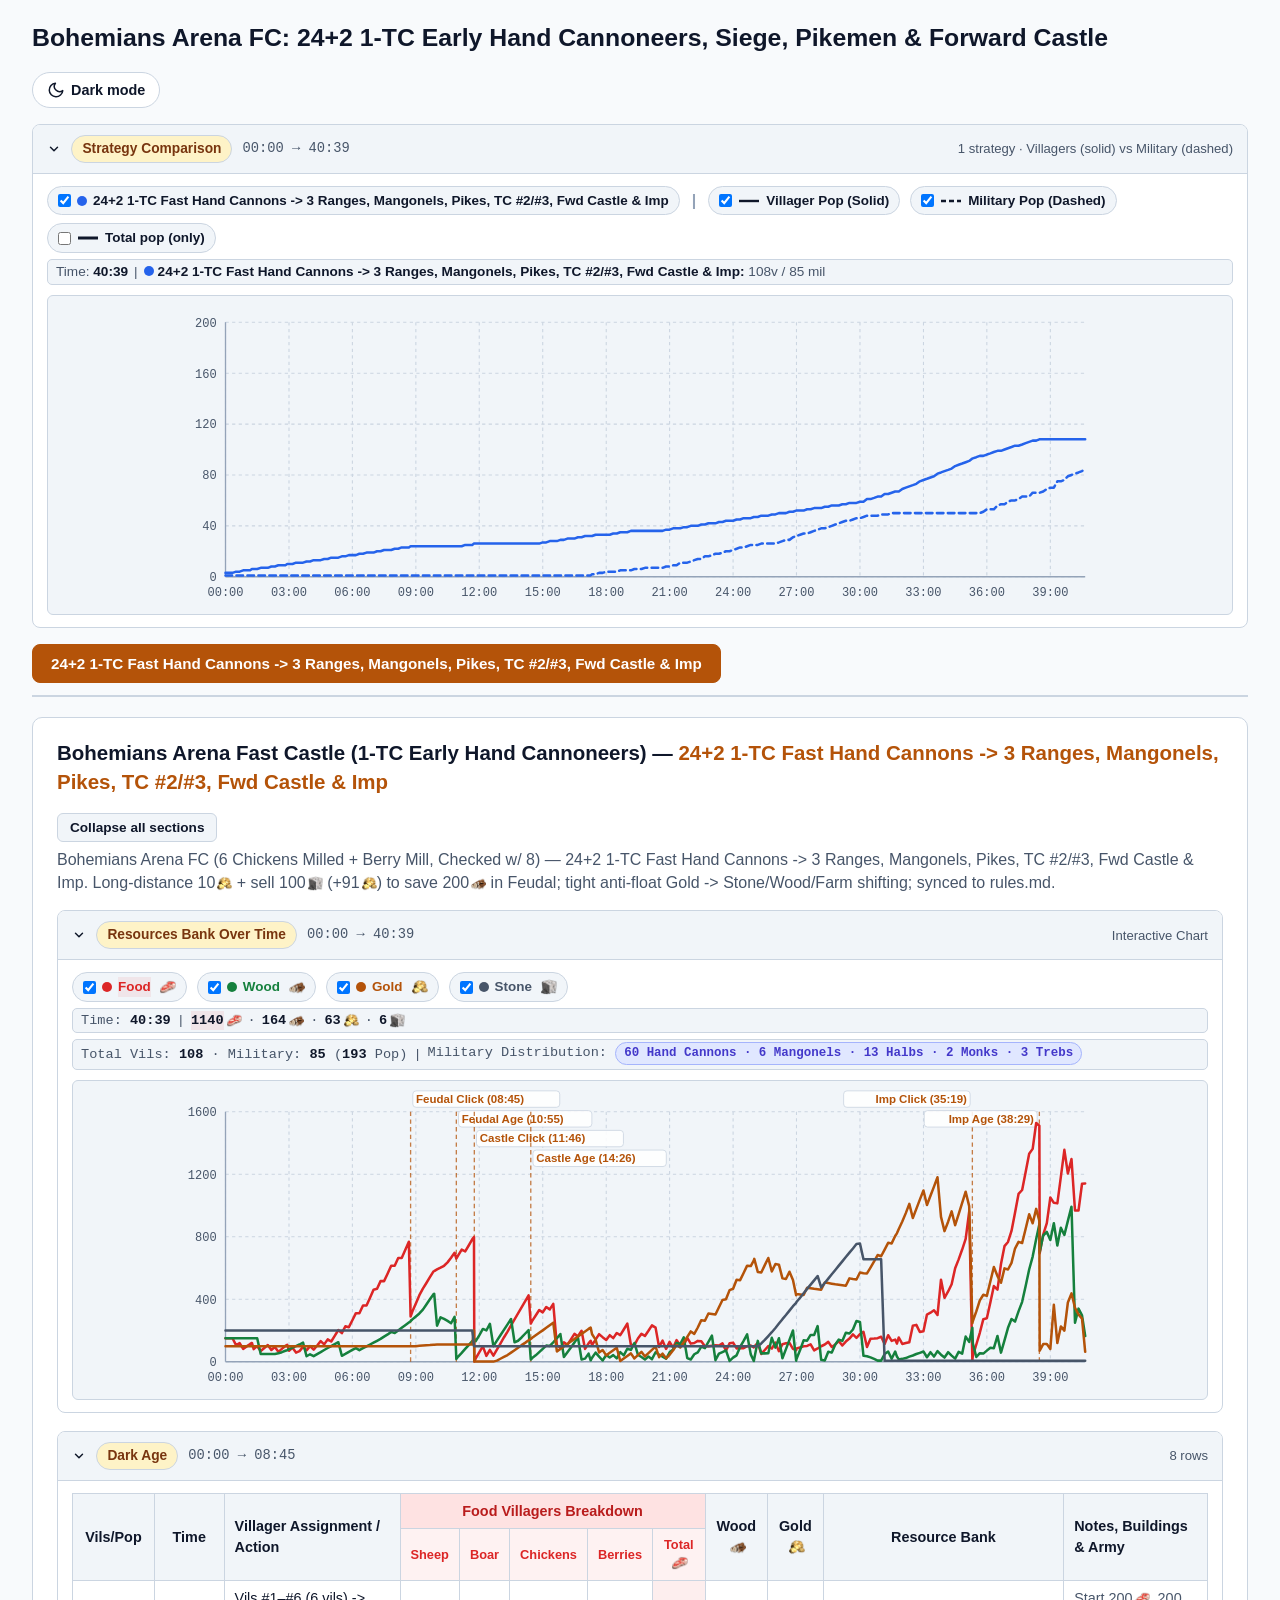
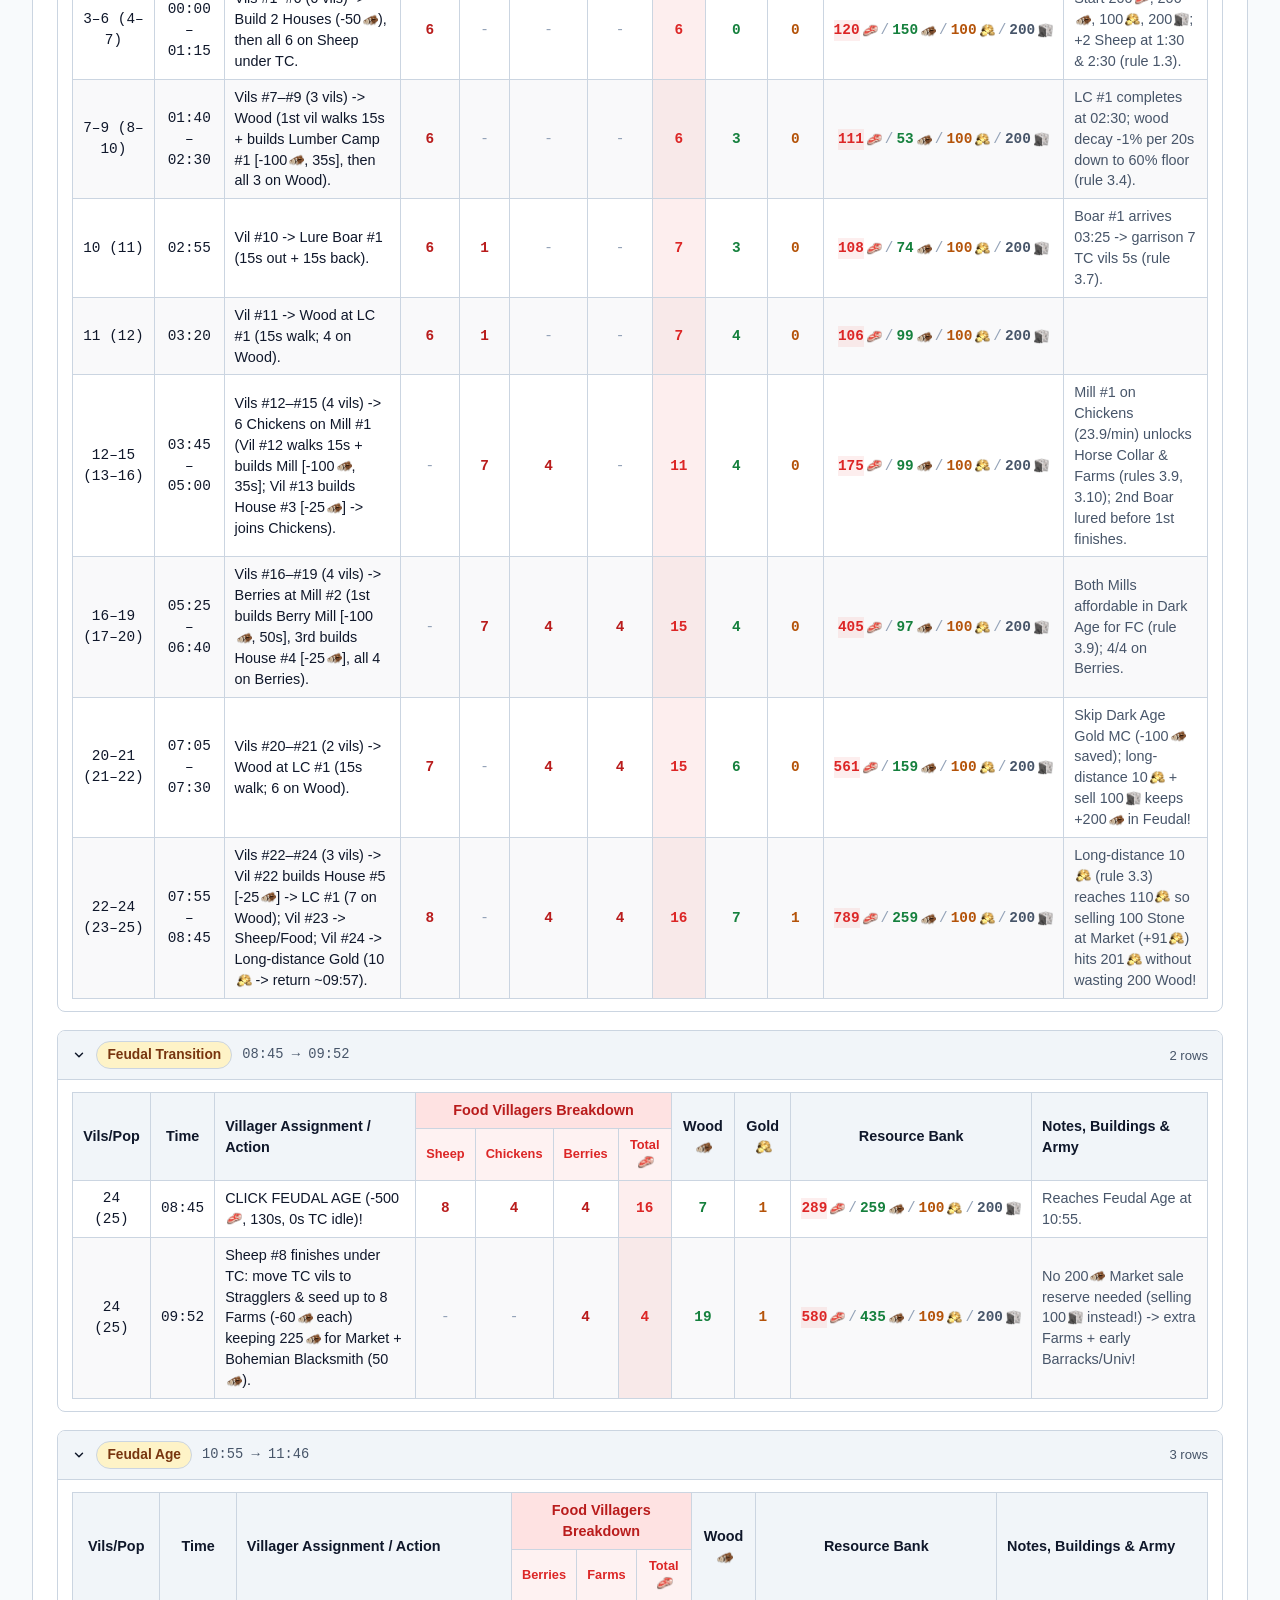
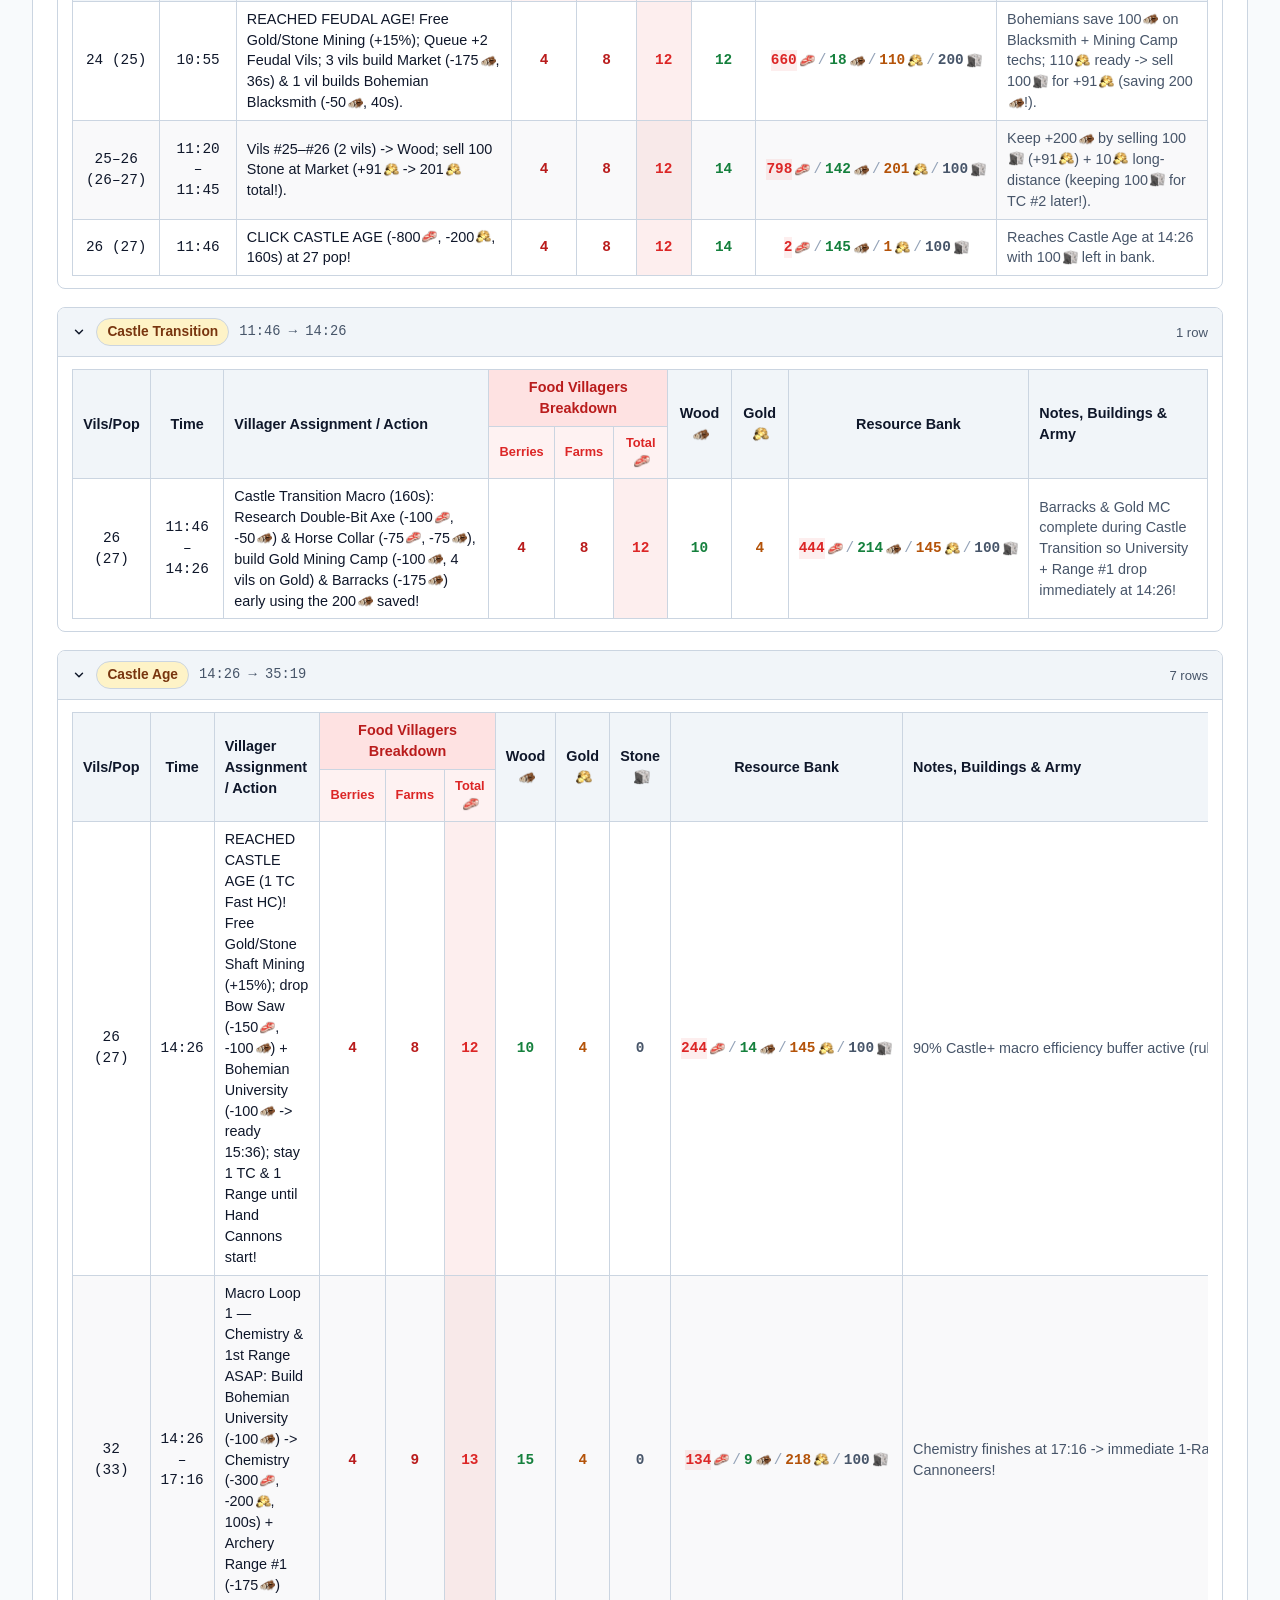
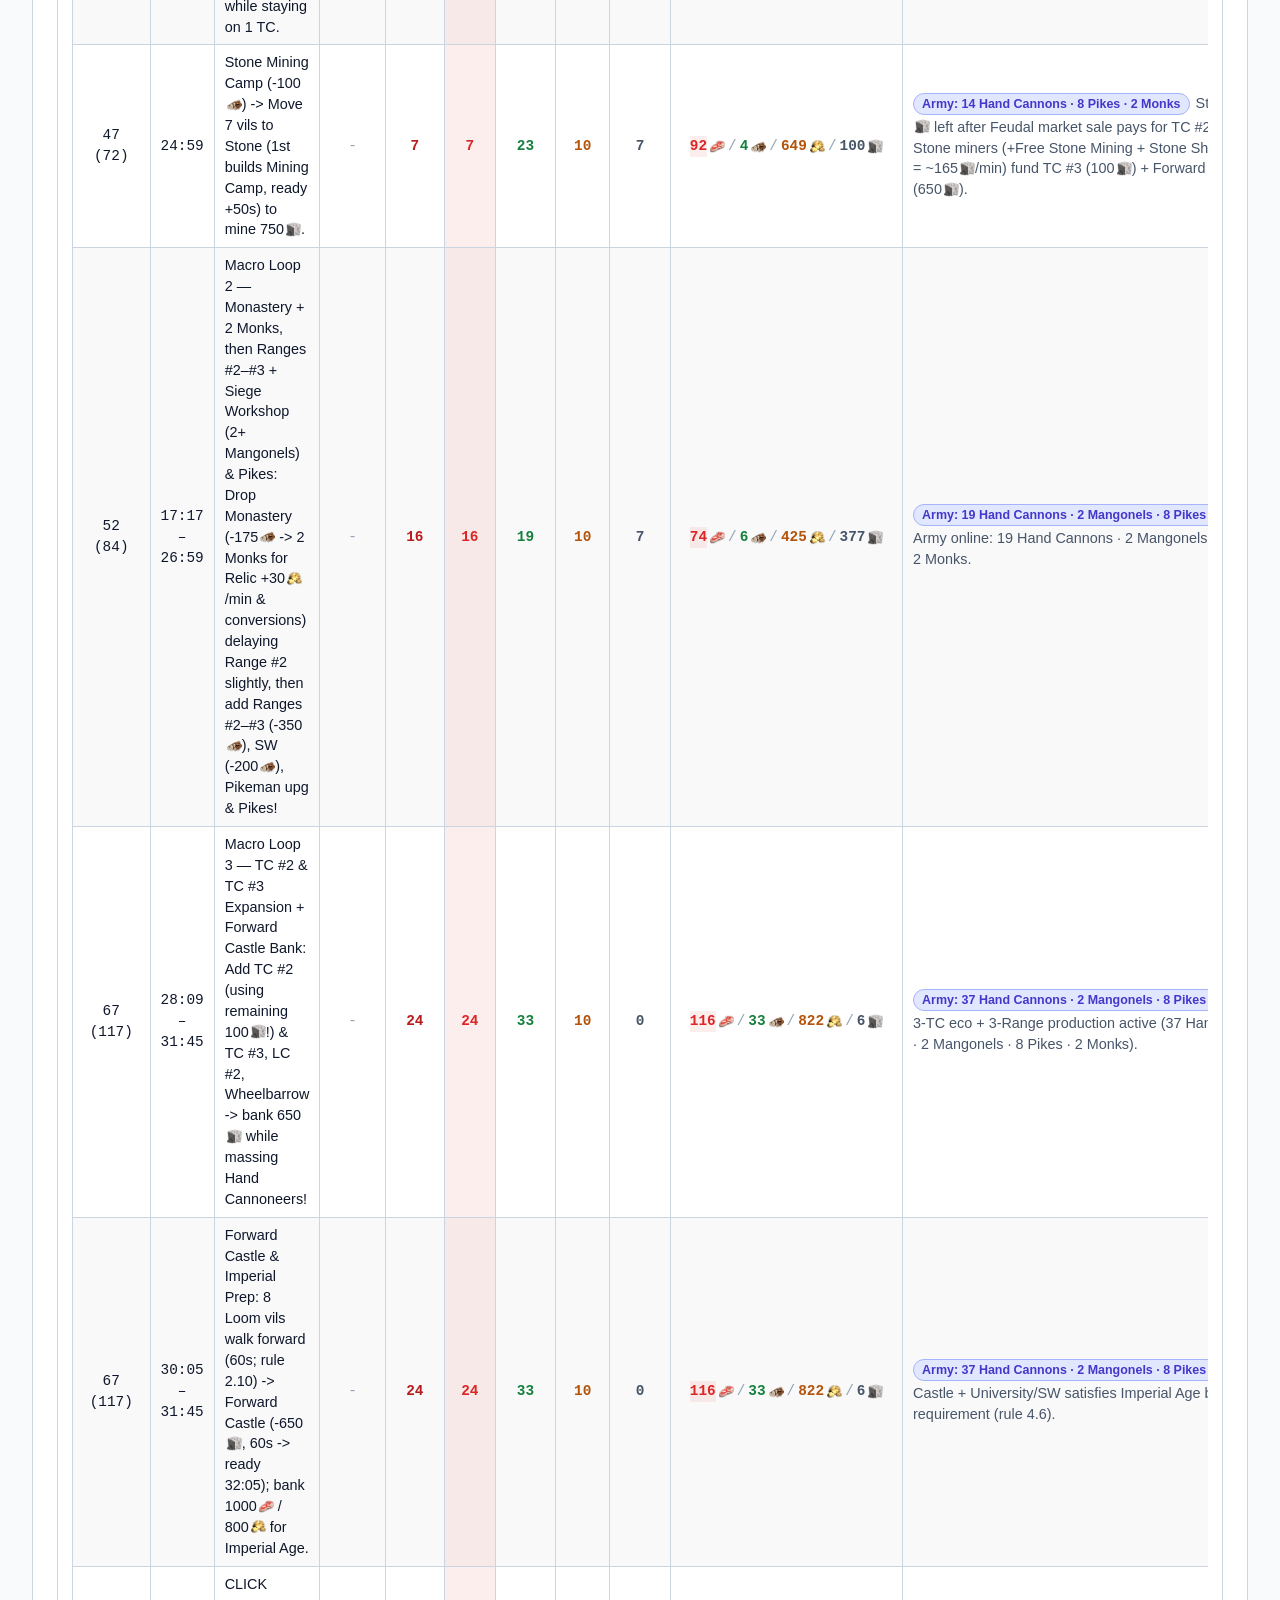
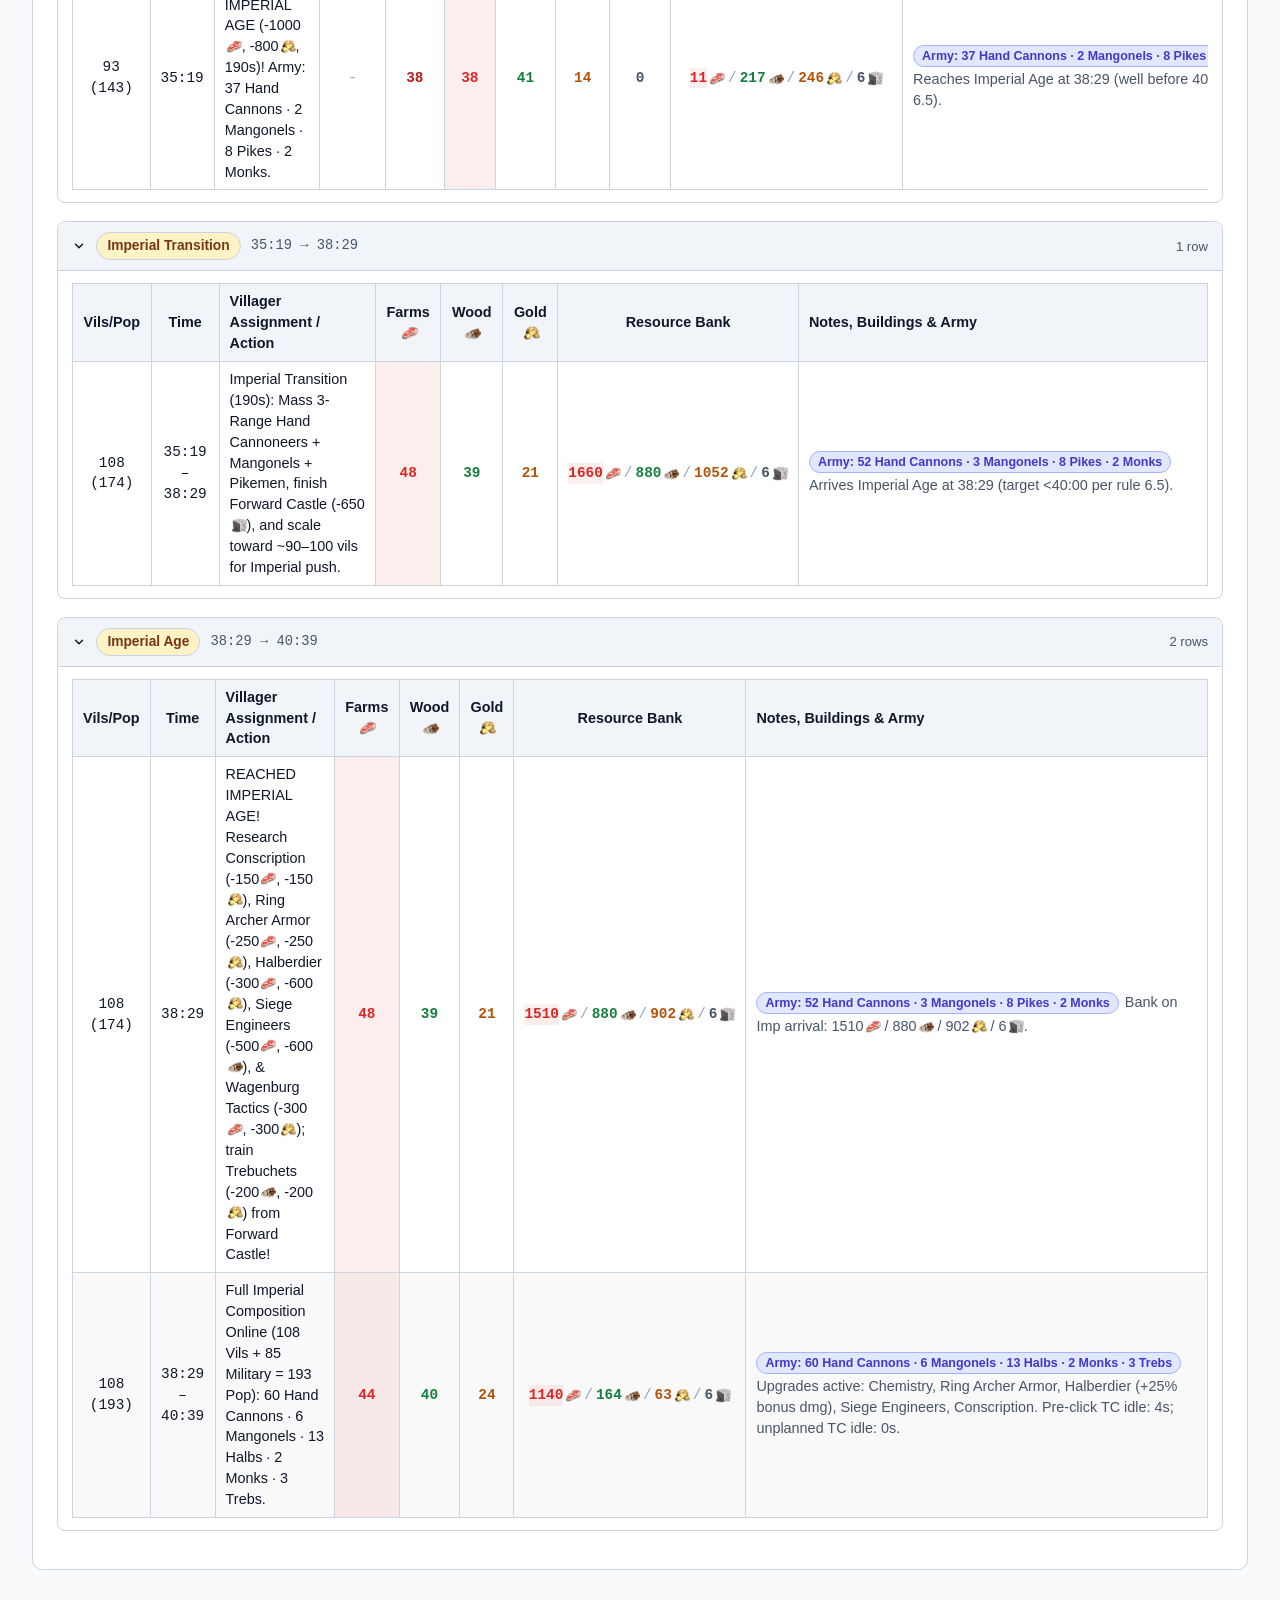
==== builds/bohemians_arena_fc_hand_cannons/bohemians_arena_fc_hand_cannons.html @ 4a94ada8 "Added a Bohemians FC, 1 TC push build on Arena" ====
<!DOCTYPE html>
<html lang="en">
<head>
    <meta charset="UTF-8">
    <meta name="viewport" content="width=device-width, initial-scale=1.0">
    <meta name="color-scheme" content="light">
    <script>
        try {
            document.querySelector('meta[name="color-scheme"]').content = localStorage.getItem("color-scheme") ?? "light";
        } catch (e) {}
    </script>
    <title>Bohemians Arena FC: 24+2 1-TC Early Hand Cannoneers, Siege, Pikemen &amp; Forward Castle</title>
    <link rel="stylesheet" href="../../styles/build_order.css">
</head>
<body>
    <header class="page-header">
        <h1>Bohemians Arena FC: 24+2 1-TC Early Hand Cannoneers, Siege, Pikemen &amp; Forward Castle</h1>
        <div class="header-actions">
            <button type="button" class="theme-toggle" id="theme-toggle-btn">
                <span class="theme-toggle-option theme-option-dark">
                    <svg viewBox="0 0 24 24" fill="none" stroke="currentColor" stroke-width="2" stroke-linecap="round" stroke-linejoin="round" aria-hidden="true">
                        <path d="M21 12.79A9 9 0 1 1 11.21 3 7 7 0 0 0 21 12.79z"></path>
                    </svg>
                    <span>Dark mode</span>
                </span>
                <span class="theme-toggle-option theme-option-light">
                    <svg viewBox="0 0 24 24" fill="none" stroke="currentColor" stroke-width="2" stroke-linecap="round" stroke-linejoin="round" aria-hidden="true">
                        <circle cx="12" cy="12" r="5"></circle>
                        <line x1="12" y1="1" x2="12" y2="3"></line>
                        <line x1="12" y1="21" x2="12" y2="23"></line>
                        <line x1="4.22" y1="4.22" x2="5.64" y2="5.64"></line>
                        <line x1="18.36" y1="18.36" x2="19.78" y2="19.78"></line>
                        <line x1="1" y1="12" x2="3" y2="12"></line>
                        <line x1="21" y1="12" x2="23" y2="12"></line>
                        <line x1="4.22" y1="19.78" x2="5.64" y2="18.36"></line>
                        <line x1="18.36" y1="5.64" x2="19.78" y2="4.22"></line>
                    </svg>
                    <span>Light mode</span>
                </span>
            </button>
        </div>
    </header>
    <main>
        
    <details open class="phase-block strategy-comp-block">
        <summary class="phase-title">
            <span class="badge">Strategy Comparison</span>
            <span class="phase-range mono">00:00 &rarr; 40:39</span>
            <span class="phase-row-count">1 strategy &middot; Villagers (solid) vs Military (dashed)</span>
        </summary>
        <div class="phase-body">
            <div class="chart-controls">
                <div class="comp-legend-row" role="group" aria-label="Toggle strategies and population types">
                    <label class="chart-series-toggle"><input type="checkbox" checked data-comp-toggle-strategy="0"><span class="swatch" style="background:#2563eb"></span><span>24+2 1-TC Fast Hand Cannons -&gt; 3 Ranges, Mangonels, Pikes, TC #2/#3, Fwd Castle &amp; Imp</span></label>
                    <span class="comp-legend-divider" aria-hidden="true">|</span>
                    <label class="chart-series-toggle">
                        <input type="checkbox" checked data-comp-toggle-metric="vils">
                        <svg class="comp-line-glyph" viewBox="0 0 22 10" aria-hidden="true">
                            <line x1="1" y1="5" x2="21" y2="5" stroke="currentColor" stroke-width="2.4" />
                        </svg>
                        <span>Villager Pop (Solid)</span>
                    </label>
                    <label class="chart-series-toggle">
                        <input type="checkbox" checked data-comp-toggle-metric="mil">
                        <svg class="comp-line-glyph" viewBox="0 0 22 10" aria-hidden="true">
                            <line x1="1" y1="5" x2="21" y2="5" stroke="currentColor" stroke-width="2.4" stroke-dasharray="5 3" />
                        </svg>
                        <span>Military Pop (Dashed)</span>
                    </label>
                    <label class="chart-series-toggle">
                        <input type="checkbox" data-comp-toggle-metric="total">
                        <svg class="comp-line-glyph" viewBox="0 0 22 10" aria-hidden="true">
                            <line x1="1" y1="5" x2="21" y2="5" stroke="currentColor" stroke-width="3" />
                        </svg>
                        <span>Total pop (only)</span>
                    </label>
                </div>
                <div class="chart-readout" id="strategy-comp-chart-readout">
                    <span>Time: <strong>40:39</strong></span><span>|</span><span><span class="swatch" style="background:#2563eb;margin-right:4px"></span><strong>24+2 1-TC Fast Hand Cannons -&gt; 3 Ranges, Mangonels, Pikes, TC #2/#3, Fwd Castle &amp; Imp:</strong> 108v / 85 mil</span>
                </div>
            </div>
            <div class="chart-svg-wrap">
                <svg id="strategy-comp-chart" class="strategy-chart-svg" viewBox="0 0 860 290"
                     role="img" aria-label="Strategy population comparison chart"
                     data-comp-series="[{&quot;idx&quot;: 0, &quot;label&quot;: &quot;24+2 1-TC Fast Hand Cannons -&gt; 3 Ranges, Mangonels, Pikes, TC #2/#3, Fwd Castle &amp; Imp&quot;, &quot;color&quot;: &quot;#2563eb&quot;, &quot;pts&quot;: [{&quot;t&quot;: 0, &quot;ts&quot;: &quot;00:00&quot;, &quot;vils&quot;: 3, &quot;mil&quot;: 1, &quot;total&quot;: 4}, {&quot;t&quot;: 10, &quot;ts&quot;: &quot;00:10&quot;, &quot;vils&quot;: 3, &quot;mil&quot;: 1, &quot;total&quot;: 4}, {&quot;t&quot;: 20, &quot;ts&quot;: &quot;00:20&quot;, &quot;vils&quot;: 3, &quot;mil&quot;: 1, &quot;total&quot;: 4}, {&quot;t&quot;: 30, &quot;ts&quot;: &quot;00:30&quot;, &quot;vils&quot;: 4, &quot;mil&quot;: 1, &quot;total&quot;: 5}, {&quot;t&quot;: 40, &quot;ts&quot;: &quot;00:40&quot;, &quot;vils&quot;: 4, &quot;mil&quot;: 1, &quot;total&quot;: 5}, {&quot;t&quot;: 50, &quot;ts&quot;: &quot;00:50&quot;, &quot;vils&quot;: 5, &quot;mil&quot;: 1, &quot;total&quot;: 6}, {&quot;t&quot;: 60, &quot;ts&quot;: &quot;01:00&quot;, &quot;vils&quot;: 5, &quot;mil&quot;: 1, &quot;total&quot;: 6}, {&quot;t&quot;: 70, &quot;ts&quot;: &quot;01:10&quot;, &quot;vils&quot;: 5, &quot;mil&quot;: 1, &quot;total&quot;: 6}, {&quot;t&quot;: 75, &quot;ts&quot;: &quot;01:15&quot;, &quot;vils&quot;: 6, &quot;mil&quot;: 1, &quot;total&quot;: 7}, {&quot;t&quot;: 80, &quot;ts&quot;: &quot;01:20&quot;, &quot;vils&quot;: 6, &quot;mil&quot;: 1, &quot;total&quot;: 7}, {&quot;t&quot;: 90, &quot;ts&quot;: &quot;01:30&quot;, &quot;vils&quot;: 6, &quot;mil&quot;: 1, &quot;total&quot;: 7}, {&quot;t&quot;: 100, &quot;ts&quot;: &quot;01:40&quot;, &quot;vils&quot;: 7, &quot;mil&quot;: 1, &quot;total&quot;: 8}, {&quot;t&quot;: 110, &quot;ts&quot;: &quot;01:50&quot;, &quot;vils&quot;: 7, &quot;mil&quot;: 1, &quot;total&quot;: 8}, {&quot;t&quot;: 120, &quot;ts&quot;: &quot;02:00&quot;, &quot;vils&quot;: 7, &quot;mil&quot;: 1, &quot;total&quot;: 8}, {&quot;t&quot;: 130, &quot;ts&quot;: &quot;02:10&quot;, &quot;vils&quot;: 8, &quot;mil&quot;: 1, &quot;total&quot;: 9}, {&quot;t&quot;: 140, &quot;ts&quot;: &quot;02:20&quot;, &quot;vils&quot;: 8, &quot;mil&quot;: 1, &quot;total&quot;: 9}, {&quot;t&quot;: 150, &quot;ts&quot;: &quot;02:30&quot;, &quot;vils&quot;: 9, &quot;mil&quot;: 1, &quot;total&quot;: 10}, {&quot;t&quot;: 160, &quot;ts&quot;: &quot;02:40&quot;, &quot;vils&quot;: 9, &quot;mil&quot;: 1, &quot;total&quot;: 10}, {&quot;t&quot;: 170, &quot;ts&quot;: &quot;02:50&quot;, &quot;vils&quot;: 9, &quot;mil&quot;: 1, &quot;total&quot;: 10}, {&quot;t&quot;: 175, &quot;ts&quot;: &quot;02:55&quot;, &quot;vils&quot;: 10, &quot;mil&quot;: 1, &quot;total&quot;: 11}, {&quot;t&quot;: 180, &quot;ts&quot;: &quot;03:00&quot;, &quot;vils&quot;: 10, &quot;mil&quot;: 1, &quot;total&quot;: 11}, {&quot;t&quot;: 190, &quot;ts&quot;: &quot;03:10&quot;, &quot;vils&quot;: 10, &quot;mil&quot;: 1, &quot;total&quot;: 11}, {&quot;t&quot;: 200, &quot;ts&quot;: &quot;03:20&quot;, &quot;vils&quot;: 11, &quot;mil&quot;: 1, &quot;total&quot;: 12}, {&quot;t&quot;: 210, &quot;ts&quot;: &quot;03:30&quot;, &quot;vils&quot;: 11, &quot;mil&quot;: 1, &quot;total&quot;: 12}, {&quot;t&quot;: 220, &quot;ts&quot;: &quot;03:40&quot;, &quot;vils&quot;: 11, &quot;mil&quot;: 1, &quot;total&quot;: 12}, {&quot;t&quot;: 230, &quot;ts&quot;: &quot;03:50&quot;, &quot;vils&quot;: 12, &quot;mil&quot;: 1, &quot;total&quot;: 13}, {&quot;t&quot;: 240, &quot;ts&quot;: &quot;04:00&quot;, &quot;vils&quot;: 12, &quot;mil&quot;: 1, &quot;total&quot;: 13}, {&quot;t&quot;: 250, &quot;ts&quot;: &quot;04:10&quot;, &quot;vils&quot;: 13, &quot;mil&quot;: 1, &quot;total&quot;: 14}, {&quot;t&quot;: 260, &quot;ts&quot;: &quot;04:20&quot;, &quot;vils&quot;: 13, &quot;mil&quot;: 1, &quot;total&quot;: 14}, {&quot;t&quot;: 270, &quot;ts&quot;: &quot;04:30&quot;, &quot;vils&quot;: 13, &quot;mil&quot;: 1, &quot;total&quot;: 14}, {&quot;t&quot;: 280, &quot;ts&quot;: &quot;04:40&quot;, &quot;vils&quot;: 14, &quot;mil&quot;: 1, &quot;total&quot;: 15}, {&quot;t&quot;: 290, &quot;ts&quot;: &quot;04:50&quot;, &quot;vils&quot;: 14, &quot;mil&quot;: 1, &quot;total&quot;: 15}, {&quot;t&quot;: 300, &quot;ts&quot;: &quot;05:00&quot;, &quot;vils&quot;: 15, &quot;mil&quot;: 1, &quot;total&quot;: 16}, {&quot;t&quot;: 310, &quot;ts&quot;: &quot;05:10&quot;, &quot;vils&quot;: 15, &quot;mil&quot;: 1, &quot;total&quot;: 16}, {&quot;t&quot;: 320, &quot;ts&quot;: &quot;05:20&quot;, &quot;vils&quot;: 15, &quot;mil&quot;: 1, &quot;total&quot;: 16}, {&quot;t&quot;: 330, &quot;ts&quot;: &quot;05:30&quot;, &quot;vils&quot;: 16, &quot;mil&quot;: 1, &quot;total&quot;: 17}, {&quot;t&quot;: 340, &quot;ts&quot;: &quot;05:40&quot;, &quot;vils&quot;: 16, &quot;mil&quot;: 1, &quot;total&quot;: 17}, {&quot;t&quot;: 350, &quot;ts&quot;: &quot;05:50&quot;, &quot;vils&quot;: 17, &quot;mil&quot;: 1, &quot;total&quot;: 18}, {&quot;t&quot;: 360, &quot;ts&quot;: &quot;06:00&quot;, &quot;vils&quot;: 17, &quot;mil&quot;: 1, &quot;total&quot;: 18}, {&quot;t&quot;: 370, &quot;ts&quot;: &quot;06:10&quot;, &quot;vils&quot;: 17, &quot;mil&quot;: 1, &quot;total&quot;: 18}, {&quot;t&quot;: 380, &quot;ts&quot;: &quot;06:20&quot;, &quot;vils&quot;: 18, &quot;mil&quot;: 1, &quot;total&quot;: 19}, {&quot;t&quot;: 390, &quot;ts&quot;: &quot;06:30&quot;, &quot;vils&quot;: 18, &quot;mil&quot;: 1, &quot;total&quot;: 19}, {&quot;t&quot;: 400, &quot;ts&quot;: &quot;06:40&quot;, &quot;vils&quot;: 19, &quot;mil&quot;: 1, &quot;total&quot;: 20}, {&quot;t&quot;: 410, &quot;ts&quot;: &quot;06:50&quot;, &quot;vils&quot;: 19, &quot;mil&quot;: 1, &quot;total&quot;: 20}, {&quot;t&quot;: 420, &quot;ts&quot;: &quot;07:00&quot;, &quot;vils&quot;: 19, &quot;mil&quot;: 1, &quot;total&quot;: 20}, {&quot;t&quot;: 430, &quot;ts&quot;: &quot;07:10&quot;, &quot;vils&quot;: 20, &quot;mil&quot;: 1, &quot;total&quot;: 21}, {&quot;t&quot;: 440, &quot;ts&quot;: &quot;07:20&quot;, &quot;vils&quot;: 20, &quot;mil&quot;: 1, &quot;total&quot;: 21}, {&quot;t&quot;: 450, &quot;ts&quot;: &quot;07:30&quot;, &quot;vils&quot;: 21, &quot;mil&quot;: 1, &quot;total&quot;: 22}, {&quot;t&quot;: 460, &quot;ts&quot;: &quot;07:40&quot;, &quot;vils&quot;: 21, &quot;mil&quot;: 1, &quot;total&quot;: 22}, {&quot;t&quot;: 470, &quot;ts&quot;: &quot;07:50&quot;, &quot;vils&quot;: 21, &quot;mil&quot;: 1, &quot;total&quot;: 22}, {&quot;t&quot;: 480, &quot;ts&quot;: &quot;08:00&quot;, &quot;vils&quot;: 22, &quot;mil&quot;: 1, &quot;total&quot;: 23}, {&quot;t&quot;: 490, &quot;ts&quot;: &quot;08:10&quot;, &quot;vils&quot;: 22, &quot;mil&quot;: 1, &quot;total&quot;: 23}, {&quot;t&quot;: 500, &quot;ts&quot;: &quot;08:20&quot;, &quot;vils&quot;: 23, &quot;mil&quot;: 1, &quot;total&quot;: 24}, {&quot;t&quot;: 510, &quot;ts&quot;: &quot;08:30&quot;, &quot;vils&quot;: 23, &quot;mil&quot;: 1, &quot;total&quot;: 24}, {&quot;t&quot;: 520, &quot;ts&quot;: &quot;08:40&quot;, &quot;vils&quot;: 23, &quot;mil&quot;: 1, &quot;total&quot;: 24}, {&quot;t&quot;: 525, &quot;ts&quot;: &quot;08:45&quot;, &quot;vils&quot;: 24, &quot;mil&quot;: 1, &quot;total&quot;: 25}, {&quot;t&quot;: 530, &quot;ts&quot;: &quot;08:50&quot;, &quot;vils&quot;: 24, &quot;mil&quot;: 1, &quot;total&quot;: 25}, {&quot;t&quot;: 540, &quot;ts&quot;: &quot;09:00&quot;, &quot;vils&quot;: 24, &quot;mil&quot;: 1, &quot;total&quot;: 25}, {&quot;t&quot;: 550, &quot;ts&quot;: &quot;09:10&quot;, &quot;vils&quot;: 24, &quot;mil&quot;: 1, &quot;total&quot;: 25}, {&quot;t&quot;: 560, &quot;ts&quot;: &quot;09:20&quot;, &quot;vils&quot;: 24, &quot;mil&quot;: 1, &quot;total&quot;: 25}, {&quot;t&quot;: 570, &quot;ts&quot;: &quot;09:30&quot;, &quot;vils&quot;: 24, &quot;mil&quot;: 1, &quot;total&quot;: 25}, {&quot;t&quot;: 580, &quot;ts&quot;: &quot;09:40&quot;, &quot;vils&quot;: 24, &quot;mil&quot;: 1, &quot;total&quot;: 25}, {&quot;t&quot;: 590, &quot;ts&quot;: &quot;09:50&quot;, &quot;vils&quot;: 24, &quot;mil&quot;: 1, &quot;total&quot;: 25}, {&quot;t&quot;: 592, &quot;ts&quot;: &quot;09:52&quot;, &quot;vils&quot;: 24, &quot;mil&quot;: 1, &quot;total&quot;: 25}, {&quot;t&quot;: 600, &quot;ts&quot;: &quot;10:00&quot;, &quot;vils&quot;: 24, &quot;mil&quot;: 1, &quot;total&quot;: 25}, {&quot;t&quot;: 610, &quot;ts&quot;: &quot;10:10&quot;, &quot;vils&quot;: 24, &quot;mil&quot;: 1, &quot;total&quot;: 25}, {&quot;t&quot;: 620, &quot;ts&quot;: &quot;10:20&quot;, &quot;vils&quot;: 24, &quot;mil&quot;: 1, &quot;total&quot;: 25}, {&quot;t&quot;: 630, &quot;ts&quot;: &quot;10:30&quot;, &quot;vils&quot;: 24, &quot;mil&quot;: 1, &quot;total&quot;: 25}, {&quot;t&quot;: 640, &quot;ts&quot;: &quot;10:40&quot;, &quot;vils&quot;: 24, &quot;mil&quot;: 1, &quot;total&quot;: 25}, {&quot;t&quot;: 650, &quot;ts&quot;: &quot;10:50&quot;, &quot;vils&quot;: 24, &quot;mil&quot;: 1, &quot;total&quot;: 25}, {&quot;t&quot;: 655, &quot;ts&quot;: &quot;10:55&quot;, &quot;vils&quot;: 24, &quot;mil&quot;: 1, &quot;total&quot;: 25}, {&quot;t&quot;: 660, &quot;ts&quot;: &quot;11:00&quot;, &quot;vils&quot;: 24, &quot;mil&quot;: 1, &quot;total&quot;: 25}, {&quot;t&quot;: 670, &quot;ts&quot;: &quot;11:10&quot;, &quot;vils&quot;: 24, &quot;mil&quot;: 1, &quot;total&quot;: 25}, {&quot;t&quot;: 680, &quot;ts&quot;: &quot;11:20&quot;, &quot;vils&quot;: 25, &quot;mil&quot;: 1, &quot;total&quot;: 26}, {&quot;t&quot;: 690, &quot;ts&quot;: &quot;11:30&quot;, &quot;vils&quot;: 25, &quot;mil&quot;: 1, &quot;total&quot;: 26}, {&quot;t&quot;: 700, &quot;ts&quot;: &quot;11:40&quot;, &quot;vils&quot;: 25, &quot;mil&quot;: 1, &quot;total&quot;: 26}, {&quot;t&quot;: 705, &quot;ts&quot;: &quot;11:45&quot;, &quot;vils&quot;: 26, &quot;mil&quot;: 1, &quot;total&quot;: 27}, {&quot;t&quot;: 706, &quot;ts&quot;: &quot;11:46&quot;, &quot;vils&quot;: 26, &quot;mil&quot;: 1, &quot;total&quot;: 27}, {&quot;t&quot;: 710, &quot;ts&quot;: &quot;11:50&quot;, &quot;vils&quot;: 26, &quot;mil&quot;: 1, &quot;total&quot;: 27}, {&quot;t&quot;: 720, &quot;ts&quot;: &quot;12:00&quot;, &quot;vils&quot;: 26, &quot;mil&quot;: 1, &quot;total&quot;: 27}, {&quot;t&quot;: 730, &quot;ts&quot;: &quot;12:10&quot;, &quot;vils&quot;: 26, &quot;mil&quot;: 1, &quot;total&quot;: 27}, {&quot;t&quot;: 740, &quot;ts&quot;: &quot;12:20&quot;, &quot;vils&quot;: 26, &quot;mil&quot;: 1, &quot;total&quot;: 27}, {&quot;t&quot;: 750, &quot;ts&quot;: &quot;12:30&quot;, &quot;vils&quot;: 26, &quot;mil&quot;: 1, &quot;total&quot;: 27}, {&quot;t&quot;: 760, &quot;ts&quot;: &quot;12:40&quot;, &quot;vils&quot;: 26, &quot;mil&quot;: 1, &quot;total&quot;: 27}, {&quot;t&quot;: 770, &quot;ts&quot;: &quot;12:50&quot;, &quot;vils&quot;: 26, &quot;mil&quot;: 1, &quot;total&quot;: 27}, {&quot;t&quot;: 780, &quot;ts&quot;: &quot;13:00&quot;, &quot;vils&quot;: 26, &quot;mil&quot;: 1, &quot;total&quot;: 27}, {&quot;t&quot;: 790, &quot;ts&quot;: &quot;13:10&quot;, &quot;vils&quot;: 26, &quot;mil&quot;: 1, &quot;total&quot;: 27}, {&quot;t&quot;: 800, &quot;ts&quot;: &quot;13:20&quot;, &quot;vils&quot;: 26, &quot;mil&quot;: 1, &quot;total&quot;: 27}, {&quot;t&quot;: 810, &quot;ts&quot;: &quot;13:30&quot;, &quot;vils&quot;: 26, &quot;mil&quot;: 1, &quot;total&quot;: 27}, {&quot;t&quot;: 820, &quot;ts&quot;: &quot;13:40&quot;, &quot;vils&quot;: 26, &quot;mil&quot;: 1, &quot;total&quot;: 27}, {&quot;t&quot;: 830, &quot;ts&quot;: &quot;13:50&quot;, &quot;vils&quot;: 26, &quot;mil&quot;: 1, &quot;total&quot;: 27}, {&quot;t&quot;: 840, &quot;ts&quot;: &quot;14:00&quot;, &quot;vils&quot;: 26, &quot;mil&quot;: 1, &quot;total&quot;: 27}, {&quot;t&quot;: 850, &quot;ts&quot;: &quot;14:10&quot;, &quot;vils&quot;: 26, &quot;mil&quot;: 1, &quot;total&quot;: 27}, {&quot;t&quot;: 860, &quot;ts&quot;: &quot;14:20&quot;, &quot;vils&quot;: 26, &quot;mil&quot;: 1, &quot;total&quot;: 27}, {&quot;t&quot;: 866, &quot;ts&quot;: &quot;14:26&quot;, &quot;vils&quot;: 26, &quot;mil&quot;: 1, &quot;total&quot;: 27}, {&quot;t&quot;: 870, &quot;ts&quot;: &quot;14:30&quot;, &quot;vils&quot;: 26, &quot;mil&quot;: 1, &quot;total&quot;: 27}, {&quot;t&quot;: 880, &quot;ts&quot;: &quot;14:40&quot;, &quot;vils&quot;: 26, &quot;mil&quot;: 1, &quot;total&quot;: 27}, {&quot;t&quot;: 890, &quot;ts&quot;: &quot;14:50&quot;, &quot;vils&quot;: 26, &quot;mil&quot;: 1, &quot;total&quot;: 27}, {&quot;t&quot;: 900, &quot;ts&quot;: &quot;15:00&quot;, &quot;vils&quot;: 27, &quot;mil&quot;: 1, &quot;total&quot;: 28}, {&quot;t&quot;: 910, &quot;ts&quot;: &quot;15:10&quot;, &quot;vils&quot;: 27, &quot;mil&quot;: 1, &quot;total&quot;: 28}, {&quot;t&quot;: 920, &quot;ts&quot;: &quot;15:20&quot;, &quot;vils&quot;: 28, &quot;mil&quot;: 1, &quot;total&quot;: 29}, {&quot;t&quot;: 930, &quot;ts&quot;: &quot;15:30&quot;, &quot;vils&quot;: 28, &quot;mil&quot;: 1, &quot;total&quot;: 29}, {&quot;t&quot;: 940, &quot;ts&quot;: &quot;15:40&quot;, &quot;vils&quot;: 28, &quot;mil&quot;: 1, &quot;total&quot;: 29}, {&quot;t&quot;: 950, &quot;ts&quot;: &quot;15:50&quot;, &quot;vils&quot;: 29, &quot;mil&quot;: 1, &quot;total&quot;: 30}, {&quot;t&quot;: 960, &quot;ts&quot;: &quot;16:00&quot;, &quot;vils&quot;: 29, &quot;mil&quot;: 1, &quot;total&quot;: 30}, {&quot;t&quot;: 970, &quot;ts&quot;: &quot;16:10&quot;, &quot;vils&quot;: 30, &quot;mil&quot;: 1, &quot;total&quot;: 31}, {&quot;t&quot;: 980, &quot;ts&quot;: &quot;16:20&quot;, &quot;vils&quot;: 30, &quot;mil&quot;: 1, &quot;total&quot;: 31}, {&quot;t&quot;: 990, &quot;ts&quot;: &quot;16:30&quot;, &quot;vils&quot;: 30, &quot;mil&quot;: 1, &quot;total&quot;: 31}, {&quot;t&quot;: 1000, &quot;ts&quot;: &quot;16:40&quot;, &quot;vils&quot;: 31, &quot;mil&quot;: 1, &quot;total&quot;: 32}, {&quot;t&quot;: 1010, &quot;ts&quot;: &quot;16:50&quot;, &quot;vils&quot;: 31, &quot;mil&quot;: 1, &quot;total&quot;: 32}, {&quot;t&quot;: 1020, &quot;ts&quot;: &quot;17:00&quot;, &quot;vils&quot;: 32, &quot;mil&quot;: 1, &quot;total&quot;: 33}, {&quot;t&quot;: 1030, &quot;ts&quot;: &quot;17:10&quot;, &quot;vils&quot;: 32, &quot;mil&quot;: 1, &quot;total&quot;: 33}, {&quot;t&quot;: 1036, &quot;ts&quot;: &quot;17:16&quot;, &quot;vils&quot;: 32, &quot;mil&quot;: 1, &quot;total&quot;: 33}, {&quot;t&quot;: 1040, &quot;ts&quot;: &quot;17:20&quot;, &quot;vils&quot;: 32, &quot;mil&quot;: 2, &quot;total&quot;: 34}, {&quot;t&quot;: 1050, &quot;ts&quot;: &quot;17:30&quot;, &quot;vils&quot;: 33, &quot;mil&quot;: 2, &quot;total&quot;: 35}, {&quot;t&quot;: 1060, &quot;ts&quot;: &quot;17:40&quot;, &quot;vils&quot;: 33, &quot;mil&quot;: 3, &quot;total&quot;: 36}, {&quot;t&quot;: 1070, &quot;ts&quot;: &quot;17:50&quot;, &quot;vils&quot;: 33, &quot;mil&quot;: 3, &quot;total&quot;: 36}, {&quot;t&quot;: 1080, &quot;ts&quot;: &quot;18:00&quot;, &quot;vils&quot;: 33, &quot;mil&quot;: 4, &quot;total&quot;: 37}, {&quot;t&quot;: 1090, &quot;ts&quot;: &quot;18:10&quot;, &quot;vils&quot;: 33, &quot;mil&quot;: 4, &quot;total&quot;: 37}, {&quot;t&quot;: 1100, &quot;ts&quot;: &quot;18:20&quot;, &quot;vils&quot;: 34, &quot;mil&quot;: 4, &quot;total&quot;: 38}, {&quot;t&quot;: 1110, &quot;ts&quot;: &quot;18:30&quot;, &quot;vils&quot;: 34, &quot;mil&quot;: 4, &quot;total&quot;: 38}, {&quot;t&quot;: 1120, &quot;ts&quot;: &quot;18:40&quot;, &quot;vils&quot;: 35, &quot;mil&quot;: 5, &quot;total&quot;: 40}, {&quot;t&quot;: 1130, &quot;ts&quot;: &quot;18:50&quot;, &quot;vils&quot;: 35, &quot;mil&quot;: 5, &quot;total&quot;: 40}, {&quot;t&quot;: 1140, &quot;ts&quot;: &quot;19:00&quot;, &quot;vils&quot;: 35, &quot;mil&quot;: 5, &quot;total&quot;: 40}, {&quot;t&quot;: 1150, &quot;ts&quot;: &quot;19:10&quot;, &quot;vils&quot;: 36, &quot;mil&quot;: 5, &quot;total&quot;: 41}, {&quot;t&quot;: 1160, &quot;ts&quot;: &quot;19:20&quot;, &quot;vils&quot;: 36, &quot;mil&quot;: 6, &quot;total&quot;: 42}, {&quot;t&quot;: 1170, &quot;ts&quot;: &quot;19:30&quot;, &quot;vils&quot;: 36, &quot;mil&quot;: 6, &quot;total&quot;: 42}, {&quot;t&quot;: 1180, &quot;ts&quot;: &quot;19:40&quot;, &quot;vils&quot;: 36, &quot;mil&quot;: 6, &quot;total&quot;: 42}, {&quot;t&quot;: 1190, &quot;ts&quot;: &quot;19:50&quot;, &quot;vils&quot;: 36, &quot;mil&quot;: 7, &quot;total&quot;: 43}, {&quot;t&quot;: 1200, &quot;ts&quot;: &quot;20:00&quot;, &quot;vils&quot;: 36, &quot;mil&quot;: 7, &quot;total&quot;: 43}, {&quot;t&quot;: 1210, &quot;ts&quot;: &quot;20:10&quot;, &quot;vils&quot;: 36, &quot;mil&quot;: 7, &quot;total&quot;: 43}, {&quot;t&quot;: 1220, &quot;ts&quot;: &quot;20:20&quot;, &quot;vils&quot;: 36, &quot;mil&quot;: 7, &quot;total&quot;: 43}, {&quot;t&quot;: 1230, &quot;ts&quot;: &quot;20:30&quot;, &quot;vils&quot;: 36, &quot;mil&quot;: 7, &quot;total&quot;: 43}, {&quot;t&quot;: 1240, &quot;ts&quot;: &quot;20:40&quot;, &quot;vils&quot;: 36, &quot;mil&quot;: 7, &quot;total&quot;: 43}, {&quot;t&quot;: 1250, &quot;ts&quot;: &quot;20:50&quot;, &quot;vils&quot;: 37, &quot;mil&quot;: 8, &quot;total&quot;: 45}, {&quot;t&quot;: 1260, &quot;ts&quot;: &quot;21:00&quot;, &quot;vils&quot;: 37, &quot;mil&quot;: 8, &quot;total&quot;: 45}, {&quot;t&quot;: 1270, &quot;ts&quot;: &quot;21:10&quot;, &quot;vils&quot;: 38, &quot;mil&quot;: 9, &quot;total&quot;: 47}, {&quot;t&quot;: 1280, &quot;ts&quot;: &quot;21:20&quot;, &quot;vils&quot;: 38, &quot;mil&quot;: 9, &quot;total&quot;: 47}, {&quot;t&quot;: 1290, &quot;ts&quot;: &quot;21:30&quot;, &quot;vils&quot;: 38, &quot;mil&quot;: 11, &quot;total&quot;: 49}, {&quot;t&quot;: 1300, &quot;ts&quot;: &quot;21:40&quot;, &quot;vils&quot;: 39, &quot;mil&quot;: 11, &quot;total&quot;: 50}, {&quot;t&quot;: 1310, &quot;ts&quot;: &quot;21:50&quot;, &quot;vils&quot;: 39, &quot;mil&quot;: 11, &quot;total&quot;: 50}, {&quot;t&quot;: 1320, &quot;ts&quot;: &quot;22:00&quot;, &quot;vils&quot;: 40, &quot;mil&quot;: 12, &quot;total&quot;: 52}, {&quot;t&quot;: 1330, &quot;ts&quot;: &quot;22:10&quot;, &quot;vils&quot;: 40, &quot;mil&quot;: 13, &quot;total&quot;: 53}, {&quot;t&quot;: 1340, &quot;ts&quot;: &quot;22:20&quot;, &quot;vils&quot;: 40, &quot;mil&quot;: 14, &quot;total&quot;: 54}, {&quot;t&quot;: 1350, &quot;ts&quot;: &quot;22:30&quot;, &quot;vils&quot;: 41, &quot;mil&quot;: 14, &quot;total&quot;: 55}, {&quot;t&quot;: 1360, &quot;ts&quot;: &quot;22:40&quot;, &quot;vils&quot;: 41, &quot;mil&quot;: 16, &quot;total&quot;: 57}, {&quot;t&quot;: 1370, &quot;ts&quot;: &quot;22:50&quot;, &quot;vils&quot;: 42, &quot;mil&quot;: 16, &quot;total&quot;: 58}, {&quot;t&quot;: 1380, &quot;ts&quot;: &quot;23:00&quot;, &quot;vils&quot;: 42, &quot;mil&quot;: 17, &quot;total&quot;: 59}, {&quot;t&quot;: 1390, &quot;ts&quot;: &quot;23:10&quot;, &quot;vils&quot;: 42, &quot;mil&quot;: 18, &quot;total&quot;: 60}, {&quot;t&quot;: 1400, &quot;ts&quot;: &quot;23:20&quot;, &quot;vils&quot;: 43, &quot;mil&quot;: 18, &quot;total&quot;: 61}, {&quot;t&quot;: 1410, &quot;ts&quot;: &quot;23:30&quot;, &quot;vils&quot;: 43, &quot;mil&quot;: 19, &quot;total&quot;: 62}, {&quot;t&quot;: 1420, &quot;ts&quot;: &quot;23:40&quot;, &quot;vils&quot;: 44, &quot;mil&quot;: 20, &quot;total&quot;: 64}, {&quot;t&quot;: 1430, &quot;ts&quot;: &quot;23:50&quot;, &quot;vils&quot;: 44, &quot;mil&quot;: 20, &quot;total&quot;: 64}, {&quot;t&quot;: 1440, &quot;ts&quot;: &quot;24:00&quot;, &quot;vils&quot;: 44, &quot;mil&quot;: 21, &quot;total&quot;: 65}, {&quot;t&quot;: 1450, &quot;ts&quot;: &quot;24:10&quot;, &quot;vils&quot;: 45, &quot;mil&quot;: 22, &quot;total&quot;: 67}, {&quot;t&quot;: 1460, &quot;ts&quot;: &quot;24:20&quot;, &quot;vils&quot;: 45, &quot;mil&quot;: 23, &quot;total&quot;: 68}, {&quot;t&quot;: 1470, &quot;ts&quot;: &quot;24:30&quot;, &quot;vils&quot;: 46, &quot;mil&quot;: 23, &quot;total&quot;: 69}, {&quot;t&quot;: 1480, &quot;ts&quot;: &quot;24:40&quot;, &quot;vils&quot;: 46, &quot;mil&quot;: 24, &quot;total&quot;: 70}, {&quot;t&quot;: 1490, &quot;ts&quot;: &quot;24:50&quot;, &quot;vils&quot;: 46, &quot;mil&quot;: 25, &quot;total&quot;: 71}, {&quot;t&quot;: 1499, &quot;ts&quot;: &quot;24:59&quot;, &quot;vils&quot;: 47, &quot;mil&quot;: 25, &quot;total&quot;: 72}, {&quot;t&quot;: 1500, &quot;ts&quot;: &quot;25:00&quot;, &quot;vils&quot;: 47, &quot;mil&quot;: 25, &quot;total&quot;: 72}, {&quot;t&quot;: 1510, &quot;ts&quot;: &quot;25:10&quot;, &quot;vils&quot;: 47, &quot;mil&quot;: 25, &quot;total&quot;: 72}, {&quot;t&quot;: 1520, &quot;ts&quot;: &quot;25:20&quot;, &quot;vils&quot;: 48, &quot;mil&quot;: 26, &quot;total&quot;: 74}, {&quot;t&quot;: 1530, &quot;ts&quot;: &quot;25:30&quot;, &quot;vils&quot;: 48, &quot;mil&quot;: 26, &quot;total&quot;: 74}, {&quot;t&quot;: 1540, &quot;ts&quot;: &quot;25:40&quot;, &quot;vils&quot;: 48, &quot;mil&quot;: 26, &quot;total&quot;: 74}, {&quot;t&quot;: 1550, &quot;ts&quot;: &quot;25:50&quot;, &quot;vils&quot;: 49, &quot;mil&quot;: 26, &quot;total&quot;: 75}, {&quot;t&quot;: 1560, &quot;ts&quot;: &quot;26:00&quot;, &quot;vils&quot;: 49, &quot;mil&quot;: 26, &quot;total&quot;: 75}, {&quot;t&quot;: 1570, &quot;ts&quot;: &quot;26:10&quot;, &quot;vils&quot;: 50, &quot;mil&quot;: 27, &quot;total&quot;: 77}, {&quot;t&quot;: 1580, &quot;ts&quot;: &quot;26:20&quot;, &quot;vils&quot;: 50, &quot;mil&quot;: 28, &quot;total&quot;: 78}, {&quot;t&quot;: 1590, &quot;ts&quot;: &quot;26:30&quot;, &quot;vils&quot;: 50, &quot;mil&quot;: 29, &quot;total&quot;: 79}, {&quot;t&quot;: 1600, &quot;ts&quot;: &quot;26:40&quot;, &quot;vils&quot;: 51, &quot;mil&quot;: 29, &quot;total&quot;: 80}, {&quot;t&quot;: 1610, &quot;ts&quot;: &quot;26:50&quot;, &quot;vils&quot;: 51, &quot;mil&quot;: 31, &quot;total&quot;: 82}, {&quot;t&quot;: 1619, &quot;ts&quot;: &quot;26:59&quot;, &quot;vils&quot;: 52, &quot;mil&quot;: 32, &quot;total&quot;: 84}, {&quot;t&quot;: 1620, &quot;ts&quot;: &quot;27:00&quot;, &quot;vils&quot;: 52, &quot;mil&quot;: 32, &quot;total&quot;: 84}, {&quot;t&quot;: 1630, &quot;ts&quot;: &quot;27:10&quot;, &quot;vils&quot;: 52, &quot;mil&quot;: 33, &quot;total&quot;: 85}, {&quot;t&quot;: 1640, &quot;ts&quot;: &quot;27:20&quot;, &quot;vils&quot;: 52, &quot;mil&quot;: 34, &quot;total&quot;: 86}, {&quot;t&quot;: 1650, &quot;ts&quot;: &quot;27:30&quot;, &quot;vils&quot;: 53, &quot;mil&quot;: 34, &quot;total&quot;: 87}, {&quot;t&quot;: 1660, &quot;ts&quot;: &quot;27:40&quot;, &quot;vils&quot;: 53, &quot;mil&quot;: 35, &quot;total&quot;: 88}, {&quot;t&quot;: 1670, &quot;ts&quot;: &quot;27:50&quot;, &quot;vils&quot;: 54, &quot;mil&quot;: 36, &quot;total&quot;: 90}, {&quot;t&quot;: 1680, &quot;ts&quot;: &quot;28:00&quot;, &quot;vils&quot;: 54, &quot;mil&quot;: 37, &quot;total&quot;: 91}, {&quot;t&quot;: 1690, &quot;ts&quot;: &quot;28:10&quot;, &quot;vils&quot;: 54, &quot;mil&quot;: 38, &quot;total&quot;: 92}, {&quot;t&quot;: 1700, &quot;ts&quot;: &quot;28:20&quot;, &quot;vils&quot;: 55, &quot;mil&quot;: 38, &quot;total&quot;: 93}, {&quot;t&quot;: 1710, &quot;ts&quot;: &quot;28:30&quot;, &quot;vils&quot;: 55, &quot;mil&quot;: 39, &quot;total&quot;: 94}, {&quot;t&quot;: 1720, &quot;ts&quot;: &quot;28:40&quot;, &quot;vils&quot;: 56, &quot;mil&quot;: 40, &quot;total&quot;: 96}, {&quot;t&quot;: 1730, &quot;ts&quot;: &quot;28:50&quot;, &quot;vils&quot;: 56, &quot;mil&quot;: 41, &quot;total&quot;: 97}, {&quot;t&quot;: 1740, &quot;ts&quot;: &quot;29:00&quot;, &quot;vils&quot;: 56, &quot;mil&quot;: 42, &quot;total&quot;: 98}, {&quot;t&quot;: 1750, &quot;ts&quot;: &quot;29:10&quot;, &quot;vils&quot;: 57, &quot;mil&quot;: 43, &quot;total&quot;: 100}, {&quot;t&quot;: 1760, &quot;ts&quot;: &quot;29:20&quot;, &quot;vils&quot;: 57, &quot;mil&quot;: 44, &quot;total&quot;: 101}, {&quot;t&quot;: 1770, &quot;ts&quot;: &quot;29:30&quot;, &quot;vils&quot;: 58, &quot;mil&quot;: 44, &quot;total&quot;: 102}, {&quot;t&quot;: 1780, &quot;ts&quot;: &quot;29:40&quot;, &quot;vils&quot;: 58, &quot;mil&quot;: 45, &quot;total&quot;: 103}, {&quot;t&quot;: 1790, &quot;ts&quot;: &quot;29:50&quot;, &quot;vils&quot;: 58, &quot;mil&quot;: 46, &quot;total&quot;: 104}, {&quot;t&quot;: 1800, &quot;ts&quot;: &quot;30:00&quot;, &quot;vils&quot;: 59, &quot;mil&quot;: 46, &quot;total&quot;: 105}, {&quot;t&quot;: 1810, &quot;ts&quot;: &quot;30:10&quot;, &quot;vils&quot;: 59, &quot;mil&quot;: 47, &quot;total&quot;: 106}, {&quot;t&quot;: 1820, &quot;ts&quot;: &quot;30:20&quot;, &quot;vils&quot;: 61, &quot;mil&quot;: 48, &quot;total&quot;: 109}, {&quot;t&quot;: 1830, &quot;ts&quot;: &quot;30:30&quot;, &quot;vils&quot;: 61, &quot;mil&quot;: 48, &quot;total&quot;: 109}, {&quot;t&quot;: 1840, &quot;ts&quot;: &quot;30:40&quot;, &quot;vils&quot;: 62, &quot;mil&quot;: 48, &quot;total&quot;: 110}, {&quot;t&quot;: 1850, &quot;ts&quot;: &quot;30:50&quot;, &quot;vils&quot;: 63, &quot;mil&quot;: 48, &quot;total&quot;: 111}, {&quot;t&quot;: 1860, &quot;ts&quot;: &quot;31:00&quot;, &quot;vils&quot;: 63, &quot;mil&quot;: 49, &quot;total&quot;: 112}, {&quot;t&quot;: 1870, &quot;ts&quot;: &quot;31:10&quot;, &quot;vils&quot;: 65, &quot;mil&quot;: 49, &quot;total&quot;: 114}, {&quot;t&quot;: 1880, &quot;ts&quot;: &quot;31:20&quot;, &quot;vils&quot;: 65, &quot;mil&quot;: 49, &quot;total&quot;: 114}, {&quot;t&quot;: 1890, &quot;ts&quot;: &quot;31:30&quot;, &quot;vils&quot;: 66, &quot;mil&quot;: 50, &quot;total&quot;: 116}, {&quot;t&quot;: 1900, &quot;ts&quot;: &quot;31:40&quot;, &quot;vils&quot;: 67, &quot;mil&quot;: 50, &quot;total&quot;: 117}, {&quot;t&quot;: 1905, &quot;ts&quot;: &quot;31:45&quot;, &quot;vils&quot;: 67, &quot;mil&quot;: 50, &quot;total&quot;: 117}, {&quot;t&quot;: 1910, &quot;ts&quot;: &quot;31:50&quot;, &quot;vils&quot;: 67, &quot;mil&quot;: 50, &quot;total&quot;: 117}, {&quot;t&quot;: 1920, &quot;ts&quot;: &quot;32:00&quot;, &quot;vils&quot;: 69, &quot;mil&quot;: 50, &quot;total&quot;: 119}, {&quot;t&quot;: 1930, &quot;ts&quot;: &quot;32:10&quot;, &quot;vils&quot;: 70, &quot;mil&quot;: 50, &quot;total&quot;: 120}, {&quot;t&quot;: 1940, &quot;ts&quot;: &quot;32:20&quot;, &quot;vils&quot;: 71, &quot;mil&quot;: 50, &quot;total&quot;: 121}, {&quot;t&quot;: 1950, &quot;ts&quot;: &quot;32:30&quot;, &quot;vils&quot;: 72, &quot;mil&quot;: 50, &quot;total&quot;: 122}, {&quot;t&quot;: 1960, &quot;ts&quot;: &quot;32:40&quot;, &quot;vils&quot;: 73, &quot;mil&quot;: 50, &quot;total&quot;: 123}, {&quot;t&quot;: 1970, &quot;ts&quot;: &quot;32:50&quot;, &quot;vils&quot;: 75, &quot;mil&quot;: 50, &quot;total&quot;: 125}, {&quot;t&quot;: 1980, &quot;ts&quot;: &quot;33:00&quot;, &quot;vils&quot;: 76, &quot;mil&quot;: 50, &quot;total&quot;: 126}, {&quot;t&quot;: 1990, &quot;ts&quot;: &quot;33:10&quot;, &quot;vils&quot;: 77, &quot;mil&quot;: 50, &quot;total&quot;: 127}, {&quot;t&quot;: 2000, &quot;ts&quot;: &quot;33:20&quot;, &quot;vils&quot;: 78, &quot;mil&quot;: 50, &quot;total&quot;: 128}, {&quot;t&quot;: 2010, &quot;ts&quot;: &quot;33:30&quot;, &quot;vils&quot;: 79, &quot;mil&quot;: 50, &quot;total&quot;: 129}, {&quot;t&quot;: 2020, &quot;ts&quot;: &quot;33:40&quot;, &quot;vils&quot;: 81, &quot;mil&quot;: 50, &quot;total&quot;: 131}, {&quot;t&quot;: 2030, &quot;ts&quot;: &quot;33:50&quot;, &quot;vils&quot;: 82, &quot;mil&quot;: 50, &quot;total&quot;: 132}, {&quot;t&quot;: 2040, &quot;ts&quot;: &quot;34:00&quot;, &quot;vils&quot;: 83, &quot;mil&quot;: 50, &quot;total&quot;: 133}, {&quot;t&quot;: 2050, &quot;ts&quot;: &quot;34:10&quot;, &quot;vils&quot;: 84, &quot;mil&quot;: 50, &quot;total&quot;: 134}, {&quot;t&quot;: 2060, &quot;ts&quot;: &quot;34:20&quot;, &quot;vils&quot;: 85, &quot;mil&quot;: 50, &quot;total&quot;: 135}, {&quot;t&quot;: 2070, &quot;ts&quot;: &quot;34:30&quot;, &quot;vils&quot;: 87, &quot;mil&quot;: 50, &quot;total&quot;: 137}, {&quot;t&quot;: 2080, &quot;ts&quot;: &quot;34:40&quot;, &quot;vils&quot;: 88, &quot;mil&quot;: 50, &quot;total&quot;: 138}, {&quot;t&quot;: 2090, &quot;ts&quot;: &quot;34:50&quot;, &quot;vils&quot;: 89, &quot;mil&quot;: 50, &quot;total&quot;: 139}, {&quot;t&quot;: 2100, &quot;ts&quot;: &quot;35:00&quot;, &quot;vils&quot;: 90, &quot;mil&quot;: 50, &quot;total&quot;: 140}, {&quot;t&quot;: 2110, &quot;ts&quot;: &quot;35:10&quot;, &quot;vils&quot;: 91, &quot;mil&quot;: 50, &quot;total&quot;: 141}, {&quot;t&quot;: 2119, &quot;ts&quot;: &quot;35:19&quot;, &quot;vils&quot;: 93, &quot;mil&quot;: 50, &quot;total&quot;: 143}, {&quot;t&quot;: 2120, &quot;ts&quot;: &quot;35:20&quot;, &quot;vils&quot;: 93, &quot;mil&quot;: 50, &quot;total&quot;: 143}, {&quot;t&quot;: 2130, &quot;ts&quot;: &quot;35:30&quot;, &quot;vils&quot;: 94, &quot;mil&quot;: 50, &quot;total&quot;: 144}, {&quot;t&quot;: 2140, &quot;ts&quot;: &quot;35:40&quot;, &quot;vils&quot;: 95, &quot;mil&quot;: 50, &quot;total&quot;: 145}, {&quot;t&quot;: 2150, &quot;ts&quot;: &quot;35:50&quot;, &quot;vils&quot;: 95, &quot;mil&quot;: 51, &quot;total&quot;: 146}, {&quot;t&quot;: 2160, &quot;ts&quot;: &quot;36:00&quot;, &quot;vils&quot;: 96, &quot;mil&quot;: 53, &quot;total&quot;: 149}, {&quot;t&quot;: 2170, &quot;ts&quot;: &quot;36:10&quot;, &quot;vils&quot;: 97, &quot;mil&quot;: 53, &quot;total&quot;: 150}, {&quot;t&quot;: 2180, &quot;ts&quot;: &quot;36:20&quot;, &quot;vils&quot;: 98, &quot;mil&quot;: 53, &quot;total&quot;: 151}, {&quot;t&quot;: 2190, &quot;ts&quot;: &quot;36:30&quot;, &quot;vils&quot;: 99, &quot;mil&quot;: 56, &quot;total&quot;: 155}, {&quot;t&quot;: 2200, &quot;ts&quot;: &quot;36:40&quot;, &quot;vils&quot;: 99, &quot;mil&quot;: 57, &quot;total&quot;: 156}, {&quot;t&quot;: 2210, &quot;ts&quot;: &quot;36:50&quot;, &quot;vils&quot;: 100, &quot;mil&quot;: 57, &quot;total&quot;: 157}, {&quot;t&quot;: 2220, &quot;ts&quot;: &quot;37:00&quot;, &quot;vils&quot;: 101, &quot;mil&quot;: 59, &quot;total&quot;: 160}, {&quot;t&quot;: 2230, &quot;ts&quot;: &quot;37:10&quot;, &quot;vils&quot;: 102, &quot;mil&quot;: 60, &quot;total&quot;: 162}, {&quot;t&quot;: 2240, &quot;ts&quot;: &quot;37:20&quot;, &quot;vils&quot;: 103, &quot;mil&quot;: 60, &quot;total&quot;: 163}, {&quot;t&quot;: 2250, &quot;ts&quot;: &quot;37:30&quot;, &quot;vils&quot;: 103, &quot;mil&quot;: 61, &quot;total&quot;: 164}, {&quot;t&quot;: 2260, &quot;ts&quot;: &quot;37:40&quot;, &quot;vils&quot;: 104, &quot;mil&quot;: 63, &quot;total&quot;: 167}, {&quot;t&quot;: 2270, &quot;ts&quot;: &quot;37:50&quot;, &quot;vils&quot;: 105, &quot;mil&quot;: 63, &quot;total&quot;: 168}, {&quot;t&quot;: 2280, &quot;ts&quot;: &quot;38:00&quot;, &quot;vils&quot;: 106, &quot;mil&quot;: 63, &quot;total&quot;: 169}, {&quot;t&quot;: 2290, &quot;ts&quot;: &quot;38:10&quot;, &quot;vils&quot;: 107, &quot;mil&quot;: 66, &quot;total&quot;: 173}, {&quot;t&quot;: 2300, &quot;ts&quot;: &quot;38:20&quot;, &quot;vils&quot;: 107, &quot;mil&quot;: 66, &quot;total&quot;: 173}, {&quot;t&quot;: 2309, &quot;ts&quot;: &quot;38:29&quot;, &quot;vils&quot;: 108, &quot;mil&quot;: 66, &quot;total&quot;: 174}, {&quot;t&quot;: 2310, &quot;ts&quot;: &quot;38:30&quot;, &quot;vils&quot;: 108, &quot;mil&quot;: 66, &quot;total&quot;: 174}, {&quot;t&quot;: 2320, &quot;ts&quot;: &quot;38:40&quot;, &quot;vils&quot;: 108, &quot;mil&quot;: 67, &quot;total&quot;: 175}, {&quot;t&quot;: 2330, &quot;ts&quot;: &quot;38:50&quot;, &quot;vils&quot;: 108, &quot;mil&quot;: 69, &quot;total&quot;: 177}, {&quot;t&quot;: 2340, &quot;ts&quot;: &quot;39:00&quot;, &quot;vils&quot;: 108, &quot;mil&quot;: 70, &quot;total&quot;: 178}, {&quot;t&quot;: 2350, &quot;ts&quot;: &quot;39:10&quot;, &quot;vils&quot;: 108, &quot;mil&quot;: 70, &quot;total&quot;: 178}, {&quot;t&quot;: 2360, &quot;ts&quot;: &quot;39:20&quot;, &quot;vils&quot;: 108, &quot;mil&quot;: 75, &quot;total&quot;: 183}, {&quot;t&quot;: 2370, &quot;ts&quot;: &quot;39:30&quot;, &quot;vils&quot;: 108, &quot;mil&quot;: 75, &quot;total&quot;: 183}, {&quot;t&quot;: 2380, &quot;ts&quot;: &quot;39:40&quot;, &quot;vils&quot;: 108, &quot;mil&quot;: 76, &quot;total&quot;: 184}, {&quot;t&quot;: 2390, &quot;ts&quot;: &quot;39:50&quot;, &quot;vils&quot;: 108, &quot;mil&quot;: 79, &quot;total&quot;: 187}, {&quot;t&quot;: 2400, &quot;ts&quot;: &quot;40:00&quot;, &quot;vils&quot;: 108, &quot;mil&quot;: 80, &quot;total&quot;: 188}, {&quot;t&quot;: 2410, &quot;ts&quot;: &quot;40:10&quot;, &quot;vils&quot;: 108, &quot;mil&quot;: 81, &quot;total&quot;: 189}, {&quot;t&quot;: 2420, &quot;ts&quot;: &quot;40:20&quot;, &quot;vils&quot;: 108, &quot;mil&quot;: 82, &quot;total&quot;: 190}, {&quot;t&quot;: 2430, &quot;ts&quot;: &quot;40:30&quot;, &quot;vils&quot;: 108, &quot;mil&quot;: 83, &quot;total&quot;: 191}, {&quot;t&quot;: 2439, &quot;ts&quot;: &quot;40:39&quot;, &quot;vils&quot;: 108, &quot;mil&quot;: 85, &quot;total&quot;: 193}]}]" data-max-t="2439" data-max-y="200"
                     data-pad-l="52" data-pad-r="24" data-pad-t="24" data-pad-b="34"
                     data-width="860" data-height="290">
                    <line x1="52" y1="256.0" x2="836" y2="256.0" class="chart-grid-line" /><text x="44" y="260.0" text-anchor="end" class="chart-axis-label">0</text><line x1="52" y1="209.6" x2="836" y2="209.6" class="chart-grid-line" /><text x="44" y="213.6" text-anchor="end" class="chart-axis-label">40</text><line x1="52" y1="163.2" x2="836" y2="163.2" class="chart-grid-line" /><text x="44" y="167.2" text-anchor="end" class="chart-axis-label">80</text><line x1="52" y1="116.8" x2="836" y2="116.8" class="chart-grid-line" /><text x="44" y="120.8" text-anchor="end" class="chart-axis-label">120</text><line x1="52" y1="70.4" x2="836" y2="70.4" class="chart-grid-line" /><text x="44" y="74.4" text-anchor="end" class="chart-axis-label">160</text><line x1="52" y1="24.0" x2="836" y2="24.0" class="chart-grid-line" /><text x="44" y="28.0" text-anchor="end" class="chart-axis-label">200</text>
                    <line x1="52.0" y1="24" x2="52.0" y2="256" class="chart-grid-line" /><text x="52.0" y="274" text-anchor="middle" class="chart-axis-label">00:00</text><line x1="109.9" y1="24" x2="109.9" y2="256" class="chart-grid-line" /><text x="109.9" y="274" text-anchor="middle" class="chart-axis-label">03:00</text><line x1="167.7" y1="24" x2="167.7" y2="256" class="chart-grid-line" /><text x="167.7" y="274" text-anchor="middle" class="chart-axis-label">06:00</text><line x1="225.6" y1="24" x2="225.6" y2="256" class="chart-grid-line" /><text x="225.6" y="274" text-anchor="middle" class="chart-axis-label">09:00</text><line x1="283.4" y1="24" x2="283.4" y2="256" class="chart-grid-line" /><text x="283.4" y="274" text-anchor="middle" class="chart-axis-label">12:00</text><line x1="341.3" y1="24" x2="341.3" y2="256" class="chart-grid-line" /><text x="341.3" y="274" text-anchor="middle" class="chart-axis-label">15:00</text><line x1="399.2" y1="24" x2="399.2" y2="256" class="chart-grid-line" /><text x="399.2" y="274" text-anchor="middle" class="chart-axis-label">18:00</text><line x1="457.0" y1="24" x2="457.0" y2="256" class="chart-grid-line" /><text x="457.0" y="274" text-anchor="middle" class="chart-axis-label">21:00</text><line x1="514.9" y1="24" x2="514.9" y2="256" class="chart-grid-line" /><text x="514.9" y="274" text-anchor="middle" class="chart-axis-label">24:00</text><line x1="572.7" y1="24" x2="572.7" y2="256" class="chart-grid-line" /><text x="572.7" y="274" text-anchor="middle" class="chart-axis-label">27:00</text><line x1="630.6" y1="24" x2="630.6" y2="256" class="chart-grid-line" /><text x="630.6" y="274" text-anchor="middle" class="chart-axis-label">30:00</text><line x1="688.5" y1="24" x2="688.5" y2="256" class="chart-grid-line" /><text x="688.5" y="274" text-anchor="middle" class="chart-axis-label">33:00</text><line x1="746.3" y1="24" x2="746.3" y2="256" class="chart-grid-line" /><text x="746.3" y="274" text-anchor="middle" class="chart-axis-label">36:00</text><line x1="804.2" y1="24" x2="804.2" y2="256" class="chart-grid-line" /><text x="804.2" y="274" text-anchor="middle" class="chart-axis-label">39:00</text>
                    <line x1="52" y1="256" x2="836" y2="256" class="chart-axis-line" />
                    <line x1="52" y1="24" x2="52" y2="256" class="chart-axis-line" />
                    <polyline class="chart-line" stroke="#2563eb" data-comp-strategy="0" data-comp-metric="vils" points="52.0,252.5 55.2,252.5 58.4,252.5 61.6,251.4 64.9,251.4 68.1,250.2 71.3,250.2 74.5,250.2 76.1,249.0 77.7,249.0 80.9,249.0 84.1,247.9 87.4,247.9 90.6,247.9 93.8,246.7 97.0,246.7 100.2,245.6 103.4,245.6 106.6,245.6 108.3,244.4 109.9,244.4 113.1,244.4 116.3,243.2 119.5,243.2 122.7,243.2 125.9,242.1 129.1,242.1 132.4,240.9 135.6,240.9 138.8,240.9 142.0,239.8 145.2,239.8 148.4,238.6 151.6,238.6 154.9,238.6 158.1,237.4 161.3,237.4 164.5,236.3 167.7,236.3 170.9,236.3 174.1,235.1 177.4,235.1 180.6,234.0 183.8,234.0 187.0,234.0 190.2,232.8 193.4,232.8 196.6,231.6 199.9,231.6 203.1,231.6 206.3,230.5 209.5,230.5 212.7,229.3 215.9,229.3 219.2,229.3 220.8,228.2 222.4,228.2 225.6,228.2 228.8,228.2 232.0,228.2 235.2,228.2 238.4,228.2 241.7,228.2 242.3,228.2 244.9,228.2 248.1,228.2 251.3,228.2 254.5,228.2 257.7,228.2 260.9,228.2 262.5,228.2 264.2,228.2 267.4,228.2 270.6,227.0 273.8,227.0 277.0,227.0 278.6,225.8 278.9,225.8 280.2,225.8 283.4,225.8 286.7,225.8 289.9,225.8 293.1,225.8 296.3,225.8 299.5,225.8 302.7,225.8 305.9,225.8 309.2,225.8 312.4,225.8 315.6,225.8 318.8,225.8 322.0,225.8 325.2,225.8 328.4,225.8 330.4,225.8 331.7,225.8 334.9,225.8 338.1,225.8 341.3,224.7 344.5,224.7 347.7,223.5 350.9,223.5 354.2,223.5 357.4,222.4 360.6,222.4 363.8,221.2 367.0,221.2 370.2,221.2 373.4,220.0 376.7,220.0 379.9,218.9 383.1,218.9 385.0,218.9 386.3,218.9 389.5,217.7 392.7,217.7 395.9,217.7 399.2,217.7 402.4,217.7 405.6,216.6 408.8,216.6 412.0,215.4 415.2,215.4 418.4,215.4 421.7,214.2 424.9,214.2 428.1,214.2 431.3,214.2 434.5,214.2 437.7,214.2 440.9,214.2 444.2,214.2 447.4,214.2 450.6,214.2 453.8,213.1 457.0,213.1 460.2,211.9 463.4,211.9 466.7,211.9 469.9,210.8 473.1,210.8 476.3,209.6 479.5,209.6 482.7,209.6 485.9,208.4 489.2,208.4 492.4,207.3 495.6,207.3 498.8,207.3 502.0,206.1 505.2,206.1 508.4,205.0 511.7,205.0 514.9,205.0 518.1,203.8 521.3,203.8 524.5,202.6 527.7,202.6 531.0,202.6 533.8,201.5 534.2,201.5 537.4,201.5 540.6,200.3 543.8,200.3 547.0,200.3 550.2,199.2 553.5,199.2 556.7,198.0 559.9,198.0 563.1,198.0 566.3,196.8 569.5,196.8 572.4,195.7 572.7,195.7 576.0,195.7 579.2,195.7 582.4,194.5 585.6,194.5 588.8,193.4 592.0,193.4 595.2,193.4 598.5,192.2 601.7,192.2 604.9,191.0 608.1,191.0 611.3,191.0 614.5,189.9 617.7,189.9 621.0,188.7 624.2,188.7 627.4,188.7 630.6,187.6 633.8,187.6 637.0,185.2 640.2,185.2 643.5,184.1 646.7,182.9 649.9,182.9 653.1,180.6 656.3,180.6 659.5,179.4 662.7,178.3 664.3,178.3 666.0,178.3 669.2,176.0 672.4,174.8 675.6,173.6 678.8,172.5 682.0,171.3 685.2,169.0 688.5,167.8 691.7,166.7 694.9,165.5 698.1,164.4 701.3,162.0 704.5,160.9 707.7,159.7 711.0,158.6 714.2,157.4 717.4,155.1 720.6,153.9 723.8,152.8 727.0,151.6 730.2,150.4 733.1,148.1 733.5,148.1 736.7,147.0 739.9,145.8 743.1,145.8 746.3,144.6 749.5,143.5 752.7,142.3 756.0,141.2 759.2,141.2 762.4,140.0 765.6,138.8 768.8,137.7 772.0,136.5 775.2,136.5 778.5,135.4 781.7,134.2 784.9,133.0 788.1,131.9 791.3,131.9 794.2,130.7 794.5,130.7 797.7,130.7 801.0,130.7 804.2,130.7 807.4,130.7 810.6,130.7 813.8,130.7 817.0,130.7 820.2,130.7 823.5,130.7 826.7,130.7 829.9,130.7 833.1,130.7 836.0,130.7" /><polyline class="chart-line comp-line-mil" stroke="#2563eb" data-comp-strategy="0" data-comp-metric="mil" points="52.0,254.8 55.2,254.8 58.4,254.8 61.6,254.8 64.9,254.8 68.1,254.8 71.3,254.8 74.5,254.8 76.1,254.8 77.7,254.8 80.9,254.8 84.1,254.8 87.4,254.8 90.6,254.8 93.8,254.8 97.0,254.8 100.2,254.8 103.4,254.8 106.6,254.8 108.3,254.8 109.9,254.8 113.1,254.8 116.3,254.8 119.5,254.8 122.7,254.8 125.9,254.8 129.1,254.8 132.4,254.8 135.6,254.8 138.8,254.8 142.0,254.8 145.2,254.8 148.4,254.8 151.6,254.8 154.9,254.8 158.1,254.8 161.3,254.8 164.5,254.8 167.7,254.8 170.9,254.8 174.1,254.8 177.4,254.8 180.6,254.8 183.8,254.8 187.0,254.8 190.2,254.8 193.4,254.8 196.6,254.8 199.9,254.8 203.1,254.8 206.3,254.8 209.5,254.8 212.7,254.8 215.9,254.8 219.2,254.8 220.8,254.8 222.4,254.8 225.6,254.8 228.8,254.8 232.0,254.8 235.2,254.8 238.4,254.8 241.7,254.8 242.3,254.8 244.9,254.8 248.1,254.8 251.3,254.8 254.5,254.8 257.7,254.8 260.9,254.8 262.5,254.8 264.2,254.8 267.4,254.8 270.6,254.8 273.8,254.8 277.0,254.8 278.6,254.8 278.9,254.8 280.2,254.8 283.4,254.8 286.7,254.8 289.9,254.8 293.1,254.8 296.3,254.8 299.5,254.8 302.7,254.8 305.9,254.8 309.2,254.8 312.4,254.8 315.6,254.8 318.8,254.8 322.0,254.8 325.2,254.8 328.4,254.8 330.4,254.8 331.7,254.8 334.9,254.8 338.1,254.8 341.3,254.8 344.5,254.8 347.7,254.8 350.9,254.8 354.2,254.8 357.4,254.8 360.6,254.8 363.8,254.8 367.0,254.8 370.2,254.8 373.4,254.8 376.7,254.8 379.9,254.8 383.1,254.8 385.0,254.8 386.3,253.7 389.5,253.7 392.7,252.5 395.9,252.5 399.2,251.4 402.4,251.4 405.6,251.4 408.8,251.4 412.0,250.2 415.2,250.2 418.4,250.2 421.7,250.2 424.9,249.0 428.1,249.0 431.3,249.0 434.5,247.9 437.7,247.9 440.9,247.9 444.2,247.9 447.4,247.9 450.6,247.9 453.8,246.7 457.0,246.7 460.2,245.6 463.4,245.6 466.7,243.2 469.9,243.2 473.1,243.2 476.3,242.1 479.5,240.9 482.7,239.8 485.9,239.8 489.2,237.4 492.4,237.4 495.6,236.3 498.8,235.1 502.0,235.1 505.2,234.0 508.4,232.8 511.7,232.8 514.9,231.6 518.1,230.5 521.3,229.3 524.5,229.3 527.7,228.2 531.0,227.0 533.8,227.0 534.2,227.0 537.4,227.0 540.6,225.8 543.8,225.8 547.0,225.8 550.2,225.8 553.5,225.8 556.7,224.7 559.9,223.5 563.1,222.4 566.3,222.4 569.5,220.0 572.4,218.9 572.7,218.9 576.0,217.7 579.2,216.6 582.4,216.6 585.6,215.4 588.8,214.2 592.0,213.1 595.2,211.9 598.5,211.9 601.7,210.8 604.9,209.6 608.1,208.4 611.3,207.3 614.5,206.1 617.7,205.0 621.0,205.0 624.2,203.8 627.4,202.6 630.6,202.6 633.8,201.5 637.0,200.3 640.2,200.3 643.5,200.3 646.7,200.3 649.9,199.2 653.1,199.2 656.3,199.2 659.5,198.0 662.7,198.0 664.3,198.0 666.0,198.0 669.2,198.0 672.4,198.0 675.6,198.0 678.8,198.0 682.0,198.0 685.2,198.0 688.5,198.0 691.7,198.0 694.9,198.0 698.1,198.0 701.3,198.0 704.5,198.0 707.7,198.0 711.0,198.0 714.2,198.0 717.4,198.0 720.6,198.0 723.8,198.0 727.0,198.0 730.2,198.0 733.1,198.0 733.5,198.0 736.7,198.0 739.9,198.0 743.1,196.8 746.3,194.5 749.5,194.5 752.7,194.5 756.0,191.0 759.2,189.9 762.4,189.9 765.6,187.6 768.8,186.4 772.0,186.4 775.2,185.2 778.5,182.9 781.7,182.9 784.9,182.9 788.1,179.4 791.3,179.4 794.2,179.4 794.5,179.4 797.7,178.3 801.0,176.0 804.2,174.8 807.4,174.8 810.6,169.0 813.8,169.0 817.0,167.8 820.2,164.4 823.5,163.2 826.7,162.0 829.9,160.9 833.1,159.7 836.0,157.4" /><polyline class="chart-line comp-line-total chart-series-hidden" stroke="#2563eb" data-comp-strategy="0" data-comp-metric="total" points="52.0,251.4 55.2,251.4 58.4,251.4 61.6,250.2 64.9,250.2 68.1,249.0 71.3,249.0 74.5,249.0 76.1,247.9 77.7,247.9 80.9,247.9 84.1,246.7 87.4,246.7 90.6,246.7 93.8,245.6 97.0,245.6 100.2,244.4 103.4,244.4 106.6,244.4 108.3,243.2 109.9,243.2 113.1,243.2 116.3,242.1 119.5,242.1 122.7,242.1 125.9,240.9 129.1,240.9 132.4,239.8 135.6,239.8 138.8,239.8 142.0,238.6 145.2,238.6 148.4,237.4 151.6,237.4 154.9,237.4 158.1,236.3 161.3,236.3 164.5,235.1 167.7,235.1 170.9,235.1 174.1,234.0 177.4,234.0 180.6,232.8 183.8,232.8 187.0,232.8 190.2,231.6 193.4,231.6 196.6,230.5 199.9,230.5 203.1,230.5 206.3,229.3 209.5,229.3 212.7,228.2 215.9,228.2 219.2,228.2 220.8,227.0 222.4,227.0 225.6,227.0 228.8,227.0 232.0,227.0 235.2,227.0 238.4,227.0 241.7,227.0 242.3,227.0 244.9,227.0 248.1,227.0 251.3,227.0 254.5,227.0 257.7,227.0 260.9,227.0 262.5,227.0 264.2,227.0 267.4,227.0 270.6,225.8 273.8,225.8 277.0,225.8 278.6,224.7 278.9,224.7 280.2,224.7 283.4,224.7 286.7,224.7 289.9,224.7 293.1,224.7 296.3,224.7 299.5,224.7 302.7,224.7 305.9,224.7 309.2,224.7 312.4,224.7 315.6,224.7 318.8,224.7 322.0,224.7 325.2,224.7 328.4,224.7 330.4,224.7 331.7,224.7 334.9,224.7 338.1,224.7 341.3,223.5 344.5,223.5 347.7,222.4 350.9,222.4 354.2,222.4 357.4,221.2 360.6,221.2 363.8,220.0 367.0,220.0 370.2,220.0 373.4,218.9 376.7,218.9 379.9,217.7 383.1,217.7 385.0,217.7 386.3,216.6 389.5,215.4 392.7,214.2 395.9,214.2 399.2,213.1 402.4,213.1 405.6,211.9 408.8,211.9 412.0,209.6 415.2,209.6 418.4,209.6 421.7,208.4 424.9,207.3 428.1,207.3 431.3,207.3 434.5,206.1 437.7,206.1 440.9,206.1 444.2,206.1 447.4,206.1 450.6,206.1 453.8,203.8 457.0,203.8 460.2,201.5 463.4,201.5 466.7,199.2 469.9,198.0 473.1,198.0 476.3,195.7 479.5,194.5 482.7,193.4 485.9,192.2 489.2,189.9 492.4,188.7 495.6,187.6 498.8,186.4 502.0,185.2 505.2,184.1 508.4,181.8 511.7,181.8 514.9,180.6 518.1,178.3 521.3,177.1 524.5,176.0 527.7,174.8 531.0,173.6 533.8,172.5 534.2,172.5 537.4,172.5 540.6,170.2 543.8,170.2 547.0,170.2 550.2,169.0 553.5,169.0 556.7,166.7 559.9,165.5 563.1,164.4 566.3,163.2 569.5,160.9 572.4,158.6 572.7,158.6 576.0,157.4 579.2,156.2 582.4,155.1 585.6,153.9 588.8,151.6 592.0,150.4 595.2,149.3 598.5,148.1 601.7,147.0 604.9,144.6 608.1,143.5 611.3,142.3 614.5,140.0 617.7,138.8 621.0,137.7 624.2,136.5 627.4,135.4 630.6,134.2 633.8,133.0 637.0,129.6 640.2,129.6 643.5,128.4 646.7,127.2 649.9,126.1 653.1,123.8 656.3,123.8 659.5,121.4 662.7,120.3 664.3,120.3 666.0,120.3 669.2,118.0 672.4,116.8 675.6,115.6 678.8,114.5 682.0,113.3 685.2,111.0 688.5,109.8 691.7,108.7 694.9,107.5 698.1,106.4 701.3,104.0 704.5,102.9 707.7,101.7 711.0,100.6 714.2,99.4 717.4,97.1 720.6,95.9 723.8,94.8 727.0,93.6 730.2,92.4 733.1,90.1 733.5,90.1 736.7,89.0 739.9,87.8 743.1,86.6 746.3,83.2 749.5,82.0 752.7,80.8 756.0,76.2 759.2,75.0 762.4,73.9 765.6,70.4 768.8,68.1 772.0,66.9 775.2,65.8 778.5,62.3 781.7,61.1 784.9,60.0 788.1,55.3 791.3,55.3 794.2,54.2 794.5,54.2 797.7,53.0 801.0,50.7 804.2,49.5 807.4,49.5 810.6,43.7 813.8,43.7 817.0,42.6 820.2,39.1 823.5,37.9 826.7,36.8 829.9,35.6 833.1,34.4 836.0,32.1" />
                    <line class="chart-hover-line" id="strategy-comp-chart-hline" x1="52" y1="24" x2="52" y2="256" />
                    <circle class="chart-hover-dot" id="comp-dot-0-vils" data-comp-dot-strategy="0" data-comp-dot-metric="vils" r="4" fill="#2563eb" /><circle class="chart-hover-dot" id="comp-dot-0-mil" data-comp-dot-strategy="0" data-comp-dot-metric="mil" r="4" fill="#2563eb" /><circle class="chart-hover-dot" id="comp-dot-0-total" data-comp-dot-strategy="0" data-comp-dot-metric="total" r="4" fill="#2563eb" />
                </svg>
            </div>
        </div>
    </details>
    
        <div class="tab-bar" role="tablist">
            <button type="button" class="tab-btn active" role="tab" aria-selected="true" data-tab-target="tab-0">24+2 1-TC Fast Hand Cannons -&gt; 3 Ranges, Mangonels, Pikes, TC #2/#3, Fwd Castle &amp; Imp</button>
        </div>
        
            <section id="tab-0" class="variant-section tab-panel active" role="tabpanel">
                <div class="variant-header">
                    <h2>Bohemians Arena Fast Castle (1-TC Early Hand Cannoneers) &mdash; <span class="variant-tag">24+2 1-TC Fast Hand Cannons -&gt; 3 Ranges, Mangonels, Pikes, TC #2/#3, Fwd Castle &amp; Imp</span></h2>
                    <button type="button" class="toggle-all-btn" data-toggle-all="tab-0" aria-expanded="true">
                        <span class="expand-label">Expand all sections</span>
                        <span class="collapse-label">Collapse all sections</span>
                    </button>
                </div>
                <p class="desc">Bohemians Arena FC (6 Chickens Milled + Berry Mill, Checked w/ 8) — 24+2 1-TC Fast Hand Cannons -&gt; 3 Ranges, Mangonels, Pikes, TC #2/#3, Fwd Castle &amp; Imp. Long-distance 10<img src="../../styles/icons/gold.png" alt="Gold" title="Gold" class="res-icon" width="15" height="15"> + sell 100<img src="../../styles/icons/stone.png" alt="Stone" title="Stone" class="res-icon" width="15" height="15"> (+91<img src="../../styles/icons/gold.png" alt="Gold" title="Gold" class="res-icon" width="15" height="15">) to save 200<img src="../../styles/icons/wood.png" alt="Wood" title="Wood" class="res-icon" width="15" height="15"> in Feudal; tight anti-float Gold -&gt; Stone/Wood/Farm shifting; synced to rules.md.</p>
                
    <details open class="phase-block chart-block">
        <summary class="phase-title">
            <span class="badge">Resources Bank Over Time</span>
            <span class="phase-range mono">00:00 &rarr; 40:39</span>
            <span class="phase-row-count">Interactive Chart</span>
        </summary>
        <div class="phase-body">
            <div class="chart-controls">
                <div class="chart-legend" role="group" aria-label="Toggle resource series">
                    <label class="chart-series-toggle">
                        <input type="checkbox" checked data-chart-id="res-chart-0" data-series="food">
                        <span class="swatch swatch-food"></span>
                        <span class="res-f">Food</span><img src="../../styles/icons/food.png" alt="Food" title="Food" class="res-icon" width="15" height="15">
                    </label>
                    <label class="chart-series-toggle">
                        <input type="checkbox" checked data-chart-id="res-chart-0" data-series="wood">
                        <span class="swatch swatch-wood"></span>
                        <span class="res-w">Wood</span><img src="../../styles/icons/wood.png" alt="Wood" title="Wood" class="res-icon" width="15" height="15">
                    </label>
                    <label class="chart-series-toggle">
                        <input type="checkbox" checked data-chart-id="res-chart-0" data-series="gold">
                        <span class="swatch swatch-gold"></span>
                        <span class="res-g">Gold</span><img src="../../styles/icons/gold.png" alt="Gold" title="Gold" class="res-icon" width="15" height="15">
                    </label>
                    <label class="chart-series-toggle">
                        <input type="checkbox" checked data-chart-id="res-chart-0" data-series="stone">
                        <span class="swatch swatch-stone"></span>
                        <span class="res-s">Stone</span><img src="../../styles/icons/stone.png" alt="Stone" title="Stone" class="res-icon" width="15" height="15">
                    </label>
                </div>
                <div class="chart-readout mono" id="res-chart-0-readout">
                    <span>Time: <strong>40:39</strong></span>
                    <span>|</span>
                    <span class="bank-item"><strong class="res-f">1140</strong><img src="../../styles/icons/food.png" alt="Food" title="Food" class="res-icon" width="15" height="15"></span>
                    <span>&middot;</span>
                    <span class="bank-item"><strong class="res-w">164</strong><img src="../../styles/icons/wood.png" alt="Wood" title="Wood" class="res-icon" width="15" height="15"></span>
                    <span>&middot;</span>
                    <span class="bank-item"><strong class="res-g">63</strong><img src="../../styles/icons/gold.png" alt="Gold" title="Gold" class="res-icon" width="15" height="15"></span>
                    <span>&middot;</span>
                    <span class="bank-item"><strong class="res-s">6</strong><img src="../../styles/icons/stone.png" alt="Stone" title="Stone" class="res-icon" width="15" height="15"></span>
                </div>
                <div class="chart-pop-readout mono" id="res-chart-0-pop-readout">
                    <span>Total Vils: <strong>108</strong> &middot; Military: <strong>85</strong> (<strong>193</strong> Pop)</span>
                    <span>|</span>
                    <span>Military Distribution: <span class="army-badge">60 Hand Cannons · 6 Mangonels · 13 Halbs · 2 Monks · 3 Trebs</span></span>
                </div>
            </div>
            <div class="chart-svg-wrap">
                <svg id="res-chart-0" class="resource-chart-svg" viewBox="0 0 860 290"
                     role="img" aria-label="Resource bank over time chart for 24+2 1-TC Fast Hand Cannons -&gt; 3 Ranges, Mangonels, Pikes, TC #2/#3, Fwd Castle &amp; Imp"
                     data-points="[{&quot;t&quot;: 0, &quot;ts&quot;: &quot;00:00&quot;, &quot;food&quot;: 150, &quot;wood&quot;: 150, &quot;gold&quot;: 100, &quot;stone&quot;: 200, &quot;vils&quot;: 3, &quot;mil&quot;: 1, &quot;army_dist&quot;: &quot;None&quot;}, {&quot;t&quot;: 10, &quot;ts&quot;: &quot;00:10&quot;, &quot;food&quot;: 150, &quot;wood&quot;: 150, &quot;gold&quot;: 100, &quot;stone&quot;: 200, &quot;vils&quot;: 3, &quot;mil&quot;: 1, &quot;army_dist&quot;: &quot;None&quot;}, {&quot;t&quot;: 20, &quot;ts&quot;: &quot;00:20&quot;, &quot;food&quot;: 150, &quot;wood&quot;: 150, &quot;gold&quot;: 100, &quot;stone&quot;: 200, &quot;vils&quot;: 3, &quot;mil&quot;: 1, &quot;army_dist&quot;: &quot;None&quot;}, {&quot;t&quot;: 30, &quot;ts&quot;: &quot;00:30&quot;, &quot;food&quot;: 107, &quot;wood&quot;: 150, &quot;gold&quot;: 100, &quot;stone&quot;: 200, &quot;vils&quot;: 4, &quot;mil&quot;: 1, &quot;army_dist&quot;: &quot;None&quot;}, {&quot;t&quot;: 40, &quot;ts&quot;: &quot;00:40&quot;, &quot;food&quot;: 119, &quot;wood&quot;: 150, &quot;gold&quot;: 100, &quot;stone&quot;: 200, &quot;vils&quot;: 4, &quot;mil&quot;: 1, &quot;army_dist&quot;: &quot;None&quot;}, {&quot;t&quot;: 50, &quot;ts&quot;: &quot;00:50&quot;, &quot;food&quot;: 82, &quot;wood&quot;: 150, &quot;gold&quot;: 100, &quot;stone&quot;: 200, &quot;vils&quot;: 5, &quot;mil&quot;: 1, &quot;army_dist&quot;: &quot;None&quot;}, {&quot;t&quot;: 60, &quot;ts&quot;: &quot;01:00&quot;, &quot;food&quot;: 98, &quot;wood&quot;: 150, &quot;gold&quot;: 100, &quot;stone&quot;: 200, &quot;vils&quot;: 5, &quot;mil&quot;: 1, &quot;army_dist&quot;: &quot;None&quot;}, {&quot;t&quot;: 70, &quot;ts&quot;: &quot;01:10&quot;, &quot;food&quot;: 114, &quot;wood&quot;: 150, &quot;gold&quot;: 100, &quot;stone&quot;: 200, &quot;vils&quot;: 5, &quot;mil&quot;: 1, &quot;army_dist&quot;: &quot;None&quot;}, {&quot;t&quot;: 75, &quot;ts&quot;: &quot;01:15&quot;, &quot;food&quot;: 120, &quot;wood&quot;: 150, &quot;gold&quot;: 100, &quot;stone&quot;: 200, &quot;vils&quot;: 6, &quot;mil&quot;: 1, &quot;army_dist&quot;: &quot;None&quot;}, {&quot;t&quot;: 80, &quot;ts&quot;: &quot;01:20&quot;, &quot;food&quot;: 81, &quot;wood&quot;: 150, &quot;gold&quot;: 100, &quot;stone&quot;: 200, &quot;vils&quot;: 6, &quot;mil&quot;: 1, &quot;army_dist&quot;: &quot;None&quot;}, {&quot;t&quot;: 90, &quot;ts&quot;: &quot;01:30&quot;, &quot;food&quot;: 100, &quot;wood&quot;: 150, &quot;gold&quot;: 100, &quot;stone&quot;: 200, &quot;vils&quot;: 6, &quot;mil&quot;: 1, &quot;army_dist&quot;: &quot;None&quot;}, {&quot;t&quot;: 100, &quot;ts&quot;: &quot;01:40&quot;, &quot;food&quot;: 69, &quot;wood&quot;: 50, &quot;gold&quot;: 100, &quot;stone&quot;: 200, &quot;vils&quot;: 7, &quot;mil&quot;: 1, &quot;army_dist&quot;: &quot;None&quot;}, {&quot;t&quot;: 110, &quot;ts&quot;: &quot;01:50&quot;, &quot;food&quot;: 88, &quot;wood&quot;: 50, &quot;gold&quot;: 100, &quot;stone&quot;: 200, &quot;vils&quot;: 7, &quot;mil&quot;: 1, &quot;army_dist&quot;: &quot;None&quot;}, {&quot;t&quot;: 120, &quot;ts&quot;: &quot;02:00&quot;, &quot;food&quot;: 107, &quot;wood&quot;: 50, &quot;gold&quot;: 100, &quot;stone&quot;: 200, &quot;vils&quot;: 7, &quot;mil&quot;: 1, &quot;army_dist&quot;: &quot;None&quot;}, {&quot;t&quot;: 130, &quot;ts&quot;: &quot;02:10&quot;, &quot;food&quot;: 75, &quot;wood&quot;: 50, &quot;gold&quot;: 100, &quot;stone&quot;: 200, &quot;vils&quot;: 8, &quot;mil&quot;: 1, &quot;army_dist&quot;: &quot;None&quot;}, {&quot;t&quot;: 140, &quot;ts&quot;: &quot;02:20&quot;, &quot;food&quot;: 94, &quot;wood&quot;: 50, &quot;gold&quot;: 100, &quot;stone&quot;: 200, &quot;vils&quot;: 8, &quot;mil&quot;: 1, &quot;army_dist&quot;: &quot;None&quot;}, {&quot;t&quot;: 150, &quot;ts&quot;: &quot;02:30&quot;, &quot;food&quot;: 63, &quot;wood&quot;: 54, &quot;gold&quot;: 100, &quot;stone&quot;: 200, &quot;vils&quot;: 9, &quot;mil&quot;: 1, &quot;army_dist&quot;: &quot;None&quot;}, {&quot;t&quot;: 160, &quot;ts&quot;: &quot;02:40&quot;, &quot;food&quot;: 82, &quot;wood&quot;: 61, &quot;gold&quot;: 100, &quot;stone&quot;: 200, &quot;vils&quot;: 9, &quot;mil&quot;: 1, &quot;army_dist&quot;: &quot;None&quot;}, {&quot;t&quot;: 170, &quot;ts&quot;: &quot;02:50&quot;, &quot;food&quot;: 101, &quot;wood&quot;: 70, &quot;gold&quot;: 100, &quot;stone&quot;: 200, &quot;vils&quot;: 9, &quot;mil&quot;: 1, &quot;army_dist&quot;: &quot;None&quot;}, {&quot;t&quot;: 175, &quot;ts&quot;: &quot;02:55&quot;, &quot;food&quot;: 108, &quot;wood&quot;: 74, &quot;gold&quot;: 100, &quot;stone&quot;: 200, &quot;vils&quot;: 10, &quot;mil&quot;: 1, &quot;army_dist&quot;: &quot;None&quot;}, {&quot;t&quot;: 180, &quot;ts&quot;: &quot;03:00&quot;, &quot;food&quot;: 70, &quot;wood&quot;: 80, &quot;gold&quot;: 100, &quot;stone&quot;: 200, &quot;vils&quot;: 10, &quot;mil&quot;: 1, &quot;army_dist&quot;: &quot;None&quot;}, {&quot;t&quot;: 190, &quot;ts&quot;: &quot;03:10&quot;, &quot;food&quot;: 89, &quot;wood&quot;: 90, &quot;gold&quot;: 100, &quot;stone&quot;: 200, &quot;vils&quot;: 10, &quot;mil&quot;: 1, &quot;army_dist&quot;: &quot;None&quot;}, {&quot;t&quot;: 200, &quot;ts&quot;: &quot;03:20&quot;, &quot;food&quot;: 58, &quot;wood&quot;: 100, &quot;gold&quot;: 100, &quot;stone&quot;: 200, &quot;vils&quot;: 11, &quot;mil&quot;: 1, &quot;army_dist&quot;: &quot;None&quot;}, {&quot;t&quot;: 210, &quot;ts&quot;: &quot;03:30&quot;, &quot;food&quot;: 68, &quot;wood&quot;: 110, &quot;gold&quot;: 100, &quot;stone&quot;: 200, &quot;vils&quot;: 11, &quot;mil&quot;: 1, &quot;army_dist&quot;: &quot;None&quot;}, {&quot;t&quot;: 220, &quot;ts&quot;: &quot;03:40&quot;, &quot;food&quot;: 95, &quot;wood&quot;: 122, &quot;gold&quot;: 100, &quot;stone&quot;: 200, &quot;vils&quot;: 11, &quot;mil&quot;: 1, &quot;army_dist&quot;: &quot;None&quot;}, {&quot;t&quot;: 230, &quot;ts&quot;: &quot;03:50&quot;, &quot;food&quot;: 72, &quot;wood&quot;: 35, &quot;gold&quot;: 100, &quot;stone&quot;: 200, &quot;vils&quot;: 12, &quot;mil&quot;: 1, &quot;army_dist&quot;: &quot;None&quot;}, {&quot;t&quot;: 240, &quot;ts&quot;: &quot;04:00&quot;, &quot;food&quot;: 100, &quot;wood&quot;: 48, &quot;gold&quot;: 100, &quot;stone&quot;: 200, &quot;vils&quot;: 12, &quot;mil&quot;: 1, &quot;army_dist&quot;: &quot;None&quot;}, {&quot;t&quot;: 250, &quot;ts&quot;: &quot;04:10&quot;, &quot;food&quot;: 77, &quot;wood&quot;: 36, &quot;gold&quot;: 100, &quot;stone&quot;: 200, &quot;vils&quot;: 13, &quot;mil&quot;: 1, &quot;army_dist&quot;: &quot;None&quot;}, {&quot;t&quot;: 260, &quot;ts&quot;: &quot;04:20&quot;, &quot;food&quot;: 104, &quot;wood&quot;: 49, &quot;gold&quot;: 100, &quot;stone&quot;: 200, &quot;vils&quot;: 13, &quot;mil&quot;: 1, &quot;army_dist&quot;: &quot;None&quot;}, {&quot;t&quot;: 270, &quot;ts&quot;: &quot;04:30&quot;, &quot;food&quot;: 132, &quot;wood&quot;: 62, &quot;gold&quot;: 100, &quot;stone&quot;: 200, &quot;vils&quot;: 13, &quot;mil&quot;: 1, &quot;army_dist&quot;: &quot;None&quot;}, {&quot;t&quot;: 280, &quot;ts&quot;: &quot;04:40&quot;, &quot;food&quot;: 111, &quot;wood&quot;: 75, &quot;gold&quot;: 100, &quot;stone&quot;: 200, &quot;vils&quot;: 14, &quot;mil&quot;: 1, &quot;army_dist&quot;: &quot;None&quot;}, {&quot;t&quot;: 290, &quot;ts&quot;: &quot;04:50&quot;, &quot;food&quot;: 143, &quot;wood&quot;: 88, &quot;gold&quot;: 100, &quot;stone&quot;: 200, &quot;vils&quot;: 14, &quot;mil&quot;: 1, &quot;army_dist&quot;: &quot;None&quot;}, {&quot;t&quot;: 300, &quot;ts&quot;: &quot;05:00&quot;, &quot;food&quot;: 129, &quot;wood&quot;: 100, &quot;gold&quot;: 100, &quot;stone&quot;: 200, &quot;vils&quot;: 15, &quot;mil&quot;: 1, &quot;army_dist&quot;: &quot;None&quot;}, {&quot;t&quot;: 310, &quot;ts&quot;: &quot;05:10&quot;, &quot;food&quot;: 165, &quot;wood&quot;: 113, &quot;gold&quot;: 100, &quot;stone&quot;: 200, &quot;vils&quot;: 15, &quot;mil&quot;: 1, &quot;army_dist&quot;: &quot;None&quot;}, {&quot;t&quot;: 320, &quot;ts&quot;: &quot;05:20&quot;, &quot;food&quot;: 203, &quot;wood&quot;: 125, &quot;gold&quot;: 100, &quot;stone&quot;: 200, &quot;vils&quot;: 15, &quot;mil&quot;: 1, &quot;army_dist&quot;: &quot;None&quot;}, {&quot;t&quot;: 330, &quot;ts&quot;: &quot;05:30&quot;, &quot;food&quot;: 183, &quot;wood&quot;: 38, &quot;gold&quot;: 100, &quot;stone&quot;: 200, &quot;vils&quot;: 16, &quot;mil&quot;: 1, &quot;army_dist&quot;: &quot;None&quot;}, {&quot;t&quot;: 340, &quot;ts&quot;: &quot;05:40&quot;, &quot;food&quot;: 227, &quot;wood&quot;: 50, &quot;gold&quot;: 100, &quot;stone&quot;: 200, &quot;vils&quot;: 16, &quot;mil&quot;: 1, &quot;army_dist&quot;: &quot;None&quot;}, {&quot;t&quot;: 350, &quot;ts&quot;: &quot;05:50&quot;, &quot;food&quot;: 221, &quot;wood&quot;: 63, &quot;gold&quot;: 100, &quot;stone&quot;: 200, &quot;vils&quot;: 17, &quot;mil&quot;: 1, &quot;army_dist&quot;: &quot;None&quot;}, {&quot;t&quot;: 360, &quot;ts&quot;: &quot;06:00&quot;, &quot;food&quot;: 265, &quot;wood&quot;: 75, &quot;gold&quot;: 100, &quot;stone&quot;: 200, &quot;vils&quot;: 17, &quot;mil&quot;: 1, &quot;army_dist&quot;: &quot;None&quot;}, {&quot;t&quot;: 370, &quot;ts&quot;: &quot;06:10&quot;, &quot;food&quot;: 311, &quot;wood&quot;: 87, &quot;gold&quot;: 100, &quot;stone&quot;: 200, &quot;vils&quot;: 17, &quot;mil&quot;: 1, &quot;army_dist&quot;: &quot;None&quot;}, {&quot;t&quot;: 380, &quot;ts&quot;: &quot;06:20&quot;, &quot;food&quot;: 310, &quot;wood&quot;: 74, &quot;gold&quot;: 100, &quot;stone&quot;: 200, &quot;vils&quot;: 18, &quot;mil&quot;: 1, &quot;army_dist&quot;: &quot;None&quot;}, {&quot;t&quot;: 390, &quot;ts&quot;: &quot;06:30&quot;, &quot;food&quot;: 360, &quot;wood&quot;: 86, &quot;gold&quot;: 100, &quot;stone&quot;: 200, &quot;vils&quot;: 18, &quot;mil&quot;: 1, &quot;army_dist&quot;: &quot;None&quot;}, {&quot;t&quot;: 400, &quot;ts&quot;: &quot;06:40&quot;, &quot;food&quot;: 360, &quot;wood&quot;: 98, &quot;gold&quot;: 100, &quot;stone&quot;: 200, &quot;vils&quot;: 19, &quot;mil&quot;: 1, &quot;army_dist&quot;: &quot;None&quot;}, {&quot;t&quot;: 410, &quot;ts&quot;: &quot;06:50&quot;, &quot;food&quot;: 409, &quot;wood&quot;: 110, &quot;gold&quot;: 100, &quot;stone&quot;: 200, &quot;vils&quot;: 19, &quot;mil&quot;: 1, &quot;army_dist&quot;: &quot;None&quot;}, {&quot;t&quot;: 420, &quot;ts&quot;: &quot;07:00&quot;, &quot;food&quot;: 461, &quot;wood&quot;: 122, &quot;gold&quot;: 100, &quot;stone&quot;: 200, &quot;vils&quot;: 19, &quot;mil&quot;: 1, &quot;army_dist&quot;: &quot;None&quot;}, {&quot;t&quot;: 430, &quot;ts&quot;: &quot;07:10&quot;, &quot;food&quot;: 467, &quot;wood&quot;: 134, &quot;gold&quot;: 100, &quot;stone&quot;: 200, &quot;vils&quot;: 20, &quot;mil&quot;: 1, &quot;army_dist&quot;: &quot;None&quot;}, {&quot;t&quot;: 440, &quot;ts&quot;: &quot;07:20&quot;, &quot;food&quot;: 516, &quot;wood&quot;: 146, &quot;gold&quot;: 100, &quot;stone&quot;: 200, &quot;vils&quot;: 20, &quot;mil&quot;: 1, &quot;army_dist&quot;: &quot;None&quot;}, {&quot;t&quot;: 450, &quot;ts&quot;: &quot;07:30&quot;, &quot;food&quot;: 516, &quot;wood&quot;: 161, &quot;gold&quot;: 100, &quot;stone&quot;: 200, &quot;vils&quot;: 21, &quot;mil&quot;: 1, &quot;army_dist&quot;: &quot;None&quot;}, {&quot;t&quot;: 460, &quot;ts&quot;: &quot;07:40&quot;, &quot;food&quot;: 565, &quot;wood&quot;: 175, &quot;gold&quot;: 100, &quot;stone&quot;: 200, &quot;vils&quot;: 21, &quot;mil&quot;: 1, &quot;army_dist&quot;: &quot;None&quot;}, {&quot;t&quot;: 470, &quot;ts&quot;: &quot;07:50&quot;, &quot;food&quot;: 615, &quot;wood&quot;: 191, &quot;gold&quot;: 100, &quot;stone&quot;: 200, &quot;vils&quot;: 21, &quot;mil&quot;: 1, &quot;army_dist&quot;: &quot;None&quot;}, {&quot;t&quot;: 480, &quot;ts&quot;: &quot;08:00&quot;, &quot;food&quot;: 614, &quot;wood&quot;: 183, &quot;gold&quot;: 100, &quot;stone&quot;: 200, &quot;vils&quot;: 22, &quot;mil&quot;: 1, &quot;army_dist&quot;: &quot;None&quot;}, {&quot;t&quot;: 490, &quot;ts&quot;: &quot;08:10&quot;, &quot;food&quot;: 664, &quot;wood&quot;: 200, &quot;gold&quot;: 100, &quot;stone&quot;: 200, &quot;vils&quot;: 22, &quot;mil&quot;: 1, &quot;army_dist&quot;: &quot;None&quot;}, {&quot;t&quot;: 500, &quot;ts&quot;: &quot;08:20&quot;, &quot;food&quot;: 663, &quot;wood&quot;: 217, &quot;gold&quot;: 100, &quot;stone&quot;: 200, &quot;vils&quot;: 23, &quot;mil&quot;: 1, &quot;army_dist&quot;: &quot;None&quot;}, {&quot;t&quot;: 510, &quot;ts&quot;: &quot;08:30&quot;, &quot;food&quot;: 715, &quot;wood&quot;: 234, &quot;gold&quot;: 100, &quot;stone&quot;: 200, &quot;vils&quot;: 23, &quot;mil&quot;: 1, &quot;army_dist&quot;: &quot;None&quot;}, {&quot;t&quot;: 520, &quot;ts&quot;: &quot;08:40&quot;, &quot;food&quot;: 768, &quot;wood&quot;: 251, &quot;gold&quot;: 100, &quot;stone&quot;: 200, &quot;vils&quot;: 23, &quot;mil&quot;: 1, &quot;army_dist&quot;: &quot;None&quot;}, {&quot;t&quot;: 525, &quot;ts&quot;: &quot;08:45&quot;, &quot;food&quot;: 289, &quot;wood&quot;: 259, &quot;gold&quot;: 100, &quot;stone&quot;: 200, &quot;vils&quot;: 24, &quot;mil&quot;: 1, &quot;army_dist&quot;: &quot;None&quot;}, {&quot;t&quot;: 530, &quot;ts&quot;: &quot;08:50&quot;, &quot;food&quot;: 321, &quot;wood&quot;: 271, &quot;gold&quot;: 100, &quot;stone&quot;: 200, &quot;vils&quot;: 24, &quot;mil&quot;: 1, &quot;army_dist&quot;: &quot;None&quot;}, {&quot;t&quot;: 540, &quot;ts&quot;: &quot;09:00&quot;, &quot;food&quot;: 373, &quot;wood&quot;: 290, &quot;gold&quot;: 100, &quot;stone&quot;: 200, &quot;vils&quot;: 24, &quot;mil&quot;: 1, &quot;army_dist&quot;: &quot;None&quot;}, {&quot;t&quot;: 550, &quot;ts&quot;: &quot;09:10&quot;, &quot;food&quot;: 426, &quot;wood&quot;: 309, &quot;gold&quot;: 102, &quot;stone&quot;: 200, &quot;vils&quot;: 24, &quot;mil&quot;: 1, &quot;army_dist&quot;: &quot;None&quot;}, {&quot;t&quot;: 560, &quot;ts&quot;: &quot;09:20&quot;, &quot;food&quot;: 468, &quot;wood&quot;: 333, &quot;gold&quot;: 104, &quot;stone&quot;: 200, &quot;vils&quot;: 24, &quot;mil&quot;: 1, &quot;army_dist&quot;: &quot;None&quot;}, {&quot;t&quot;: 570, &quot;ts&quot;: &quot;09:30&quot;, &quot;food&quot;: 504, &quot;wood&quot;: 366, &quot;gold&quot;: 106, &quot;stone&quot;: 200, &quot;vils&quot;: 24, &quot;mil&quot;: 1, &quot;army_dist&quot;: &quot;None&quot;}, {&quot;t&quot;: 580, &quot;ts&quot;: &quot;09:40&quot;, &quot;food&quot;: 541, &quot;wood&quot;: 399, &quot;gold&quot;: 107, &quot;stone&quot;: 200, &quot;vils&quot;: 24, &quot;mil&quot;: 1, &quot;army_dist&quot;: &quot;None&quot;}, {&quot;t&quot;: 590, &quot;ts&quot;: &quot;09:50&quot;, &quot;food&quot;: 578, &quot;wood&quot;: 432, &quot;gold&quot;: 109, &quot;stone&quot;: 200, &quot;vils&quot;: 24, &quot;mil&quot;: 1, &quot;army_dist&quot;: &quot;None&quot;}, {&quot;t&quot;: 592, &quot;ts&quot;: &quot;09:52&quot;, &quot;food&quot;: 580, &quot;wood&quot;: 435, &quot;gold&quot;: 109, &quot;stone&quot;: 200, &quot;vils&quot;: 24, &quot;mil&quot;: 1, &quot;army_dist&quot;: &quot;None&quot;}, {&quot;t&quot;: 600, &quot;ts&quot;: &quot;10:00&quot;, &quot;food&quot;: 591, &quot;wood&quot;: 231, &quot;gold&quot;: 110, &quot;stone&quot;: 200, &quot;vils&quot;: 24, &quot;mil&quot;: 1, &quot;army_dist&quot;: &quot;None&quot;}, {&quot;t&quot;: 610, &quot;ts&quot;: &quot;10:10&quot;, &quot;food&quot;: 602, &quot;wood&quot;: 284, &quot;gold&quot;: 110, &quot;stone&quot;: 200, &quot;vils&quot;: 24, &quot;mil&quot;: 1, &quot;army_dist&quot;: &quot;None&quot;}, {&quot;t&quot;: 620, &quot;ts&quot;: &quot;10:20&quot;, &quot;food&quot;: 614, &quot;wood&quot;: 274, &quot;gold&quot;: 110, &quot;stone&quot;: 200, &quot;vils&quot;: 24, &quot;mil&quot;: 1, &quot;army_dist&quot;: &quot;None&quot;}, {&quot;t&quot;: 630, &quot;ts&quot;: &quot;10:30&quot;, &quot;food&quot;: 636, &quot;wood&quot;: 261, &quot;gold&quot;: 110, &quot;stone&quot;: 200, &quot;vils&quot;: 24, &quot;mil&quot;: 1, &quot;army_dist&quot;: &quot;None&quot;}, {&quot;t&quot;: 640, &quot;ts&quot;: &quot;10:40&quot;, &quot;food&quot;: 665, &quot;wood&quot;: 246, &quot;gold&quot;: 110, &quot;stone&quot;: 200, &quot;vils&quot;: 24, &quot;mil&quot;: 1, &quot;army_dist&quot;: &quot;None&quot;}, {&quot;t&quot;: 650, &quot;ts&quot;: &quot;10:50&quot;, &quot;food&quot;: 697, &quot;wood&quot;: 288, &quot;gold&quot;: 110, &quot;stone&quot;: 200, &quot;vils&quot;: 24, &quot;mil&quot;: 1, &quot;army_dist&quot;: &quot;None&quot;}, {&quot;t&quot;: 655, &quot;ts&quot;: &quot;10:55&quot;, &quot;food&quot;: 660, &quot;wood&quot;: 18, &quot;gold&quot;: 110, &quot;stone&quot;: 200, &quot;vils&quot;: 24, &quot;mil&quot;: 1, &quot;army_dist&quot;: &quot;None&quot;}, {&quot;t&quot;: 660, &quot;ts&quot;: &quot;11:00&quot;, &quot;food&quot;: 681, &quot;wood&quot;: 33, &quot;gold&quot;: 110, &quot;stone&quot;: 200, &quot;vils&quot;: 24, &quot;mil&quot;: 1, &quot;army_dist&quot;: &quot;None&quot;}, {&quot;t&quot;: 670, &quot;ts&quot;: &quot;11:10&quot;, &quot;food&quot;: 717, &quot;wood&quot;: 57, &quot;gold&quot;: 110, &quot;stone&quot;: 200, &quot;vils&quot;: 24, &quot;mil&quot;: 1, &quot;army_dist&quot;: &quot;None&quot;}, {&quot;t&quot;: 680, &quot;ts&quot;: &quot;11:20&quot;, &quot;food&quot;: 706, &quot;wood&quot;: 82, &quot;gold&quot;: 110, &quot;stone&quot;: 200, &quot;vils&quot;: 25, &quot;mil&quot;: 1, &quot;army_dist&quot;: &quot;None&quot;}, {&quot;t&quot;: 690, &quot;ts&quot;: &quot;11:30&quot;, &quot;food&quot;: 744, &quot;wood&quot;: 106, &quot;gold&quot;: 110, &quot;stone&quot;: 200, &quot;vils&quot;: 25, &quot;mil&quot;: 1, &quot;army_dist&quot;: &quot;None&quot;}, {&quot;t&quot;: 700, &quot;ts&quot;: &quot;11:40&quot;, &quot;food&quot;: 783, &quot;wood&quot;: 132, &quot;gold&quot;: 110, &quot;stone&quot;: 200, &quot;vils&quot;: 25, &quot;mil&quot;: 1, &quot;army_dist&quot;: &quot;None&quot;}, {&quot;t&quot;: 705, &quot;ts&quot;: &quot;11:45&quot;, &quot;food&quot;: 798, &quot;wood&quot;: 142, &quot;gold&quot;: 201, &quot;stone&quot;: 100, &quot;vils&quot;: 26, &quot;mil&quot;: 1, &quot;army_dist&quot;: &quot;None&quot;}, {&quot;t&quot;: 706, &quot;ts&quot;: &quot;11:46&quot;, &quot;food&quot;: 2, &quot;wood&quot;: 145, &quot;gold&quot;: 1, &quot;stone&quot;: 100, &quot;vils&quot;: 26, &quot;mil&quot;: 1, &quot;army_dist&quot;: &quot;None&quot;}, {&quot;t&quot;: 710, &quot;ts&quot;: &quot;11:50&quot;, &quot;food&quot;: 21, &quot;wood&quot;: 132, &quot;gold&quot;: 1, &quot;stone&quot;: 100, &quot;vils&quot;: 26, &quot;mil&quot;: 1, &quot;army_dist&quot;: &quot;None&quot;}, {&quot;t&quot;: 720, &quot;ts&quot;: &quot;12:00&quot;, &quot;food&quot;: 60, &quot;wood&quot;: 169, &quot;gold&quot;: 1, &quot;stone&quot;: 100, &quot;vils&quot;: 26, &quot;mil&quot;: 1, &quot;army_dist&quot;: &quot;None&quot;}, {&quot;t&quot;: 730, &quot;ts&quot;: &quot;12:10&quot;, &quot;food&quot;: 98, &quot;wood&quot;: 210, &quot;gold&quot;: 1, &quot;stone&quot;: 100, &quot;vils&quot;: 26, &quot;mil&quot;: 1, &quot;army_dist&quot;: &quot;None&quot;}, {&quot;t&quot;: 740, &quot;ts&quot;: &quot;12:20&quot;, &quot;food&quot;: 37, &quot;wood&quot;: 200, &quot;gold&quot;: 1, &quot;stone&quot;: 100, &quot;vils&quot;: 26, &quot;mil&quot;: 1, &quot;army_dist&quot;: &quot;None&quot;}, {&quot;t&quot;: 750, &quot;ts&quot;: &quot;12:30&quot;, &quot;food&quot;: 76, &quot;wood&quot;: 243, &quot;gold&quot;: 1, &quot;stone&quot;: 100, &quot;vils&quot;: 26, &quot;mil&quot;: 1, &quot;army_dist&quot;: &quot;None&quot;}, {&quot;t&quot;: 760, &quot;ts&quot;: &quot;12:40&quot;, &quot;food&quot;: 39, &quot;wood&quot;: 100, &quot;gold&quot;: 1, &quot;stone&quot;: 100, &quot;vils&quot;: 26, &quot;mil&quot;: 1, &quot;army_dist&quot;: &quot;None&quot;}, {&quot;t&quot;: 770, &quot;ts&quot;: &quot;12:50&quot;, &quot;food&quot;: 78, &quot;wood&quot;: 135, &quot;gold&quot;: 7, &quot;stone&quot;: 100, &quot;vils&quot;: 26, &quot;mil&quot;: 1, &quot;army_dist&quot;: &quot;None&quot;}, {&quot;t&quot;: 780, &quot;ts&quot;: &quot;13:00&quot;, &quot;food&quot;: 116, &quot;wood&quot;: 169, &quot;gold&quot;: 19, &quot;stone&quot;: 100, &quot;vils&quot;: 26, &quot;mil&quot;: 1, &quot;army_dist&quot;: &quot;None&quot;}, {&quot;t&quot;: 790, &quot;ts&quot;: &quot;13:10&quot;, &quot;food&quot;: 155, &quot;wood&quot;: 204, &quot;gold&quot;: 31, &quot;stone&quot;: 100, &quot;vils&quot;: 26, &quot;mil&quot;: 1, &quot;army_dist&quot;: &quot;None&quot;}, {&quot;t&quot;: 800, &quot;ts&quot;: &quot;13:20&quot;, &quot;food&quot;: 193, &quot;wood&quot;: 239, &quot;gold&quot;: 43, &quot;stone&quot;: 100, &quot;vils&quot;: 26, &quot;mil&quot;: 1, &quot;army_dist&quot;: &quot;None&quot;}, {&quot;t&quot;: 810, &quot;ts&quot;: &quot;13:30&quot;, &quot;food&quot;: 232, &quot;wood&quot;: 273, &quot;gold&quot;: 58, &quot;stone&quot;: 100, &quot;vils&quot;: 26, &quot;mil&quot;: 1, &quot;army_dist&quot;: &quot;None&quot;}, {&quot;t&quot;: 820, &quot;ts&quot;: &quot;13:40&quot;, &quot;food&quot;: 271, &quot;wood&quot;: 124, &quot;gold&quot;: 74, &quot;stone&quot;: 100, &quot;vils&quot;: 26, &quot;mil&quot;: 1, &quot;army_dist&quot;: &quot;None&quot;}, {&quot;t&quot;: 830, &quot;ts&quot;: &quot;13:50&quot;, &quot;food&quot;: 309, &quot;wood&quot;: 134, &quot;gold&quot;: 90, &quot;stone&quot;: 100, &quot;vils&quot;: 26, &quot;mil&quot;: 1, &quot;army_dist&quot;: &quot;None&quot;}, {&quot;t&quot;: 840, &quot;ts&quot;: &quot;14:00&quot;, &quot;food&quot;: 348, &quot;wood&quot;: 155, &quot;gold&quot;: 106, &quot;stone&quot;: 100, &quot;vils&quot;: 26, &quot;mil&quot;: 1, &quot;army_dist&quot;: &quot;None&quot;}, {&quot;t&quot;: 850, &quot;ts&quot;: &quot;14:10&quot;, &quot;food&quot;: 386, &quot;wood&quot;: 179, &quot;gold&quot;: 121, &quot;stone&quot;: 100, &quot;vils&quot;: 26, &quot;mil&quot;: 1, &quot;army_dist&quot;: &quot;None&quot;}, {&quot;t&quot;: 860, &quot;ts&quot;: &quot;14:20&quot;, &quot;food&quot;: 425, &quot;wood&quot;: 202, &quot;gold&quot;: 137, &quot;stone&quot;: 100, &quot;vils&quot;: 26, &quot;mil&quot;: 1, &quot;army_dist&quot;: &quot;None&quot;}, {&quot;t&quot;: 866, &quot;ts&quot;: &quot;14:26&quot;, &quot;food&quot;: 244, &quot;wood&quot;: 14, &quot;gold&quot;: 145, &quot;stone&quot;: 100, &quot;vils&quot;: 26, &quot;mil&quot;: 1, &quot;army_dist&quot;: &quot;None&quot;}, {&quot;t&quot;: 870, &quot;ts&quot;: &quot;14:30&quot;, &quot;food&quot;: 262, &quot;wood&quot;: 23, &quot;gold&quot;: 153, &quot;stone&quot;: 100, &quot;vils&quot;: 26, &quot;mil&quot;: 1, &quot;army_dist&quot;: &quot;None&quot;}, {&quot;t&quot;: 880, &quot;ts&quot;: &quot;14:40&quot;, &quot;food&quot;: 296, &quot;wood&quot;: 41, &quot;gold&quot;: 169, &quot;stone&quot;: 100, &quot;vils&quot;: 26, &quot;mil&quot;: 1, &quot;army_dist&quot;: &quot;None&quot;}, {&quot;t&quot;: 890, &quot;ts&quot;: &quot;14:50&quot;, &quot;food&quot;: 331, &quot;wood&quot;: 62, &quot;gold&quot;: 185, &quot;stone&quot;: 100, &quot;vils&quot;: 26, &quot;mil&quot;: 1, &quot;army_dist&quot;: &quot;None&quot;}, {&quot;t&quot;: 900, &quot;ts&quot;: &quot;15:00&quot;, &quot;food&quot;: 316, &quot;wood&quot;: 82, &quot;gold&quot;: 201, &quot;stone&quot;: 100, &quot;vils&quot;: 27, &quot;mil&quot;: 1, &quot;army_dist&quot;: &quot;None&quot;}, {&quot;t&quot;: 910, &quot;ts&quot;: &quot;15:10&quot;, &quot;food&quot;: 350, &quot;wood&quot;: 103, &quot;gold&quot;: 217, &quot;stone&quot;: 100, &quot;vils&quot;: 27, &quot;mil&quot;: 1, &quot;army_dist&quot;: &quot;None&quot;}, {&quot;t&quot;: 920, &quot;ts&quot;: &quot;15:20&quot;, &quot;food&quot;: 335, &quot;wood&quot;: 101, &quot;gold&quot;: 233, &quot;stone&quot;: 100, &quot;vils&quot;: 28, &quot;mil&quot;: 1, &quot;army_dist&quot;: &quot;None&quot;}, {&quot;t&quot;: 930, &quot;ts&quot;: &quot;15:30&quot;, &quot;food&quot;: 370, &quot;wood&quot;: 124, &quot;gold&quot;: 250, &quot;stone&quot;: 100, &quot;vils&quot;: 28, &quot;mil&quot;: 1, &quot;army_dist&quot;: &quot;None&quot;}, {&quot;t&quot;: 940, &quot;ts&quot;: &quot;15:40&quot;, &quot;food&quot;: 105, &quot;wood&quot;: 150, &quot;gold&quot;: 66, &quot;stone&quot;: 100, &quot;vils&quot;: 28, &quot;mil&quot;: 1, &quot;army_dist&quot;: &quot;None&quot;}, {&quot;t&quot;: 950, &quot;ts&quot;: &quot;15:50&quot;, &quot;food&quot;: 89, &quot;wood&quot;: 177, &quot;gold&quot;: 82, &quot;stone&quot;: 100, &quot;vils&quot;: 29, &quot;mil&quot;: 1, &quot;army_dist&quot;: &quot;None&quot;}, {&quot;t&quot;: 960, &quot;ts&quot;: &quot;16:00&quot;, &quot;food&quot;: 124, &quot;wood&quot;: 30, &quot;gold&quot;: 98, &quot;stone&quot;: 100, &quot;vils&quot;: 29, &quot;mil&quot;: 1, &quot;army_dist&quot;: &quot;None&quot;}, {&quot;t&quot;: 970, &quot;ts&quot;: &quot;16:10&quot;, &quot;food&quot;: 109, &quot;wood&quot;: 61, &quot;gold&quot;: 114, &quot;stone&quot;: 100, &quot;vils&quot;: 30, &quot;mil&quot;: 1, &quot;army_dist&quot;: &quot;None&quot;}, {&quot;t&quot;: 980, &quot;ts&quot;: &quot;16:20&quot;, &quot;food&quot;: 143, &quot;wood&quot;: 91, &quot;gold&quot;: 130, &quot;stone&quot;: 100, &quot;vils&quot;: 30, &quot;mil&quot;: 1, &quot;army_dist&quot;: &quot;None&quot;}, {&quot;t&quot;: 990, &quot;ts&quot;: &quot;16:30&quot;, &quot;food&quot;: 178, &quot;wood&quot;: 123, &quot;gold&quot;: 146, &quot;stone&quot;: 100, &quot;vils&quot;: 30, &quot;mil&quot;: 1, &quot;army_dist&quot;: &quot;None&quot;}, {&quot;t&quot;: 1000, &quot;ts&quot;: &quot;16:40&quot;, &quot;food&quot;: 163, &quot;wood&quot;: 156, &quot;gold&quot;: 162, &quot;stone&quot;: 100, &quot;vils&quot;: 31, &quot;mil&quot;: 1, &quot;army_dist&quot;: &quot;None&quot;}, {&quot;t&quot;: 1010, &quot;ts&quot;: &quot;16:50&quot;, &quot;food&quot;: 198, &quot;wood&quot;: 14, &quot;gold&quot;: 178, &quot;stone&quot;: 100, &quot;vils&quot;: 31, &quot;mil&quot;: 1, &quot;army_dist&quot;: &quot;None&quot;}, {&quot;t&quot;: 1020, &quot;ts&quot;: &quot;17:00&quot;, &quot;food&quot;: 82, &quot;wood&quot;: 20, &quot;gold&quot;: 194, &quot;stone&quot;: 100, &quot;vils&quot;: 32, &quot;mil&quot;: 1, &quot;army_dist&quot;: &quot;None&quot;}, {&quot;t&quot;: 1030, &quot;ts&quot;: &quot;17:10&quot;, &quot;food&quot;: 117, &quot;wood&quot;: 52, &quot;gold&quot;: 210, &quot;stone&quot;: 100, &quot;vils&quot;: 32, &quot;mil&quot;: 1, &quot;army_dist&quot;: &quot;None&quot;}, {&quot;t&quot;: 1036, &quot;ts&quot;: &quot;17:16&quot;, &quot;food&quot;: 134, &quot;wood&quot;: 9, &quot;gold&quot;: 218, &quot;stone&quot;: 100, &quot;vils&quot;: 32, &quot;mil&quot;: 1, &quot;army_dist&quot;: &quot;None&quot;}, {&quot;t&quot;: 1040, &quot;ts&quot;: &quot;17:20&quot;, &quot;food&quot;: 107, &quot;wood&quot;: 26, &quot;gold&quot;: 176, &quot;stone&quot;: 100, &quot;vils&quot;: 32, &quot;mil&quot;: 2, &quot;army_dist&quot;: &quot;1 Hand Cannon&quot;}, {&quot;t&quot;: 1050, &quot;ts&quot;: &quot;17:30&quot;, &quot;food&quot;: 141, &quot;wood&quot;: 58, &quot;gold&quot;: 142, &quot;stone&quot;: 100, &quot;vils&quot;: 33, &quot;mil&quot;: 2, &quot;army_dist&quot;: &quot;1 Hand Cannon&quot;}, {&quot;t&quot;: 1060, &quot;ts&quot;: &quot;17:40&quot;, &quot;food&quot;: 176, &quot;wood&quot;: 32, &quot;gold&quot;: 59, &quot;stone&quot;: 100, &quot;vils&quot;: 33, &quot;mil&quot;: 3, &quot;army_dist&quot;: &quot;1 Hand Cannon \u00b7 1 Monk&quot;}, {&quot;t&quot;: 1070, &quot;ts&quot;: &quot;17:50&quot;, &quot;food&quot;: 157, &quot;wood&quot;: 8, &quot;gold&quot;: 75, &quot;stone&quot;: 100, &quot;vils&quot;: 33, &quot;mil&quot;: 3, &quot;army_dist&quot;: &quot;1 Hand Cannon \u00b7 1 Monk&quot;}, {&quot;t&quot;: 1080, &quot;ts&quot;: &quot;18:00&quot;, &quot;food&quot;: 140, &quot;wood&quot;: 43, &quot;gold&quot;: 41, &quot;stone&quot;: 100, &quot;vils&quot;: 33, &quot;mil&quot;: 4, &quot;army_dist&quot;: &quot;2 Hand Cannons \u00b7 1 Monk&quot;}, {&quot;t&quot;: 1090, &quot;ts&quot;: &quot;18:10&quot;, &quot;food&quot;: 170, &quot;wood&quot;: 27, &quot;gold&quot;: 57, &quot;stone&quot;: 100, &quot;vils&quot;: 33, &quot;mil&quot;: 4, &quot;army_dist&quot;: &quot;2 Hand Cannons \u00b7 1 Monk&quot;}, {&quot;t&quot;: 1100, &quot;ts&quot;: &quot;18:20&quot;, &quot;food&quot;: 151, &quot;wood&quot;: 42, &quot;gold&quot;: 73, &quot;stone&quot;: 100, &quot;vils&quot;: 34, &quot;mil&quot;: 4, &quot;army_dist&quot;: &quot;2 Hand Cannons \u00b7 1 Monk&quot;}, {&quot;t&quot;: 1110, &quot;ts&quot;: &quot;18:30&quot;, &quot;food&quot;: 184, &quot;wood&quot;: 22, &quot;gold&quot;: 89, &quot;stone&quot;: 100, &quot;vils&quot;: 34, &quot;mil&quot;: 4, &quot;army_dist&quot;: &quot;2 Hand Cannons \u00b7 1 Monk&quot;}, {&quot;t&quot;: 1120, &quot;ts&quot;: &quot;18:40&quot;, &quot;food&quot;: 170, &quot;wood&quot;: 62, &quot;gold&quot;: 5, &quot;stone&quot;: 100, &quot;vils&quot;: 35, &quot;mil&quot;: 5, &quot;army_dist&quot;: &quot;2 Hand Cannons \u00b7 2 Monks&quot;}, {&quot;t&quot;: 1130, &quot;ts&quot;: &quot;18:50&quot;, &quot;food&quot;: 206, &quot;wood&quot;: 41, &quot;gold&quot;: 21, &quot;stone&quot;: 100, &quot;vils&quot;: 35, &quot;mil&quot;: 5, &quot;army_dist&quot;: &quot;2 Hand Cannons \u00b7 2 Monks&quot;}, {&quot;t&quot;: 1140, &quot;ts&quot;: &quot;19:00&quot;, &quot;food&quot;: 244, &quot;wood&quot;: 83, &quot;gold&quot;: 37, &quot;stone&quot;: 100, &quot;vils&quot;: 35, &quot;mil&quot;: 5, &quot;army_dist&quot;: &quot;2 Hand Cannons \u00b7 2 Monks&quot;}, {&quot;t&quot;: 1150, &quot;ts&quot;: &quot;19:10&quot;, &quot;food&quot;: 109, &quot;wood&quot;: 76, &quot;gold&quot;: 53, &quot;stone&quot;: 100, &quot;vils&quot;: 36, &quot;mil&quot;: 5, &quot;army_dist&quot;: &quot;2 Hand Cannons \u00b7 2 Monks&quot;}, {&quot;t&quot;: 1160, &quot;ts&quot;: &quot;19:20&quot;, &quot;food&quot;: 106, &quot;wood&quot;: 120, &quot;gold&quot;: 21, &quot;stone&quot;: 100, &quot;vils&quot;: 36, &quot;mil&quot;: 6, &quot;army_dist&quot;: &quot;3 Hand Cannons \u00b7 2 Monks&quot;}, {&quot;t&quot;: 1170, &quot;ts&quot;: &quot;19:30&quot;, &quot;food&quot;: 149, &quot;wood&quot;: 45, &quot;gold&quot;: 42, &quot;stone&quot;: 100, &quot;vils&quot;: 36, &quot;mil&quot;: 6, &quot;army_dist&quot;: &quot;3 Hand Cannons \u00b7 2 Monks&quot;}, {&quot;t&quot;: 1180, &quot;ts&quot;: &quot;19:40&quot;, &quot;food&quot;: 178, &quot;wood&quot;: 30, &quot;gold&quot;: 63, &quot;stone&quot;: 100, &quot;vils&quot;: 36, &quot;mil&quot;: 6, &quot;army_dist&quot;: &quot;3 Hand Cannons \u00b7 2 Monks&quot;}, {&quot;t&quot;: 1190, &quot;ts&quot;: &quot;19:50&quot;, &quot;food&quot;: 165, &quot;wood&quot;: 15, &quot;gold&quot;: 34, &quot;stone&quot;: 100, &quot;vils&quot;: 36, &quot;mil&quot;: 7, &quot;army_dist&quot;: &quot;4 Hand Cannons \u00b7 2 Monks&quot;}, {&quot;t&quot;: 1200, &quot;ts&quot;: &quot;20:00&quot;, &quot;food&quot;: 198, &quot;wood&quot;: 33, &quot;gold&quot;: 55, &quot;stone&quot;: 100, &quot;vils&quot;: 36, &quot;mil&quot;: 7, &quot;army_dist&quot;: &quot;4 Hand Cannons \u00b7 2 Monks&quot;}, {&quot;t&quot;: 1210, &quot;ts&quot;: &quot;20:10&quot;, &quot;food&quot;: 233, &quot;wood&quot;: 16, &quot;gold&quot;: 76, &quot;stone&quot;: 100, &quot;vils&quot;: 36, &quot;mil&quot;: 7, &quot;army_dist&quot;: &quot;4 Hand Cannons \u00b7 2 Monks&quot;}, {&quot;t&quot;: 1220, &quot;ts&quot;: &quot;20:20&quot;, &quot;food&quot;: 218, &quot;wood&quot;: 60, &quot;gold&quot;: 97, &quot;stone&quot;: 100, &quot;vils&quot;: 36, &quot;mil&quot;: 7, &quot;army_dist&quot;: &quot;4 Hand Cannons \u00b7 2 Monks&quot;}, {&quot;t&quot;: 1230, &quot;ts&quot;: &quot;20:30&quot;, &quot;food&quot;: 95, &quot;wood&quot;: 45, &quot;gold&quot;: 29, &quot;stone&quot;: 100, &quot;vils&quot;: 36, &quot;mil&quot;: 7, &quot;army_dist&quot;: &quot;4 Hand Cannons \u00b7 2 Monks&quot;}, {&quot;t&quot;: 1240, &quot;ts&quot;: &quot;20:40&quot;, &quot;food&quot;: 135, &quot;wood&quot;: 33, &quot;gold&quot;: 51, &quot;stone&quot;: 100, &quot;vils&quot;: 36, &quot;mil&quot;: 7, &quot;army_dist&quot;: &quot;4 Hand Cannons \u00b7 2 Monks&quot;}, {&quot;t&quot;: 1250, &quot;ts&quot;: &quot;20:50&quot;, &quot;food&quot;: 82, &quot;wood&quot;: 19, &quot;gold&quot;: 22, &quot;stone&quot;: 100, &quot;vils&quot;: 37, &quot;mil&quot;: 8, &quot;army_dist&quot;: &quot;5 Hand Cannons \u00b7 2 Monks&quot;}, {&quot;t&quot;: 1260, &quot;ts&quot;: &quot;21:00&quot;, &quot;food&quot;: 127, &quot;wood&quot;: 60, &quot;gold&quot;: 44, &quot;stone&quot;: 100, &quot;vils&quot;: 37, &quot;mil&quot;: 8, &quot;army_dist&quot;: &quot;5 Hand Cannons \u00b7 2 Monks&quot;}, {&quot;t&quot;: 1270, &quot;ts&quot;: &quot;21:10&quot;, &quot;food&quot;: 90, &quot;wood&quot;: 78, &quot;gold&quot;: 73, &quot;stone&quot;: 100, &quot;vils&quot;: 38, &quot;mil&quot;: 9, &quot;army_dist&quot;: &quot;5 Hand Cannons \u00b7 1 Pike \u00b7 2 Monks&quot;}, {&quot;t&quot;: 1280, &quot;ts&quot;: &quot;21:20&quot;, &quot;food&quot;: 138, &quot;wood&quot;: 120, &quot;gold&quot;: 107, &quot;stone&quot;: 100, &quot;vils&quot;: 38, &quot;mil&quot;: 9, &quot;army_dist&quot;: &quot;5 Hand Cannons \u00b7 1 Pike \u00b7 2 Monks&quot;}, {&quot;t&quot;: 1290, &quot;ts&quot;: &quot;21:30&quot;, &quot;food&quot;: 106, &quot;wood&quot;: 113, &quot;gold&quot;: 91, &quot;stone&quot;: 100, &quot;vils&quot;: 38, &quot;mil&quot;: 11, &quot;army_dist&quot;: &quot;6 Hand Cannons \u00b7 2 Pikes \u00b7 2 Monks&quot;}, {&quot;t&quot;: 1300, &quot;ts&quot;: &quot;21:40&quot;, &quot;food&quot;: 105, &quot;wood&quot;: 156, &quot;gold&quot;: 125, &quot;stone&quot;: 100, &quot;vils&quot;: 39, &quot;mil&quot;: 11, &quot;army_dist&quot;: &quot;6 Hand Cannons \u00b7 2 Pikes \u00b7 2 Monks&quot;}, {&quot;t&quot;: 1310, &quot;ts&quot;: &quot;21:50&quot;, &quot;food&quot;: 153, &quot;wood&quot;: 23, &quot;gold&quot;: 159, &quot;stone&quot;: 100, &quot;vils&quot;: 39, &quot;mil&quot;: 11, &quot;army_dist&quot;: &quot;6 Hand Cannons \u00b7 2 Pikes \u00b7 2 Monks&quot;}, {&quot;t&quot;: 1320, &quot;ts&quot;: &quot;22:00&quot;, &quot;food&quot;: 116, &quot;wood&quot;: 14, &quot;gold&quot;: 194, &quot;stone&quot;: 100, &quot;vils&quot;: 40, &quot;mil&quot;: 12, &quot;army_dist&quot;: &quot;6 Hand Cannons \u00b7 3 Pikes \u00b7 2 Monks&quot;}, {&quot;t&quot;: 1330, &quot;ts&quot;: &quot;22:10&quot;, &quot;food&quot;: 120, &quot;wood&quot;: 48, &quot;gold&quot;: 178, &quot;stone&quot;: 100, &quot;vils&quot;: 40, &quot;mil&quot;: 13, &quot;army_dist&quot;: &quot;7 Hand Cannons \u00b7 3 Pikes \u00b7 2 Monks&quot;}, {&quot;t&quot;: 1340, &quot;ts&quot;: &quot;22:20&quot;, &quot;food&quot;: 133, &quot;wood&quot;: 60, &quot;gold&quot;: 219, &quot;stone&quot;: 100, &quot;vils&quot;: 40, &quot;mil&quot;: 14, &quot;army_dist&quot;: &quot;7 Hand Cannons \u00b7 4 Pikes \u00b7 2 Monks&quot;}, {&quot;t&quot;: 1350, &quot;ts&quot;: &quot;22:30&quot;, &quot;food&quot;: 131, &quot;wood&quot;: 97, &quot;gold&quot;: 266, &quot;stone&quot;: 100, &quot;vils&quot;: 41, &quot;mil&quot;: 14, &quot;army_dist&quot;: &quot;7 Hand Cannons \u00b7 4 Pikes \u00b7 2 Monks&quot;}, {&quot;t&quot;: 1360, &quot;ts&quot;: &quot;22:40&quot;, &quot;food&quot;: 100, &quot;wood&quot;: 87, &quot;gold&quot;: 262, &quot;stone&quot;: 100, &quot;vils&quot;: 41, &quot;mil&quot;: 16, &quot;army_dist&quot;: &quot;8 Hand Cannons \u00b7 5 Pikes \u00b7 2 Monks&quot;}, {&quot;t&quot;: 1370, &quot;ts&quot;: &quot;22:50&quot;, &quot;food&quot;: 98, &quot;wood&quot;: 126, &quot;gold&quot;: 309, &quot;stone&quot;: 100, &quot;vils&quot;: 42, &quot;mil&quot;: 16, &quot;army_dist&quot;: &quot;8 Hand Cannons \u00b7 5 Pikes \u00b7 2 Monks&quot;}, {&quot;t&quot;: 1380, &quot;ts&quot;: &quot;23:00&quot;, &quot;food&quot;: 102, &quot;wood&quot;: 167, &quot;gold&quot;: 306, &quot;stone&quot;: 100, &quot;vils&quot;: 42, &quot;mil&quot;: 17, &quot;army_dist&quot;: &quot;9 Hand Cannons \u00b7 5 Pikes \u00b7 2 Monks&quot;}, {&quot;t&quot;: 1390, &quot;ts&quot;: &quot;23:10&quot;, &quot;food&quot;: 105, &quot;wood&quot;: 10, &quot;gold&quot;: 302, &quot;stone&quot;: 100, &quot;vils&quot;: 42, &quot;mil&quot;: 18, &quot;army_dist&quot;: &quot;10 Hand Cannons \u00b7 5 Pikes \u00b7 2 Monks&quot;}, {&quot;t&quot;: 1400, &quot;ts&quot;: &quot;23:20&quot;, &quot;food&quot;: 103, &quot;wood&quot;: 51, &quot;gold&quot;: 349, &quot;stone&quot;: 100, &quot;vils&quot;: 43, &quot;mil&quot;: 18, &quot;army_dist&quot;: &quot;10 Hand Cannons \u00b7 5 Pikes \u00b7 2 Monks&quot;}, {&quot;t&quot;: 1410, &quot;ts&quot;: &quot;23:30&quot;, &quot;food&quot;: 117, &quot;wood&quot;: 62, &quot;gold&quot;: 395, &quot;stone&quot;: 100, &quot;vils&quot;: 43, &quot;mil&quot;: 19, &quot;army_dist&quot;: &quot;10 Hand Cannons \u00b7 6 Pikes \u00b7 2 Monks&quot;}, {&quot;t&quot;: 1420, &quot;ts&quot;: &quot;23:40&quot;, &quot;food&quot;: 70, &quot;wood&quot;: 72, &quot;gold&quot;: 399, &quot;stone&quot;: 100, &quot;vils&quot;: 44, &quot;mil&quot;: 20, &quot;army_dist&quot;: &quot;11 Hand Cannons \u00b7 6 Pikes \u00b7 2 Monks&quot;}, {&quot;t&quot;: 1430, &quot;ts&quot;: &quot;23:50&quot;, &quot;food&quot;: 118, &quot;wood&quot;: 5, &quot;gold&quot;: 458, &quot;stone&quot;: 100, &quot;vils&quot;: 44, &quot;mil&quot;: 20, &quot;army_dist&quot;: &quot;11 Hand Cannons \u00b7 6 Pikes \u00b7 2 Monks&quot;}, {&quot;t&quot;: 1440, &quot;ts&quot;: &quot;24:00&quot;, &quot;food&quot;: 122, &quot;wood&quot;: 26, &quot;gold&quot;: 467, &quot;stone&quot;: 100, &quot;vils&quot;: 44, &quot;mil&quot;: 21, &quot;army_dist&quot;: &quot;12 Hand Cannons \u00b7 6 Pikes \u00b7 2 Monks&quot;}, {&quot;t&quot;: 1450, &quot;ts&quot;: &quot;24:10&quot;, &quot;food&quot;: 85, &quot;wood&quot;: 41, &quot;gold&quot;: 525, &quot;stone&quot;: 100, &quot;vils&quot;: 45, &quot;mil&quot;: 22, &quot;army_dist&quot;: &quot;12 Hand Cannons \u00b7 7 Pikes \u00b7 2 Monks&quot;}, {&quot;t&quot;: 1460, &quot;ts&quot;: &quot;24:20&quot;, &quot;food&quot;: 88, &quot;wood&quot;: 95, &quot;gold&quot;: 522, &quot;stone&quot;: 100, &quot;vils&quot;: 45, &quot;mil&quot;: 23, &quot;army_dist&quot;: &quot;13 Hand Cannons \u00b7 7 Pikes \u00b7 2 Monks&quot;}, {&quot;t&quot;: 1470, &quot;ts&quot;: &quot;24:30&quot;, &quot;food&quot;: 87, &quot;wood&quot;: 133, &quot;gold&quot;: 568, &quot;stone&quot;: 100, &quot;vils&quot;: 46, &quot;mil&quot;: 23, &quot;army_dist&quot;: &quot;13 Hand Cannons \u00b7 7 Pikes \u00b7 2 Monks&quot;}, {&quot;t&quot;: 1480, &quot;ts&quot;: &quot;24:40&quot;, &quot;food&quot;: 100, &quot;wood&quot;: 175, &quot;gold&quot;: 615, &quot;stone&quot;: 100, &quot;vils&quot;: 46, &quot;mil&quot;: 24, &quot;army_dist&quot;: &quot;13 Hand Cannons \u00b7 8 Pikes \u00b7 2 Monks&quot;}, {&quot;t&quot;: 1490, &quot;ts&quot;: &quot;24:50&quot;, &quot;food&quot;: 104, &quot;wood&quot;: 47, &quot;gold&quot;: 612, &quot;stone&quot;: 100, &quot;vils&quot;: 46, &quot;mil&quot;: 25, &quot;army_dist&quot;: &quot;14 Hand Cannons \u00b7 8 Pikes \u00b7 2 Monks&quot;}, {&quot;t&quot;: 1499, &quot;ts&quot;: &quot;24:59&quot;, &quot;food&quot;: 92, &quot;wood&quot;: 4, &quot;gold&quot;: 649, &quot;stone&quot;: 100, &quot;vils&quot;: 47, &quot;mil&quot;: 25, &quot;army_dist&quot;: &quot;14 Hand Cannons \u00b7 8 Pikes \u00b7 2 Monks&quot;}, {&quot;t&quot;: 1500, &quot;ts&quot;: &quot;25:00&quot;, &quot;food&quot;: 97, &quot;wood&quot;: 18, &quot;gold&quot;: 658, &quot;stone&quot;: 100, &quot;vils&quot;: 47, &quot;mil&quot;: 25, &quot;army_dist&quot;: &quot;14 Hand Cannons \u00b7 8 Pikes \u00b7 2 Monks&quot;}, {&quot;t&quot;: 1510, &quot;ts&quot;: &quot;25:10&quot;, &quot;food&quot;: 121, &quot;wood&quot;: 133, &quot;gold&quot;: 575, &quot;stone&quot;: 100, &quot;vils&quot;: 47, &quot;mil&quot;: 25, &quot;army_dist&quot;: &quot;14 Hand Cannons \u00b7 8 Pikes \u00b7 2 Monks&quot;}, {&quot;t&quot;: 1520, &quot;ts&quot;: &quot;25:20&quot;, &quot;food&quot;: 50, &quot;wood&quot;: 53, &quot;gold&quot;: 571, &quot;stone&quot;: 117, &quot;vils&quot;: 48, &quot;mil&quot;: 26, &quot;army_dist&quot;: &quot;15 Hand Cannons \u00b7 8 Pikes \u00b7 2 Monks&quot;}, {&quot;t&quot;: 1530, &quot;ts&quot;: &quot;25:30&quot;, &quot;food&quot;: 75, &quot;wood&quot;: 53, &quot;gold&quot;: 618, &quot;stone&quot;: 140, &quot;vils&quot;: 48, &quot;mil&quot;: 26, &quot;army_dist&quot;: &quot;15 Hand Cannons \u00b7 8 Pikes \u00b7 2 Monks&quot;}, {&quot;t&quot;: 1540, &quot;ts&quot;: &quot;25:40&quot;, &quot;food&quot;: 100, &quot;wood&quot;: 54, &quot;gold&quot;: 664, &quot;stone&quot;: 164, &quot;vils&quot;: 48, &quot;mil&quot;: 26, &quot;army_dist&quot;: &quot;15 Hand Cannons \u00b7 8 Pikes \u00b7 2 Monks&quot;}, {&quot;t&quot;: 1550, &quot;ts&quot;: &quot;25:50&quot;, &quot;food&quot;: 84, &quot;wood&quot;: 153, &quot;gold&quot;: 578, &quot;stone&quot;: 189, &quot;vils&quot;: 49, &quot;mil&quot;: 26, &quot;army_dist&quot;: &quot;15 Hand Cannons \u00b7 8 Pikes \u00b7 2 Monks&quot;}, {&quot;t&quot;: 1560, &quot;ts&quot;: &quot;26:00&quot;, &quot;food&quot;: 122, &quot;wood&quot;: 90, &quot;gold&quot;: 625, &quot;stone&quot;: 216, &quot;vils&quot;: 49, &quot;mil&quot;: 26, &quot;army_dist&quot;: &quot;15 Hand Cannons \u00b7 8 Pikes \u00b7 2 Monks&quot;}, {&quot;t&quot;: 1570, &quot;ts&quot;: &quot;26:10&quot;, &quot;food&quot;: 67, &quot;wood&quot;: 150, &quot;gold&quot;: 621, &quot;stone&quot;: 244, &quot;vils&quot;: 50, &quot;mil&quot;: 27, &quot;army_dist&quot;: &quot;16 Hand Cannons \u00b7 8 Pikes \u00b7 2 Monks&quot;}, {&quot;t&quot;: 1580, &quot;ts&quot;: &quot;26:20&quot;, &quot;food&quot;: 112, &quot;wood&quot;: 22, &quot;gold&quot;: 533, &quot;stone&quot;: 272, &quot;vils&quot;: 50, &quot;mil&quot;: 28, &quot;army_dist&quot;: &quot;16 Hand Cannons \u00b7 1 Mangonel \u00b7 8 Pikes \u00b7 2 Monks&quot;}, {&quot;t&quot;: 1590, &quot;ts&quot;: &quot;26:30&quot;, &quot;food&quot;: 118, &quot;wood&quot;: 81, &quot;gold&quot;: 529, &quot;stone&quot;: 299, &quot;vils&quot;: 50, &quot;mil&quot;: 29, &quot;army_dist&quot;: &quot;17 Hand Cannons \u00b7 1 Mangonel \u00b7 8 Pikes \u00b7 2 Monks&quot;}, {&quot;t&quot;: 1600, &quot;ts&quot;: &quot;26:40&quot;, &quot;food&quot;: 120, &quot;wood&quot;: 140, &quot;gold&quot;: 576, &quot;stone&quot;: 327, &quot;vils&quot;: 51, &quot;mil&quot;: 29, &quot;army_dist&quot;: &quot;17 Hand Cannons \u00b7 1 Mangonel \u00b7 8 Pikes \u00b7 2 Monks&quot;}, {&quot;t&quot;: 1610, &quot;ts&quot;: &quot;26:50&quot;, &quot;food&quot;: 82, &quot;wood&quot;: 200, &quot;gold&quot;: 523, &quot;stone&quot;: 355, &quot;vils&quot;: 51, &quot;mil&quot;: 31, &quot;army_dist&quot;: &quot;19 Hand Cannons \u00b7 1 Mangonel \u00b7 8 Pikes \u00b7 2 Monks&quot;}, {&quot;t&quot;: 1619, &quot;ts&quot;: &quot;26:59&quot;, &quot;food&quot;: 74, &quot;wood&quot;: 6, &quot;gold&quot;: 425, &quot;stone&quot;: 377, &quot;vils&quot;: 52, &quot;mil&quot;: 32, &quot;army_dist&quot;: &quot;19 Hand Cannons \u00b7 2 Mangonels \u00b7 8 Pikes \u00b7 2 Monks&quot;}, {&quot;t&quot;: 1620, &quot;ts&quot;: &quot;27:00&quot;, &quot;food&quot;: 84, &quot;wood&quot;: 17, &quot;gold&quot;: 434, &quot;stone&quot;: 382, &quot;vils&quot;: 52, &quot;mil&quot;: 32, &quot;army_dist&quot;: &quot;19 Hand Cannons \u00b7 2 Mangonels \u00b7 8 Pikes \u00b7 2 Monks&quot;}, {&quot;t&quot;: 1630, &quot;ts&quot;: &quot;27:10&quot;, &quot;food&quot;: 91, &quot;wood&quot;: 75, &quot;gold&quot;: 431, &quot;stone&quot;: 410, &quot;vils&quot;: 52, &quot;mil&quot;: 33, &quot;army_dist&quot;: &quot;20 Hand Cannons \u00b7 2 Mangonels \u00b7 8 Pikes \u00b7 2 Monks&quot;}, {&quot;t&quot;: 1640, &quot;ts&quot;: &quot;27:20&quot;, &quot;food&quot;: 98, &quot;wood&quot;: 137, &quot;gold&quot;: 427, &quot;stone&quot;: 438, &quot;vils&quot;: 52, &quot;mil&quot;: 34, &quot;army_dist&quot;: &quot;21 Hand Cannons \u00b7 2 Mangonels \u00b7 8 Pikes \u00b7 2 Monks&quot;}, {&quot;t&quot;: 1650, &quot;ts&quot;: &quot;27:30&quot;, &quot;food&quot;: 101, &quot;wood&quot;: 135, &quot;gold&quot;: 474, &quot;stone&quot;: 466, &quot;vils&quot;: 53, &quot;mil&quot;: 34, &quot;army_dist&quot;: &quot;21 Hand Cannons \u00b7 2 Mangonels \u00b7 8 Pikes \u00b7 2 Monks&quot;}, {&quot;t&quot;: 1660, &quot;ts&quot;: &quot;27:40&quot;, &quot;food&quot;: 111, &quot;wood&quot;: 171, &quot;gold&quot;: 470, &quot;stone&quot;: 493, &quot;vils&quot;: 53, &quot;mil&quot;: 35, &quot;army_dist&quot;: &quot;22 Hand Cannons \u00b7 2 Mangonels \u00b7 8 Pikes \u00b7 2 Monks&quot;}, {&quot;t&quot;: 1670, &quot;ts&quot;: &quot;27:50&quot;, &quot;food&quot;: 72, &quot;wood&quot;: 171, &quot;gold&quot;: 467, &quot;stone&quot;: 521, &quot;vils&quot;: 54, &quot;mil&quot;: 36, &quot;army_dist&quot;: &quot;23 Hand Cannons \u00b7 2 Mangonels \u00b7 8 Pikes \u00b7 2 Monks&quot;}, {&quot;t&quot;: 1680, &quot;ts&quot;: &quot;28:00&quot;, &quot;food&quot;: 85, &quot;wood&quot;: 228, &quot;gold&quot;: 464, &quot;stone&quot;: 549, &quot;vils&quot;: 54, &quot;mil&quot;: 37, &quot;army_dist&quot;: &quot;24 Hand Cannons \u00b7 2 Mangonels \u00b7 8 Pikes \u00b7 2 Monks&quot;}, {&quot;t&quot;: 1690, &quot;ts&quot;: &quot;28:10&quot;, &quot;food&quot;: 99, &quot;wood&quot;: 12, &quot;gold&quot;: 460, &quot;stone&quot;: 476, &quot;vils&quot;: 54, &quot;mil&quot;: 38, &quot;army_dist&quot;: &quot;25 Hand Cannons \u00b7 2 Mangonels \u00b7 8 Pikes \u00b7 2 Monks&quot;}, {&quot;t&quot;: 1700, &quot;ts&quot;: &quot;28:20&quot;, &quot;food&quot;: 110, &quot;wood&quot;: 8, &quot;gold&quot;: 507, &quot;stone&quot;: 504, &quot;vils&quot;: 55, &quot;mil&quot;: 38, &quot;army_dist&quot;: &quot;25 Hand Cannons \u00b7 2 Mangonels \u00b7 8 Pikes \u00b7 2 Monks&quot;}, {&quot;t&quot;: 1710, &quot;ts&quot;: &quot;28:30&quot;, &quot;food&quot;: 127, &quot;wood&quot;: 63, &quot;gold&quot;: 503, &quot;stone&quot;: 532, &quot;vils&quot;: 55, &quot;mil&quot;: 39, &quot;army_dist&quot;: &quot;26 Hand Cannons \u00b7 2 Mangonels \u00b7 8 Pikes \u00b7 2 Monks&quot;}, {&quot;t&quot;: 1720, &quot;ts&quot;: &quot;28:40&quot;, &quot;food&quot;: 94, &quot;wood&quot;: 58, &quot;gold&quot;: 500, &quot;stone&quot;: 559, &quot;vils&quot;: 56, &quot;mil&quot;: 40, &quot;army_dist&quot;: &quot;27 Hand Cannons \u00b7 2 Mangonels \u00b7 8 Pikes \u00b7 2 Monks&quot;}, {&quot;t&quot;: 1730, &quot;ts&quot;: &quot;28:50&quot;, &quot;food&quot;: 111, &quot;wood&quot;: 111, &quot;gold&quot;: 496, &quot;stone&quot;: 587, &quot;vils&quot;: 56, &quot;mil&quot;: 41, &quot;army_dist&quot;: &quot;28 Hand Cannons \u00b7 2 Mangonels \u00b7 8 Pikes \u00b7 2 Monks&quot;}, {&quot;t&quot;: 1740, &quot;ts&quot;: &quot;29:00&quot;, &quot;food&quot;: 132, &quot;wood&quot;: 142, &quot;gold&quot;: 493, &quot;stone&quot;: 615, &quot;vils&quot;: 56, &quot;mil&quot;: 42, &quot;army_dist&quot;: &quot;29 Hand Cannons \u00b7 2 Mangonels \u00b7 8 Pikes \u00b7 2 Monks&quot;}, {&quot;t&quot;: 1750, &quot;ts&quot;: &quot;29:10&quot;, &quot;food&quot;: 104, &quot;wood&quot;: 133, &quot;gold&quot;: 490, &quot;stone&quot;: 642, &quot;vils&quot;: 57, &quot;mil&quot;: 43, &quot;army_dist&quot;: &quot;30 Hand Cannons \u00b7 2 Mangonels \u00b7 8 Pikes \u00b7 2 Monks&quot;}, {&quot;t&quot;: 1760, &quot;ts&quot;: &quot;29:20&quot;, &quot;food&quot;: 129, &quot;wood&quot;: 186, &quot;gold&quot;: 486, &quot;stone&quot;: 670, &quot;vils&quot;: 57, &quot;mil&quot;: 44, &quot;army_dist&quot;: &quot;31 Hand Cannons \u00b7 2 Mangonels \u00b7 8 Pikes \u00b7 2 Monks&quot;}, {&quot;t&quot;: 1770, &quot;ts&quot;: &quot;29:30&quot;, &quot;food&quot;: 148, &quot;wood&quot;: 180, &quot;gold&quot;: 533, &quot;stone&quot;: 698, &quot;vils&quot;: 58, &quot;mil&quot;: 44, &quot;army_dist&quot;: &quot;31 Hand Cannons \u00b7 2 Mangonels \u00b7 8 Pikes \u00b7 2 Monks&quot;}, {&quot;t&quot;: 1780, &quot;ts&quot;: &quot;29:40&quot;, &quot;food&quot;: 175, &quot;wood&quot;: 206, &quot;gold&quot;: 529, &quot;stone&quot;: 725, &quot;vils&quot;: 58, &quot;mil&quot;: 45, &quot;army_dist&quot;: &quot;32 Hand Cannons \u00b7 2 Mangonels \u00b7 8 Pikes \u00b7 2 Monks&quot;}, {&quot;t&quot;: 1790, &quot;ts&quot;: &quot;29:50&quot;, &quot;food&quot;: 153, &quot;wood&quot;: 261, &quot;gold&quot;: 526, &quot;stone&quot;: 753, &quot;vils&quot;: 58, &quot;mil&quot;: 46, &quot;army_dist&quot;: &quot;33 Hand Cannons \u00b7 2 Mangonels \u00b7 8 Pikes \u00b7 2 Monks&quot;}, {&quot;t&quot;: 1800, &quot;ts&quot;: &quot;30:00&quot;, &quot;food&quot;: 177, &quot;wood&quot;: 255, &quot;gold&quot;: 571, &quot;stone&quot;: 756, &quot;vils&quot;: 59, &quot;mil&quot;: 46, &quot;army_dist&quot;: &quot;33 Hand Cannons \u00b7 2 Mangonels \u00b7 8 Pikes \u00b7 2 Monks&quot;}, {&quot;t&quot;: 1810, &quot;ts&quot;: &quot;30:10&quot;, &quot;food&quot;: 191, &quot;wood&quot;: 38, &quot;gold&quot;: 566, &quot;stone&quot;: 656, &quot;vils&quot;: 59, &quot;mil&quot;: 47, &quot;army_dist&quot;: &quot;34 Hand Cannons \u00b7 2 Mangonels \u00b7 8 Pikes \u00b7 2 Monks&quot;}, {&quot;t&quot;: 1820, &quot;ts&quot;: &quot;30:20&quot;, &quot;food&quot;: 95, &quot;wood&quot;: 35, &quot;gold&quot;: 565, &quot;stone&quot;: 656, &quot;vils&quot;: 61, &quot;mil&quot;: 48, &quot;army_dist&quot;: &quot;35 Hand Cannons \u00b7 2 Mangonels \u00b7 8 Pikes \u00b7 2 Monks&quot;}, {&quot;t&quot;: 1830, &quot;ts&quot;: &quot;30:30&quot;, &quot;food&quot;: 147, &quot;wood&quot;: 28, &quot;gold&quot;: 603, &quot;stone&quot;: 656, &quot;vils&quot;: 61, &quot;mil&quot;: 48, &quot;army_dist&quot;: &quot;35 Hand Cannons \u00b7 2 Mangonels \u00b7 8 Pikes \u00b7 2 Monks&quot;}, {&quot;t&quot;: 1840, &quot;ts&quot;: &quot;30:40&quot;, &quot;food&quot;: 148, &quot;wood&quot;: 18, &quot;gold&quot;: 642, &quot;stone&quot;: 656, &quot;vils&quot;: 62, &quot;mil&quot;: 48, &quot;army_dist&quot;: &quot;35 Hand Cannons \u00b7 2 Mangonels \u00b7 8 Pikes \u00b7 2 Monks&quot;}, {&quot;t&quot;: 1850, &quot;ts&quot;: &quot;30:50&quot;, &quot;food&quot;: 151, &quot;wood&quot;: 7, &quot;gold&quot;: 683, &quot;stone&quot;: 656, &quot;vils&quot;: 63, &quot;mil&quot;: 48, &quot;army_dist&quot;: &quot;35 Hand Cannons \u00b7 2 Mangonels \u00b7 8 Pikes \u00b7 2 Monks&quot;}, {&quot;t&quot;: 1860, &quot;ts&quot;: &quot;31:00&quot;, &quot;food&quot;: 160, &quot;wood&quot;: 7, &quot;gold&quot;: 675, &quot;stone&quot;: 656, &quot;vils&quot;: 63, &quot;mil&quot;: 49, &quot;army_dist&quot;: &quot;36 Hand Cannons \u00b7 2 Mangonels \u00b7 8 Pikes \u00b7 2 Monks&quot;}, {&quot;t&quot;: 1870, &quot;ts&quot;: &quot;31:10&quot;, &quot;food&quot;: 114, &quot;wood&quot;: 49, &quot;gold&quot;: 718, &quot;stone&quot;: 6, &quot;vils&quot;: 65, &quot;mil&quot;: 49, &quot;army_dist&quot;: &quot;36 Hand Cannons \u00b7 2 Mangonels \u00b7 8 Pikes \u00b7 2 Monks&quot;}, {&quot;t&quot;: 1880, &quot;ts&quot;: &quot;31:20&quot;, &quot;food&quot;: 169, &quot;wood&quot;: 65, &quot;gold&quot;: 761, &quot;stone&quot;: 6, &quot;vils&quot;: 65, &quot;mil&quot;: 49, &quot;army_dist&quot;: &quot;36 Hand Cannons \u00b7 2 Mangonels \u00b7 8 Pikes \u00b7 2 Monks&quot;}, {&quot;t&quot;: 1890, &quot;ts&quot;: &quot;31:30&quot;, &quot;food&quot;: 133, &quot;wood&quot;: 19, &quot;gold&quot;: 757, &quot;stone&quot;: 6, &quot;vils&quot;: 66, &quot;mil&quot;: 50, &quot;army_dist&quot;: &quot;37 Hand Cannons \u00b7 2 Mangonels \u00b7 8 Pikes \u00b7 2 Monks&quot;}, {&quot;t&quot;: 1900, &quot;ts&quot;: &quot;31:40&quot;, &quot;food&quot;: 142, &quot;wood&quot;: 65, &quot;gold&quot;: 804, &quot;stone&quot;: 6, &quot;vils&quot;: 67, &quot;mil&quot;: 50, &quot;army_dist&quot;: &quot;37 Hand Cannons \u00b7 2 Mangonels \u00b7 8 Pikes \u00b7 2 Monks&quot;}, {&quot;t&quot;: 1905, &quot;ts&quot;: &quot;31:45&quot;, &quot;food&quot;: 116, &quot;wood&quot;: 33, &quot;gold&quot;: 822, &quot;stone&quot;: 6, &quot;vils&quot;: 67, &quot;mil&quot;: 50, &quot;army_dist&quot;: &quot;37 Hand Cannons \u00b7 2 Mangonels \u00b7 8 Pikes \u00b7 2 Monks&quot;}, {&quot;t&quot;: 1910, &quot;ts&quot;: &quot;31:50&quot;, &quot;food&quot;: 155, &quot;wood&quot;: 15, &quot;gold&quot;: 850, &quot;stone&quot;: 6, &quot;vils&quot;: 67, &quot;mil&quot;: 50, &quot;army_dist&quot;: &quot;37 Hand Cannons \u00b7 2 Mangonels \u00b7 8 Pikes \u00b7 2 Monks&quot;}, {&quot;t&quot;: 1920, &quot;ts&quot;: &quot;32:00&quot;, &quot;food&quot;: 114, &quot;wood&quot;: 18, &quot;gold&quot;: 897, &quot;stone&quot;: 6, &quot;vils&quot;: 69, &quot;mil&quot;: 50, &quot;army_dist&quot;: &quot;37 Hand Cannons \u00b7 2 Mangonels \u00b7 8 Pikes \u00b7 2 Monks&quot;}, {&quot;t&quot;: 1930, &quot;ts&quot;: &quot;32:10&quot;, &quot;food&quot;: 119, &quot;wood&quot;: 23, &quot;gold&quot;: 951, &quot;stone&quot;: 6, &quot;vils&quot;: 70, &quot;mil&quot;: 50, &quot;army_dist&quot;: &quot;37 Hand Cannons \u00b7 2 Mangonels \u00b7 8 Pikes \u00b7 2 Monks&quot;}, {&quot;t&quot;: 1940, &quot;ts&quot;: &quot;32:20&quot;, &quot;food&quot;: 125, &quot;wood&quot;: 32, &quot;gold&quot;: 1010, &quot;stone&quot;: 6, &quot;vils&quot;: 71, &quot;mil&quot;: 50, &quot;army_dist&quot;: &quot;37 Hand Cannons \u00b7 2 Mangonels \u00b7 8 Pikes \u00b7 2 Monks&quot;}, {&quot;t&quot;: 1950, &quot;ts&quot;: &quot;32:30&quot;, &quot;food&quot;: 230, &quot;wood&quot;: 40, &quot;gold&quot;: 919, &quot;stone&quot;: 6, &quot;vils&quot;: 72, &quot;mil&quot;: 50, &quot;army_dist&quot;: &quot;37 Hand Cannons \u00b7 2 Mangonels \u00b7 8 Pikes \u00b7 2 Monks&quot;}, {&quot;t&quot;: 1960, &quot;ts&quot;: &quot;32:40&quot;, &quot;food&quot;: 236, &quot;wood&quot;: 49, &quot;gold&quot;: 978, &quot;stone&quot;: 6, &quot;vils&quot;: 73, &quot;mil&quot;: 50, &quot;army_dist&quot;: &quot;37 Hand Cannons \u00b7 2 Mangonels \u00b7 8 Pikes \u00b7 2 Monks&quot;}, {&quot;t&quot;: 1970, &quot;ts&quot;: &quot;32:50&quot;, &quot;food&quot;: 190, &quot;wood&quot;: 57, &quot;gold&quot;: 1037, &quot;stone&quot;: 6, &quot;vils&quot;: 75, &quot;mil&quot;: 50, &quot;army_dist&quot;: &quot;37 Hand Cannons \u00b7 2 Mangonels \u00b7 8 Pikes \u00b7 2 Monks&quot;}, {&quot;t&quot;: 1980, &quot;ts&quot;: &quot;33:00&quot;, &quot;food&quot;: 195, &quot;wood&quot;: 65, &quot;gold&quot;: 1096, &quot;stone&quot;: 6, &quot;vils&quot;: 76, &quot;mil&quot;: 50, &quot;army_dist&quot;: &quot;37 Hand Cannons \u00b7 2 Mangonels \u00b7 8 Pikes \u00b7 2 Monks&quot;}, {&quot;t&quot;: 1990, &quot;ts&quot;: &quot;33:10&quot;, &quot;food&quot;: 302, &quot;wood&quot;: 29, &quot;gold&quot;: 1003, &quot;stone&quot;: 6, &quot;vils&quot;: 77, &quot;mil&quot;: 50, &quot;army_dist&quot;: &quot;37 Hand Cannons \u00b7 2 Mangonels \u00b7 8 Pikes \u00b7 2 Monks&quot;}, {&quot;t&quot;: 2000, &quot;ts&quot;: &quot;33:20&quot;, &quot;food&quot;: 314, &quot;wood&quot;: 61, &quot;gold&quot;: 1062, &quot;stone&quot;: 6, &quot;vils&quot;: 78, &quot;mil&quot;: 50, &quot;army_dist&quot;: &quot;37 Hand Cannons \u00b7 2 Mangonels \u00b7 8 Pikes \u00b7 2 Monks&quot;}, {&quot;t&quot;: 2010, &quot;ts&quot;: &quot;33:30&quot;, &quot;food&quot;: 329, &quot;wood&quot;: 33, &quot;gold&quot;: 1121, &quot;stone&quot;: 6, &quot;vils&quot;: 79, &quot;mil&quot;: 50, &quot;army_dist&quot;: &quot;37 Hand Cannons \u00b7 2 Mangonels \u00b7 8 Pikes \u00b7 2 Monks&quot;}, {&quot;t&quot;: 2020, &quot;ts&quot;: &quot;33:40&quot;, &quot;food&quot;: 299, &quot;wood&quot;: 68, &quot;gold&quot;: 1180, &quot;stone&quot;: 6, &quot;vils&quot;: 81, &quot;mil&quot;: 50, &quot;army_dist&quot;: &quot;37 Hand Cannons \u00b7 2 Mangonels \u00b7 8 Pikes \u00b7 2 Monks&quot;}, {&quot;t&quot;: 2030, &quot;ts&quot;: &quot;33:50&quot;, &quot;food&quot;: 525, &quot;wood&quot;: 45, &quot;gold&quot;: 927, &quot;stone&quot;: 6, &quot;vils&quot;: 82, &quot;mil&quot;: 50, &quot;army_dist&quot;: &quot;37 Hand Cannons \u00b7 2 Mangonels \u00b7 8 Pikes \u00b7 2 Monks&quot;}, {&quot;t&quot;: 2040, &quot;ts&quot;: &quot;34:00&quot;, &quot;food&quot;: 409, &quot;wood&quot;: 27, &quot;gold&quot;: 836, &quot;stone&quot;: 6, &quot;vils&quot;: 83, &quot;mil&quot;: 50, &quot;army_dist&quot;: &quot;37 Hand Cannons \u00b7 2 Mangonels \u00b7 8 Pikes \u00b7 2 Monks&quot;}, {&quot;t&quot;: 2050, &quot;ts&quot;: &quot;34:10&quot;, &quot;food&quot;: 450, &quot;wood&quot;: 61, &quot;gold&quot;: 896, &quot;stone&quot;: 6, &quot;vils&quot;: 84, &quot;mil&quot;: 50, &quot;army_dist&quot;: &quot;37 Hand Cannons \u00b7 2 Mangonels \u00b7 8 Pikes \u00b7 2 Monks&quot;}, {&quot;t&quot;: 2060, &quot;ts&quot;: &quot;34:20&quot;, &quot;food&quot;: 496, &quot;wood&quot;: 39, &quot;gold&quot;: 962, &quot;stone&quot;: 6, &quot;vils&quot;: 85, &quot;mil&quot;: 50, &quot;army_dist&quot;: &quot;37 Hand Cannons \u00b7 2 Mangonels \u00b7 8 Pikes \u00b7 2 Monks&quot;}, {&quot;t&quot;: 2070, &quot;ts&quot;: &quot;34:30&quot;, &quot;food&quot;: 598, &quot;wood&quot;: 20, &quot;gold&quot;: 874, &quot;stone&quot;: 6, &quot;vils&quot;: 87, &quot;mil&quot;: 50, &quot;army_dist&quot;: &quot;37 Hand Cannons \u00b7 2 Mangonels \u00b7 8 Pikes \u00b7 2 Monks&quot;}, {&quot;t&quot;: 2080, &quot;ts&quot;: &quot;34:40&quot;, &quot;food&quot;: 655, &quot;wood&quot;: 63, &quot;gold&quot;: 945, &quot;stone&quot;: 6, &quot;vils&quot;: 88, &quot;mil&quot;: 50, &quot;army_dist&quot;: &quot;37 Hand Cannons \u00b7 2 Mangonels \u00b7 8 Pikes \u00b7 2 Monks&quot;}, {&quot;t&quot;: 2090, &quot;ts&quot;: &quot;34:50&quot;, &quot;food&quot;: 718, &quot;wood&quot;: 51, &quot;gold&quot;: 1017, &quot;stone&quot;: 6, &quot;vils&quot;: 89, &quot;mil&quot;: 50, &quot;army_dist&quot;: &quot;37 Hand Cannons \u00b7 2 Mangonels \u00b7 8 Pikes \u00b7 2 Monks&quot;}, {&quot;t&quot;: 2100, &quot;ts&quot;: &quot;35:00&quot;, &quot;food&quot;: 787, &quot;wood&quot;: 161, &quot;gold&quot;: 1088, &quot;stone&quot;: 6, &quot;vils&quot;: 90, &quot;mil&quot;: 50, &quot;army_dist&quot;: &quot;37 Hand Cannons \u00b7 2 Mangonels \u00b7 8 Pikes \u00b7 2 Monks&quot;}, {&quot;t&quot;: 2110, &quot;ts&quot;: &quot;35:10&quot;, &quot;food&quot;: 961, &quot;wood&quot;: 127, &quot;gold&quot;: 996, &quot;stone&quot;: 6, &quot;vils&quot;: 91, &quot;mil&quot;: 50, &quot;army_dist&quot;: &quot;37 Hand Cannons \u00b7 2 Mangonels \u00b7 8 Pikes \u00b7 2 Monks&quot;}, {&quot;t&quot;: 2119, &quot;ts&quot;: &quot;35:19&quot;, &quot;food&quot;: 11, &quot;wood&quot;: 217, &quot;gold&quot;: 246, &quot;stone&quot;: 6, &quot;vils&quot;: 93, &quot;mil&quot;: 50, &quot;army_dist&quot;: &quot;37 Hand Cannons \u00b7 2 Mangonels \u00b7 8 Pikes \u00b7 2 Monks&quot;}, {&quot;t&quot;: 2120, &quot;ts&quot;: &quot;35:20&quot;, &quot;food&quot;: 36, &quot;wood&quot;: 118, &quot;gold&quot;: 259, &quot;stone&quot;: 6, &quot;vils&quot;: 93, &quot;mil&quot;: 50, &quot;army_dist&quot;: &quot;37 Hand Cannons \u00b7 2 Mangonels \u00b7 8 Pikes \u00b7 2 Monks&quot;}, {&quot;t&quot;: 2130, &quot;ts&quot;: &quot;35:30&quot;, &quot;food&quot;: 110, &quot;wood&quot;: 30, &quot;gold&quot;: 322, &quot;stone&quot;: 6, &quot;vils&quot;: 94, &quot;mil&quot;: 50, &quot;army_dist&quot;: &quot;37 Hand Cannons \u00b7 2 Mangonels \u00b7 8 Pikes \u00b7 2 Monks&quot;}, {&quot;t&quot;: 2140, &quot;ts&quot;: &quot;35:40&quot;, &quot;food&quot;: 185, &quot;wood&quot;: 55, &quot;gold&quot;: 393, &quot;stone&quot;: 6, &quot;vils&quot;: 95, &quot;mil&quot;: 50, &quot;army_dist&quot;: &quot;37 Hand Cannons \u00b7 2 Mangonels \u00b7 8 Pikes \u00b7 2 Monks&quot;}, {&quot;t&quot;: 2150, &quot;ts&quot;: &quot;35:50&quot;, &quot;food&quot;: 272, &quot;wood&quot;: 52, &quot;gold&quot;: 429, &quot;stone&quot;: 6, &quot;vils&quot;: 95, &quot;mil&quot;: 51, &quot;army_dist&quot;: &quot;38 Hand Cannons \u00b7 2 Mangonels \u00b7 8 Pikes \u00b7 2 Monks&quot;}, {&quot;t&quot;: 2160, &quot;ts&quot;: &quot;36:00&quot;, &quot;food&quot;: 278, &quot;wood&quot;: 71, &quot;gold&quot;: 421, &quot;stone&quot;: 6, &quot;vils&quot;: 96, &quot;mil&quot;: 53, &quot;army_dist&quot;: &quot;40 Hand Cannons \u00b7 2 Mangonels \u00b7 8 Pikes \u00b7 2 Monks&quot;}, {&quot;t&quot;: 2170, &quot;ts&quot;: &quot;36:10&quot;, &quot;food&quot;: 379, &quot;wood&quot;: 90, &quot;gold&quot;: 513, &quot;stone&quot;: 6, &quot;vils&quot;: 97, &quot;mil&quot;: 53, &quot;army_dist&quot;: &quot;40 Hand Cannons \u00b7 2 Mangonels \u00b7 8 Pikes \u00b7 2 Monks&quot;}, {&quot;t&quot;: 2180, &quot;ts&quot;: &quot;36:20&quot;, &quot;food&quot;: 484, &quot;wood&quot;: 86, &quot;gold&quot;: 606, &quot;stone&quot;: 6, &quot;vils&quot;: 98, &quot;mil&quot;: 53, &quot;army_dist&quot;: &quot;40 Hand Cannons \u00b7 2 Mangonels \u00b7 8 Pikes \u00b7 2 Monks&quot;}, {&quot;t&quot;: 2190, &quot;ts&quot;: &quot;36:30&quot;, &quot;food&quot;: 461, &quot;wood&quot;: 165, &quot;gold&quot;: 548, &quot;stone&quot;: 6, &quot;vils&quot;: 99, &quot;mil&quot;: 56, &quot;army_dist&quot;: &quot;43 Hand Cannons \u00b7 2 Mangonels \u00b7 8 Pikes \u00b7 2 Monks&quot;}, {&quot;t&quot;: 2200, &quot;ts&quot;: &quot;36:40&quot;, &quot;food&quot;: 625, &quot;wood&quot;: 58, &quot;gold&quot;: 505, &quot;stone&quot;: 6, &quot;vils&quot;: 99, &quot;mil&quot;: 57, &quot;army_dist&quot;: &quot;43 Hand Cannons \u00b7 3 Mangonels \u00b7 8 Pikes \u00b7 2 Monks&quot;}, {&quot;t&quot;: 2210, &quot;ts&quot;: &quot;36:50&quot;, &quot;food&quot;: 740, &quot;wood&quot;: 136, &quot;gold&quot;: 597, &quot;stone&quot;: 6, &quot;vils&quot;: 100, &quot;mil&quot;: 57, &quot;army_dist&quot;: &quot;43 Hand Cannons \u00b7 3 Mangonels \u00b7 8 Pikes \u00b7 2 Monks&quot;}, {&quot;t&quot;: 2220, &quot;ts&quot;: &quot;37:00&quot;, &quot;food&quot;: 766, &quot;wood&quot;: 217, &quot;gold&quot;: 590, &quot;stone&quot;: 6, &quot;vils&quot;: 101, &quot;mil&quot;: 59, &quot;army_dist&quot;: &quot;45 Hand Cannons \u00b7 3 Mangonels \u00b7 8 Pikes \u00b7 2 Monks&quot;}, {&quot;t&quot;: 2230, &quot;ts&quot;: &quot;37:10&quot;, &quot;food&quot;: 837, &quot;wood&quot;: 274, &quot;gold&quot;: 632, &quot;stone&quot;: 6, &quot;vils&quot;: 102, &quot;mil&quot;: 60, &quot;army_dist&quot;: &quot;46 Hand Cannons \u00b7 3 Mangonels \u00b7 8 Pikes \u00b7 2 Monks&quot;}, {&quot;t&quot;: 2240, &quot;ts&quot;: &quot;37:20&quot;, &quot;food&quot;: 953, &quot;wood&quot;: 257, &quot;gold&quot;: 724, &quot;stone&quot;: 6, &quot;vils&quot;: 103, &quot;mil&quot;: 60, &quot;army_dist&quot;: &quot;46 Hand Cannons \u00b7 3 Mangonels \u00b7 8 Pikes \u00b7 2 Monks&quot;}, {&quot;t&quot;: 2250, &quot;ts&quot;: &quot;37:30&quot;, &quot;food&quot;: 1074, &quot;wood&quot;: 322, &quot;gold&quot;: 767, &quot;stone&quot;: 6, &quot;vils&quot;: 103, &quot;mil&quot;: 61, &quot;army_dist&quot;: &quot;47 Hand Cannons \u00b7 3 Mangonels \u00b7 8 Pikes \u00b7 2 Monks&quot;}, {&quot;t&quot;: 2260, &quot;ts&quot;: &quot;37:40&quot;, &quot;food&quot;: 1099, &quot;wood&quot;: 383, &quot;gold&quot;: 759, &quot;stone&quot;: 6, &quot;vils&quot;: 104, &quot;mil&quot;: 63, &quot;army_dist&quot;: &quot;49 Hand Cannons \u00b7 3 Mangonels \u00b7 8 Pikes \u00b7 2 Monks&quot;}, {&quot;t&quot;: 2270, &quot;ts&quot;: &quot;37:50&quot;, &quot;food&quot;: 1215, &quot;wood&quot;: 485, &quot;gold&quot;: 851, &quot;stone&quot;: 6, &quot;vils&quot;: 105, &quot;mil&quot;: 63, &quot;army_dist&quot;: &quot;49 Hand Cannons \u00b7 3 Mangonels \u00b7 8 Pikes \u00b7 2 Monks&quot;}, {&quot;t&quot;: 2280, &quot;ts&quot;: &quot;38:00&quot;, &quot;food&quot;: 1331, &quot;wood&quot;: 590, &quot;gold&quot;: 944, &quot;stone&quot;: 6, &quot;vils&quot;: 106, &quot;mil&quot;: 63, &quot;army_dist&quot;: &quot;49 Hand Cannons \u00b7 3 Mangonels \u00b7 8 Pikes \u00b7 2 Monks&quot;}, {&quot;t&quot;: 2290, &quot;ts&quot;: &quot;38:10&quot;, &quot;food&quot;: 1362, &quot;wood&quot;: 673, &quot;gold&quot;: 886, &quot;stone&quot;: 6, &quot;vils&quot;: 107, &quot;mil&quot;: 66, &quot;army_dist&quot;: &quot;52 Hand Cannons \u00b7 3 Mangonels \u00b7 8 Pikes \u00b7 2 Monks&quot;}, {&quot;t&quot;: 2300, &quot;ts&quot;: &quot;38:20&quot;, &quot;food&quot;: 1528, &quot;wood&quot;: 786, &quot;gold&quot;: 978, &quot;stone&quot;: 6, &quot;vils&quot;: 107, &quot;mil&quot;: 66, &quot;army_dist&quot;: &quot;52 Hand Cannons \u00b7 3 Mangonels \u00b7 8 Pikes \u00b7 2 Monks&quot;}, {&quot;t&quot;: 2309, &quot;ts&quot;: &quot;38:29&quot;, &quot;food&quot;: 1510, &quot;wood&quot;: 880, &quot;gold&quot;: 902, &quot;stone&quot;: 6, &quot;vils&quot;: 108, &quot;mil&quot;: 66, &quot;army_dist&quot;: &quot;52 Hand Cannons \u00b7 3 Mangonels \u00b7 8 Pikes \u00b7 2 Monks&quot;}, {&quot;t&quot;: 2310, &quot;ts&quot;: &quot;38:30&quot;, &quot;food&quot;: 693, &quot;wood&quot;: 702, &quot;gold&quot;: 71, &quot;stone&quot;: 6, &quot;vils&quot;: 108, &quot;mil&quot;: 66, &quot;army_dist&quot;: &quot;52 Hand Cannons \u00b7 3 Mangonels \u00b7 8 Pikes \u00b7 2 Monks&quot;}, {&quot;t&quot;: 2320, &quot;ts&quot;: &quot;38:40&quot;, &quot;food&quot;: 814, &quot;wood&quot;: 808, &quot;gold&quot;: 113, &quot;stone&quot;: 6, &quot;vils&quot;: 108, &quot;mil&quot;: 67, &quot;army_dist&quot;: &quot;53 Hand Cannons \u00b7 3 Mangonels \u00b7 8 Pikes \u00b7 2 Monks&quot;}, {&quot;t&quot;: 2330, &quot;ts&quot;: &quot;38:50&quot;, &quot;food&quot;: 887, &quot;wood&quot;: 831, &quot;gold&quot;: 113, &quot;stone&quot;: 6, &quot;vils&quot;: 108, &quot;mil&quot;: 69, &quot;army_dist&quot;: &quot;55 Hand Cannons \u00b7 3 Mangonels \u00b7 8 Pikes \u00b7 2 Monks&quot;}, {&quot;t&quot;: 2340, &quot;ts&quot;: &quot;39:00&quot;, &quot;food&quot;: 1051, &quot;wood&quot;: 779, &quot;gold&quot;: 82, &quot;stone&quot;: 6, &quot;vils&quot;: 108, &quot;mil&quot;: 70, &quot;army_dist&quot;: &quot;55 Hand Cannons \u00b7 4 Mangonels \u00b7 8 Pikes \u00b7 2 Monks&quot;}, {&quot;t&quot;: 2350, &quot;ts&quot;: &quot;39:10&quot;, &quot;food&quot;: 1017, &quot;wood&quot;: 886, &quot;gold&quot;: 364, &quot;stone&quot;: 6, &quot;vils&quot;: 108, &quot;mil&quot;: 70, &quot;army_dist&quot;: &quot;55 Hand Cannons \u00b7 4 Mangonels \u00b7 8 Pikes \u00b7 2 Monks&quot;}, {&quot;t&quot;: 2360, &quot;ts&quot;: &quot;39:20&quot;, &quot;food&quot;: 1013, &quot;wood&quot;: 744, &quot;gold&quot;: 119, &quot;stone&quot;: 6, &quot;vils&quot;: 108, &quot;mil&quot;: 75, &quot;army_dist&quot;: &quot;58 Hand Cannons \u00b7 4 Mangonels \u00b7 9 Halbs \u00b7 2 Monks \u00b7 1 Treb&quot;}, {&quot;t&quot;: 2370, &quot;ts&quot;: &quot;39:30&quot;, &quot;food&quot;: 1183, &quot;wood&quot;: 857, &quot;gold&quot;: 226, &quot;stone&quot;: 6, &quot;vils&quot;: 108, &quot;mil&quot;: 75, &quot;army_dist&quot;: &quot;58 Hand Cannons \u00b7 4 Mangonels \u00b7 9 Halbs \u00b7 2 Monks \u00b7 1 Treb&quot;}, {&quot;t&quot;: 2380, &quot;ts&quot;: &quot;39:40&quot;, &quot;food&quot;: 1356, &quot;wood&quot;: 811, &quot;gold&quot;: 199, &quot;stone&quot;: 6, &quot;vils&quot;: 108, &quot;mil&quot;: 76, &quot;army_dist&quot;: &quot;58 Hand Cannons \u00b7 5 Mangonels \u00b7 9 Halbs \u00b7 2 Monks \u00b7 1 Treb&quot;}, {&quot;t&quot;: 2390, &quot;ts&quot;: &quot;39:50&quot;, &quot;food&quot;: 1204, &quot;wood&quot;: 901, &quot;gold&quot;: 379, &quot;stone&quot;: 6, &quot;vils&quot;: 108, &quot;mil&quot;: 79, &quot;army_dist&quot;: &quot;60 Hand Cannons \u00b7 5 Mangonels \u00b7 10 Halbs \u00b7 2 Monks \u00b7 1 Treb&quot;}, {&quot;t&quot;: 2400, &quot;ts&quot;: &quot;40:00&quot;, &quot;food&quot;: 1297, &quot;wood&quot;: 992, &quot;gold&quot;: 437, &quot;stone&quot;: 6, &quot;vils&quot;: 108, &quot;mil&quot;: 80, &quot;army_dist&quot;: &quot;60 Hand Cannons \u00b7 5 Mangonels \u00b7 11 Halbs \u00b7 2 Monks \u00b7 1 Treb&quot;}, {&quot;t&quot;: 2410, &quot;ts&quot;: &quot;40:10&quot;, &quot;food&quot;: 968, &quot;wood&quot;: 249, &quot;gold&quot;: 345, &quot;stone&quot;: 6, &quot;vils&quot;: 108, &quot;mil&quot;: 81, &quot;army_dist&quot;: &quot;60 Hand Cannons \u00b7 5 Mangonels \u00b7 11 Halbs \u00b7 2 Monks \u00b7 2 Trebs&quot;}, {&quot;t&quot;: 2420, &quot;ts&quot;: &quot;40:20&quot;, &quot;food&quot;: 968, &quot;wood&quot;: 340, &quot;gold&quot;: 303, &quot;stone&quot;: 6, &quot;vils&quot;: 108, &quot;mil&quot;: 82, &quot;army_dist&quot;: &quot;60 Hand Cannons \u00b7 5 Mangonels \u00b7 12 Halbs \u00b7 2 Monks \u00b7 2 Trebs&quot;}, {&quot;t&quot;: 2430, &quot;ts&quot;: &quot;40:30&quot;, &quot;food&quot;: 1139, &quot;wood&quot;: 296, &quot;gold&quot;: 276, &quot;stone&quot;: 6, &quot;vils&quot;: 108, &quot;mil&quot;: 83, &quot;army_dist&quot;: &quot;60 Hand Cannons \u00b7 6 Mangonels \u00b7 12 Halbs \u00b7 2 Monks \u00b7 2 Trebs&quot;}, {&quot;t&quot;: 2439, &quot;ts&quot;: &quot;40:39&quot;, &quot;food&quot;: 1140, &quot;wood&quot;: 164, &quot;gold&quot;: 63, &quot;stone&quot;: 6, &quot;vils&quot;: 108, &quot;mil&quot;: 85, &quot;army_dist&quot;: &quot;60 Hand Cannons \u00b7 6 Mangonels \u00b7 13 Halbs \u00b7 2 Monks \u00b7 3 Trebs&quot;}]" data-max-t="2439" data-max-y="1600"
                     data-pad-l="52" data-pad-r="24" data-pad-t="28" data-pad-b="34"
                     data-width="860" data-height="290"
                     data-icon-dir="../../styles/icons">
                    <line x1="52" y1="256.0" x2="836" y2="256.0" class="chart-grid-line" /><text x="44" y="260.0" text-anchor="end" class="chart-axis-label">0</text><line x1="52" y1="199.0" x2="836" y2="199.0" class="chart-grid-line" /><text x="44" y="203.0" text-anchor="end" class="chart-axis-label">400</text><line x1="52" y1="142.0" x2="836" y2="142.0" class="chart-grid-line" /><text x="44" y="146.0" text-anchor="end" class="chart-axis-label">800</text><line x1="52" y1="85.0" x2="836" y2="85.0" class="chart-grid-line" /><text x="44" y="89.0" text-anchor="end" class="chart-axis-label">1200</text><line x1="52" y1="28.0" x2="836" y2="28.0" class="chart-grid-line" /><text x="44" y="32.0" text-anchor="end" class="chart-axis-label">1600</text>
                    <line x1="52.0" y1="28" x2="52.0" y2="256" class="chart-grid-line" /><text x="52.0" y="274" text-anchor="middle" class="chart-axis-label">00:00</text><line x1="109.9" y1="28" x2="109.9" y2="256" class="chart-grid-line" /><text x="109.9" y="274" text-anchor="middle" class="chart-axis-label">03:00</text><line x1="167.7" y1="28" x2="167.7" y2="256" class="chart-grid-line" /><text x="167.7" y="274" text-anchor="middle" class="chart-axis-label">06:00</text><line x1="225.6" y1="28" x2="225.6" y2="256" class="chart-grid-line" /><text x="225.6" y="274" text-anchor="middle" class="chart-axis-label">09:00</text><line x1="283.4" y1="28" x2="283.4" y2="256" class="chart-grid-line" /><text x="283.4" y="274" text-anchor="middle" class="chart-axis-label">12:00</text><line x1="341.3" y1="28" x2="341.3" y2="256" class="chart-grid-line" /><text x="341.3" y="274" text-anchor="middle" class="chart-axis-label">15:00</text><line x1="399.2" y1="28" x2="399.2" y2="256" class="chart-grid-line" /><text x="399.2" y="274" text-anchor="middle" class="chart-axis-label">18:00</text><line x1="457.0" y1="28" x2="457.0" y2="256" class="chart-grid-line" /><text x="457.0" y="274" text-anchor="middle" class="chart-axis-label">21:00</text><line x1="514.9" y1="28" x2="514.9" y2="256" class="chart-grid-line" /><text x="514.9" y="274" text-anchor="middle" class="chart-axis-label">24:00</text><line x1="572.7" y1="28" x2="572.7" y2="256" class="chart-grid-line" /><text x="572.7" y="274" text-anchor="middle" class="chart-axis-label">27:00</text><line x1="630.6" y1="28" x2="630.6" y2="256" class="chart-grid-line" /><text x="630.6" y="274" text-anchor="middle" class="chart-axis-label">30:00</text><line x1="688.5" y1="28" x2="688.5" y2="256" class="chart-grid-line" /><text x="688.5" y="274" text-anchor="middle" class="chart-axis-label">33:00</text><line x1="746.3" y1="28" x2="746.3" y2="256" class="chart-grid-line" /><text x="746.3" y="274" text-anchor="middle" class="chart-axis-label">36:00</text><line x1="804.2" y1="28" x2="804.2" y2="256" class="chart-grid-line" /><text x="804.2" y="274" text-anchor="middle" class="chart-axis-label">39:00</text>
                    <line x1="52" y1="256" x2="836" y2="256" class="chart-axis-line" />
                    <line x1="52" y1="28" x2="52" y2="256" class="chart-axis-line" />
                    <line x1="220.8" y1="28" x2="220.8" y2="256" class="chart-milestone-line" /><rect x="222.8" y="9.0" width="134.0" height="15" rx="3" class="chart-milestone-bg" /><text x="225.8" y="20.0" text-anchor="start" class="chart-milestone-label">Feudal Click (08:45)</text><line x1="262.5" y1="28" x2="262.5" y2="256" class="chart-milestone-line" /><rect x="264.5" y="27.0" width="121.6" height="15" rx="3" class="chart-milestone-bg" /><text x="267.5" y="38.0" text-anchor="start" class="chart-milestone-label">Feudal Age (10:55)</text><line x1="278.9" y1="28" x2="278.9" y2="256" class="chart-milestone-line" /><rect x="280.9" y="45.0" width="134.0" height="15" rx="3" class="chart-milestone-bg" /><text x="283.9" y="56.0" text-anchor="start" class="chart-milestone-label">Castle Click (11:46)</text><line x1="330.4" y1="28" x2="330.4" y2="256" class="chart-milestone-line" /><rect x="332.4" y="63.0" width="121.6" height="15" rx="3" class="chart-milestone-bg" /><text x="335.4" y="74.0" text-anchor="start" class="chart-milestone-label">Castle Age (14:26)</text><line x1="733.1" y1="28" x2="733.1" y2="256" class="chart-milestone-line" /><rect x="615.7" y="9.0" width="115.4" height="15" rx="3" class="chart-milestone-bg" /><text x="728.1" y="20.0" text-anchor="end" class="chart-milestone-label">Imp Click (35:19)</text><line x1="794.2" y1="28" x2="794.2" y2="256" class="chart-milestone-line" /><rect x="689.2" y="27.0" width="103.0" height="15" rx="3" class="chart-milestone-bg" /><text x="789.2" y="38.0" text-anchor="end" class="chart-milestone-label">Imp Age (38:29)</text>
                    <polyline class="chart-line chart-line-food" data-series-line="food" points="52.0,234.6 55.2,234.6 58.4,234.6 61.6,240.8 64.9,239.0 68.1,244.3 71.3,242.0 74.5,239.8 76.1,238.9 77.7,244.5 80.9,241.8 84.1,246.2 87.4,243.5 90.6,240.8 93.8,245.3 97.0,242.6 100.2,247.0 103.4,244.3 106.6,241.6 108.3,240.6 109.9,246.0 113.1,243.3 116.3,247.7 119.5,246.3 122.7,242.5 125.9,245.7 129.1,241.8 132.4,245.0 135.6,241.2 138.8,237.2 142.0,240.2 145.2,235.6 148.4,237.6 151.6,232.5 154.9,227.1 158.1,229.9 161.3,223.7 164.5,224.5 167.7,218.2 170.9,211.7 174.1,211.8 177.4,204.7 180.6,204.7 183.8,197.7 187.0,190.3 190.2,189.5 193.4,182.5 196.6,182.5 199.9,175.5 203.1,168.4 206.3,168.5 209.5,161.4 212.7,161.5 215.9,154.1 219.2,146.6 220.8,214.8 222.4,210.3 225.6,202.8 228.8,195.3 232.0,189.3 235.2,184.2 238.4,178.9 241.7,173.6 242.3,173.4 244.9,171.8 248.1,170.2 251.3,168.5 254.5,165.4 257.7,161.2 260.9,156.7 262.5,161.9 264.2,159.0 267.4,153.8 270.6,155.4 273.8,150.0 277.0,144.4 278.6,142.3 278.9,255.7 280.2,253.0 283.4,247.4 286.7,242.0 289.9,250.7 293.1,245.2 296.3,250.4 299.5,244.9 302.7,239.5 305.9,233.9 309.2,228.5 312.4,222.9 315.6,217.4 318.8,212.0 322.0,206.4 325.2,201.0 328.4,195.4 330.4,221.2 331.7,218.7 334.9,213.8 338.1,208.8 341.3,211.0 344.5,206.1 347.7,208.3 350.9,203.3 354.2,241.0 357.4,243.3 360.6,238.3 363.8,240.5 367.0,235.6 370.2,230.6 373.4,232.8 376.7,227.8 379.9,244.3 383.1,239.3 385.0,236.9 386.3,240.8 389.5,235.9 392.7,230.9 395.9,233.6 399.2,236.1 402.4,231.8 405.6,234.5 408.8,229.8 412.0,231.8 415.2,226.6 418.4,221.2 421.7,240.5 424.9,240.9 428.1,234.8 431.3,230.6 434.5,232.5 437.7,227.8 440.9,222.8 444.2,224.9 447.4,242.5 450.6,236.8 453.8,244.3 457.0,237.9 460.2,243.2 463.4,236.3 466.7,240.9 469.9,241.0 473.1,234.2 476.3,239.5 479.5,238.9 482.7,237.0 485.9,237.3 489.2,241.8 492.4,242.0 495.6,241.5 498.8,241.0 502.0,241.3 505.2,239.3 508.4,246.0 511.7,239.2 514.9,238.6 518.1,243.9 521.3,243.5 524.5,243.6 527.7,241.8 531.0,241.2 533.8,242.9 534.2,242.2 537.4,238.8 540.6,248.9 543.8,245.3 547.0,241.8 550.2,244.0 553.5,238.6 556.7,246.5 559.9,240.0 563.1,239.2 566.3,238.9 569.5,244.3 572.4,245.5 572.7,244.0 576.0,243.0 579.2,242.0 582.4,241.6 585.6,240.2 588.8,245.7 592.0,243.9 595.2,241.9 598.5,240.3 601.7,237.9 604.9,242.6 608.1,240.2 611.3,237.2 614.5,241.2 617.7,237.6 621.0,234.9 624.2,231.1 627.4,234.2 630.6,230.8 633.8,228.8 637.0,242.5 640.2,235.1 643.5,234.9 646.7,234.5 649.9,233.2 653.1,239.8 656.3,231.9 659.5,237.0 662.7,235.8 664.3,239.5 666.0,233.9 669.2,239.8 672.4,239.0 675.6,238.2 678.8,223.2 682.0,222.4 685.2,228.9 688.5,228.2 691.7,213.0 694.9,211.3 698.1,209.1 701.3,213.4 704.5,181.2 707.7,197.7 711.0,191.9 714.2,185.3 717.4,170.8 720.6,162.7 723.8,153.7 727.0,143.9 730.2,119.1 733.1,254.4 733.5,250.9 736.7,240.3 739.9,229.6 743.1,217.2 746.3,216.4 749.5,202.0 752.7,187.0 756.0,190.3 759.2,166.9 762.4,150.6 765.6,146.8 768.8,136.7 772.0,120.2 775.2,103.0 778.5,99.4 781.7,82.9 784.9,66.3 788.1,61.9 791.3,38.3 794.2,40.8 794.5,157.2 797.7,140.0 801.0,129.6 804.2,106.2 807.4,111.1 810.6,111.6 813.8,87.4 817.0,62.8 820.2,84.4 823.5,71.2 826.7,118.1 829.9,118.1 833.1,93.7 836.0,93.5" />
                    <polyline class="chart-line chart-line-wood" data-series-line="wood" points="52.0,234.6 55.2,234.6 58.4,234.6 61.6,234.6 64.9,234.6 68.1,234.6 71.3,234.6 74.5,234.6 76.1,234.6 77.7,234.6 80.9,234.6 84.1,248.9 87.4,248.9 90.6,248.9 93.8,248.9 97.0,248.9 100.2,248.3 103.4,247.3 106.6,246.0 108.3,245.5 109.9,244.6 113.1,243.2 116.3,241.8 119.5,240.3 122.7,238.6 125.9,251.0 129.1,249.2 132.4,250.9 135.6,249.0 138.8,247.2 142.0,245.3 145.2,243.5 148.4,241.8 151.6,239.9 154.9,238.2 158.1,250.6 161.3,248.9 164.5,247.0 167.7,245.3 170.9,243.6 174.1,245.5 177.4,243.7 180.6,242.0 183.8,240.3 187.0,238.6 190.2,236.9 193.4,235.2 196.6,233.1 199.9,231.1 203.1,228.8 206.3,229.9 209.5,227.5 212.7,225.1 215.9,222.7 219.2,220.2 220.8,219.1 222.4,217.4 225.6,214.7 228.8,212.0 232.0,208.5 235.2,203.8 238.4,199.1 241.7,194.4 242.3,194.0 244.9,223.1 248.1,215.5 251.3,217.0 254.5,218.8 257.7,220.9 260.9,215.0 262.5,253.4 264.2,251.3 267.4,247.9 270.6,244.3 273.8,240.9 277.0,237.2 278.6,235.8 278.9,235.3 280.2,237.2 283.4,231.9 286.7,226.1 289.9,227.5 293.1,221.4 296.3,241.8 299.5,236.8 302.7,231.9 305.9,226.9 309.2,221.9 312.4,217.1 315.6,238.3 318.8,236.9 322.0,233.9 325.2,230.5 328.4,227.2 330.4,254.0 331.7,252.7 334.9,250.2 338.1,247.2 341.3,244.3 344.5,241.3 347.7,241.6 350.9,238.3 354.2,234.6 357.4,230.8 360.6,251.7 363.8,247.3 367.0,243.0 370.2,238.5 373.4,233.8 376.7,254.0 379.9,253.2 383.1,248.6 385.0,254.7 386.3,252.3 389.5,247.7 392.7,251.4 395.9,254.9 399.2,249.9 402.4,252.2 405.6,250.0 408.8,252.9 412.0,247.2 415.2,250.2 418.4,244.2 421.7,245.2 424.9,238.9 428.1,249.6 431.3,251.7 434.5,253.9 437.7,251.3 440.9,253.7 444.2,247.4 447.4,249.6 450.6,251.3 453.8,253.3 457.0,247.4 460.2,244.9 463.4,238.9 466.7,239.9 469.9,233.8 473.1,252.7 476.3,254.0 479.5,249.2 482.7,247.4 485.9,242.2 489.2,243.6 492.4,238.0 495.6,232.2 498.8,254.6 502.0,248.7 505.2,247.2 508.4,245.7 511.7,255.3 514.9,252.3 518.1,250.2 521.3,242.5 524.5,237.0 527.7,231.1 531.0,249.3 533.8,255.4 534.2,253.4 537.4,237.0 540.6,248.4 543.8,248.4 547.0,248.3 550.2,234.2 553.5,243.2 556.7,234.6 559.9,252.9 563.1,244.5 566.3,236.1 569.5,227.5 572.4,255.1 572.7,253.6 576.0,245.3 579.2,236.5 582.4,236.8 585.6,231.6 588.8,231.6 592.0,223.5 595.2,254.3 598.5,254.9 601.7,247.0 604.9,247.7 608.1,240.2 611.3,235.8 614.5,237.0 617.7,229.5 621.0,230.3 624.2,226.6 627.4,218.8 630.6,219.7 633.8,250.6 637.0,251.0 640.2,252.0 643.5,253.4 646.7,255.0 649.9,255.0 653.1,249.0 656.3,246.7 659.5,253.3 662.7,246.7 664.3,251.3 666.0,253.9 669.2,253.4 672.4,252.7 675.6,251.4 678.8,250.3 682.0,249.0 685.2,247.9 688.5,246.7 691.7,251.9 694.9,247.3 698.1,251.3 701.3,246.3 704.5,249.6 707.7,252.2 711.0,247.3 714.2,250.4 717.4,253.2 720.6,247.0 723.8,248.7 727.0,233.1 730.2,237.9 733.1,225.1 733.5,239.2 736.7,251.7 739.9,248.2 743.1,248.6 746.3,245.9 749.5,243.2 752.7,243.7 756.0,232.5 759.2,247.7 762.4,236.6 765.6,225.1 768.8,217.0 772.0,219.4 775.2,210.1 778.5,201.4 781.7,186.9 784.9,171.9 788.1,160.1 791.3,144.0 794.2,130.6 794.5,156.0 797.7,140.9 801.0,137.6 804.2,145.0 807.4,129.7 810.6,150.0 813.8,133.9 817.0,140.4 820.2,127.6 823.5,114.6 826.7,220.5 829.9,207.6 833.1,213.8 836.0,232.6" />
                    <polyline class="chart-line chart-line-gold" data-series-line="gold" points="52.0,241.8 55.2,241.8 58.4,241.8 61.6,241.8 64.9,241.8 68.1,241.8 71.3,241.8 74.5,241.8 76.1,241.8 77.7,241.8 80.9,241.8 84.1,241.8 87.4,241.8 90.6,241.8 93.8,241.8 97.0,241.8 100.2,241.8 103.4,241.8 106.6,241.8 108.3,241.8 109.9,241.8 113.1,241.8 116.3,241.8 119.5,241.8 122.7,241.8 125.9,241.8 129.1,241.8 132.4,241.8 135.6,241.8 138.8,241.8 142.0,241.8 145.2,241.8 148.4,241.8 151.6,241.8 154.9,241.8 158.1,241.8 161.3,241.8 164.5,241.8 167.7,241.8 170.9,241.8 174.1,241.8 177.4,241.8 180.6,241.8 183.8,241.8 187.0,241.8 190.2,241.8 193.4,241.8 196.6,241.8 199.9,241.8 203.1,241.8 206.3,241.8 209.5,241.8 212.7,241.8 215.9,241.8 219.2,241.8 220.8,241.8 222.4,241.8 225.6,241.8 228.8,241.5 232.0,241.2 235.2,240.9 238.4,240.8 241.7,240.5 242.3,240.5 244.9,240.3 248.1,240.3 251.3,240.3 254.5,240.3 257.7,240.3 260.9,240.3 262.5,240.3 264.2,240.3 267.4,240.3 270.6,240.3 273.8,240.3 277.0,240.3 278.6,227.4 278.9,255.9 280.2,255.9 283.4,255.9 286.7,255.9 289.9,255.9 293.1,255.9 296.3,255.9 299.5,255.0 302.7,253.3 305.9,251.6 309.2,249.9 312.4,247.7 315.6,245.5 318.8,243.2 322.0,240.9 325.2,238.8 328.4,236.5 330.4,235.3 331.7,234.2 334.9,231.9 338.1,229.6 341.3,227.4 344.5,225.1 347.7,222.8 350.9,220.4 354.2,246.6 357.4,244.3 360.6,242.0 363.8,239.8 367.0,237.5 370.2,235.2 373.4,232.9 376.7,230.6 379.9,228.4 383.1,226.1 385.0,224.9 386.3,230.9 389.5,235.8 392.7,247.6 395.9,245.3 399.2,250.2 402.4,247.9 405.6,245.6 408.8,243.3 412.0,255.3 415.2,253.0 418.4,250.7 421.7,248.4 424.9,253.0 428.1,250.0 431.3,247.0 434.5,251.2 437.7,248.2 440.9,245.2 444.2,242.2 447.4,251.9 450.6,248.7 453.8,252.9 457.0,249.7 460.2,245.6 463.4,240.8 466.7,243.0 469.9,238.2 473.1,233.3 476.3,228.4 479.5,230.6 482.7,224.8 485.9,218.1 489.2,218.7 492.4,212.0 495.6,212.4 498.8,213.0 502.0,206.3 505.2,199.7 508.4,199.1 511.7,190.7 514.9,189.5 518.1,181.2 521.3,181.6 524.5,175.1 527.7,168.4 531.0,168.8 533.8,163.5 534.2,162.2 537.4,174.1 540.6,174.6 543.8,167.9 547.0,161.4 550.2,173.6 553.5,166.9 556.7,167.5 559.9,180.0 563.1,180.6 566.3,173.9 569.5,181.5 572.4,195.4 572.7,194.2 576.0,194.6 579.2,195.2 582.4,188.5 585.6,189.0 588.8,189.5 592.0,189.9 595.2,190.4 598.5,183.8 601.7,184.3 604.9,184.8 608.1,185.3 611.3,185.7 614.5,186.2 617.7,186.7 621.0,180.0 624.2,180.6 627.4,181.0 630.6,174.6 633.8,175.3 637.0,175.5 640.2,170.1 643.5,164.5 646.7,158.7 649.9,159.8 653.1,153.7 656.3,147.6 659.5,148.1 662.7,141.4 664.3,138.9 666.0,134.9 669.2,128.2 672.4,120.5 675.6,112.1 678.8,125.0 682.0,116.6 685.2,108.2 688.5,99.8 691.7,113.1 694.9,104.7 698.1,96.3 701.3,87.8 704.5,123.9 707.7,136.9 711.0,128.3 714.2,118.9 717.4,131.5 720.6,121.3 723.8,111.1 727.0,101.0 730.2,114.1 733.1,220.9 733.5,219.1 736.7,210.1 739.9,200.0 743.1,194.9 746.3,196.0 749.5,182.9 752.7,169.6 756.0,177.9 759.2,184.0 762.4,170.9 765.6,171.9 768.8,165.9 772.0,152.8 775.2,146.7 778.5,147.8 781.7,134.7 784.9,121.5 788.1,129.7 791.3,116.6 794.2,127.5 794.5,245.9 797.7,239.9 801.0,239.9 804.2,244.3 807.4,204.1 810.6,239.0 813.8,223.8 817.0,227.6 820.2,202.0 823.5,193.7 826.7,206.8 829.9,212.8 833.1,216.7 836.0,247.0" />
                    <polyline class="chart-line chart-line-stone" data-series-line="stone" points="52.0,227.5 55.2,227.5 58.4,227.5 61.6,227.5 64.9,227.5 68.1,227.5 71.3,227.5 74.5,227.5 76.1,227.5 77.7,227.5 80.9,227.5 84.1,227.5 87.4,227.5 90.6,227.5 93.8,227.5 97.0,227.5 100.2,227.5 103.4,227.5 106.6,227.5 108.3,227.5 109.9,227.5 113.1,227.5 116.3,227.5 119.5,227.5 122.7,227.5 125.9,227.5 129.1,227.5 132.4,227.5 135.6,227.5 138.8,227.5 142.0,227.5 145.2,227.5 148.4,227.5 151.6,227.5 154.9,227.5 158.1,227.5 161.3,227.5 164.5,227.5 167.7,227.5 170.9,227.5 174.1,227.5 177.4,227.5 180.6,227.5 183.8,227.5 187.0,227.5 190.2,227.5 193.4,227.5 196.6,227.5 199.9,227.5 203.1,227.5 206.3,227.5 209.5,227.5 212.7,227.5 215.9,227.5 219.2,227.5 220.8,227.5 222.4,227.5 225.6,227.5 228.8,227.5 232.0,227.5 235.2,227.5 238.4,227.5 241.7,227.5 242.3,227.5 244.9,227.5 248.1,227.5 251.3,227.5 254.5,227.5 257.7,227.5 260.9,227.5 262.5,227.5 264.2,227.5 267.4,227.5 270.6,227.5 273.8,227.5 277.0,227.5 278.6,241.8 278.9,241.8 280.2,241.8 283.4,241.8 286.7,241.8 289.9,241.8 293.1,241.8 296.3,241.8 299.5,241.8 302.7,241.8 305.9,241.8 309.2,241.8 312.4,241.8 315.6,241.8 318.8,241.8 322.0,241.8 325.2,241.8 328.4,241.8 330.4,241.8 331.7,241.8 334.9,241.8 338.1,241.8 341.3,241.8 344.5,241.8 347.7,241.8 350.9,241.8 354.2,241.8 357.4,241.8 360.6,241.8 363.8,241.8 367.0,241.8 370.2,241.8 373.4,241.8 376.7,241.8 379.9,241.8 383.1,241.8 385.0,241.8 386.3,241.8 389.5,241.8 392.7,241.8 395.9,241.8 399.2,241.8 402.4,241.8 405.6,241.8 408.8,241.8 412.0,241.8 415.2,241.8 418.4,241.8 421.7,241.8 424.9,241.8 428.1,241.8 431.3,241.8 434.5,241.8 437.7,241.8 440.9,241.8 444.2,241.8 447.4,241.8 450.6,241.8 453.8,241.8 457.0,241.8 460.2,241.8 463.4,241.8 466.7,241.8 469.9,241.8 473.1,241.8 476.3,241.8 479.5,241.8 482.7,241.8 485.9,241.8 489.2,241.8 492.4,241.8 495.6,241.8 498.8,241.8 502.0,241.8 505.2,241.8 508.4,241.8 511.7,241.8 514.9,241.8 518.1,241.8 521.3,241.8 524.5,241.8 527.7,241.8 531.0,241.8 533.8,241.8 534.2,241.8 537.4,241.8 540.6,239.3 543.8,236.1 547.0,232.6 550.2,229.1 553.5,225.2 556.7,221.2 559.9,217.2 563.1,213.4 566.3,209.4 569.5,205.4 572.4,202.3 572.7,201.6 576.0,197.6 579.2,193.6 582.4,189.6 585.6,185.7 588.8,181.8 592.0,177.8 595.2,188.2 598.5,184.2 601.7,180.2 604.9,176.3 608.1,172.4 611.3,168.4 614.5,164.5 617.7,160.5 621.0,156.5 624.2,152.7 627.4,148.7 630.6,148.3 633.8,162.5 637.0,162.5 640.2,162.5 643.5,162.5 646.7,162.5 649.9,162.5 653.1,255.1 656.3,255.1 659.5,255.1 662.7,255.1 664.3,255.1 666.0,255.1 669.2,255.1 672.4,255.1 675.6,255.1 678.8,255.1 682.0,255.1 685.2,255.1 688.5,255.1 691.7,255.1 694.9,255.1 698.1,255.1 701.3,255.1 704.5,255.1 707.7,255.1 711.0,255.1 714.2,255.1 717.4,255.1 720.6,255.1 723.8,255.1 727.0,255.1 730.2,255.1 733.1,255.1 733.5,255.1 736.7,255.1 739.9,255.1 743.1,255.1 746.3,255.1 749.5,255.1 752.7,255.1 756.0,255.1 759.2,255.1 762.4,255.1 765.6,255.1 768.8,255.1 772.0,255.1 775.2,255.1 778.5,255.1 781.7,255.1 784.9,255.1 788.1,255.1 791.3,255.1 794.2,255.1 794.5,255.1 797.7,255.1 801.0,255.1 804.2,255.1 807.4,255.1 810.6,255.1 813.8,255.1 817.0,255.1 820.2,255.1 823.5,255.1 826.7,255.1 829.9,255.1 833.1,255.1 836.0,255.1" />
                    <line class="chart-hover-line" id="res-chart-0-hline" x1="52" y1="28" x2="52" y2="256" />
                    <circle class="chart-hover-dot" id="res-chart-0-dot-food" r="4.5" fill="var(--food)" />
                    <circle class="chart-hover-dot" id="res-chart-0-dot-wood" r="4.5" fill="var(--wood)" />
                    <circle class="chart-hover-dot" id="res-chart-0-dot-gold" r="4.5" fill="var(--gold)" />
                    <circle class="chart-hover-dot" id="res-chart-0-dot-stone" r="4.5" fill="var(--stone)" />
                </svg>
            </div>
        </div>
    </details>
    
                
                <details open class="phase-block">
                    <summary class="phase-title">
                        <span class="badge">Dark Age</span>
                        <span class="phase-range mono">00:00 &rarr; 08:45</span>
                        <span class="phase-row-count">8 rows</span>
                    </summary>
                    <div class="phase-body">
                        <div class="table-wrap">
                            <table>
                                <thead>
                                    <tr>
                                        <th rowspan="2" class="center">Vils/Pop</th>
                                        <th rowspan="2" class="center">Time</th>
                                        <th rowspan="2">Villager Assignment / Action</th>
                                        <th colspan="5" class="center food-group-hdr">Food Villagers Breakdown</th>
                                        <th rowspan="2" class="center">Wood <img src="../../styles/icons/wood.png" alt="Wood" title="Wood" class="res-icon" width="15" height="15"></th><th rowspan="2" class="center">Gold <img src="../../styles/icons/gold.png" alt="Gold" title="Gold" class="res-icon" width="15" height="15"></th>
                                        <th rowspan="2" class="center">Resource Bank</th>
                                        <th rowspan="2">Notes, Buildings &amp; Army</th>
                                    </tr>
                                    <tr><th class="center sub-hdr">Sheep</th><th class="center sub-hdr">Boar</th><th class="center sub-hdr">Chickens</th><th class="center sub-hdr">Berries</th><th class="center sub-hdr">Total <img src="../../styles/icons/food.png" alt="Food" title="Food" class="res-icon" width="15" height="15"></th></tr>
                                </thead>
                                <tbody>
                                    
                    <tr>
                        <td class="mono center">3–6 (4–7)</td>
                        <td class="mono center">00:00 – 01:15</td>
                        <td>Vils #1–#6 (6 vils) -&gt; Build 2 Houses (-50<img src="../../styles/icons/wood.png" alt="Wood" title="Wood" class="res-icon" width="15" height="15">), then all 6 on Sheep under TC.</td>
                        <td class="mono center res-f-sub"><strong>6</strong></td><td class="mono center res-f-sub"><span class="zero">-</span></td><td class="mono center res-f-sub"><span class="zero">-</span></td><td class="mono center res-f-sub"><span class="zero">-</span></td><td class="mono center res-f">6</td>
                        <td class="mono center res-w">0</td><td class="mono center res-g">0</td>
                        <td class="mono center bank-cell"><span class="bank-item"><span class="res-f">120</span><img src="../../styles/icons/food.png" alt="Food" title="Food" class="res-icon" width="15" height="15"></span><span class="bank-sep">/</span><span class="bank-item"><span class="res-w">150</span><img src="../../styles/icons/wood.png" alt="Wood" title="Wood" class="res-icon" width="15" height="15"></span><span class="bank-sep">/</span><span class="bank-item"><span class="res-g">100</span><img src="../../styles/icons/gold.png" alt="Gold" title="Gold" class="res-icon" width="15" height="15"></span><span class="bank-sep">/</span><span class="bank-item"><span class="res-s">200</span><img src="../../styles/icons/stone.png" alt="Stone" title="Stone" class="res-icon" width="15" height="15"></span></td>
                        <td class="notes">Start 200<img src="../../styles/icons/food.png" alt="Food" title="Food" class="res-icon" width="15" height="15">, 200<img src="../../styles/icons/wood.png" alt="Wood" title="Wood" class="res-icon" width="15" height="15">, 100<img src="../../styles/icons/gold.png" alt="Gold" title="Gold" class="res-icon" width="15" height="15">, 200<img src="../../styles/icons/stone.png" alt="Stone" title="Stone" class="res-icon" width="15" height="15">; +2 Sheep at 1:30 &amp; 2:30 (rule 1.3).</td>
                    </tr>
                    
                    <tr>
                        <td class="mono center">7–9 (8–10)</td>
                        <td class="mono center">01:40 – 02:30</td>
                        <td>Vils #7–#9 (3 vils) -&gt; Wood (1st vil walks 15s + builds Lumber Camp #1 [-100<img src="../../styles/icons/wood.png" alt="Wood" title="Wood" class="res-icon" width="15" height="15">, 35s], then all 3 on Wood).</td>
                        <td class="mono center res-f-sub"><strong>6</strong></td><td class="mono center res-f-sub"><span class="zero">-</span></td><td class="mono center res-f-sub"><span class="zero">-</span></td><td class="mono center res-f-sub"><span class="zero">-</span></td><td class="mono center res-f">6</td>
                        <td class="mono center res-w">3</td><td class="mono center res-g">0</td>
                        <td class="mono center bank-cell"><span class="bank-item"><span class="res-f">111</span><img src="../../styles/icons/food.png" alt="Food" title="Food" class="res-icon" width="15" height="15"></span><span class="bank-sep">/</span><span class="bank-item"><span class="res-w">53</span><img src="../../styles/icons/wood.png" alt="Wood" title="Wood" class="res-icon" width="15" height="15"></span><span class="bank-sep">/</span><span class="bank-item"><span class="res-g">100</span><img src="../../styles/icons/gold.png" alt="Gold" title="Gold" class="res-icon" width="15" height="15"></span><span class="bank-sep">/</span><span class="bank-item"><span class="res-s">200</span><img src="../../styles/icons/stone.png" alt="Stone" title="Stone" class="res-icon" width="15" height="15"></span></td>
                        <td class="notes">LC #1 completes at 02:30; wood decay -1% per 20s down to 60% floor (rule 3.4).</td>
                    </tr>
                    
                    <tr>
                        <td class="mono center">10 (11)</td>
                        <td class="mono center">02:55</td>
                        <td>Vil #10 -&gt; Lure Boar #1 (15s out + 15s back).</td>
                        <td class="mono center res-f-sub"><strong>6</strong></td><td class="mono center res-f-sub"><strong>1</strong></td><td class="mono center res-f-sub"><span class="zero">-</span></td><td class="mono center res-f-sub"><span class="zero">-</span></td><td class="mono center res-f">7</td>
                        <td class="mono center res-w">3</td><td class="mono center res-g">0</td>
                        <td class="mono center bank-cell"><span class="bank-item"><span class="res-f">108</span><img src="../../styles/icons/food.png" alt="Food" title="Food" class="res-icon" width="15" height="15"></span><span class="bank-sep">/</span><span class="bank-item"><span class="res-w">74</span><img src="../../styles/icons/wood.png" alt="Wood" title="Wood" class="res-icon" width="15" height="15"></span><span class="bank-sep">/</span><span class="bank-item"><span class="res-g">100</span><img src="../../styles/icons/gold.png" alt="Gold" title="Gold" class="res-icon" width="15" height="15"></span><span class="bank-sep">/</span><span class="bank-item"><span class="res-s">200</span><img src="../../styles/icons/stone.png" alt="Stone" title="Stone" class="res-icon" width="15" height="15"></span></td>
                        <td class="notes">Boar #1 arrives 03:25 -&gt; garrison 7 TC vils 5s (rule 3.7).</td>
                    </tr>
                    
                    <tr>
                        <td class="mono center">11 (12)</td>
                        <td class="mono center">03:20</td>
                        <td>Vil #11 -&gt; Wood at LC #1 (15s walk; 4 on Wood).</td>
                        <td class="mono center res-f-sub"><strong>6</strong></td><td class="mono center res-f-sub"><strong>1</strong></td><td class="mono center res-f-sub"><span class="zero">-</span></td><td class="mono center res-f-sub"><span class="zero">-</span></td><td class="mono center res-f">7</td>
                        <td class="mono center res-w">4</td><td class="mono center res-g">0</td>
                        <td class="mono center bank-cell"><span class="bank-item"><span class="res-f">106</span><img src="../../styles/icons/food.png" alt="Food" title="Food" class="res-icon" width="15" height="15"></span><span class="bank-sep">/</span><span class="bank-item"><span class="res-w">99</span><img src="../../styles/icons/wood.png" alt="Wood" title="Wood" class="res-icon" width="15" height="15"></span><span class="bank-sep">/</span><span class="bank-item"><span class="res-g">100</span><img src="../../styles/icons/gold.png" alt="Gold" title="Gold" class="res-icon" width="15" height="15"></span><span class="bank-sep">/</span><span class="bank-item"><span class="res-s">200</span><img src="../../styles/icons/stone.png" alt="Stone" title="Stone" class="res-icon" width="15" height="15"></span></td>
                        <td class="notes"></td>
                    </tr>
                    
                    <tr>
                        <td class="mono center">12–15 (13–16)</td>
                        <td class="mono center">03:45 – 05:00</td>
                        <td>Vils #12–#15 (4 vils) -&gt; 6 Chickens on Mill #1 (Vil #12 walks 15s + builds Mill [-100<img src="../../styles/icons/wood.png" alt="Wood" title="Wood" class="res-icon" width="15" height="15">, 35s]; Vil #13 builds House #3 [-25<img src="../../styles/icons/wood.png" alt="Wood" title="Wood" class="res-icon" width="15" height="15">] -&gt; joins Chickens).</td>
                        <td class="mono center res-f-sub"><span class="zero">-</span></td><td class="mono center res-f-sub"><strong>7</strong></td><td class="mono center res-f-sub"><strong>4</strong></td><td class="mono center res-f-sub"><span class="zero">-</span></td><td class="mono center res-f">11</td>
                        <td class="mono center res-w">4</td><td class="mono center res-g">0</td>
                        <td class="mono center bank-cell"><span class="bank-item"><span class="res-f">175</span><img src="../../styles/icons/food.png" alt="Food" title="Food" class="res-icon" width="15" height="15"></span><span class="bank-sep">/</span><span class="bank-item"><span class="res-w">99</span><img src="../../styles/icons/wood.png" alt="Wood" title="Wood" class="res-icon" width="15" height="15"></span><span class="bank-sep">/</span><span class="bank-item"><span class="res-g">100</span><img src="../../styles/icons/gold.png" alt="Gold" title="Gold" class="res-icon" width="15" height="15"></span><span class="bank-sep">/</span><span class="bank-item"><span class="res-s">200</span><img src="../../styles/icons/stone.png" alt="Stone" title="Stone" class="res-icon" width="15" height="15"></span></td>
                        <td class="notes">Mill #1 on Chickens (23.9/min) unlocks Horse Collar &amp; Farms (rules 3.9, 3.10); 2nd Boar lured before 1st finishes.</td>
                    </tr>
                    
                    <tr>
                        <td class="mono center">16–19 (17–20)</td>
                        <td class="mono center">05:25 – 06:40</td>
                        <td>Vils #16–#19 (4 vils) -&gt; Berries at Mill #2 (1st builds Berry Mill [-100<img src="../../styles/icons/wood.png" alt="Wood" title="Wood" class="res-icon" width="15" height="15">, 50s], 3rd builds House #4 [-25<img src="../../styles/icons/wood.png" alt="Wood" title="Wood" class="res-icon" width="15" height="15">], all 4 on Berries).</td>
                        <td class="mono center res-f-sub"><span class="zero">-</span></td><td class="mono center res-f-sub"><strong>7</strong></td><td class="mono center res-f-sub"><strong>4</strong></td><td class="mono center res-f-sub"><strong>4</strong></td><td class="mono center res-f">15</td>
                        <td class="mono center res-w">4</td><td class="mono center res-g">0</td>
                        <td class="mono center bank-cell"><span class="bank-item"><span class="res-f">405</span><img src="../../styles/icons/food.png" alt="Food" title="Food" class="res-icon" width="15" height="15"></span><span class="bank-sep">/</span><span class="bank-item"><span class="res-w">97</span><img src="../../styles/icons/wood.png" alt="Wood" title="Wood" class="res-icon" width="15" height="15"></span><span class="bank-sep">/</span><span class="bank-item"><span class="res-g">100</span><img src="../../styles/icons/gold.png" alt="Gold" title="Gold" class="res-icon" width="15" height="15"></span><span class="bank-sep">/</span><span class="bank-item"><span class="res-s">200</span><img src="../../styles/icons/stone.png" alt="Stone" title="Stone" class="res-icon" width="15" height="15"></span></td>
                        <td class="notes">Both Mills affordable in Dark Age for FC (rule 3.9); 4/4 on Berries.</td>
                    </tr>
                    
                    <tr>
                        <td class="mono center">20–21 (21–22)</td>
                        <td class="mono center">07:05 – 07:30</td>
                        <td>Vils #20–#21 (2 vils) -&gt; Wood at LC #1 (15s walk; 6 on Wood).</td>
                        <td class="mono center res-f-sub"><strong>7</strong></td><td class="mono center res-f-sub"><span class="zero">-</span></td><td class="mono center res-f-sub"><strong>4</strong></td><td class="mono center res-f-sub"><strong>4</strong></td><td class="mono center res-f">15</td>
                        <td class="mono center res-w">6</td><td class="mono center res-g">0</td>
                        <td class="mono center bank-cell"><span class="bank-item"><span class="res-f">561</span><img src="../../styles/icons/food.png" alt="Food" title="Food" class="res-icon" width="15" height="15"></span><span class="bank-sep">/</span><span class="bank-item"><span class="res-w">159</span><img src="../../styles/icons/wood.png" alt="Wood" title="Wood" class="res-icon" width="15" height="15"></span><span class="bank-sep">/</span><span class="bank-item"><span class="res-g">100</span><img src="../../styles/icons/gold.png" alt="Gold" title="Gold" class="res-icon" width="15" height="15"></span><span class="bank-sep">/</span><span class="bank-item"><span class="res-s">200</span><img src="../../styles/icons/stone.png" alt="Stone" title="Stone" class="res-icon" width="15" height="15"></span></td>
                        <td class="notes">Skip Dark Age Gold MC (-100<img src="../../styles/icons/wood.png" alt="Wood" title="Wood" class="res-icon" width="15" height="15"> saved); long-distance 10<img src="../../styles/icons/gold.png" alt="Gold" title="Gold" class="res-icon" width="15" height="15"> + sell 100<img src="../../styles/icons/stone.png" alt="Stone" title="Stone" class="res-icon" width="15" height="15"> keeps +200<img src="../../styles/icons/wood.png" alt="Wood" title="Wood" class="res-icon" width="15" height="15"> in Feudal!</td>
                    </tr>
                    
                    <tr>
                        <td class="mono center">22–24 (23–25)</td>
                        <td class="mono center">07:55 – 08:45</td>
                        <td>Vils #22–#24 (3 vils) -&gt; Vil #22 builds House #5 [-25<img src="../../styles/icons/wood.png" alt="Wood" title="Wood" class="res-icon" width="15" height="15">] -&gt; LC #1 (7 on Wood); Vil #23 -&gt; Sheep/Food; Vil #24 -&gt; Long-distance Gold (10<img src="../../styles/icons/gold.png" alt="Gold" title="Gold" class="res-icon" width="15" height="15"> -&gt; return ~09:57).</td>
                        <td class="mono center res-f-sub"><strong>8</strong></td><td class="mono center res-f-sub"><span class="zero">-</span></td><td class="mono center res-f-sub"><strong>4</strong></td><td class="mono center res-f-sub"><strong>4</strong></td><td class="mono center res-f">16</td>
                        <td class="mono center res-w">7</td><td class="mono center res-g">1</td>
                        <td class="mono center bank-cell"><span class="bank-item"><span class="res-f">789</span><img src="../../styles/icons/food.png" alt="Food" title="Food" class="res-icon" width="15" height="15"></span><span class="bank-sep">/</span><span class="bank-item"><span class="res-w">259</span><img src="../../styles/icons/wood.png" alt="Wood" title="Wood" class="res-icon" width="15" height="15"></span><span class="bank-sep">/</span><span class="bank-item"><span class="res-g">100</span><img src="../../styles/icons/gold.png" alt="Gold" title="Gold" class="res-icon" width="15" height="15"></span><span class="bank-sep">/</span><span class="bank-item"><span class="res-s">200</span><img src="../../styles/icons/stone.png" alt="Stone" title="Stone" class="res-icon" width="15" height="15"></span></td>
                        <td class="notes">Long-distance 10<img src="../../styles/icons/gold.png" alt="Gold" title="Gold" class="res-icon" width="15" height="15"> (rule 3.3) reaches 110<img src="../../styles/icons/gold.png" alt="Gold" title="Gold" class="res-icon" width="15" height="15"> so selling 100 Stone at Market (+91<img src="../../styles/icons/gold.png" alt="Gold" title="Gold" class="res-icon" width="15" height="15">) hits 201<img src="../../styles/icons/gold.png" alt="Gold" title="Gold" class="res-icon" width="15" height="15"> without wasting 200 Wood!</td>
                    </tr>
                    
                                </tbody>
                            </table>
                        </div>
                    </div>
                </details>
                
                <details open class="phase-block">
                    <summary class="phase-title">
                        <span class="badge">Feudal Transition</span>
                        <span class="phase-range mono">08:45 &rarr; 09:52</span>
                        <span class="phase-row-count">2 rows</span>
                    </summary>
                    <div class="phase-body">
                        <div class="table-wrap">
                            <table>
                                <thead>
                                    <tr>
                                        <th rowspan="2" class="center">Vils/Pop</th>
                                        <th rowspan="2" class="center">Time</th>
                                        <th rowspan="2">Villager Assignment / Action</th>
                                        <th colspan="4" class="center food-group-hdr">Food Villagers Breakdown</th>
                                        <th rowspan="2" class="center">Wood <img src="../../styles/icons/wood.png" alt="Wood" title="Wood" class="res-icon" width="15" height="15"></th><th rowspan="2" class="center">Gold <img src="../../styles/icons/gold.png" alt="Gold" title="Gold" class="res-icon" width="15" height="15"></th>
                                        <th rowspan="2" class="center">Resource Bank</th>
                                        <th rowspan="2">Notes, Buildings &amp; Army</th>
                                    </tr>
                                    <tr><th class="center sub-hdr">Sheep</th><th class="center sub-hdr">Chickens</th><th class="center sub-hdr">Berries</th><th class="center sub-hdr">Total <img src="../../styles/icons/food.png" alt="Food" title="Food" class="res-icon" width="15" height="15"></th></tr>
                                </thead>
                                <tbody>
                                    
                    <tr>
                        <td class="mono center">24 (25)</td>
                        <td class="mono center">08:45</td>
                        <td>CLICK FEUDAL AGE (-500<img src="../../styles/icons/food.png" alt="Food" title="Food" class="res-icon" width="15" height="15">, 130s, 0s TC idle)!</td>
                        <td class="mono center res-f-sub"><strong>8</strong></td><td class="mono center res-f-sub"><strong>4</strong></td><td class="mono center res-f-sub"><strong>4</strong></td><td class="mono center res-f">16</td>
                        <td class="mono center res-w">7</td><td class="mono center res-g">1</td>
                        <td class="mono center bank-cell"><span class="bank-item"><span class="res-f">289</span><img src="../../styles/icons/food.png" alt="Food" title="Food" class="res-icon" width="15" height="15"></span><span class="bank-sep">/</span><span class="bank-item"><span class="res-w">259</span><img src="../../styles/icons/wood.png" alt="Wood" title="Wood" class="res-icon" width="15" height="15"></span><span class="bank-sep">/</span><span class="bank-item"><span class="res-g">100</span><img src="../../styles/icons/gold.png" alt="Gold" title="Gold" class="res-icon" width="15" height="15"></span><span class="bank-sep">/</span><span class="bank-item"><span class="res-s">200</span><img src="../../styles/icons/stone.png" alt="Stone" title="Stone" class="res-icon" width="15" height="15"></span></td>
                        <td class="notes">Reaches Feudal Age at 10:55.</td>
                    </tr>
                    
                    <tr>
                        <td class="mono center">24 (25)</td>
                        <td class="mono center">09:52</td>
                        <td>Sheep #8 finishes under TC: move TC vils to Stragglers &amp; seed up to 8 Farms (-60<img src="../../styles/icons/wood.png" alt="Wood" title="Wood" class="res-icon" width="15" height="15"> each) keeping 225<img src="../../styles/icons/wood.png" alt="Wood" title="Wood" class="res-icon" width="15" height="15"> for Market + Bohemian Blacksmith (50<img src="../../styles/icons/wood.png" alt="Wood" title="Wood" class="res-icon" width="15" height="15">).</td>
                        <td class="mono center res-f-sub"><span class="zero">-</span></td><td class="mono center res-f-sub"><span class="zero">-</span></td><td class="mono center res-f-sub"><strong>4</strong></td><td class="mono center res-f">4</td>
                        <td class="mono center res-w">19</td><td class="mono center res-g">1</td>
                        <td class="mono center bank-cell"><span class="bank-item"><span class="res-f">580</span><img src="../../styles/icons/food.png" alt="Food" title="Food" class="res-icon" width="15" height="15"></span><span class="bank-sep">/</span><span class="bank-item"><span class="res-w">435</span><img src="../../styles/icons/wood.png" alt="Wood" title="Wood" class="res-icon" width="15" height="15"></span><span class="bank-sep">/</span><span class="bank-item"><span class="res-g">109</span><img src="../../styles/icons/gold.png" alt="Gold" title="Gold" class="res-icon" width="15" height="15"></span><span class="bank-sep">/</span><span class="bank-item"><span class="res-s">200</span><img src="../../styles/icons/stone.png" alt="Stone" title="Stone" class="res-icon" width="15" height="15"></span></td>
                        <td class="notes">No 200<img src="../../styles/icons/wood.png" alt="Wood" title="Wood" class="res-icon" width="15" height="15"> Market sale reserve needed (selling 100<img src="../../styles/icons/stone.png" alt="Stone" title="Stone" class="res-icon" width="15" height="15"> instead!) -&gt; extra Farms + early Barracks/Univ!</td>
                    </tr>
                    
                                </tbody>
                            </table>
                        </div>
                    </div>
                </details>
                
                <details open class="phase-block">
                    <summary class="phase-title">
                        <span class="badge">Feudal Age</span>
                        <span class="phase-range mono">10:55 &rarr; 11:46</span>
                        <span class="phase-row-count">3 rows</span>
                    </summary>
                    <div class="phase-body">
                        <div class="table-wrap">
                            <table>
                                <thead>
                                    <tr>
                                        <th rowspan="2" class="center">Vils/Pop</th>
                                        <th rowspan="2" class="center">Time</th>
                                        <th rowspan="2">Villager Assignment / Action</th>
                                        <th colspan="3" class="center food-group-hdr">Food Villagers Breakdown</th>
                                        <th rowspan="2" class="center">Wood <img src="../../styles/icons/wood.png" alt="Wood" title="Wood" class="res-icon" width="15" height="15"></th>
                                        <th rowspan="2" class="center">Resource Bank</th>
                                        <th rowspan="2">Notes, Buildings &amp; Army</th>
                                    </tr>
                                    <tr><th class="center sub-hdr">Berries</th><th class="center sub-hdr">Farms</th><th class="center sub-hdr">Total <img src="../../styles/icons/food.png" alt="Food" title="Food" class="res-icon" width="15" height="15"></th></tr>
                                </thead>
                                <tbody>
                                    
                    <tr>
                        <td class="mono center">24 (25)</td>
                        <td class="mono center">10:55</td>
                        <td>REACHED FEUDAL AGE! Free Gold/Stone Mining (+15%); Queue +2 Feudal Vils; 3 vils build Market (-175<img src="../../styles/icons/wood.png" alt="Wood" title="Wood" class="res-icon" width="15" height="15">, 36s) &amp; 1 vil builds Bohemian Blacksmith (-50<img src="../../styles/icons/wood.png" alt="Wood" title="Wood" class="res-icon" width="15" height="15">, 40s).</td>
                        <td class="mono center res-f-sub"><strong>4</strong></td><td class="mono center res-f-sub"><strong>8</strong></td><td class="mono center res-f">12</td>
                        <td class="mono center res-w">12</td>
                        <td class="mono center bank-cell"><span class="bank-item"><span class="res-f">660</span><img src="../../styles/icons/food.png" alt="Food" title="Food" class="res-icon" width="15" height="15"></span><span class="bank-sep">/</span><span class="bank-item"><span class="res-w">18</span><img src="../../styles/icons/wood.png" alt="Wood" title="Wood" class="res-icon" width="15" height="15"></span><span class="bank-sep">/</span><span class="bank-item"><span class="res-g">110</span><img src="../../styles/icons/gold.png" alt="Gold" title="Gold" class="res-icon" width="15" height="15"></span><span class="bank-sep">/</span><span class="bank-item"><span class="res-s">200</span><img src="../../styles/icons/stone.png" alt="Stone" title="Stone" class="res-icon" width="15" height="15"></span></td>
                        <td class="notes">Bohemians save 100<img src="../../styles/icons/wood.png" alt="Wood" title="Wood" class="res-icon" width="15" height="15"> on Blacksmith + Mining Camp techs; 110<img src="../../styles/icons/gold.png" alt="Gold" title="Gold" class="res-icon" width="15" height="15"> ready -&gt; sell 100<img src="../../styles/icons/stone.png" alt="Stone" title="Stone" class="res-icon" width="15" height="15"> for +91<img src="../../styles/icons/gold.png" alt="Gold" title="Gold" class="res-icon" width="15" height="15"> (saving 200<img src="../../styles/icons/wood.png" alt="Wood" title="Wood" class="res-icon" width="15" height="15">!).</td>
                    </tr>
                    
                    <tr>
                        <td class="mono center">25–26 (26–27)</td>
                        <td class="mono center">11:20 – 11:45</td>
                        <td>Vils #25–#26 (2 vils) -&gt; Wood; sell 100 Stone at Market (+91<img src="../../styles/icons/gold.png" alt="Gold" title="Gold" class="res-icon" width="15" height="15"> -&gt; 201<img src="../../styles/icons/gold.png" alt="Gold" title="Gold" class="res-icon" width="15" height="15"> total!).</td>
                        <td class="mono center res-f-sub"><strong>4</strong></td><td class="mono center res-f-sub"><strong>8</strong></td><td class="mono center res-f">12</td>
                        <td class="mono center res-w">14</td>
                        <td class="mono center bank-cell"><span class="bank-item"><span class="res-f">798</span><img src="../../styles/icons/food.png" alt="Food" title="Food" class="res-icon" width="15" height="15"></span><span class="bank-sep">/</span><span class="bank-item"><span class="res-w">142</span><img src="../../styles/icons/wood.png" alt="Wood" title="Wood" class="res-icon" width="15" height="15"></span><span class="bank-sep">/</span><span class="bank-item"><span class="res-g">201</span><img src="../../styles/icons/gold.png" alt="Gold" title="Gold" class="res-icon" width="15" height="15"></span><span class="bank-sep">/</span><span class="bank-item"><span class="res-s">100</span><img src="../../styles/icons/stone.png" alt="Stone" title="Stone" class="res-icon" width="15" height="15"></span></td>
                        <td class="notes">Keep +200<img src="../../styles/icons/wood.png" alt="Wood" title="Wood" class="res-icon" width="15" height="15"> by selling 100<img src="../../styles/icons/stone.png" alt="Stone" title="Stone" class="res-icon" width="15" height="15"> (+91<img src="../../styles/icons/gold.png" alt="Gold" title="Gold" class="res-icon" width="15" height="15">) + 10<img src="../../styles/icons/gold.png" alt="Gold" title="Gold" class="res-icon" width="15" height="15"> long-distance (keeping 100<img src="../../styles/icons/stone.png" alt="Stone" title="Stone" class="res-icon" width="15" height="15"> for TC #2 later!).</td>
                    </tr>
                    
                    <tr>
                        <td class="mono center">26 (27)</td>
                        <td class="mono center">11:46</td>
                        <td>CLICK CASTLE AGE (-800<img src="../../styles/icons/food.png" alt="Food" title="Food" class="res-icon" width="15" height="15">, -200<img src="../../styles/icons/gold.png" alt="Gold" title="Gold" class="res-icon" width="15" height="15">, 160s) at 27 pop!</td>
                        <td class="mono center res-f-sub"><strong>4</strong></td><td class="mono center res-f-sub"><strong>8</strong></td><td class="mono center res-f">12</td>
                        <td class="mono center res-w">14</td>
                        <td class="mono center bank-cell"><span class="bank-item"><span class="res-f">2</span><img src="../../styles/icons/food.png" alt="Food" title="Food" class="res-icon" width="15" height="15"></span><span class="bank-sep">/</span><span class="bank-item"><span class="res-w">145</span><img src="../../styles/icons/wood.png" alt="Wood" title="Wood" class="res-icon" width="15" height="15"></span><span class="bank-sep">/</span><span class="bank-item"><span class="res-g">1</span><img src="../../styles/icons/gold.png" alt="Gold" title="Gold" class="res-icon" width="15" height="15"></span><span class="bank-sep">/</span><span class="bank-item"><span class="res-s">100</span><img src="../../styles/icons/stone.png" alt="Stone" title="Stone" class="res-icon" width="15" height="15"></span></td>
                        <td class="notes">Reaches Castle Age at 14:26 with 100<img src="../../styles/icons/stone.png" alt="Stone" title="Stone" class="res-icon" width="15" height="15"> left in bank.</td>
                    </tr>
                    
                                </tbody>
                            </table>
                        </div>
                    </div>
                </details>
                
                <details open class="phase-block">
                    <summary class="phase-title">
                        <span class="badge">Castle Transition</span>
                        <span class="phase-range mono">11:46 &rarr; 14:26</span>
                        <span class="phase-row-count">1 row</span>
                    </summary>
                    <div class="phase-body">
                        <div class="table-wrap">
                            <table>
                                <thead>
                                    <tr>
                                        <th rowspan="2" class="center">Vils/Pop</th>
                                        <th rowspan="2" class="center">Time</th>
                                        <th rowspan="2">Villager Assignment / Action</th>
                                        <th colspan="3" class="center food-group-hdr">Food Villagers Breakdown</th>
                                        <th rowspan="2" class="center">Wood <img src="../../styles/icons/wood.png" alt="Wood" title="Wood" class="res-icon" width="15" height="15"></th><th rowspan="2" class="center">Gold <img src="../../styles/icons/gold.png" alt="Gold" title="Gold" class="res-icon" width="15" height="15"></th>
                                        <th rowspan="2" class="center">Resource Bank</th>
                                        <th rowspan="2">Notes, Buildings &amp; Army</th>
                                    </tr>
                                    <tr><th class="center sub-hdr">Berries</th><th class="center sub-hdr">Farms</th><th class="center sub-hdr">Total <img src="../../styles/icons/food.png" alt="Food" title="Food" class="res-icon" width="15" height="15"></th></tr>
                                </thead>
                                <tbody>
                                    
                    <tr>
                        <td class="mono center">26 (27)</td>
                        <td class="mono center">11:46 – 14:26</td>
                        <td>Castle Transition Macro (160s): Research Double-Bit Axe (-100<img src="../../styles/icons/food.png" alt="Food" title="Food" class="res-icon" width="15" height="15">, -50<img src="../../styles/icons/wood.png" alt="Wood" title="Wood" class="res-icon" width="15" height="15">) &amp; Horse Collar (-75<img src="../../styles/icons/food.png" alt="Food" title="Food" class="res-icon" width="15" height="15">, -75<img src="../../styles/icons/wood.png" alt="Wood" title="Wood" class="res-icon" width="15" height="15">), build Gold Mining Camp (-100<img src="../../styles/icons/wood.png" alt="Wood" title="Wood" class="res-icon" width="15" height="15">, 4 vils on Gold) &amp; Barracks (-175<img src="../../styles/icons/wood.png" alt="Wood" title="Wood" class="res-icon" width="15" height="15">) early using the 200<img src="../../styles/icons/wood.png" alt="Wood" title="Wood" class="res-icon" width="15" height="15"> saved!</td>
                        <td class="mono center res-f-sub"><strong>4</strong></td><td class="mono center res-f-sub"><strong>8</strong></td><td class="mono center res-f">12</td>
                        <td class="mono center res-w">10</td><td class="mono center res-g">4</td>
                        <td class="mono center bank-cell"><span class="bank-item"><span class="res-f">444</span><img src="../../styles/icons/food.png" alt="Food" title="Food" class="res-icon" width="15" height="15"></span><span class="bank-sep">/</span><span class="bank-item"><span class="res-w">214</span><img src="../../styles/icons/wood.png" alt="Wood" title="Wood" class="res-icon" width="15" height="15"></span><span class="bank-sep">/</span><span class="bank-item"><span class="res-g">145</span><img src="../../styles/icons/gold.png" alt="Gold" title="Gold" class="res-icon" width="15" height="15"></span><span class="bank-sep">/</span><span class="bank-item"><span class="res-s">100</span><img src="../../styles/icons/stone.png" alt="Stone" title="Stone" class="res-icon" width="15" height="15"></span></td>
                        <td class="notes">Barracks &amp; Gold MC complete during Castle Transition so University + Range #1 drop immediately at 14:26!</td>
                    </tr>
                    
                                </tbody>
                            </table>
                        </div>
                    </div>
                </details>
                
                <details open class="phase-block">
                    <summary class="phase-title">
                        <span class="badge">Castle Age</span>
                        <span class="phase-range mono">14:26 &rarr; 35:19</span>
                        <span class="phase-row-count">7 rows</span>
                    </summary>
                    <div class="phase-body">
                        <div class="table-wrap">
                            <table>
                                <thead>
                                    <tr>
                                        <th rowspan="2" class="center">Vils/Pop</th>
                                        <th rowspan="2" class="center">Time</th>
                                        <th rowspan="2">Villager Assignment / Action</th>
                                        <th colspan="3" class="center food-group-hdr">Food Villagers Breakdown</th>
                                        <th rowspan="2" class="center">Wood <img src="../../styles/icons/wood.png" alt="Wood" title="Wood" class="res-icon" width="15" height="15"></th><th rowspan="2" class="center">Gold <img src="../../styles/icons/gold.png" alt="Gold" title="Gold" class="res-icon" width="15" height="15"></th><th rowspan="2" class="center">Stone <img src="../../styles/icons/stone.png" alt="Stone" title="Stone" class="res-icon" width="15" height="15"></th>
                                        <th rowspan="2" class="center">Resource Bank</th>
                                        <th rowspan="2">Notes, Buildings &amp; Army</th>
                                    </tr>
                                    <tr><th class="center sub-hdr">Berries</th><th class="center sub-hdr">Farms</th><th class="center sub-hdr">Total <img src="../../styles/icons/food.png" alt="Food" title="Food" class="res-icon" width="15" height="15"></th></tr>
                                </thead>
                                <tbody>
                                    
                    <tr>
                        <td class="mono center">26 (27)</td>
                        <td class="mono center">14:26</td>
                        <td>REACHED CASTLE AGE (1 TC Fast HC)! Free Gold/Stone Shaft Mining (+15%); drop Bow Saw (-150<img src="../../styles/icons/food.png" alt="Food" title="Food" class="res-icon" width="15" height="15">, -100<img src="../../styles/icons/wood.png" alt="Wood" title="Wood" class="res-icon" width="15" height="15">) + Bohemian University (-100<img src="../../styles/icons/wood.png" alt="Wood" title="Wood" class="res-icon" width="15" height="15"> -&gt; ready 15:36); stay 1 TC &amp; 1 Range until Hand Cannons start!</td>
                        <td class="mono center res-f-sub"><strong>4</strong></td><td class="mono center res-f-sub"><strong>8</strong></td><td class="mono center res-f">12</td>
                        <td class="mono center res-w">10</td><td class="mono center res-g">4</td><td class="mono center res-s">0</td>
                        <td class="mono center bank-cell"><span class="bank-item"><span class="res-f">244</span><img src="../../styles/icons/food.png" alt="Food" title="Food" class="res-icon" width="15" height="15"></span><span class="bank-sep">/</span><span class="bank-item"><span class="res-w">14</span><img src="../../styles/icons/wood.png" alt="Wood" title="Wood" class="res-icon" width="15" height="15"></span><span class="bank-sep">/</span><span class="bank-item"><span class="res-g">145</span><img src="../../styles/icons/gold.png" alt="Gold" title="Gold" class="res-icon" width="15" height="15"></span><span class="bank-sep">/</span><span class="bank-item"><span class="res-s">100</span><img src="../../styles/icons/stone.png" alt="Stone" title="Stone" class="res-icon" width="15" height="15"></span></td>
                        <td class="notes">90% Castle+ macro efficiency buffer active (rule 8.2).</td>
                    </tr>
                    
                    <tr>
                        <td class="mono center">32 (33)</td>
                        <td class="mono center">14:26 – 17:16</td>
                        <td>Macro Loop 1 — Chemistry &amp; 1st Range ASAP: Build Bohemian University (-100<img src="../../styles/icons/wood.png" alt="Wood" title="Wood" class="res-icon" width="15" height="15">) -&gt; Chemistry (-300<img src="../../styles/icons/food.png" alt="Food" title="Food" class="res-icon" width="15" height="15">, -200<img src="../../styles/icons/gold.png" alt="Gold" title="Gold" class="res-icon" width="15" height="15">, 100s) + Archery Range #1 (-175<img src="../../styles/icons/wood.png" alt="Wood" title="Wood" class="res-icon" width="15" height="15">) while staying on 1 TC.</td>
                        <td class="mono center res-f-sub"><strong>4</strong></td><td class="mono center res-f-sub"><strong>9</strong></td><td class="mono center res-f">13</td>
                        <td class="mono center res-w">15</td><td class="mono center res-g">4</td><td class="mono center res-s">0</td>
                        <td class="mono center bank-cell"><span class="bank-item"><span class="res-f">134</span><img src="../../styles/icons/food.png" alt="Food" title="Food" class="res-icon" width="15" height="15"></span><span class="bank-sep">/</span><span class="bank-item"><span class="res-w">9</span><img src="../../styles/icons/wood.png" alt="Wood" title="Wood" class="res-icon" width="15" height="15"></span><span class="bank-sep">/</span><span class="bank-item"><span class="res-g">218</span><img src="../../styles/icons/gold.png" alt="Gold" title="Gold" class="res-icon" width="15" height="15"></span><span class="bank-sep">/</span><span class="bank-item"><span class="res-s">100</span><img src="../../styles/icons/stone.png" alt="Stone" title="Stone" class="res-icon" width="15" height="15"></span></td>
                        <td class="notes">Chemistry finishes at 17:16 -&gt; immediate 1-Range Hand Cannoneers!</td>
                    </tr>
                    
                    <tr>
                        <td class="mono center">47 (72)</td>
                        <td class="mono center">24:59</td>
                        <td>Stone Mining Camp (-100<img src="../../styles/icons/wood.png" alt="Wood" title="Wood" class="res-icon" width="15" height="15">) -&gt; Move 7 vils to Stone (1st builds Mining Camp, ready +50s) to mine 750<img src="../../styles/icons/stone.png" alt="Stone" title="Stone" class="res-icon" width="15" height="15">.</td>
                        <td class="mono center res-f-sub"><span class="zero">-</span></td><td class="mono center res-f-sub"><strong>7</strong></td><td class="mono center res-f">7</td>
                        <td class="mono center res-w">23</td><td class="mono center res-g">10</td><td class="mono center res-s">7</td>
                        <td class="mono center bank-cell"><span class="bank-item"><span class="res-f">92</span><img src="../../styles/icons/food.png" alt="Food" title="Food" class="res-icon" width="15" height="15"></span><span class="bank-sep">/</span><span class="bank-item"><span class="res-w">4</span><img src="../../styles/icons/wood.png" alt="Wood" title="Wood" class="res-icon" width="15" height="15"></span><span class="bank-sep">/</span><span class="bank-item"><span class="res-g">649</span><img src="../../styles/icons/gold.png" alt="Gold" title="Gold" class="res-icon" width="15" height="15"></span><span class="bank-sep">/</span><span class="bank-item"><span class="res-s">100</span><img src="../../styles/icons/stone.png" alt="Stone" title="Stone" class="res-icon" width="15" height="15"></span></td>
                        <td class="notes"><span class="army-badge">Army: 14 Hand Cannons · 8 Pikes · 2 Monks</span>Starting 100<img src="../../styles/icons/stone.png" alt="Stone" title="Stone" class="res-icon" width="15" height="15"> left after Feudal market sale pays for TC #2; these 7 Stone miners (+Free Stone Mining + Stone Shaft Mining = ~165<img src="../../styles/icons/stone.png" alt="Stone" title="Stone" class="res-icon" width="15" height="15">/min) fund TC #3 (100<img src="../../styles/icons/stone.png" alt="Stone" title="Stone" class="res-icon" width="15" height="15">) + Forward Castle (650<img src="../../styles/icons/stone.png" alt="Stone" title="Stone" class="res-icon" width="15" height="15">).</td>
                    </tr>
                    
                    <tr>
                        <td class="mono center">52 (84)</td>
                        <td class="mono center">17:17 – 26:59</td>
                        <td>Macro Loop 2 — Monastery + 2 Monks, then Ranges #2–#3 + Siege Workshop (2+ Mangonels) &amp; Pikes: Drop Monastery (-175<img src="../../styles/icons/wood.png" alt="Wood" title="Wood" class="res-icon" width="15" height="15"> -&gt; 2 Monks for Relic +30<img src="../../styles/icons/gold.png" alt="Gold" title="Gold" class="res-icon" width="15" height="15">/min &amp; conversions) delaying Range #2 slightly, then add Ranges #2–#3 (-350<img src="../../styles/icons/wood.png" alt="Wood" title="Wood" class="res-icon" width="15" height="15">), SW (-200<img src="../../styles/icons/wood.png" alt="Wood" title="Wood" class="res-icon" width="15" height="15">), Pikeman upg &amp; Pikes!</td>
                        <td class="mono center res-f-sub"><span class="zero">-</span></td><td class="mono center res-f-sub"><strong>16</strong></td><td class="mono center res-f">16</td>
                        <td class="mono center res-w">19</td><td class="mono center res-g">10</td><td class="mono center res-s">7</td>
                        <td class="mono center bank-cell"><span class="bank-item"><span class="res-f">74</span><img src="../../styles/icons/food.png" alt="Food" title="Food" class="res-icon" width="15" height="15"></span><span class="bank-sep">/</span><span class="bank-item"><span class="res-w">6</span><img src="../../styles/icons/wood.png" alt="Wood" title="Wood" class="res-icon" width="15" height="15"></span><span class="bank-sep">/</span><span class="bank-item"><span class="res-g">425</span><img src="../../styles/icons/gold.png" alt="Gold" title="Gold" class="res-icon" width="15" height="15"></span><span class="bank-sep">/</span><span class="bank-item"><span class="res-s">377</span><img src="../../styles/icons/stone.png" alt="Stone" title="Stone" class="res-icon" width="15" height="15"></span></td>
                        <td class="notes"><span class="army-badge">Army: 19 Hand Cannons · 2 Mangonels · 8 Pikes · 2 Monks</span>Army online: 19 Hand Cannons · 2 Mangonels · 8 Pikes · 2 Monks.</td>
                    </tr>
                    
                    <tr>
                        <td class="mono center">67 (117)</td>
                        <td class="mono center">28:09 – 31:45</td>
                        <td>Macro Loop 3 — TC #2 &amp; TC #3 Expansion + Forward Castle Bank: Add TC #2 (using remaining 100<img src="../../styles/icons/stone.png" alt="Stone" title="Stone" class="res-icon" width="15" height="15">!) &amp; TC #3, LC #2, Wheelbarrow -&gt; bank 650<img src="../../styles/icons/stone.png" alt="Stone" title="Stone" class="res-icon" width="15" height="15"> while massing Hand Cannoneers!</td>
                        <td class="mono center res-f-sub"><span class="zero">-</span></td><td class="mono center res-f-sub"><strong>24</strong></td><td class="mono center res-f">24</td>
                        <td class="mono center res-w">33</td><td class="mono center res-g">10</td><td class="mono center res-s">0</td>
                        <td class="mono center bank-cell"><span class="bank-item"><span class="res-f">116</span><img src="../../styles/icons/food.png" alt="Food" title="Food" class="res-icon" width="15" height="15"></span><span class="bank-sep">/</span><span class="bank-item"><span class="res-w">33</span><img src="../../styles/icons/wood.png" alt="Wood" title="Wood" class="res-icon" width="15" height="15"></span><span class="bank-sep">/</span><span class="bank-item"><span class="res-g">822</span><img src="../../styles/icons/gold.png" alt="Gold" title="Gold" class="res-icon" width="15" height="15"></span><span class="bank-sep">/</span><span class="bank-item"><span class="res-s">6</span><img src="../../styles/icons/stone.png" alt="Stone" title="Stone" class="res-icon" width="15" height="15"></span></td>
                        <td class="notes"><span class="army-badge">Army: 37 Hand Cannons · 2 Mangonels · 8 Pikes · 2 Monks</span>3-TC eco + 3-Range production active (37 Hand Cannons · 2 Mangonels · 8 Pikes · 2 Monks).</td>
                    </tr>
                    
                    <tr>
                        <td class="mono center">67 (117)</td>
                        <td class="mono center">30:05 – 31:45</td>
                        <td>Forward Castle &amp; Imperial Prep: 8 Loom vils walk forward (60s; rule 2.10) -&gt; Forward Castle (-650<img src="../../styles/icons/stone.png" alt="Stone" title="Stone" class="res-icon" width="15" height="15">, 60s -&gt; ready 32:05); bank 1000<img src="../../styles/icons/food.png" alt="Food" title="Food" class="res-icon" width="15" height="15"> / 800<img src="../../styles/icons/gold.png" alt="Gold" title="Gold" class="res-icon" width="15" height="15"> for Imperial Age.</td>
                        <td class="mono center res-f-sub"><span class="zero">-</span></td><td class="mono center res-f-sub"><strong>24</strong></td><td class="mono center res-f">24</td>
                        <td class="mono center res-w">33</td><td class="mono center res-g">10</td><td class="mono center res-s">0</td>
                        <td class="mono center bank-cell"><span class="bank-item"><span class="res-f">116</span><img src="../../styles/icons/food.png" alt="Food" title="Food" class="res-icon" width="15" height="15"></span><span class="bank-sep">/</span><span class="bank-item"><span class="res-w">33</span><img src="../../styles/icons/wood.png" alt="Wood" title="Wood" class="res-icon" width="15" height="15"></span><span class="bank-sep">/</span><span class="bank-item"><span class="res-g">822</span><img src="../../styles/icons/gold.png" alt="Gold" title="Gold" class="res-icon" width="15" height="15"></span><span class="bank-sep">/</span><span class="bank-item"><span class="res-s">6</span><img src="../../styles/icons/stone.png" alt="Stone" title="Stone" class="res-icon" width="15" height="15"></span></td>
                        <td class="notes"><span class="army-badge">Army: 37 Hand Cannons · 2 Mangonels · 8 Pikes · 2 Monks</span>Castle + University/SW satisfies Imperial Age building requirement (rule 4.6).</td>
                    </tr>
                    
                    <tr>
                        <td class="mono center">93 (143)</td>
                        <td class="mono center">35:19</td>
                        <td>CLICK IMPERIAL AGE (-1000<img src="../../styles/icons/food.png" alt="Food" title="Food" class="res-icon" width="15" height="15">, -800<img src="../../styles/icons/gold.png" alt="Gold" title="Gold" class="res-icon" width="15" height="15">, 190s)! Army: 37 Hand Cannons · 2 Mangonels · 8 Pikes · 2 Monks.</td>
                        <td class="mono center res-f-sub"><span class="zero">-</span></td><td class="mono center res-f-sub"><strong>38</strong></td><td class="mono center res-f">38</td>
                        <td class="mono center res-w">41</td><td class="mono center res-g">14</td><td class="mono center res-s">0</td>
                        <td class="mono center bank-cell"><span class="bank-item"><span class="res-f">11</span><img src="../../styles/icons/food.png" alt="Food" title="Food" class="res-icon" width="15" height="15"></span><span class="bank-sep">/</span><span class="bank-item"><span class="res-w">217</span><img src="../../styles/icons/wood.png" alt="Wood" title="Wood" class="res-icon" width="15" height="15"></span><span class="bank-sep">/</span><span class="bank-item"><span class="res-g">246</span><img src="../../styles/icons/gold.png" alt="Gold" title="Gold" class="res-icon" width="15" height="15"></span><span class="bank-sep">/</span><span class="bank-item"><span class="res-s">6</span><img src="../../styles/icons/stone.png" alt="Stone" title="Stone" class="res-icon" width="15" height="15"></span></td>
                        <td class="notes"><span class="army-badge">Army: 37 Hand Cannons · 2 Mangonels · 8 Pikes · 2 Monks</span>Reaches Imperial Age at 38:29 (well before 40:00 per rule 6.5).</td>
                    </tr>
                    
                                </tbody>
                            </table>
                        </div>
                    </div>
                </details>
                
                <details open class="phase-block">
                    <summary class="phase-title">
                        <span class="badge">Imperial Transition</span>
                        <span class="phase-range mono">35:19 &rarr; 38:29</span>
                        <span class="phase-row-count">1 row</span>
                    </summary>
                    <div class="phase-body">
                        <div class="table-wrap">
                            <table>
                                <thead>
                                    <tr>
                                        <th class="center">Vils/Pop</th>
                                        <th class="center">Time</th>
                                        <th>Villager Assignment / Action</th>
                                        <th class="center">Farms <img src="../../styles/icons/food.png" alt="Food" title="Food" class="res-icon" width="15" height="15"></th>
                                        <th class="center">Wood <img src="../../styles/icons/wood.png" alt="Wood" title="Wood" class="res-icon" width="15" height="15"></th><th class="center">Gold <img src="../../styles/icons/gold.png" alt="Gold" title="Gold" class="res-icon" width="15" height="15"></th>
                                        <th class="center">Resource Bank</th>
                                        <th>Notes, Buildings &amp; Army</th>
                                    </tr>
                                    
                                </thead>
                                <tbody>
                                    
                    <tr>
                        <td class="mono center">108 (174)</td>
                        <td class="mono center">35:19 – 38:29</td>
                        <td>Imperial Transition (190s): Mass 3-Range Hand Cannoneers + Mangonels + Pikemen, finish Forward Castle (-650<img src="../../styles/icons/stone.png" alt="Stone" title="Stone" class="res-icon" width="15" height="15">), and scale toward ~90–100 vils for Imperial push.</td>
                        <td class="mono center res-f">48</td>
                        <td class="mono center res-w">39</td><td class="mono center res-g">21</td>
                        <td class="mono center bank-cell"><span class="bank-item"><span class="res-f">1660</span><img src="../../styles/icons/food.png" alt="Food" title="Food" class="res-icon" width="15" height="15"></span><span class="bank-sep">/</span><span class="bank-item"><span class="res-w">880</span><img src="../../styles/icons/wood.png" alt="Wood" title="Wood" class="res-icon" width="15" height="15"></span><span class="bank-sep">/</span><span class="bank-item"><span class="res-g">1052</span><img src="../../styles/icons/gold.png" alt="Gold" title="Gold" class="res-icon" width="15" height="15"></span><span class="bank-sep">/</span><span class="bank-item"><span class="res-s">6</span><img src="../../styles/icons/stone.png" alt="Stone" title="Stone" class="res-icon" width="15" height="15"></span></td>
                        <td class="notes"><span class="army-badge">Army: 52 Hand Cannons · 3 Mangonels · 8 Pikes · 2 Monks</span>Arrives Imperial Age at 38:29 (target &lt;40:00 per rule 6.5).</td>
                    </tr>
                    
                                </tbody>
                            </table>
                        </div>
                    </div>
                </details>
                
                <details open class="phase-block">
                    <summary class="phase-title">
                        <span class="badge">Imperial Age</span>
                        <span class="phase-range mono">38:29 &rarr; 40:39</span>
                        <span class="phase-row-count">2 rows</span>
                    </summary>
                    <div class="phase-body">
                        <div class="table-wrap">
                            <table>
                                <thead>
                                    <tr>
                                        <th class="center">Vils/Pop</th>
                                        <th class="center">Time</th>
                                        <th>Villager Assignment / Action</th>
                                        <th class="center">Farms <img src="../../styles/icons/food.png" alt="Food" title="Food" class="res-icon" width="15" height="15"></th>
                                        <th class="center">Wood <img src="../../styles/icons/wood.png" alt="Wood" title="Wood" class="res-icon" width="15" height="15"></th><th class="center">Gold <img src="../../styles/icons/gold.png" alt="Gold" title="Gold" class="res-icon" width="15" height="15"></th>
                                        <th class="center">Resource Bank</th>
                                        <th>Notes, Buildings &amp; Army</th>
                                    </tr>
                                    
                                </thead>
                                <tbody>
                                    
                    <tr>
                        <td class="mono center">108 (174)</td>
                        <td class="mono center">38:29</td>
                        <td>REACHED IMPERIAL AGE! Research Conscription (-150<img src="../../styles/icons/food.png" alt="Food" title="Food" class="res-icon" width="15" height="15">, -150<img src="../../styles/icons/gold.png" alt="Gold" title="Gold" class="res-icon" width="15" height="15">), Ring Archer Armor (-250<img src="../../styles/icons/food.png" alt="Food" title="Food" class="res-icon" width="15" height="15">, -250<img src="../../styles/icons/gold.png" alt="Gold" title="Gold" class="res-icon" width="15" height="15">), Halberdier (-300<img src="../../styles/icons/food.png" alt="Food" title="Food" class="res-icon" width="15" height="15">, -600<img src="../../styles/icons/gold.png" alt="Gold" title="Gold" class="res-icon" width="15" height="15">), Siege Engineers (-500<img src="../../styles/icons/food.png" alt="Food" title="Food" class="res-icon" width="15" height="15">, -600<img src="../../styles/icons/wood.png" alt="Wood" title="Wood" class="res-icon" width="15" height="15">), &amp; Wagenburg Tactics (-300<img src="../../styles/icons/food.png" alt="Food" title="Food" class="res-icon" width="15" height="15">, -300<img src="../../styles/icons/gold.png" alt="Gold" title="Gold" class="res-icon" width="15" height="15">); train Trebuchets (-200<img src="../../styles/icons/wood.png" alt="Wood" title="Wood" class="res-icon" width="15" height="15">, -200<img src="../../styles/icons/gold.png" alt="Gold" title="Gold" class="res-icon" width="15" height="15">) from Forward Castle!</td>
                        <td class="mono center res-f">48</td>
                        <td class="mono center res-w">39</td><td class="mono center res-g">21</td>
                        <td class="mono center bank-cell"><span class="bank-item"><span class="res-f">1510</span><img src="../../styles/icons/food.png" alt="Food" title="Food" class="res-icon" width="15" height="15"></span><span class="bank-sep">/</span><span class="bank-item"><span class="res-w">880</span><img src="../../styles/icons/wood.png" alt="Wood" title="Wood" class="res-icon" width="15" height="15"></span><span class="bank-sep">/</span><span class="bank-item"><span class="res-g">902</span><img src="../../styles/icons/gold.png" alt="Gold" title="Gold" class="res-icon" width="15" height="15"></span><span class="bank-sep">/</span><span class="bank-item"><span class="res-s">6</span><img src="../../styles/icons/stone.png" alt="Stone" title="Stone" class="res-icon" width="15" height="15"></span></td>
                        <td class="notes"><span class="army-badge">Army: 52 Hand Cannons · 3 Mangonels · 8 Pikes · 2 Monks</span>Bank on Imp arrival: 1510<img src="../../styles/icons/food.png" alt="Food" title="Food" class="res-icon" width="15" height="15"> / 880<img src="../../styles/icons/wood.png" alt="Wood" title="Wood" class="res-icon" width="15" height="15"> / 902<img src="../../styles/icons/gold.png" alt="Gold" title="Gold" class="res-icon" width="15" height="15"> / 6<img src="../../styles/icons/stone.png" alt="Stone" title="Stone" class="res-icon" width="15" height="15">.</td>
                    </tr>
                    
                    <tr>
                        <td class="mono center">108 (193)</td>
                        <td class="mono center">38:29 – 40:39</td>
                        <td>Full Imperial Composition Online (108 Vils + 85 Military = 193 Pop): 60 Hand Cannons · 6 Mangonels · 13 Halbs · 2 Monks · 3 Trebs.</td>
                        <td class="mono center res-f">44</td>
                        <td class="mono center res-w">40</td><td class="mono center res-g">24</td>
                        <td class="mono center bank-cell"><span class="bank-item"><span class="res-f">1140</span><img src="../../styles/icons/food.png" alt="Food" title="Food" class="res-icon" width="15" height="15"></span><span class="bank-sep">/</span><span class="bank-item"><span class="res-w">164</span><img src="../../styles/icons/wood.png" alt="Wood" title="Wood" class="res-icon" width="15" height="15"></span><span class="bank-sep">/</span><span class="bank-item"><span class="res-g">63</span><img src="../../styles/icons/gold.png" alt="Gold" title="Gold" class="res-icon" width="15" height="15"></span><span class="bank-sep">/</span><span class="bank-item"><span class="res-s">6</span><img src="../../styles/icons/stone.png" alt="Stone" title="Stone" class="res-icon" width="15" height="15"></span></td>
                        <td class="notes"><span class="army-badge">Army: 60 Hand Cannons · 6 Mangonels · 13 Halbs · 2 Monks · 3 Trebs</span>Upgrades active: Chemistry, Ring Archer Armor, Halberdier (+25% bonus dmg), Siege Engineers, Conscription. Pre-click TC idle: 4s; unplanned TC idle: 0s.</td>
                    </tr>
                    
                                </tbody>
                            </table>
                        </div>
                    </div>
                </details>
                
            </section>
            
    </main>
    <script>
        // 1. Light / Dark Mode Toggle (defaults to Light Mode)
        const metaScheme = document.querySelector('meta[name="color-scheme"]');
        const themeBtn = document.getElementById('theme-toggle-btn');
        if (themeBtn && metaScheme) {
            themeBtn.addEventListener('click', () => {
                const current = metaScheme.content === 'dark' ? 'dark' : 'light';
                const next = current === 'dark' ? 'light' : 'dark';
                metaScheme.content = next;
                try {
                    localStorage.setItem('color-scheme', next);
                } catch (e) {}
            });
            window.addEventListener('storage', (ev) => {
                if (ev.key === 'color-scheme') {
                    metaScheme.content = ev.newValue || 'light';
                }
            });
        }

        // 2. Top-Level Variant Tab Switching
        document.querySelectorAll('.tab-btn[data-tab-target]').forEach((btn) => {
            btn.addEventListener('click', () => {
                const tabId = btn.getAttribute('data-tab-target');
                document.querySelectorAll('.tab-panel').forEach((p) => p.classList.remove('active'));
                document.querySelectorAll('.tab-btn').forEach((b) => {
                    b.classList.remove('active');
                    b.setAttribute('aria-selected', 'false');
                });
                const target = document.getElementById(tabId);
                if (target) target.classList.add('active');
                btn.classList.add('active');
                btn.setAttribute('aria-selected', 'true');
            });
        });

        // 3. Collapsible Sections: Expand / Collapse All + Sync
        document.querySelectorAll('.toggle-all-btn[data-toggle-all]').forEach((btn) => {
            btn.addEventListener('click', () => {
                const panelId = btn.getAttribute('data-toggle-all');
                const panel = document.getElementById(panelId);
                if (!panel) return;
                const expand = btn.getAttribute('aria-expanded') !== 'true';
                panel.querySelectorAll('details.phase-block').forEach((d) => {
                    d.open = expand;
                });
                btn.setAttribute('aria-expanded', String(expand));
            });
        });

        document.addEventListener('toggle', (ev) => {
            const details = ev.target;
            if (!(details instanceof HTMLDetailsElement) || !details.classList.contains('phase-block')) return;
            const panel = details.closest('.tab-panel');
            if (!panel) return;
            const btn = panel.querySelector('.toggle-all-btn[data-toggle-all]');
            if (!btn) return;
            const allDetails = panel.querySelectorAll('details.phase-block');
            const allOpen = Array.prototype.every.call(allDetails, (d) => d.open);
            btn.setAttribute('aria-expanded', String(allOpen));
        }, { capture: true });

        // 4. Interactive Resource Bank Chart: Series Toggles & Dual-Line Hover Readout
        const svgMouseX = (svgEl, ev, vbW, vbH) => {
            if (typeof svgEl.createSVGPoint === 'function' && typeof svgEl.getScreenCTM === 'function') {
                const ctm = svgEl.getScreenCTM();
                if (ctm) {
                    const pt = svgEl.createSVGPoint();
                    pt.x = ev.clientX;
                    pt.y = ev.clientY;
                    return pt.matrixTransform(ctm.inverse()).x;
                }
            }
            const rect = svgEl.getBoundingClientRect();
            const scale = Math.min(rect.width / vbW, rect.height / vbH) || 1;
            const offsetX = (rect.width - vbW * scale) / 2;
            return (ev.clientX - rect.left - offsetX) / scale;
        };

        document.querySelectorAll('input[data-chart-id][data-series]').forEach((chk) => {
            chk.addEventListener('change', () => {
                const chartId = chk.getAttribute('data-chart-id');
                const series = chk.getAttribute('data-series');
                const svg = document.getElementById(chartId);
                if (!svg) return;
                const line = svg.querySelector(`[data-series-line="${series}"]`);
                if (line) line.classList.toggle('chart-series-hidden', !chk.checked);
            });
        });

        document.querySelectorAll('.resource-chart-svg').forEach((svg) => {
            const ptsRaw = svg.getAttribute('data-points');
            if (!ptsRaw) return;
            let pts = [];
            try { pts = JSON.parse(ptsRaw); } catch (e) { return; }
            if (!pts.length) return;

            const maxT = parseFloat(svg.getAttribute('data-max-t') || '1');
            const maxY = parseFloat(svg.getAttribute('data-max-y') || '1000');
            const padL = parseFloat(svg.getAttribute('data-pad-l') || '52');
            const padR = parseFloat(svg.getAttribute('data-pad-r') || '24');
            const padT = parseFloat(svg.getAttribute('data-pad-t') || '24');
            const padB = parseFloat(svg.getAttribute('data-pad-b') || '34');
            const width = parseFloat(svg.getAttribute('data-width') || '860');
            const height = parseFloat(svg.getAttribute('data-height') || '270');
            const iconDir = svg.getAttribute('data-icon-dir') || '../../styles/icons';
            const plotW = width - padL - padR;
            const plotH = height - padT - padB;

            const hline = document.getElementById(`${svg.id}-hline`);
            const dotF = document.getElementById(`${svg.id}-dot-food`);
            const dotW = document.getElementById(`${svg.id}-dot-wood`);
            const dotG = document.getElementById(`${svg.id}-dot-gold`);
            const dotS = document.getElementById(`${svg.id}-dot-stone`);
            const readout = document.getElementById(`${svg.id}-readout`);
            const popReadout = document.getElementById(`${svg.id}-pop-readout`);

            const iconHtml = (res, alt) =>
                `<img src="${iconDir}/${res}.png" alt="${alt}" title="${alt}" class="res-icon" width="15" height="15">`;

            const xOf = (t) => padL + (t / maxT) * plotW;
            const yOf = (v) => padT + plotH - (Math.max(0, Math.min(maxY, v)) / maxY) * plotH;

            svg.addEventListener('mousemove', (ev) => {
                const relX = svgMouseX(svg, ev, width, height);
                const clampedX = Math.max(padL, Math.min(width - padR, relX));
                const targetT = ((clampedX - padL) / plotW) * maxT;

                let best = pts[0];
                let bestDist = Math.abs(best.t - targetT);
                for (let i = 1; i < pts.length; i++) {
                    const d = Math.abs(pts[i].t - targetT);
                    if (d < bestDist) {
                        best = pts[i];
                        bestDist = d;
                    }
                }

                const cx = xOf(best.t);
                if (hline) {
                    hline.setAttribute('x1', String(cx));
                    hline.setAttribute('x2', String(cx));
                    hline.style.opacity = '0.85';
                }
                const setDot = (dot, val) => {
                    if (!dot) return;
                    dot.setAttribute('cx', String(cx));
                    dot.setAttribute('cy', String(yOf(val)));
                    dot.style.opacity = '1';
                };
                setDot(dotF, best.food);
                setDot(dotW, best.wood);
                setDot(dotG, best.gold);
                setDot(dotS, best.stone);

                if (readout) {
                    readout.innerHTML =
                        `<span>Time: <strong>${best.ts}</strong></span>` +
                        `<span>|</span>` +
                        `<span class="bank-item"><strong class="res-f">${best.food}</strong>${iconHtml('food', 'Food')}</span>` +
                        `<span>&middot;</span>` +
                        `<span class="bank-item"><strong class="res-w">${best.wood}</strong>${iconHtml('wood', 'Wood')}</span>` +
                        `<span>&middot;</span>` +
                        `<span class="bank-item"><strong class="res-g">${best.gold}</strong>${iconHtml('gold', 'Gold')}</span>` +
                        `<span>&middot;</span>` +
                        `<span class="bank-item"><strong class="res-s">${best.stone}</strong>${iconHtml('stone', 'Stone')}</span>`;
                }
                if (popReadout) {
                    const vils = best.vils || 0;
                    const mil = best.mil || 0;
                    const pop = vils + mil;
                    const dist = best.army_dist || 'None';
                    popReadout.innerHTML =
                        `<span>Total Vils: <strong>${vils}</strong> &middot; Military: <strong>${mil}</strong> (<strong>${pop}</strong> Pop)</span>` +
                        `<span>|</span>` +
                        `<span>Military Distribution: <span class="army-badge">${dist}</span></span>`;
                }
            });

            svg.addEventListener('mouseleave', () => {
                if (hline) hline.style.opacity = '0';
                [dotF, dotW, dotG, dotS].forEach((d) => { if (d) d.style.opacity = '0'; });
            });
        });

        // 5. Strategy Comparison Population Chart: Strategy + Metric Toggles & Hover Readout
        const compSvg = document.getElementById('strategy-comp-chart');
        if (compSvg) {
            const rawSeries = compSvg.getAttribute('data-comp-series');
            let compSeries = [];
            try { compSeries = JSON.parse(rawSeries || '[]'); } catch (e) { compSeries = []; }

            const maxT = parseFloat(compSvg.getAttribute('data-max-t') || '1');
            const maxY = parseFloat(compSvg.getAttribute('data-max-y') || '100');
            const padL = parseFloat(compSvg.getAttribute('data-pad-l') || '52');
            const padR = parseFloat(compSvg.getAttribute('data-pad-r') || '24');
            const padT = parseFloat(compSvg.getAttribute('data-pad-t') || '24');
            const padB = parseFloat(compSvg.getAttribute('data-pad-b') || '34');
            const width = parseFloat(compSvg.getAttribute('data-width') || '860');
            const height = parseFloat(compSvg.getAttribute('data-height') || '290');
            const plotW = width - padL - padR;
            const plotH = height - padT - padB;
            const hline = document.getElementById('strategy-comp-chart-hline');
            const readout = document.getElementById('strategy-comp-chart-readout');
            let lastTargetT = maxT;

            const xOf = (t) => padL + (t / maxT) * plotW;
            const yOf = (v) => padT + plotH - (Math.max(0, Math.min(maxY, v)) / maxY) * plotH;
            const fmtTime = (s) => {
                const sec = Math.max(0, Math.round(s));
                return `${String(Math.floor(sec / 60)).padStart(2, '0')}:${String(sec % 60).padStart(2, '0')}`;
            };

            const syncCompVisibility = () => {
                const activeStrats = new Set();
                document.querySelectorAll('input[data-comp-toggle-strategy]').forEach((chk) => {
                    if (chk.checked) activeStrats.add(chk.getAttribute('data-comp-toggle-strategy'));
                });
                const activeMetrics = new Set();
                document.querySelectorAll('input[data-comp-toggle-metric]').forEach((chk) => {
                    if (chk.checked) activeMetrics.add(chk.getAttribute('data-comp-toggle-metric'));
                });
                compSvg.querySelectorAll('[data-comp-strategy][data-comp-metric]').forEach((line) => {
                    const sId = line.getAttribute('data-comp-strategy');
                    const mId = line.getAttribute('data-comp-metric');
                    const show = activeStrats.has(sId) && activeMetrics.has(mId);
                    line.classList.toggle('chart-series-hidden', !show);
                });
                return { activeStrats, activeMetrics };
            };

            const renderCompReadout = (targetT, updateDots) => {
                const { activeStrats, activeMetrics } = syncCompVisibility();
                const parts = [`<span>Time: <strong>${fmtTime(targetT)}</strong></span>`];
                compSeries.forEach((s) => {
                    let best = s.pts[0];
                    let bestDist = Math.abs(best.t - targetT);
                    for (let i = 1; i < s.pts.length; i++) {
                        const d = Math.abs(s.pts[i].t - targetT);
                        if (d < bestDist) {
                            best = s.pts[i];
                            bestDist = d;
                        }
                    }
                    const px = xOf(best.t);
                    const sOn = activeStrats.has(String(s.idx));
                    if (updateDots) {
                        const dotV = document.getElementById(`comp-dot-${s.idx}-vils`);
                        const dotM = document.getElementById(`comp-dot-${s.idx}-mil`);
                        const dotT = document.getElementById(`comp-dot-${s.idx}-total`);
                        if (dotV) {
                            dotV.setAttribute('cx', String(px));
                            dotV.setAttribute('cy', String(yOf(best.vils)));
                            dotV.style.opacity = (sOn && activeMetrics.has('vils')) ? '1' : '0';
                        }
                        if (dotM) {
                            dotM.setAttribute('cx', String(px));
                            dotM.setAttribute('cy', String(yOf(best.mil)));
                            dotM.style.opacity = (sOn && activeMetrics.has('mil')) ? '1' : '0';
                        }
                        if (dotT) {
                            dotT.setAttribute('cx', String(px));
                            dotT.setAttribute('cy', String(yOf(best.total)));
                            dotT.style.opacity = (sOn && activeMetrics.has('total')) ? '1' : '0';
                        }
                    }
                    if (sOn) {
                        const vals = [];
                        if (activeMetrics.has('total')) vals.push(`${best.total} pop`);
                        if (activeMetrics.has('vils')) vals.push(`${best.vils}v`);
                        if (activeMetrics.has('mil')) vals.push(`${best.mil} mil`);
                        parts.push(
                            `<span>|</span>` +
                            `<span><span class="swatch" style="background:${s.color};margin-right:4px"></span>` +
                            `<strong>${s.label}:</strong> ${vals.length ? vals.join(' / ') : 'hidden'}</span>`
                        );
                    }
                });
                if (readout) readout.innerHTML = parts.join('');
            };

            document.querySelectorAll('input[data-comp-toggle-strategy], input[data-comp-toggle-metric]').forEach((chk) => {
                chk.addEventListener('change', () => {
                    const metric = chk.getAttribute('data-comp-toggle-metric');
                    if (metric === 'total') {
                        document.querySelectorAll('input[data-comp-toggle-metric="vils"], input[data-comp-toggle-metric="mil"]').forEach((mChk) => {
                            mChk.checked = !chk.checked;
                        });
                    } else if ((metric === 'vils' || metric === 'mil') && chk.checked) {
                        document.querySelectorAll('input[data-comp-toggle-metric="total"]').forEach((tChk) => {
                            tChk.checked = false;
                        });
                    }
                    renderCompReadout(lastTargetT, false);
                });
            });

            compSvg.addEventListener('mousemove', (ev) => {
                if (!compSeries.length) return;
                const relX = svgMouseX(compSvg, ev, width, height);
                const clampedX = Math.max(padL, Math.min(width - padR, relX));
                const targetT = ((clampedX - padL) / plotW) * maxT;
                lastTargetT = targetT;
                const cx = xOf(targetT);
                if (hline) {
                    hline.setAttribute('x1', String(cx));
                    hline.setAttribute('x2', String(cx));
                    hline.style.opacity = '0.85';
                }
                renderCompReadout(targetT, true);
            });

            compSvg.addEventListener('mouseleave', () => {
                if (hline) hline.style.opacity = '0';
                compSvg.querySelectorAll('[data-comp-dot-strategy]').forEach((d) => { d.style.opacity = '0'; });
            });
        }
    </script>
</body>
</html>
---- styles/build_order.css ----
/* Shared Reusable Stylesheet for AoE2:DE Build Order HTML Guides */

:root {
    /* Light theme raw color tokens (Default) */
    --bg-light: #f8fafc;
    --card-light: #ffffff;
    --surface-subtle-light: #f1f5f9;
    --surface-hover-light: #e2e8f0;
    --border-light: #cbd5e1;
    --border-strong-light: #94a3b8;
    --text-light: #0f172a;
    --muted-light: #475569;
    --zero-light: #94a3b8;
    --accent-light: #b45309;
    --accent-bg-light: #fef3c7;
    --accent-text-light: #78350f;
    --food-light: #dc2626;
    --food-sub-light: #b91c1c;
    --food-bg-light: rgba(220, 38, 38, 0.08);
    --food-hdr-bg-light: #fee2e2;
    --food-subhdr-bg-light: #fef2f2;
    --wood-light: #15803d;
    --gold-light: #b45309;
    --stone-light: #475569;
    --army-text-light: #4338ca;
    --army-bg-light: #e0e7ff;
    --army-border-light: #a5b4fc;
    --th-bg-light: #f1f5f9;
    --row-even-light: rgba(15, 23, 42, 0.025);
    --shadow-light: 0 1px 3px rgba(15, 23, 42, 0.06);

    /* Dark theme raw color tokens */
    --bg-dark: #0f141c;
    --card-dark: #18202c;
    --surface-subtle-dark: #1e293b;
    --surface-hover-dark: #283548;
    --border-dark: #2a3546;
    --border-strong-dark: #475872;
    --text-dark: #e6edf3;
    --muted-dark: #9aa7b8;
    --zero-dark: #475569;
    --accent-dark: #eab308;
    --accent-bg-dark: rgba(234, 179, 8, 0.16);
    --accent-text-dark: #fde047;
    --food-dark: #f87171;
    --food-sub-dark: #fca5a5;
    --food-bg-dark: rgba(248, 113, 113, 0.09);
    --food-hdr-bg-dark: #2d222a;
    --food-subhdr-bg-dark: #252029;
    --wood-dark: #a3e635;
    --gold-dark: #facc15;
    --stone-dark: #94a3b8;
    --army-text-dark: #c7d2fe;
    --army-bg-dark: rgba(99, 102, 241, 0.2);
    --army-border-dark: #6366f1;
    --th-bg-dark: #202b3b;
    --row-even-dark: rgba(255, 255, 255, 0.02);
    --shadow-dark: 0 2px 6px rgba(0, 0, 0, 0.3);

    /* Default fallback assignment (Light mode default) */
    --bg: var(--bg-light);
    --card: var(--card-light);
    --surface-subtle: var(--surface-subtle-light);
    --surface-hover: var(--surface-hover-light);
    --border: var(--border-light);
    --border-strong: var(--border-strong-light);
    --text: var(--text-light);
    --muted: var(--muted-light);
    --zero: var(--zero-light);
    --accent: var(--accent-light);
    --accent-bg: var(--accent-bg-light);
    --accent-text: var(--accent-text-light);
    --food: var(--food-light);
    --food-sub: var(--food-sub-light);
    --food-bg: var(--food-bg-light);
    --food-hdr-bg: var(--food-hdr-bg-light);
    --food-subhdr-bg: var(--food-subhdr-bg-light);
    --wood: var(--wood-light);
    --gold: var(--gold-light);
    --stone: var(--stone-light);
    --army-text: var(--army-text-light);
    --army-bg: var(--army-bg-light);
    --army-border: var(--army-border-light);
    --th-bg: var(--th-bg-light);
    --row-even: var(--row-even-light);
    --shadow: var(--shadow-light);

    /* Mandatory: support both light and dark schemes on :root and sync with <meta name="color-scheme"> */
    color-scheme: light dark;

    &:has(> head > meta[name="color-scheme"][content="light"]) {
        color-scheme: light;
    }

    &:has(> head > meta[name="color-scheme"][content="dark"]) {
        color-scheme: dark;
        --bg: var(--bg-dark);
        --card: var(--card-dark);
        --surface-subtle: var(--surface-subtle-dark);
        --surface-hover: var(--surface-hover-dark);
        --border: var(--border-dark);
        --border-strong: var(--border-strong-dark);
        --text: var(--text-dark);
        --muted: var(--muted-dark);
        --zero: var(--zero-dark);
        --accent: var(--accent-dark);
        --accent-bg: var(--accent-bg-dark);
        --accent-text: var(--accent-text-dark);
        --food: var(--food-dark);
        --food-sub: var(--food-sub-dark);
        --food-bg: var(--food-bg-dark);
        --food-hdr-bg: var(--food-hdr-bg-dark);
        --food-subhdr-bg: var(--food-subhdr-bg-dark);
        --wood: var(--wood-dark);
        --gold: var(--gold-dark);
        --stone: var(--stone-dark);
        --army-text: var(--army-text-dark);
        --army-bg: var(--army-bg-dark);
        --army-border: var(--army-border-dark);
        --th-bg: var(--th-bg-dark);
        --row-even: var(--row-even-dark);
        --shadow: var(--shadow-dark);
    }

    @media (prefers-color-scheme: dark) {
        &:not(:has(> head > meta[name="color-scheme"][content="light"])) {
            --bg: var(--bg-dark);
            --card: var(--card-dark);
            --surface-subtle: var(--surface-subtle-dark);
            --surface-hover: var(--surface-hover-dark);
            --border: var(--border-dark);
            --border-strong: var(--border-strong-dark);
            --text: var(--text-dark);
            --muted: var(--muted-dark);
            --zero: var(--zero-dark);
            --accent: var(--accent-dark);
            --accent-bg: var(--accent-bg-dark);
            --accent-text: var(--accent-text-dark);
            --food: var(--food-dark);
            --food-sub: var(--food-sub-dark);
            --food-bg: var(--food-bg-dark);
            --food-hdr-bg: var(--food-hdr-bg-dark);
            --food-subhdr-bg: var(--food-subhdr-bg-dark);
            --wood: var(--wood-dark);
            --gold: var(--gold-dark);
            --stone: var(--stone-dark);
            --army-text: var(--army-text-dark);
            --army-bg: var(--army-bg-dark);
            --army-border: var(--army-border-dark);
            --th-bg: var(--th-bg-dark);
            --row-even: var(--row-even-dark);
            --shadow: var(--shadow-dark);
        }
    }

    @supports (color: light-dark(white, black)) {
        --bg: light-dark(var(--bg-light), var(--bg-dark));
        --card: light-dark(var(--card-light), var(--card-dark));
        --surface-subtle: light-dark(var(--surface-subtle-light), var(--surface-subtle-dark));
        --surface-hover: light-dark(var(--surface-hover-light), var(--surface-hover-dark));
        --border: light-dark(var(--border-light), var(--border-dark));
        --border-strong: light-dark(var(--border-strong-light), var(--border-strong-dark));
        --text: light-dark(var(--text-light), var(--text-dark));
        --muted: light-dark(var(--muted-light), var(--muted-dark));
        --zero: light-dark(var(--zero-light), var(--zero-dark));
        --accent: light-dark(var(--accent-light), var(--accent-dark));
        --accent-bg: light-dark(var(--accent-bg-light), var(--accent-bg-dark));
        --accent-text: light-dark(var(--accent-text-light), var(--accent-text-dark));
        --food: light-dark(var(--food-light), var(--food-dark));
        --food-sub: light-dark(var(--food-sub-light), var(--food-sub-dark));
        --food-bg: light-dark(var(--food-bg-light), var(--food-bg-dark));
        --food-hdr-bg: light-dark(var(--food-hdr-bg-light), var(--food-hdr-bg-dark));
        --food-subhdr-bg: light-dark(var(--food-subhdr-bg-light), var(--food-subhdr-bg-dark));
        --wood: light-dark(var(--wood-light), var(--wood-dark));
        --gold: light-dark(var(--gold-light), var(--gold-dark));
        --stone: light-dark(var(--stone-light), var(--stone-dark));
        --army-text: light-dark(var(--army-text-light), var(--army-text-dark));
        --army-bg: light-dark(var(--army-bg-light), var(--army-bg-dark));
        --army-border: light-dark(var(--army-border-light), var(--army-border-dark));
        --th-bg: light-dark(var(--th-bg-light), var(--th-bg-dark));
        --row-even: light-dark(var(--row-even-light), var(--row-even-dark));
        --shadow: light-dark(var(--shadow-light), var(--shadow-dark));
    }
}

* {
    box-sizing: border-box;
}

body {
    font-family: -apple-system, BlinkMacSystemFont, "Segoe UI", Roboto, sans-serif;
    background: var(--bg);
    color: var(--text);
    margin: 0;
    padding: 20px 32px;
    line-height: 1.45;
}

/* Header & Top-Right Theme Toggle */
.page-header {
    display: flex;
    align-items: center;
    justify-content: space-between;
    gap: 16px;
    margin-bottom: 16px;
    flex-wrap: wrap;
}

h1 {
    margin: 0;
    font-size: 1.55rem;
}

.header-actions {
    display: flex;
    align-items: center;
    gap: 10px;
}

.theme-toggle {
    display: inline-flex;
    align-items: center;
    gap: 8px;
    background: var(--card);
    color: var(--text);
    border: 1px solid var(--border);
    border-radius: 999px;
    padding: 8px 14px;
    font-size: 0.9rem;
    font-weight: 600;
    cursor: pointer;
    box-shadow: var(--shadow);
    transition: background-color 0.15s ease, border-color 0.15s ease;
}

.theme-toggle:hover {
    background: var(--surface-hover);
    border-color: var(--border-strong);
}

.theme-toggle svg {
    width: 18px;
    height: 18px;
    flex-shrink: 0;
}

.theme-toggle-option {
    display: inline-flex;
    align-items: center;
    gap: 6px;
}

/* Show "Dark mode" (moon) option when currently in light mode; show "Light mode" (sun) option when in dark mode */
:root:has(> head > meta[name="color-scheme"][content="dark"]) .theme-option-dark {
    display: none;
}

:root:has(> head > meta[name="color-scheme"][content="light"]) .theme-option-light {
    display: none;
}

@media (prefers-color-scheme: dark) {
    :root:not(:has(> head > meta[name="color-scheme"][content="light"])) .theme-option-dark {
        display: none;
    }
}

@media (prefers-color-scheme: light) {
    :root:not(:has(> head > meta[name="color-scheme"][content="dark"])) .theme-option-light {
        display: none;
    }
}

/* Top-Level Variant Tab Bar */
.tab-bar {
    display: flex;
    flex-wrap: wrap;
    gap: 8px;
    border-bottom: 2px solid var(--border);
    padding-bottom: 12px;
    margin-bottom: 20px;
}

.tab-btn {
    background: var(--surface-subtle);
    color: var(--muted);
    border: 1px solid var(--border);
    border-radius: 8px;
    padding: 10px 18px;
    font-size: 0.95rem;
    font-weight: 600;
    cursor: pointer;
    transition: background-color 0.15s ease, color 0.15s ease, border-color 0.15s ease;
}

.tab-btn:hover {
    color: var(--text);
    background: var(--surface-hover);
    border-color: var(--border-strong);
}

.tab-btn.active {
    background: var(--accent);
    color: #ffffff;
    border-color: var(--accent);
}

:root:has(> head > meta[name="color-scheme"][content="dark"]) .tab-btn.active {
    color: #0f141c;
}

.tab-panel {
    display: none;
}

.tab-panel.active {
    display: block;
}

/* Variant Container & Header */
.variant-section {
    background: var(--card);
    border: 1px solid var(--border);
    border-radius: 10px;
    padding: 20px 24px;
    margin-bottom: 28px;
    box-shadow: var(--shadow);
}

.variant-header {
    display: flex;
    align-items: flex-start;
    justify-content: space-between;
    gap: 16px;
    flex-wrap: wrap;
}

.variant-header h2 {
    margin: 0;
    font-size: 1.28rem;
}

.variant-tag {
    color: var(--accent);
    font-weight: 700;
}

.desc {
    color: var(--muted);
    margin: 6px 0 14px 0;
}

/* Expand / Collapse All Button */
.toggle-all-btn {
    display: inline-flex;
    align-items: center;
    gap: 6px;
    background: var(--surface-subtle);
    color: var(--text);
    border: 1px solid var(--border);
    border-radius: 6px;
    padding: 6px 12px;
    font-size: 0.85rem;
    font-weight: 600;
    cursor: pointer;
    white-space: nowrap;
}

.toggle-all-btn:hover {
    background: var(--surface-hover);
    border-color: var(--border-strong);
}

.toggle-all-btn[aria-expanded="true"] .expand-label,
.toggle-all-btn[aria-expanded="false"] .collapse-label {
    display: none;
}

/* Collapsible Sections (<details class="phase-block">) */
.phase-block {
    margin-top: 16px;
    margin-bottom: 18px;
    border: 1px solid var(--border);
    border-radius: 8px;
    background: var(--card);
}

.phase-title {
    list-style: none;
    display: flex;
    align-items: center;
    gap: 10px;
    padding: 10px 14px;
    font-size: 1rem;
    font-weight: 600;
    background: var(--surface-subtle);
    border-radius: 7px;
    cursor: pointer;
    user-select: none;
}

.phase-title::-webkit-details-marker {
    display: none;
}

.phase-block[open] > .phase-title {
    border-bottom: 1px solid var(--border);
    border-bottom-left-radius: 0;
    border-bottom-right-radius: 0;
}

.phase-title:hover {
    background: var(--surface-hover);
}

/* Custom disclosure chevron right before the label text */
.phase-title::before {
    content: "";
    inline-size: 0.9em;
    block-size: 0.9em;
    flex-shrink: 0;
    background-color: currentColor;
    mask: url("data:image/svg+xml,%3Csvg xmlns='http://www.w3.org/2000/svg' viewBox='0 0 24 24' fill='none' stroke='black' stroke-width='2.5' stroke-linecap='round' stroke-linejoin='round'%3E%3Cpolyline points='6 9 12 15 18 9'/%3E%3C/svg%3E") no-repeat center / contain;
    rotate: -90deg;
}

.phase-block[open] > .phase-title::before {
    rotate: 0deg;
}

@media (prefers-reduced-motion: no-preference) {
    .phase-title::before {
        transition: rotate 0.2s ease;
    }
}

.phase-block::details-content {
    interpolate-size: allow-keywords;
    overflow: clip;
    contain: layout;
}

.phase-block:not([open])::details-content {
    block-size: 0;
}

@media (prefers-reduced-motion: no-preference) {
    .phase-block::details-content {
        transition: block-size, content-visibility, display;
        transition-duration: 0.22s;
        transition-timing-function: ease-in-out;
        transition-behavior: allow-discrete;
    }
}

.phase-body {
    padding: 12px 14px;
}

.badge {
    background: var(--accent-bg);
    color: var(--accent-text);
    padding: 3px 10px;
    border-radius: 999px;
    font-size: 0.86rem;
    font-weight: 700;
    border: 1px solid var(--border);
    white-space: nowrap;
}

.phase-range {
    color: var(--muted);
    font-size: 0.86rem;
    font-weight: 400;
}

.phase-row-count {
    margin-left: auto;
    color: var(--muted);
    font-size: 0.82rem;
    font-weight: 500;
}

/* Summary Card */
.summary-card {
    background: var(--surface-subtle);
    border-left: 4px solid var(--accent);
    padding: 12px 16px;
    border-radius: 4px;
}

.summary-card p {
    margin: 0;
}

.summary-card p + p {
    margin-top: 6px;
}

/* Resource Bank Over Time Chart */
.chart-controls {
    display: flex;
    flex-direction: column;
    align-items: stretch;
    gap: 6px;
    margin-bottom: 10px;
}

.chart-legend {
    display: flex;
    flex-wrap: wrap;
    gap: 10px;
}

.chart-series-toggle {
    display: inline-flex;
    align-items: center;
    gap: 6px;
    padding: 4px 10px;
    border-radius: 999px;
    border: 1px solid var(--border);
    background: var(--surface-subtle);
    font-size: 0.84rem;
    font-weight: 600;
    cursor: pointer;
    user-select: none;
}

.chart-series-toggle input {
    margin: 0;
    cursor: pointer;
}

.swatch {
    width: 10px;
    height: 10px;
    border-radius: 50%;
    display: inline-block;
}

.swatch-food { background: var(--food); }
.swatch-wood { background: var(--wood); }
.swatch-gold { background: var(--gold); }
.swatch-stone { background: var(--stone); }

.chart-readout,
.chart-pop-readout {
    display: flex;
    align-items: center;
    flex-wrap: wrap;
    gap: 6px;
    font-size: 0.85rem;
    color: var(--muted);
    min-height: 1.65em;
    padding: 2px 8px;
    background: var(--surface-subtle);
    border: 1px solid var(--border);
    border-radius: 5px;
}

.chart-readout strong,
.chart-pop-readout strong {
    color: var(--text);
}

/* Inline AoE2 Resource Icons */
.res-icon {
    width: 15px;
    height: 15px;
    vertical-align: -2.5px;
    margin-left: 2px;
    display: inline-block;
    object-fit: contain;
}

th .res-icon,
.chart-series-toggle .res-icon {
    width: 16px;
    height: 16px;
    vertical-align: -3px;
    margin-left: 3px;
}

.bank-cell {
    white-space: nowrap;
}

.bank-item {
    display: inline-flex;
    align-items: center;
    gap: 1px;
}

.bank-sep {
    color: var(--zero);
    margin: 0 3px;
}

.chart-svg-wrap {
    width: 100%;
    overflow-x: auto;
}

.resource-chart-svg {
    width: 100%;
    height: auto;
    min-width: 680px;
    max-height: 320px;
    display: block;
    background: var(--surface-subtle);
    border: 1px solid var(--border);
    border-radius: 6px;
}

.chart-grid-line {
    stroke: var(--border);
    stroke-width: 1;
    stroke-dasharray: 3 3;
}

.chart-axis-line {
    stroke: var(--border-strong);
    stroke-width: 1.2;
}

.chart-axis-label {
    fill: var(--muted);
    font-size: 11px;
    font-family: ui-monospace, SFMono-Regular, Menlo, monospace;
}

.chart-milestone-line {
    stroke: var(--accent);
    stroke-width: 1.2;
    stroke-dasharray: 4 3;
    opacity: 0.75;
}

.chart-milestone-bg {
    fill: var(--card);
    fill-opacity: 0.88;
    stroke: var(--border);
    stroke-width: 0.75;
}

.chart-milestone-label {
    fill: var(--accent);
    font-size: 10.5px;
    font-weight: 700;
}

.chart-line {
    fill: none;
    stroke-width: 2.3;
    stroke-linejoin: round;
    stroke-linecap: round;
}

.chart-line-food { stroke: var(--food); }
.chart-line-wood { stroke: var(--wood); }
.chart-line-gold { stroke: var(--gold); }
.chart-line-stone { stroke: var(--stone); }

.chart-series-hidden {
    display: none;
}

.chart-hover-line {
    stroke: var(--text);
    stroke-width: 1;
    stroke-dasharray: 2 2;
    opacity: 0;
    pointer-events: none;
}

.chart-hover-dot {
    opacity: 0;
    pointer-events: none;
    stroke: var(--card);
    stroke-width: 1.5;
}

/* Timeline Tables */
.table-wrap {
    overflow-x: auto;
}

table {
    width: 100%;
    border-collapse: collapse;
    font-size: 0.9rem;
}

th, td {
    border: 1px solid var(--border);
    padding: 7px 10px;
    text-align: left;
    vertical-align: middle;
}

th {
    background: var(--th-bg);
    font-weight: 600;
}

tr:nth-child(even) {
    background: var(--row-even);
}

.mono {
    font-family: ui-monospace, SFMono-Regular, Menlo, monospace;
}

.center {
    text-align: center;
}

.res-f {
    color: var(--food);
    font-weight: 700;
    background: var(--food-bg);
}

.res-f-sub {
    color: var(--food-sub);
}

.zero {
    color: var(--zero);
}

.food-group-hdr {
    background: var(--food-hdr-bg);
    color: var(--food-sub);
    text-align: center;
}

.sub-hdr {
    background: var(--food-subhdr-bg);
    font-size: 0.8rem;
    color: var(--food);
}

.res-w {
    color: var(--wood);
    font-weight: 600;
}

.res-g {
    color: var(--gold);
    font-weight: 600;
}

.res-s {
    color: var(--stone);
    font-weight: 600;
}

.notes {
    color: var(--muted);
}

.army-badge {
    display: inline-block;
    background: var(--army-bg);
    color: var(--army-text);
    border: 1px solid var(--army-border);
    border-radius: 999px;
    padding: 1px 8px;
    font-size: 0.78rem;
    font-weight: 700;
    margin-right: 6px;
    margin-bottom: 2px;
    white-space: nowrap;
}

/* Strategy Comparison Population Chart */
.strategy-comp-block {
    margin-bottom: 16px;
}

.strategy-chart-svg {
    width: 100%;
    height: auto;
    min-width: 680px;
    max-height: 320px;
    display: block;
    background: var(--surface-subtle);
    border: 1px solid var(--border);
    border-radius: 6px;
}

.comp-legend-row {
    display: flex;
    flex-wrap: wrap;
    align-items: center;
    gap: 8px 10px;
}

.comp-legend-divider {
    color: var(--border-strong);
    font-weight: 700;
    margin: 0 2px;
}

.comp-line-mil {
    stroke-dasharray: 6 4;
}

.comp-line-total {
    stroke-width: 2.8;
}

.comp-line-glyph {
    width: 22px;
    height: 10px;
    display: inline-block;
    vertical-align: middle;
}
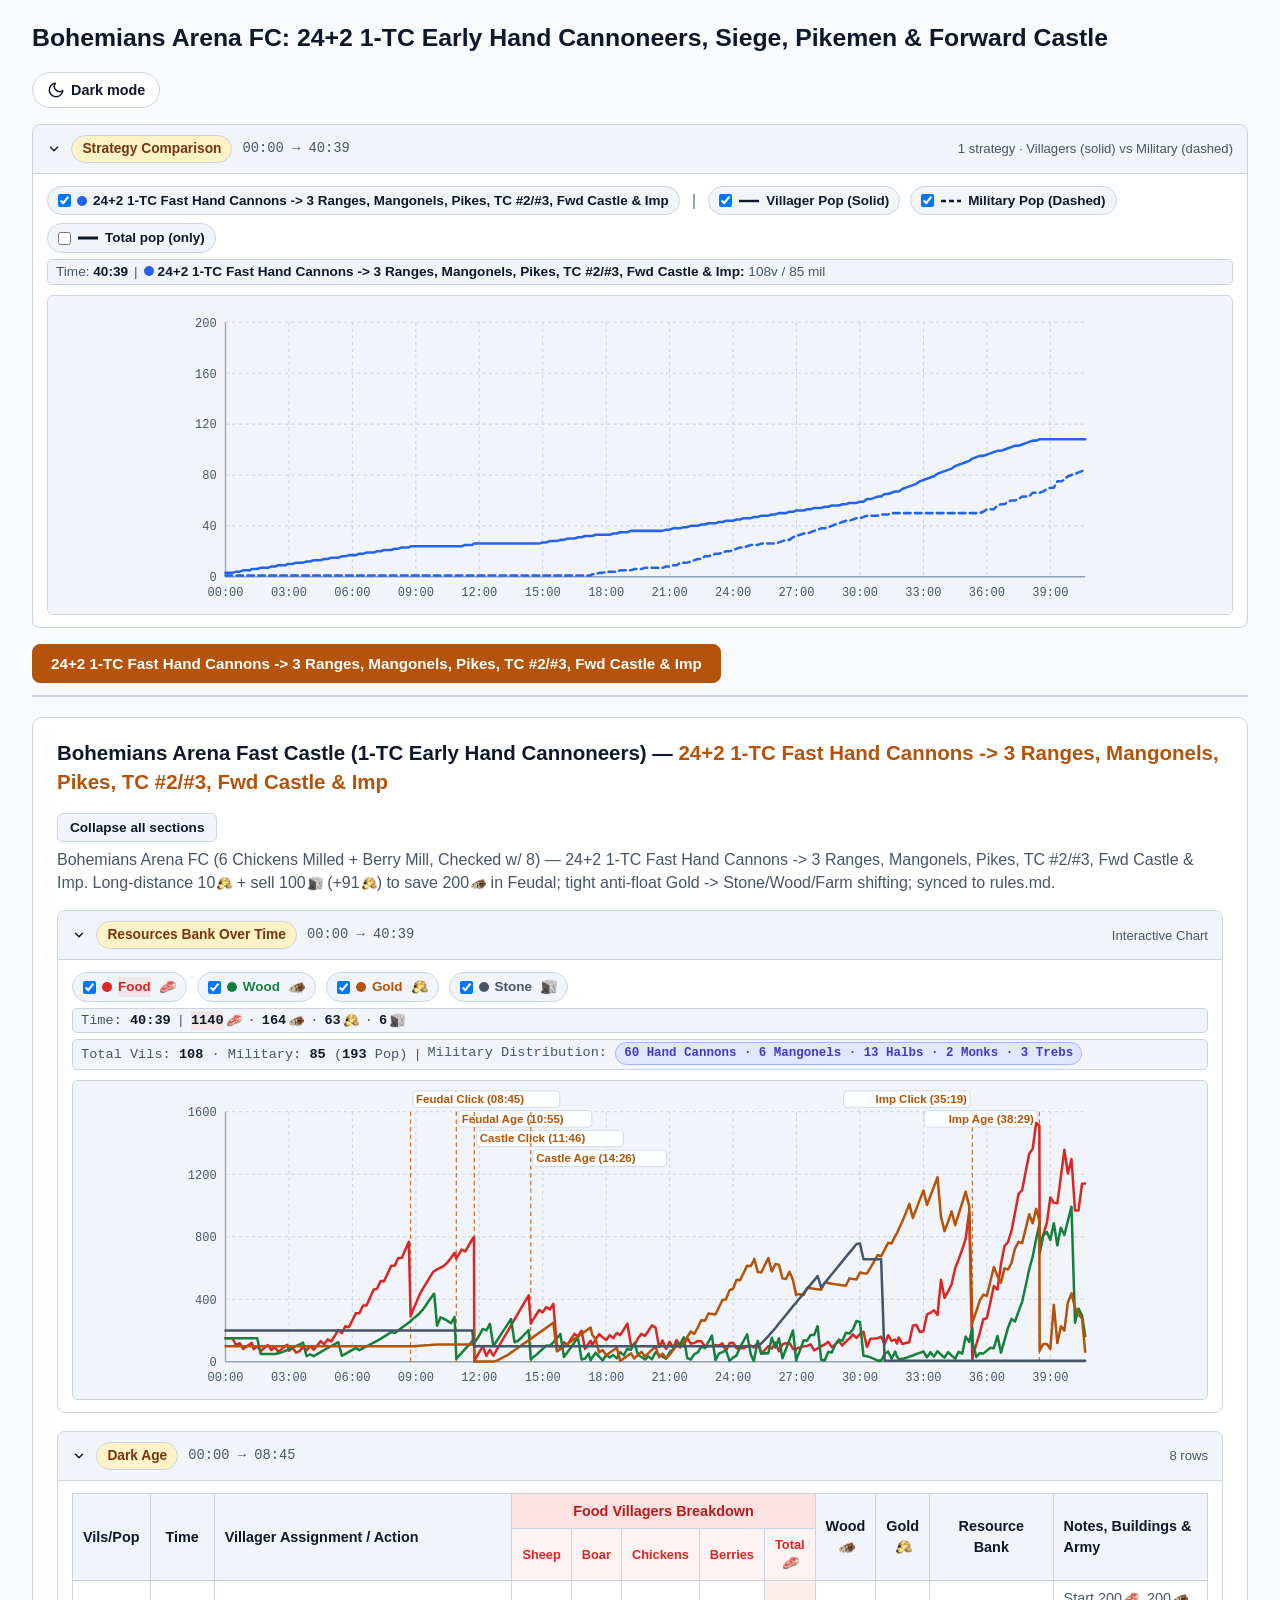
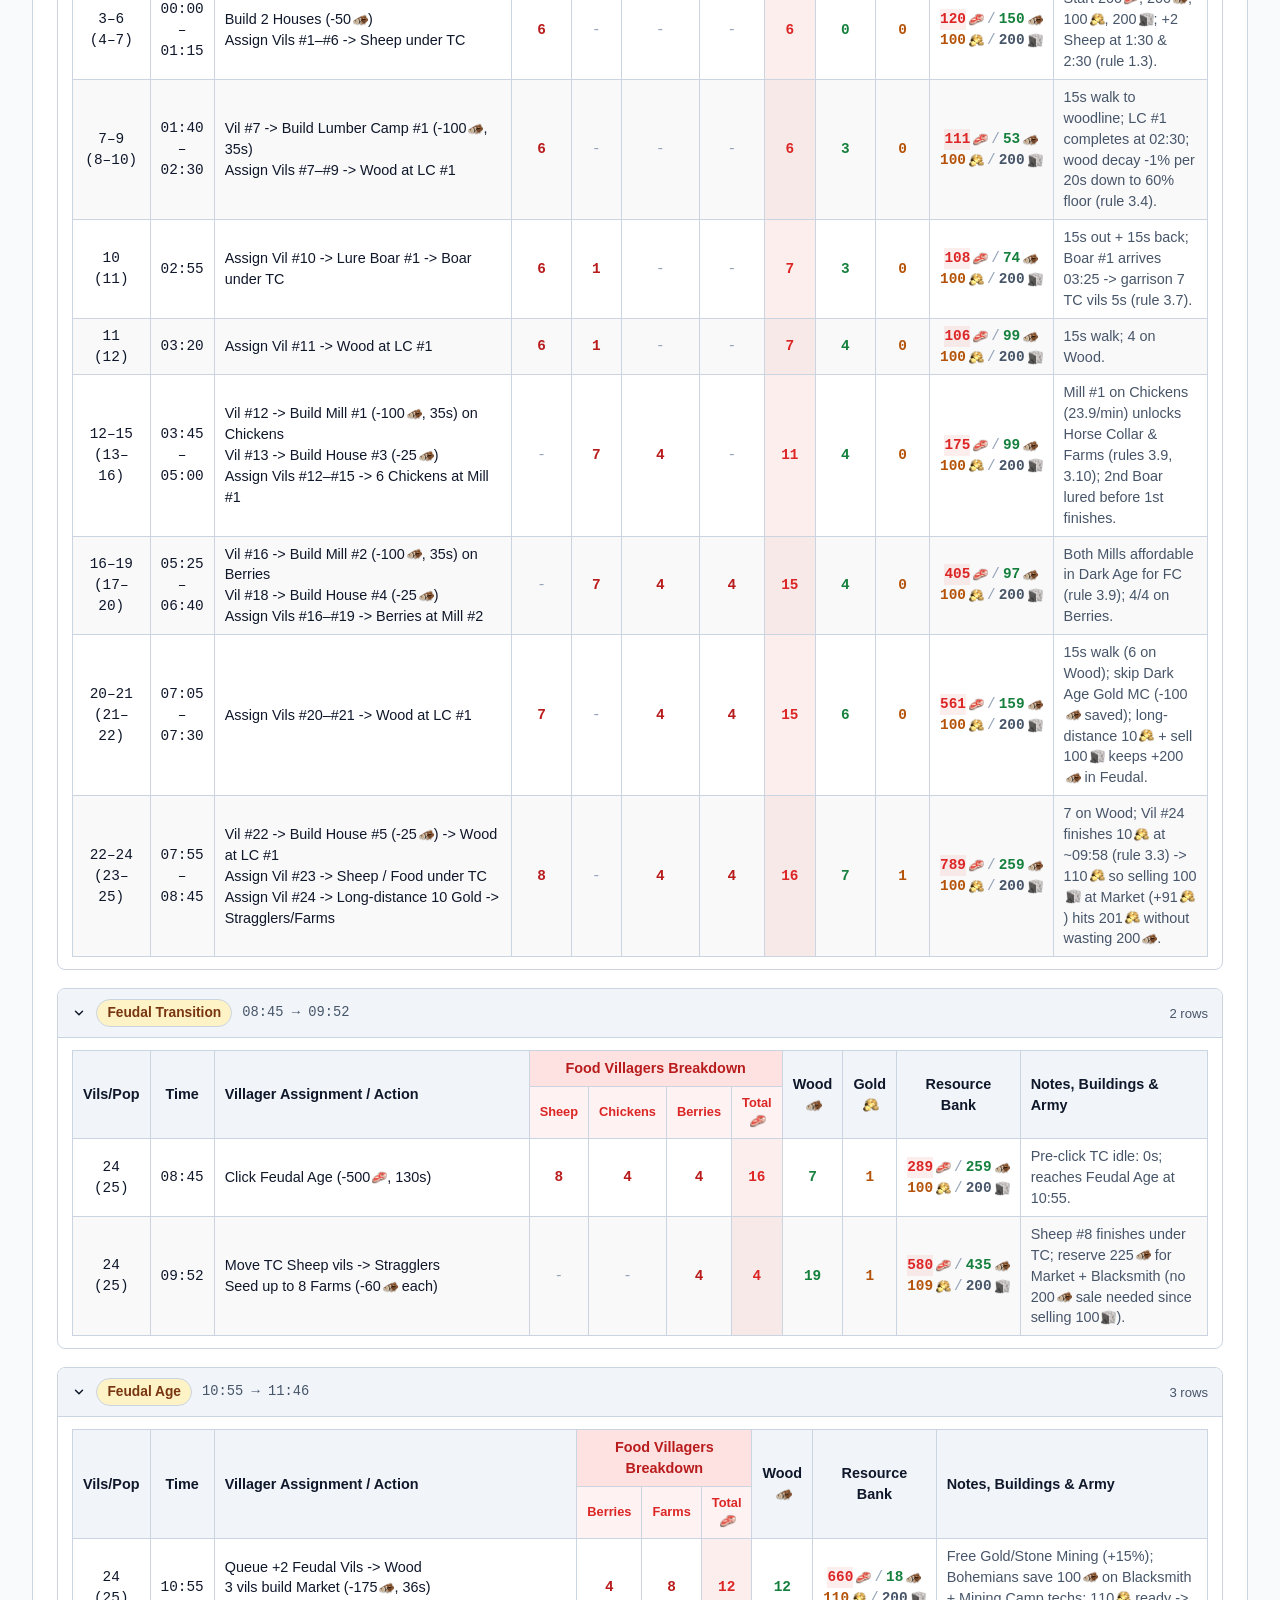
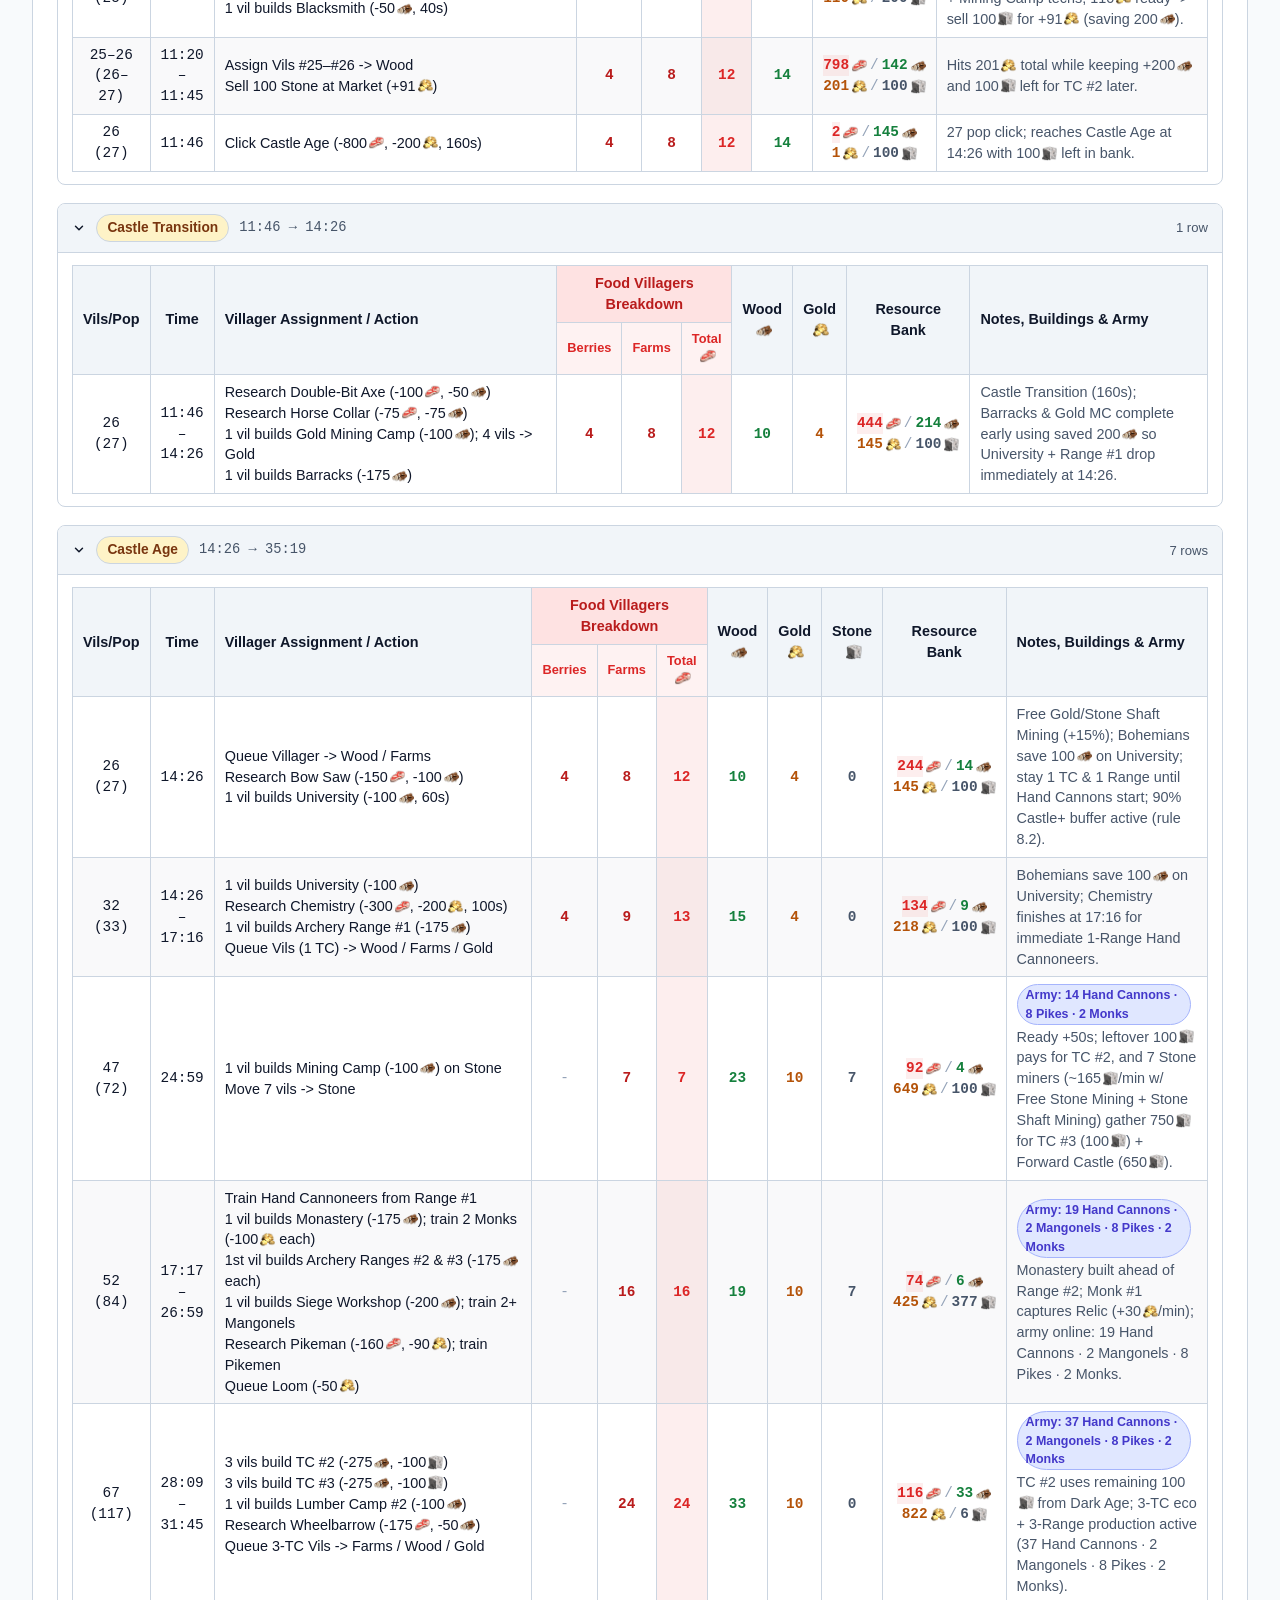
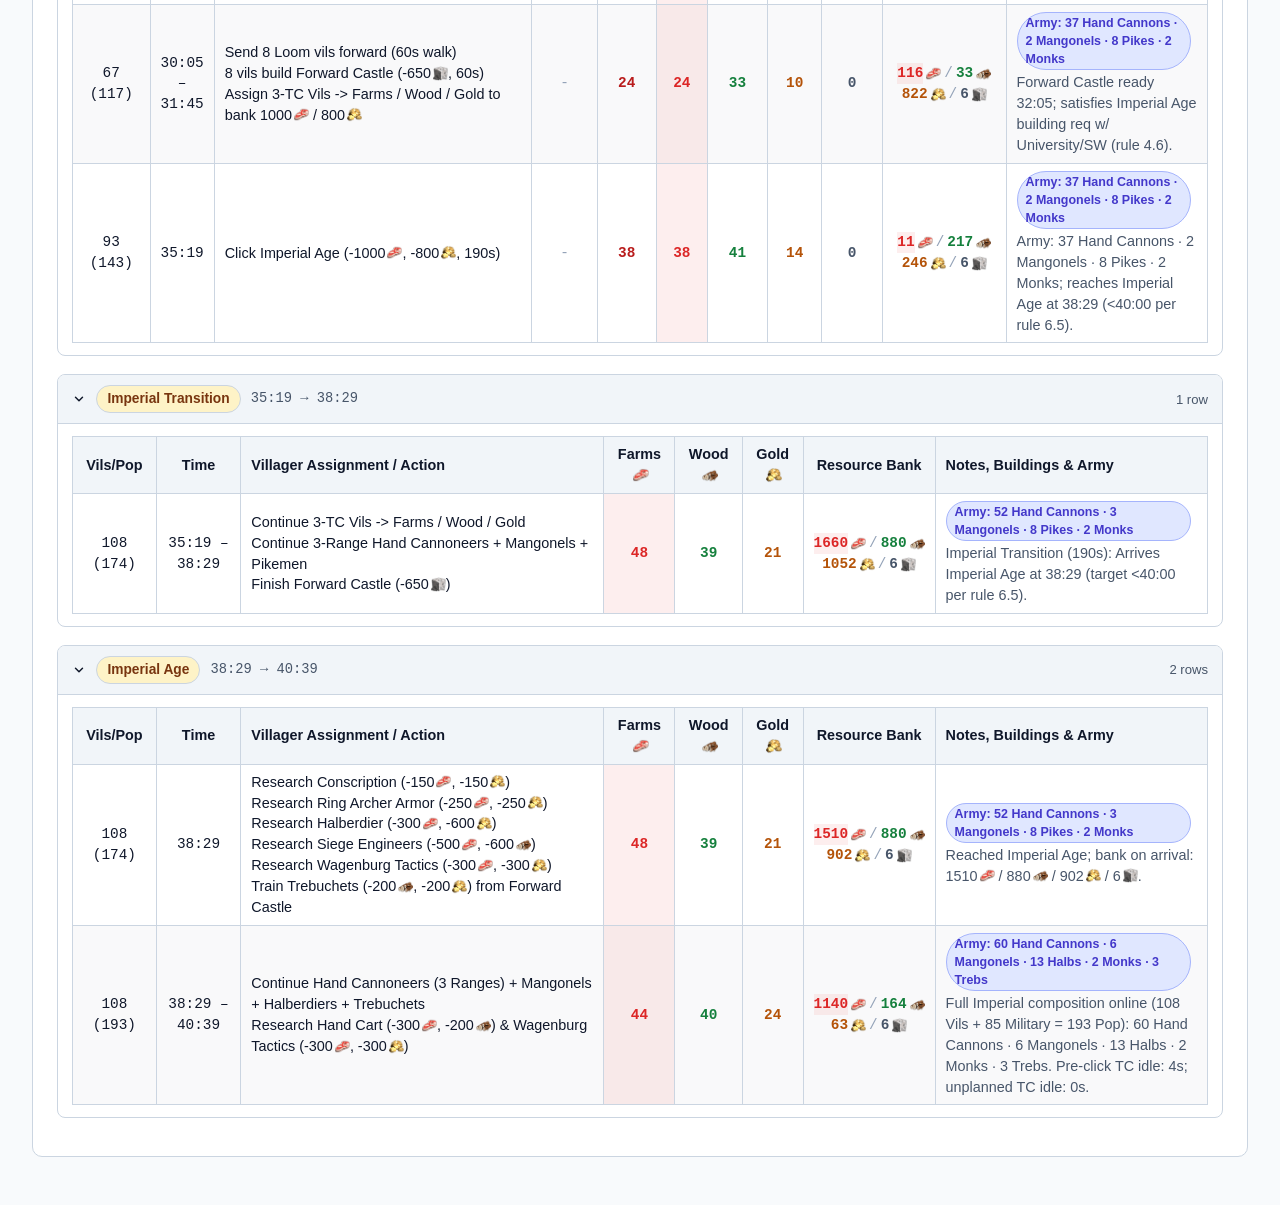
==== commit ef3ce10b: "Various formatting improvements, and added an index page for all the builds." ====
--- a/builds/bohemians_arena_fc_hand_cannons/bohemians_arena_fc_hand_cannons.html
+++ b/builds/bohemians_arena_fc_hand_cannons/bohemians_arena_fc_hand_cannons.html
@@ -192,17 +192,17 @@
                         <span class="phase-row-count">8 rows</span>
                     </summary>
                     <div class="phase-body">
-                        <div class="table-wrap">
+                        <div class="table-wrap" tabindex="0" role="region" aria-label="Dark Age timeline table">
                             <table>
                                 <thead>
                                     <tr>
                                         <th rowspan="2" class="center">Vils/Pop</th>
                                         <th rowspan="2" class="center">Time</th>
-                                        <th rowspan="2">Villager Assignment / Action</th>
+                                        <th rowspan="2" class="col-action">Villager Assignment / Action</th>
                                         <th colspan="5" class="center food-group-hdr">Food Villagers Breakdown</th>
                                         <th rowspan="2" class="center">Wood <img src="../../styles/icons/wood.png" alt="Wood" title="Wood" class="res-icon" width="15" height="15"></th><th rowspan="2" class="center">Gold <img src="../../styles/icons/gold.png" alt="Gold" title="Gold" class="res-icon" width="15" height="15"></th>
-                                        <th rowspan="2" class="center">Resource Bank</th>
-                                        <th rowspan="2">Notes, Buildings &amp; Army</th>
+                                        <th rowspan="2" class="center col-bank">Resource Bank</th>
+                                        <th rowspan="2" class="col-notes">Notes, Buildings &amp; Army</th>
                                     </tr>
                                     <tr><th class="center sub-hdr">Sheep</th><th class="center sub-hdr">Boar</th><th class="center sub-hdr">Chickens</th><th class="center sub-hdr">Berries</th><th class="center sub-hdr">Total <img src="../../styles/icons/food.png" alt="Food" title="Food" class="res-icon" width="15" height="15"></th></tr>
                                 </thead>
@@ -211,81 +211,81 @@
                     <tr>
                         <td class="mono center">3–6 (4–7)</td>
                         <td class="mono center">00:00 – 01:15</td>
-                        <td>Vils #1–#6 (6 vils) -&gt; Build 2 Houses (-50<img src="../../styles/icons/wood.png" alt="Wood" title="Wood" class="res-icon" width="15" height="15">), then all 6 on Sheep under TC.</td>
+                        <td class="action-cell">Build 2 Houses (-50<img src="../../styles/icons/wood.png" alt="Wood" title="Wood" class="res-icon" width="15" height="15">)<br>Assign Vils #1–#6 -&gt; Sheep under TC</td>
                         <td class="mono center res-f-sub"><strong>6</strong></td><td class="mono center res-f-sub"><span class="zero">-</span></td><td class="mono center res-f-sub"><span class="zero">-</span></td><td class="mono center res-f-sub"><span class="zero">-</span></td><td class="mono center res-f">6</td>
                         <td class="mono center res-w">0</td><td class="mono center res-g">0</td>
-                        <td class="mono center bank-cell"><span class="bank-item"><span class="res-f">120</span><img src="../../styles/icons/food.png" alt="Food" title="Food" class="res-icon" width="15" height="15"></span><span class="bank-sep">/</span><span class="bank-item"><span class="res-w">150</span><img src="../../styles/icons/wood.png" alt="Wood" title="Wood" class="res-icon" width="15" height="15"></span><span class="bank-sep">/</span><span class="bank-item"><span class="res-g">100</span><img src="../../styles/icons/gold.png" alt="Gold" title="Gold" class="res-icon" width="15" height="15"></span><span class="bank-sep">/</span><span class="bank-item"><span class="res-s">200</span><img src="../../styles/icons/stone.png" alt="Stone" title="Stone" class="res-icon" width="15" height="15"></span></td>
+                        <td class="mono center bank-cell"><span class="bank-item"><span class="res-f">120</span><img src="../../styles/icons/food.png" alt="Food" title="Food" class="res-icon" width="15" height="15"></span><span class="bank-sep">/</span><span class="bank-item"><span class="res-w">150</span><img src="../../styles/icons/wood.png" alt="Wood" title="Wood" class="res-icon" width="15" height="15"></span><br><span class="bank-item"><span class="res-g">100</span><img src="../../styles/icons/gold.png" alt="Gold" title="Gold" class="res-icon" width="15" height="15"></span><span class="bank-sep">/</span><span class="bank-item"><span class="res-s">200</span><img src="../../styles/icons/stone.png" alt="Stone" title="Stone" class="res-icon" width="15" height="15"></span></td>
                         <td class="notes">Start 200<img src="../../styles/icons/food.png" alt="Food" title="Food" class="res-icon" width="15" height="15">, 200<img src="../../styles/icons/wood.png" alt="Wood" title="Wood" class="res-icon" width="15" height="15">, 100<img src="../../styles/icons/gold.png" alt="Gold" title="Gold" class="res-icon" width="15" height="15">, 200<img src="../../styles/icons/stone.png" alt="Stone" title="Stone" class="res-icon" width="15" height="15">; +2 Sheep at 1:30 &amp; 2:30 (rule 1.3).</td>
                     </tr>
                     
                     <tr>
                         <td class="mono center">7–9 (8–10)</td>
                         <td class="mono center">01:40 – 02:30</td>
-                        <td>Vils #7–#9 (3 vils) -&gt; Wood (1st vil walks 15s + builds Lumber Camp #1 [-100<img src="../../styles/icons/wood.png" alt="Wood" title="Wood" class="res-icon" width="15" height="15">, 35s], then all 3 on Wood).</td>
+                        <td class="action-cell">Vil #7 -&gt; Build Lumber Camp #1 (-100<img src="../../styles/icons/wood.png" alt="Wood" title="Wood" class="res-icon" width="15" height="15">, 35s)<br>Assign Vils #7–#9 -&gt; Wood at LC #1</td>
                         <td class="mono center res-f-sub"><strong>6</strong></td><td class="mono center res-f-sub"><span class="zero">-</span></td><td class="mono center res-f-sub"><span class="zero">-</span></td><td class="mono center res-f-sub"><span class="zero">-</span></td><td class="mono center res-f">6</td>
                         <td class="mono center res-w">3</td><td class="mono center res-g">0</td>
-                        <td class="mono center bank-cell"><span class="bank-item"><span class="res-f">111</span><img src="../../styles/icons/food.png" alt="Food" title="Food" class="res-icon" width="15" height="15"></span><span class="bank-sep">/</span><span class="bank-item"><span class="res-w">53</span><img src="../../styles/icons/wood.png" alt="Wood" title="Wood" class="res-icon" width="15" height="15"></span><span class="bank-sep">/</span><span class="bank-item"><span class="res-g">100</span><img src="../../styles/icons/gold.png" alt="Gold" title="Gold" class="res-icon" width="15" height="15"></span><span class="bank-sep">/</span><span class="bank-item"><span class="res-s">200</span><img src="../../styles/icons/stone.png" alt="Stone" title="Stone" class="res-icon" width="15" height="15"></span></td>
-                        <td class="notes">LC #1 completes at 02:30; wood decay -1% per 20s down to 60% floor (rule 3.4).</td>
+                        <td class="mono center bank-cell"><span class="bank-item"><span class="res-f">111</span><img src="../../styles/icons/food.png" alt="Food" title="Food" class="res-icon" width="15" height="15"></span><span class="bank-sep">/</span><span class="bank-item"><span class="res-w">53</span><img src="../../styles/icons/wood.png" alt="Wood" title="Wood" class="res-icon" width="15" height="15"></span><br><span class="bank-item"><span class="res-g">100</span><img src="../../styles/icons/gold.png" alt="Gold" title="Gold" class="res-icon" width="15" height="15"></span><span class="bank-sep">/</span><span class="bank-item"><span class="res-s">200</span><img src="../../styles/icons/stone.png" alt="Stone" title="Stone" class="res-icon" width="15" height="15"></span></td>
+                        <td class="notes">15s walk to woodline; LC #1 completes at 02:30; wood decay -1% per 20s down to 60% floor (rule 3.4).</td>
                     </tr>
                     
                     <tr>
                         <td class="mono center">10 (11)</td>
                         <td class="mono center">02:55</td>
-                        <td>Vil #10 -&gt; Lure Boar #1 (15s out + 15s back).</td>
+                        <td class="action-cell">Assign Vil #10 -&gt; Lure Boar #1 -&gt; Boar under TC</td>
                         <td class="mono center res-f-sub"><strong>6</strong></td><td class="mono center res-f-sub"><strong>1</strong></td><td class="mono center res-f-sub"><span class="zero">-</span></td><td class="mono center res-f-sub"><span class="zero">-</span></td><td class="mono center res-f">7</td>
                         <td class="mono center res-w">3</td><td class="mono center res-g">0</td>
-                        <td class="mono center bank-cell"><span class="bank-item"><span class="res-f">108</span><img src="../../styles/icons/food.png" alt="Food" title="Food" class="res-icon" width="15" height="15"></span><span class="bank-sep">/</span><span class="bank-item"><span class="res-w">74</span><img src="../../styles/icons/wood.png" alt="Wood" title="Wood" class="res-icon" width="15" height="15"></span><span class="bank-sep">/</span><span class="bank-item"><span class="res-g">100</span><img src="../../styles/icons/gold.png" alt="Gold" title="Gold" class="res-icon" width="15" height="15"></span><span class="bank-sep">/</span><span class="bank-item"><span class="res-s">200</span><img src="../../styles/icons/stone.png" alt="Stone" title="Stone" class="res-icon" width="15" height="15"></span></td>
-                        <td class="notes">Boar #1 arrives 03:25 -&gt; garrison 7 TC vils 5s (rule 3.7).</td>
+                        <td class="mono center bank-cell"><span class="bank-item"><span class="res-f">108</span><img src="../../styles/icons/food.png" alt="Food" title="Food" class="res-icon" width="15" height="15"></span><span class="bank-sep">/</span><span class="bank-item"><span class="res-w">74</span><img src="../../styles/icons/wood.png" alt="Wood" title="Wood" class="res-icon" width="15" height="15"></span><br><span class="bank-item"><span class="res-g">100</span><img src="../../styles/icons/gold.png" alt="Gold" title="Gold" class="res-icon" width="15" height="15"></span><span class="bank-sep">/</span><span class="bank-item"><span class="res-s">200</span><img src="../../styles/icons/stone.png" alt="Stone" title="Stone" class="res-icon" width="15" height="15"></span></td>
+                        <td class="notes">15s out + 15s back; Boar #1 arrives 03:25 -&gt; garrison 7 TC vils 5s (rule 3.7).</td>
                     </tr>
                     
                     <tr>
                         <td class="mono center">11 (12)</td>
                         <td class="mono center">03:20</td>
-                        <td>Vil #11 -&gt; Wood at LC #1 (15s walk; 4 on Wood).</td>
+                        <td class="action-cell">Assign Vil #11 -&gt; Wood at LC #1</td>
                         <td class="mono center res-f-sub"><strong>6</strong></td><td class="mono center res-f-sub"><strong>1</strong></td><td class="mono center res-f-sub"><span class="zero">-</span></td><td class="mono center res-f-sub"><span class="zero">-</span></td><td class="mono center res-f">7</td>
                         <td class="mono center res-w">4</td><td class="mono center res-g">0</td>
-                        <td class="mono center bank-cell"><span class="bank-item"><span class="res-f">106</span><img src="../../styles/icons/food.png" alt="Food" title="Food" class="res-icon" width="15" height="15"></span><span class="bank-sep">/</span><span class="bank-item"><span class="res-w">99</span><img src="../../styles/icons/wood.png" alt="Wood" title="Wood" class="res-icon" width="15" height="15"></span><span class="bank-sep">/</span><span class="bank-item"><span class="res-g">100</span><img src="../../styles/icons/gold.png" alt="Gold" title="Gold" class="res-icon" width="15" height="15"></span><span class="bank-sep">/</span><span class="bank-item"><span class="res-s">200</span><img src="../../styles/icons/stone.png" alt="Stone" title="Stone" class="res-icon" width="15" height="15"></span></td>
-                        <td class="notes"></td>
+                        <td class="mono center bank-cell"><span class="bank-item"><span class="res-f">106</span><img src="../../styles/icons/food.png" alt="Food" title="Food" class="res-icon" width="15" height="15"></span><span class="bank-sep">/</span><span class="bank-item"><span class="res-w">99</span><img src="../../styles/icons/wood.png" alt="Wood" title="Wood" class="res-icon" width="15" height="15"></span><br><span class="bank-item"><span class="res-g">100</span><img src="../../styles/icons/gold.png" alt="Gold" title="Gold" class="res-icon" width="15" height="15"></span><span class="bank-sep">/</span><span class="bank-item"><span class="res-s">200</span><img src="../../styles/icons/stone.png" alt="Stone" title="Stone" class="res-icon" width="15" height="15"></span></td>
+                        <td class="notes">15s walk; 4 on Wood.</td>
                     </tr>
                     
                     <tr>
                         <td class="mono center">12–15 (13–16)</td>
                         <td class="mono center">03:45 – 05:00</td>
-                        <td>Vils #12–#15 (4 vils) -&gt; 6 Chickens on Mill #1 (Vil #12 walks 15s + builds Mill [-100<img src="../../styles/icons/wood.png" alt="Wood" title="Wood" class="res-icon" width="15" height="15">, 35s]; Vil #13 builds House #3 [-25<img src="../../styles/icons/wood.png" alt="Wood" title="Wood" class="res-icon" width="15" height="15">] -&gt; joins Chickens).</td>
+                        <td class="action-cell">Vil #12 -&gt; Build Mill #1 (-100<img src="../../styles/icons/wood.png" alt="Wood" title="Wood" class="res-icon" width="15" height="15">, 35s) on Chickens<br>Vil #13 -&gt; Build House #3 (-25<img src="../../styles/icons/wood.png" alt="Wood" title="Wood" class="res-icon" width="15" height="15">)<br>Assign Vils #12–#15 -&gt; 6 Chickens at Mill #1</td>
                         <td class="mono center res-f-sub"><span class="zero">-</span></td><td class="mono center res-f-sub"><strong>7</strong></td><td class="mono center res-f-sub"><strong>4</strong></td><td class="mono center res-f-sub"><span class="zero">-</span></td><td class="mono center res-f">11</td>
                         <td class="mono center res-w">4</td><td class="mono center res-g">0</td>
-                        <td class="mono center bank-cell"><span class="bank-item"><span class="res-f">175</span><img src="../../styles/icons/food.png" alt="Food" title="Food" class="res-icon" width="15" height="15"></span><span class="bank-sep">/</span><span class="bank-item"><span class="res-w">99</span><img src="../../styles/icons/wood.png" alt="Wood" title="Wood" class="res-icon" width="15" height="15"></span><span class="bank-sep">/</span><span class="bank-item"><span class="res-g">100</span><img src="../../styles/icons/gold.png" alt="Gold" title="Gold" class="res-icon" width="15" height="15"></span><span class="bank-sep">/</span><span class="bank-item"><span class="res-s">200</span><img src="../../styles/icons/stone.png" alt="Stone" title="Stone" class="res-icon" width="15" height="15"></span></td>
+                        <td class="mono center bank-cell"><span class="bank-item"><span class="res-f">175</span><img src="../../styles/icons/food.png" alt="Food" title="Food" class="res-icon" width="15" height="15"></span><span class="bank-sep">/</span><span class="bank-item"><span class="res-w">99</span><img src="../../styles/icons/wood.png" alt="Wood" title="Wood" class="res-icon" width="15" height="15"></span><br><span class="bank-item"><span class="res-g">100</span><img src="../../styles/icons/gold.png" alt="Gold" title="Gold" class="res-icon" width="15" height="15"></span><span class="bank-sep">/</span><span class="bank-item"><span class="res-s">200</span><img src="../../styles/icons/stone.png" alt="Stone" title="Stone" class="res-icon" width="15" height="15"></span></td>
                         <td class="notes">Mill #1 on Chickens (23.9/min) unlocks Horse Collar &amp; Farms (rules 3.9, 3.10); 2nd Boar lured before 1st finishes.</td>
                     </tr>
                     
                     <tr>
                         <td class="mono center">16–19 (17–20)</td>
                         <td class="mono center">05:25 – 06:40</td>
-                        <td>Vils #16–#19 (4 vils) -&gt; Berries at Mill #2 (1st builds Berry Mill [-100<img src="../../styles/icons/wood.png" alt="Wood" title="Wood" class="res-icon" width="15" height="15">, 50s], 3rd builds House #4 [-25<img src="../../styles/icons/wood.png" alt="Wood" title="Wood" class="res-icon" width="15" height="15">], all 4 on Berries).</td>
+                        <td class="action-cell">Vil #16 -&gt; Build Mill #2 (-100<img src="../../styles/icons/wood.png" alt="Wood" title="Wood" class="res-icon" width="15" height="15">, 35s) on Berries<br>Vil #18 -&gt; Build House #4 (-25<img src="../../styles/icons/wood.png" alt="Wood" title="Wood" class="res-icon" width="15" height="15">)<br>Assign Vils #16–#19 -&gt; Berries at Mill #2</td>
                         <td class="mono center res-f-sub"><span class="zero">-</span></td><td class="mono center res-f-sub"><strong>7</strong></td><td class="mono center res-f-sub"><strong>4</strong></td><td class="mono center res-f-sub"><strong>4</strong></td><td class="mono center res-f">15</td>
                         <td class="mono center res-w">4</td><td class="mono center res-g">0</td>
-                        <td class="mono center bank-cell"><span class="bank-item"><span class="res-f">405</span><img src="../../styles/icons/food.png" alt="Food" title="Food" class="res-icon" width="15" height="15"></span><span class="bank-sep">/</span><span class="bank-item"><span class="res-w">97</span><img src="../../styles/icons/wood.png" alt="Wood" title="Wood" class="res-icon" width="15" height="15"></span><span class="bank-sep">/</span><span class="bank-item"><span class="res-g">100</span><img src="../../styles/icons/gold.png" alt="Gold" title="Gold" class="res-icon" width="15" height="15"></span><span class="bank-sep">/</span><span class="bank-item"><span class="res-s">200</span><img src="../../styles/icons/stone.png" alt="Stone" title="Stone" class="res-icon" width="15" height="15"></span></td>
+                        <td class="mono center bank-cell"><span class="bank-item"><span class="res-f">405</span><img src="../../styles/icons/food.png" alt="Food" title="Food" class="res-icon" width="15" height="15"></span><span class="bank-sep">/</span><span class="bank-item"><span class="res-w">97</span><img src="../../styles/icons/wood.png" alt="Wood" title="Wood" class="res-icon" width="15" height="15"></span><br><span class="bank-item"><span class="res-g">100</span><img src="../../styles/icons/gold.png" alt="Gold" title="Gold" class="res-icon" width="15" height="15"></span><span class="bank-sep">/</span><span class="bank-item"><span class="res-s">200</span><img src="../../styles/icons/stone.png" alt="Stone" title="Stone" class="res-icon" width="15" height="15"></span></td>
                         <td class="notes">Both Mills affordable in Dark Age for FC (rule 3.9); 4/4 on Berries.</td>
                     </tr>
                     
                     <tr>
                         <td class="mono center">20–21 (21–22)</td>
                         <td class="mono center">07:05 – 07:30</td>
-                        <td>Vils #20–#21 (2 vils) -&gt; Wood at LC #1 (15s walk; 6 on Wood).</td>
+                        <td class="action-cell">Assign Vils #20–#21 -&gt; Wood at LC #1</td>
                         <td class="mono center res-f-sub"><strong>7</strong></td><td class="mono center res-f-sub"><span class="zero">-</span></td><td class="mono center res-f-sub"><strong>4</strong></td><td class="mono center res-f-sub"><strong>4</strong></td><td class="mono center res-f">15</td>
                         <td class="mono center res-w">6</td><td class="mono center res-g">0</td>
-                        <td class="mono center bank-cell"><span class="bank-item"><span class="res-f">561</span><img src="../../styles/icons/food.png" alt="Food" title="Food" class="res-icon" width="15" height="15"></span><span class="bank-sep">/</span><span class="bank-item"><span class="res-w">159</span><img src="../../styles/icons/wood.png" alt="Wood" title="Wood" class="res-icon" width="15" height="15"></span><span class="bank-sep">/</span><span class="bank-item"><span class="res-g">100</span><img src="../../styles/icons/gold.png" alt="Gold" title="Gold" class="res-icon" width="15" height="15"></span><span class="bank-sep">/</span><span class="bank-item"><span class="res-s">200</span><img src="../../styles/icons/stone.png" alt="Stone" title="Stone" class="res-icon" width="15" height="15"></span></td>
-                        <td class="notes">Skip Dark Age Gold MC (-100<img src="../../styles/icons/wood.png" alt="Wood" title="Wood" class="res-icon" width="15" height="15"> saved); long-distance 10<img src="../../styles/icons/gold.png" alt="Gold" title="Gold" class="res-icon" width="15" height="15"> + sell 100<img src="../../styles/icons/stone.png" alt="Stone" title="Stone" class="res-icon" width="15" height="15"> keeps +200<img src="../../styles/icons/wood.png" alt="Wood" title="Wood" class="res-icon" width="15" height="15"> in Feudal!</td>
+                        <td class="mono center bank-cell"><span class="bank-item"><span class="res-f">561</span><img src="../../styles/icons/food.png" alt="Food" title="Food" class="res-icon" width="15" height="15"></span><span class="bank-sep">/</span><span class="bank-item"><span class="res-w">159</span><img src="../../styles/icons/wood.png" alt="Wood" title="Wood" class="res-icon" width="15" height="15"></span><br><span class="bank-item"><span class="res-g">100</span><img src="../../styles/icons/gold.png" alt="Gold" title="Gold" class="res-icon" width="15" height="15"></span><span class="bank-sep">/</span><span class="bank-item"><span class="res-s">200</span><img src="../../styles/icons/stone.png" alt="Stone" title="Stone" class="res-icon" width="15" height="15"></span></td>
+                        <td class="notes">15s walk (6 on Wood); skip Dark Age Gold MC (-100<img src="../../styles/icons/wood.png" alt="Wood" title="Wood" class="res-icon" width="15" height="15"> saved); long-distance 10<img src="../../styles/icons/gold.png" alt="Gold" title="Gold" class="res-icon" width="15" height="15"> + sell 100<img src="../../styles/icons/stone.png" alt="Stone" title="Stone" class="res-icon" width="15" height="15"> keeps +200<img src="../../styles/icons/wood.png" alt="Wood" title="Wood" class="res-icon" width="15" height="15"> in Feudal.</td>
                     </tr>
                     
                     <tr>
                         <td class="mono center">22–24 (23–25)</td>
                         <td class="mono center">07:55 – 08:45</td>
-                        <td>Vils #22–#24 (3 vils) -&gt; Vil #22 builds House #5 [-25<img src="../../styles/icons/wood.png" alt="Wood" title="Wood" class="res-icon" width="15" height="15">] -&gt; LC #1 (7 on Wood); Vil #23 -&gt; Sheep/Food; Vil #24 -&gt; Long-distance Gold (10<img src="../../styles/icons/gold.png" alt="Gold" title="Gold" class="res-icon" width="15" height="15"> -&gt; return ~09:57).</td>
+                        <td class="action-cell">Vil #22 -&gt; Build House #5 (-25<img src="../../styles/icons/wood.png" alt="Wood" title="Wood" class="res-icon" width="15" height="15">) -&gt; Wood at LC #1<br>Assign Vil #23 -&gt; Sheep / Food under TC<br>Assign Vil #24 -&gt; Long-distance 10 Gold -&gt; Stragglers/Farms</td>
                         <td class="mono center res-f-sub"><strong>8</strong></td><td class="mono center res-f-sub"><span class="zero">-</span></td><td class="mono center res-f-sub"><strong>4</strong></td><td class="mono center res-f-sub"><strong>4</strong></td><td class="mono center res-f">16</td>
                         <td class="mono center res-w">7</td><td class="mono center res-g">1</td>
-                        <td class="mono center bank-cell"><span class="bank-item"><span class="res-f">789</span><img src="../../styles/icons/food.png" alt="Food" title="Food" class="res-icon" width="15" height="15"></span><span class="bank-sep">/</span><span class="bank-item"><span class="res-w">259</span><img src="../../styles/icons/wood.png" alt="Wood" title="Wood" class="res-icon" width="15" height="15"></span><span class="bank-sep">/</span><span class="bank-item"><span class="res-g">100</span><img src="../../styles/icons/gold.png" alt="Gold" title="Gold" class="res-icon" width="15" height="15"></span><span class="bank-sep">/</span><span class="bank-item"><span class="res-s">200</span><img src="../../styles/icons/stone.png" alt="Stone" title="Stone" class="res-icon" width="15" height="15"></span></td>
-                        <td class="notes">Long-distance 10<img src="../../styles/icons/gold.png" alt="Gold" title="Gold" class="res-icon" width="15" height="15"> (rule 3.3) reaches 110<img src="../../styles/icons/gold.png" alt="Gold" title="Gold" class="res-icon" width="15" height="15"> so selling 100 Stone at Market (+91<img src="../../styles/icons/gold.png" alt="Gold" title="Gold" class="res-icon" width="15" height="15">) hits 201<img src="../../styles/icons/gold.png" alt="Gold" title="Gold" class="res-icon" width="15" height="15"> without wasting 200 Wood!</td>
+                        <td class="mono center bank-cell"><span class="bank-item"><span class="res-f">789</span><img src="../../styles/icons/food.png" alt="Food" title="Food" class="res-icon" width="15" height="15"></span><span class="bank-sep">/</span><span class="bank-item"><span class="res-w">259</span><img src="../../styles/icons/wood.png" alt="Wood" title="Wood" class="res-icon" width="15" height="15"></span><br><span class="bank-item"><span class="res-g">100</span><img src="../../styles/icons/gold.png" alt="Gold" title="Gold" class="res-icon" width="15" height="15"></span><span class="bank-sep">/</span><span class="bank-item"><span class="res-s">200</span><img src="../../styles/icons/stone.png" alt="Stone" title="Stone" class="res-icon" width="15" height="15"></span></td>
+                        <td class="notes">7 on Wood; Vil #24 finishes 10<img src="../../styles/icons/gold.png" alt="Gold" title="Gold" class="res-icon" width="15" height="15"> at ~09:58 (rule 3.3) -&gt; 110<img src="../../styles/icons/gold.png" alt="Gold" title="Gold" class="res-icon" width="15" height="15"> so selling 100<img src="../../styles/icons/stone.png" alt="Stone" title="Stone" class="res-icon" width="15" height="15"> at Market (+91<img src="../../styles/icons/gold.png" alt="Gold" title="Gold" class="res-icon" width="15" height="15">) hits 201<img src="../../styles/icons/gold.png" alt="Gold" title="Gold" class="res-icon" width="15" height="15"> without wasting 200<img src="../../styles/icons/wood.png" alt="Wood" title="Wood" class="res-icon" width="15" height="15">.</td>
                     </tr>
                     
                                 </tbody>
@@ -301,17 +301,17 @@
                         <span class="phase-row-count">2 rows</span>
                     </summary>
                     <div class="phase-body">
-                        <div class="table-wrap">
+                        <div class="table-wrap" tabindex="0" role="region" aria-label="Feudal Transition timeline table">
                             <table>
                                 <thead>
                                     <tr>
                                         <th rowspan="2" class="center">Vils/Pop</th>
                                         <th rowspan="2" class="center">Time</th>
-                                        <th rowspan="2">Villager Assignment / Action</th>
+                                        <th rowspan="2" class="col-action">Villager Assignment / Action</th>
                                         <th colspan="4" class="center food-group-hdr">Food Villagers Breakdown</th>
                                         <th rowspan="2" class="center">Wood <img src="../../styles/icons/wood.png" alt="Wood" title="Wood" class="res-icon" width="15" height="15"></th><th rowspan="2" class="center">Gold <img src="../../styles/icons/gold.png" alt="Gold" title="Gold" class="res-icon" width="15" height="15"></th>
-                                        <th rowspan="2" class="center">Resource Bank</th>
-                                        <th rowspan="2">Notes, Buildings &amp; Army</th>
+                                        <th rowspan="2" class="center col-bank">Resource Bank</th>
+                                        <th rowspan="2" class="col-notes">Notes, Buildings &amp; Army</th>
                                     </tr>
                                     <tr><th class="center sub-hdr">Sheep</th><th class="center sub-hdr">Chickens</th><th class="center sub-hdr">Berries</th><th class="center sub-hdr">Total <img src="../../styles/icons/food.png" alt="Food" title="Food" class="res-icon" width="15" height="15"></th></tr>
                                 </thead>
@@ -320,21 +320,21 @@
                     <tr>
                         <td class="mono center">24 (25)</td>
                         <td class="mono center">08:45</td>
-                        <td>CLICK FEUDAL AGE (-500<img src="../../styles/icons/food.png" alt="Food" title="Food" class="res-icon" width="15" height="15">, 130s, 0s TC idle)!</td>
+                        <td class="action-cell">Click Feudal Age (-500<img src="../../styles/icons/food.png" alt="Food" title="Food" class="res-icon" width="15" height="15">, 130s)</td>
                         <td class="mono center res-f-sub"><strong>8</strong></td><td class="mono center res-f-sub"><strong>4</strong></td><td class="mono center res-f-sub"><strong>4</strong></td><td class="mono center res-f">16</td>
                         <td class="mono center res-w">7</td><td class="mono center res-g">1</td>
-                        <td class="mono center bank-cell"><span class="bank-item"><span class="res-f">289</span><img src="../../styles/icons/food.png" alt="Food" title="Food" class="res-icon" width="15" height="15"></span><span class="bank-sep">/</span><span class="bank-item"><span class="res-w">259</span><img src="../../styles/icons/wood.png" alt="Wood" title="Wood" class="res-icon" width="15" height="15"></span><span class="bank-sep">/</span><span class="bank-item"><span class="res-g">100</span><img src="../../styles/icons/gold.png" alt="Gold" title="Gold" class="res-icon" width="15" height="15"></span><span class="bank-sep">/</span><span class="bank-item"><span class="res-s">200</span><img src="../../styles/icons/stone.png" alt="Stone" title="Stone" class="res-icon" width="15" height="15"></span></td>
-                        <td class="notes">Reaches Feudal Age at 10:55.</td>
+                        <td class="mono center bank-cell"><span class="bank-item"><span class="res-f">289</span><img src="../../styles/icons/food.png" alt="Food" title="Food" class="res-icon" width="15" height="15"></span><span class="bank-sep">/</span><span class="bank-item"><span class="res-w">259</span><img src="../../styles/icons/wood.png" alt="Wood" title="Wood" class="res-icon" width="15" height="15"></span><br><span class="bank-item"><span class="res-g">100</span><img src="../../styles/icons/gold.png" alt="Gold" title="Gold" class="res-icon" width="15" height="15"></span><span class="bank-sep">/</span><span class="bank-item"><span class="res-s">200</span><img src="../../styles/icons/stone.png" alt="Stone" title="Stone" class="res-icon" width="15" height="15"></span></td>
+                        <td class="notes">Pre-click TC idle: 0s; reaches Feudal Age at 10:55.</td>
                     </tr>
                     
                     <tr>
                         <td class="mono center">24 (25)</td>
                         <td class="mono center">09:52</td>
-                        <td>Sheep #8 finishes under TC: move TC vils to Stragglers &amp; seed up to 8 Farms (-60<img src="../../styles/icons/wood.png" alt="Wood" title="Wood" class="res-icon" width="15" height="15"> each) keeping 225<img src="../../styles/icons/wood.png" alt="Wood" title="Wood" class="res-icon" width="15" height="15"> for Market + Bohemian Blacksmith (50<img src="../../styles/icons/wood.png" alt="Wood" title="Wood" class="res-icon" width="15" height="15">).</td>
+                        <td class="action-cell">Move TC Sheep vils -&gt; Stragglers<br>Seed up to 8 Farms (-60<img src="../../styles/icons/wood.png" alt="Wood" title="Wood" class="res-icon" width="15" height="15"> each)</td>
                         <td class="mono center res-f-sub"><span class="zero">-</span></td><td class="mono center res-f-sub"><span class="zero">-</span></td><td class="mono center res-f-sub"><strong>4</strong></td><td class="mono center res-f">4</td>
                         <td class="mono center res-w">19</td><td class="mono center res-g">1</td>
-                        <td class="mono center bank-cell"><span class="bank-item"><span class="res-f">580</span><img src="../../styles/icons/food.png" alt="Food" title="Food" class="res-icon" width="15" height="15"></span><span class="bank-sep">/</span><span class="bank-item"><span class="res-w">435</span><img src="../../styles/icons/wood.png" alt="Wood" title="Wood" class="res-icon" width="15" height="15"></span><span class="bank-sep">/</span><span class="bank-item"><span class="res-g">109</span><img src="../../styles/icons/gold.png" alt="Gold" title="Gold" class="res-icon" width="15" height="15"></span><span class="bank-sep">/</span><span class="bank-item"><span class="res-s">200</span><img src="../../styles/icons/stone.png" alt="Stone" title="Stone" class="res-icon" width="15" height="15"></span></td>
-                        <td class="notes">No 200<img src="../../styles/icons/wood.png" alt="Wood" title="Wood" class="res-icon" width="15" height="15"> Market sale reserve needed (selling 100<img src="../../styles/icons/stone.png" alt="Stone" title="Stone" class="res-icon" width="15" height="15"> instead!) -&gt; extra Farms + early Barracks/Univ!</td>
+                        <td class="mono center bank-cell"><span class="bank-item"><span class="res-f">580</span><img src="../../styles/icons/food.png" alt="Food" title="Food" class="res-icon" width="15" height="15"></span><span class="bank-sep">/</span><span class="bank-item"><span class="res-w">435</span><img src="../../styles/icons/wood.png" alt="Wood" title="Wood" class="res-icon" width="15" height="15"></span><br><span class="bank-item"><span class="res-g">109</span><img src="../../styles/icons/gold.png" alt="Gold" title="Gold" class="res-icon" width="15" height="15"></span><span class="bank-sep">/</span><span class="bank-item"><span class="res-s">200</span><img src="../../styles/icons/stone.png" alt="Stone" title="Stone" class="res-icon" width="15" height="15"></span></td>
+                        <td class="notes">Sheep #8 finishes under TC; reserve 225<img src="../../styles/icons/wood.png" alt="Wood" title="Wood" class="res-icon" width="15" height="15"> for Market + Blacksmith (no 200<img src="../../styles/icons/wood.png" alt="Wood" title="Wood" class="res-icon" width="15" height="15"> sale needed since selling 100<img src="../../styles/icons/stone.png" alt="Stone" title="Stone" class="res-icon" width="15" height="15">).</td>
                     </tr>
                     
                                 </tbody>
@@ -350,17 +350,17 @@
                         <span class="phase-row-count">3 rows</span>
                     </summary>
                     <div class="phase-body">
-                        <div class="table-wrap">
+                        <div class="table-wrap" tabindex="0" role="region" aria-label="Feudal Age timeline table">
                             <table>
                                 <thead>
                                     <tr>
                                         <th rowspan="2" class="center">Vils/Pop</th>
                                         <th rowspan="2" class="center">Time</th>
-                                        <th rowspan="2">Villager Assignment / Action</th>
+                                        <th rowspan="2" class="col-action">Villager Assignment / Action</th>
                                         <th colspan="3" class="center food-group-hdr">Food Villagers Breakdown</th>
                                         <th rowspan="2" class="center">Wood <img src="../../styles/icons/wood.png" alt="Wood" title="Wood" class="res-icon" width="15" height="15"></th>
-                                        <th rowspan="2" class="center">Resource Bank</th>
-                                        <th rowspan="2">Notes, Buildings &amp; Army</th>
+                                        <th rowspan="2" class="center col-bank">Resource Bank</th>
+                                        <th rowspan="2" class="col-notes">Notes, Buildings &amp; Army</th>
                                     </tr>
                                     <tr><th class="center sub-hdr">Berries</th><th class="center sub-hdr">Farms</th><th class="center sub-hdr">Total <img src="../../styles/icons/food.png" alt="Food" title="Food" class="res-icon" width="15" height="15"></th></tr>
                                 </thead>
@@ -369,31 +369,31 @@
                     <tr>
                         <td class="mono center">24 (25)</td>
                         <td class="mono center">10:55</td>
-                        <td>REACHED FEUDAL AGE! Free Gold/Stone Mining (+15%); Queue +2 Feudal Vils; 3 vils build Market (-175<img src="../../styles/icons/wood.png" alt="Wood" title="Wood" class="res-icon" width="15" height="15">, 36s) &amp; 1 vil builds Bohemian Blacksmith (-50<img src="../../styles/icons/wood.png" alt="Wood" title="Wood" class="res-icon" width="15" height="15">, 40s).</td>
+                        <td class="action-cell">Queue +2 Feudal Vils -&gt; Wood<br>3 vils build Market (-175<img src="../../styles/icons/wood.png" alt="Wood" title="Wood" class="res-icon" width="15" height="15">, 36s)<br>1 vil builds Blacksmith (-50<img src="../../styles/icons/wood.png" alt="Wood" title="Wood" class="res-icon" width="15" height="15">, 40s)</td>
                         <td class="mono center res-f-sub"><strong>4</strong></td><td class="mono center res-f-sub"><strong>8</strong></td><td class="mono center res-f">12</td>
                         <td class="mono center res-w">12</td>
-                        <td class="mono center bank-cell"><span class="bank-item"><span class="res-f">660</span><img src="../../styles/icons/food.png" alt="Food" title="Food" class="res-icon" width="15" height="15"></span><span class="bank-sep">/</span><span class="bank-item"><span class="res-w">18</span><img src="../../styles/icons/wood.png" alt="Wood" title="Wood" class="res-icon" width="15" height="15"></span><span class="bank-sep">/</span><span class="bank-item"><span class="res-g">110</span><img src="../../styles/icons/gold.png" alt="Gold" title="Gold" class="res-icon" width="15" height="15"></span><span class="bank-sep">/</span><span class="bank-item"><span class="res-s">200</span><img src="../../styles/icons/stone.png" alt="Stone" title="Stone" class="res-icon" width="15" height="15"></span></td>
-                        <td class="notes">Bohemians save 100<img src="../../styles/icons/wood.png" alt="Wood" title="Wood" class="res-icon" width="15" height="15"> on Blacksmith + Mining Camp techs; 110<img src="../../styles/icons/gold.png" alt="Gold" title="Gold" class="res-icon" width="15" height="15"> ready -&gt; sell 100<img src="../../styles/icons/stone.png" alt="Stone" title="Stone" class="res-icon" width="15" height="15"> for +91<img src="../../styles/icons/gold.png" alt="Gold" title="Gold" class="res-icon" width="15" height="15"> (saving 200<img src="../../styles/icons/wood.png" alt="Wood" title="Wood" class="res-icon" width="15" height="15">!).</td>
+                        <td class="mono center bank-cell"><span class="bank-item"><span class="res-f">660</span><img src="../../styles/icons/food.png" alt="Food" title="Food" class="res-icon" width="15" height="15"></span><span class="bank-sep">/</span><span class="bank-item"><span class="res-w">18</span><img src="../../styles/icons/wood.png" alt="Wood" title="Wood" class="res-icon" width="15" height="15"></span><br><span class="bank-item"><span class="res-g">110</span><img src="../../styles/icons/gold.png" alt="Gold" title="Gold" class="res-icon" width="15" height="15"></span><span class="bank-sep">/</span><span class="bank-item"><span class="res-s">200</span><img src="../../styles/icons/stone.png" alt="Stone" title="Stone" class="res-icon" width="15" height="15"></span></td>
+                        <td class="notes">Free Gold/Stone Mining (+15%); Bohemians save 100<img src="../../styles/icons/wood.png" alt="Wood" title="Wood" class="res-icon" width="15" height="15"> on Blacksmith + Mining Camp techs; 110<img src="../../styles/icons/gold.png" alt="Gold" title="Gold" class="res-icon" width="15" height="15"> ready -&gt; sell 100<img src="../../styles/icons/stone.png" alt="Stone" title="Stone" class="res-icon" width="15" height="15"> for +91<img src="../../styles/icons/gold.png" alt="Gold" title="Gold" class="res-icon" width="15" height="15"> (saving 200<img src="../../styles/icons/wood.png" alt="Wood" title="Wood" class="res-icon" width="15" height="15">).</td>
                     </tr>
                     
                     <tr>
                         <td class="mono center">25–26 (26–27)</td>
                         <td class="mono center">11:20 – 11:45</td>
-                        <td>Vils #25–#26 (2 vils) -&gt; Wood; sell 100 Stone at Market (+91<img src="../../styles/icons/gold.png" alt="Gold" title="Gold" class="res-icon" width="15" height="15"> -&gt; 201<img src="../../styles/icons/gold.png" alt="Gold" title="Gold" class="res-icon" width="15" height="15"> total!).</td>
+                        <td class="action-cell">Assign Vils #25–#26 -&gt; Wood<br>Sell 100 Stone at Market (+91<img src="../../styles/icons/gold.png" alt="Gold" title="Gold" class="res-icon" width="15" height="15">)</td>
                         <td class="mono center res-f-sub"><strong>4</strong></td><td class="mono center res-f-sub"><strong>8</strong></td><td class="mono center res-f">12</td>
                         <td class="mono center res-w">14</td>
-                        <td class="mono center bank-cell"><span class="bank-item"><span class="res-f">798</span><img src="../../styles/icons/food.png" alt="Food" title="Food" class="res-icon" width="15" height="15"></span><span class="bank-sep">/</span><span class="bank-item"><span class="res-w">142</span><img src="../../styles/icons/wood.png" alt="Wood" title="Wood" class="res-icon" width="15" height="15"></span><span class="bank-sep">/</span><span class="bank-item"><span class="res-g">201</span><img src="../../styles/icons/gold.png" alt="Gold" title="Gold" class="res-icon" width="15" height="15"></span><span class="bank-sep">/</span><span class="bank-item"><span class="res-s">100</span><img src="../../styles/icons/stone.png" alt="Stone" title="Stone" class="res-icon" width="15" height="15"></span></td>
-                        <td class="notes">Keep +200<img src="../../styles/icons/wood.png" alt="Wood" title="Wood" class="res-icon" width="15" height="15"> by selling 100<img src="../../styles/icons/stone.png" alt="Stone" title="Stone" class="res-icon" width="15" height="15"> (+91<img src="../../styles/icons/gold.png" alt="Gold" title="Gold" class="res-icon" width="15" height="15">) + 10<img src="../../styles/icons/gold.png" alt="Gold" title="Gold" class="res-icon" width="15" height="15"> long-distance (keeping 100<img src="../../styles/icons/stone.png" alt="Stone" title="Stone" class="res-icon" width="15" height="15"> for TC #2 later!).</td>
+                        <td class="mono center bank-cell"><span class="bank-item"><span class="res-f">798</span><img src="../../styles/icons/food.png" alt="Food" title="Food" class="res-icon" width="15" height="15"></span><span class="bank-sep">/</span><span class="bank-item"><span class="res-w">142</span><img src="../../styles/icons/wood.png" alt="Wood" title="Wood" class="res-icon" width="15" height="15"></span><br><span class="bank-item"><span class="res-g">201</span><img src="../../styles/icons/gold.png" alt="Gold" title="Gold" class="res-icon" width="15" height="15"></span><span class="bank-sep">/</span><span class="bank-item"><span class="res-s">100</span><img src="../../styles/icons/stone.png" alt="Stone" title="Stone" class="res-icon" width="15" height="15"></span></td>
+                        <td class="notes">Hits 201<img src="../../styles/icons/gold.png" alt="Gold" title="Gold" class="res-icon" width="15" height="15"> total while keeping +200<img src="../../styles/icons/wood.png" alt="Wood" title="Wood" class="res-icon" width="15" height="15"> and 100<img src="../../styles/icons/stone.png" alt="Stone" title="Stone" class="res-icon" width="15" height="15"> left for TC #2 later.</td>
                     </tr>
                     
                     <tr>
                         <td class="mono center">26 (27)</td>
                         <td class="mono center">11:46</td>
-                        <td>CLICK CASTLE AGE (-800<img src="../../styles/icons/food.png" alt="Food" title="Food" class="res-icon" width="15" height="15">, -200<img src="../../styles/icons/gold.png" alt="Gold" title="Gold" class="res-icon" width="15" height="15">, 160s) at 27 pop!</td>
+                        <td class="action-cell">Click Castle Age (-800<img src="../../styles/icons/food.png" alt="Food" title="Food" class="res-icon" width="15" height="15">, -200<img src="../../styles/icons/gold.png" alt="Gold" title="Gold" class="res-icon" width="15" height="15">, 160s)</td>
                         <td class="mono center res-f-sub"><strong>4</strong></td><td class="mono center res-f-sub"><strong>8</strong></td><td class="mono center res-f">12</td>
                         <td class="mono center res-w">14</td>
-                        <td class="mono center bank-cell"><span class="bank-item"><span class="res-f">2</span><img src="../../styles/icons/food.png" alt="Food" title="Food" class="res-icon" width="15" height="15"></span><span class="bank-sep">/</span><span class="bank-item"><span class="res-w">145</span><img src="../../styles/icons/wood.png" alt="Wood" title="Wood" class="res-icon" width="15" height="15"></span><span class="bank-sep">/</span><span class="bank-item"><span class="res-g">1</span><img src="../../styles/icons/gold.png" alt="Gold" title="Gold" class="res-icon" width="15" height="15"></span><span class="bank-sep">/</span><span class="bank-item"><span class="res-s">100</span><img src="../../styles/icons/stone.png" alt="Stone" title="Stone" class="res-icon" width="15" height="15"></span></td>
-                        <td class="notes">Reaches Castle Age at 14:26 with 100<img src="../../styles/icons/stone.png" alt="Stone" title="Stone" class="res-icon" width="15" height="15"> left in bank.</td>
+                        <td class="mono center bank-cell"><span class="bank-item"><span class="res-f">2</span><img src="../../styles/icons/food.png" alt="Food" title="Food" class="res-icon" width="15" height="15"></span><span class="bank-sep">/</span><span class="bank-item"><span class="res-w">145</span><img src="../../styles/icons/wood.png" alt="Wood" title="Wood" class="res-icon" width="15" height="15"></span><br><span class="bank-item"><span class="res-g">1</span><img src="../../styles/icons/gold.png" alt="Gold" title="Gold" class="res-icon" width="15" height="15"></span><span class="bank-sep">/</span><span class="bank-item"><span class="res-s">100</span><img src="../../styles/icons/stone.png" alt="Stone" title="Stone" class="res-icon" width="15" height="15"></span></td>
+                        <td class="notes">27 pop click; reaches Castle Age at 14:26 with 100<img src="../../styles/icons/stone.png" alt="Stone" title="Stone" class="res-icon" width="15" height="15"> left in bank.</td>
                     </tr>
                     
                                 </tbody>
@@ -409,17 +409,17 @@
                         <span class="phase-row-count">1 row</span>
                     </summary>
                     <div class="phase-body">
-                        <div class="table-wrap">
+                        <div class="table-wrap" tabindex="0" role="region" aria-label="Castle Transition timeline table">
                             <table>
                                 <thead>
                                     <tr>
                                         <th rowspan="2" class="center">Vils/Pop</th>
                                         <th rowspan="2" class="center">Time</th>
-                                        <th rowspan="2">Villager Assignment / Action</th>
+                                        <th rowspan="2" class="col-action">Villager Assignment / Action</th>
                                         <th colspan="3" class="center food-group-hdr">Food Villagers Breakdown</th>
                                         <th rowspan="2" class="center">Wood <img src="../../styles/icons/wood.png" alt="Wood" title="Wood" class="res-icon" width="15" height="15"></th><th rowspan="2" class="center">Gold <img src="../../styles/icons/gold.png" alt="Gold" title="Gold" class="res-icon" width="15" height="15"></th>
-                                        <th rowspan="2" class="center">Resource Bank</th>
-                                        <th rowspan="2">Notes, Buildings &amp; Army</th>
+                                        <th rowspan="2" class="center col-bank">Resource Bank</th>
+                                        <th rowspan="2" class="col-notes">Notes, Buildings &amp; Army</th>
                                     </tr>
                                     <tr><th class="center sub-hdr">Berries</th><th class="center sub-hdr">Farms</th><th class="center sub-hdr">Total <img src="../../styles/icons/food.png" alt="Food" title="Food" class="res-icon" width="15" height="15"></th></tr>
                                 </thead>
@@ -428,11 +428,11 @@
                     <tr>
                         <td class="mono center">26 (27)</td>
                         <td class="mono center">11:46 – 14:26</td>
-                        <td>Castle Transition Macro (160s): Research Double-Bit Axe (-100<img src="../../styles/icons/food.png" alt="Food" title="Food" class="res-icon" width="15" height="15">, -50<img src="../../styles/icons/wood.png" alt="Wood" title="Wood" class="res-icon" width="15" height="15">) &amp; Horse Collar (-75<img src="../../styles/icons/food.png" alt="Food" title="Food" class="res-icon" width="15" height="15">, -75<img src="../../styles/icons/wood.png" alt="Wood" title="Wood" class="res-icon" width="15" height="15">), build Gold Mining Camp (-100<img src="../../styles/icons/wood.png" alt="Wood" title="Wood" class="res-icon" width="15" height="15">, 4 vils on Gold) &amp; Barracks (-175<img src="../../styles/icons/wood.png" alt="Wood" title="Wood" class="res-icon" width="15" height="15">) early using the 200<img src="../../styles/icons/wood.png" alt="Wood" title="Wood" class="res-icon" width="15" height="15"> saved!</td>
+                        <td class="action-cell">Research Double-Bit Axe (-100<img src="../../styles/icons/food.png" alt="Food" title="Food" class="res-icon" width="15" height="15">, -50<img src="../../styles/icons/wood.png" alt="Wood" title="Wood" class="res-icon" width="15" height="15">)<br>Research Horse Collar (-75<img src="../../styles/icons/food.png" alt="Food" title="Food" class="res-icon" width="15" height="15">, -75<img src="../../styles/icons/wood.png" alt="Wood" title="Wood" class="res-icon" width="15" height="15">)<br>1 vil builds Gold Mining Camp (-100<img src="../../styles/icons/wood.png" alt="Wood" title="Wood" class="res-icon" width="15" height="15">); 4 vils -&gt; Gold<br>1 vil builds Barracks (-175<img src="../../styles/icons/wood.png" alt="Wood" title="Wood" class="res-icon" width="15" height="15">)</td>
                         <td class="mono center res-f-sub"><strong>4</strong></td><td class="mono center res-f-sub"><strong>8</strong></td><td class="mono center res-f">12</td>
                         <td class="mono center res-w">10</td><td class="mono center res-g">4</td>
-                        <td class="mono center bank-cell"><span class="bank-item"><span class="res-f">444</span><img src="../../styles/icons/food.png" alt="Food" title="Food" class="res-icon" width="15" height="15"></span><span class="bank-sep">/</span><span class="bank-item"><span class="res-w">214</span><img src="../../styles/icons/wood.png" alt="Wood" title="Wood" class="res-icon" width="15" height="15"></span><span class="bank-sep">/</span><span class="bank-item"><span class="res-g">145</span><img src="../../styles/icons/gold.png" alt="Gold" title="Gold" class="res-icon" width="15" height="15"></span><span class="bank-sep">/</span><span class="bank-item"><span class="res-s">100</span><img src="../../styles/icons/stone.png" alt="Stone" title="Stone" class="res-icon" width="15" height="15"></span></td>
-                        <td class="notes">Barracks &amp; Gold MC complete during Castle Transition so University + Range #1 drop immediately at 14:26!</td>
+                        <td class="mono center bank-cell"><span class="bank-item"><span class="res-f">444</span><img src="../../styles/icons/food.png" alt="Food" title="Food" class="res-icon" width="15" height="15"></span><span class="bank-sep">/</span><span class="bank-item"><span class="res-w">214</span><img src="../../styles/icons/wood.png" alt="Wood" title="Wood" class="res-icon" width="15" height="15"></span><br><span class="bank-item"><span class="res-g">145</span><img src="../../styles/icons/gold.png" alt="Gold" title="Gold" class="res-icon" width="15" height="15"></span><span class="bank-sep">/</span><span class="bank-item"><span class="res-s">100</span><img src="../../styles/icons/stone.png" alt="Stone" title="Stone" class="res-icon" width="15" height="15"></span></td>
+                        <td class="notes">Castle Transition (160s); Barracks &amp; Gold MC complete early using saved 200<img src="../../styles/icons/wood.png" alt="Wood" title="Wood" class="res-icon" width="15" height="15"> so University + Range #1 drop immediately at 14:26.</td>
                     </tr>
                     
                                 </tbody>
@@ -448,17 +448,17 @@
                         <span class="phase-row-count">7 rows</span>
                     </summary>
                     <div class="phase-body">
-                        <div class="table-wrap">
+                        <div class="table-wrap" tabindex="0" role="region" aria-label="Castle Age timeline table">
                             <table>
                                 <thead>
                                     <tr>
                                         <th rowspan="2" class="center">Vils/Pop</th>
                                         <th rowspan="2" class="center">Time</th>
-                                        <th rowspan="2">Villager Assignment / Action</th>
+                                        <th rowspan="2" class="col-action">Villager Assignment / Action</th>
                                         <th colspan="3" class="center food-group-hdr">Food Villagers Breakdown</th>
                                         <th rowspan="2" class="center">Wood <img src="../../styles/icons/wood.png" alt="Wood" title="Wood" class="res-icon" width="15" height="15"></th><th rowspan="2" class="center">Gold <img src="../../styles/icons/gold.png" alt="Gold" title="Gold" class="res-icon" width="15" height="15"></th><th rowspan="2" class="center">Stone <img src="../../styles/icons/stone.png" alt="Stone" title="Stone" class="res-icon" width="15" height="15"></th>
-                                        <th rowspan="2" class="center">Resource Bank</th>
-                                        <th rowspan="2">Notes, Buildings &amp; Army</th>
+                                        <th rowspan="2" class="center col-bank">Resource Bank</th>
+                                        <th rowspan="2" class="col-notes">Notes, Buildings &amp; Army</th>
                                     </tr>
                                     <tr><th class="center sub-hdr">Berries</th><th class="center sub-hdr">Farms</th><th class="center sub-hdr">Total <img src="../../styles/icons/food.png" alt="Food" title="Food" class="res-icon" width="15" height="15"></th></tr>
                                 </thead>
@@ -467,71 +467,71 @@
                     <tr>
                         <td class="mono center">26 (27)</td>
                         <td class="mono center">14:26</td>
-                        <td>REACHED CASTLE AGE (1 TC Fast HC)! Free Gold/Stone Shaft Mining (+15%); drop Bow Saw (-150<img src="../../styles/icons/food.png" alt="Food" title="Food" class="res-icon" width="15" height="15">, -100<img src="../../styles/icons/wood.png" alt="Wood" title="Wood" class="res-icon" width="15" height="15">) + Bohemian University (-100<img src="../../styles/icons/wood.png" alt="Wood" title="Wood" class="res-icon" width="15" height="15"> -&gt; ready 15:36); stay 1 TC &amp; 1 Range until Hand Cannons start!</td>
+                        <td class="action-cell">Queue Villager -&gt; Wood / Farms<br>Research Bow Saw (-150<img src="../../styles/icons/food.png" alt="Food" title="Food" class="res-icon" width="15" height="15">, -100<img src="../../styles/icons/wood.png" alt="Wood" title="Wood" class="res-icon" width="15" height="15">)<br>1 vil builds University (-100<img src="../../styles/icons/wood.png" alt="Wood" title="Wood" class="res-icon" width="15" height="15">, 60s)</td>
                         <td class="mono center res-f-sub"><strong>4</strong></td><td class="mono center res-f-sub"><strong>8</strong></td><td class="mono center res-f">12</td>
                         <td class="mono center res-w">10</td><td class="mono center res-g">4</td><td class="mono center res-s">0</td>
-                        <td class="mono center bank-cell"><span class="bank-item"><span class="res-f">244</span><img src="../../styles/icons/food.png" alt="Food" title="Food" class="res-icon" width="15" height="15"></span><span class="bank-sep">/</span><span class="bank-item"><span class="res-w">14</span><img src="../../styles/icons/wood.png" alt="Wood" title="Wood" class="res-icon" width="15" height="15"></span><span class="bank-sep">/</span><span class="bank-item"><span class="res-g">145</span><img src="../../styles/icons/gold.png" alt="Gold" title="Gold" class="res-icon" width="15" height="15"></span><span class="bank-sep">/</span><span class="bank-item"><span class="res-s">100</span><img src="../../styles/icons/stone.png" alt="Stone" title="Stone" class="res-icon" width="15" height="15"></span></td>
-                        <td class="notes">90% Castle+ macro efficiency buffer active (rule 8.2).</td>
+                        <td class="mono center bank-cell"><span class="bank-item"><span class="res-f">244</span><img src="../../styles/icons/food.png" alt="Food" title="Food" class="res-icon" width="15" height="15"></span><span class="bank-sep">/</span><span class="bank-item"><span class="res-w">14</span><img src="../../styles/icons/wood.png" alt="Wood" title="Wood" class="res-icon" width="15" height="15"></span><br><span class="bank-item"><span class="res-g">145</span><img src="../../styles/icons/gold.png" alt="Gold" title="Gold" class="res-icon" width="15" height="15"></span><span class="bank-sep">/</span><span class="bank-item"><span class="res-s">100</span><img src="../../styles/icons/stone.png" alt="Stone" title="Stone" class="res-icon" width="15" height="15"></span></td>
+                        <td class="notes">Free Gold/Stone Shaft Mining (+15%); Bohemians save 100<img src="../../styles/icons/wood.png" alt="Wood" title="Wood" class="res-icon" width="15" height="15"> on University; stay 1 TC &amp; 1 Range until Hand Cannons start; 90% Castle+ buffer active (rule 8.2).</td>
                     </tr>
                     
                     <tr>
                         <td class="mono center">32 (33)</td>
                         <td class="mono center">14:26 – 17:16</td>
-                        <td>Macro Loop 1 — Chemistry &amp; 1st Range ASAP: Build Bohemian University (-100<img src="../../styles/icons/wood.png" alt="Wood" title="Wood" class="res-icon" width="15" height="15">) -&gt; Chemistry (-300<img src="../../styles/icons/food.png" alt="Food" title="Food" class="res-icon" width="15" height="15">, -200<img src="../../styles/icons/gold.png" alt="Gold" title="Gold" class="res-icon" width="15" height="15">, 100s) + Archery Range #1 (-175<img src="../../styles/icons/wood.png" alt="Wood" title="Wood" class="res-icon" width="15" height="15">) while staying on 1 TC.</td>
+                        <td class="action-cell">1 vil builds University (-100<img src="../../styles/icons/wood.png" alt="Wood" title="Wood" class="res-icon" width="15" height="15">)<br>Research Chemistry (-300<img src="../../styles/icons/food.png" alt="Food" title="Food" class="res-icon" width="15" height="15">, -200<img src="../../styles/icons/gold.png" alt="Gold" title="Gold" class="res-icon" width="15" height="15">, 100s)<br>1 vil builds Archery Range #1 (-175<img src="../../styles/icons/wood.png" alt="Wood" title="Wood" class="res-icon" width="15" height="15">)<br>Queue Vils (1 TC) -&gt; Wood / Farms / Gold</td>
                         <td class="mono center res-f-sub"><strong>4</strong></td><td class="mono center res-f-sub"><strong>9</strong></td><td class="mono center res-f">13</td>
                         <td class="mono center res-w">15</td><td class="mono center res-g">4</td><td class="mono center res-s">0</td>
-                        <td class="mono center bank-cell"><span class="bank-item"><span class="res-f">134</span><img src="../../styles/icons/food.png" alt="Food" title="Food" class="res-icon" width="15" height="15"></span><span class="bank-sep">/</span><span class="bank-item"><span class="res-w">9</span><img src="../../styles/icons/wood.png" alt="Wood" title="Wood" class="res-icon" width="15" height="15"></span><span class="bank-sep">/</span><span class="bank-item"><span class="res-g">218</span><img src="../../styles/icons/gold.png" alt="Gold" title="Gold" class="res-icon" width="15" height="15"></span><span class="bank-sep">/</span><span class="bank-item"><span class="res-s">100</span><img src="../../styles/icons/stone.png" alt="Stone" title="Stone" class="res-icon" width="15" height="15"></span></td>
-                        <td class="notes">Chemistry finishes at 17:16 -&gt; immediate 1-Range Hand Cannoneers!</td>
+                        <td class="mono center bank-cell"><span class="bank-item"><span class="res-f">134</span><img src="../../styles/icons/food.png" alt="Food" title="Food" class="res-icon" width="15" height="15"></span><span class="bank-sep">/</span><span class="bank-item"><span class="res-w">9</span><img src="../../styles/icons/wood.png" alt="Wood" title="Wood" class="res-icon" width="15" height="15"></span><br><span class="bank-item"><span class="res-g">218</span><img src="../../styles/icons/gold.png" alt="Gold" title="Gold" class="res-icon" width="15" height="15"></span><span class="bank-sep">/</span><span class="bank-item"><span class="res-s">100</span><img src="../../styles/icons/stone.png" alt="Stone" title="Stone" class="res-icon" width="15" height="15"></span></td>
+                        <td class="notes">Bohemians save 100<img src="../../styles/icons/wood.png" alt="Wood" title="Wood" class="res-icon" width="15" height="15"> on University; Chemistry finishes at 17:16 for immediate 1-Range Hand Cannoneers.</td>
                     </tr>
                     
                     <tr>
                         <td class="mono center">47 (72)</td>
                         <td class="mono center">24:59</td>
-                        <td>Stone Mining Camp (-100<img src="../../styles/icons/wood.png" alt="Wood" title="Wood" class="res-icon" width="15" height="15">) -&gt; Move 7 vils to Stone (1st builds Mining Camp, ready +50s) to mine 750<img src="../../styles/icons/stone.png" alt="Stone" title="Stone" class="res-icon" width="15" height="15">.</td>
+                        <td class="action-cell">1 vil builds Mining Camp (-100<img src="../../styles/icons/wood.png" alt="Wood" title="Wood" class="res-icon" width="15" height="15">) on Stone<br>Move 7 vils -&gt; Stone</td>
                         <td class="mono center res-f-sub"><span class="zero">-</span></td><td class="mono center res-f-sub"><strong>7</strong></td><td class="mono center res-f">7</td>
                         <td class="mono center res-w">23</td><td class="mono center res-g">10</td><td class="mono center res-s">7</td>
-                        <td class="mono center bank-cell"><span class="bank-item"><span class="res-f">92</span><img src="../../styles/icons/food.png" alt="Food" title="Food" class="res-icon" width="15" height="15"></span><span class="bank-sep">/</span><span class="bank-item"><span class="res-w">4</span><img src="../../styles/icons/wood.png" alt="Wood" title="Wood" class="res-icon" width="15" height="15"></span><span class="bank-sep">/</span><span class="bank-item"><span class="res-g">649</span><img src="../../styles/icons/gold.png" alt="Gold" title="Gold" class="res-icon" width="15" height="15"></span><span class="bank-sep">/</span><span class="bank-item"><span class="res-s">100</span><img src="../../styles/icons/stone.png" alt="Stone" title="Stone" class="res-icon" width="15" height="15"></span></td>
-                        <td class="notes"><span class="army-badge">Army: 14 Hand Cannons · 8 Pikes · 2 Monks</span>Starting 100<img src="../../styles/icons/stone.png" alt="Stone" title="Stone" class="res-icon" width="15" height="15"> left after Feudal market sale pays for TC #2; these 7 Stone miners (+Free Stone Mining + Stone Shaft Mining = ~165<img src="../../styles/icons/stone.png" alt="Stone" title="Stone" class="res-icon" width="15" height="15">/min) fund TC #3 (100<img src="../../styles/icons/stone.png" alt="Stone" title="Stone" class="res-icon" width="15" height="15">) + Forward Castle (650<img src="../../styles/icons/stone.png" alt="Stone" title="Stone" class="res-icon" width="15" height="15">).</td>
+                        <td class="mono center bank-cell"><span class="bank-item"><span class="res-f">92</span><img src="../../styles/icons/food.png" alt="Food" title="Food" class="res-icon" width="15" height="15"></span><span class="bank-sep">/</span><span class="bank-item"><span class="res-w">4</span><img src="../../styles/icons/wood.png" alt="Wood" title="Wood" class="res-icon" width="15" height="15"></span><br><span class="bank-item"><span class="res-g">649</span><img src="../../styles/icons/gold.png" alt="Gold" title="Gold" class="res-icon" width="15" height="15"></span><span class="bank-sep">/</span><span class="bank-item"><span class="res-s">100</span><img src="../../styles/icons/stone.png" alt="Stone" title="Stone" class="res-icon" width="15" height="15"></span></td>
+                        <td class="notes"><span class="army-badge">Army: 14 Hand Cannons · 8 Pikes · 2 Monks</span>Ready +50s; leftover 100<img src="../../styles/icons/stone.png" alt="Stone" title="Stone" class="res-icon" width="15" height="15"> pays for TC #2, and 7 Stone miners (~165<img src="../../styles/icons/stone.png" alt="Stone" title="Stone" class="res-icon" width="15" height="15">/min w/ Free Stone Mining + Stone Shaft Mining) gather 750<img src="../../styles/icons/stone.png" alt="Stone" title="Stone" class="res-icon" width="15" height="15"> for TC #3 (100<img src="../../styles/icons/stone.png" alt="Stone" title="Stone" class="res-icon" width="15" height="15">) + Forward Castle (650<img src="../../styles/icons/stone.png" alt="Stone" title="Stone" class="res-icon" width="15" height="15">).</td>
                     </tr>
                     
                     <tr>
                         <td class="mono center">52 (84)</td>
                         <td class="mono center">17:17 – 26:59</td>
-                        <td>Macro Loop 2 — Monastery + 2 Monks, then Ranges #2–#3 + Siege Workshop (2+ Mangonels) &amp; Pikes: Drop Monastery (-175<img src="../../styles/icons/wood.png" alt="Wood" title="Wood" class="res-icon" width="15" height="15"> -&gt; 2 Monks for Relic +30<img src="../../styles/icons/gold.png" alt="Gold" title="Gold" class="res-icon" width="15" height="15">/min &amp; conversions) delaying Range #2 slightly, then add Ranges #2–#3 (-350<img src="../../styles/icons/wood.png" alt="Wood" title="Wood" class="res-icon" width="15" height="15">), SW (-200<img src="../../styles/icons/wood.png" alt="Wood" title="Wood" class="res-icon" width="15" height="15">), Pikeman upg &amp; Pikes!</td>
+                        <td class="action-cell">Train Hand Cannoneers from Range #1<br>1 vil builds Monastery (-175<img src="../../styles/icons/wood.png" alt="Wood" title="Wood" class="res-icon" width="15" height="15">); train 2 Monks (-100<img src="../../styles/icons/gold.png" alt="Gold" title="Gold" class="res-icon" width="15" height="15"> each)<br>1st vil builds Archery Ranges #2 &amp; #3 (-175<img src="../../styles/icons/wood.png" alt="Wood" title="Wood" class="res-icon" width="15" height="15"> each)<br>1 vil builds Siege Workshop (-200<img src="../../styles/icons/wood.png" alt="Wood" title="Wood" class="res-icon" width="15" height="15">); train 2+ Mangonels<br>Research Pikeman (-160<img src="../../styles/icons/food.png" alt="Food" title="Food" class="res-icon" width="15" height="15">, -90<img src="../../styles/icons/gold.png" alt="Gold" title="Gold" class="res-icon" width="15" height="15">); train Pikemen<br>Queue Loom (-50<img src="../../styles/icons/gold.png" alt="Gold" title="Gold" class="res-icon" width="15" height="15">)</td>
                         <td class="mono center res-f-sub"><span class="zero">-</span></td><td class="mono center res-f-sub"><strong>16</strong></td><td class="mono center res-f">16</td>
                         <td class="mono center res-w">19</td><td class="mono center res-g">10</td><td class="mono center res-s">7</td>
-                        <td class="mono center bank-cell"><span class="bank-item"><span class="res-f">74</span><img src="../../styles/icons/food.png" alt="Food" title="Food" class="res-icon" width="15" height="15"></span><span class="bank-sep">/</span><span class="bank-item"><span class="res-w">6</span><img src="../../styles/icons/wood.png" alt="Wood" title="Wood" class="res-icon" width="15" height="15"></span><span class="bank-sep">/</span><span class="bank-item"><span class="res-g">425</span><img src="../../styles/icons/gold.png" alt="Gold" title="Gold" class="res-icon" width="15" height="15"></span><span class="bank-sep">/</span><span class="bank-item"><span class="res-s">377</span><img src="../../styles/icons/stone.png" alt="Stone" title="Stone" class="res-icon" width="15" height="15"></span></td>
-                        <td class="notes"><span class="army-badge">Army: 19 Hand Cannons · 2 Mangonels · 8 Pikes · 2 Monks</span>Army online: 19 Hand Cannons · 2 Mangonels · 8 Pikes · 2 Monks.</td>
+                        <td class="mono center bank-cell"><span class="bank-item"><span class="res-f">74</span><img src="../../styles/icons/food.png" alt="Food" title="Food" class="res-icon" width="15" height="15"></span><span class="bank-sep">/</span><span class="bank-item"><span class="res-w">6</span><img src="../../styles/icons/wood.png" alt="Wood" title="Wood" class="res-icon" width="15" height="15"></span><br><span class="bank-item"><span class="res-g">425</span><img src="../../styles/icons/gold.png" alt="Gold" title="Gold" class="res-icon" width="15" height="15"></span><span class="bank-sep">/</span><span class="bank-item"><span class="res-s">377</span><img src="../../styles/icons/stone.png" alt="Stone" title="Stone" class="res-icon" width="15" height="15"></span></td>
+                        <td class="notes"><span class="army-badge">Army: 19 Hand Cannons · 2 Mangonels · 8 Pikes · 2 Monks</span>Monastery built ahead of Range #2; Monk #1 captures Relic (+30<img src="../../styles/icons/gold.png" alt="Gold" title="Gold" class="res-icon" width="15" height="15">/min); army online: 19 Hand Cannons · 2 Mangonels · 8 Pikes · 2 Monks.</td>
                     </tr>
                     
                     <tr>
                         <td class="mono center">67 (117)</td>
                         <td class="mono center">28:09 – 31:45</td>
-                        <td>Macro Loop 3 — TC #2 &amp; TC #3 Expansion + Forward Castle Bank: Add TC #2 (using remaining 100<img src="../../styles/icons/stone.png" alt="Stone" title="Stone" class="res-icon" width="15" height="15">!) &amp; TC #3, LC #2, Wheelbarrow -&gt; bank 650<img src="../../styles/icons/stone.png" alt="Stone" title="Stone" class="res-icon" width="15" height="15"> while massing Hand Cannoneers!</td>
+                        <td class="action-cell">3 vils build TC #2 (-275<img src="../../styles/icons/wood.png" alt="Wood" title="Wood" class="res-icon" width="15" height="15">, -100<img src="../../styles/icons/stone.png" alt="Stone" title="Stone" class="res-icon" width="15" height="15">)<br>3 vils build TC #3 (-275<img src="../../styles/icons/wood.png" alt="Wood" title="Wood" class="res-icon" width="15" height="15">, -100<img src="../../styles/icons/stone.png" alt="Stone" title="Stone" class="res-icon" width="15" height="15">)<br>1 vil builds Lumber Camp #2 (-100<img src="../../styles/icons/wood.png" alt="Wood" title="Wood" class="res-icon" width="15" height="15">)<br>Research Wheelbarrow (-175<img src="../../styles/icons/food.png" alt="Food" title="Food" class="res-icon" width="15" height="15">, -50<img src="../../styles/icons/wood.png" alt="Wood" title="Wood" class="res-icon" width="15" height="15">)<br>Queue 3-TC Vils -&gt; Farms / Wood / Gold</td>
                         <td class="mono center res-f-sub"><span class="zero">-</span></td><td class="mono center res-f-sub"><strong>24</strong></td><td class="mono center res-f">24</td>
                         <td class="mono center res-w">33</td><td class="mono center res-g">10</td><td class="mono center res-s">0</td>
-                        <td class="mono center bank-cell"><span class="bank-item"><span class="res-f">116</span><img src="../../styles/icons/food.png" alt="Food" title="Food" class="res-icon" width="15" height="15"></span><span class="bank-sep">/</span><span class="bank-item"><span class="res-w">33</span><img src="../../styles/icons/wood.png" alt="Wood" title="Wood" class="res-icon" width="15" height="15"></span><span class="bank-sep">/</span><span class="bank-item"><span class="res-g">822</span><img src="../../styles/icons/gold.png" alt="Gold" title="Gold" class="res-icon" width="15" height="15"></span><span class="bank-sep">/</span><span class="bank-item"><span class="res-s">6</span><img src="../../styles/icons/stone.png" alt="Stone" title="Stone" class="res-icon" width="15" height="15"></span></td>
-                        <td class="notes"><span class="army-badge">Army: 37 Hand Cannons · 2 Mangonels · 8 Pikes · 2 Monks</span>3-TC eco + 3-Range production active (37 Hand Cannons · 2 Mangonels · 8 Pikes · 2 Monks).</td>
+                        <td class="mono center bank-cell"><span class="bank-item"><span class="res-f">116</span><img src="../../styles/icons/food.png" alt="Food" title="Food" class="res-icon" width="15" height="15"></span><span class="bank-sep">/</span><span class="bank-item"><span class="res-w">33</span><img src="../../styles/icons/wood.png" alt="Wood" title="Wood" class="res-icon" width="15" height="15"></span><br><span class="bank-item"><span class="res-g">822</span><img src="../../styles/icons/gold.png" alt="Gold" title="Gold" class="res-icon" width="15" height="15"></span><span class="bank-sep">/</span><span class="bank-item"><span class="res-s">6</span><img src="../../styles/icons/stone.png" alt="Stone" title="Stone" class="res-icon" width="15" height="15"></span></td>
+                        <td class="notes"><span class="army-badge">Army: 37 Hand Cannons · 2 Mangonels · 8 Pikes · 2 Monks</span>TC #2 uses remaining 100<img src="../../styles/icons/stone.png" alt="Stone" title="Stone" class="res-icon" width="15" height="15"> from Dark Age; 3-TC eco + 3-Range production active (37 Hand Cannons · 2 Mangonels · 8 Pikes · 2 Monks).</td>
                     </tr>
                     
                     <tr>
                         <td class="mono center">67 (117)</td>
                         <td class="mono center">30:05 – 31:45</td>
-                        <td>Forward Castle &amp; Imperial Prep: 8 Loom vils walk forward (60s; rule 2.10) -&gt; Forward Castle (-650<img src="../../styles/icons/stone.png" alt="Stone" title="Stone" class="res-icon" width="15" height="15">, 60s -&gt; ready 32:05); bank 1000<img src="../../styles/icons/food.png" alt="Food" title="Food" class="res-icon" width="15" height="15"> / 800<img src="../../styles/icons/gold.png" alt="Gold" title="Gold" class="res-icon" width="15" height="15"> for Imperial Age.</td>
+                        <td class="action-cell">Send 8 Loom vils forward (60s walk)<br>8 vils build Forward Castle (-650<img src="../../styles/icons/stone.png" alt="Stone" title="Stone" class="res-icon" width="15" height="15">, 60s)<br>Assign 3-TC Vils -&gt; Farms / Wood / Gold to bank 1000<img src="../../styles/icons/food.png" alt="Food" title="Food" class="res-icon" width="15" height="15"> / 800<img src="../../styles/icons/gold.png" alt="Gold" title="Gold" class="res-icon" width="15" height="15"></td>
                         <td class="mono center res-f-sub"><span class="zero">-</span></td><td class="mono center res-f-sub"><strong>24</strong></td><td class="mono center res-f">24</td>
                         <td class="mono center res-w">33</td><td class="mono center res-g">10</td><td class="mono center res-s">0</td>
-                        <td class="mono center bank-cell"><span class="bank-item"><span class="res-f">116</span><img src="../../styles/icons/food.png" alt="Food" title="Food" class="res-icon" width="15" height="15"></span><span class="bank-sep">/</span><span class="bank-item"><span class="res-w">33</span><img src="../../styles/icons/wood.png" alt="Wood" title="Wood" class="res-icon" width="15" height="15"></span><span class="bank-sep">/</span><span class="bank-item"><span class="res-g">822</span><img src="../../styles/icons/gold.png" alt="Gold" title="Gold" class="res-icon" width="15" height="15"></span><span class="bank-sep">/</span><span class="bank-item"><span class="res-s">6</span><img src="../../styles/icons/stone.png" alt="Stone" title="Stone" class="res-icon" width="15" height="15"></span></td>
-                        <td class="notes"><span class="army-badge">Army: 37 Hand Cannons · 2 Mangonels · 8 Pikes · 2 Monks</span>Castle + University/SW satisfies Imperial Age building requirement (rule 4.6).</td>
+                        <td class="mono center bank-cell"><span class="bank-item"><span class="res-f">116</span><img src="../../styles/icons/food.png" alt="Food" title="Food" class="res-icon" width="15" height="15"></span><span class="bank-sep">/</span><span class="bank-item"><span class="res-w">33</span><img src="../../styles/icons/wood.png" alt="Wood" title="Wood" class="res-icon" width="15" height="15"></span><br><span class="bank-item"><span class="res-g">822</span><img src="../../styles/icons/gold.png" alt="Gold" title="Gold" class="res-icon" width="15" height="15"></span><span class="bank-sep">/</span><span class="bank-item"><span class="res-s">6</span><img src="../../styles/icons/stone.png" alt="Stone" title="Stone" class="res-icon" width="15" height="15"></span></td>
+                        <td class="notes"><span class="army-badge">Army: 37 Hand Cannons · 2 Mangonels · 8 Pikes · 2 Monks</span>Forward Castle ready 32:05; satisfies Imperial Age building req w/ University/SW (rule 4.6).</td>
                     </tr>
                     
                     <tr>
                         <td class="mono center">93 (143)</td>
                         <td class="mono center">35:19</td>
-                        <td>CLICK IMPERIAL AGE (-1000<img src="../../styles/icons/food.png" alt="Food" title="Food" class="res-icon" width="15" height="15">, -800<img src="../../styles/icons/gold.png" alt="Gold" title="Gold" class="res-icon" width="15" height="15">, 190s)! Army: 37 Hand Cannons · 2 Mangonels · 8 Pikes · 2 Monks.</td>
+                        <td class="action-cell">Click Imperial Age (-1000<img src="../../styles/icons/food.png" alt="Food" title="Food" class="res-icon" width="15" height="15">, -800<img src="../../styles/icons/gold.png" alt="Gold" title="Gold" class="res-icon" width="15" height="15">, 190s)</td>
                         <td class="mono center res-f-sub"><span class="zero">-</span></td><td class="mono center res-f-sub"><strong>38</strong></td><td class="mono center res-f">38</td>
                         <td class="mono center res-w">41</td><td class="mono center res-g">14</td><td class="mono center res-s">0</td>
-                        <td class="mono center bank-cell"><span class="bank-item"><span class="res-f">11</span><img src="../../styles/icons/food.png" alt="Food" title="Food" class="res-icon" width="15" height="15"></span><span class="bank-sep">/</span><span class="bank-item"><span class="res-w">217</span><img src="../../styles/icons/wood.png" alt="Wood" title="Wood" class="res-icon" width="15" height="15"></span><span class="bank-sep">/</span><span class="bank-item"><span class="res-g">246</span><img src="../../styles/icons/gold.png" alt="Gold" title="Gold" class="res-icon" width="15" height="15"></span><span class="bank-sep">/</span><span class="bank-item"><span class="res-s">6</span><img src="../../styles/icons/stone.png" alt="Stone" title="Stone" class="res-icon" width="15" height="15"></span></td>
-                        <td class="notes"><span class="army-badge">Army: 37 Hand Cannons · 2 Mangonels · 8 Pikes · 2 Monks</span>Reaches Imperial Age at 38:29 (well before 40:00 per rule 6.5).</td>
+                        <td class="mono center bank-cell"><span class="bank-item"><span class="res-f">11</span><img src="../../styles/icons/food.png" alt="Food" title="Food" class="res-icon" width="15" height="15"></span><span class="bank-sep">/</span><span class="bank-item"><span class="res-w">217</span><img src="../../styles/icons/wood.png" alt="Wood" title="Wood" class="res-icon" width="15" height="15"></span><br><span class="bank-item"><span class="res-g">246</span><img src="../../styles/icons/gold.png" alt="Gold" title="Gold" class="res-icon" width="15" height="15"></span><span class="bank-sep">/</span><span class="bank-item"><span class="res-s">6</span><img src="../../styles/icons/stone.png" alt="Stone" title="Stone" class="res-icon" width="15" height="15"></span></td>
+                        <td class="notes"><span class="army-badge">Army: 37 Hand Cannons · 2 Mangonels · 8 Pikes · 2 Monks</span>Army: 37 Hand Cannons · 2 Mangonels · 8 Pikes · 2 Monks; reaches Imperial Age at 38:29 (&lt;40:00 per rule 6.5).</td>
                     </tr>
                     
                                 </tbody>
@@ -547,17 +547,17 @@
                         <span class="phase-row-count">1 row</span>
                     </summary>
                     <div class="phase-body">
-                        <div class="table-wrap">
+                        <div class="table-wrap" tabindex="0" role="region" aria-label="Imperial Transition timeline table">
                             <table>
                                 <thead>
                                     <tr>
                                         <th class="center">Vils/Pop</th>
                                         <th class="center">Time</th>
-                                        <th>Villager Assignment / Action</th>
+                                        <th class="col-action">Villager Assignment / Action</th>
                                         <th class="center">Farms <img src="../../styles/icons/food.png" alt="Food" title="Food" class="res-icon" width="15" height="15"></th>
                                         <th class="center">Wood <img src="../../styles/icons/wood.png" alt="Wood" title="Wood" class="res-icon" width="15" height="15"></th><th class="center">Gold <img src="../../styles/icons/gold.png" alt="Gold" title="Gold" class="res-icon" width="15" height="15"></th>
-                                        <th class="center">Resource Bank</th>
-                                        <th>Notes, Buildings &amp; Army</th>
+                                        <th class="center col-bank">Resource Bank</th>
+                                        <th class="col-notes">Notes, Buildings &amp; Army</th>
                                     </tr>
                                     
                                 </thead>
@@ -566,11 +566,11 @@
                     <tr>
                         <td class="mono center">108 (174)</td>
                         <td class="mono center">35:19 – 38:29</td>
-                        <td>Imperial Transition (190s): Mass 3-Range Hand Cannoneers + Mangonels + Pikemen, finish Forward Castle (-650<img src="../../styles/icons/stone.png" alt="Stone" title="Stone" class="res-icon" width="15" height="15">), and scale toward ~90–100 vils for Imperial push.</td>
+                        <td class="action-cell">Continue 3-TC Vils -&gt; Farms / Wood / Gold<br>Continue 3-Range Hand Cannoneers + Mangonels + Pikemen<br>Finish Forward Castle (-650<img src="../../styles/icons/stone.png" alt="Stone" title="Stone" class="res-icon" width="15" height="15">)</td>
                         <td class="mono center res-f">48</td>
                         <td class="mono center res-w">39</td><td class="mono center res-g">21</td>
-                        <td class="mono center bank-cell"><span class="bank-item"><span class="res-f">1660</span><img src="../../styles/icons/food.png" alt="Food" title="Food" class="res-icon" width="15" height="15"></span><span class="bank-sep">/</span><span class="bank-item"><span class="res-w">880</span><img src="../../styles/icons/wood.png" alt="Wood" title="Wood" class="res-icon" width="15" height="15"></span><span class="bank-sep">/</span><span class="bank-item"><span class="res-g">1052</span><img src="../../styles/icons/gold.png" alt="Gold" title="Gold" class="res-icon" width="15" height="15"></span><span class="bank-sep">/</span><span class="bank-item"><span class="res-s">6</span><img src="../../styles/icons/stone.png" alt="Stone" title="Stone" class="res-icon" width="15" height="15"></span></td>
-                        <td class="notes"><span class="army-badge">Army: 52 Hand Cannons · 3 Mangonels · 8 Pikes · 2 Monks</span>Arrives Imperial Age at 38:29 (target &lt;40:00 per rule 6.5).</td>
+                        <td class="mono center bank-cell"><span class="bank-item"><span class="res-f">1660</span><img src="../../styles/icons/food.png" alt="Food" title="Food" class="res-icon" width="15" height="15"></span><span class="bank-sep">/</span><span class="bank-item"><span class="res-w">880</span><img src="../../styles/icons/wood.png" alt="Wood" title="Wood" class="res-icon" width="15" height="15"></span><br><span class="bank-item"><span class="res-g">1052</span><img src="../../styles/icons/gold.png" alt="Gold" title="Gold" class="res-icon" width="15" height="15"></span><span class="bank-sep">/</span><span class="bank-item"><span class="res-s">6</span><img src="../../styles/icons/stone.png" alt="Stone" title="Stone" class="res-icon" width="15" height="15"></span></td>
+                        <td class="notes"><span class="army-badge">Army: 52 Hand Cannons · 3 Mangonels · 8 Pikes · 2 Monks</span>Imperial Transition (190s): Arrives Imperial Age at 38:29 (target &lt;40:00 per rule 6.5).</td>
                     </tr>
                     
                                 </tbody>
@@ -586,17 +586,17 @@
                         <span class="phase-row-count">2 rows</span>
                     </summary>
                     <div class="phase-body">
-                        <div class="table-wrap">
+                        <div class="table-wrap" tabindex="0" role="region" aria-label="Imperial Age timeline table">
                             <table>
                                 <thead>
                                     <tr>
                                         <th class="center">Vils/Pop</th>
                                         <th class="center">Time</th>
-                                        <th>Villager Assignment / Action</th>
+                                        <th class="col-action">Villager Assignment / Action</th>
                                         <th class="center">Farms <img src="../../styles/icons/food.png" alt="Food" title="Food" class="res-icon" width="15" height="15"></th>
                                         <th class="center">Wood <img src="../../styles/icons/wood.png" alt="Wood" title="Wood" class="res-icon" width="15" height="15"></th><th class="center">Gold <img src="../../styles/icons/gold.png" alt="Gold" title="Gold" class="res-icon" width="15" height="15"></th>
-                                        <th class="center">Resource Bank</th>
-                                        <th>Notes, Buildings &amp; Army</th>
+                                        <th class="center col-bank">Resource Bank</th>
+                                        <th class="col-notes">Notes, Buildings &amp; Army</th>
                                     </tr>
                                     
                                 </thead>
@@ -605,21 +605,21 @@
                     <tr>
                         <td class="mono center">108 (174)</td>
                         <td class="mono center">38:29</td>
-                        <td>REACHED IMPERIAL AGE! Research Conscription (-150<img src="../../styles/icons/food.png" alt="Food" title="Food" class="res-icon" width="15" height="15">, -150<img src="../../styles/icons/gold.png" alt="Gold" title="Gold" class="res-icon" width="15" height="15">), Ring Archer Armor (-250<img src="../../styles/icons/food.png" alt="Food" title="Food" class="res-icon" width="15" height="15">, -250<img src="../../styles/icons/gold.png" alt="Gold" title="Gold" class="res-icon" width="15" height="15">), Halberdier (-300<img src="../../styles/icons/food.png" alt="Food" title="Food" class="res-icon" width="15" height="15">, -600<img src="../../styles/icons/gold.png" alt="Gold" title="Gold" class="res-icon" width="15" height="15">), Siege Engineers (-500<img src="../../styles/icons/food.png" alt="Food" title="Food" class="res-icon" width="15" height="15">, -600<img src="../../styles/icons/wood.png" alt="Wood" title="Wood" class="res-icon" width="15" height="15">), &amp; Wagenburg Tactics (-300<img src="../../styles/icons/food.png" alt="Food" title="Food" class="res-icon" width="15" height="15">, -300<img src="../../styles/icons/gold.png" alt="Gold" title="Gold" class="res-icon" width="15" height="15">); train Trebuchets (-200<img src="../../styles/icons/wood.png" alt="Wood" title="Wood" class="res-icon" width="15" height="15">, -200<img src="../../styles/icons/gold.png" alt="Gold" title="Gold" class="res-icon" width="15" height="15">) from Forward Castle!</td>
+                        <td class="action-cell">Research Conscription (-150<img src="../../styles/icons/food.png" alt="Food" title="Food" class="res-icon" width="15" height="15">, -150<img src="../../styles/icons/gold.png" alt="Gold" title="Gold" class="res-icon" width="15" height="15">)<br>Research Ring Archer Armor (-250<img src="../../styles/icons/food.png" alt="Food" title="Food" class="res-icon" width="15" height="15">, -250<img src="../../styles/icons/gold.png" alt="Gold" title="Gold" class="res-icon" width="15" height="15">)<br>Research Halberdier (-300<img src="../../styles/icons/food.png" alt="Food" title="Food" class="res-icon" width="15" height="15">, -600<img src="../../styles/icons/gold.png" alt="Gold" title="Gold" class="res-icon" width="15" height="15">)<br>Research Siege Engineers (-500<img src="../../styles/icons/food.png" alt="Food" title="Food" class="res-icon" width="15" height="15">, -600<img src="../../styles/icons/wood.png" alt="Wood" title="Wood" class="res-icon" width="15" height="15">)<br>Research Wagenburg Tactics (-300<img src="../../styles/icons/food.png" alt="Food" title="Food" class="res-icon" width="15" height="15">, -300<img src="../../styles/icons/gold.png" alt="Gold" title="Gold" class="res-icon" width="15" height="15">)<br>Train Trebuchets (-200<img src="../../styles/icons/wood.png" alt="Wood" title="Wood" class="res-icon" width="15" height="15">, -200<img src="../../styles/icons/gold.png" alt="Gold" title="Gold" class="res-icon" width="15" height="15">) from Forward Castle</td>
                         <td class="mono center res-f">48</td>
                         <td class="mono center res-w">39</td><td class="mono center res-g">21</td>
-                        <td class="mono center bank-cell"><span class="bank-item"><span class="res-f">1510</span><img src="../../styles/icons/food.png" alt="Food" title="Food" class="res-icon" width="15" height="15"></span><span class="bank-sep">/</span><span class="bank-item"><span class="res-w">880</span><img src="../../styles/icons/wood.png" alt="Wood" title="Wood" class="res-icon" width="15" height="15"></span><span class="bank-sep">/</span><span class="bank-item"><span class="res-g">902</span><img src="../../styles/icons/gold.png" alt="Gold" title="Gold" class="res-icon" width="15" height="15"></span><span class="bank-sep">/</span><span class="bank-item"><span class="res-s">6</span><img src="../../styles/icons/stone.png" alt="Stone" title="Stone" class="res-icon" width="15" height="15"></span></td>
-                        <td class="notes"><span class="army-badge">Army: 52 Hand Cannons · 3 Mangonels · 8 Pikes · 2 Monks</span>Bank on Imp arrival: 1510<img src="../../styles/icons/food.png" alt="Food" title="Food" class="res-icon" width="15" height="15"> / 880<img src="../../styles/icons/wood.png" alt="Wood" title="Wood" class="res-icon" width="15" height="15"> / 902<img src="../../styles/icons/gold.png" alt="Gold" title="Gold" class="res-icon" width="15" height="15"> / 6<img src="../../styles/icons/stone.png" alt="Stone" title="Stone" class="res-icon" width="15" height="15">.</td>
+                        <td class="mono center bank-cell"><span class="bank-item"><span class="res-f">1510</span><img src="../../styles/icons/food.png" alt="Food" title="Food" class="res-icon" width="15" height="15"></span><span class="bank-sep">/</span><span class="bank-item"><span class="res-w">880</span><img src="../../styles/icons/wood.png" alt="Wood" title="Wood" class="res-icon" width="15" height="15"></span><br><span class="bank-item"><span class="res-g">902</span><img src="../../styles/icons/gold.png" alt="Gold" title="Gold" class="res-icon" width="15" height="15"></span><span class="bank-sep">/</span><span class="bank-item"><span class="res-s">6</span><img src="../../styles/icons/stone.png" alt="Stone" title="Stone" class="res-icon" width="15" height="15"></span></td>
+                        <td class="notes"><span class="army-badge">Army: 52 Hand Cannons · 3 Mangonels · 8 Pikes · 2 Monks</span>Reached Imperial Age; bank on arrival: 1510<img src="../../styles/icons/food.png" alt="Food" title="Food" class="res-icon" width="15" height="15"> / 880<img src="../../styles/icons/wood.png" alt="Wood" title="Wood" class="res-icon" width="15" height="15"> / 902<img src="../../styles/icons/gold.png" alt="Gold" title="Gold" class="res-icon" width="15" height="15"> / 6<img src="../../styles/icons/stone.png" alt="Stone" title="Stone" class="res-icon" width="15" height="15">.</td>
                     </tr>
                     
                     <tr>
                         <td class="mono center">108 (193)</td>
                         <td class="mono center">38:29 – 40:39</td>
-                        <td>Full Imperial Composition Online (108 Vils + 85 Military = 193 Pop): 60 Hand Cannons · 6 Mangonels · 13 Halbs · 2 Monks · 3 Trebs.</td>
+                        <td class="action-cell">Continue Hand Cannoneers (3 Ranges) + Mangonels + Halberdiers + Trebuchets<br>Research Hand Cart (-300<img src="../../styles/icons/food.png" alt="Food" title="Food" class="res-icon" width="15" height="15">, -200<img src="../../styles/icons/wood.png" alt="Wood" title="Wood" class="res-icon" width="15" height="15">) &amp; Wagenburg Tactics (-300<img src="../../styles/icons/food.png" alt="Food" title="Food" class="res-icon" width="15" height="15">, -300<img src="../../styles/icons/gold.png" alt="Gold" title="Gold" class="res-icon" width="15" height="15">)</td>
                         <td class="mono center res-f">44</td>
                         <td class="mono center res-w">40</td><td class="mono center res-g">24</td>
-                        <td class="mono center bank-cell"><span class="bank-item"><span class="res-f">1140</span><img src="../../styles/icons/food.png" alt="Food" title="Food" class="res-icon" width="15" height="15"></span><span class="bank-sep">/</span><span class="bank-item"><span class="res-w">164</span><img src="../../styles/icons/wood.png" alt="Wood" title="Wood" class="res-icon" width="15" height="15"></span><span class="bank-sep">/</span><span class="bank-item"><span class="res-g">63</span><img src="../../styles/icons/gold.png" alt="Gold" title="Gold" class="res-icon" width="15" height="15"></span><span class="bank-sep">/</span><span class="bank-item"><span class="res-s">6</span><img src="../../styles/icons/stone.png" alt="Stone" title="Stone" class="res-icon" width="15" height="15"></span></td>
-                        <td class="notes"><span class="army-badge">Army: 60 Hand Cannons · 6 Mangonels · 13 Halbs · 2 Monks · 3 Trebs</span>Upgrades active: Chemistry, Ring Archer Armor, Halberdier (+25% bonus dmg), Siege Engineers, Conscription. Pre-click TC idle: 4s; unplanned TC idle: 0s.</td>
+                        <td class="mono center bank-cell"><span class="bank-item"><span class="res-f">1140</span><img src="../../styles/icons/food.png" alt="Food" title="Food" class="res-icon" width="15" height="15"></span><span class="bank-sep">/</span><span class="bank-item"><span class="res-w">164</span><img src="../../styles/icons/wood.png" alt="Wood" title="Wood" class="res-icon" width="15" height="15"></span><br><span class="bank-item"><span class="res-g">63</span><img src="../../styles/icons/gold.png" alt="Gold" title="Gold" class="res-icon" width="15" height="15"></span><span class="bank-sep">/</span><span class="bank-item"><span class="res-s">6</span><img src="../../styles/icons/stone.png" alt="Stone" title="Stone" class="res-icon" width="15" height="15"></span></td>
+                        <td class="notes"><span class="army-badge">Army: 60 Hand Cannons · 6 Mangonels · 13 Halbs · 2 Monks · 3 Trebs</span>Full Imperial composition online (108 Vils + 85 Military = 193 Pop): 60 Hand Cannons · 6 Mangonels · 13 Halbs · 2 Monks · 3 Trebs. Pre-click TC idle: 4s; unplanned TC idle: 0s.</td>
                     </tr>
                     
                                 </tbody>
--- a/styles/build_order.css
+++ b/styles/build_order.css
@@ -583,6 +583,24 @@
 
 .bank-cell {
     white-space: nowrap;
+    width: 1%;
+    line-height: 1.45;
+}
+
+.col-action,
+.action-cell {
+    width: 32%;
+    min-width: 260px;
+}
+
+.col-bank {
+    width: 1%;
+}
+
+.col-notes,
+.notes {
+    width: 24%;
+    overflow-wrap: break-word;
 }
 
 .bank-item {
@@ -771,7 +789,8 @@
     font-weight: 700;
     margin-right: 6px;
     margin-bottom: 2px;
-    white-space: nowrap;
+    white-space: normal;
+    max-width: 100%;
 }
 
 /* Strategy Comparison Population Chart */
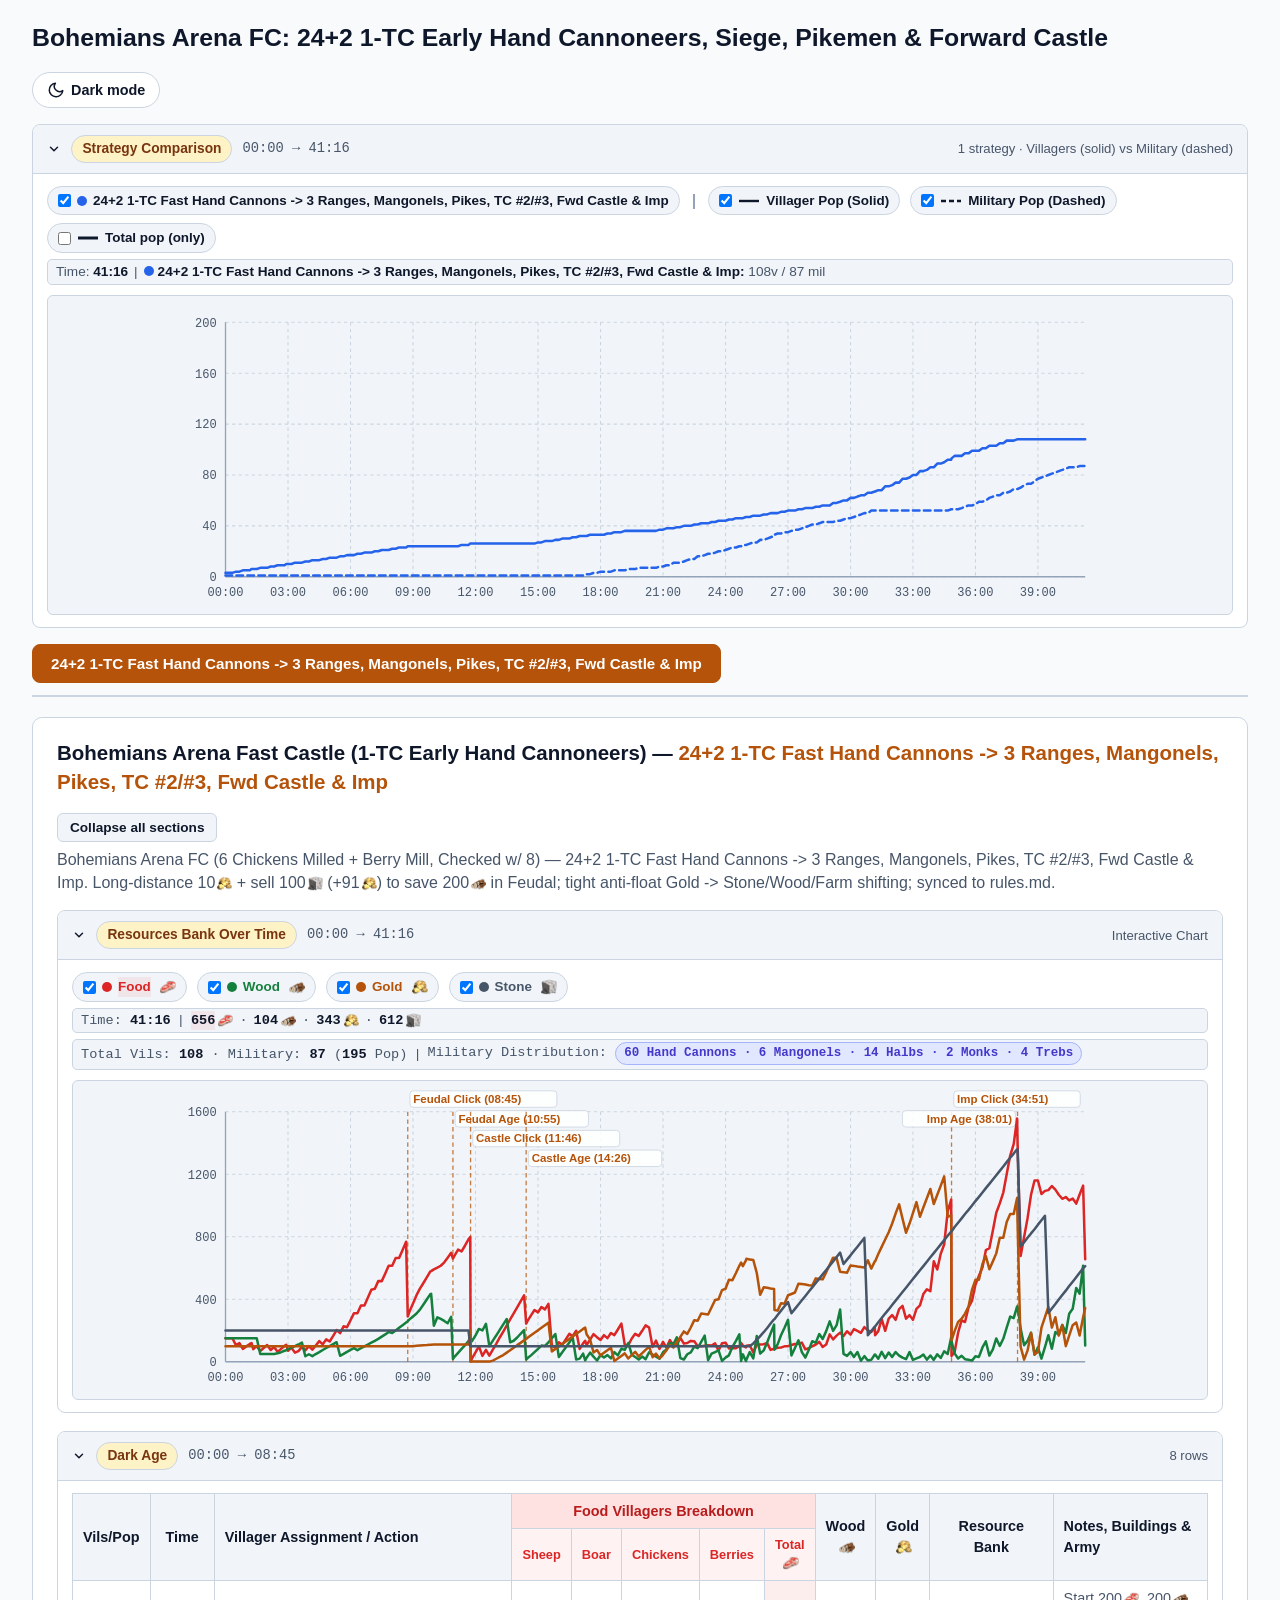
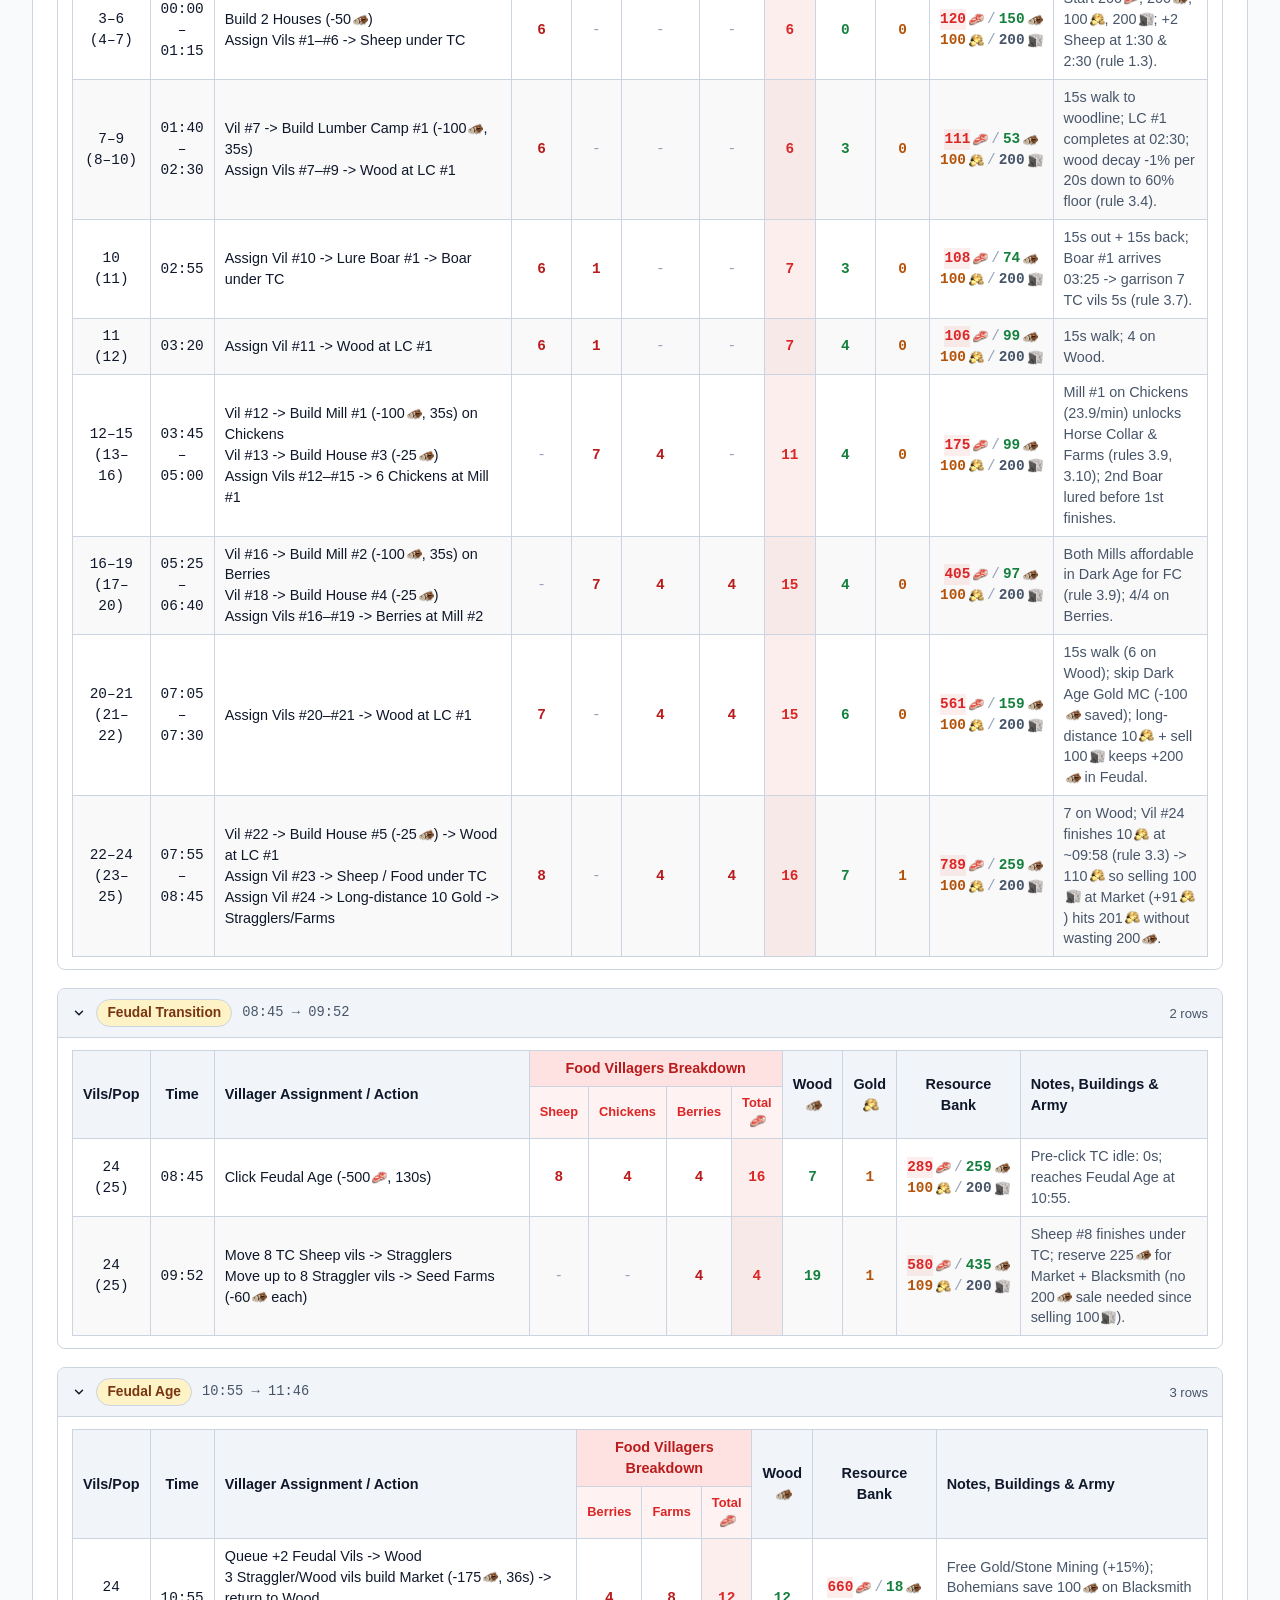
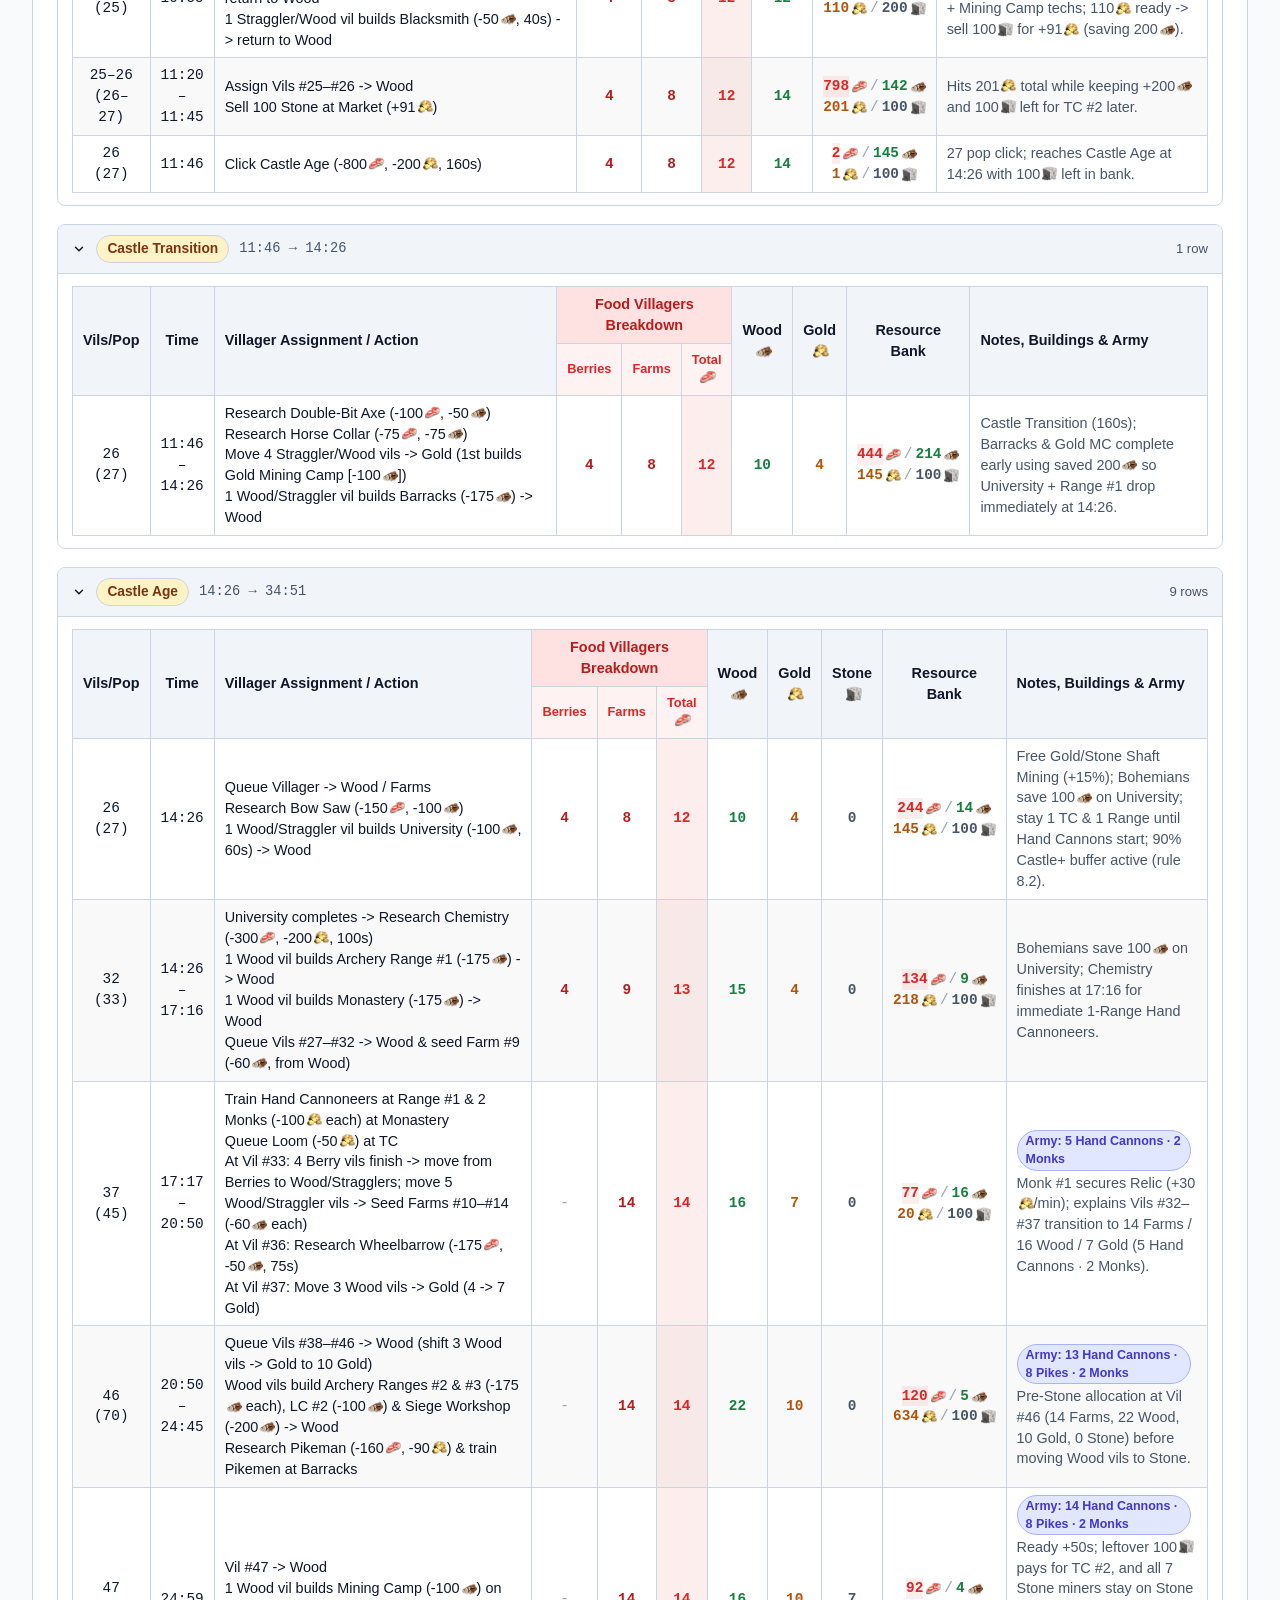
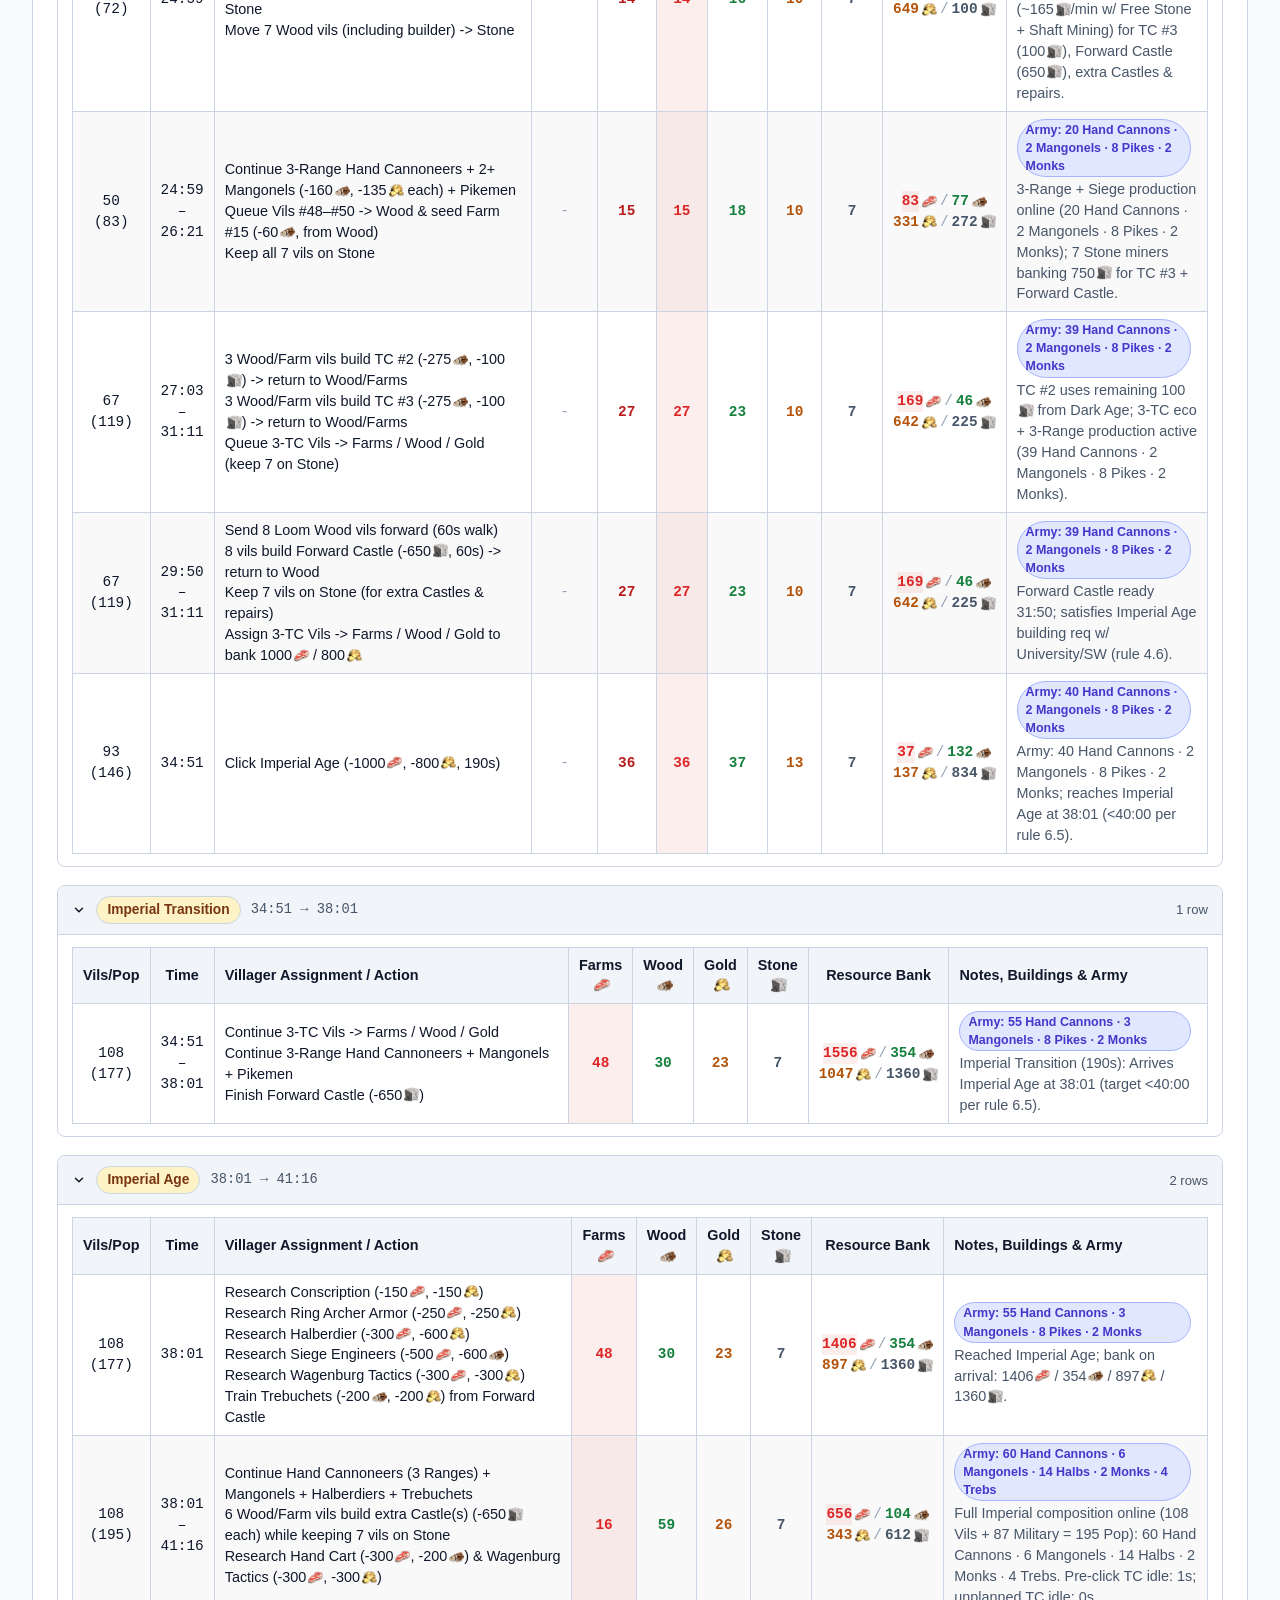
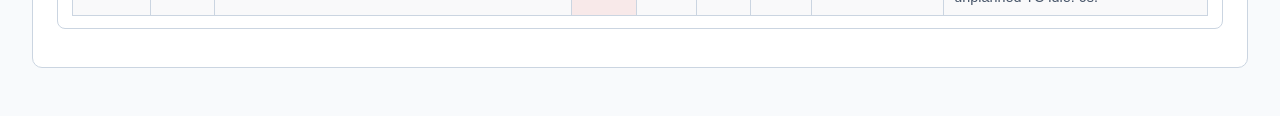
==== commit bdc72704: "Updated build orders to explicitly specify where villagers are moved from on reallocations. Also cla" ====
--- a/builds/bohemians_arena_fc_hand_cannons/bohemians_arena_fc_hand_cannons.html
+++ b/builds/bohemians_arena_fc_hand_cannons/bohemians_arena_fc_hand_cannons.html
@@ -45,7 +45,7 @@
     <details open class="phase-block strategy-comp-block">
         <summary class="phase-title">
             <span class="badge">Strategy Comparison</span>
-            <span class="phase-range mono">00:00 &rarr; 40:39</span>
+            <span class="phase-range mono">00:00 &rarr; 41:16</span>
             <span class="phase-row-count">1 strategy &middot; Villagers (solid) vs Military (dashed)</span>
         </summary>
         <div class="phase-body">
@@ -76,20 +76,20 @@
                     </label>
                 </div>
                 <div class="chart-readout" id="strategy-comp-chart-readout">
-                    <span>Time: <strong>40:39</strong></span><span>|</span><span><span class="swatch" style="background:#2563eb;margin-right:4px"></span><strong>24+2 1-TC Fast Hand Cannons -&gt; 3 Ranges, Mangonels, Pikes, TC #2/#3, Fwd Castle &amp; Imp:</strong> 108v / 85 mil</span>
+                    <span>Time: <strong>41:16</strong></span><span>|</span><span><span class="swatch" style="background:#2563eb;margin-right:4px"></span><strong>24+2 1-TC Fast Hand Cannons -&gt; 3 Ranges, Mangonels, Pikes, TC #2/#3, Fwd Castle &amp; Imp:</strong> 108v / 87 mil</span>
                 </div>
             </div>
             <div class="chart-svg-wrap">
                 <svg id="strategy-comp-chart" class="strategy-chart-svg" viewBox="0 0 860 290"
                      role="img" aria-label="Strategy population comparison chart"
-                     data-comp-series="[{&quot;idx&quot;: 0, &quot;label&quot;: &quot;24+2 1-TC Fast Hand Cannons -&gt; 3 Ranges, Mangonels, Pikes, TC #2/#3, Fwd Castle &amp; Imp&quot;, &quot;color&quot;: &quot;#2563eb&quot;, &quot;pts&quot;: [{&quot;t&quot;: 0, &quot;ts&quot;: &quot;00:00&quot;, &quot;vils&quot;: 3, &quot;mil&quot;: 1, &quot;total&quot;: 4}, {&quot;t&quot;: 10, &quot;ts&quot;: &quot;00:10&quot;, &quot;vils&quot;: 3, &quot;mil&quot;: 1, &quot;total&quot;: 4}, {&quot;t&quot;: 20, &quot;ts&quot;: &quot;00:20&quot;, &quot;vils&quot;: 3, &quot;mil&quot;: 1, &quot;total&quot;: 4}, {&quot;t&quot;: 30, &quot;ts&quot;: &quot;00:30&quot;, &quot;vils&quot;: 4, &quot;mil&quot;: 1, &quot;total&quot;: 5}, {&quot;t&quot;: 40, &quot;ts&quot;: &quot;00:40&quot;, &quot;vils&quot;: 4, &quot;mil&quot;: 1, &quot;total&quot;: 5}, {&quot;t&quot;: 50, &quot;ts&quot;: &quot;00:50&quot;, &quot;vils&quot;: 5, &quot;mil&quot;: 1, &quot;total&quot;: 6}, {&quot;t&quot;: 60, &quot;ts&quot;: &quot;01:00&quot;, &quot;vils&quot;: 5, &quot;mil&quot;: 1, &quot;total&quot;: 6}, {&quot;t&quot;: 70, &quot;ts&quot;: &quot;01:10&quot;, &quot;vils&quot;: 5, &quot;mil&quot;: 1, &quot;total&quot;: 6}, {&quot;t&quot;: 75, &quot;ts&quot;: &quot;01:15&quot;, &quot;vils&quot;: 6, &quot;mil&quot;: 1, &quot;total&quot;: 7}, {&quot;t&quot;: 80, &quot;ts&quot;: &quot;01:20&quot;, &quot;vils&quot;: 6, &quot;mil&quot;: 1, &quot;total&quot;: 7}, {&quot;t&quot;: 90, &quot;ts&quot;: &quot;01:30&quot;, &quot;vils&quot;: 6, &quot;mil&quot;: 1, &quot;total&quot;: 7}, {&quot;t&quot;: 100, &quot;ts&quot;: &quot;01:40&quot;, &quot;vils&quot;: 7, &quot;mil&quot;: 1, &quot;total&quot;: 8}, {&quot;t&quot;: 110, &quot;ts&quot;: &quot;01:50&quot;, &quot;vils&quot;: 7, &quot;mil&quot;: 1, &quot;total&quot;: 8}, {&quot;t&quot;: 120, &quot;ts&quot;: &quot;02:00&quot;, &quot;vils&quot;: 7, &quot;mil&quot;: 1, &quot;total&quot;: 8}, {&quot;t&quot;: 130, &quot;ts&quot;: &quot;02:10&quot;, &quot;vils&quot;: 8, &quot;mil&quot;: 1, &quot;total&quot;: 9}, {&quot;t&quot;: 140, &quot;ts&quot;: &quot;02:20&quot;, &quot;vils&quot;: 8, &quot;mil&quot;: 1, &quot;total&quot;: 9}, {&quot;t&quot;: 150, &quot;ts&quot;: &quot;02:30&quot;, &quot;vils&quot;: 9, &quot;mil&quot;: 1, &quot;total&quot;: 10}, {&quot;t&quot;: 160, &quot;ts&quot;: &quot;02:40&quot;, &quot;vils&quot;: 9, &quot;mil&quot;: 1, &quot;total&quot;: 10}, {&quot;t&quot;: 170, &quot;ts&quot;: &quot;02:50&quot;, &quot;vils&quot;: 9, &quot;mil&quot;: 1, &quot;total&quot;: 10}, {&quot;t&quot;: 175, &quot;ts&quot;: &quot;02:55&quot;, &quot;vils&quot;: 10, &quot;mil&quot;: 1, &quot;total&quot;: 11}, {&quot;t&quot;: 180, &quot;ts&quot;: &quot;03:00&quot;, &quot;vils&quot;: 10, &quot;mil&quot;: 1, &quot;total&quot;: 11}, {&quot;t&quot;: 190, &quot;ts&quot;: &quot;03:10&quot;, &quot;vils&quot;: 10, &quot;mil&quot;: 1, &quot;total&quot;: 11}, {&quot;t&quot;: 200, &quot;ts&quot;: &quot;03:20&quot;, &quot;vils&quot;: 11, &quot;mil&quot;: 1, &quot;total&quot;: 12}, {&quot;t&quot;: 210, &quot;ts&quot;: &quot;03:30&quot;, &quot;vils&quot;: 11, &quot;mil&quot;: 1, &quot;total&quot;: 12}, {&quot;t&quot;: 220, &quot;ts&quot;: &quot;03:40&quot;, &quot;vils&quot;: 11, &quot;mil&quot;: 1, &quot;total&quot;: 12}, {&quot;t&quot;: 230, &quot;ts&quot;: &quot;03:50&quot;, &quot;vils&quot;: 12, &quot;mil&quot;: 1, &quot;total&quot;: 13}, {&quot;t&quot;: 240, &quot;ts&quot;: &quot;04:00&quot;, &quot;vils&quot;: 12, &quot;mil&quot;: 1, &quot;total&quot;: 13}, {&quot;t&quot;: 250, &quot;ts&quot;: &quot;04:10&quot;, &quot;vils&quot;: 13, &quot;mil&quot;: 1, &quot;total&quot;: 14}, {&quot;t&quot;: 260, &quot;ts&quot;: &quot;04:20&quot;, &quot;vils&quot;: 13, &quot;mil&quot;: 1, &quot;total&quot;: 14}, {&quot;t&quot;: 270, &quot;ts&quot;: &quot;04:30&quot;, &quot;vils&quot;: 13, &quot;mil&quot;: 1, &quot;total&quot;: 14}, {&quot;t&quot;: 280, &quot;ts&quot;: &quot;04:40&quot;, &quot;vils&quot;: 14, &quot;mil&quot;: 1, &quot;total&quot;: 15}, {&quot;t&quot;: 290, &quot;ts&quot;: &quot;04:50&quot;, &quot;vils&quot;: 14, &quot;mil&quot;: 1, &quot;total&quot;: 15}, {&quot;t&quot;: 300, &quot;ts&quot;: &quot;05:00&quot;, &quot;vils&quot;: 15, &quot;mil&quot;: 1, &quot;total&quot;: 16}, {&quot;t&quot;: 310, &quot;ts&quot;: &quot;05:10&quot;, &quot;vils&quot;: 15, &quot;mil&quot;: 1, &quot;total&quot;: 16}, {&quot;t&quot;: 320, &quot;ts&quot;: &quot;05:20&quot;, &quot;vils&quot;: 15, &quot;mil&quot;: 1, &quot;total&quot;: 16}, {&quot;t&quot;: 330, &quot;ts&quot;: &quot;05:30&quot;, &quot;vils&quot;: 16, &quot;mil&quot;: 1, &quot;total&quot;: 17}, {&quot;t&quot;: 340, &quot;ts&quot;: &quot;05:40&quot;, &quot;vils&quot;: 16, &quot;mil&quot;: 1, &quot;total&quot;: 17}, {&quot;t&quot;: 350, &quot;ts&quot;: &quot;05:50&quot;, &quot;vils&quot;: 17, &quot;mil&quot;: 1, &quot;total&quot;: 18}, {&quot;t&quot;: 360, &quot;ts&quot;: &quot;06:00&quot;, &quot;vils&quot;: 17, &quot;mil&quot;: 1, &quot;total&quot;: 18}, {&quot;t&quot;: 370, &quot;ts&quot;: &quot;06:10&quot;, &quot;vils&quot;: 17, &quot;mil&quot;: 1, &quot;total&quot;: 18}, {&quot;t&quot;: 380, &quot;ts&quot;: &quot;06:20&quot;, &quot;vils&quot;: 18, &quot;mil&quot;: 1, &quot;total&quot;: 19}, {&quot;t&quot;: 390, &quot;ts&quot;: &quot;06:30&quot;, &quot;vils&quot;: 18, &quot;mil&quot;: 1, &quot;total&quot;: 19}, {&quot;t&quot;: 400, &quot;ts&quot;: &quot;06:40&quot;, &quot;vils&quot;: 19, &quot;mil&quot;: 1, &quot;total&quot;: 20}, {&quot;t&quot;: 410, &quot;ts&quot;: &quot;06:50&quot;, &quot;vils&quot;: 19, &quot;mil&quot;: 1, &quot;total&quot;: 20}, {&quot;t&quot;: 420, &quot;ts&quot;: &quot;07:00&quot;, &quot;vils&quot;: 19, &quot;mil&quot;: 1, &quot;total&quot;: 20}, {&quot;t&quot;: 430, &quot;ts&quot;: &quot;07:10&quot;, &quot;vils&quot;: 20, &quot;mil&quot;: 1, &quot;total&quot;: 21}, {&quot;t&quot;: 440, &quot;ts&quot;: &quot;07:20&quot;, &quot;vils&quot;: 20, &quot;mil&quot;: 1, &quot;total&quot;: 21}, {&quot;t&quot;: 450, &quot;ts&quot;: &quot;07:30&quot;, &quot;vils&quot;: 21, &quot;mil&quot;: 1, &quot;total&quot;: 22}, {&quot;t&quot;: 460, &quot;ts&quot;: &quot;07:40&quot;, &quot;vils&quot;: 21, &quot;mil&quot;: 1, &quot;total&quot;: 22}, {&quot;t&quot;: 470, &quot;ts&quot;: &quot;07:50&quot;, &quot;vils&quot;: 21, &quot;mil&quot;: 1, &quot;total&quot;: 22}, {&quot;t&quot;: 480, &quot;ts&quot;: &quot;08:00&quot;, &quot;vils&quot;: 22, &quot;mil&quot;: 1, &quot;total&quot;: 23}, {&quot;t&quot;: 490, &quot;ts&quot;: &quot;08:10&quot;, &quot;vils&quot;: 22, &quot;mil&quot;: 1, &quot;total&quot;: 23}, {&quot;t&quot;: 500, &quot;ts&quot;: &quot;08:20&quot;, &quot;vils&quot;: 23, &quot;mil&quot;: 1, &quot;total&quot;: 24}, {&quot;t&quot;: 510, &quot;ts&quot;: &quot;08:30&quot;, &quot;vils&quot;: 23, &quot;mil&quot;: 1, &quot;total&quot;: 24}, {&quot;t&quot;: 520, &quot;ts&quot;: &quot;08:40&quot;, &quot;vils&quot;: 23, &quot;mil&quot;: 1, &quot;total&quot;: 24}, {&quot;t&quot;: 525, &quot;ts&quot;: &quot;08:45&quot;, &quot;vils&quot;: 24, &quot;mil&quot;: 1, &quot;total&quot;: 25}, {&quot;t&quot;: 530, &quot;ts&quot;: &quot;08:50&quot;, &quot;vils&quot;: 24, &quot;mil&quot;: 1, &quot;total&quot;: 25}, {&quot;t&quot;: 540, &quot;ts&quot;: &quot;09:00&quot;, &quot;vils&quot;: 24, &quot;mil&quot;: 1, &quot;total&quot;: 25}, {&quot;t&quot;: 550, &quot;ts&quot;: &quot;09:10&quot;, &quot;vils&quot;: 24, &quot;mil&quot;: 1, &quot;total&quot;: 25}, {&quot;t&quot;: 560, &quot;ts&quot;: &quot;09:20&quot;, &quot;vils&quot;: 24, &quot;mil&quot;: 1, &quot;total&quot;: 25}, {&quot;t&quot;: 570, &quot;ts&quot;: &quot;09:30&quot;, &quot;vils&quot;: 24, &quot;mil&quot;: 1, &quot;total&quot;: 25}, {&quot;t&quot;: 580, &quot;ts&quot;: &quot;09:40&quot;, &quot;vils&quot;: 24, &quot;mil&quot;: 1, &quot;total&quot;: 25}, {&quot;t&quot;: 590, &quot;ts&quot;: &quot;09:50&quot;, &quot;vils&quot;: 24, &quot;mil&quot;: 1, &quot;total&quot;: 25}, {&quot;t&quot;: 592, &quot;ts&quot;: &quot;09:52&quot;, &quot;vils&quot;: 24, &quot;mil&quot;: 1, &quot;total&quot;: 25}, {&quot;t&quot;: 600, &quot;ts&quot;: &quot;10:00&quot;, &quot;vils&quot;: 24, &quot;mil&quot;: 1, &quot;total&quot;: 25}, {&quot;t&quot;: 610, &quot;ts&quot;: &quot;10:10&quot;, &quot;vils&quot;: 24, &quot;mil&quot;: 1, &quot;total&quot;: 25}, {&quot;t&quot;: 620, &quot;ts&quot;: &quot;10:20&quot;, &quot;vils&quot;: 24, &quot;mil&quot;: 1, &quot;total&quot;: 25}, {&quot;t&quot;: 630, &quot;ts&quot;: &quot;10:30&quot;, &quot;vils&quot;: 24, &quot;mil&quot;: 1, &quot;total&quot;: 25}, {&quot;t&quot;: 640, &quot;ts&quot;: &quot;10:40&quot;, &quot;vils&quot;: 24, &quot;mil&quot;: 1, &quot;total&quot;: 25}, {&quot;t&quot;: 650, &quot;ts&quot;: &quot;10:50&quot;, &quot;vils&quot;: 24, &quot;mil&quot;: 1, &quot;total&quot;: 25}, {&quot;t&quot;: 655, &quot;ts&quot;: &quot;10:55&quot;, &quot;vils&quot;: 24, &quot;mil&quot;: 1, &quot;total&quot;: 25}, {&quot;t&quot;: 660, &quot;ts&quot;: &quot;11:00&quot;, &quot;vils&quot;: 24, &quot;mil&quot;: 1, &quot;total&quot;: 25}, {&quot;t&quot;: 670, &quot;ts&quot;: &quot;11:10&quot;, &quot;vils&quot;: 24, &quot;mil&quot;: 1, &quot;total&quot;: 25}, {&quot;t&quot;: 680, &quot;ts&quot;: &quot;11:20&quot;, &quot;vils&quot;: 25, &quot;mil&quot;: 1, &quot;total&quot;: 26}, {&quot;t&quot;: 690, &quot;ts&quot;: &quot;11:30&quot;, &quot;vils&quot;: 25, &quot;mil&quot;: 1, &quot;total&quot;: 26}, {&quot;t&quot;: 700, &quot;ts&quot;: &quot;11:40&quot;, &quot;vils&quot;: 25, &quot;mil&quot;: 1, &quot;total&quot;: 26}, {&quot;t&quot;: 705, &quot;ts&quot;: &quot;11:45&quot;, &quot;vils&quot;: 26, &quot;mil&quot;: 1, &quot;total&quot;: 27}, {&quot;t&quot;: 706, &quot;ts&quot;: &quot;11:46&quot;, &quot;vils&quot;: 26, &quot;mil&quot;: 1, &quot;total&quot;: 27}, {&quot;t&quot;: 710, &quot;ts&quot;: &quot;11:50&quot;, &quot;vils&quot;: 26, &quot;mil&quot;: 1, &quot;total&quot;: 27}, {&quot;t&quot;: 720, &quot;ts&quot;: &quot;12:00&quot;, &quot;vils&quot;: 26, &quot;mil&quot;: 1, &quot;total&quot;: 27}, {&quot;t&quot;: 730, &quot;ts&quot;: &quot;12:10&quot;, &quot;vils&quot;: 26, &quot;mil&quot;: 1, &quot;total&quot;: 27}, {&quot;t&quot;: 740, &quot;ts&quot;: &quot;12:20&quot;, &quot;vils&quot;: 26, &quot;mil&quot;: 1, &quot;total&quot;: 27}, {&quot;t&quot;: 750, &quot;ts&quot;: &quot;12:30&quot;, &quot;vils&quot;: 26, &quot;mil&quot;: 1, &quot;total&quot;: 27}, {&quot;t&quot;: 760, &quot;ts&quot;: &quot;12:40&quot;, &quot;vils&quot;: 26, &quot;mil&quot;: 1, &quot;total&quot;: 27}, {&quot;t&quot;: 770, &quot;ts&quot;: &quot;12:50&quot;, &quot;vils&quot;: 26, &quot;mil&quot;: 1, &quot;total&quot;: 27}, {&quot;t&quot;: 780, &quot;ts&quot;: &quot;13:00&quot;, &quot;vils&quot;: 26, &quot;mil&quot;: 1, &quot;total&quot;: 27}, {&quot;t&quot;: 790, &quot;ts&quot;: &quot;13:10&quot;, &quot;vils&quot;: 26, &quot;mil&quot;: 1, &quot;total&quot;: 27}, {&quot;t&quot;: 800, &quot;ts&quot;: &quot;13:20&quot;, &quot;vils&quot;: 26, &quot;mil&quot;: 1, &quot;total&quot;: 27}, {&quot;t&quot;: 810, &quot;ts&quot;: &quot;13:30&quot;, &quot;vils&quot;: 26, &quot;mil&quot;: 1, &quot;total&quot;: 27}, {&quot;t&quot;: 820, &quot;ts&quot;: &quot;13:40&quot;, &quot;vils&quot;: 26, &quot;mil&quot;: 1, &quot;total&quot;: 27}, {&quot;t&quot;: 830, &quot;ts&quot;: &quot;13:50&quot;, &quot;vils&quot;: 26, &quot;mil&quot;: 1, &quot;total&quot;: 27}, {&quot;t&quot;: 840, &quot;ts&quot;: &quot;14:00&quot;, &quot;vils&quot;: 26, &quot;mil&quot;: 1, &quot;total&quot;: 27}, {&quot;t&quot;: 850, &quot;ts&quot;: &quot;14:10&quot;, &quot;vils&quot;: 26, &quot;mil&quot;: 1, &quot;total&quot;: 27}, {&quot;t&quot;: 860, &quot;ts&quot;: &quot;14:20&quot;, &quot;vils&quot;: 26, &quot;mil&quot;: 1, &quot;total&quot;: 27}, {&quot;t&quot;: 866, &quot;ts&quot;: &quot;14:26&quot;, &quot;vils&quot;: 26, &quot;mil&quot;: 1, &quot;total&quot;: 27}, {&quot;t&quot;: 870, &quot;ts&quot;: &quot;14:30&quot;, &quot;vils&quot;: 26, &quot;mil&quot;: 1, &quot;total&quot;: 27}, {&quot;t&quot;: 880, &quot;ts&quot;: &quot;14:40&quot;, &quot;vils&quot;: 26, &quot;mil&quot;: 1, &quot;total&quot;: 27}, {&quot;t&quot;: 890, &quot;ts&quot;: &quot;14:50&quot;, &quot;vils&quot;: 26, &quot;mil&quot;: 1, &quot;total&quot;: 27}, {&quot;t&quot;: 900, &quot;ts&quot;: &quot;15:00&quot;, &quot;vils&quot;: 27, &quot;mil&quot;: 1, &quot;total&quot;: 28}, {&quot;t&quot;: 910, &quot;ts&quot;: &quot;15:10&quot;, &quot;vils&quot;: 27, &quot;mil&quot;: 1, &quot;total&quot;: 28}, {&quot;t&quot;: 920, &quot;ts&quot;: &quot;15:20&quot;, &quot;vils&quot;: 28, &quot;mil&quot;: 1, &quot;total&quot;: 29}, {&quot;t&quot;: 930, &quot;ts&quot;: &quot;15:30&quot;, &quot;vils&quot;: 28, &quot;mil&quot;: 1, &quot;total&quot;: 29}, {&quot;t&quot;: 940, &quot;ts&quot;: &quot;15:40&quot;, &quot;vils&quot;: 28, &quot;mil&quot;: 1, &quot;total&quot;: 29}, {&quot;t&quot;: 950, &quot;ts&quot;: &quot;15:50&quot;, &quot;vils&quot;: 29, &quot;mil&quot;: 1, &quot;total&quot;: 30}, {&quot;t&quot;: 960, &quot;ts&quot;: &quot;16:00&quot;, &quot;vils&quot;: 29, &quot;mil&quot;: 1, &quot;total&quot;: 30}, {&quot;t&quot;: 970, &quot;ts&quot;: &quot;16:10&quot;, &quot;vils&quot;: 30, &quot;mil&quot;: 1, &quot;total&quot;: 31}, {&quot;t&quot;: 980, &quot;ts&quot;: &quot;16:20&quot;, &quot;vils&quot;: 30, &quot;mil&quot;: 1, &quot;total&quot;: 31}, {&quot;t&quot;: 990, &quot;ts&quot;: &quot;16:30&quot;, &quot;vils&quot;: 30, &quot;mil&quot;: 1, &quot;total&quot;: 31}, {&quot;t&quot;: 1000, &quot;ts&quot;: &quot;16:40&quot;, &quot;vils&quot;: 31, &quot;mil&quot;: 1, &quot;total&quot;: 32}, {&quot;t&quot;: 1010, &quot;ts&quot;: &quot;16:50&quot;, &quot;vils&quot;: 31, &quot;mil&quot;: 1, &quot;total&quot;: 32}, {&quot;t&quot;: 1020, &quot;ts&quot;: &quot;17:00&quot;, &quot;vils&quot;: 32, &quot;mil&quot;: 1, &quot;total&quot;: 33}, {&quot;t&quot;: 1030, &quot;ts&quot;: &quot;17:10&quot;, &quot;vils&quot;: 32, &quot;mil&quot;: 1, &quot;total&quot;: 33}, {&quot;t&quot;: 1036, &quot;ts&quot;: &quot;17:16&quot;, &quot;vils&quot;: 32, &quot;mil&quot;: 1, &quot;total&quot;: 33}, {&quot;t&quot;: 1040, &quot;ts&quot;: &quot;17:20&quot;, &quot;vils&quot;: 32, &quot;mil&quot;: 2, &quot;total&quot;: 34}, {&quot;t&quot;: 1050, &quot;ts&quot;: &quot;17:30&quot;, &quot;vils&quot;: 33, &quot;mil&quot;: 2, &quot;total&quot;: 35}, {&quot;t&quot;: 1060, &quot;ts&quot;: &quot;17:40&quot;, &quot;vils&quot;: 33, &quot;mil&quot;: 3, &quot;total&quot;: 36}, {&quot;t&quot;: 1070, &quot;ts&quot;: &quot;17:50&quot;, &quot;vils&quot;: 33, &quot;mil&quot;: 3, &quot;total&quot;: 36}, {&quot;t&quot;: 1080, &quot;ts&quot;: &quot;18:00&quot;, &quot;vils&quot;: 33, &quot;mil&quot;: 4, &quot;total&quot;: 37}, {&quot;t&quot;: 1090, &quot;ts&quot;: &quot;18:10&quot;, &quot;vils&quot;: 33, &quot;mil&quot;: 4, &quot;total&quot;: 37}, {&quot;t&quot;: 1100, &quot;ts&quot;: &quot;18:20&quot;, &quot;vils&quot;: 34, &quot;mil&quot;: 4, &quot;total&quot;: 38}, {&quot;t&quot;: 1110, &quot;ts&quot;: &quot;18:30&quot;, &quot;vils&quot;: 34, &quot;mil&quot;: 4, &quot;total&quot;: 38}, {&quot;t&quot;: 1120, &quot;ts&quot;: &quot;18:40&quot;, &quot;vils&quot;: 35, &quot;mil&quot;: 5, &quot;total&quot;: 40}, {&quot;t&quot;: 1130, &quot;ts&quot;: &quot;18:50&quot;, &quot;vils&quot;: 35, &quot;mil&quot;: 5, &quot;total&quot;: 40}, {&quot;t&quot;: 1140, &quot;ts&quot;: &quot;19:00&quot;, &quot;vils&quot;: 35, &quot;mil&quot;: 5, &quot;total&quot;: 40}, {&quot;t&quot;: 1150, &quot;ts&quot;: &quot;19:10&quot;, &quot;vils&quot;: 36, &quot;mil&quot;: 5, &quot;total&quot;: 41}, {&quot;t&quot;: 1160, &quot;ts&quot;: &quot;19:20&quot;, &quot;vils&quot;: 36, &quot;mil&quot;: 6, &quot;total&quot;: 42}, {&quot;t&quot;: 1170, &quot;ts&quot;: &quot;19:30&quot;, &quot;vils&quot;: 36, &quot;mil&quot;: 6, &quot;total&quot;: 42}, {&quot;t&quot;: 1180, &quot;ts&quot;: &quot;19:40&quot;, &quot;vils&quot;: 36, &quot;mil&quot;: 6, &quot;total&quot;: 42}, {&quot;t&quot;: 1190, &quot;ts&quot;: &quot;19:50&quot;, &quot;vils&quot;: 36, &quot;mil&quot;: 7, &quot;total&quot;: 43}, {&quot;t&quot;: 1200, &quot;ts&quot;: &quot;20:00&quot;, &quot;vils&quot;: 36, &quot;mil&quot;: 7, &quot;total&quot;: 43}, {&quot;t&quot;: 1210, &quot;ts&quot;: &quot;20:10&quot;, &quot;vils&quot;: 36, &quot;mil&quot;: 7, &quot;total&quot;: 43}, {&quot;t&quot;: 1220, &quot;ts&quot;: &quot;20:20&quot;, &quot;vils&quot;: 36, &quot;mil&quot;: 7, &quot;total&quot;: 43}, {&quot;t&quot;: 1230, &quot;ts&quot;: &quot;20:30&quot;, &quot;vils&quot;: 36, &quot;mil&quot;: 7, &quot;total&quot;: 43}, {&quot;t&quot;: 1240, &quot;ts&quot;: &quot;20:40&quot;, &quot;vils&quot;: 36, &quot;mil&quot;: 7, &quot;total&quot;: 43}, {&quot;t&quot;: 1250, &quot;ts&quot;: &quot;20:50&quot;, &quot;vils&quot;: 37, &quot;mil&quot;: 8, &quot;total&quot;: 45}, {&quot;t&quot;: 1260, &quot;ts&quot;: &quot;21:00&quot;, &quot;vils&quot;: 37, &quot;mil&quot;: 8, &quot;total&quot;: 45}, {&quot;t&quot;: 1270, &quot;ts&quot;: &quot;21:10&quot;, &quot;vils&quot;: 38, &quot;mil&quot;: 9, &quot;total&quot;: 47}, {&quot;t&quot;: 1280, &quot;ts&quot;: &quot;21:20&quot;, &quot;vils&quot;: 38, &quot;mil&quot;: 9, &quot;total&quot;: 47}, {&quot;t&quot;: 1290, &quot;ts&quot;: &quot;21:30&quot;, &quot;vils&quot;: 38, &quot;mil&quot;: 11, &quot;total&quot;: 49}, {&quot;t&quot;: 1300, &quot;ts&quot;: &quot;21:40&quot;, &quot;vils&quot;: 39, &quot;mil&quot;: 11, &quot;total&quot;: 50}, {&quot;t&quot;: 1310, &quot;ts&quot;: &quot;21:50&quot;, &quot;vils&quot;: 39, &quot;mil&quot;: 11, &quot;total&quot;: 50}, {&quot;t&quot;: 1320, &quot;ts&quot;: &quot;22:00&quot;, &quot;vils&quot;: 40, &quot;mil&quot;: 12, &quot;total&quot;: 52}, {&quot;t&quot;: 1330, &quot;ts&quot;: &quot;22:10&quot;, &quot;vils&quot;: 40, &quot;mil&quot;: 13, &quot;total&quot;: 53}, {&quot;t&quot;: 1340, &quot;ts&quot;: &quot;22:20&quot;, &quot;vils&quot;: 40, &quot;mil&quot;: 14, &quot;total&quot;: 54}, {&quot;t&quot;: 1350, &quot;ts&quot;: &quot;22:30&quot;, &quot;vils&quot;: 41, &quot;mil&quot;: 14, &quot;total&quot;: 55}, {&quot;t&quot;: 1360, &quot;ts&quot;: &quot;22:40&quot;, &quot;vils&quot;: 41, &quot;mil&quot;: 16, &quot;total&quot;: 57}, {&quot;t&quot;: 1370, &quot;ts&quot;: &quot;22:50&quot;, &quot;vils&quot;: 42, &quot;mil&quot;: 16, &quot;total&quot;: 58}, {&quot;t&quot;: 1380, &quot;ts&quot;: &quot;23:00&quot;, &quot;vils&quot;: 42, &quot;mil&quot;: 17, &quot;total&quot;: 59}, {&quot;t&quot;: 1390, &quot;ts&quot;: &quot;23:10&quot;, &quot;vils&quot;: 42, &quot;mil&quot;: 18, &quot;total&quot;: 60}, {&quot;t&quot;: 1400, &quot;ts&quot;: &quot;23:20&quot;, &quot;vils&quot;: 43, &quot;mil&quot;: 18, &quot;total&quot;: 61}, {&quot;t&quot;: 1410, &quot;ts&quot;: &quot;23:30&quot;, &quot;vils&quot;: 43, &quot;mil&quot;: 19, &quot;total&quot;: 62}, {&quot;t&quot;: 1420, &quot;ts&quot;: &quot;23:40&quot;, &quot;vils&quot;: 44, &quot;mil&quot;: 20, &quot;total&quot;: 64}, {&quot;t&quot;: 1430, &quot;ts&quot;: &quot;23:50&quot;, &quot;vils&quot;: 44, &quot;mil&quot;: 20, &quot;total&quot;: 64}, {&quot;t&quot;: 1440, &quot;ts&quot;: &quot;24:00&quot;, &quot;vils&quot;: 44, &quot;mil&quot;: 21, &quot;total&quot;: 65}, {&quot;t&quot;: 1450, &quot;ts&quot;: &quot;24:10&quot;, &quot;vils&quot;: 45, &quot;mil&quot;: 22, &quot;total&quot;: 67}, {&quot;t&quot;: 1460, &quot;ts&quot;: &quot;24:20&quot;, &quot;vils&quot;: 45, &quot;mil&quot;: 23, &quot;total&quot;: 68}, {&quot;t&quot;: 1470, &quot;ts&quot;: &quot;24:30&quot;, &quot;vils&quot;: 46, &quot;mil&quot;: 23, &quot;total&quot;: 69}, {&quot;t&quot;: 1480, &quot;ts&quot;: &quot;24:40&quot;, &quot;vils&quot;: 46, &quot;mil&quot;: 24, &quot;total&quot;: 70}, {&quot;t&quot;: 1490, &quot;ts&quot;: &quot;24:50&quot;, &quot;vils&quot;: 46, &quot;mil&quot;: 25, &quot;total&quot;: 71}, {&quot;t&quot;: 1499, &quot;ts&quot;: &quot;24:59&quot;, &quot;vils&quot;: 47, &quot;mil&quot;: 25, &quot;total&quot;: 72}, {&quot;t&quot;: 1500, &quot;ts&quot;: &quot;25:00&quot;, &quot;vils&quot;: 47, &quot;mil&quot;: 25, &quot;total&quot;: 72}, {&quot;t&quot;: 1510, &quot;ts&quot;: &quot;25:10&quot;, &quot;vils&quot;: 47, &quot;mil&quot;: 25, &quot;total&quot;: 72}, {&quot;t&quot;: 1520, &quot;ts&quot;: &quot;25:20&quot;, &quot;vils&quot;: 48, &quot;mil&quot;: 26, &quot;total&quot;: 74}, {&quot;t&quot;: 1530, &quot;ts&quot;: &quot;25:30&quot;, &quot;vils&quot;: 48, &quot;mil&quot;: 26, &quot;total&quot;: 74}, {&quot;t&quot;: 1540, &quot;ts&quot;: &quot;25:40&quot;, &quot;vils&quot;: 48, &quot;mil&quot;: 26, &quot;total&quot;: 74}, {&quot;t&quot;: 1550, &quot;ts&quot;: &quot;25:50&quot;, &quot;vils&quot;: 49, &quot;mil&quot;: 26, &quot;total&quot;: 75}, {&quot;t&quot;: 1560, &quot;ts&quot;: &quot;26:00&quot;, &quot;vils&quot;: 49, &quot;mil&quot;: 26, &quot;total&quot;: 75}, {&quot;t&quot;: 1570, &quot;ts&quot;: &quot;26:10&quot;, &quot;vils&quot;: 50, &quot;mil&quot;: 27, &quot;total&quot;: 77}, {&quot;t&quot;: 1580, &quot;ts&quot;: &quot;26:20&quot;, &quot;vils&quot;: 50, &quot;mil&quot;: 28, &quot;total&quot;: 78}, {&quot;t&quot;: 1590, &quot;ts&quot;: &quot;26:30&quot;, &quot;vils&quot;: 50, &quot;mil&quot;: 29, &quot;total&quot;: 79}, {&quot;t&quot;: 1600, &quot;ts&quot;: &quot;26:40&quot;, &quot;vils&quot;: 51, &quot;mil&quot;: 29, &quot;total&quot;: 80}, {&quot;t&quot;: 1610, &quot;ts&quot;: &quot;26:50&quot;, &quot;vils&quot;: 51, &quot;mil&quot;: 31, &quot;total&quot;: 82}, {&quot;t&quot;: 1619, &quot;ts&quot;: &quot;26:59&quot;, &quot;vils&quot;: 52, &quot;mil&quot;: 32, &quot;total&quot;: 84}, {&quot;t&quot;: 1620, &quot;ts&quot;: &quot;27:00&quot;, &quot;vils&quot;: 52, &quot;mil&quot;: 32, &quot;total&quot;: 84}, {&quot;t&quot;: 1630, &quot;ts&quot;: &quot;27:10&quot;, &quot;vils&quot;: 52, &quot;mil&quot;: 33, &quot;total&quot;: 85}, {&quot;t&quot;: 1640, &quot;ts&quot;: &quot;27:20&quot;, &quot;vils&quot;: 52, &quot;mil&quot;: 34, &quot;total&quot;: 86}, {&quot;t&quot;: 1650, &quot;ts&quot;: &quot;27:30&quot;, &quot;vils&quot;: 53, &quot;mil&quot;: 34, &quot;total&quot;: 87}, {&quot;t&quot;: 1660, &quot;ts&quot;: &quot;27:40&quot;, &quot;vils&quot;: 53, &quot;mil&quot;: 35, &quot;total&quot;: 88}, {&quot;t&quot;: 1670, &quot;ts&quot;: &quot;27:50&quot;, &quot;vils&quot;: 54, &quot;mil&quot;: 36, &quot;total&quot;: 90}, {&quot;t&quot;: 1680, &quot;ts&quot;: &quot;28:00&quot;, &quot;vils&quot;: 54, &quot;mil&quot;: 37, &quot;total&quot;: 91}, {&quot;t&quot;: 1690, &quot;ts&quot;: &quot;28:10&quot;, &quot;vils&quot;: 54, &quot;mil&quot;: 38, &quot;total&quot;: 92}, {&quot;t&quot;: 1700, &quot;ts&quot;: &quot;28:20&quot;, &quot;vils&quot;: 55, &quot;mil&quot;: 38, &quot;total&quot;: 93}, {&quot;t&quot;: 1710, &quot;ts&quot;: &quot;28:30&quot;, &quot;vils&quot;: 55, &quot;mil&quot;: 39, &quot;total&quot;: 94}, {&quot;t&quot;: 1720, &quot;ts&quot;: &quot;28:40&quot;, &quot;vils&quot;: 56, &quot;mil&quot;: 40, &quot;total&quot;: 96}, {&quot;t&quot;: 1730, &quot;ts&quot;: &quot;28:50&quot;, &quot;vils&quot;: 56, &quot;mil&quot;: 41, &quot;total&quot;: 97}, {&quot;t&quot;: 1740, &quot;ts&quot;: &quot;29:00&quot;, &quot;vils&quot;: 56, &quot;mil&quot;: 42, &quot;total&quot;: 98}, {&quot;t&quot;: 1750, &quot;ts&quot;: &quot;29:10&quot;, &quot;vils&quot;: 57, &quot;mil&quot;: 43, &quot;total&quot;: 100}, {&quot;t&quot;: 1760, &quot;ts&quot;: &quot;29:20&quot;, &quot;vils&quot;: 57, &quot;mil&quot;: 44, &quot;total&quot;: 101}, {&quot;t&quot;: 1770, &quot;ts&quot;: &quot;29:30&quot;, &quot;vils&quot;: 58, &quot;mil&quot;: 44, &quot;total&quot;: 102}, {&quot;t&quot;: 1780, &quot;ts&quot;: &quot;29:40&quot;, &quot;vils&quot;: 58, &quot;mil&quot;: 45, &quot;total&quot;: 103}, {&quot;t&quot;: 1790, &quot;ts&quot;: &quot;29:50&quot;, &quot;vils&quot;: 58, &quot;mil&quot;: 46, &quot;total&quot;: 104}, {&quot;t&quot;: 1800, &quot;ts&quot;: &quot;30:00&quot;, &quot;vils&quot;: 59, &quot;mil&quot;: 46, &quot;total&quot;: 105}, {&quot;t&quot;: 1810, &quot;ts&quot;: &quot;30:10&quot;, &quot;vils&quot;: 59, &quot;mil&quot;: 47, &quot;total&quot;: 106}, {&quot;t&quot;: 1820, &quot;ts&quot;: &quot;30:20&quot;, &quot;vils&quot;: 61, &quot;mil&quot;: 48, &quot;total&quot;: 109}, {&quot;t&quot;: 1830, &quot;ts&quot;: &quot;30:30&quot;, &quot;vils&quot;: 61, &quot;mil&quot;: 48, &quot;total&quot;: 109}, {&quot;t&quot;: 1840, &quot;ts&quot;: &quot;30:40&quot;, &quot;vils&quot;: 62, &quot;mil&quot;: 48, &quot;total&quot;: 110}, {&quot;t&quot;: 1850, &quot;ts&quot;: &quot;30:50&quot;, &quot;vils&quot;: 63, &quot;mil&quot;: 48, &quot;total&quot;: 111}, {&quot;t&quot;: 1860, &quot;ts&quot;: &quot;31:00&quot;, &quot;vils&quot;: 63, &quot;mil&quot;: 49, &quot;total&quot;: 112}, {&quot;t&quot;: 1870, &quot;ts&quot;: &quot;31:10&quot;, &quot;vils&quot;: 65, &quot;mil&quot;: 49, &quot;total&quot;: 114}, {&quot;t&quot;: 1880, &quot;ts&quot;: &quot;31:20&quot;, &quot;vils&quot;: 65, &quot;mil&quot;: 49, &quot;total&quot;: 114}, {&quot;t&quot;: 1890, &quot;ts&quot;: &quot;31:30&quot;, &quot;vils&quot;: 66, &quot;mil&quot;: 50, &quot;total&quot;: 116}, {&quot;t&quot;: 1900, &quot;ts&quot;: &quot;31:40&quot;, &quot;vils&quot;: 67, &quot;mil&quot;: 50, &quot;total&quot;: 117}, {&quot;t&quot;: 1905, &quot;ts&quot;: &quot;31:45&quot;, &quot;vils&quot;: 67, &quot;mil&quot;: 50, &quot;total&quot;: 117}, {&quot;t&quot;: 1910, &quot;ts&quot;: &quot;31:50&quot;, &quot;vils&quot;: 67, &quot;mil&quot;: 50, &quot;total&quot;: 117}, {&quot;t&quot;: 1920, &quot;ts&quot;: &quot;32:00&quot;, &quot;vils&quot;: 69, &quot;mil&quot;: 50, &quot;total&quot;: 119}, {&quot;t&quot;: 1930, &quot;ts&quot;: &quot;32:10&quot;, &quot;vils&quot;: 70, &quot;mil&quot;: 50, &quot;total&quot;: 120}, {&quot;t&quot;: 1940, &quot;ts&quot;: &quot;32:20&quot;, &quot;vils&quot;: 71, &quot;mil&quot;: 50, &quot;total&quot;: 121}, {&quot;t&quot;: 1950, &quot;ts&quot;: &quot;32:30&quot;, &quot;vils&quot;: 72, &quot;mil&quot;: 50, &quot;total&quot;: 122}, {&quot;t&quot;: 1960, &quot;ts&quot;: &quot;32:40&quot;, &quot;vils&quot;: 73, &quot;mil&quot;: 50, &quot;total&quot;: 123}, {&quot;t&quot;: 1970, &quot;ts&quot;: &quot;32:50&quot;, &quot;vils&quot;: 75, &quot;mil&quot;: 50, &quot;total&quot;: 125}, {&quot;t&quot;: 1980, &quot;ts&quot;: &quot;33:00&quot;, &quot;vils&quot;: 76, &quot;mil&quot;: 50, &quot;total&quot;: 126}, {&quot;t&quot;: 1990, &quot;ts&quot;: &quot;33:10&quot;, &quot;vils&quot;: 77, &quot;mil&quot;: 50, &quot;total&quot;: 127}, {&quot;t&quot;: 2000, &quot;ts&quot;: &quot;33:20&quot;, &quot;vils&quot;: 78, &quot;mil&quot;: 50, &quot;total&quot;: 128}, {&quot;t&quot;: 2010, &quot;ts&quot;: &quot;33:30&quot;, &quot;vils&quot;: 79, &quot;mil&quot;: 50, &quot;total&quot;: 129}, {&quot;t&quot;: 2020, &quot;ts&quot;: &quot;33:40&quot;, &quot;vils&quot;: 81, &quot;mil&quot;: 50, &quot;total&quot;: 131}, {&quot;t&quot;: 2030, &quot;ts&quot;: &quot;33:50&quot;, &quot;vils&quot;: 82, &quot;mil&quot;: 50, &quot;total&quot;: 132}, {&quot;t&quot;: 2040, &quot;ts&quot;: &quot;34:00&quot;, &quot;vils&quot;: 83, &quot;mil&quot;: 50, &quot;total&quot;: 133}, {&quot;t&quot;: 2050, &quot;ts&quot;: &quot;34:10&quot;, &quot;vils&quot;: 84, &quot;mil&quot;: 50, &quot;total&quot;: 134}, {&quot;t&quot;: 2060, &quot;ts&quot;: &quot;34:20&quot;, &quot;vils&quot;: 85, &quot;mil&quot;: 50, &quot;total&quot;: 135}, {&quot;t&quot;: 2070, &quot;ts&quot;: &quot;34:30&quot;, &quot;vils&quot;: 87, &quot;mil&quot;: 50, &quot;total&quot;: 137}, {&quot;t&quot;: 2080, &quot;ts&quot;: &quot;34:40&quot;, &quot;vils&quot;: 88, &quot;mil&quot;: 50, &quot;total&quot;: 138}, {&quot;t&quot;: 2090, &quot;ts&quot;: &quot;34:50&quot;, &quot;vils&quot;: 89, &quot;mil&quot;: 50, &quot;total&quot;: 139}, {&quot;t&quot;: 2100, &quot;ts&quot;: &quot;35:00&quot;, &quot;vils&quot;: 90, &quot;mil&quot;: 50, &quot;total&quot;: 140}, {&quot;t&quot;: 2110, &quot;ts&quot;: &quot;35:10&quot;, &quot;vils&quot;: 91, &quot;mil&quot;: 50, &quot;total&quot;: 141}, {&quot;t&quot;: 2119, &quot;ts&quot;: &quot;35:19&quot;, &quot;vils&quot;: 93, &quot;mil&quot;: 50, &quot;total&quot;: 143}, {&quot;t&quot;: 2120, &quot;ts&quot;: &quot;35:20&quot;, &quot;vils&quot;: 93, &quot;mil&quot;: 50, &quot;total&quot;: 143}, {&quot;t&quot;: 2130, &quot;ts&quot;: &quot;35:30&quot;, &quot;vils&quot;: 94, &quot;mil&quot;: 50, &quot;total&quot;: 144}, {&quot;t&quot;: 2140, &quot;ts&quot;: &quot;35:40&quot;, &quot;vils&quot;: 95, &quot;mil&quot;: 50, &quot;total&quot;: 145}, {&quot;t&quot;: 2150, &quot;ts&quot;: &quot;35:50&quot;, &quot;vils&quot;: 95, &quot;mil&quot;: 51, &quot;total&quot;: 146}, {&quot;t&quot;: 2160, &quot;ts&quot;: &quot;36:00&quot;, &quot;vils&quot;: 96, &quot;mil&quot;: 53, &quot;total&quot;: 149}, {&quot;t&quot;: 2170, &quot;ts&quot;: &quot;36:10&quot;, &quot;vils&quot;: 97, &quot;mil&quot;: 53, &quot;total&quot;: 150}, {&quot;t&quot;: 2180, &quot;ts&quot;: &quot;36:20&quot;, &quot;vils&quot;: 98, &quot;mil&quot;: 53, &quot;total&quot;: 151}, {&quot;t&quot;: 2190, &quot;ts&quot;: &quot;36:30&quot;, &quot;vils&quot;: 99, &quot;mil&quot;: 56, &quot;total&quot;: 155}, {&quot;t&quot;: 2200, &quot;ts&quot;: &quot;36:40&quot;, &quot;vils&quot;: 99, &quot;mil&quot;: 57, &quot;total&quot;: 156}, {&quot;t&quot;: 2210, &quot;ts&quot;: &quot;36:50&quot;, &quot;vils&quot;: 100, &quot;mil&quot;: 57, &quot;total&quot;: 157}, {&quot;t&quot;: 2220, &quot;ts&quot;: &quot;37:00&quot;, &quot;vils&quot;: 101, &quot;mil&quot;: 59, &quot;total&quot;: 160}, {&quot;t&quot;: 2230, &quot;ts&quot;: &quot;37:10&quot;, &quot;vils&quot;: 102, &quot;mil&quot;: 60, &quot;total&quot;: 162}, {&quot;t&quot;: 2240, &quot;ts&quot;: &quot;37:20&quot;, &quot;vils&quot;: 103, &quot;mil&quot;: 60, &quot;total&quot;: 163}, {&quot;t&quot;: 2250, &quot;ts&quot;: &quot;37:30&quot;, &quot;vils&quot;: 103, &quot;mil&quot;: 61, &quot;total&quot;: 164}, {&quot;t&quot;: 2260, &quot;ts&quot;: &quot;37:40&quot;, &quot;vils&quot;: 104, &quot;mil&quot;: 63, &quot;total&quot;: 167}, {&quot;t&quot;: 2270, &quot;ts&quot;: &quot;37:50&quot;, &quot;vils&quot;: 105, &quot;mil&quot;: 63, &quot;total&quot;: 168}, {&quot;t&quot;: 2280, &quot;ts&quot;: &quot;38:00&quot;, &quot;vils&quot;: 106, &quot;mil&quot;: 63, &quot;total&quot;: 169}, {&quot;t&quot;: 2290, &quot;ts&quot;: &quot;38:10&quot;, &quot;vils&quot;: 107, &quot;mil&quot;: 66, &quot;total&quot;: 173}, {&quot;t&quot;: 2300, &quot;ts&quot;: &quot;38:20&quot;, &quot;vils&quot;: 107, &quot;mil&quot;: 66, &quot;total&quot;: 173}, {&quot;t&quot;: 2309, &quot;ts&quot;: &quot;38:29&quot;, &quot;vils&quot;: 108, &quot;mil&quot;: 66, &quot;total&quot;: 174}, {&quot;t&quot;: 2310, &quot;ts&quot;: &quot;38:30&quot;, &quot;vils&quot;: 108, &quot;mil&quot;: 66, &quot;total&quot;: 174}, {&quot;t&quot;: 2320, &quot;ts&quot;: &quot;38:40&quot;, &quot;vils&quot;: 108, &quot;mil&quot;: 67, &quot;total&quot;: 175}, {&quot;t&quot;: 2330, &quot;ts&quot;: &quot;38:50&quot;, &quot;vils&quot;: 108, &quot;mil&quot;: 69, &quot;total&quot;: 177}, {&quot;t&quot;: 2340, &quot;ts&quot;: &quot;39:00&quot;, &quot;vils&quot;: 108, &quot;mil&quot;: 70, &quot;total&quot;: 178}, {&quot;t&quot;: 2350, &quot;ts&quot;: &quot;39:10&quot;, &quot;vils&quot;: 108, &quot;mil&quot;: 70, &quot;total&quot;: 178}, {&quot;t&quot;: 2360, &quot;ts&quot;: &quot;39:20&quot;, &quot;vils&quot;: 108, &quot;mil&quot;: 75, &quot;total&quot;: 183}, {&quot;t&quot;: 2370, &quot;ts&quot;: &quot;39:30&quot;, &quot;vils&quot;: 108, &quot;mil&quot;: 75, &quot;total&quot;: 183}, {&quot;t&quot;: 2380, &quot;ts&quot;: &quot;39:40&quot;, &quot;vils&quot;: 108, &quot;mil&quot;: 76, &quot;total&quot;: 184}, {&quot;t&quot;: 2390, &quot;ts&quot;: &quot;39:50&quot;, &quot;vils&quot;: 108, &quot;mil&quot;: 79, &quot;total&quot;: 187}, {&quot;t&quot;: 2400, &quot;ts&quot;: &quot;40:00&quot;, &quot;vils&quot;: 108, &quot;mil&quot;: 80, &quot;total&quot;: 188}, {&quot;t&quot;: 2410, &quot;ts&quot;: &quot;40:10&quot;, &quot;vils&quot;: 108, &quot;mil&quot;: 81, &quot;total&quot;: 189}, {&quot;t&quot;: 2420, &quot;ts&quot;: &quot;40:20&quot;, &quot;vils&quot;: 108, &quot;mil&quot;: 82, &quot;total&quot;: 190}, {&quot;t&quot;: 2430, &quot;ts&quot;: &quot;40:30&quot;, &quot;vils&quot;: 108, &quot;mil&quot;: 83, &quot;total&quot;: 191}, {&quot;t&quot;: 2439, &quot;ts&quot;: &quot;40:39&quot;, &quot;vils&quot;: 108, &quot;mil&quot;: 85, &quot;total&quot;: 193}]}]" data-max-t="2439" data-max-y="200"
+                     data-comp-series="[{&quot;idx&quot;: 0, &quot;label&quot;: &quot;24+2 1-TC Fast Hand Cannons -&gt; 3 Ranges, Mangonels, Pikes, TC #2/#3, Fwd Castle &amp; Imp&quot;, &quot;color&quot;: &quot;#2563eb&quot;, &quot;pts&quot;: [{&quot;t&quot;: 0, &quot;ts&quot;: &quot;00:00&quot;, &quot;vils&quot;: 3, &quot;mil&quot;: 1, &quot;total&quot;: 4}, {&quot;t&quot;: 10, &quot;ts&quot;: &quot;00:10&quot;, &quot;vils&quot;: 3, &quot;mil&quot;: 1, &quot;total&quot;: 4}, {&quot;t&quot;: 20, &quot;ts&quot;: &quot;00:20&quot;, &quot;vils&quot;: 3, &quot;mil&quot;: 1, &quot;total&quot;: 4}, {&quot;t&quot;: 30, &quot;ts&quot;: &quot;00:30&quot;, &quot;vils&quot;: 4, &quot;mil&quot;: 1, &quot;total&quot;: 5}, {&quot;t&quot;: 40, &quot;ts&quot;: &quot;00:40&quot;, &quot;vils&quot;: 4, &quot;mil&quot;: 1, &quot;total&quot;: 5}, {&quot;t&quot;: 50, &quot;ts&quot;: &quot;00:50&quot;, &quot;vils&quot;: 5, &quot;mil&quot;: 1, &quot;total&quot;: 6}, {&quot;t&quot;: 60, &quot;ts&quot;: &quot;01:00&quot;, &quot;vils&quot;: 5, &quot;mil&quot;: 1, &quot;total&quot;: 6}, {&quot;t&quot;: 70, &quot;ts&quot;: &quot;01:10&quot;, &quot;vils&quot;: 5, &quot;mil&quot;: 1, &quot;total&quot;: 6}, {&quot;t&quot;: 75, &quot;ts&quot;: &quot;01:15&quot;, &quot;vils&quot;: 6, &quot;mil&quot;: 1, &quot;total&quot;: 7}, {&quot;t&quot;: 80, &quot;ts&quot;: &quot;01:20&quot;, &quot;vils&quot;: 6, &quot;mil&quot;: 1, &quot;total&quot;: 7}, {&quot;t&quot;: 90, &quot;ts&quot;: &quot;01:30&quot;, &quot;vils&quot;: 6, &quot;mil&quot;: 1, &quot;total&quot;: 7}, {&quot;t&quot;: 100, &quot;ts&quot;: &quot;01:40&quot;, &quot;vils&quot;: 7, &quot;mil&quot;: 1, &quot;total&quot;: 8}, {&quot;t&quot;: 110, &quot;ts&quot;: &quot;01:50&quot;, &quot;vils&quot;: 7, &quot;mil&quot;: 1, &quot;total&quot;: 8}, {&quot;t&quot;: 120, &quot;ts&quot;: &quot;02:00&quot;, &quot;vils&quot;: 7, &quot;mil&quot;: 1, &quot;total&quot;: 8}, {&quot;t&quot;: 130, &quot;ts&quot;: &quot;02:10&quot;, &quot;vils&quot;: 8, &quot;mil&quot;: 1, &quot;total&quot;: 9}, {&quot;t&quot;: 140, &quot;ts&quot;: &quot;02:20&quot;, &quot;vils&quot;: 8, &quot;mil&quot;: 1, &quot;total&quot;: 9}, {&quot;t&quot;: 150, &quot;ts&quot;: &quot;02:30&quot;, &quot;vils&quot;: 9, &quot;mil&quot;: 1, &quot;total&quot;: 10}, {&quot;t&quot;: 160, &quot;ts&quot;: &quot;02:40&quot;, &quot;vils&quot;: 9, &quot;mil&quot;: 1, &quot;total&quot;: 10}, {&quot;t&quot;: 170, &quot;ts&quot;: &quot;02:50&quot;, &quot;vils&quot;: 9, &quot;mil&quot;: 1, &quot;total&quot;: 10}, {&quot;t&quot;: 175, &quot;ts&quot;: &quot;02:55&quot;, &quot;vils&quot;: 10, &quot;mil&quot;: 1, &quot;total&quot;: 11}, {&quot;t&quot;: 180, &quot;ts&quot;: &quot;03:00&quot;, &quot;vils&quot;: 10, &quot;mil&quot;: 1, &quot;total&quot;: 11}, {&quot;t&quot;: 190, &quot;ts&quot;: &quot;03:10&quot;, &quot;vils&quot;: 10, &quot;mil&quot;: 1, &quot;total&quot;: 11}, {&quot;t&quot;: 200, &quot;ts&quot;: &quot;03:20&quot;, &quot;vils&quot;: 11, &quot;mil&quot;: 1, &quot;total&quot;: 12}, {&quot;t&quot;: 210, &quot;ts&quot;: &quot;03:30&quot;, &quot;vils&quot;: 11, &quot;mil&quot;: 1, &quot;total&quot;: 12}, {&quot;t&quot;: 220, &quot;ts&quot;: &quot;03:40&quot;, &quot;vils&quot;: 11, &quot;mil&quot;: 1, &quot;total&quot;: 12}, {&quot;t&quot;: 230, &quot;ts&quot;: &quot;03:50&quot;, &quot;vils&quot;: 12, &quot;mil&quot;: 1, &quot;total&quot;: 13}, {&quot;t&quot;: 240, &quot;ts&quot;: &quot;04:00&quot;, &quot;vils&quot;: 12, &quot;mil&quot;: 1, &quot;total&quot;: 13}, {&quot;t&quot;: 250, &quot;ts&quot;: &quot;04:10&quot;, &quot;vils&quot;: 13, &quot;mil&quot;: 1, &quot;total&quot;: 14}, {&quot;t&quot;: 260, &quot;ts&quot;: &quot;04:20&quot;, &quot;vils&quot;: 13, &quot;mil&quot;: 1, &quot;total&quot;: 14}, {&quot;t&quot;: 270, &quot;ts&quot;: &quot;04:30&quot;, &quot;vils&quot;: 13, &quot;mil&quot;: 1, &quot;total&quot;: 14}, {&quot;t&quot;: 280, &quot;ts&quot;: &quot;04:40&quot;, &quot;vils&quot;: 14, &quot;mil&quot;: 1, &quot;total&quot;: 15}, {&quot;t&quot;: 290, &quot;ts&quot;: &quot;04:50&quot;, &quot;vils&quot;: 14, &quot;mil&quot;: 1, &quot;total&quot;: 15}, {&quot;t&quot;: 300, &quot;ts&quot;: &quot;05:00&quot;, &quot;vils&quot;: 15, &quot;mil&quot;: 1, &quot;total&quot;: 16}, {&quot;t&quot;: 310, &quot;ts&quot;: &quot;05:10&quot;, &quot;vils&quot;: 15, &quot;mil&quot;: 1, &quot;total&quot;: 16}, {&quot;t&quot;: 320, &quot;ts&quot;: &quot;05:20&quot;, &quot;vils&quot;: 15, &quot;mil&quot;: 1, &quot;total&quot;: 16}, {&quot;t&quot;: 330, &quot;ts&quot;: &quot;05:30&quot;, &quot;vils&quot;: 16, &quot;mil&quot;: 1, &quot;total&quot;: 17}, {&quot;t&quot;: 340, &quot;ts&quot;: &quot;05:40&quot;, &quot;vils&quot;: 16, &quot;mil&quot;: 1, &quot;total&quot;: 17}, {&quot;t&quot;: 350, &quot;ts&quot;: &quot;05:50&quot;, &quot;vils&quot;: 17, &quot;mil&quot;: 1, &quot;total&quot;: 18}, {&quot;t&quot;: 360, &quot;ts&quot;: &quot;06:00&quot;, &quot;vils&quot;: 17, &quot;mil&quot;: 1, &quot;total&quot;: 18}, {&quot;t&quot;: 370, &quot;ts&quot;: &quot;06:10&quot;, &quot;vils&quot;: 17, &quot;mil&quot;: 1, &quot;total&quot;: 18}, {&quot;t&quot;: 380, &quot;ts&quot;: &quot;06:20&quot;, &quot;vils&quot;: 18, &quot;mil&quot;: 1, &quot;total&quot;: 19}, {&quot;t&quot;: 390, &quot;ts&quot;: &quot;06:30&quot;, &quot;vils&quot;: 18, &quot;mil&quot;: 1, &quot;total&quot;: 19}, {&quot;t&quot;: 400, &quot;ts&quot;: &quot;06:40&quot;, &quot;vils&quot;: 19, &quot;mil&quot;: 1, &quot;total&quot;: 20}, {&quot;t&quot;: 410, &quot;ts&quot;: &quot;06:50&quot;, &quot;vils&quot;: 19, &quot;mil&quot;: 1, &quot;total&quot;: 20}, {&quot;t&quot;: 420, &quot;ts&quot;: &quot;07:00&quot;, &quot;vils&quot;: 19, &quot;mil&quot;: 1, &quot;total&quot;: 20}, {&quot;t&quot;: 430, &quot;ts&quot;: &quot;07:10&quot;, &quot;vils&quot;: 20, &quot;mil&quot;: 1, &quot;total&quot;: 21}, {&quot;t&quot;: 440, &quot;ts&quot;: &quot;07:20&quot;, &quot;vils&quot;: 20, &quot;mil&quot;: 1, &quot;total&quot;: 21}, {&quot;t&quot;: 450, &quot;ts&quot;: &quot;07:30&quot;, &quot;vils&quot;: 21, &quot;mil&quot;: 1, &quot;total&quot;: 22}, {&quot;t&quot;: 460, &quot;ts&quot;: &quot;07:40&quot;, &quot;vils&quot;: 21, &quot;mil&quot;: 1, &quot;total&quot;: 22}, {&quot;t&quot;: 470, &quot;ts&quot;: &quot;07:50&quot;, &quot;vils&quot;: 21, &quot;mil&quot;: 1, &quot;total&quot;: 22}, {&quot;t&quot;: 480, &quot;ts&quot;: &quot;08:00&quot;, &quot;vils&quot;: 22, &quot;mil&quot;: 1, &quot;total&quot;: 23}, {&quot;t&quot;: 490, &quot;ts&quot;: &quot;08:10&quot;, &quot;vils&quot;: 22, &quot;mil&quot;: 1, &quot;total&quot;: 23}, {&quot;t&quot;: 500, &quot;ts&quot;: &quot;08:20&quot;, &quot;vils&quot;: 23, &quot;mil&quot;: 1, &quot;total&quot;: 24}, {&quot;t&quot;: 510, &quot;ts&quot;: &quot;08:30&quot;, &quot;vils&quot;: 23, &quot;mil&quot;: 1, &quot;total&quot;: 24}, {&quot;t&quot;: 520, &quot;ts&quot;: &quot;08:40&quot;, &quot;vils&quot;: 23, &quot;mil&quot;: 1, &quot;total&quot;: 24}, {&quot;t&quot;: 525, &quot;ts&quot;: &quot;08:45&quot;, &quot;vils&quot;: 24, &quot;mil&quot;: 1, &quot;total&quot;: 25}, {&quot;t&quot;: 530, &quot;ts&quot;: &quot;08:50&quot;, &quot;vils&quot;: 24, &quot;mil&quot;: 1, &quot;total&quot;: 25}, {&quot;t&quot;: 540, &quot;ts&quot;: &quot;09:00&quot;, &quot;vils&quot;: 24, &quot;mil&quot;: 1, &quot;total&quot;: 25}, {&quot;t&quot;: 550, &quot;ts&quot;: &quot;09:10&quot;, &quot;vils&quot;: 24, &quot;mil&quot;: 1, &quot;total&quot;: 25}, {&quot;t&quot;: 560, &quot;ts&quot;: &quot;09:20&quot;, &quot;vils&quot;: 24, &quot;mil&quot;: 1, &quot;total&quot;: 25}, {&quot;t&quot;: 570, &quot;ts&quot;: &quot;09:30&quot;, &quot;vils&quot;: 24, &quot;mil&quot;: 1, &quot;total&quot;: 25}, {&quot;t&quot;: 580, &quot;ts&quot;: &quot;09:40&quot;, &quot;vils&quot;: 24, &quot;mil&quot;: 1, &quot;total&quot;: 25}, {&quot;t&quot;: 590, &quot;ts&quot;: &quot;09:50&quot;, &quot;vils&quot;: 24, &quot;mil&quot;: 1, &quot;total&quot;: 25}, {&quot;t&quot;: 592, &quot;ts&quot;: &quot;09:52&quot;, &quot;vils&quot;: 24, &quot;mil&quot;: 1, &quot;total&quot;: 25}, {&quot;t&quot;: 600, &quot;ts&quot;: &quot;10:00&quot;, &quot;vils&quot;: 24, &quot;mil&quot;: 1, &quot;total&quot;: 25}, {&quot;t&quot;: 610, &quot;ts&quot;: &quot;10:10&quot;, &quot;vils&quot;: 24, &quot;mil&quot;: 1, &quot;total&quot;: 25}, {&quot;t&quot;: 620, &quot;ts&quot;: &quot;10:20&quot;, &quot;vils&quot;: 24, &quot;mil&quot;: 1, &quot;total&quot;: 25}, {&quot;t&quot;: 630, &quot;ts&quot;: &quot;10:30&quot;, &quot;vils&quot;: 24, &quot;mil&quot;: 1, &quot;total&quot;: 25}, {&quot;t&quot;: 640, &quot;ts&quot;: &quot;10:40&quot;, &quot;vils&quot;: 24, &quot;mil&quot;: 1, &quot;total&quot;: 25}, {&quot;t&quot;: 650, &quot;ts&quot;: &quot;10:50&quot;, &quot;vils&quot;: 24, &quot;mil&quot;: 1, &quot;total&quot;: 25}, {&quot;t&quot;: 655, &quot;ts&quot;: &quot;10:55&quot;, &quot;vils&quot;: 24, &quot;mil&quot;: 1, &quot;total&quot;: 25}, {&quot;t&quot;: 660, &quot;ts&quot;: &quot;11:00&quot;, &quot;vils&quot;: 24, &quot;mil&quot;: 1, &quot;total&quot;: 25}, {&quot;t&quot;: 670, &quot;ts&quot;: &quot;11:10&quot;, &quot;vils&quot;: 24, &quot;mil&quot;: 1, &quot;total&quot;: 25}, {&quot;t&quot;: 680, &quot;ts&quot;: &quot;11:20&quot;, &quot;vils&quot;: 25, &quot;mil&quot;: 1, &quot;total&quot;: 26}, {&quot;t&quot;: 690, &quot;ts&quot;: &quot;11:30&quot;, &quot;vils&quot;: 25, &quot;mil&quot;: 1, &quot;total&quot;: 26}, {&quot;t&quot;: 700, &quot;ts&quot;: &quot;11:40&quot;, &quot;vils&quot;: 25, &quot;mil&quot;: 1, &quot;total&quot;: 26}, {&quot;t&quot;: 705, &quot;ts&quot;: &quot;11:45&quot;, &quot;vils&quot;: 26, &quot;mil&quot;: 1, &quot;total&quot;: 27}, {&quot;t&quot;: 706, &quot;ts&quot;: &quot;11:46&quot;, &quot;vils&quot;: 26, &quot;mil&quot;: 1, &quot;total&quot;: 27}, {&quot;t&quot;: 710, &quot;ts&quot;: &quot;11:50&quot;, &quot;vils&quot;: 26, &quot;mil&quot;: 1, &quot;total&quot;: 27}, {&quot;t&quot;: 720, &quot;ts&quot;: &quot;12:00&quot;, &quot;vils&quot;: 26, &quot;mil&quot;: 1, &quot;total&quot;: 27}, {&quot;t&quot;: 730, &quot;ts&quot;: &quot;12:10&quot;, &quot;vils&quot;: 26, &quot;mil&quot;: 1, &quot;total&quot;: 27}, {&quot;t&quot;: 740, &quot;ts&quot;: &quot;12:20&quot;, &quot;vils&quot;: 26, &quot;mil&quot;: 1, &quot;total&quot;: 27}, {&quot;t&quot;: 750, &quot;ts&quot;: &quot;12:30&quot;, &quot;vils&quot;: 26, &quot;mil&quot;: 1, &quot;total&quot;: 27}, {&quot;t&quot;: 760, &quot;ts&quot;: &quot;12:40&quot;, &quot;vils&quot;: 26, &quot;mil&quot;: 1, &quot;total&quot;: 27}, {&quot;t&quot;: 770, &quot;ts&quot;: &quot;12:50&quot;, &quot;vils&quot;: 26, &quot;mil&quot;: 1, &quot;total&quot;: 27}, {&quot;t&quot;: 780, &quot;ts&quot;: &quot;13:00&quot;, &quot;vils&quot;: 26, &quot;mil&quot;: 1, &quot;total&quot;: 27}, {&quot;t&quot;: 790, &quot;ts&quot;: &quot;13:10&quot;, &quot;vils&quot;: 26, &quot;mil&quot;: 1, &quot;total&quot;: 27}, {&quot;t&quot;: 800, &quot;ts&quot;: &quot;13:20&quot;, &quot;vils&quot;: 26, &quot;mil&quot;: 1, &quot;total&quot;: 27}, {&quot;t&quot;: 810, &quot;ts&quot;: &quot;13:30&quot;, &quot;vils&quot;: 26, &quot;mil&quot;: 1, &quot;total&quot;: 27}, {&quot;t&quot;: 820, &quot;ts&quot;: &quot;13:40&quot;, &quot;vils&quot;: 26, &quot;mil&quot;: 1, &quot;total&quot;: 27}, {&quot;t&quot;: 830, &quot;ts&quot;: &quot;13:50&quot;, &quot;vils&quot;: 26, &quot;mil&quot;: 1, &quot;total&quot;: 27}, {&quot;t&quot;: 840, &quot;ts&quot;: &quot;14:00&quot;, &quot;vils&quot;: 26, &quot;mil&quot;: 1, &quot;total&quot;: 27}, {&quot;t&quot;: 850, &quot;ts&quot;: &quot;14:10&quot;, &quot;vils&quot;: 26, &quot;mil&quot;: 1, &quot;total&quot;: 27}, {&quot;t&quot;: 860, &quot;ts&quot;: &quot;14:20&quot;, &quot;vils&quot;: 26, &quot;mil&quot;: 1, &quot;total&quot;: 27}, {&quot;t&quot;: 866, &quot;ts&quot;: &quot;14:26&quot;, &quot;vils&quot;: 26, &quot;mil&quot;: 1, &quot;total&quot;: 27}, {&quot;t&quot;: 870, &quot;ts&quot;: &quot;14:30&quot;, &quot;vils&quot;: 26, &quot;mil&quot;: 1, &quot;total&quot;: 27}, {&quot;t&quot;: 880, &quot;ts&quot;: &quot;14:40&quot;, &quot;vils&quot;: 26, &quot;mil&quot;: 1, &quot;total&quot;: 27}, {&quot;t&quot;: 890, &quot;ts&quot;: &quot;14:50&quot;, &quot;vils&quot;: 26, &quot;mil&quot;: 1, &quot;total&quot;: 27}, {&quot;t&quot;: 900, &quot;ts&quot;: &quot;15:00&quot;, &quot;vils&quot;: 27, &quot;mil&quot;: 1, &quot;total&quot;: 28}, {&quot;t&quot;: 910, &quot;ts&quot;: &quot;15:10&quot;, &quot;vils&quot;: 27, &quot;mil&quot;: 1, &quot;total&quot;: 28}, {&quot;t&quot;: 920, &quot;ts&quot;: &quot;15:20&quot;, &quot;vils&quot;: 28, &quot;mil&quot;: 1, &quot;total&quot;: 29}, {&quot;t&quot;: 930, &quot;ts&quot;: &quot;15:30&quot;, &quot;vils&quot;: 28, &quot;mil&quot;: 1, &quot;total&quot;: 29}, {&quot;t&quot;: 940, &quot;ts&quot;: &quot;15:40&quot;, &quot;vils&quot;: 28, &quot;mil&quot;: 1, &quot;total&quot;: 29}, {&quot;t&quot;: 950, &quot;ts&quot;: &quot;15:50&quot;, &quot;vils&quot;: 29, &quot;mil&quot;: 1, &quot;total&quot;: 30}, {&quot;t&quot;: 960, &quot;ts&quot;: &quot;16:00&quot;, &quot;vils&quot;: 29, &quot;mil&quot;: 1, &quot;total&quot;: 30}, {&quot;t&quot;: 970, &quot;ts&quot;: &quot;16:10&quot;, &quot;vils&quot;: 30, &quot;mil&quot;: 1, &quot;total&quot;: 31}, {&quot;t&quot;: 980, &quot;ts&quot;: &quot;16:20&quot;, &quot;vils&quot;: 30, &quot;mil&quot;: 1, &quot;total&quot;: 31}, {&quot;t&quot;: 990, &quot;ts&quot;: &quot;16:30&quot;, &quot;vils&quot;: 30, &quot;mil&quot;: 1, &quot;total&quot;: 31}, {&quot;t&quot;: 1000, &quot;ts&quot;: &quot;16:40&quot;, &quot;vils&quot;: 31, &quot;mil&quot;: 1, &quot;total&quot;: 32}, {&quot;t&quot;: 1010, &quot;ts&quot;: &quot;16:50&quot;, &quot;vils&quot;: 31, &quot;mil&quot;: 1, &quot;total&quot;: 32}, {&quot;t&quot;: 1020, &quot;ts&quot;: &quot;17:00&quot;, &quot;vils&quot;: 32, &quot;mil&quot;: 1, &quot;total&quot;: 33}, {&quot;t&quot;: 1030, &quot;ts&quot;: &quot;17:10&quot;, &quot;vils&quot;: 32, &quot;mil&quot;: 1, &quot;total&quot;: 33}, {&quot;t&quot;: 1036, &quot;ts&quot;: &quot;17:16&quot;, &quot;vils&quot;: 32, &quot;mil&quot;: 1, &quot;total&quot;: 33}, {&quot;t&quot;: 1040, &quot;ts&quot;: &quot;17:20&quot;, &quot;vils&quot;: 32, &quot;mil&quot;: 2, &quot;total&quot;: 34}, {&quot;t&quot;: 1050, &quot;ts&quot;: &quot;17:30&quot;, &quot;vils&quot;: 33, &quot;mil&quot;: 2, &quot;total&quot;: 35}, {&quot;t&quot;: 1060, &quot;ts&quot;: &quot;17:40&quot;, &quot;vils&quot;: 33, &quot;mil&quot;: 3, &quot;total&quot;: 36}, {&quot;t&quot;: 1070, &quot;ts&quot;: &quot;17:50&quot;, &quot;vils&quot;: 33, &quot;mil&quot;: 3, &quot;total&quot;: 36}, {&quot;t&quot;: 1080, &quot;ts&quot;: &quot;18:00&quot;, &quot;vils&quot;: 33, &quot;mil&quot;: 4, &quot;total&quot;: 37}, {&quot;t&quot;: 1090, &quot;ts&quot;: &quot;18:10&quot;, &quot;vils&quot;: 33, &quot;mil&quot;: 4, &quot;total&quot;: 37}, {&quot;t&quot;: 1100, &quot;ts&quot;: &quot;18:20&quot;, &quot;vils&quot;: 34, &quot;mil&quot;: 4, &quot;total&quot;: 38}, {&quot;t&quot;: 1110, &quot;ts&quot;: &quot;18:30&quot;, &quot;vils&quot;: 34, &quot;mil&quot;: 4, &quot;total&quot;: 38}, {&quot;t&quot;: 1120, &quot;ts&quot;: &quot;18:40&quot;, &quot;vils&quot;: 35, &quot;mil&quot;: 5, &quot;total&quot;: 40}, {&quot;t&quot;: 1130, &quot;ts&quot;: &quot;18:50&quot;, &quot;vils&quot;: 35, &quot;mil&quot;: 5, &quot;total&quot;: 40}, {&quot;t&quot;: 1140, &quot;ts&quot;: &quot;19:00&quot;, &quot;vils&quot;: 35, &quot;mil&quot;: 5, &quot;total&quot;: 40}, {&quot;t&quot;: 1150, &quot;ts&quot;: &quot;19:10&quot;, &quot;vils&quot;: 36, &quot;mil&quot;: 5, &quot;total&quot;: 41}, {&quot;t&quot;: 1160, &quot;ts&quot;: &quot;19:20&quot;, &quot;vils&quot;: 36, &quot;mil&quot;: 6, &quot;total&quot;: 42}, {&quot;t&quot;: 1170, &quot;ts&quot;: &quot;19:30&quot;, &quot;vils&quot;: 36, &quot;mil&quot;: 6, &quot;total&quot;: 42}, {&quot;t&quot;: 1180, &quot;ts&quot;: &quot;19:40&quot;, &quot;vils&quot;: 36, &quot;mil&quot;: 6, &quot;total&quot;: 42}, {&quot;t&quot;: 1190, &quot;ts&quot;: &quot;19:50&quot;, &quot;vils&quot;: 36, &quot;mil&quot;: 7, &quot;total&quot;: 43}, {&quot;t&quot;: 1200, &quot;ts&quot;: &quot;20:00&quot;, &quot;vils&quot;: 36, &quot;mil&quot;: 7, &quot;total&quot;: 43}, {&quot;t&quot;: 1210, &quot;ts&quot;: &quot;20:10&quot;, &quot;vils&quot;: 36, &quot;mil&quot;: 7, &quot;total&quot;: 43}, {&quot;t&quot;: 1220, &quot;ts&quot;: &quot;20:20&quot;, &quot;vils&quot;: 36, &quot;mil&quot;: 7, &quot;total&quot;: 43}, {&quot;t&quot;: 1230, &quot;ts&quot;: &quot;20:30&quot;, &quot;vils&quot;: 36, &quot;mil&quot;: 7, &quot;total&quot;: 43}, {&quot;t&quot;: 1240, &quot;ts&quot;: &quot;20:40&quot;, &quot;vils&quot;: 36, &quot;mil&quot;: 7, &quot;total&quot;: 43}, {&quot;t&quot;: 1250, &quot;ts&quot;: &quot;20:50&quot;, &quot;vils&quot;: 37, &quot;mil&quot;: 8, &quot;total&quot;: 45}, {&quot;t&quot;: 1260, &quot;ts&quot;: &quot;21:00&quot;, &quot;vils&quot;: 37, &quot;mil&quot;: 8, &quot;total&quot;: 45}, {&quot;t&quot;: 1270, &quot;ts&quot;: &quot;21:10&quot;, &quot;vils&quot;: 38, &quot;mil&quot;: 9, &quot;total&quot;: 47}, {&quot;t&quot;: 1280, &quot;ts&quot;: &quot;21:20&quot;, &quot;vils&quot;: 38, &quot;mil&quot;: 9, &quot;total&quot;: 47}, {&quot;t&quot;: 1290, &quot;ts&quot;: &quot;21:30&quot;, &quot;vils&quot;: 38, &quot;mil&quot;: 11, &quot;total&quot;: 49}, {&quot;t&quot;: 1300, &quot;ts&quot;: &quot;21:40&quot;, &quot;vils&quot;: 39, &quot;mil&quot;: 11, &quot;total&quot;: 50}, {&quot;t&quot;: 1310, &quot;ts&quot;: &quot;21:50&quot;, &quot;vils&quot;: 39, &quot;mil&quot;: 11, &quot;total&quot;: 50}, {&quot;t&quot;: 1320, &quot;ts&quot;: &quot;22:00&quot;, &quot;vils&quot;: 40, &quot;mil&quot;: 12, &quot;total&quot;: 52}, {&quot;t&quot;: 1330, &quot;ts&quot;: &quot;22:10&quot;, &quot;vils&quot;: 40, &quot;mil&quot;: 13, &quot;total&quot;: 53}, {&quot;t&quot;: 1340, &quot;ts&quot;: &quot;22:20&quot;, &quot;vils&quot;: 40, &quot;mil&quot;: 14, &quot;total&quot;: 54}, {&quot;t&quot;: 1350, &quot;ts&quot;: &quot;22:30&quot;, &quot;vils&quot;: 41, &quot;mil&quot;: 14, &quot;total&quot;: 55}, {&quot;t&quot;: 1360, &quot;ts&quot;: &quot;22:40&quot;, &quot;vils&quot;: 41, &quot;mil&quot;: 16, &quot;total&quot;: 57}, {&quot;t&quot;: 1370, &quot;ts&quot;: &quot;22:50&quot;, &quot;vils&quot;: 42, &quot;mil&quot;: 16, &quot;total&quot;: 58}, {&quot;t&quot;: 1380, &quot;ts&quot;: &quot;23:00&quot;, &quot;vils&quot;: 42, &quot;mil&quot;: 17, &quot;total&quot;: 59}, {&quot;t&quot;: 1390, &quot;ts&quot;: &quot;23:10&quot;, &quot;vils&quot;: 42, &quot;mil&quot;: 18, &quot;total&quot;: 60}, {&quot;t&quot;: 1400, &quot;ts&quot;: &quot;23:20&quot;, &quot;vils&quot;: 43, &quot;mil&quot;: 18, &quot;total&quot;: 61}, {&quot;t&quot;: 1410, &quot;ts&quot;: &quot;23:30&quot;, &quot;vils&quot;: 43, &quot;mil&quot;: 19, &quot;total&quot;: 62}, {&quot;t&quot;: 1420, &quot;ts&quot;: &quot;23:40&quot;, &quot;vils&quot;: 44, &quot;mil&quot;: 20, &quot;total&quot;: 64}, {&quot;t&quot;: 1430, &quot;ts&quot;: &quot;23:50&quot;, &quot;vils&quot;: 44, &quot;mil&quot;: 20, &quot;total&quot;: 64}, {&quot;t&quot;: 1440, &quot;ts&quot;: &quot;24:00&quot;, &quot;vils&quot;: 44, &quot;mil&quot;: 21, &quot;total&quot;: 65}, {&quot;t&quot;: 1450, &quot;ts&quot;: &quot;24:10&quot;, &quot;vils&quot;: 45, &quot;mil&quot;: 22, &quot;total&quot;: 67}, {&quot;t&quot;: 1460, &quot;ts&quot;: &quot;24:20&quot;, &quot;vils&quot;: 45, &quot;mil&quot;: 23, &quot;total&quot;: 68}, {&quot;t&quot;: 1470, &quot;ts&quot;: &quot;24:30&quot;, &quot;vils&quot;: 46, &quot;mil&quot;: 23, &quot;total&quot;: 69}, {&quot;t&quot;: 1480, &quot;ts&quot;: &quot;24:40&quot;, &quot;vils&quot;: 46, &quot;mil&quot;: 24, &quot;total&quot;: 70}, {&quot;t&quot;: 1485, &quot;ts&quot;: &quot;24:45&quot;, &quot;vils&quot;: 46, &quot;mil&quot;: 24, &quot;total&quot;: 70}, {&quot;t&quot;: 1490, &quot;ts&quot;: &quot;24:50&quot;, &quot;vils&quot;: 46, &quot;mil&quot;: 25, &quot;total&quot;: 71}, {&quot;t&quot;: 1499, &quot;ts&quot;: &quot;24:59&quot;, &quot;vils&quot;: 47, &quot;mil&quot;: 25, &quot;total&quot;: 72}, {&quot;t&quot;: 1500, &quot;ts&quot;: &quot;25:00&quot;, &quot;vils&quot;: 47, &quot;mil&quot;: 25, &quot;total&quot;: 72}, {&quot;t&quot;: 1510, &quot;ts&quot;: &quot;25:10&quot;, &quot;vils&quot;: 47, &quot;mil&quot;: 26, &quot;total&quot;: 73}, {&quot;t&quot;: 1520, &quot;ts&quot;: &quot;25:20&quot;, &quot;vils&quot;: 48, &quot;mil&quot;: 27, &quot;total&quot;: 75}, {&quot;t&quot;: 1530, &quot;ts&quot;: &quot;25:30&quot;, &quot;vils&quot;: 48, &quot;mil&quot;: 27, &quot;total&quot;: 75}, {&quot;t&quot;: 1540, &quot;ts&quot;: &quot;25:40&quot;, &quot;vils&quot;: 48, &quot;mil&quot;: 29, &quot;total&quot;: 77}, {&quot;t&quot;: 1550, &quot;ts&quot;: &quot;25:50&quot;, &quot;vils&quot;: 49, &quot;mil&quot;: 29, &quot;total&quot;: 78}, {&quot;t&quot;: 1560, &quot;ts&quot;: &quot;26:00&quot;, &quot;vils&quot;: 49, &quot;mil&quot;: 30, &quot;total&quot;: 79}, {&quot;t&quot;: 1570, &quot;ts&quot;: &quot;26:10&quot;, &quot;vils&quot;: 50, &quot;mil&quot;: 31, &quot;total&quot;: 81}, {&quot;t&quot;: 1580, &quot;ts&quot;: &quot;26:20&quot;, &quot;vils&quot;: 50, &quot;mil&quot;: 32, &quot;total&quot;: 82}, {&quot;t&quot;: 1581, &quot;ts&quot;: &quot;26:21&quot;, &quot;vils&quot;: 50, &quot;mil&quot;: 33, &quot;total&quot;: 83}, {&quot;t&quot;: 1590, &quot;ts&quot;: &quot;26:30&quot;, &quot;vils&quot;: 50, &quot;mil&quot;: 34, &quot;total&quot;: 84}, {&quot;t&quot;: 1600, &quot;ts&quot;: &quot;26:40&quot;, &quot;vils&quot;: 51, &quot;mil&quot;: 34, &quot;total&quot;: 85}, {&quot;t&quot;: 1610, &quot;ts&quot;: &quot;26:50&quot;, &quot;vils&quot;: 51, &quot;mil&quot;: 35, &quot;total&quot;: 86}, {&quot;t&quot;: 1620, &quot;ts&quot;: &quot;27:00&quot;, &quot;vils&quot;: 52, &quot;mil&quot;: 35, &quot;total&quot;: 87}, {&quot;t&quot;: 1630, &quot;ts&quot;: &quot;27:10&quot;, &quot;vils&quot;: 52, &quot;mil&quot;: 36, &quot;total&quot;: 88}, {&quot;t&quot;: 1640, &quot;ts&quot;: &quot;27:20&quot;, &quot;vils&quot;: 52, &quot;mil&quot;: 37, &quot;total&quot;: 89}, {&quot;t&quot;: 1650, &quot;ts&quot;: &quot;27:30&quot;, &quot;vils&quot;: 53, &quot;mil&quot;: 37, &quot;total&quot;: 90}, {&quot;t&quot;: 1660, &quot;ts&quot;: &quot;27:40&quot;, &quot;vils&quot;: 53, &quot;mil&quot;: 38, &quot;total&quot;: 91}, {&quot;t&quot;: 1670, &quot;ts&quot;: &quot;27:50&quot;, &quot;vils&quot;: 54, &quot;mil&quot;: 39, &quot;total&quot;: 93}, {&quot;t&quot;: 1680, &quot;ts&quot;: &quot;28:00&quot;, &quot;vils&quot;: 54, &quot;mil&quot;: 40, &quot;total&quot;: 94}, {&quot;t&quot;: 1690, &quot;ts&quot;: &quot;28:10&quot;, &quot;vils&quot;: 54, &quot;mil&quot;: 41, &quot;total&quot;: 95}, {&quot;t&quot;: 1700, &quot;ts&quot;: &quot;28:20&quot;, &quot;vils&quot;: 55, &quot;mil&quot;: 41, &quot;total&quot;: 96}, {&quot;t&quot;: 1710, &quot;ts&quot;: &quot;28:30&quot;, &quot;vils&quot;: 55, &quot;mil&quot;: 42, &quot;total&quot;: 97}, {&quot;t&quot;: 1720, &quot;ts&quot;: &quot;28:40&quot;, &quot;vils&quot;: 56, &quot;mil&quot;: 43, &quot;total&quot;: 99}, {&quot;t&quot;: 1730, &quot;ts&quot;: &quot;28:50&quot;, &quot;vils&quot;: 56, &quot;mil&quot;: 43, &quot;total&quot;: 99}, {&quot;t&quot;: 1740, &quot;ts&quot;: &quot;29:00&quot;, &quot;vils&quot;: 56, &quot;mil&quot;: 43, &quot;total&quot;: 99}, {&quot;t&quot;: 1750, &quot;ts&quot;: &quot;29:10&quot;, &quot;vils&quot;: 58, &quot;mil&quot;: 43, &quot;total&quot;: 101}, {&quot;t&quot;: 1760, &quot;ts&quot;: &quot;29:20&quot;, &quot;vils&quot;: 58, &quot;mil&quot;: 44, &quot;total&quot;: 102}, {&quot;t&quot;: 1770, &quot;ts&quot;: &quot;29:30&quot;, &quot;vils&quot;: 59, &quot;mil&quot;: 44, &quot;total&quot;: 103}, {&quot;t&quot;: 1780, &quot;ts&quot;: &quot;29:40&quot;, &quot;vils&quot;: 60, &quot;mil&quot;: 45, &quot;total&quot;: 105}, {&quot;t&quot;: 1790, &quot;ts&quot;: &quot;29:50&quot;, &quot;vils&quot;: 60, &quot;mil&quot;: 46, &quot;total&quot;: 106}, {&quot;t&quot;: 1800, &quot;ts&quot;: &quot;30:00&quot;, &quot;vils&quot;: 62, &quot;mil&quot;: 46, &quot;total&quot;: 108}, {&quot;t&quot;: 1810, &quot;ts&quot;: &quot;30:10&quot;, &quot;vils&quot;: 62, &quot;mil&quot;: 47, &quot;total&quot;: 109}, {&quot;t&quot;: 1820, &quot;ts&quot;: &quot;30:20&quot;, &quot;vils&quot;: 63, &quot;mil&quot;: 48, &quot;total&quot;: 111}, {&quot;t&quot;: 1830, &quot;ts&quot;: &quot;30:30&quot;, &quot;vils&quot;: 64, &quot;mil&quot;: 49, &quot;total&quot;: 113}, {&quot;t&quot;: 1840, &quot;ts&quot;: &quot;30:40&quot;, &quot;vils&quot;: 64, &quot;mil&quot;: 50, &quot;total&quot;: 114}, {&quot;t&quot;: 1850, &quot;ts&quot;: &quot;30:50&quot;, &quot;vils&quot;: 66, &quot;mil&quot;: 50, &quot;total&quot;: 116}, {&quot;t&quot;: 1860, &quot;ts&quot;: &quot;31:00&quot;, &quot;vils&quot;: 66, &quot;mil&quot;: 52, &quot;total&quot;: 118}, {&quot;t&quot;: 1870, &quot;ts&quot;: &quot;31:10&quot;, &quot;vils&quot;: 67, &quot;mil&quot;: 52, &quot;total&quot;: 119}, {&quot;t&quot;: 1871, &quot;ts&quot;: &quot;31:11&quot;, &quot;vils&quot;: 67, &quot;mil&quot;: 52, &quot;total&quot;: 119}, {&quot;t&quot;: 1880, &quot;ts&quot;: &quot;31:20&quot;, &quot;vils&quot;: 68, &quot;mil&quot;: 52, &quot;total&quot;: 120}, {&quot;t&quot;: 1890, &quot;ts&quot;: &quot;31:30&quot;, &quot;vils&quot;: 68, &quot;mil&quot;: 52, &quot;total&quot;: 120}, {&quot;t&quot;: 1900, &quot;ts&quot;: &quot;31:40&quot;, &quot;vils&quot;: 71, &quot;mil&quot;: 52, &quot;total&quot;: 123}, {&quot;t&quot;: 1910, &quot;ts&quot;: &quot;31:50&quot;, &quot;vils&quot;: 71, &quot;mil&quot;: 52, &quot;total&quot;: 123}, {&quot;t&quot;: 1920, &quot;ts&quot;: &quot;32:00&quot;, &quot;vils&quot;: 72, &quot;mil&quot;: 52, &quot;total&quot;: 124}, {&quot;t&quot;: 1930, &quot;ts&quot;: &quot;32:10&quot;, &quot;vils&quot;: 74, &quot;mil&quot;: 52, &quot;total&quot;: 126}, {&quot;t&quot;: 1940, &quot;ts&quot;: &quot;32:20&quot;, &quot;vils&quot;: 74, &quot;mil&quot;: 52, &quot;total&quot;: 126}, {&quot;t&quot;: 1950, &quot;ts&quot;: &quot;32:30&quot;, &quot;vils&quot;: 77, &quot;mil&quot;: 52, &quot;total&quot;: 129}, {&quot;t&quot;: 1960, &quot;ts&quot;: &quot;32:40&quot;, &quot;vils&quot;: 77, &quot;mil&quot;: 52, &quot;total&quot;: 129}, {&quot;t&quot;: 1970, &quot;ts&quot;: &quot;32:50&quot;, &quot;vils&quot;: 78, &quot;mil&quot;: 52, &quot;total&quot;: 130}, {&quot;t&quot;: 1980, &quot;ts&quot;: &quot;33:00&quot;, &quot;vils&quot;: 80, &quot;mil&quot;: 52, &quot;total&quot;: 132}, {&quot;t&quot;: 1990, &quot;ts&quot;: &quot;33:10&quot;, &quot;vils&quot;: 80, &quot;mil&quot;: 52, &quot;total&quot;: 132}, {&quot;t&quot;: 2000, &quot;ts&quot;: &quot;33:20&quot;, &quot;vils&quot;: 83, &quot;mil&quot;: 52, &quot;total&quot;: 135}, {&quot;t&quot;: 2010, &quot;ts&quot;: &quot;33:30&quot;, &quot;vils&quot;: 83, &quot;mil&quot;: 52, &quot;total&quot;: 135}, {&quot;t&quot;: 2020, &quot;ts&quot;: &quot;33:40&quot;, &quot;vils&quot;: 84, &quot;mil&quot;: 52, &quot;total&quot;: 136}, {&quot;t&quot;: 2030, &quot;ts&quot;: &quot;33:50&quot;, &quot;vils&quot;: 86, &quot;mil&quot;: 52, &quot;total&quot;: 138}, {&quot;t&quot;: 2040, &quot;ts&quot;: &quot;34:00&quot;, &quot;vils&quot;: 86, &quot;mil&quot;: 52, &quot;total&quot;: 138}, {&quot;t&quot;: 2050, &quot;ts&quot;: &quot;34:10&quot;, &quot;vils&quot;: 89, &quot;mil&quot;: 52, &quot;total&quot;: 141}, {&quot;t&quot;: 2060, &quot;ts&quot;: &quot;34:20&quot;, &quot;vils&quot;: 89, &quot;mil&quot;: 52, &quot;total&quot;: 141}, {&quot;t&quot;: 2070, &quot;ts&quot;: &quot;34:30&quot;, &quot;vils&quot;: 90, &quot;mil&quot;: 52, &quot;total&quot;: 142}, {&quot;t&quot;: 2080, &quot;ts&quot;: &quot;34:40&quot;, &quot;vils&quot;: 92, &quot;mil&quot;: 52, &quot;total&quot;: 144}, {&quot;t&quot;: 2090, &quot;ts&quot;: &quot;34:50&quot;, &quot;vils&quot;: 92, &quot;mil&quot;: 53, &quot;total&quot;: 145}, {&quot;t&quot;: 2091, &quot;ts&quot;: &quot;34:51&quot;, &quot;vils&quot;: 93, &quot;mil&quot;: 53, &quot;total&quot;: 146}, {&quot;t&quot;: 2100, &quot;ts&quot;: &quot;35:00&quot;, &quot;vils&quot;: 95, &quot;mil&quot;: 53, &quot;total&quot;: 148}, {&quot;t&quot;: 2110, &quot;ts&quot;: &quot;35:10&quot;, &quot;vils&quot;: 95, &quot;mil&quot;: 53, &quot;total&quot;: 148}, {&quot;t&quot;: 2120, &quot;ts&quot;: &quot;35:20&quot;, &quot;vils&quot;: 95, &quot;mil&quot;: 54, &quot;total&quot;: 149}, {&quot;t&quot;: 2130, &quot;ts&quot;: &quot;35:30&quot;, &quot;vils&quot;: 97, &quot;mil&quot;: 55, &quot;total&quot;: 152}, {&quot;t&quot;: 2140, &quot;ts&quot;: &quot;35:40&quot;, &quot;vils&quot;: 97, &quot;mil&quot;: 56, &quot;total&quot;: 153}, {&quot;t&quot;: 2150, &quot;ts&quot;: &quot;35:50&quot;, &quot;vils&quot;: 99, &quot;mil&quot;: 56, &quot;total&quot;: 155}, {&quot;t&quot;: 2160, &quot;ts&quot;: &quot;36:00&quot;, &quot;vils&quot;: 99, &quot;mil&quot;: 57, &quot;total&quot;: 156}, {&quot;t&quot;: 2170, &quot;ts&quot;: &quot;36:10&quot;, &quot;vils&quot;: 99, &quot;mil&quot;: 59, &quot;total&quot;: 158}, {&quot;t&quot;: 2180, &quot;ts&quot;: &quot;36:20&quot;, &quot;vils&quot;: 101, &quot;mil&quot;: 59, &quot;total&quot;: 160}, {&quot;t&quot;: 2190, &quot;ts&quot;: &quot;36:30&quot;, &quot;vils&quot;: 101, &quot;mil&quot;: 60, &quot;total&quot;: 161}, {&quot;t&quot;: 2200, &quot;ts&quot;: &quot;36:40&quot;, &quot;vils&quot;: 103, &quot;mil&quot;: 62, &quot;total&quot;: 165}, {&quot;t&quot;: 2210, &quot;ts&quot;: &quot;36:50&quot;, &quot;vils&quot;: 103, &quot;mil&quot;: 63, &quot;total&quot;: 166}, {&quot;t&quot;: 2220, &quot;ts&quot;: &quot;37:00&quot;, &quot;vils&quot;: 103, &quot;mil&quot;: 64, &quot;total&quot;: 167}, {&quot;t&quot;: 2230, &quot;ts&quot;: &quot;37:10&quot;, &quot;vils&quot;: 105, &quot;mil&quot;: 64, &quot;total&quot;: 169}, {&quot;t&quot;: 2240, &quot;ts&quot;: &quot;37:20&quot;, &quot;vils&quot;: 105, &quot;mil&quot;: 66, &quot;total&quot;: 171}, {&quot;t&quot;: 2250, &quot;ts&quot;: &quot;37:30&quot;, &quot;vils&quot;: 107, &quot;mil&quot;: 66, &quot;total&quot;: 173}, {&quot;t&quot;: 2260, &quot;ts&quot;: &quot;37:40&quot;, &quot;vils&quot;: 107, &quot;mil&quot;: 67, &quot;total&quot;: 174}, {&quot;t&quot;: 2270, &quot;ts&quot;: &quot;37:50&quot;, &quot;vils&quot;: 107, &quot;mil&quot;: 69, &quot;total&quot;: 176}, {&quot;t&quot;: 2280, &quot;ts&quot;: &quot;38:00&quot;, &quot;vils&quot;: 108, &quot;mil&quot;: 69, &quot;total&quot;: 177}, {&quot;t&quot;: 2281, &quot;ts&quot;: &quot;38:01&quot;, &quot;vils&quot;: 108, &quot;mil&quot;: 69, &quot;total&quot;: 177}, {&quot;t&quot;: 2290, &quot;ts&quot;: &quot;38:10&quot;, &quot;vils&quot;: 108, &quot;mil&quot;: 70, &quot;total&quot;: 178}, {&quot;t&quot;: 2300, &quot;ts&quot;: &quot;38:20&quot;, &quot;vils&quot;: 108, &quot;mil&quot;: 72, &quot;total&quot;: 180}, {&quot;t&quot;: 2310, &quot;ts&quot;: &quot;38:30&quot;, &quot;vils&quot;: 108, &quot;mil&quot;: 73, &quot;total&quot;: 181}, {&quot;t&quot;: 2320, &quot;ts&quot;: &quot;38:40&quot;, &quot;vils&quot;: 108, &quot;mil&quot;: 73, &quot;total&quot;: 181}, {&quot;t&quot;: 2330, &quot;ts&quot;: &quot;38:50&quot;, &quot;vils&quot;: 108, &quot;mil&quot;: 75, &quot;total&quot;: 183}, {&quot;t&quot;: 2340, &quot;ts&quot;: &quot;39:00&quot;, &quot;vils&quot;: 108, &quot;mil&quot;: 77, &quot;total&quot;: 185}, {&quot;t&quot;: 2350, &quot;ts&quot;: &quot;39:10&quot;, &quot;vils&quot;: 108, &quot;mil&quot;: 78, &quot;total&quot;: 186}, {&quot;t&quot;: 2360, &quot;ts&quot;: &quot;39:20&quot;, &quot;vils&quot;: 108, &quot;mil&quot;: 79, &quot;total&quot;: 187}, {&quot;t&quot;: 2370, &quot;ts&quot;: &quot;39:30&quot;, &quot;vils&quot;: 108, &quot;mil&quot;: 80, &quot;total&quot;: 188}, {&quot;t&quot;: 2380, &quot;ts&quot;: &quot;39:40&quot;, &quot;vils&quot;: 108, &quot;mil&quot;: 81, &quot;total&quot;: 189}, {&quot;t&quot;: 2390, &quot;ts&quot;: &quot;39:50&quot;, &quot;vils&quot;: 108, &quot;mil&quot;: 82, &quot;total&quot;: 190}, {&quot;t&quot;: 2400, &quot;ts&quot;: &quot;40:00&quot;, &quot;vils&quot;: 108, &quot;mil&quot;: 83, &quot;total&quot;: 191}, {&quot;t&quot;: 2410, &quot;ts&quot;: &quot;40:10&quot;, &quot;vils&quot;: 108, &quot;mil&quot;: 84, &quot;total&quot;: 192}, {&quot;t&quot;: 2420, &quot;ts&quot;: &quot;40:20&quot;, &quot;vils&quot;: 108, &quot;mil&quot;: 85, &quot;total&quot;: 193}, {&quot;t&quot;: 2430, &quot;ts&quot;: &quot;40:30&quot;, &quot;vils&quot;: 108, &quot;mil&quot;: 86, &quot;total&quot;: 194}, {&quot;t&quot;: 2440, &quot;ts&quot;: &quot;40:40&quot;, &quot;vils&quot;: 108, &quot;mil&quot;: 86, &quot;total&quot;: 194}, {&quot;t&quot;: 2450, &quot;ts&quot;: &quot;40:50&quot;, &quot;vils&quot;: 108, &quot;mil&quot;: 86, &quot;total&quot;: 194}, {&quot;t&quot;: 2460, &quot;ts&quot;: &quot;41:00&quot;, &quot;vils&quot;: 108, &quot;mil&quot;: 87, &quot;total&quot;: 195}, {&quot;t&quot;: 2470, &quot;ts&quot;: &quot;41:10&quot;, &quot;vils&quot;: 108, &quot;mil&quot;: 87, &quot;total&quot;: 195}, {&quot;t&quot;: 2476, &quot;ts&quot;: &quot;41:16&quot;, &quot;vils&quot;: 108, &quot;mil&quot;: 87, &quot;total&quot;: 195}]}]" data-max-t="2476" data-max-y="200"
                      data-pad-l="52" data-pad-r="24" data-pad-t="24" data-pad-b="34"
                      data-width="860" data-height="290">
                     <line x1="52" y1="256.0" x2="836" y2="256.0" class="chart-grid-line" /><text x="44" y="260.0" text-anchor="end" class="chart-axis-label">0</text><line x1="52" y1="209.6" x2="836" y2="209.6" class="chart-grid-line" /><text x="44" y="213.6" text-anchor="end" class="chart-axis-label">40</text><line x1="52" y1="163.2" x2="836" y2="163.2" class="chart-grid-line" /><text x="44" y="167.2" text-anchor="end" class="chart-axis-label">80</text><line x1="52" y1="116.8" x2="836" y2="116.8" class="chart-grid-line" /><text x="44" y="120.8" text-anchor="end" class="chart-axis-label">120</text><line x1="52" y1="70.4" x2="836" y2="70.4" class="chart-grid-line" /><text x="44" y="74.4" text-anchor="end" class="chart-axis-label">160</text><line x1="52" y1="24.0" x2="836" y2="24.0" class="chart-grid-line" /><text x="44" y="28.0" text-anchor="end" class="chart-axis-label">200</text>
-                    <line x1="52.0" y1="24" x2="52.0" y2="256" class="chart-grid-line" /><text x="52.0" y="274" text-anchor="middle" class="chart-axis-label">00:00</text><line x1="109.9" y1="24" x2="109.9" y2="256" class="chart-grid-line" /><text x="109.9" y="274" text-anchor="middle" class="chart-axis-label">03:00</text><line x1="167.7" y1="24" x2="167.7" y2="256" class="chart-grid-line" /><text x="167.7" y="274" text-anchor="middle" class="chart-axis-label">06:00</text><line x1="225.6" y1="24" x2="225.6" y2="256" class="chart-grid-line" /><text x="225.6" y="274" text-anchor="middle" class="chart-axis-label">09:00</text><line x1="283.4" y1="24" x2="283.4" y2="256" class="chart-grid-line" /><text x="283.4" y="274" text-anchor="middle" class="chart-axis-label">12:00</text><line x1="341.3" y1="24" x2="341.3" y2="256" class="chart-grid-line" /><text x="341.3" y="274" text-anchor="middle" class="chart-axis-label">15:00</text><line x1="399.2" y1="24" x2="399.2" y2="256" class="chart-grid-line" /><text x="399.2" y="274" text-anchor="middle" class="chart-axis-label">18:00</text><line x1="457.0" y1="24" x2="457.0" y2="256" class="chart-grid-line" /><text x="457.0" y="274" text-anchor="middle" class="chart-axis-label">21:00</text><line x1="514.9" y1="24" x2="514.9" y2="256" class="chart-grid-line" /><text x="514.9" y="274" text-anchor="middle" class="chart-axis-label">24:00</text><line x1="572.7" y1="24" x2="572.7" y2="256" class="chart-grid-line" /><text x="572.7" y="274" text-anchor="middle" class="chart-axis-label">27:00</text><line x1="630.6" y1="24" x2="630.6" y2="256" class="chart-grid-line" /><text x="630.6" y="274" text-anchor="middle" class="chart-axis-label">30:00</text><line x1="688.5" y1="24" x2="688.5" y2="256" class="chart-grid-line" /><text x="688.5" y="274" text-anchor="middle" class="chart-axis-label">33:00</text><line x1="746.3" y1="24" x2="746.3" y2="256" class="chart-grid-line" /><text x="746.3" y="274" text-anchor="middle" class="chart-axis-label">36:00</text><line x1="804.2" y1="24" x2="804.2" y2="256" class="chart-grid-line" /><text x="804.2" y="274" text-anchor="middle" class="chart-axis-label">39:00</text>
+                    <line x1="52.0" y1="24" x2="52.0" y2="256" class="chart-grid-line" /><text x="52.0" y="274" text-anchor="middle" class="chart-axis-label">00:00</text><line x1="109.0" y1="24" x2="109.0" y2="256" class="chart-grid-line" /><text x="109.0" y="274" text-anchor="middle" class="chart-axis-label">03:00</text><line x1="166.0" y1="24" x2="166.0" y2="256" class="chart-grid-line" /><text x="166.0" y="274" text-anchor="middle" class="chart-axis-label">06:00</text><line x1="223.0" y1="24" x2="223.0" y2="256" class="chart-grid-line" /><text x="223.0" y="274" text-anchor="middle" class="chart-axis-label">09:00</text><line x1="280.0" y1="24" x2="280.0" y2="256" class="chart-grid-line" /><text x="280.0" y="274" text-anchor="middle" class="chart-axis-label">12:00</text><line x1="337.0" y1="24" x2="337.0" y2="256" class="chart-grid-line" /><text x="337.0" y="274" text-anchor="middle" class="chart-axis-label">15:00</text><line x1="394.0" y1="24" x2="394.0" y2="256" class="chart-grid-line" /><text x="394.0" y="274" text-anchor="middle" class="chart-axis-label">18:00</text><line x1="451.0" y1="24" x2="451.0" y2="256" class="chart-grid-line" /><text x="451.0" y="274" text-anchor="middle" class="chart-axis-label">21:00</text><line x1="508.0" y1="24" x2="508.0" y2="256" class="chart-grid-line" /><text x="508.0" y="274" text-anchor="middle" class="chart-axis-label">24:00</text><line x1="565.0" y1="24" x2="565.0" y2="256" class="chart-grid-line" /><text x="565.0" y="274" text-anchor="middle" class="chart-axis-label">27:00</text><line x1="622.0" y1="24" x2="622.0" y2="256" class="chart-grid-line" /><text x="622.0" y="274" text-anchor="middle" class="chart-axis-label">30:00</text><line x1="678.9" y1="24" x2="678.9" y2="256" class="chart-grid-line" /><text x="678.9" y="274" text-anchor="middle" class="chart-axis-label">33:00</text><line x1="735.9" y1="24" x2="735.9" y2="256" class="chart-grid-line" /><text x="735.9" y="274" text-anchor="middle" class="chart-axis-label">36:00</text><line x1="792.9" y1="24" x2="792.9" y2="256" class="chart-grid-line" /><text x="792.9" y="274" text-anchor="middle" class="chart-axis-label">39:00</text>
                     <line x1="52" y1="256" x2="836" y2="256" class="chart-axis-line" />
                     <line x1="52" y1="24" x2="52" y2="256" class="chart-axis-line" />
-                    <polyline class="chart-line" stroke="#2563eb" data-comp-strategy="0" data-comp-metric="vils" points="52.0,252.5 55.2,252.5 58.4,252.5 61.6,251.4 64.9,251.4 68.1,250.2 71.3,250.2 74.5,250.2 76.1,249.0 77.7,249.0 80.9,249.0 84.1,247.9 87.4,247.9 90.6,247.9 93.8,246.7 97.0,246.7 100.2,245.6 103.4,245.6 106.6,245.6 108.3,244.4 109.9,244.4 113.1,244.4 116.3,243.2 119.5,243.2 122.7,243.2 125.9,242.1 129.1,242.1 132.4,240.9 135.6,240.9 138.8,240.9 142.0,239.8 145.2,239.8 148.4,238.6 151.6,238.6 154.9,238.6 158.1,237.4 161.3,237.4 164.5,236.3 167.7,236.3 170.9,236.3 174.1,235.1 177.4,235.1 180.6,234.0 183.8,234.0 187.0,234.0 190.2,232.8 193.4,232.8 196.6,231.6 199.9,231.6 203.1,231.6 206.3,230.5 209.5,230.5 212.7,229.3 215.9,229.3 219.2,229.3 220.8,228.2 222.4,228.2 225.6,228.2 228.8,228.2 232.0,228.2 235.2,228.2 238.4,228.2 241.7,228.2 242.3,228.2 244.9,228.2 248.1,228.2 251.3,228.2 254.5,228.2 257.7,228.2 260.9,228.2 262.5,228.2 264.2,228.2 267.4,228.2 270.6,227.0 273.8,227.0 277.0,227.0 278.6,225.8 278.9,225.8 280.2,225.8 283.4,225.8 286.7,225.8 289.9,225.8 293.1,225.8 296.3,225.8 299.5,225.8 302.7,225.8 305.9,225.8 309.2,225.8 312.4,225.8 315.6,225.8 318.8,225.8 322.0,225.8 325.2,225.8 328.4,225.8 330.4,225.8 331.7,225.8 334.9,225.8 338.1,225.8 341.3,224.7 344.5,224.7 347.7,223.5 350.9,223.5 354.2,223.5 357.4,222.4 360.6,222.4 363.8,221.2 367.0,221.2 370.2,221.2 373.4,220.0 376.7,220.0 379.9,218.9 383.1,218.9 385.0,218.9 386.3,218.9 389.5,217.7 392.7,217.7 395.9,217.7 399.2,217.7 402.4,217.7 405.6,216.6 408.8,216.6 412.0,215.4 415.2,215.4 418.4,215.4 421.7,214.2 424.9,214.2 428.1,214.2 431.3,214.2 434.5,214.2 437.7,214.2 440.9,214.2 444.2,214.2 447.4,214.2 450.6,214.2 453.8,213.1 457.0,213.1 460.2,211.9 463.4,211.9 466.7,211.9 469.9,210.8 473.1,210.8 476.3,209.6 479.5,209.6 482.7,209.6 485.9,208.4 489.2,208.4 492.4,207.3 495.6,207.3 498.8,207.3 502.0,206.1 505.2,206.1 508.4,205.0 511.7,205.0 514.9,205.0 518.1,203.8 521.3,203.8 524.5,202.6 527.7,202.6 531.0,202.6 533.8,201.5 534.2,201.5 537.4,201.5 540.6,200.3 543.8,200.3 547.0,200.3 550.2,199.2 553.5,199.2 556.7,198.0 559.9,198.0 563.1,198.0 566.3,196.8 569.5,196.8 572.4,195.7 572.7,195.7 576.0,195.7 579.2,195.7 582.4,194.5 585.6,194.5 588.8,193.4 592.0,193.4 595.2,193.4 598.5,192.2 601.7,192.2 604.9,191.0 608.1,191.0 611.3,191.0 614.5,189.9 617.7,189.9 621.0,188.7 624.2,188.7 627.4,188.7 630.6,187.6 633.8,187.6 637.0,185.2 640.2,185.2 643.5,184.1 646.7,182.9 649.9,182.9 653.1,180.6 656.3,180.6 659.5,179.4 662.7,178.3 664.3,178.3 666.0,178.3 669.2,176.0 672.4,174.8 675.6,173.6 678.8,172.5 682.0,171.3 685.2,169.0 688.5,167.8 691.7,166.7 694.9,165.5 698.1,164.4 701.3,162.0 704.5,160.9 707.7,159.7 711.0,158.6 714.2,157.4 717.4,155.1 720.6,153.9 723.8,152.8 727.0,151.6 730.2,150.4 733.1,148.1 733.5,148.1 736.7,147.0 739.9,145.8 743.1,145.8 746.3,144.6 749.5,143.5 752.7,142.3 756.0,141.2 759.2,141.2 762.4,140.0 765.6,138.8 768.8,137.7 772.0,136.5 775.2,136.5 778.5,135.4 781.7,134.2 784.9,133.0 788.1,131.9 791.3,131.9 794.2,130.7 794.5,130.7 797.7,130.7 801.0,130.7 804.2,130.7 807.4,130.7 810.6,130.7 813.8,130.7 817.0,130.7 820.2,130.7 823.5,130.7 826.7,130.7 829.9,130.7 833.1,130.7 836.0,130.7" /><polyline class="chart-line comp-line-mil" stroke="#2563eb" data-comp-strategy="0" data-comp-metric="mil" points="52.0,254.8 55.2,254.8 58.4,254.8 61.6,254.8 64.9,254.8 68.1,254.8 71.3,254.8 74.5,254.8 76.1,254.8 77.7,254.8 80.9,254.8 84.1,254.8 87.4,254.8 90.6,254.8 93.8,254.8 97.0,254.8 100.2,254.8 103.4,254.8 106.6,254.8 108.3,254.8 109.9,254.8 113.1,254.8 116.3,254.8 119.5,254.8 122.7,254.8 125.9,254.8 129.1,254.8 132.4,254.8 135.6,254.8 138.8,254.8 142.0,254.8 145.2,254.8 148.4,254.8 151.6,254.8 154.9,254.8 158.1,254.8 161.3,254.8 164.5,254.8 167.7,254.8 170.9,254.8 174.1,254.8 177.4,254.8 180.6,254.8 183.8,254.8 187.0,254.8 190.2,254.8 193.4,254.8 196.6,254.8 199.9,254.8 203.1,254.8 206.3,254.8 209.5,254.8 212.7,254.8 215.9,254.8 219.2,254.8 220.8,254.8 222.4,254.8 225.6,254.8 228.8,254.8 232.0,254.8 235.2,254.8 238.4,254.8 241.7,254.8 242.3,254.8 244.9,254.8 248.1,254.8 251.3,254.8 254.5,254.8 257.7,254.8 260.9,254.8 262.5,254.8 264.2,254.8 267.4,254.8 270.6,254.8 273.8,254.8 277.0,254.8 278.6,254.8 278.9,254.8 280.2,254.8 283.4,254.8 286.7,254.8 289.9,254.8 293.1,254.8 296.3,254.8 299.5,254.8 302.7,254.8 305.9,254.8 309.2,254.8 312.4,254.8 315.6,254.8 318.8,254.8 322.0,254.8 325.2,254.8 328.4,254.8 330.4,254.8 331.7,254.8 334.9,254.8 338.1,254.8 341.3,254.8 344.5,254.8 347.7,254.8 350.9,254.8 354.2,254.8 357.4,254.8 360.6,254.8 363.8,254.8 367.0,254.8 370.2,254.8 373.4,254.8 376.7,254.8 379.9,254.8 383.1,254.8 385.0,254.8 386.3,253.7 389.5,253.7 392.7,252.5 395.9,252.5 399.2,251.4 402.4,251.4 405.6,251.4 408.8,251.4 412.0,250.2 415.2,250.2 418.4,250.2 421.7,250.2 424.9,249.0 428.1,249.0 431.3,249.0 434.5,247.9 437.7,247.9 440.9,247.9 444.2,247.9 447.4,247.9 450.6,247.9 453.8,246.7 457.0,246.7 460.2,245.6 463.4,245.6 466.7,243.2 469.9,243.2 473.1,243.2 476.3,242.1 479.5,240.9 482.7,239.8 485.9,239.8 489.2,237.4 492.4,237.4 495.6,236.3 498.8,235.1 502.0,235.1 505.2,234.0 508.4,232.8 511.7,232.8 514.9,231.6 518.1,230.5 521.3,229.3 524.5,229.3 527.7,228.2 531.0,227.0 533.8,227.0 534.2,227.0 537.4,227.0 540.6,225.8 543.8,225.8 547.0,225.8 550.2,225.8 553.5,225.8 556.7,224.7 559.9,223.5 563.1,222.4 566.3,222.4 569.5,220.0 572.4,218.9 572.7,218.9 576.0,217.7 579.2,216.6 582.4,216.6 585.6,215.4 588.8,214.2 592.0,213.1 595.2,211.9 598.5,211.9 601.7,210.8 604.9,209.6 608.1,208.4 611.3,207.3 614.5,206.1 617.7,205.0 621.0,205.0 624.2,203.8 627.4,202.6 630.6,202.6 633.8,201.5 637.0,200.3 640.2,200.3 643.5,200.3 646.7,200.3 649.9,199.2 653.1,199.2 656.3,199.2 659.5,198.0 662.7,198.0 664.3,198.0 666.0,198.0 669.2,198.0 672.4,198.0 675.6,198.0 678.8,198.0 682.0,198.0 685.2,198.0 688.5,198.0 691.7,198.0 694.9,198.0 698.1,198.0 701.3,198.0 704.5,198.0 707.7,198.0 711.0,198.0 714.2,198.0 717.4,198.0 720.6,198.0 723.8,198.0 727.0,198.0 730.2,198.0 733.1,198.0 733.5,198.0 736.7,198.0 739.9,198.0 743.1,196.8 746.3,194.5 749.5,194.5 752.7,194.5 756.0,191.0 759.2,189.9 762.4,189.9 765.6,187.6 768.8,186.4 772.0,186.4 775.2,185.2 778.5,182.9 781.7,182.9 784.9,182.9 788.1,179.4 791.3,179.4 794.2,179.4 794.5,179.4 797.7,178.3 801.0,176.0 804.2,174.8 807.4,174.8 810.6,169.0 813.8,169.0 817.0,167.8 820.2,164.4 823.5,163.2 826.7,162.0 829.9,160.9 833.1,159.7 836.0,157.4" /><polyline class="chart-line comp-line-total chart-series-hidden" stroke="#2563eb" data-comp-strategy="0" data-comp-metric="total" points="52.0,251.4 55.2,251.4 58.4,251.4 61.6,250.2 64.9,250.2 68.1,249.0 71.3,249.0 74.5,249.0 76.1,247.9 77.7,247.9 80.9,247.9 84.1,246.7 87.4,246.7 90.6,246.7 93.8,245.6 97.0,245.6 100.2,244.4 103.4,244.4 106.6,244.4 108.3,243.2 109.9,243.2 113.1,243.2 116.3,242.1 119.5,242.1 122.7,242.1 125.9,240.9 129.1,240.9 132.4,239.8 135.6,239.8 138.8,239.8 142.0,238.6 145.2,238.6 148.4,237.4 151.6,237.4 154.9,237.4 158.1,236.3 161.3,236.3 164.5,235.1 167.7,235.1 170.9,235.1 174.1,234.0 177.4,234.0 180.6,232.8 183.8,232.8 187.0,232.8 190.2,231.6 193.4,231.6 196.6,230.5 199.9,230.5 203.1,230.5 206.3,229.3 209.5,229.3 212.7,228.2 215.9,228.2 219.2,228.2 220.8,227.0 222.4,227.0 225.6,227.0 228.8,227.0 232.0,227.0 235.2,227.0 238.4,227.0 241.7,227.0 242.3,227.0 244.9,227.0 248.1,227.0 251.3,227.0 254.5,227.0 257.7,227.0 260.9,227.0 262.5,227.0 264.2,227.0 267.4,227.0 270.6,225.8 273.8,225.8 277.0,225.8 278.6,224.7 278.9,224.7 280.2,224.7 283.4,224.7 286.7,224.7 289.9,224.7 293.1,224.7 296.3,224.7 299.5,224.7 302.7,224.7 305.9,224.7 309.2,224.7 312.4,224.7 315.6,224.7 318.8,224.7 322.0,224.7 325.2,224.7 328.4,224.7 330.4,224.7 331.7,224.7 334.9,224.7 338.1,224.7 341.3,223.5 344.5,223.5 347.7,222.4 350.9,222.4 354.2,222.4 357.4,221.2 360.6,221.2 363.8,220.0 367.0,220.0 370.2,220.0 373.4,218.9 376.7,218.9 379.9,217.7 383.1,217.7 385.0,217.7 386.3,216.6 389.5,215.4 392.7,214.2 395.9,214.2 399.2,213.1 402.4,213.1 405.6,211.9 408.8,211.9 412.0,209.6 415.2,209.6 418.4,209.6 421.7,208.4 424.9,207.3 428.1,207.3 431.3,207.3 434.5,206.1 437.7,206.1 440.9,206.1 444.2,206.1 447.4,206.1 450.6,206.1 453.8,203.8 457.0,203.8 460.2,201.5 463.4,201.5 466.7,199.2 469.9,198.0 473.1,198.0 476.3,195.7 479.5,194.5 482.7,193.4 485.9,192.2 489.2,189.9 492.4,188.7 495.6,187.6 498.8,186.4 502.0,185.2 505.2,184.1 508.4,181.8 511.7,181.8 514.9,180.6 518.1,178.3 521.3,177.1 524.5,176.0 527.7,174.8 531.0,173.6 533.8,172.5 534.2,172.5 537.4,172.5 540.6,170.2 543.8,170.2 547.0,170.2 550.2,169.0 553.5,169.0 556.7,166.7 559.9,165.5 563.1,164.4 566.3,163.2 569.5,160.9 572.4,158.6 572.7,158.6 576.0,157.4 579.2,156.2 582.4,155.1 585.6,153.9 588.8,151.6 592.0,150.4 595.2,149.3 598.5,148.1 601.7,147.0 604.9,144.6 608.1,143.5 611.3,142.3 614.5,140.0 617.7,138.8 621.0,137.7 624.2,136.5 627.4,135.4 630.6,134.2 633.8,133.0 637.0,129.6 640.2,129.6 643.5,128.4 646.7,127.2 649.9,126.1 653.1,123.8 656.3,123.8 659.5,121.4 662.7,120.3 664.3,120.3 666.0,120.3 669.2,118.0 672.4,116.8 675.6,115.6 678.8,114.5 682.0,113.3 685.2,111.0 688.5,109.8 691.7,108.7 694.9,107.5 698.1,106.4 701.3,104.0 704.5,102.9 707.7,101.7 711.0,100.6 714.2,99.4 717.4,97.1 720.6,95.9 723.8,94.8 727.0,93.6 730.2,92.4 733.1,90.1 733.5,90.1 736.7,89.0 739.9,87.8 743.1,86.6 746.3,83.2 749.5,82.0 752.7,80.8 756.0,76.2 759.2,75.0 762.4,73.9 765.6,70.4 768.8,68.1 772.0,66.9 775.2,65.8 778.5,62.3 781.7,61.1 784.9,60.0 788.1,55.3 791.3,55.3 794.2,54.2 794.5,54.2 797.7,53.0 801.0,50.7 804.2,49.5 807.4,49.5 810.6,43.7 813.8,43.7 817.0,42.6 820.2,39.1 823.5,37.9 826.7,36.8 829.9,35.6 833.1,34.4 836.0,32.1" />
+                    <polyline class="chart-line" stroke="#2563eb" data-comp-strategy="0" data-comp-metric="vils" points="52.0,252.5 55.2,252.5 58.3,252.5 61.5,251.4 64.7,251.4 67.8,250.2 71.0,250.2 74.2,250.2 75.7,249.0 77.3,249.0 80.5,249.0 83.7,247.9 86.8,247.9 90.0,247.9 93.2,246.7 96.3,246.7 99.5,245.6 102.7,245.6 105.8,245.6 107.4,244.4 109.0,244.4 112.2,244.4 115.3,243.2 118.5,243.2 121.7,243.2 124.8,242.1 128.0,242.1 131.2,240.9 134.3,240.9 137.5,240.9 140.7,239.8 143.8,239.8 147.0,238.6 150.2,238.6 153.3,238.6 156.5,237.4 159.7,237.4 162.8,236.3 166.0,236.3 169.2,236.3 172.3,235.1 175.5,235.1 178.7,234.0 181.8,234.0 185.0,234.0 188.2,232.8 191.3,232.8 194.5,231.6 197.7,231.6 200.8,231.6 204.0,230.5 207.2,230.5 210.3,229.3 213.5,229.3 216.7,229.3 218.2,228.2 219.8,228.2 223.0,228.2 226.2,228.2 229.3,228.2 232.5,228.2 235.7,228.2 238.8,228.2 239.5,228.2 242.0,228.2 245.2,228.2 248.3,228.2 251.5,228.2 254.6,228.2 257.8,228.2 259.4,228.2 261.0,228.2 264.1,228.2 267.3,227.0 270.5,227.0 273.6,227.0 275.2,225.8 275.5,225.8 276.8,225.8 280.0,225.8 283.1,225.8 286.3,225.8 289.5,225.8 292.6,225.8 295.8,225.8 299.0,225.8 302.1,225.8 305.3,225.8 308.5,225.8 311.6,225.8 314.8,225.8 318.0,225.8 321.1,225.8 324.3,225.8 326.2,225.8 327.5,225.8 330.6,225.8 333.8,225.8 337.0,224.7 340.1,224.7 343.3,223.5 346.5,223.5 349.6,223.5 352.8,222.4 356.0,222.4 359.1,221.2 362.3,221.2 365.5,221.2 368.6,220.0 371.8,220.0 375.0,218.9 378.1,218.9 380.0,218.9 381.3,218.9 384.5,217.7 387.6,217.7 390.8,217.7 394.0,217.7 397.1,217.7 400.3,216.6 403.5,216.6 406.6,215.4 409.8,215.4 413.0,215.4 416.1,214.2 419.3,214.2 422.5,214.2 425.6,214.2 428.8,214.2 432.0,214.2 435.1,214.2 438.3,214.2 441.5,214.2 444.6,214.2 447.8,213.1 451.0,213.1 454.1,211.9 457.3,211.9 460.5,211.9 463.6,210.8 466.8,210.8 470.0,209.6 473.1,209.6 476.3,209.6 479.5,208.4 482.6,208.4 485.8,207.3 489.0,207.3 492.1,207.3 495.3,206.1 498.5,206.1 501.6,205.0 504.8,205.0 508.0,205.0 511.1,203.8 514.3,203.8 517.5,202.6 520.6,202.6 522.2,202.6 523.8,202.6 526.6,201.5 527.0,201.5 530.1,201.5 533.3,200.3 536.5,200.3 539.6,200.3 542.8,199.2 546.0,199.2 549.1,198.0 552.3,198.0 552.6,198.0 555.5,198.0 558.6,196.8 561.8,196.8 565.0,195.7 568.1,195.7 571.3,195.7 574.5,194.5 577.6,194.5 580.8,193.4 584.0,193.4 587.1,193.4 590.3,192.2 593.5,192.2 596.6,191.0 599.8,191.0 603.0,191.0 606.1,188.7 609.3,188.7 612.5,187.6 615.6,186.4 618.8,186.4 622.0,184.1 625.1,184.1 628.3,182.9 631.5,181.8 634.6,181.8 637.8,179.4 640.9,179.4 644.1,178.3 644.4,178.3 647.3,177.1 650.4,177.1 653.6,173.6 656.8,173.6 659.9,172.5 663.1,170.2 666.3,170.2 669.4,166.7 672.6,166.7 675.8,165.5 678.9,163.2 682.1,163.2 685.3,159.7 688.4,159.7 691.6,158.6 694.8,156.2 697.9,156.2 701.1,152.8 704.3,152.8 707.4,151.6 710.6,149.3 713.8,149.3 714.1,148.1 716.9,145.8 720.1,145.8 723.3,145.8 726.4,143.5 729.6,143.5 732.8,141.2 735.9,141.2 739.1,141.2 742.3,138.8 745.4,138.8 748.6,136.5 751.8,136.5 754.9,136.5 758.1,134.2 761.3,134.2 764.4,131.9 767.6,131.9 770.8,131.9 773.9,130.7 774.3,130.7 777.1,130.7 780.3,130.7 783.4,130.7 786.6,130.7 789.8,130.7 792.9,130.7 796.1,130.7 799.3,130.7 802.4,130.7 805.6,130.7 808.8,130.7 811.9,130.7 815.1,130.7 818.3,130.7 821.4,130.7 824.6,130.7 827.8,130.7 830.9,130.7 834.1,130.7 836.0,130.7" /><polyline class="chart-line comp-line-mil" stroke="#2563eb" data-comp-strategy="0" data-comp-metric="mil" points="52.0,254.8 55.2,254.8 58.3,254.8 61.5,254.8 64.7,254.8 67.8,254.8 71.0,254.8 74.2,254.8 75.7,254.8 77.3,254.8 80.5,254.8 83.7,254.8 86.8,254.8 90.0,254.8 93.2,254.8 96.3,254.8 99.5,254.8 102.7,254.8 105.8,254.8 107.4,254.8 109.0,254.8 112.2,254.8 115.3,254.8 118.5,254.8 121.7,254.8 124.8,254.8 128.0,254.8 131.2,254.8 134.3,254.8 137.5,254.8 140.7,254.8 143.8,254.8 147.0,254.8 150.2,254.8 153.3,254.8 156.5,254.8 159.7,254.8 162.8,254.8 166.0,254.8 169.2,254.8 172.3,254.8 175.5,254.8 178.7,254.8 181.8,254.8 185.0,254.8 188.2,254.8 191.3,254.8 194.5,254.8 197.7,254.8 200.8,254.8 204.0,254.8 207.2,254.8 210.3,254.8 213.5,254.8 216.7,254.8 218.2,254.8 219.8,254.8 223.0,254.8 226.2,254.8 229.3,254.8 232.5,254.8 235.7,254.8 238.8,254.8 239.5,254.8 242.0,254.8 245.2,254.8 248.3,254.8 251.5,254.8 254.6,254.8 257.8,254.8 259.4,254.8 261.0,254.8 264.1,254.8 267.3,254.8 270.5,254.8 273.6,254.8 275.2,254.8 275.5,254.8 276.8,254.8 280.0,254.8 283.1,254.8 286.3,254.8 289.5,254.8 292.6,254.8 295.8,254.8 299.0,254.8 302.1,254.8 305.3,254.8 308.5,254.8 311.6,254.8 314.8,254.8 318.0,254.8 321.1,254.8 324.3,254.8 326.2,254.8 327.5,254.8 330.6,254.8 333.8,254.8 337.0,254.8 340.1,254.8 343.3,254.8 346.5,254.8 349.6,254.8 352.8,254.8 356.0,254.8 359.1,254.8 362.3,254.8 365.5,254.8 368.6,254.8 371.8,254.8 375.0,254.8 378.1,254.8 380.0,254.8 381.3,253.7 384.5,253.7 387.6,252.5 390.8,252.5 394.0,251.4 397.1,251.4 400.3,251.4 403.5,251.4 406.6,250.2 409.8,250.2 413.0,250.2 416.1,250.2 419.3,249.0 422.5,249.0 425.6,249.0 428.8,247.9 432.0,247.9 435.1,247.9 438.3,247.9 441.5,247.9 444.6,247.9 447.8,246.7 451.0,246.7 454.1,245.6 457.3,245.6 460.5,243.2 463.6,243.2 466.8,243.2 470.0,242.1 473.1,240.9 476.3,239.8 479.5,239.8 482.6,237.4 485.8,237.4 489.0,236.3 492.1,235.1 495.3,235.1 498.5,234.0 501.6,232.8 504.8,232.8 508.0,231.6 511.1,230.5 514.3,229.3 517.5,229.3 520.6,228.2 522.2,228.2 523.8,227.0 526.6,227.0 527.0,227.0 530.1,225.8 533.3,224.7 536.5,224.7 539.6,222.4 542.8,222.4 546.0,221.2 549.1,220.0 552.3,218.9 552.6,217.7 555.5,216.6 558.6,216.6 561.8,215.4 565.0,215.4 568.1,214.2 571.3,213.1 574.5,213.1 577.6,211.9 580.8,210.8 584.0,209.6 587.1,208.4 590.3,208.4 593.5,207.3 596.6,206.1 599.8,206.1 603.0,206.1 606.1,206.1 609.3,205.0 612.5,205.0 615.6,203.8 618.8,202.6 622.0,202.6 625.1,201.5 628.3,200.3 631.5,199.2 634.6,198.0 637.8,198.0 640.9,195.7 644.1,195.7 644.4,195.7 647.3,195.7 650.4,195.7 653.6,195.7 656.8,195.7 659.9,195.7 663.1,195.7 666.3,195.7 669.4,195.7 672.6,195.7 675.8,195.7 678.9,195.7 682.1,195.7 685.3,195.7 688.4,195.7 691.6,195.7 694.8,195.7 697.9,195.7 701.1,195.7 704.3,195.7 707.4,195.7 710.6,195.7 713.8,194.5 714.1,194.5 716.9,194.5 720.1,194.5 723.3,193.4 726.4,192.2 729.6,191.0 732.8,191.0 735.9,189.9 739.1,187.6 742.3,187.6 745.4,186.4 748.6,184.1 751.8,182.9 754.9,181.8 758.1,181.8 761.3,179.4 764.4,179.4 767.6,178.3 770.8,176.0 773.9,176.0 774.3,176.0 777.1,174.8 780.3,172.5 783.4,171.3 786.6,171.3 789.8,169.0 792.9,166.7 796.1,165.5 799.3,164.4 802.4,163.2 805.6,162.0 808.8,160.9 811.9,159.7 815.1,158.6 818.3,157.4 821.4,156.2 824.6,156.2 827.8,156.2 830.9,155.1 834.1,155.1 836.0,155.1" /><polyline class="chart-line comp-line-total chart-series-hidden" stroke="#2563eb" data-comp-strategy="0" data-comp-metric="total" points="52.0,251.4 55.2,251.4 58.3,251.4 61.5,250.2 64.7,250.2 67.8,249.0 71.0,249.0 74.2,249.0 75.7,247.9 77.3,247.9 80.5,247.9 83.7,246.7 86.8,246.7 90.0,246.7 93.2,245.6 96.3,245.6 99.5,244.4 102.7,244.4 105.8,244.4 107.4,243.2 109.0,243.2 112.2,243.2 115.3,242.1 118.5,242.1 121.7,242.1 124.8,240.9 128.0,240.9 131.2,239.8 134.3,239.8 137.5,239.8 140.7,238.6 143.8,238.6 147.0,237.4 150.2,237.4 153.3,237.4 156.5,236.3 159.7,236.3 162.8,235.1 166.0,235.1 169.2,235.1 172.3,234.0 175.5,234.0 178.7,232.8 181.8,232.8 185.0,232.8 188.2,231.6 191.3,231.6 194.5,230.5 197.7,230.5 200.8,230.5 204.0,229.3 207.2,229.3 210.3,228.2 213.5,228.2 216.7,228.2 218.2,227.0 219.8,227.0 223.0,227.0 226.2,227.0 229.3,227.0 232.5,227.0 235.7,227.0 238.8,227.0 239.5,227.0 242.0,227.0 245.2,227.0 248.3,227.0 251.5,227.0 254.6,227.0 257.8,227.0 259.4,227.0 261.0,227.0 264.1,227.0 267.3,225.8 270.5,225.8 273.6,225.8 275.2,224.7 275.5,224.7 276.8,224.7 280.0,224.7 283.1,224.7 286.3,224.7 289.5,224.7 292.6,224.7 295.8,224.7 299.0,224.7 302.1,224.7 305.3,224.7 308.5,224.7 311.6,224.7 314.8,224.7 318.0,224.7 321.1,224.7 324.3,224.7 326.2,224.7 327.5,224.7 330.6,224.7 333.8,224.7 337.0,223.5 340.1,223.5 343.3,222.4 346.5,222.4 349.6,222.4 352.8,221.2 356.0,221.2 359.1,220.0 362.3,220.0 365.5,220.0 368.6,218.9 371.8,218.9 375.0,217.7 378.1,217.7 380.0,217.7 381.3,216.6 384.5,215.4 387.6,214.2 390.8,214.2 394.0,213.1 397.1,213.1 400.3,211.9 403.5,211.9 406.6,209.6 409.8,209.6 413.0,209.6 416.1,208.4 419.3,207.3 422.5,207.3 425.6,207.3 428.8,206.1 432.0,206.1 435.1,206.1 438.3,206.1 441.5,206.1 444.6,206.1 447.8,203.8 451.0,203.8 454.1,201.5 457.3,201.5 460.5,199.2 463.6,198.0 466.8,198.0 470.0,195.7 473.1,194.5 476.3,193.4 479.5,192.2 482.6,189.9 485.8,188.7 489.0,187.6 492.1,186.4 495.3,185.2 498.5,184.1 501.6,181.8 504.8,181.8 508.0,180.6 511.1,178.3 514.3,177.1 517.5,176.0 520.6,174.8 522.2,174.8 523.8,173.6 526.6,172.5 527.0,172.5 530.1,171.3 533.3,169.0 536.5,169.0 539.6,166.7 542.8,165.5 546.0,164.4 549.1,162.0 552.3,160.9 552.6,159.7 555.5,158.6 558.6,157.4 561.8,156.2 565.0,155.1 568.1,153.9 571.3,152.8 574.5,151.6 577.6,150.4 580.8,148.1 584.0,147.0 587.1,145.8 590.3,144.6 593.5,143.5 596.6,141.2 599.8,141.2 603.0,141.2 606.1,138.8 609.3,137.7 612.5,136.5 615.6,134.2 618.8,133.0 622.0,130.7 625.1,129.6 628.3,127.2 631.5,124.9 634.6,123.8 637.8,121.4 640.9,119.1 644.1,118.0 644.4,118.0 647.3,116.8 650.4,116.8 653.6,113.3 656.8,113.3 659.9,112.2 663.1,109.8 666.3,109.8 669.4,106.4 672.6,106.4 675.8,105.2 678.9,102.9 682.1,102.9 685.3,99.4 688.4,99.4 691.6,98.2 694.8,95.9 697.9,95.9 701.1,92.4 704.3,92.4 707.4,91.3 710.6,89.0 713.8,87.8 714.1,86.6 716.9,84.3 720.1,84.3 723.3,83.2 726.4,79.7 729.6,78.5 732.8,76.2 735.9,75.0 739.1,72.7 742.3,70.4 745.4,69.2 748.6,64.6 751.8,63.4 754.9,62.3 758.1,60.0 761.3,57.6 764.4,55.3 767.6,54.2 770.8,51.8 773.9,50.7 774.3,50.7 777.1,49.5 780.3,47.2 783.4,46.0 786.6,46.0 789.8,43.7 792.9,41.4 796.1,40.2 799.3,39.1 802.4,37.9 805.6,36.8 808.8,35.6 811.9,34.4 815.1,33.3 818.3,32.1 821.4,31.0 824.6,31.0 827.8,31.0 830.9,29.8 834.1,29.8 836.0,29.8" />
                     <line class="chart-hover-line" id="strategy-comp-chart-hline" x1="52" y1="24" x2="52" y2="256" />
                     <circle class="chart-hover-dot" id="comp-dot-0-vils" data-comp-dot-strategy="0" data-comp-dot-metric="vils" r="4" fill="#2563eb" /><circle class="chart-hover-dot" id="comp-dot-0-mil" data-comp-dot-strategy="0" data-comp-dot-metric="mil" r="4" fill="#2563eb" /><circle class="chart-hover-dot" id="comp-dot-0-total" data-comp-dot-strategy="0" data-comp-dot-metric="total" r="4" fill="#2563eb" />
                 </svg>
@@ -114,7 +114,7 @@
     <details open class="phase-block chart-block">
         <summary class="phase-title">
             <span class="badge">Resources Bank Over Time</span>
-            <span class="phase-range mono">00:00 &rarr; 40:39</span>
+            <span class="phase-range mono">00:00 &rarr; 41:16</span>
             <span class="phase-row-count">Interactive Chart</span>
         </summary>
         <div class="phase-body">
@@ -142,38 +142,38 @@
                     </label>
                 </div>
                 <div class="chart-readout mono" id="res-chart-0-readout">
-                    <span>Time: <strong>40:39</strong></span>
+                    <span>Time: <strong>41:16</strong></span>
                     <span>|</span>
-                    <span class="bank-item"><strong class="res-f">1140</strong><img src="../../styles/icons/food.png" alt="Food" title="Food" class="res-icon" width="15" height="15"></span>
+                    <span class="bank-item"><strong class="res-f">656</strong><img src="../../styles/icons/food.png" alt="Food" title="Food" class="res-icon" width="15" height="15"></span>
                     <span>&middot;</span>
-                    <span class="bank-item"><strong class="res-w">164</strong><img src="../../styles/icons/wood.png" alt="Wood" title="Wood" class="res-icon" width="15" height="15"></span>
+                    <span class="bank-item"><strong class="res-w">104</strong><img src="../../styles/icons/wood.png" alt="Wood" title="Wood" class="res-icon" width="15" height="15"></span>
                     <span>&middot;</span>
-                    <span class="bank-item"><strong class="res-g">63</strong><img src="../../styles/icons/gold.png" alt="Gold" title="Gold" class="res-icon" width="15" height="15"></span>
+                    <span class="bank-item"><strong class="res-g">343</strong><img src="../../styles/icons/gold.png" alt="Gold" title="Gold" class="res-icon" width="15" height="15"></span>
                     <span>&middot;</span>
-                    <span class="bank-item"><strong class="res-s">6</strong><img src="../../styles/icons/stone.png" alt="Stone" title="Stone" class="res-icon" width="15" height="15"></span>
+                    <span class="bank-item"><strong class="res-s">612</strong><img src="../../styles/icons/stone.png" alt="Stone" title="Stone" class="res-icon" width="15" height="15"></span>
                 </div>
                 <div class="chart-pop-readout mono" id="res-chart-0-pop-readout">
-                    <span>Total Vils: <strong>108</strong> &middot; Military: <strong>85</strong> (<strong>193</strong> Pop)</span>
+                    <span>Total Vils: <strong>108</strong> &middot; Military: <strong>87</strong> (<strong>195</strong> Pop)</span>
                     <span>|</span>
-                    <span>Military Distribution: <span class="army-badge">60 Hand Cannons · 6 Mangonels · 13 Halbs · 2 Monks · 3 Trebs</span></span>
+                    <span>Military Distribution: <span class="army-badge">60 Hand Cannons · 6 Mangonels · 14 Halbs · 2 Monks · 4 Trebs</span></span>
                 </div>
             </div>
             <div class="chart-svg-wrap">
                 <svg id="res-chart-0" class="resource-chart-svg" viewBox="0 0 860 290"
                      role="img" aria-label="Resource bank over time chart for 24+2 1-TC Fast Hand Cannons -&gt; 3 Ranges, Mangonels, Pikes, TC #2/#3, Fwd Castle &amp; Imp"
-                     data-points="[{&quot;t&quot;: 0, &quot;ts&quot;: &quot;00:00&quot;, &quot;food&quot;: 150, &quot;wood&quot;: 150, &quot;gold&quot;: 100, &quot;stone&quot;: 200, &quot;vils&quot;: 3, &quot;mil&quot;: 1, &quot;army_dist&quot;: &quot;None&quot;}, {&quot;t&quot;: 10, &quot;ts&quot;: &quot;00:10&quot;, &quot;food&quot;: 150, &quot;wood&quot;: 150, &quot;gold&quot;: 100, &quot;stone&quot;: 200, &quot;vils&quot;: 3, &quot;mil&quot;: 1, &quot;army_dist&quot;: &quot;None&quot;}, {&quot;t&quot;: 20, &quot;ts&quot;: &quot;00:20&quot;, &quot;food&quot;: 150, &quot;wood&quot;: 150, &quot;gold&quot;: 100, &quot;stone&quot;: 200, &quot;vils&quot;: 3, &quot;mil&quot;: 1, &quot;army_dist&quot;: &quot;None&quot;}, {&quot;t&quot;: 30, &quot;ts&quot;: &quot;00:30&quot;, &quot;food&quot;: 107, &quot;wood&quot;: 150, &quot;gold&quot;: 100, &quot;stone&quot;: 200, &quot;vils&quot;: 4, &quot;mil&quot;: 1, &quot;army_dist&quot;: &quot;None&quot;}, {&quot;t&quot;: 40, &quot;ts&quot;: &quot;00:40&quot;, &quot;food&quot;: 119, &quot;wood&quot;: 150, &quot;gold&quot;: 100, &quot;stone&quot;: 200, &quot;vils&quot;: 4, &quot;mil&quot;: 1, &quot;army_dist&quot;: &quot;None&quot;}, {&quot;t&quot;: 50, &quot;ts&quot;: &quot;00:50&quot;, &quot;food&quot;: 82, &quot;wood&quot;: 150, &quot;gold&quot;: 100, &quot;stone&quot;: 200, &quot;vils&quot;: 5, &quot;mil&quot;: 1, &quot;army_dist&quot;: &quot;None&quot;}, {&quot;t&quot;: 60, &quot;ts&quot;: &quot;01:00&quot;, &quot;food&quot;: 98, &quot;wood&quot;: 150, &quot;gold&quot;: 100, &quot;stone&quot;: 200, &quot;vils&quot;: 5, &quot;mil&quot;: 1, &quot;army_dist&quot;: &quot;None&quot;}, {&quot;t&quot;: 70, &quot;ts&quot;: &quot;01:10&quot;, &quot;food&quot;: 114, &quot;wood&quot;: 150, &quot;gold&quot;: 100, &quot;stone&quot;: 200, &quot;vils&quot;: 5, &quot;mil&quot;: 1, &quot;army_dist&quot;: &quot;None&quot;}, {&quot;t&quot;: 75, &quot;ts&quot;: &quot;01:15&quot;, &quot;food&quot;: 120, &quot;wood&quot;: 150, &quot;gold&quot;: 100, &quot;stone&quot;: 200, &quot;vils&quot;: 6, &quot;mil&quot;: 1, &quot;army_dist&quot;: &quot;None&quot;}, {&quot;t&quot;: 80, &quot;ts&quot;: &quot;01:20&quot;, &quot;food&quot;: 81, &quot;wood&quot;: 150, &quot;gold&quot;: 100, &quot;stone&quot;: 200, &quot;vils&quot;: 6, &quot;mil&quot;: 1, &quot;army_dist&quot;: &quot;None&quot;}, {&quot;t&quot;: 90, &quot;ts&quot;: &quot;01:30&quot;, &quot;food&quot;: 100, &quot;wood&quot;: 150, &quot;gold&quot;: 100, &quot;stone&quot;: 200, &quot;vils&quot;: 6, &quot;mil&quot;: 1, &quot;army_dist&quot;: &quot;None&quot;}, {&quot;t&quot;: 100, &quot;ts&quot;: &quot;01:40&quot;, &quot;food&quot;: 69, &quot;wood&quot;: 50, &quot;gold&quot;: 100, &quot;stone&quot;: 200, &quot;vils&quot;: 7, &quot;mil&quot;: 1, &quot;army_dist&quot;: &quot;None&quot;}, {&quot;t&quot;: 110, &quot;ts&quot;: &quot;01:50&quot;, &quot;food&quot;: 88, &quot;wood&quot;: 50, &quot;gold&quot;: 100, &quot;stone&quot;: 200, &quot;vils&quot;: 7, &quot;mil&quot;: 1, &quot;army_dist&quot;: &quot;None&quot;}, {&quot;t&quot;: 120, &quot;ts&quot;: &quot;02:00&quot;, &quot;food&quot;: 107, &quot;wood&quot;: 50, &quot;gold&quot;: 100, &quot;stone&quot;: 200, &quot;vils&quot;: 7, &quot;mil&quot;: 1, &quot;army_dist&quot;: &quot;None&quot;}, {&quot;t&quot;: 130, &quot;ts&quot;: &quot;02:10&quot;, &quot;food&quot;: 75, &quot;wood&quot;: 50, &quot;gold&quot;: 100, &quot;stone&quot;: 200, &quot;vils&quot;: 8, &quot;mil&quot;: 1, &quot;army_dist&quot;: &quot;None&quot;}, {&quot;t&quot;: 140, &quot;ts&quot;: &quot;02:20&quot;, &quot;food&quot;: 94, &quot;wood&quot;: 50, &quot;gold&quot;: 100, &quot;stone&quot;: 200, &quot;vils&quot;: 8, &quot;mil&quot;: 1, &quot;army_dist&quot;: &quot;None&quot;}, {&quot;t&quot;: 150, &quot;ts&quot;: &quot;02:30&quot;, &quot;food&quot;: 63, &quot;wood&quot;: 54, &quot;gold&quot;: 100, &quot;stone&quot;: 200, &quot;vils&quot;: 9, &quot;mil&quot;: 1, &quot;army_dist&quot;: &quot;None&quot;}, {&quot;t&quot;: 160, &quot;ts&quot;: &quot;02:40&quot;, &quot;food&quot;: 82, &quot;wood&quot;: 61, &quot;gold&quot;: 100, &quot;stone&quot;: 200, &quot;vils&quot;: 9, &quot;mil&quot;: 1, &quot;army_dist&quot;: &quot;None&quot;}, {&quot;t&quot;: 170, &quot;ts&quot;: &quot;02:50&quot;, &quot;food&quot;: 101, &quot;wood&quot;: 70, &quot;gold&quot;: 100, &quot;stone&quot;: 200, &quot;vils&quot;: 9, &quot;mil&quot;: 1, &quot;army_dist&quot;: &quot;None&quot;}, {&quot;t&quot;: 175, &quot;ts&quot;: &quot;02:55&quot;, &quot;food&quot;: 108, &quot;wood&quot;: 74, &quot;gold&quot;: 100, &quot;stone&quot;: 200, &quot;vils&quot;: 10, &quot;mil&quot;: 1, &quot;army_dist&quot;: &quot;None&quot;}, {&quot;t&quot;: 180, &quot;ts&quot;: &quot;03:00&quot;, &quot;food&quot;: 70, &quot;wood&quot;: 80, &quot;gold&quot;: 100, &quot;stone&quot;: 200, &quot;vils&quot;: 10, &quot;mil&quot;: 1, &quot;army_dist&quot;: &quot;None&quot;}, {&quot;t&quot;: 190, &quot;ts&quot;: &quot;03:10&quot;, &quot;food&quot;: 89, &quot;wood&quot;: 90, &quot;gold&quot;: 100, &quot;stone&quot;: 200, &quot;vils&quot;: 10, &quot;mil&quot;: 1, &quot;army_dist&quot;: &quot;None&quot;}, {&quot;t&quot;: 200, &quot;ts&quot;: &quot;03:20&quot;, &quot;food&quot;: 58, &quot;wood&quot;: 100, &quot;gold&quot;: 100, &quot;stone&quot;: 200, &quot;vils&quot;: 11, &quot;mil&quot;: 1, &quot;army_dist&quot;: &quot;None&quot;}, {&quot;t&quot;: 210, &quot;ts&quot;: &quot;03:30&quot;, &quot;food&quot;: 68, &quot;wood&quot;: 110, &quot;gold&quot;: 100, &quot;stone&quot;: 200, &quot;vils&quot;: 11, &quot;mil&quot;: 1, &quot;army_dist&quot;: &quot;None&quot;}, {&quot;t&quot;: 220, &quot;ts&quot;: &quot;03:40&quot;, &quot;food&quot;: 95, &quot;wood&quot;: 122, &quot;gold&quot;: 100, &quot;stone&quot;: 200, &quot;vils&quot;: 11, &quot;mil&quot;: 1, &quot;army_dist&quot;: &quot;None&quot;}, {&quot;t&quot;: 230, &quot;ts&quot;: &quot;03:50&quot;, &quot;food&quot;: 72, &quot;wood&quot;: 35, &quot;gold&quot;: 100, &quot;stone&quot;: 200, &quot;vils&quot;: 12, &quot;mil&quot;: 1, &quot;army_dist&quot;: &quot;None&quot;}, {&quot;t&quot;: 240, &quot;ts&quot;: &quot;04:00&quot;, &quot;food&quot;: 100, &quot;wood&quot;: 48, &quot;gold&quot;: 100, &quot;stone&quot;: 200, &quot;vils&quot;: 12, &quot;mil&quot;: 1, &quot;army_dist&quot;: &quot;None&quot;}, {&quot;t&quot;: 250, &quot;ts&quot;: &quot;04:10&quot;, &quot;food&quot;: 77, &quot;wood&quot;: 36, &quot;gold&quot;: 100, &quot;stone&quot;: 200, &quot;vils&quot;: 13, &quot;mil&quot;: 1, &quot;army_dist&quot;: &quot;None&quot;}, {&quot;t&quot;: 260, &quot;ts&quot;: &quot;04:20&quot;, &quot;food&quot;: 104, &quot;wood&quot;: 49, &quot;gold&quot;: 100, &quot;stone&quot;: 200, &quot;vils&quot;: 13, &quot;mil&quot;: 1, &quot;army_dist&quot;: &quot;None&quot;}, {&quot;t&quot;: 270, &quot;ts&quot;: &quot;04:30&quot;, &quot;food&quot;: 132, &quot;wood&quot;: 62, &quot;gold&quot;: 100, &quot;stone&quot;: 200, &quot;vils&quot;: 13, &quot;mil&quot;: 1, &quot;army_dist&quot;: &quot;None&quot;}, {&quot;t&quot;: 280, &quot;ts&quot;: &quot;04:40&quot;, &quot;food&quot;: 111, &quot;wood&quot;: 75, &quot;gold&quot;: 100, &quot;stone&quot;: 200, &quot;vils&quot;: 14, &quot;mil&quot;: 1, &quot;army_dist&quot;: &quot;None&quot;}, {&quot;t&quot;: 290, &quot;ts&quot;: &quot;04:50&quot;, &quot;food&quot;: 143, &quot;wood&quot;: 88, &quot;gold&quot;: 100, &quot;stone&quot;: 200, &quot;vils&quot;: 14, &quot;mil&quot;: 1, &quot;army_dist&quot;: &quot;None&quot;}, {&quot;t&quot;: 300, &quot;ts&quot;: &quot;05:00&quot;, &quot;food&quot;: 129, &quot;wood&quot;: 100, &quot;gold&quot;: 100, &quot;stone&quot;: 200, &quot;vils&quot;: 15, &quot;mil&quot;: 1, &quot;army_dist&quot;: &quot;None&quot;}, {&quot;t&quot;: 310, &quot;ts&quot;: &quot;05:10&quot;, &quot;food&quot;: 165, &quot;wood&quot;: 113, &quot;gold&quot;: 100, &quot;stone&quot;: 200, &quot;vils&quot;: 15, &quot;mil&quot;: 1, &quot;army_dist&quot;: &quot;None&quot;}, {&quot;t&quot;: 320, &quot;ts&quot;: &quot;05:20&quot;, &quot;food&quot;: 203, &quot;wood&quot;: 125, &quot;gold&quot;: 100, &quot;stone&quot;: 200, &quot;vils&quot;: 15, &quot;mil&quot;: 1, &quot;army_dist&quot;: &quot;None&quot;}, {&quot;t&quot;: 330, &quot;ts&quot;: &quot;05:30&quot;, &quot;food&quot;: 183, &quot;wood&quot;: 38, &quot;gold&quot;: 100, &quot;stone&quot;: 200, &quot;vils&quot;: 16, &quot;mil&quot;: 1, &quot;army_dist&quot;: &quot;None&quot;}, {&quot;t&quot;: 340, &quot;ts&quot;: &quot;05:40&quot;, &quot;food&quot;: 227, &quot;wood&quot;: 50, &quot;gold&quot;: 100, &quot;stone&quot;: 200, &quot;vils&quot;: 16, &quot;mil&quot;: 1, &quot;army_dist&quot;: &quot;None&quot;}, {&quot;t&quot;: 350, &quot;ts&quot;: &quot;05:50&quot;, &quot;food&quot;: 221, &quot;wood&quot;: 63, &quot;gold&quot;: 100, &quot;stone&quot;: 200, &quot;vils&quot;: 17, &quot;mil&quot;: 1, &quot;army_dist&quot;: &quot;None&quot;}, {&quot;t&quot;: 360, &quot;ts&quot;: &quot;06:00&quot;, &quot;food&quot;: 265, &quot;wood&quot;: 75, &quot;gold&quot;: 100, &quot;stone&quot;: 200, &quot;vils&quot;: 17, &quot;mil&quot;: 1, &quot;army_dist&quot;: &quot;None&quot;}, {&quot;t&quot;: 370, &quot;ts&quot;: &quot;06:10&quot;, &quot;food&quot;: 311, &quot;wood&quot;: 87, &quot;gold&quot;: 100, &quot;stone&quot;: 200, &quot;vils&quot;: 17, &quot;mil&quot;: 1, &quot;army_dist&quot;: &quot;None&quot;}, {&quot;t&quot;: 380, &quot;ts&quot;: &quot;06:20&quot;, &quot;food&quot;: 310, &quot;wood&quot;: 74, &quot;gold&quot;: 100, &quot;stone&quot;: 200, &quot;vils&quot;: 18, &quot;mil&quot;: 1, &quot;army_dist&quot;: &quot;None&quot;}, {&quot;t&quot;: 390, &quot;ts&quot;: &quot;06:30&quot;, &quot;food&quot;: 360, &quot;wood&quot;: 86, &quot;gold&quot;: 100, &quot;stone&quot;: 200, &quot;vils&quot;: 18, &quot;mil&quot;: 1, &quot;army_dist&quot;: &quot;None&quot;}, {&quot;t&quot;: 400, &quot;ts&quot;: &quot;06:40&quot;, &quot;food&quot;: 360, &quot;wood&quot;: 98, &quot;gold&quot;: 100, &quot;stone&quot;: 200, &quot;vils&quot;: 19, &quot;mil&quot;: 1, &quot;army_dist&quot;: &quot;None&quot;}, {&quot;t&quot;: 410, &quot;ts&quot;: &quot;06:50&quot;, &quot;food&quot;: 409, &quot;wood&quot;: 110, &quot;gold&quot;: 100, &quot;stone&quot;: 200, &quot;vils&quot;: 19, &quot;mil&quot;: 1, &quot;army_dist&quot;: &quot;None&quot;}, {&quot;t&quot;: 420, &quot;ts&quot;: &quot;07:00&quot;, &quot;food&quot;: 461, &quot;wood&quot;: 122, &quot;gold&quot;: 100, &quot;stone&quot;: 200, &quot;vils&quot;: 19, &quot;mil&quot;: 1, &quot;army_dist&quot;: &quot;None&quot;}, {&quot;t&quot;: 430, &quot;ts&quot;: &quot;07:10&quot;, &quot;food&quot;: 467, &quot;wood&quot;: 134, &quot;gold&quot;: 100, &quot;stone&quot;: 200, &quot;vils&quot;: 20, &quot;mil&quot;: 1, &quot;army_dist&quot;: &quot;None&quot;}, {&quot;t&quot;: 440, &quot;ts&quot;: &quot;07:20&quot;, &quot;food&quot;: 516, &quot;wood&quot;: 146, &quot;gold&quot;: 100, &quot;stone&quot;: 200, &quot;vils&quot;: 20, &quot;mil&quot;: 1, &quot;army_dist&quot;: &quot;None&quot;}, {&quot;t&quot;: 450, &quot;ts&quot;: &quot;07:30&quot;, &quot;food&quot;: 516, &quot;wood&quot;: 161, &quot;gold&quot;: 100, &quot;stone&quot;: 200, &quot;vils&quot;: 21, &quot;mil&quot;: 1, &quot;army_dist&quot;: &quot;None&quot;}, {&quot;t&quot;: 460, &quot;ts&quot;: &quot;07:40&quot;, &quot;food&quot;: 565, &quot;wood&quot;: 175, &quot;gold&quot;: 100, &quot;stone&quot;: 200, &quot;vils&quot;: 21, &quot;mil&quot;: 1, &quot;army_dist&quot;: &quot;None&quot;}, {&quot;t&quot;: 470, &quot;ts&quot;: &quot;07:50&quot;, &quot;food&quot;: 615, &quot;wood&quot;: 191, &quot;gold&quot;: 100, &quot;stone&quot;: 200, &quot;vils&quot;: 21, &quot;mil&quot;: 1, &quot;army_dist&quot;: &quot;None&quot;}, {&quot;t&quot;: 480, &quot;ts&quot;: &quot;08:00&quot;, &quot;food&quot;: 614, &quot;wood&quot;: 183, &quot;gold&quot;: 100, &quot;stone&quot;: 200, &quot;vils&quot;: 22, &quot;mil&quot;: 1, &quot;army_dist&quot;: &quot;None&quot;}, {&quot;t&quot;: 490, &quot;ts&quot;: &quot;08:10&quot;, &quot;food&quot;: 664, &quot;wood&quot;: 200, &quot;gold&quot;: 100, &quot;stone&quot;: 200, &quot;vils&quot;: 22, &quot;mil&quot;: 1, &quot;army_dist&quot;: &quot;None&quot;}, {&quot;t&quot;: 500, &quot;ts&quot;: &quot;08:20&quot;, &quot;food&quot;: 663, &quot;wood&quot;: 217, &quot;gold&quot;: 100, &quot;stone&quot;: 200, &quot;vils&quot;: 23, &quot;mil&quot;: 1, &quot;army_dist&quot;: &quot;None&quot;}, {&quot;t&quot;: 510, &quot;ts&quot;: &quot;08:30&quot;, &quot;food&quot;: 715, &quot;wood&quot;: 234, &quot;gold&quot;: 100, &quot;stone&quot;: 200, &quot;vils&quot;: 23, &quot;mil&quot;: 1, &quot;army_dist&quot;: &quot;None&quot;}, {&quot;t&quot;: 520, &quot;ts&quot;: &quot;08:40&quot;, &quot;food&quot;: 768, &quot;wood&quot;: 251, &quot;gold&quot;: 100, &quot;stone&quot;: 200, &quot;vils&quot;: 23, &quot;mil&quot;: 1, &quot;army_dist&quot;: &quot;None&quot;}, {&quot;t&quot;: 525, &quot;ts&quot;: &quot;08:45&quot;, &quot;food&quot;: 289, &quot;wood&quot;: 259, &quot;gold&quot;: 100, &quot;stone&quot;: 200, &quot;vils&quot;: 24, &quot;mil&quot;: 1, &quot;army_dist&quot;: &quot;None&quot;}, {&quot;t&quot;: 530, &quot;ts&quot;: &quot;08:50&quot;, &quot;food&quot;: 321, &quot;wood&quot;: 271, &quot;gold&quot;: 100, &quot;stone&quot;: 200, &quot;vils&quot;: 24, &quot;mil&quot;: 1, &quot;army_dist&quot;: &quot;None&quot;}, {&quot;t&quot;: 540, &quot;ts&quot;: &quot;09:00&quot;, &quot;food&quot;: 373, &quot;wood&quot;: 290, &quot;gold&quot;: 100, &quot;stone&quot;: 200, &quot;vils&quot;: 24, &quot;mil&quot;: 1, &quot;army_dist&quot;: &quot;None&quot;}, {&quot;t&quot;: 550, &quot;ts&quot;: &quot;09:10&quot;, &quot;food&quot;: 426, &quot;wood&quot;: 309, &quot;gold&quot;: 102, &quot;stone&quot;: 200, &quot;vils&quot;: 24, &quot;mil&quot;: 1, &quot;army_dist&quot;: &quot;None&quot;}, {&quot;t&quot;: 560, &quot;ts&quot;: &quot;09:20&quot;, &quot;food&quot;: 468, &quot;wood&quot;: 333, &quot;gold&quot;: 104, &quot;stone&quot;: 200, &quot;vils&quot;: 24, &quot;mil&quot;: 1, &quot;army_dist&quot;: &quot;None&quot;}, {&quot;t&quot;: 570, &quot;ts&quot;: &quot;09:30&quot;, &quot;food&quot;: 504, &quot;wood&quot;: 366, &quot;gold&quot;: 106, &quot;stone&quot;: 200, &quot;vils&quot;: 24, &quot;mil&quot;: 1, &quot;army_dist&quot;: &quot;None&quot;}, {&quot;t&quot;: 580, &quot;ts&quot;: &quot;09:40&quot;, &quot;food&quot;: 541, &quot;wood&quot;: 399, &quot;gold&quot;: 107, &quot;stone&quot;: 200, &quot;vils&quot;: 24, &quot;mil&quot;: 1, &quot;army_dist&quot;: &quot;None&quot;}, {&quot;t&quot;: 590, &quot;ts&quot;: &quot;09:50&quot;, &quot;food&quot;: 578, &quot;wood&quot;: 432, &quot;gold&quot;: 109, &quot;stone&quot;: 200, &quot;vils&quot;: 24, &quot;mil&quot;: 1, &quot;army_dist&quot;: &quot;None&quot;}, {&quot;t&quot;: 592, &quot;ts&quot;: &quot;09:52&quot;, &quot;food&quot;: 580, &quot;wood&quot;: 435, &quot;gold&quot;: 109, &quot;stone&quot;: 200, &quot;vils&quot;: 24, &quot;mil&quot;: 1, &quot;army_dist&quot;: &quot;None&quot;}, {&quot;t&quot;: 600, &quot;ts&quot;: &quot;10:00&quot;, &quot;food&quot;: 591, &quot;wood&quot;: 231, &quot;gold&quot;: 110, &quot;stone&quot;: 200, &quot;vils&quot;: 24, &quot;mil&quot;: 1, &quot;army_dist&quot;: &quot;None&quot;}, {&quot;t&quot;: 610, &quot;ts&quot;: &quot;10:10&quot;, &quot;food&quot;: 602, &quot;wood&quot;: 284, &quot;gold&quot;: 110, &quot;stone&quot;: 200, &quot;vils&quot;: 24, &quot;mil&quot;: 1, &quot;army_dist&quot;: &quot;None&quot;}, {&quot;t&quot;: 620, &quot;ts&quot;: &quot;10:20&quot;, &quot;food&quot;: 614, &quot;wood&quot;: 274, &quot;gold&quot;: 110, &quot;stone&quot;: 200, &quot;vils&quot;: 24, &quot;mil&quot;: 1, &quot;army_dist&quot;: &quot;None&quot;}, {&quot;t&quot;: 630, &quot;ts&quot;: &quot;10:30&quot;, &quot;food&quot;: 636, &quot;wood&quot;: 261, &quot;gold&quot;: 110, &quot;stone&quot;: 200, &quot;vils&quot;: 24, &quot;mil&quot;: 1, &quot;army_dist&quot;: &quot;None&quot;}, {&quot;t&quot;: 640, &quot;ts&quot;: &quot;10:40&quot;, &quot;food&quot;: 665, &quot;wood&quot;: 246, &quot;gold&quot;: 110, &quot;stone&quot;: 200, &quot;vils&quot;: 24, &quot;mil&quot;: 1, &quot;army_dist&quot;: &quot;None&quot;}, {&quot;t&quot;: 650, &quot;ts&quot;: &quot;10:50&quot;, &quot;food&quot;: 697, &quot;wood&quot;: 288, &quot;gold&quot;: 110, &quot;stone&quot;: 200, &quot;vils&quot;: 24, &quot;mil&quot;: 1, &quot;army_dist&quot;: &quot;None&quot;}, {&quot;t&quot;: 655, &quot;ts&quot;: &quot;10:55&quot;, &quot;food&quot;: 660, &quot;wood&quot;: 18, &quot;gold&quot;: 110, &quot;stone&quot;: 200, &quot;vils&quot;: 24, &quot;mil&quot;: 1, &quot;army_dist&quot;: &quot;None&quot;}, {&quot;t&quot;: 660, &quot;ts&quot;: &quot;11:00&quot;, &quot;food&quot;: 681, &quot;wood&quot;: 33, &quot;gold&quot;: 110, &quot;stone&quot;: 200, &quot;vils&quot;: 24, &quot;mil&quot;: 1, &quot;army_dist&quot;: &quot;None&quot;}, {&quot;t&quot;: 670, &quot;ts&quot;: &quot;11:10&quot;, &quot;food&quot;: 717, &quot;wood&quot;: 57, &quot;gold&quot;: 110, &quot;stone&quot;: 200, &quot;vils&quot;: 24, &quot;mil&quot;: 1, &quot;army_dist&quot;: &quot;None&quot;}, {&quot;t&quot;: 680, &quot;ts&quot;: &quot;11:20&quot;, &quot;food&quot;: 706, &quot;wood&quot;: 82, &quot;gold&quot;: 110, &quot;stone&quot;: 200, &quot;vils&quot;: 25, &quot;mil&quot;: 1, &quot;army_dist&quot;: &quot;None&quot;}, {&quot;t&quot;: 690, &quot;ts&quot;: &quot;11:30&quot;, &quot;food&quot;: 744, &quot;wood&quot;: 106, &quot;gold&quot;: 110, &quot;stone&quot;: 200, &quot;vils&quot;: 25, &quot;mil&quot;: 1, &quot;army_dist&quot;: &quot;None&quot;}, {&quot;t&quot;: 700, &quot;ts&quot;: &quot;11:40&quot;, &quot;food&quot;: 783, &quot;wood&quot;: 132, &quot;gold&quot;: 110, &quot;stone&quot;: 200, &quot;vils&quot;: 25, &quot;mil&quot;: 1, &quot;army_dist&quot;: &quot;None&quot;}, {&quot;t&quot;: 705, &quot;ts&quot;: &quot;11:45&quot;, &quot;food&quot;: 798, &quot;wood&quot;: 142, &quot;gold&quot;: 201, &quot;stone&quot;: 100, &quot;vils&quot;: 26, &quot;mil&quot;: 1, &quot;army_dist&quot;: &quot;None&quot;}, {&quot;t&quot;: 706, &quot;ts&quot;: &quot;11:46&quot;, &quot;food&quot;: 2, &quot;wood&quot;: 145, &quot;gold&quot;: 1, &quot;stone&quot;: 100, &quot;vils&quot;: 26, &quot;mil&quot;: 1, &quot;army_dist&quot;: &quot;None&quot;}, {&quot;t&quot;: 710, &quot;ts&quot;: &quot;11:50&quot;, &quot;food&quot;: 21, &quot;wood&quot;: 132, &quot;gold&quot;: 1, &quot;stone&quot;: 100, &quot;vils&quot;: 26, &quot;mil&quot;: 1, &quot;army_dist&quot;: &quot;None&quot;}, {&quot;t&quot;: 720, &quot;ts&quot;: &quot;12:00&quot;, &quot;food&quot;: 60, &quot;wood&quot;: 169, &quot;gold&quot;: 1, &quot;stone&quot;: 100, &quot;vils&quot;: 26, &quot;mil&quot;: 1, &quot;army_dist&quot;: &quot;None&quot;}, {&quot;t&quot;: 730, &quot;ts&quot;: &quot;12:10&quot;, &quot;food&quot;: 98, &quot;wood&quot;: 210, &quot;gold&quot;: 1, &quot;stone&quot;: 100, &quot;vils&quot;: 26, &quot;mil&quot;: 1, &quot;army_dist&quot;: &quot;None&quot;}, {&quot;t&quot;: 740, &quot;ts&quot;: &quot;12:20&quot;, &quot;food&quot;: 37, &quot;wood&quot;: 200, &quot;gold&quot;: 1, &quot;stone&quot;: 100, &quot;vils&quot;: 26, &quot;mil&quot;: 1, &quot;army_dist&quot;: &quot;None&quot;}, {&quot;t&quot;: 750, &quot;ts&quot;: &quot;12:30&quot;, &quot;food&quot;: 76, &quot;wood&quot;: 243, &quot;gold&quot;: 1, &quot;stone&quot;: 100, &quot;vils&quot;: 26, &quot;mil&quot;: 1, &quot;army_dist&quot;: &quot;None&quot;}, {&quot;t&quot;: 760, &quot;ts&quot;: &quot;12:40&quot;, &quot;food&quot;: 39, &quot;wood&quot;: 100, &quot;gold&quot;: 1, &quot;stone&quot;: 100, &quot;vils&quot;: 26, &quot;mil&quot;: 1, &quot;army_dist&quot;: &quot;None&quot;}, {&quot;t&quot;: 770, &quot;ts&quot;: &quot;12:50&quot;, &quot;food&quot;: 78, &quot;wood&quot;: 135, &quot;gold&quot;: 7, &quot;stone&quot;: 100, &quot;vils&quot;: 26, &quot;mil&quot;: 1, &quot;army_dist&quot;: &quot;None&quot;}, {&quot;t&quot;: 780, &quot;ts&quot;: &quot;13:00&quot;, &quot;food&quot;: 116, &quot;wood&quot;: 169, &quot;gold&quot;: 19, &quot;stone&quot;: 100, &quot;vils&quot;: 26, &quot;mil&quot;: 1, &quot;army_dist&quot;: &quot;None&quot;}, {&quot;t&quot;: 790, &quot;ts&quot;: &quot;13:10&quot;, &quot;food&quot;: 155, &quot;wood&quot;: 204, &quot;gold&quot;: 31, &quot;stone&quot;: 100, &quot;vils&quot;: 26, &quot;mil&quot;: 1, &quot;army_dist&quot;: &quot;None&quot;}, {&quot;t&quot;: 800, &quot;ts&quot;: &quot;13:20&quot;, &quot;food&quot;: 193, &quot;wood&quot;: 239, &quot;gold&quot;: 43, &quot;stone&quot;: 100, &quot;vils&quot;: 26, &quot;mil&quot;: 1, &quot;army_dist&quot;: &quot;None&quot;}, {&quot;t&quot;: 810, &quot;ts&quot;: &quot;13:30&quot;, &quot;food&quot;: 232, &quot;wood&quot;: 273, &quot;gold&quot;: 58, &quot;stone&quot;: 100, &quot;vils&quot;: 26, &quot;mil&quot;: 1, &quot;army_dist&quot;: &quot;None&quot;}, {&quot;t&quot;: 820, &quot;ts&quot;: &quot;13:40&quot;, &quot;food&quot;: 271, &quot;wood&quot;: 124, &quot;gold&quot;: 74, &quot;stone&quot;: 100, &quot;vils&quot;: 26, &quot;mil&quot;: 1, &quot;army_dist&quot;: &quot;None&quot;}, {&quot;t&quot;: 830, &quot;ts&quot;: &quot;13:50&quot;, &quot;food&quot;: 309, &quot;wood&quot;: 134, &quot;gold&quot;: 90, &quot;stone&quot;: 100, &quot;vils&quot;: 26, &quot;mil&quot;: 1, &quot;army_dist&quot;: &quot;None&quot;}, {&quot;t&quot;: 840, &quot;ts&quot;: &quot;14:00&quot;, &quot;food&quot;: 348, &quot;wood&quot;: 155, &quot;gold&quot;: 106, &quot;stone&quot;: 100, &quot;vils&quot;: 26, &quot;mil&quot;: 1, &quot;army_dist&quot;: &quot;None&quot;}, {&quot;t&quot;: 850, &quot;ts&quot;: &quot;14:10&quot;, &quot;food&quot;: 386, &quot;wood&quot;: 179, &quot;gold&quot;: 121, &quot;stone&quot;: 100, &quot;vils&quot;: 26, &quot;mil&quot;: 1, &quot;army_dist&quot;: &quot;None&quot;}, {&quot;t&quot;: 860, &quot;ts&quot;: &quot;14:20&quot;, &quot;food&quot;: 425, &quot;wood&quot;: 202, &quot;gold&quot;: 137, &quot;stone&quot;: 100, &quot;vils&quot;: 26, &quot;mil&quot;: 1, &quot;army_dist&quot;: &quot;None&quot;}, {&quot;t&quot;: 866, &quot;ts&quot;: &quot;14:26&quot;, &quot;food&quot;: 244, &quot;wood&quot;: 14, &quot;gold&quot;: 145, &quot;stone&quot;: 100, &quot;vils&quot;: 26, &quot;mil&quot;: 1, &quot;army_dist&quot;: &quot;None&quot;}, {&quot;t&quot;: 870, &quot;ts&quot;: &quot;14:30&quot;, &quot;food&quot;: 262, &quot;wood&quot;: 23, &quot;gold&quot;: 153, &quot;stone&quot;: 100, &quot;vils&quot;: 26, &quot;mil&quot;: 1, &quot;army_dist&quot;: &quot;None&quot;}, {&quot;t&quot;: 880, &quot;ts&quot;: &quot;14:40&quot;, &quot;food&quot;: 296, &quot;wood&quot;: 41, &quot;gold&quot;: 169, &quot;stone&quot;: 100, &quot;vils&quot;: 26, &quot;mil&quot;: 1, &quot;army_dist&quot;: &quot;None&quot;}, {&quot;t&quot;: 890, &quot;ts&quot;: &quot;14:50&quot;, &quot;food&quot;: 331, &quot;wood&quot;: 62, &quot;gold&quot;: 185, &quot;stone&quot;: 100, &quot;vils&quot;: 26, &quot;mil&quot;: 1, &quot;army_dist&quot;: &quot;None&quot;}, {&quot;t&quot;: 900, &quot;ts&quot;: &quot;15:00&quot;, &quot;food&quot;: 316, &quot;wood&quot;: 82, &quot;gold&quot;: 201, &quot;stone&quot;: 100, &quot;vils&quot;: 27, &quot;mil&quot;: 1, &quot;army_dist&quot;: &quot;None&quot;}, {&quot;t&quot;: 910, &quot;ts&quot;: &quot;15:10&quot;, &quot;food&quot;: 350, &quot;wood&quot;: 103, &quot;gold&quot;: 217, &quot;stone&quot;: 100, &quot;vils&quot;: 27, &quot;mil&quot;: 1, &quot;army_dist&quot;: &quot;None&quot;}, {&quot;t&quot;: 920, &quot;ts&quot;: &quot;15:20&quot;, &quot;food&quot;: 335, &quot;wood&quot;: 101, &quot;gold&quot;: 233, &quot;stone&quot;: 100, &quot;vils&quot;: 28, &quot;mil&quot;: 1, &quot;army_dist&quot;: &quot;None&quot;}, {&quot;t&quot;: 930, &quot;ts&quot;: &quot;15:30&quot;, &quot;food&quot;: 370, &quot;wood&quot;: 124, &quot;gold&quot;: 250, &quot;stone&quot;: 100, &quot;vils&quot;: 28, &quot;mil&quot;: 1, &quot;army_dist&quot;: &quot;None&quot;}, {&quot;t&quot;: 940, &quot;ts&quot;: &quot;15:40&quot;, &quot;food&quot;: 105, &quot;wood&quot;: 150, &quot;gold&quot;: 66, &quot;stone&quot;: 100, &quot;vils&quot;: 28, &quot;mil&quot;: 1, &quot;army_dist&quot;: &quot;None&quot;}, {&quot;t&quot;: 950, &quot;ts&quot;: &quot;15:50&quot;, &quot;food&quot;: 89, &quot;wood&quot;: 177, &quot;gold&quot;: 82, &quot;stone&quot;: 100, &quot;vils&quot;: 29, &quot;mil&quot;: 1, &quot;army_dist&quot;: &quot;None&quot;}, {&quot;t&quot;: 960, &quot;ts&quot;: &quot;16:00&quot;, &quot;food&quot;: 124, &quot;wood&quot;: 30, &quot;gold&quot;: 98, &quot;stone&quot;: 100, &quot;vils&quot;: 29, &quot;mil&quot;: 1, &quot;army_dist&quot;: &quot;None&quot;}, {&quot;t&quot;: 970, &quot;ts&quot;: &quot;16:10&quot;, &quot;food&quot;: 109, &quot;wood&quot;: 61, &quot;gold&quot;: 114, &quot;stone&quot;: 100, &quot;vils&quot;: 30, &quot;mil&quot;: 1, &quot;army_dist&quot;: &quot;None&quot;}, {&quot;t&quot;: 980, &quot;ts&quot;: &quot;16:20&quot;, &quot;food&quot;: 143, &quot;wood&quot;: 91, &quot;gold&quot;: 130, &quot;stone&quot;: 100, &quot;vils&quot;: 30, &quot;mil&quot;: 1, &quot;army_dist&quot;: &quot;None&quot;}, {&quot;t&quot;: 990, &quot;ts&quot;: &quot;16:30&quot;, &quot;food&quot;: 178, &quot;wood&quot;: 123, &quot;gold&quot;: 146, &quot;stone&quot;: 100, &quot;vils&quot;: 30, &quot;mil&quot;: 1, &quot;army_dist&quot;: &quot;None&quot;}, {&quot;t&quot;: 1000, &quot;ts&quot;: &quot;16:40&quot;, &quot;food&quot;: 163, &quot;wood&quot;: 156, &quot;gold&quot;: 162, &quot;stone&quot;: 100, &quot;vils&quot;: 31, &quot;mil&quot;: 1, &quot;army_dist&quot;: &quot;None&quot;}, {&quot;t&quot;: 1010, &quot;ts&quot;: &quot;16:50&quot;, &quot;food&quot;: 198, &quot;wood&quot;: 14, &quot;gold&quot;: 178, &quot;stone&quot;: 100, &quot;vils&quot;: 31, &quot;mil&quot;: 1, &quot;army_dist&quot;: &quot;None&quot;}, {&quot;t&quot;: 1020, &quot;ts&quot;: &quot;17:00&quot;, &quot;food&quot;: 82, &quot;wood&quot;: 20, &quot;gold&quot;: 194, &quot;stone&quot;: 100, &quot;vils&quot;: 32, &quot;mil&quot;: 1, &quot;army_dist&quot;: &quot;None&quot;}, {&quot;t&quot;: 1030, &quot;ts&quot;: &quot;17:10&quot;, &quot;food&quot;: 117, &quot;wood&quot;: 52, &quot;gold&quot;: 210, &quot;stone&quot;: 100, &quot;vils&quot;: 32, &quot;mil&quot;: 1, &quot;army_dist&quot;: &quot;None&quot;}, {&quot;t&quot;: 1036, &quot;ts&quot;: &quot;17:16&quot;, &quot;food&quot;: 134, &quot;wood&quot;: 9, &quot;gold&quot;: 218, &quot;stone&quot;: 100, &quot;vils&quot;: 32, &quot;mil&quot;: 1, &quot;army_dist&quot;: &quot;None&quot;}, {&quot;t&quot;: 1040, &quot;ts&quot;: &quot;17:20&quot;, &quot;food&quot;: 107, &quot;wood&quot;: 26, &quot;gold&quot;: 176, &quot;stone&quot;: 100, &quot;vils&quot;: 32, &quot;mil&quot;: 2, &quot;army_dist&quot;: &quot;1 Hand Cannon&quot;}, {&quot;t&quot;: 1050, &quot;ts&quot;: &quot;17:30&quot;, &quot;food&quot;: 141, &quot;wood&quot;: 58, &quot;gold&quot;: 142, &quot;stone&quot;: 100, &quot;vils&quot;: 33, &quot;mil&quot;: 2, &quot;army_dist&quot;: &quot;1 Hand Cannon&quot;}, {&quot;t&quot;: 1060, &quot;ts&quot;: &quot;17:40&quot;, &quot;food&quot;: 176, &quot;wood&quot;: 32, &quot;gold&quot;: 59, &quot;stone&quot;: 100, &quot;vils&quot;: 33, &quot;mil&quot;: 3, &quot;army_dist&quot;: &quot;1 Hand Cannon \u00b7 1 Monk&quot;}, {&quot;t&quot;: 1070, &quot;ts&quot;: &quot;17:50&quot;, &quot;food&quot;: 157, &quot;wood&quot;: 8, &quot;gold&quot;: 75, &quot;stone&quot;: 100, &quot;vils&quot;: 33, &quot;mil&quot;: 3, &quot;army_dist&quot;: &quot;1 Hand Cannon \u00b7 1 Monk&quot;}, {&quot;t&quot;: 1080, &quot;ts&quot;: &quot;18:00&quot;, &quot;food&quot;: 140, &quot;wood&quot;: 43, &quot;gold&quot;: 41, &quot;stone&quot;: 100, &quot;vils&quot;: 33, &quot;mil&quot;: 4, &quot;army_dist&quot;: &quot;2 Hand Cannons \u00b7 1 Monk&quot;}, {&quot;t&quot;: 1090, &quot;ts&quot;: &quot;18:10&quot;, &quot;food&quot;: 170, &quot;wood&quot;: 27, &quot;gold&quot;: 57, &quot;stone&quot;: 100, &quot;vils&quot;: 33, &quot;mil&quot;: 4, &quot;army_dist&quot;: &quot;2 Hand Cannons \u00b7 1 Monk&quot;}, {&quot;t&quot;: 1100, &quot;ts&quot;: &quot;18:20&quot;, &quot;food&quot;: 151, &quot;wood&quot;: 42, &quot;gold&quot;: 73, &quot;stone&quot;: 100, &quot;vils&quot;: 34, &quot;mil&quot;: 4, &quot;army_dist&quot;: &quot;2 Hand Cannons \u00b7 1 Monk&quot;}, {&quot;t&quot;: 1110, &quot;ts&quot;: &quot;18:30&quot;, &quot;food&quot;: 184, &quot;wood&quot;: 22, &quot;gold&quot;: 89, &quot;stone&quot;: 100, &quot;vils&quot;: 34, &quot;mil&quot;: 4, &quot;army_dist&quot;: &quot;2 Hand Cannons \u00b7 1 Monk&quot;}, {&quot;t&quot;: 1120, &quot;ts&quot;: &quot;18:40&quot;, &quot;food&quot;: 170, &quot;wood&quot;: 62, &quot;gold&quot;: 5, &quot;stone&quot;: 100, &quot;vils&quot;: 35, &quot;mil&quot;: 5, &quot;army_dist&quot;: &quot;2 Hand Cannons \u00b7 2 Monks&quot;}, {&quot;t&quot;: 1130, &quot;ts&quot;: &quot;18:50&quot;, &quot;food&quot;: 206, &quot;wood&quot;: 41, &quot;gold&quot;: 21, &quot;stone&quot;: 100, &quot;vils&quot;: 35, &quot;mil&quot;: 5, &quot;army_dist&quot;: &quot;2 Hand Cannons \u00b7 2 Monks&quot;}, {&quot;t&quot;: 1140, &quot;ts&quot;: &quot;19:00&quot;, &quot;food&quot;: 244, &quot;wood&quot;: 83, &quot;gold&quot;: 37, &quot;stone&quot;: 100, &quot;vils&quot;: 35, &quot;mil&quot;: 5, &quot;army_dist&quot;: &quot;2 Hand Cannons \u00b7 2 Monks&quot;}, {&quot;t&quot;: 1150, &quot;ts&quot;: &quot;19:10&quot;, &quot;food&quot;: 109, &quot;wood&quot;: 76, &quot;gold&quot;: 53, &quot;stone&quot;: 100, &quot;vils&quot;: 36, &quot;mil&quot;: 5, &quot;army_dist&quot;: &quot;2 Hand Cannons \u00b7 2 Monks&quot;}, {&quot;t&quot;: 1160, &quot;ts&quot;: &quot;19:20&quot;, &quot;food&quot;: 106, &quot;wood&quot;: 120, &quot;gold&quot;: 21, &quot;stone&quot;: 100, &quot;vils&quot;: 36, &quot;mil&quot;: 6, &quot;army_dist&quot;: &quot;3 Hand Cannons \u00b7 2 Monks&quot;}, {&quot;t&quot;: 1170, &quot;ts&quot;: &quot;19:30&quot;, &quot;food&quot;: 149, &quot;wood&quot;: 45, &quot;gold&quot;: 42, &quot;stone&quot;: 100, &quot;vils&quot;: 36, &quot;mil&quot;: 6, &quot;army_dist&quot;: &quot;3 Hand Cannons \u00b7 2 Monks&quot;}, {&quot;t&quot;: 1180, &quot;ts&quot;: &quot;19:40&quot;, &quot;food&quot;: 178, &quot;wood&quot;: 30, &quot;gold&quot;: 63, &quot;stone&quot;: 100, &quot;vils&quot;: 36, &quot;mil&quot;: 6, &quot;army_dist&quot;: &quot;3 Hand Cannons \u00b7 2 Monks&quot;}, {&quot;t&quot;: 1190, &quot;ts&quot;: &quot;19:50&quot;, &quot;food&quot;: 165, &quot;wood&quot;: 15, &quot;gold&quot;: 34, &quot;stone&quot;: 100, &quot;vils&quot;: 36, &quot;mil&quot;: 7, &quot;army_dist&quot;: &quot;4 Hand Cannons \u00b7 2 Monks&quot;}, {&quot;t&quot;: 1200, &quot;ts&quot;: &quot;20:00&quot;, &quot;food&quot;: 198, &quot;wood&quot;: 33, &quot;gold&quot;: 55, &quot;stone&quot;: 100, &quot;vils&quot;: 36, &quot;mil&quot;: 7, &quot;army_dist&quot;: &quot;4 Hand Cannons \u00b7 2 Monks&quot;}, {&quot;t&quot;: 1210, &quot;ts&quot;: &quot;20:10&quot;, &quot;food&quot;: 233, &quot;wood&quot;: 16, &quot;gold&quot;: 76, &quot;stone&quot;: 100, &quot;vils&quot;: 36, &quot;mil&quot;: 7, &quot;army_dist&quot;: &quot;4 Hand Cannons \u00b7 2 Monks&quot;}, {&quot;t&quot;: 1220, &quot;ts&quot;: &quot;20:20&quot;, &quot;food&quot;: 218, &quot;wood&quot;: 60, &quot;gold&quot;: 97, &quot;stone&quot;: 100, &quot;vils&quot;: 36, &quot;mil&quot;: 7, &quot;army_dist&quot;: &quot;4 Hand Cannons \u00b7 2 Monks&quot;}, {&quot;t&quot;: 1230, &quot;ts&quot;: &quot;20:30&quot;, &quot;food&quot;: 95, &quot;wood&quot;: 45, &quot;gold&quot;: 29, &quot;stone&quot;: 100, &quot;vils&quot;: 36, &quot;mil&quot;: 7, &quot;army_dist&quot;: &quot;4 Hand Cannons \u00b7 2 Monks&quot;}, {&quot;t&quot;: 1240, &quot;ts&quot;: &quot;20:40&quot;, &quot;food&quot;: 135, &quot;wood&quot;: 33, &quot;gold&quot;: 51, &quot;stone&quot;: 100, &quot;vils&quot;: 36, &quot;mil&quot;: 7, &quot;army_dist&quot;: &quot;4 Hand Cannons \u00b7 2 Monks&quot;}, {&quot;t&quot;: 1250, &quot;ts&quot;: &quot;20:50&quot;, &quot;food&quot;: 82, &quot;wood&quot;: 19, &quot;gold&quot;: 22, &quot;stone&quot;: 100, &quot;vils&quot;: 37, &quot;mil&quot;: 8, &quot;army_dist&quot;: &quot;5 Hand Cannons \u00b7 2 Monks&quot;}, {&quot;t&quot;: 1260, &quot;ts&quot;: &quot;21:00&quot;, &quot;food&quot;: 127, &quot;wood&quot;: 60, &quot;gold&quot;: 44, &quot;stone&quot;: 100, &quot;vils&quot;: 37, &quot;mil&quot;: 8, &quot;army_dist&quot;: &quot;5 Hand Cannons \u00b7 2 Monks&quot;}, {&quot;t&quot;: 1270, &quot;ts&quot;: &quot;21:10&quot;, &quot;food&quot;: 90, &quot;wood&quot;: 78, &quot;gold&quot;: 73, &quot;stone&quot;: 100, &quot;vils&quot;: 38, &quot;mil&quot;: 9, &quot;army_dist&quot;: &quot;5 Hand Cannons \u00b7 1 Pike \u00b7 2 Monks&quot;}, {&quot;t&quot;: 1280, &quot;ts&quot;: &quot;21:20&quot;, &quot;food&quot;: 138, &quot;wood&quot;: 120, &quot;gold&quot;: 107, &quot;stone&quot;: 100, &quot;vils&quot;: 38, &quot;mil&quot;: 9, &quot;army_dist&quot;: &quot;5 Hand Cannons \u00b7 1 Pike \u00b7 2 Monks&quot;}, {&quot;t&quot;: 1290, &quot;ts&quot;: &quot;21:30&quot;, &quot;food&quot;: 106, &quot;wood&quot;: 113, &quot;gold&quot;: 91, &quot;stone&quot;: 100, &quot;vils&quot;: 38, &quot;mil&quot;: 11, &quot;army_dist&quot;: &quot;6 Hand Cannons \u00b7 2 Pikes \u00b7 2 Monks&quot;}, {&quot;t&quot;: 1300, &quot;ts&quot;: &quot;21:40&quot;, &quot;food&quot;: 105, &quot;wood&quot;: 156, &quot;gold&quot;: 125, &quot;stone&quot;: 100, &quot;vils&quot;: 39, &quot;mil&quot;: 11, &quot;army_dist&quot;: &quot;6 Hand Cannons \u00b7 2 Pikes \u00b7 2 Monks&quot;}, {&quot;t&quot;: 1310, &quot;ts&quot;: &quot;21:50&quot;, &quot;food&quot;: 153, &quot;wood&quot;: 23, &quot;gold&quot;: 159, &quot;stone&quot;: 100, &quot;vils&quot;: 39, &quot;mil&quot;: 11, &quot;army_dist&quot;: &quot;6 Hand Cannons \u00b7 2 Pikes \u00b7 2 Monks&quot;}, {&quot;t&quot;: 1320, &quot;ts&quot;: &quot;22:00&quot;, &quot;food&quot;: 116, &quot;wood&quot;: 14, &quot;gold&quot;: 194, &quot;stone&quot;: 100, &quot;vils&quot;: 40, &quot;mil&quot;: 12, &quot;army_dist&quot;: &quot;6 Hand Cannons \u00b7 3 Pikes \u00b7 2 Monks&quot;}, {&quot;t&quot;: 1330, &quot;ts&quot;: &quot;22:10&quot;, &quot;food&quot;: 120, &quot;wood&quot;: 48, &quot;gold&quot;: 178, &quot;stone&quot;: 100, &quot;vils&quot;: 40, &quot;mil&quot;: 13, &quot;army_dist&quot;: &quot;7 Hand Cannons \u00b7 3 Pikes \u00b7 2 Monks&quot;}, {&quot;t&quot;: 1340, &quot;ts&quot;: &quot;22:20&quot;, &quot;food&quot;: 133, &quot;wood&quot;: 60, &quot;gold&quot;: 219, &quot;stone&quot;: 100, &quot;vils&quot;: 40, &quot;mil&quot;: 14, &quot;army_dist&quot;: &quot;7 Hand Cannons \u00b7 4 Pikes \u00b7 2 Monks&quot;}, {&quot;t&quot;: 1350, &quot;ts&quot;: &quot;22:30&quot;, &quot;food&quot;: 131, &quot;wood&quot;: 97, &quot;gold&quot;: 266, &quot;stone&quot;: 100, &quot;vils&quot;: 41, &quot;mil&quot;: 14, &quot;army_dist&quot;: &quot;7 Hand Cannons \u00b7 4 Pikes \u00b7 2 Monks&quot;}, {&quot;t&quot;: 1360, &quot;ts&quot;: &quot;22:40&quot;, &quot;food&quot;: 100, &quot;wood&quot;: 87, &quot;gold&quot;: 262, &quot;stone&quot;: 100, &quot;vils&quot;: 41, &quot;mil&quot;: 16, &quot;army_dist&quot;: &quot;8 Hand Cannons \u00b7 5 Pikes \u00b7 2 Monks&quot;}, {&quot;t&quot;: 1370, &quot;ts&quot;: &quot;22:50&quot;, &quot;food&quot;: 98, &quot;wood&quot;: 126, &quot;gold&quot;: 309, &quot;stone&quot;: 100, &quot;vils&quot;: 42, &quot;mil&quot;: 16, &quot;army_dist&quot;: &quot;8 Hand Cannons \u00b7 5 Pikes \u00b7 2 Monks&quot;}, {&quot;t&quot;: 1380, &quot;ts&quot;: &quot;23:00&quot;, &quot;food&quot;: 102, &quot;wood&quot;: 167, &quot;gold&quot;: 306, &quot;stone&quot;: 100, &quot;vils&quot;: 42, &quot;mil&quot;: 17, &quot;army_dist&quot;: &quot;9 Hand Cannons \u00b7 5 Pikes \u00b7 2 Monks&quot;}, {&quot;t&quot;: 1390, &quot;ts&quot;: &quot;23:10&quot;, &quot;food&quot;: 105, &quot;wood&quot;: 10, &quot;gold&quot;: 302, &quot;stone&quot;: 100, &quot;vils&quot;: 42, &quot;mil&quot;: 18, &quot;army_dist&quot;: &quot;10 Hand Cannons \u00b7 5 Pikes \u00b7 2 Monks&quot;}, {&quot;t&quot;: 1400, &quot;ts&quot;: &quot;23:20&quot;, &quot;food&quot;: 103, &quot;wood&quot;: 51, &quot;gold&quot;: 349, &quot;stone&quot;: 100, &quot;vils&quot;: 43, &quot;mil&quot;: 18, &quot;army_dist&quot;: &quot;10 Hand Cannons \u00b7 5 Pikes \u00b7 2 Monks&quot;}, {&quot;t&quot;: 1410, &quot;ts&quot;: &quot;23:30&quot;, &quot;food&quot;: 117, &quot;wood&quot;: 62, &quot;gold&quot;: 395, &quot;stone&quot;: 100, &quot;vils&quot;: 43, &quot;mil&quot;: 19, &quot;army_dist&quot;: &quot;10 Hand Cannons \u00b7 6 Pikes \u00b7 2 Monks&quot;}, {&quot;t&quot;: 1420, &quot;ts&quot;: &quot;23:40&quot;, &quot;food&quot;: 70, &quot;wood&quot;: 72, &quot;gold&quot;: 399, &quot;stone&quot;: 100, &quot;vils&quot;: 44, &quot;mil&quot;: 20, &quot;army_dist&quot;: &quot;11 Hand Cannons \u00b7 6 Pikes \u00b7 2 Monks&quot;}, {&quot;t&quot;: 1430, &quot;ts&quot;: &quot;23:50&quot;, &quot;food&quot;: 118, &quot;wood&quot;: 5, &quot;gold&quot;: 458, &quot;stone&quot;: 100, &quot;vils&quot;: 44, &quot;mil&quot;: 20, &quot;army_dist&quot;: &quot;11 Hand Cannons \u00b7 6 Pikes \u00b7 2 Monks&quot;}, {&quot;t&quot;: 1440, &quot;ts&quot;: &quot;24:00&quot;, &quot;food&quot;: 122, &quot;wood&quot;: 26, &quot;gold&quot;: 467, &quot;stone&quot;: 100, &quot;vils&quot;: 44, &quot;mil&quot;: 21, &quot;army_dist&quot;: &quot;12 Hand Cannons \u00b7 6 Pikes \u00b7 2 Monks&quot;}, {&quot;t&quot;: 1450, &quot;ts&quot;: &quot;24:10&quot;, &quot;food&quot;: 85, &quot;wood&quot;: 41, &quot;gold&quot;: 525, &quot;stone&quot;: 100, &quot;vils&quot;: 45, &quot;mil&quot;: 22, &quot;army_dist&quot;: &quot;12 Hand Cannons \u00b7 7 Pikes \u00b7 2 Monks&quot;}, {&quot;t&quot;: 1460, &quot;ts&quot;: &quot;24:20&quot;, &quot;food&quot;: 88, &quot;wood&quot;: 95, &quot;gold&quot;: 522, &quot;stone&quot;: 100, &quot;vils&quot;: 45, &quot;mil&quot;: 23, &quot;army_dist&quot;: &quot;13 Hand Cannons \u00b7 7 Pikes \u00b7 2 Monks&quot;}, {&quot;t&quot;: 1470, &quot;ts&quot;: &quot;24:30&quot;, &quot;food&quot;: 87, &quot;wood&quot;: 133, &quot;gold&quot;: 568, &quot;stone&quot;: 100, &quot;vils&quot;: 46, &quot;mil&quot;: 23, &quot;army_dist&quot;: &quot;13 Hand Cannons \u00b7 7 Pikes \u00b7 2 Monks&quot;}, {&quot;t&quot;: 1480, &quot;ts&quot;: &quot;24:40&quot;, &quot;food&quot;: 100, &quot;wood&quot;: 175, &quot;gold&quot;: 615, &quot;stone&quot;: 100, &quot;vils&quot;: 46, &quot;mil&quot;: 24, &quot;army_dist&quot;: &quot;13 Hand Cannons \u00b7 8 Pikes \u00b7 2 Monks&quot;}, {&quot;t&quot;: 1490, &quot;ts&quot;: &quot;24:50&quot;, &quot;food&quot;: 104, &quot;wood&quot;: 47, &quot;gold&quot;: 612, &quot;stone&quot;: 100, &quot;vils&quot;: 46, &quot;mil&quot;: 25, &quot;army_dist&quot;: &quot;14 Hand Cannons \u00b7 8 Pikes \u00b7 2 Monks&quot;}, {&quot;t&quot;: 1499, &quot;ts&quot;: &quot;24:59&quot;, &quot;food&quot;: 92, &quot;wood&quot;: 4, &quot;gold&quot;: 649, &quot;stone&quot;: 100, &quot;vils&quot;: 47, &quot;mil&quot;: 25, &quot;army_dist&quot;: &quot;14 Hand Cannons \u00b7 8 Pikes \u00b7 2 Monks&quot;}, {&quot;t&quot;: 1500, &quot;ts&quot;: &quot;25:00&quot;, &quot;food&quot;: 97, &quot;wood&quot;: 18, &quot;gold&quot;: 658, &quot;stone&quot;: 100, &quot;vils&quot;: 47, &quot;mil&quot;: 25, &quot;army_dist&quot;: &quot;14 Hand Cannons \u00b7 8 Pikes \u00b7 2 Monks&quot;}, {&quot;t&quot;: 1510, &quot;ts&quot;: &quot;25:10&quot;, &quot;food&quot;: 121, &quot;wood&quot;: 133, &quot;gold&quot;: 575, &quot;stone&quot;: 100, &quot;vils&quot;: 47, &quot;mil&quot;: 25, &quot;army_dist&quot;: &quot;14 Hand Cannons \u00b7 8 Pikes \u00b7 2 Monks&quot;}, {&quot;t&quot;: 1520, &quot;ts&quot;: &quot;25:20&quot;, &quot;food&quot;: 50, &quot;wood&quot;: 53, &quot;gold&quot;: 571, &quot;stone&quot;: 117, &quot;vils&quot;: 48, &quot;mil&quot;: 26, &quot;army_dist&quot;: &quot;15 Hand Cannons \u00b7 8 Pikes \u00b7 2 Monks&quot;}, {&quot;t&quot;: 1530, &quot;ts&quot;: &quot;25:30&quot;, &quot;food&quot;: 75, &quot;wood&quot;: 53, &quot;gold&quot;: 618, &quot;stone&quot;: 140, &quot;vils&quot;: 48, &quot;mil&quot;: 26, &quot;army_dist&quot;: &quot;15 Hand Cannons \u00b7 8 Pikes \u00b7 2 Monks&quot;}, {&quot;t&quot;: 1540, &quot;ts&quot;: &quot;25:40&quot;, &quot;food&quot;: 100, &quot;wood&quot;: 54, &quot;gold&quot;: 664, &quot;stone&quot;: 164, &quot;vils&quot;: 48, &quot;mil&quot;: 26, &quot;army_dist&quot;: &quot;15 Hand Cannons \u00b7 8 Pikes \u00b7 2 Monks&quot;}, {&quot;t&quot;: 1550, &quot;ts&quot;: &quot;25:50&quot;, &quot;food&quot;: 84, &quot;wood&quot;: 153, &quot;gold&quot;: 578, &quot;stone&quot;: 189, &quot;vils&quot;: 49, &quot;mil&quot;: 26, &quot;army_dist&quot;: &quot;15 Hand Cannons \u00b7 8 Pikes \u00b7 2 Monks&quot;}, {&quot;t&quot;: 1560, &quot;ts&quot;: &quot;26:00&quot;, &quot;food&quot;: 122, &quot;wood&quot;: 90, &quot;gold&quot;: 625, &quot;stone&quot;: 216, &quot;vils&quot;: 49, &quot;mil&quot;: 26, &quot;army_dist&quot;: &quot;15 Hand Cannons \u00b7 8 Pikes \u00b7 2 Monks&quot;}, {&quot;t&quot;: 1570, &quot;ts&quot;: &quot;26:10&quot;, &quot;food&quot;: 67, &quot;wood&quot;: 150, &quot;gold&quot;: 621, &quot;stone&quot;: 244, &quot;vils&quot;: 50, &quot;mil&quot;: 27, &quot;army_dist&quot;: &quot;16 Hand Cannons \u00b7 8 Pikes \u00b7 2 Monks&quot;}, {&quot;t&quot;: 1580, &quot;ts&quot;: &quot;26:20&quot;, &quot;food&quot;: 112, &quot;wood&quot;: 22, &quot;gold&quot;: 533, &quot;stone&quot;: 272, &quot;vils&quot;: 50, &quot;mil&quot;: 28, &quot;army_dist&quot;: &quot;16 Hand Cannons \u00b7 1 Mangonel \u00b7 8 Pikes \u00b7 2 Monks&quot;}, {&quot;t&quot;: 1590, &quot;ts&quot;: &quot;26:30&quot;, &quot;food&quot;: 118, &quot;wood&quot;: 81, &quot;gold&quot;: 529, &quot;stone&quot;: 299, &quot;vils&quot;: 50, &quot;mil&quot;: 29, &quot;army_dist&quot;: &quot;17 Hand Cannons \u00b7 1 Mangonel \u00b7 8 Pikes \u00b7 2 Monks&quot;}, {&quot;t&quot;: 1600, &quot;ts&quot;: &quot;26:40&quot;, &quot;food&quot;: 120, &quot;wood&quot;: 140, &quot;gold&quot;: 576, &quot;stone&quot;: 327, &quot;vils&quot;: 51, &quot;mil&quot;: 29, &quot;army_dist&quot;: &quot;17 Hand Cannons \u00b7 1 Mangonel \u00b7 8 Pikes \u00b7 2 Monks&quot;}, {&quot;t&quot;: 1610, &quot;ts&quot;: &quot;26:50&quot;, &quot;food&quot;: 82, &quot;wood&quot;: 200, &quot;gold&quot;: 523, &quot;stone&quot;: 355, &quot;vils&quot;: 51, &quot;mil&quot;: 31, &quot;army_dist&quot;: &quot;19 Hand Cannons \u00b7 1 Mangonel \u00b7 8 Pikes \u00b7 2 Monks&quot;}, {&quot;t&quot;: 1619, &quot;ts&quot;: &quot;26:59&quot;, &quot;food&quot;: 74, &quot;wood&quot;: 6, &quot;gold&quot;: 425, &quot;stone&quot;: 377, &quot;vils&quot;: 52, &quot;mil&quot;: 32, &quot;army_dist&quot;: &quot;19 Hand Cannons \u00b7 2 Mangonels \u00b7 8 Pikes \u00b7 2 Monks&quot;}, {&quot;t&quot;: 1620, &quot;ts&quot;: &quot;27:00&quot;, &quot;food&quot;: 84, &quot;wood&quot;: 17, &quot;gold&quot;: 434, &quot;stone&quot;: 382, &quot;vils&quot;: 52, &quot;mil&quot;: 32, &quot;army_dist&quot;: &quot;19 Hand Cannons \u00b7 2 Mangonels \u00b7 8 Pikes \u00b7 2 Monks&quot;}, {&quot;t&quot;: 1630, &quot;ts&quot;: &quot;27:10&quot;, &quot;food&quot;: 91, &quot;wood&quot;: 75, &quot;gold&quot;: 431, &quot;stone&quot;: 410, &quot;vils&quot;: 52, &quot;mil&quot;: 33, &quot;army_dist&quot;: &quot;20 Hand Cannons \u00b7 2 Mangonels \u00b7 8 Pikes \u00b7 2 Monks&quot;}, {&quot;t&quot;: 1640, &quot;ts&quot;: &quot;27:20&quot;, &quot;food&quot;: 98, &quot;wood&quot;: 137, &quot;gold&quot;: 427, &quot;stone&quot;: 438, &quot;vils&quot;: 52, &quot;mil&quot;: 34, &quot;army_dist&quot;: &quot;21 Hand Cannons \u00b7 2 Mangonels \u00b7 8 Pikes \u00b7 2 Monks&quot;}, {&quot;t&quot;: 1650, &quot;ts&quot;: &quot;27:30&quot;, &quot;food&quot;: 101, &quot;wood&quot;: 135, &quot;gold&quot;: 474, &quot;stone&quot;: 466, &quot;vils&quot;: 53, &quot;mil&quot;: 34, &quot;army_dist&quot;: &quot;21 Hand Cannons \u00b7 2 Mangonels \u00b7 8 Pikes \u00b7 2 Monks&quot;}, {&quot;t&quot;: 1660, &quot;ts&quot;: &quot;27:40&quot;, &quot;food&quot;: 111, &quot;wood&quot;: 171, &quot;gold&quot;: 470, &quot;stone&quot;: 493, &quot;vils&quot;: 53, &quot;mil&quot;: 35, &quot;army_dist&quot;: &quot;22 Hand Cannons \u00b7 2 Mangonels \u00b7 8 Pikes \u00b7 2 Monks&quot;}, {&quot;t&quot;: 1670, &quot;ts&quot;: &quot;27:50&quot;, &quot;food&quot;: 72, &quot;wood&quot;: 171, &quot;gold&quot;: 467, &quot;stone&quot;: 521, &quot;vils&quot;: 54, &quot;mil&quot;: 36, &quot;army_dist&quot;: &quot;23 Hand Cannons \u00b7 2 Mangonels \u00b7 8 Pikes \u00b7 2 Monks&quot;}, {&quot;t&quot;: 1680, &quot;ts&quot;: &quot;28:00&quot;, &quot;food&quot;: 85, &quot;wood&quot;: 228, &quot;gold&quot;: 464, &quot;stone&quot;: 549, &quot;vils&quot;: 54, &quot;mil&quot;: 37, &quot;army_dist&quot;: &quot;24 Hand Cannons \u00b7 2 Mangonels \u00b7 8 Pikes \u00b7 2 Monks&quot;}, {&quot;t&quot;: 1690, &quot;ts&quot;: &quot;28:10&quot;, &quot;food&quot;: 99, &quot;wood&quot;: 12, &quot;gold&quot;: 460, &quot;stone&quot;: 476, &quot;vils&quot;: 54, &quot;mil&quot;: 38, &quot;army_dist&quot;: &quot;25 Hand Cannons \u00b7 2 Mangonels \u00b7 8 Pikes \u00b7 2 Monks&quot;}, {&quot;t&quot;: 1700, &quot;ts&quot;: &quot;28:20&quot;, &quot;food&quot;: 110, &quot;wood&quot;: 8, &quot;gold&quot;: 507, &quot;stone&quot;: 504, &quot;vils&quot;: 55, &quot;mil&quot;: 38, &quot;army_dist&quot;: &quot;25 Hand Cannons \u00b7 2 Mangonels \u00b7 8 Pikes \u00b7 2 Monks&quot;}, {&quot;t&quot;: 1710, &quot;ts&quot;: &quot;28:30&quot;, &quot;food&quot;: 127, &quot;wood&quot;: 63, &quot;gold&quot;: 503, &quot;stone&quot;: 532, &quot;vils&quot;: 55, &quot;mil&quot;: 39, &quot;army_dist&quot;: &quot;26 Hand Cannons \u00b7 2 Mangonels \u00b7 8 Pikes \u00b7 2 Monks&quot;}, {&quot;t&quot;: 1720, &quot;ts&quot;: &quot;28:40&quot;, &quot;food&quot;: 94, &quot;wood&quot;: 58, &quot;gold&quot;: 500, &quot;stone&quot;: 559, &quot;vils&quot;: 56, &quot;mil&quot;: 40, &quot;army_dist&quot;: &quot;27 Hand Cannons \u00b7 2 Mangonels \u00b7 8 Pikes \u00b7 2 Monks&quot;}, {&quot;t&quot;: 1730, &quot;ts&quot;: &quot;28:50&quot;, &quot;food&quot;: 111, &quot;wood&quot;: 111, &quot;gold&quot;: 496, &quot;stone&quot;: 587, &quot;vils&quot;: 56, &quot;mil&quot;: 41, &quot;army_dist&quot;: &quot;28 Hand Cannons \u00b7 2 Mangonels \u00b7 8 Pikes \u00b7 2 Monks&quot;}, {&quot;t&quot;: 1740, &quot;ts&quot;: &quot;29:00&quot;, &quot;food&quot;: 132, &quot;wood&quot;: 142, &quot;gold&quot;: 493, &quot;stone&quot;: 615, &quot;vils&quot;: 56, &quot;mil&quot;: 42, &quot;army_dist&quot;: &quot;29 Hand Cannons \u00b7 2 Mangonels \u00b7 8 Pikes \u00b7 2 Monks&quot;}, {&quot;t&quot;: 1750, &quot;ts&quot;: &quot;29:10&quot;, &quot;food&quot;: 104, &quot;wood&quot;: 133, &quot;gold&quot;: 490, &quot;stone&quot;: 642, &quot;vils&quot;: 57, &quot;mil&quot;: 43, &quot;army_dist&quot;: &quot;30 Hand Cannons \u00b7 2 Mangonels \u00b7 8 Pikes \u00b7 2 Monks&quot;}, {&quot;t&quot;: 1760, &quot;ts&quot;: &quot;29:20&quot;, &quot;food&quot;: 129, &quot;wood&quot;: 186, &quot;gold&quot;: 486, &quot;stone&quot;: 670, &quot;vils&quot;: 57, &quot;mil&quot;: 44, &quot;army_dist&quot;: &quot;31 Hand Cannons \u00b7 2 Mangonels \u00b7 8 Pikes \u00b7 2 Monks&quot;}, {&quot;t&quot;: 1770, &quot;ts&quot;: &quot;29:30&quot;, &quot;food&quot;: 148, &quot;wood&quot;: 180, &quot;gold&quot;: 533, &quot;stone&quot;: 698, &quot;vils&quot;: 58, &quot;mil&quot;: 44, &quot;army_dist&quot;: &quot;31 Hand Cannons \u00b7 2 Mangonels \u00b7 8 Pikes \u00b7 2 Monks&quot;}, {&quot;t&quot;: 1780, &quot;ts&quot;: &quot;29:40&quot;, &quot;food&quot;: 175, &quot;wood&quot;: 206, &quot;gold&quot;: 529, &quot;stone&quot;: 725, &quot;vils&quot;: 58, &quot;mil&quot;: 45, &quot;army_dist&quot;: &quot;32 Hand Cannons \u00b7 2 Mangonels \u00b7 8 Pikes \u00b7 2 Monks&quot;}, {&quot;t&quot;: 1790, &quot;ts&quot;: &quot;29:50&quot;, &quot;food&quot;: 153, &quot;wood&quot;: 261, &quot;gold&quot;: 526, &quot;stone&quot;: 753, &quot;vils&quot;: 58, &quot;mil&quot;: 46, &quot;army_dist&quot;: &quot;33 Hand Cannons \u00b7 2 Mangonels \u00b7 8 Pikes \u00b7 2 Monks&quot;}, {&quot;t&quot;: 1800, &quot;ts&quot;: &quot;30:00&quot;, &quot;food&quot;: 177, &quot;wood&quot;: 255, &quot;gold&quot;: 571, &quot;stone&quot;: 756, &quot;vils&quot;: 59, &quot;mil&quot;: 46, &quot;army_dist&quot;: &quot;33 Hand Cannons \u00b7 2 Mangonels \u00b7 8 Pikes \u00b7 2 Monks&quot;}, {&quot;t&quot;: 1810, &quot;ts&quot;: &quot;30:10&quot;, &quot;food&quot;: 191, &quot;wood&quot;: 38, &quot;gold&quot;: 566, &quot;stone&quot;: 656, &quot;vils&quot;: 59, &quot;mil&quot;: 47, &quot;army_dist&quot;: &quot;34 Hand Cannons \u00b7 2 Mangonels \u00b7 8 Pikes \u00b7 2 Monks&quot;}, {&quot;t&quot;: 1820, &quot;ts&quot;: &quot;30:20&quot;, &quot;food&quot;: 95, &quot;wood&quot;: 35, &quot;gold&quot;: 565, &quot;stone&quot;: 656, &quot;vils&quot;: 61, &quot;mil&quot;: 48, &quot;army_dist&quot;: &quot;35 Hand Cannons \u00b7 2 Mangonels \u00b7 8 Pikes \u00b7 2 Monks&quot;}, {&quot;t&quot;: 1830, &quot;ts&quot;: &quot;30:30&quot;, &quot;food&quot;: 147, &quot;wood&quot;: 28, &quot;gold&quot;: 603, &quot;stone&quot;: 656, &quot;vils&quot;: 61, &quot;mil&quot;: 48, &quot;army_dist&quot;: &quot;35 Hand Cannons \u00b7 2 Mangonels \u00b7 8 Pikes \u00b7 2 Monks&quot;}, {&quot;t&quot;: 1840, &quot;ts&quot;: &quot;30:40&quot;, &quot;food&quot;: 148, &quot;wood&quot;: 18, &quot;gold&quot;: 642, &quot;stone&quot;: 656, &quot;vils&quot;: 62, &quot;mil&quot;: 48, &quot;army_dist&quot;: &quot;35 Hand Cannons \u00b7 2 Mangonels \u00b7 8 Pikes \u00b7 2 Monks&quot;}, {&quot;t&quot;: 1850, &quot;ts&quot;: &quot;30:50&quot;, &quot;food&quot;: 151, &quot;wood&quot;: 7, &quot;gold&quot;: 683, &quot;stone&quot;: 656, &quot;vils&quot;: 63, &quot;mil&quot;: 48, &quot;army_dist&quot;: &quot;35 Hand Cannons \u00b7 2 Mangonels \u00b7 8 Pikes \u00b7 2 Monks&quot;}, {&quot;t&quot;: 1860, &quot;ts&quot;: &quot;31:00&quot;, &quot;food&quot;: 160, &quot;wood&quot;: 7, &quot;gold&quot;: 675, &quot;stone&quot;: 656, &quot;vils&quot;: 63, &quot;mil&quot;: 49, &quot;army_dist&quot;: &quot;36 Hand Cannons \u00b7 2 Mangonels \u00b7 8 Pikes \u00b7 2 Monks&quot;}, {&quot;t&quot;: 1870, &quot;ts&quot;: &quot;31:10&quot;, &quot;food&quot;: 114, &quot;wood&quot;: 49, &quot;gold&quot;: 718, &quot;stone&quot;: 6, &quot;vils&quot;: 65, &quot;mil&quot;: 49, &quot;army_dist&quot;: &quot;36 Hand Cannons \u00b7 2 Mangonels \u00b7 8 Pikes \u00b7 2 Monks&quot;}, {&quot;t&quot;: 1880, &quot;ts&quot;: &quot;31:20&quot;, &quot;food&quot;: 169, &quot;wood&quot;: 65, &quot;gold&quot;: 761, &quot;stone&quot;: 6, &quot;vils&quot;: 65, &quot;mil&quot;: 49, &quot;army_dist&quot;: &quot;36 Hand Cannons \u00b7 2 Mangonels \u00b7 8 Pikes \u00b7 2 Monks&quot;}, {&quot;t&quot;: 1890, &quot;ts&quot;: &quot;31:30&quot;, &quot;food&quot;: 133, &quot;wood&quot;: 19, &quot;gold&quot;: 757, &quot;stone&quot;: 6, &quot;vils&quot;: 66, &quot;mil&quot;: 50, &quot;army_dist&quot;: &quot;37 Hand Cannons \u00b7 2 Mangonels \u00b7 8 Pikes \u00b7 2 Monks&quot;}, {&quot;t&quot;: 1900, &quot;ts&quot;: &quot;31:40&quot;, &quot;food&quot;: 142, &quot;wood&quot;: 65, &quot;gold&quot;: 804, &quot;stone&quot;: 6, &quot;vils&quot;: 67, &quot;mil&quot;: 50, &quot;army_dist&quot;: &quot;37 Hand Cannons \u00b7 2 Mangonels \u00b7 8 Pikes \u00b7 2 Monks&quot;}, {&quot;t&quot;: 1905, &quot;ts&quot;: &quot;31:45&quot;, &quot;food&quot;: 116, &quot;wood&quot;: 33, &quot;gold&quot;: 822, &quot;stone&quot;: 6, &quot;vils&quot;: 67, &quot;mil&quot;: 50, &quot;army_dist&quot;: &quot;37 Hand Cannons \u00b7 2 Mangonels \u00b7 8 Pikes \u00b7 2 Monks&quot;}, {&quot;t&quot;: 1910, &quot;ts&quot;: &quot;31:50&quot;, &quot;food&quot;: 155, &quot;wood&quot;: 15, &quot;gold&quot;: 850, &quot;stone&quot;: 6, &quot;vils&quot;: 67, &quot;mil&quot;: 50, &quot;army_dist&quot;: &quot;37 Hand Cannons \u00b7 2 Mangonels \u00b7 8 Pikes \u00b7 2 Monks&quot;}, {&quot;t&quot;: 1920, &quot;ts&quot;: &quot;32:00&quot;, &quot;food&quot;: 114, &quot;wood&quot;: 18, &quot;gold&quot;: 897, &quot;stone&quot;: 6, &quot;vils&quot;: 69, &quot;mil&quot;: 50, &quot;army_dist&quot;: &quot;37 Hand Cannons \u00b7 2 Mangonels \u00b7 8 Pikes \u00b7 2 Monks&quot;}, {&quot;t&quot;: 1930, &quot;ts&quot;: &quot;32:10&quot;, &quot;food&quot;: 119, &quot;wood&quot;: 23, &quot;gold&quot;: 951, &quot;stone&quot;: 6, &quot;vils&quot;: 70, &quot;mil&quot;: 50, &quot;army_dist&quot;: &quot;37 Hand Cannons \u00b7 2 Mangonels \u00b7 8 Pikes \u00b7 2 Monks&quot;}, {&quot;t&quot;: 1940, &quot;ts&quot;: &quot;32:20&quot;, &quot;food&quot;: 125, &quot;wood&quot;: 32, &quot;gold&quot;: 1010, &quot;stone&quot;: 6, &quot;vils&quot;: 71, &quot;mil&quot;: 50, &quot;army_dist&quot;: &quot;37 Hand Cannons \u00b7 2 Mangonels \u00b7 8 Pikes \u00b7 2 Monks&quot;}, {&quot;t&quot;: 1950, &quot;ts&quot;: &quot;32:30&quot;, &quot;food&quot;: 230, &quot;wood&quot;: 40, &quot;gold&quot;: 919, &quot;stone&quot;: 6, &quot;vils&quot;: 72, &quot;mil&quot;: 50, &quot;army_dist&quot;: &quot;37 Hand Cannons \u00b7 2 Mangonels \u00b7 8 Pikes \u00b7 2 Monks&quot;}, {&quot;t&quot;: 1960, &quot;ts&quot;: &quot;32:40&quot;, &quot;food&quot;: 236, &quot;wood&quot;: 49, &quot;gold&quot;: 978, &quot;stone&quot;: 6, &quot;vils&quot;: 73, &quot;mil&quot;: 50, &quot;army_dist&quot;: &quot;37 Hand Cannons \u00b7 2 Mangonels \u00b7 8 Pikes \u00b7 2 Monks&quot;}, {&quot;t&quot;: 1970, &quot;ts&quot;: &quot;32:50&quot;, &quot;food&quot;: 190, &quot;wood&quot;: 57, &quot;gold&quot;: 1037, &quot;stone&quot;: 6, &quot;vils&quot;: 75, &quot;mil&quot;: 50, &quot;army_dist&quot;: &quot;37 Hand Cannons \u00b7 2 Mangonels \u00b7 8 Pikes \u00b7 2 Monks&quot;}, {&quot;t&quot;: 1980, &quot;ts&quot;: &quot;33:00&quot;, &quot;food&quot;: 195, &quot;wood&quot;: 65, &quot;gold&quot;: 1096, &quot;stone&quot;: 6, &quot;vils&quot;: 76, &quot;mil&quot;: 50, &quot;army_dist&quot;: &quot;37 Hand Cannons \u00b7 2 Mangonels \u00b7 8 Pikes \u00b7 2 Monks&quot;}, {&quot;t&quot;: 1990, &quot;ts&quot;: &quot;33:10&quot;, &quot;food&quot;: 302, &quot;wood&quot;: 29, &quot;gold&quot;: 1003, &quot;stone&quot;: 6, &quot;vils&quot;: 77, &quot;mil&quot;: 50, &quot;army_dist&quot;: &quot;37 Hand Cannons \u00b7 2 Mangonels \u00b7 8 Pikes \u00b7 2 Monks&quot;}, {&quot;t&quot;: 2000, &quot;ts&quot;: &quot;33:20&quot;, &quot;food&quot;: 314, &quot;wood&quot;: 61, &quot;gold&quot;: 1062, &quot;stone&quot;: 6, &quot;vils&quot;: 78, &quot;mil&quot;: 50, &quot;army_dist&quot;: &quot;37 Hand Cannons \u00b7 2 Mangonels \u00b7 8 Pikes \u00b7 2 Monks&quot;}, {&quot;t&quot;: 2010, &quot;ts&quot;: &quot;33:30&quot;, &quot;food&quot;: 329, &quot;wood&quot;: 33, &quot;gold&quot;: 1121, &quot;stone&quot;: 6, &quot;vils&quot;: 79, &quot;mil&quot;: 50, &quot;army_dist&quot;: &quot;37 Hand Cannons \u00b7 2 Mangonels \u00b7 8 Pikes \u00b7 2 Monks&quot;}, {&quot;t&quot;: 2020, &quot;ts&quot;: &quot;33:40&quot;, &quot;food&quot;: 299, &quot;wood&quot;: 68, &quot;gold&quot;: 1180, &quot;stone&quot;: 6, &quot;vils&quot;: 81, &quot;mil&quot;: 50, &quot;army_dist&quot;: &quot;37 Hand Cannons \u00b7 2 Mangonels \u00b7 8 Pikes \u00b7 2 Monks&quot;}, {&quot;t&quot;: 2030, &quot;ts&quot;: &quot;33:50&quot;, &quot;food&quot;: 525, &quot;wood&quot;: 45, &quot;gold&quot;: 927, &quot;stone&quot;: 6, &quot;vils&quot;: 82, &quot;mil&quot;: 50, &quot;army_dist&quot;: &quot;37 Hand Cannons \u00b7 2 Mangonels \u00b7 8 Pikes \u00b7 2 Monks&quot;}, {&quot;t&quot;: 2040, &quot;ts&quot;: &quot;34:00&quot;, &quot;food&quot;: 409, &quot;wood&quot;: 27, &quot;gold&quot;: 836, &quot;stone&quot;: 6, &quot;vils&quot;: 83, &quot;mil&quot;: 50, &quot;army_dist&quot;: &quot;37 Hand Cannons \u00b7 2 Mangonels \u00b7 8 Pikes \u00b7 2 Monks&quot;}, {&quot;t&quot;: 2050, &quot;ts&quot;: &quot;34:10&quot;, &quot;food&quot;: 450, &quot;wood&quot;: 61, &quot;gold&quot;: 896, &quot;stone&quot;: 6, &quot;vils&quot;: 84, &quot;mil&quot;: 50, &quot;army_dist&quot;: &quot;37 Hand Cannons \u00b7 2 Mangonels \u00b7 8 Pikes \u00b7 2 Monks&quot;}, {&quot;t&quot;: 2060, &quot;ts&quot;: &quot;34:20&quot;, &quot;food&quot;: 496, &quot;wood&quot;: 39, &quot;gold&quot;: 962, &quot;stone&quot;: 6, &quot;vils&quot;: 85, &quot;mil&quot;: 50, &quot;army_dist&quot;: &quot;37 Hand Cannons \u00b7 2 Mangonels \u00b7 8 Pikes \u00b7 2 Monks&quot;}, {&quot;t&quot;: 2070, &quot;ts&quot;: &quot;34:30&quot;, &quot;food&quot;: 598, &quot;wood&quot;: 20, &quot;gold&quot;: 874, &quot;stone&quot;: 6, &quot;vils&quot;: 87, &quot;mil&quot;: 50, &quot;army_dist&quot;: &quot;37 Hand Cannons \u00b7 2 Mangonels \u00b7 8 Pikes \u00b7 2 Monks&quot;}, {&quot;t&quot;: 2080, &quot;ts&quot;: &quot;34:40&quot;, &quot;food&quot;: 655, &quot;wood&quot;: 63, &quot;gold&quot;: 945, &quot;stone&quot;: 6, &quot;vils&quot;: 88, &quot;mil&quot;: 50, &quot;army_dist&quot;: &quot;37 Hand Cannons \u00b7 2 Mangonels \u00b7 8 Pikes \u00b7 2 Monks&quot;}, {&quot;t&quot;: 2090, &quot;ts&quot;: &quot;34:50&quot;, &quot;food&quot;: 718, &quot;wood&quot;: 51, &quot;gold&quot;: 1017, &quot;stone&quot;: 6, &quot;vils&quot;: 89, &quot;mil&quot;: 50, &quot;army_dist&quot;: &quot;37 Hand Cannons \u00b7 2 Mangonels \u00b7 8 Pikes \u00b7 2 Monks&quot;}, {&quot;t&quot;: 2100, &quot;ts&quot;: &quot;35:00&quot;, &quot;food&quot;: 787, &quot;wood&quot;: 161, &quot;gold&quot;: 1088, &quot;stone&quot;: 6, &quot;vils&quot;: 90, &quot;mil&quot;: 50, &quot;army_dist&quot;: &quot;37 Hand Cannons \u00b7 2 Mangonels \u00b7 8 Pikes \u00b7 2 Monks&quot;}, {&quot;t&quot;: 2110, &quot;ts&quot;: &quot;35:10&quot;, &quot;food&quot;: 961, &quot;wood&quot;: 127, &quot;gold&quot;: 996, &quot;stone&quot;: 6, &quot;vils&quot;: 91, &quot;mil&quot;: 50, &quot;army_dist&quot;: &quot;37 Hand Cannons \u00b7 2 Mangonels \u00b7 8 Pikes \u00b7 2 Monks&quot;}, {&quot;t&quot;: 2119, &quot;ts&quot;: &quot;35:19&quot;, &quot;food&quot;: 11, &quot;wood&quot;: 217, &quot;gold&quot;: 246, &quot;stone&quot;: 6, &quot;vils&quot;: 93, &quot;mil&quot;: 50, &quot;army_dist&quot;: &quot;37 Hand Cannons \u00b7 2 Mangonels \u00b7 8 Pikes \u00b7 2 Monks&quot;}, {&quot;t&quot;: 2120, &quot;ts&quot;: &quot;35:20&quot;, &quot;food&quot;: 36, &quot;wood&quot;: 118, &quot;gold&quot;: 259, &quot;stone&quot;: 6, &quot;vils&quot;: 93, &quot;mil&quot;: 50, &quot;army_dist&quot;: &quot;37 Hand Cannons \u00b7 2 Mangonels \u00b7 8 Pikes \u00b7 2 Monks&quot;}, {&quot;t&quot;: 2130, &quot;ts&quot;: &quot;35:30&quot;, &quot;food&quot;: 110, &quot;wood&quot;: 30, &quot;gold&quot;: 322, &quot;stone&quot;: 6, &quot;vils&quot;: 94, &quot;mil&quot;: 50, &quot;army_dist&quot;: &quot;37 Hand Cannons \u00b7 2 Mangonels \u00b7 8 Pikes \u00b7 2 Monks&quot;}, {&quot;t&quot;: 2140, &quot;ts&quot;: &quot;35:40&quot;, &quot;food&quot;: 185, &quot;wood&quot;: 55, &quot;gold&quot;: 393, &quot;stone&quot;: 6, &quot;vils&quot;: 95, &quot;mil&quot;: 50, &quot;army_dist&quot;: &quot;37 Hand Cannons \u00b7 2 Mangonels \u00b7 8 Pikes \u00b7 2 Monks&quot;}, {&quot;t&quot;: 2150, &quot;ts&quot;: &quot;35:50&quot;, &quot;food&quot;: 272, &quot;wood&quot;: 52, &quot;gold&quot;: 429, &quot;stone&quot;: 6, &quot;vils&quot;: 95, &quot;mil&quot;: 51, &quot;army_dist&quot;: &quot;38 Hand Cannons \u00b7 2 Mangonels \u00b7 8 Pikes \u00b7 2 Monks&quot;}, {&quot;t&quot;: 2160, &quot;ts&quot;: &quot;36:00&quot;, &quot;food&quot;: 278, &quot;wood&quot;: 71, &quot;gold&quot;: 421, &quot;stone&quot;: 6, &quot;vils&quot;: 96, &quot;mil&quot;: 53, &quot;army_dist&quot;: &quot;40 Hand Cannons \u00b7 2 Mangonels \u00b7 8 Pikes \u00b7 2 Monks&quot;}, {&quot;t&quot;: 2170, &quot;ts&quot;: &quot;36:10&quot;, &quot;food&quot;: 379, &quot;wood&quot;: 90, &quot;gold&quot;: 513, &quot;stone&quot;: 6, &quot;vils&quot;: 97, &quot;mil&quot;: 53, &quot;army_dist&quot;: &quot;40 Hand Cannons \u00b7 2 Mangonels \u00b7 8 Pikes \u00b7 2 Monks&quot;}, {&quot;t&quot;: 2180, &quot;ts&quot;: &quot;36:20&quot;, &quot;food&quot;: 484, &quot;wood&quot;: 86, &quot;gold&quot;: 606, &quot;stone&quot;: 6, &quot;vils&quot;: 98, &quot;mil&quot;: 53, &quot;army_dist&quot;: &quot;40 Hand Cannons \u00b7 2 Mangonels \u00b7 8 Pikes \u00b7 2 Monks&quot;}, {&quot;t&quot;: 2190, &quot;ts&quot;: &quot;36:30&quot;, &quot;food&quot;: 461, &quot;wood&quot;: 165, &quot;gold&quot;: 548, &quot;stone&quot;: 6, &quot;vils&quot;: 99, &quot;mil&quot;: 56, &quot;army_dist&quot;: &quot;43 Hand Cannons \u00b7 2 Mangonels \u00b7 8 Pikes \u00b7 2 Monks&quot;}, {&quot;t&quot;: 2200, &quot;ts&quot;: &quot;36:40&quot;, &quot;food&quot;: 625, &quot;wood&quot;: 58, &quot;gold&quot;: 505, &quot;stone&quot;: 6, &quot;vils&quot;: 99, &quot;mil&quot;: 57, &quot;army_dist&quot;: &quot;43 Hand Cannons \u00b7 3 Mangonels \u00b7 8 Pikes \u00b7 2 Monks&quot;}, {&quot;t&quot;: 2210, &quot;ts&quot;: &quot;36:50&quot;, &quot;food&quot;: 740, &quot;wood&quot;: 136, &quot;gold&quot;: 597, &quot;stone&quot;: 6, &quot;vils&quot;: 100, &quot;mil&quot;: 57, &quot;army_dist&quot;: &quot;43 Hand Cannons \u00b7 3 Mangonels \u00b7 8 Pikes \u00b7 2 Monks&quot;}, {&quot;t&quot;: 2220, &quot;ts&quot;: &quot;37:00&quot;, &quot;food&quot;: 766, &quot;wood&quot;: 217, &quot;gold&quot;: 590, &quot;stone&quot;: 6, &quot;vils&quot;: 101, &quot;mil&quot;: 59, &quot;army_dist&quot;: &quot;45 Hand Cannons \u00b7 3 Mangonels \u00b7 8 Pikes \u00b7 2 Monks&quot;}, {&quot;t&quot;: 2230, &quot;ts&quot;: &quot;37:10&quot;, &quot;food&quot;: 837, &quot;wood&quot;: 274, &quot;gold&quot;: 632, &quot;stone&quot;: 6, &quot;vils&quot;: 102, &quot;mil&quot;: 60, &quot;army_dist&quot;: &quot;46 Hand Cannons \u00b7 3 Mangonels \u00b7 8 Pikes \u00b7 2 Monks&quot;}, {&quot;t&quot;: 2240, &quot;ts&quot;: &quot;37:20&quot;, &quot;food&quot;: 953, &quot;wood&quot;: 257, &quot;gold&quot;: 724, &quot;stone&quot;: 6, &quot;vils&quot;: 103, &quot;mil&quot;: 60, &quot;army_dist&quot;: &quot;46 Hand Cannons \u00b7 3 Mangonels \u00b7 8 Pikes \u00b7 2 Monks&quot;}, {&quot;t&quot;: 2250, &quot;ts&quot;: &quot;37:30&quot;, &quot;food&quot;: 1074, &quot;wood&quot;: 322, &quot;gold&quot;: 767, &quot;stone&quot;: 6, &quot;vils&quot;: 103, &quot;mil&quot;: 61, &quot;army_dist&quot;: &quot;47 Hand Cannons \u00b7 3 Mangonels \u00b7 8 Pikes \u00b7 2 Monks&quot;}, {&quot;t&quot;: 2260, &quot;ts&quot;: &quot;37:40&quot;, &quot;food&quot;: 1099, &quot;wood&quot;: 383, &quot;gold&quot;: 759, &quot;stone&quot;: 6, &quot;vils&quot;: 104, &quot;mil&quot;: 63, &quot;army_dist&quot;: &quot;49 Hand Cannons \u00b7 3 Mangonels \u00b7 8 Pikes \u00b7 2 Monks&quot;}, {&quot;t&quot;: 2270, &quot;ts&quot;: &quot;37:50&quot;, &quot;food&quot;: 1215, &quot;wood&quot;: 485, &quot;gold&quot;: 851, &quot;stone&quot;: 6, &quot;vils&quot;: 105, &quot;mil&quot;: 63, &quot;army_dist&quot;: &quot;49 Hand Cannons \u00b7 3 Mangonels \u00b7 8 Pikes \u00b7 2 Monks&quot;}, {&quot;t&quot;: 2280, &quot;ts&quot;: &quot;38:00&quot;, &quot;food&quot;: 1331, &quot;wood&quot;: 590, &quot;gold&quot;: 944, &quot;stone&quot;: 6, &quot;vils&quot;: 106, &quot;mil&quot;: 63, &quot;army_dist&quot;: &quot;49 Hand Cannons \u00b7 3 Mangonels \u00b7 8 Pikes \u00b7 2 Monks&quot;}, {&quot;t&quot;: 2290, &quot;ts&quot;: &quot;38:10&quot;, &quot;food&quot;: 1362, &quot;wood&quot;: 673, &quot;gold&quot;: 886, &quot;stone&quot;: 6, &quot;vils&quot;: 107, &quot;mil&quot;: 66, &quot;army_dist&quot;: &quot;52 Hand Cannons \u00b7 3 Mangonels \u00b7 8 Pikes \u00b7 2 Monks&quot;}, {&quot;t&quot;: 2300, &quot;ts&quot;: &quot;38:20&quot;, &quot;food&quot;: 1528, &quot;wood&quot;: 786, &quot;gold&quot;: 978, &quot;stone&quot;: 6, &quot;vils&quot;: 107, &quot;mil&quot;: 66, &quot;army_dist&quot;: &quot;52 Hand Cannons \u00b7 3 Mangonels \u00b7 8 Pikes \u00b7 2 Monks&quot;}, {&quot;t&quot;: 2309, &quot;ts&quot;: &quot;38:29&quot;, &quot;food&quot;: 1510, &quot;wood&quot;: 880, &quot;gold&quot;: 902, &quot;stone&quot;: 6, &quot;vils&quot;: 108, &quot;mil&quot;: 66, &quot;army_dist&quot;: &quot;52 Hand Cannons \u00b7 3 Mangonels \u00b7 8 Pikes \u00b7 2 Monks&quot;}, {&quot;t&quot;: 2310, &quot;ts&quot;: &quot;38:30&quot;, &quot;food&quot;: 693, &quot;wood&quot;: 702, &quot;gold&quot;: 71, &quot;stone&quot;: 6, &quot;vils&quot;: 108, &quot;mil&quot;: 66, &quot;army_dist&quot;: &quot;52 Hand Cannons \u00b7 3 Mangonels \u00b7 8 Pikes \u00b7 2 Monks&quot;}, {&quot;t&quot;: 2320, &quot;ts&quot;: &quot;38:40&quot;, &quot;food&quot;: 814, &quot;wood&quot;: 808, &quot;gold&quot;: 113, &quot;stone&quot;: 6, &quot;vils&quot;: 108, &quot;mil&quot;: 67, &quot;army_dist&quot;: &quot;53 Hand Cannons \u00b7 3 Mangonels \u00b7 8 Pikes \u00b7 2 Monks&quot;}, {&quot;t&quot;: 2330, &quot;ts&quot;: &quot;38:50&quot;, &quot;food&quot;: 887, &quot;wood&quot;: 831, &quot;gold&quot;: 113, &quot;stone&quot;: 6, &quot;vils&quot;: 108, &quot;mil&quot;: 69, &quot;army_dist&quot;: &quot;55 Hand Cannons \u00b7 3 Mangonels \u00b7 8 Pikes \u00b7 2 Monks&quot;}, {&quot;t&quot;: 2340, &quot;ts&quot;: &quot;39:00&quot;, &quot;food&quot;: 1051, &quot;wood&quot;: 779, &quot;gold&quot;: 82, &quot;stone&quot;: 6, &quot;vils&quot;: 108, &quot;mil&quot;: 70, &quot;army_dist&quot;: &quot;55 Hand Cannons \u00b7 4 Mangonels \u00b7 8 Pikes \u00b7 2 Monks&quot;}, {&quot;t&quot;: 2350, &quot;ts&quot;: &quot;39:10&quot;, &quot;food&quot;: 1017, &quot;wood&quot;: 886, &quot;gold&quot;: 364, &quot;stone&quot;: 6, &quot;vils&quot;: 108, &quot;mil&quot;: 70, &quot;army_dist&quot;: &quot;55 Hand Cannons \u00b7 4 Mangonels \u00b7 8 Pikes \u00b7 2 Monks&quot;}, {&quot;t&quot;: 2360, &quot;ts&quot;: &quot;39:20&quot;, &quot;food&quot;: 1013, &quot;wood&quot;: 744, &quot;gold&quot;: 119, &quot;stone&quot;: 6, &quot;vils&quot;: 108, &quot;mil&quot;: 75, &quot;army_dist&quot;: &quot;58 Hand Cannons \u00b7 4 Mangonels \u00b7 9 Halbs \u00b7 2 Monks \u00b7 1 Treb&quot;}, {&quot;t&quot;: 2370, &quot;ts&quot;: &quot;39:30&quot;, &quot;food&quot;: 1183, &quot;wood&quot;: 857, &quot;gold&quot;: 226, &quot;stone&quot;: 6, &quot;vils&quot;: 108, &quot;mil&quot;: 75, &quot;army_dist&quot;: &quot;58 Hand Cannons \u00b7 4 Mangonels \u00b7 9 Halbs \u00b7 2 Monks \u00b7 1 Treb&quot;}, {&quot;t&quot;: 2380, &quot;ts&quot;: &quot;39:40&quot;, &quot;food&quot;: 1356, &quot;wood&quot;: 811, &quot;gold&quot;: 199, &quot;stone&quot;: 6, &quot;vils&quot;: 108, &quot;mil&quot;: 76, &quot;army_dist&quot;: &quot;58 Hand Cannons \u00b7 5 Mangonels \u00b7 9 Halbs \u00b7 2 Monks \u00b7 1 Treb&quot;}, {&quot;t&quot;: 2390, &quot;ts&quot;: &quot;39:50&quot;, &quot;food&quot;: 1204, &quot;wood&quot;: 901, &quot;gold&quot;: 379, &quot;stone&quot;: 6, &quot;vils&quot;: 108, &quot;mil&quot;: 79, &quot;army_dist&quot;: &quot;60 Hand Cannons \u00b7 5 Mangonels \u00b7 10 Halbs \u00b7 2 Monks \u00b7 1 Treb&quot;}, {&quot;t&quot;: 2400, &quot;ts&quot;: &quot;40:00&quot;, &quot;food&quot;: 1297, &quot;wood&quot;: 992, &quot;gold&quot;: 437, &quot;stone&quot;: 6, &quot;vils&quot;: 108, &quot;mil&quot;: 80, &quot;army_dist&quot;: &quot;60 Hand Cannons \u00b7 5 Mangonels \u00b7 11 Halbs \u00b7 2 Monks \u00b7 1 Treb&quot;}, {&quot;t&quot;: 2410, &quot;ts&quot;: &quot;40:10&quot;, &quot;food&quot;: 968, &quot;wood&quot;: 249, &quot;gold&quot;: 345, &quot;stone&quot;: 6, &quot;vils&quot;: 108, &quot;mil&quot;: 81, &quot;army_dist&quot;: &quot;60 Hand Cannons \u00b7 5 Mangonels \u00b7 11 Halbs \u00b7 2 Monks \u00b7 2 Trebs&quot;}, {&quot;t&quot;: 2420, &quot;ts&quot;: &quot;40:20&quot;, &quot;food&quot;: 968, &quot;wood&quot;: 340, &quot;gold&quot;: 303, &quot;stone&quot;: 6, &quot;vils&quot;: 108, &quot;mil&quot;: 82, &quot;army_dist&quot;: &quot;60 Hand Cannons \u00b7 5 Mangonels \u00b7 12 Halbs \u00b7 2 Monks \u00b7 2 Trebs&quot;}, {&quot;t&quot;: 2430, &quot;ts&quot;: &quot;40:30&quot;, &quot;food&quot;: 1139, &quot;wood&quot;: 296, &quot;gold&quot;: 276, &quot;stone&quot;: 6, &quot;vils&quot;: 108, &quot;mil&quot;: 83, &quot;army_dist&quot;: &quot;60 Hand Cannons \u00b7 6 Mangonels \u00b7 12 Halbs \u00b7 2 Monks \u00b7 2 Trebs&quot;}, {&quot;t&quot;: 2439, &quot;ts&quot;: &quot;40:39&quot;, &quot;food&quot;: 1140, &quot;wood&quot;: 164, &quot;gold&quot;: 63, &quot;stone&quot;: 6, &quot;vils&quot;: 108, &quot;mil&quot;: 85, &quot;army_dist&quot;: &quot;60 Hand Cannons \u00b7 6 Mangonels \u00b7 13 Halbs \u00b7 2 Monks \u00b7 3 Trebs&quot;}]" data-max-t="2439" data-max-y="1600"
+                     data-points="[{&quot;t&quot;: 0, &quot;ts&quot;: &quot;00:00&quot;, &quot;food&quot;: 150, &quot;wood&quot;: 150, &quot;gold&quot;: 100, &quot;stone&quot;: 200, &quot;vils&quot;: 3, &quot;mil&quot;: 1, &quot;army_dist&quot;: &quot;None&quot;}, {&quot;t&quot;: 10, &quot;ts&quot;: &quot;00:10&quot;, &quot;food&quot;: 150, &quot;wood&quot;: 150, &quot;gold&quot;: 100, &quot;stone&quot;: 200, &quot;vils&quot;: 3, &quot;mil&quot;: 1, &quot;army_dist&quot;: &quot;None&quot;}, {&quot;t&quot;: 20, &quot;ts&quot;: &quot;00:20&quot;, &quot;food&quot;: 150, &quot;wood&quot;: 150, &quot;gold&quot;: 100, &quot;stone&quot;: 200, &quot;vils&quot;: 3, &quot;mil&quot;: 1, &quot;army_dist&quot;: &quot;None&quot;}, {&quot;t&quot;: 30, &quot;ts&quot;: &quot;00:30&quot;, &quot;food&quot;: 107, &quot;wood&quot;: 150, &quot;gold&quot;: 100, &quot;stone&quot;: 200, &quot;vils&quot;: 4, &quot;mil&quot;: 1, &quot;army_dist&quot;: &quot;None&quot;}, {&quot;t&quot;: 40, &quot;ts&quot;: &quot;00:40&quot;, &quot;food&quot;: 119, &quot;wood&quot;: 150, &quot;gold&quot;: 100, &quot;stone&quot;: 200, &quot;vils&quot;: 4, &quot;mil&quot;: 1, &quot;army_dist&quot;: &quot;None&quot;}, {&quot;t&quot;: 50, &quot;ts&quot;: &quot;00:50&quot;, &quot;food&quot;: 82, &quot;wood&quot;: 150, &quot;gold&quot;: 100, &quot;stone&quot;: 200, &quot;vils&quot;: 5, &quot;mil&quot;: 1, &quot;army_dist&quot;: &quot;None&quot;}, {&quot;t&quot;: 60, &quot;ts&quot;: &quot;01:00&quot;, &quot;food&quot;: 98, &quot;wood&quot;: 150, &quot;gold&quot;: 100, &quot;stone&quot;: 200, &quot;vils&quot;: 5, &quot;mil&quot;: 1, &quot;army_dist&quot;: &quot;None&quot;}, {&quot;t&quot;: 70, &quot;ts&quot;: &quot;01:10&quot;, &quot;food&quot;: 114, &quot;wood&quot;: 150, &quot;gold&quot;: 100, &quot;stone&quot;: 200, &quot;vils&quot;: 5, &quot;mil&quot;: 1, &quot;army_dist&quot;: &quot;None&quot;}, {&quot;t&quot;: 75, &quot;ts&quot;: &quot;01:15&quot;, &quot;food&quot;: 120, &quot;wood&quot;: 150, &quot;gold&quot;: 100, &quot;stone&quot;: 200, &quot;vils&quot;: 6, &quot;mil&quot;: 1, &quot;army_dist&quot;: &quot;None&quot;}, {&quot;t&quot;: 80, &quot;ts&quot;: &quot;01:20&quot;, &quot;food&quot;: 81, &quot;wood&quot;: 150, &quot;gold&quot;: 100, &quot;stone&quot;: 200, &quot;vils&quot;: 6, &quot;mil&quot;: 1, &quot;army_dist&quot;: &quot;None&quot;}, {&quot;t&quot;: 90, &quot;ts&quot;: &quot;01:30&quot;, &quot;food&quot;: 100, &quot;wood&quot;: 150, &quot;gold&quot;: 100, &quot;stone&quot;: 200, &quot;vils&quot;: 6, &quot;mil&quot;: 1, &quot;army_dist&quot;: &quot;None&quot;}, {&quot;t&quot;: 100, &quot;ts&quot;: &quot;01:40&quot;, &quot;food&quot;: 69, &quot;wood&quot;: 50, &quot;gold&quot;: 100, &quot;stone&quot;: 200, &quot;vils&quot;: 7, &quot;mil&quot;: 1, &quot;army_dist&quot;: &quot;None&quot;}, {&quot;t&quot;: 110, &quot;ts&quot;: &quot;01:50&quot;, &quot;food&quot;: 88, &quot;wood&quot;: 50, &quot;gold&quot;: 100, &quot;stone&quot;: 200, &quot;vils&quot;: 7, &quot;mil&quot;: 1, &quot;army_dist&quot;: &quot;None&quot;}, {&quot;t&quot;: 120, &quot;ts&quot;: &quot;02:00&quot;, &quot;food&quot;: 107, &quot;wood&quot;: 50, &quot;gold&quot;: 100, &quot;stone&quot;: 200, &quot;vils&quot;: 7, &quot;mil&quot;: 1, &quot;army_dist&quot;: &quot;None&quot;}, {&quot;t&quot;: 130, &quot;ts&quot;: &quot;02:10&quot;, &quot;food&quot;: 75, &quot;wood&quot;: 50, &quot;gold&quot;: 100, &quot;stone&quot;: 200, &quot;vils&quot;: 8, &quot;mil&quot;: 1, &quot;army_dist&quot;: &quot;None&quot;}, {&quot;t&quot;: 140, &quot;ts&quot;: &quot;02:20&quot;, &quot;food&quot;: 94, &quot;wood&quot;: 50, &quot;gold&quot;: 100, &quot;stone&quot;: 200, &quot;vils&quot;: 8, &quot;mil&quot;: 1, &quot;army_dist&quot;: &quot;None&quot;}, {&quot;t&quot;: 150, &quot;ts&quot;: &quot;02:30&quot;, &quot;food&quot;: 63, &quot;wood&quot;: 54, &quot;gold&quot;: 100, &quot;stone&quot;: 200, &quot;vils&quot;: 9, &quot;mil&quot;: 1, &quot;army_dist&quot;: &quot;None&quot;}, {&quot;t&quot;: 160, &quot;ts&quot;: &quot;02:40&quot;, &quot;food&quot;: 82, &quot;wood&quot;: 61, &quot;gold&quot;: 100, &quot;stone&quot;: 200, &quot;vils&quot;: 9, &quot;mil&quot;: 1, &quot;army_dist&quot;: &quot;None&quot;}, {&quot;t&quot;: 170, &quot;ts&quot;: &quot;02:50&quot;, &quot;food&quot;: 101, &quot;wood&quot;: 70, &quot;gold&quot;: 100, &quot;stone&quot;: 200, &quot;vils&quot;: 9, &quot;mil&quot;: 1, &quot;army_dist&quot;: &quot;None&quot;}, {&quot;t&quot;: 175, &quot;ts&quot;: &quot;02:55&quot;, &quot;food&quot;: 108, &quot;wood&quot;: 74, &quot;gold&quot;: 100, &quot;stone&quot;: 200, &quot;vils&quot;: 10, &quot;mil&quot;: 1, &quot;army_dist&quot;: &quot;None&quot;}, {&quot;t&quot;: 180, &quot;ts&quot;: &quot;03:00&quot;, &quot;food&quot;: 70, &quot;wood&quot;: 80, &quot;gold&quot;: 100, &quot;stone&quot;: 200, &quot;vils&quot;: 10, &quot;mil&quot;: 1, &quot;army_dist&quot;: &quot;None&quot;}, {&quot;t&quot;: 190, &quot;ts&quot;: &quot;03:10&quot;, &quot;food&quot;: 89, &quot;wood&quot;: 90, &quot;gold&quot;: 100, &quot;stone&quot;: 200, &quot;vils&quot;: 10, &quot;mil&quot;: 1, &quot;army_dist&quot;: &quot;None&quot;}, {&quot;t&quot;: 200, &quot;ts&quot;: &quot;03:20&quot;, &quot;food&quot;: 58, &quot;wood&quot;: 100, &quot;gold&quot;: 100, &quot;stone&quot;: 200, &quot;vils&quot;: 11, &quot;mil&quot;: 1, &quot;army_dist&quot;: &quot;None&quot;}, {&quot;t&quot;: 210, &quot;ts&quot;: &quot;03:30&quot;, &quot;food&quot;: 68, &quot;wood&quot;: 110, &quot;gold&quot;: 100, &quot;stone&quot;: 200, &quot;vils&quot;: 11, &quot;mil&quot;: 1, &quot;army_dist&quot;: &quot;None&quot;}, {&quot;t&quot;: 220, &quot;ts&quot;: &quot;03:40&quot;, &quot;food&quot;: 95, &quot;wood&quot;: 122, &quot;gold&quot;: 100, &quot;stone&quot;: 200, &quot;vils&quot;: 11, &quot;mil&quot;: 1, &quot;army_dist&quot;: &quot;None&quot;}, {&quot;t&quot;: 230, &quot;ts&quot;: &quot;03:50&quot;, &quot;food&quot;: 72, &quot;wood&quot;: 35, &quot;gold&quot;: 100, &quot;stone&quot;: 200, &quot;vils&quot;: 12, &quot;mil&quot;: 1, &quot;army_dist&quot;: &quot;None&quot;}, {&quot;t&quot;: 240, &quot;ts&quot;: &quot;04:00&quot;, &quot;food&quot;: 100, &quot;wood&quot;: 48, &quot;gold&quot;: 100, &quot;stone&quot;: 200, &quot;vils&quot;: 12, &quot;mil&quot;: 1, &quot;army_dist&quot;: &quot;None&quot;}, {&quot;t&quot;: 250, &quot;ts&quot;: &quot;04:10&quot;, &quot;food&quot;: 77, &quot;wood&quot;: 36, &quot;gold&quot;: 100, &quot;stone&quot;: 200, &quot;vils&quot;: 13, &quot;mil&quot;: 1, &quot;army_dist&quot;: &quot;None&quot;}, {&quot;t&quot;: 260, &quot;ts&quot;: &quot;04:20&quot;, &quot;food&quot;: 104, &quot;wood&quot;: 49, &quot;gold&quot;: 100, &quot;stone&quot;: 200, &quot;vils&quot;: 13, &quot;mil&quot;: 1, &quot;army_dist&quot;: &quot;None&quot;}, {&quot;t&quot;: 270, &quot;ts&quot;: &quot;04:30&quot;, &quot;food&quot;: 132, &quot;wood&quot;: 62, &quot;gold&quot;: 100, &quot;stone&quot;: 200, &quot;vils&quot;: 13, &quot;mil&quot;: 1, &quot;army_dist&quot;: &quot;None&quot;}, {&quot;t&quot;: 280, &quot;ts&quot;: &quot;04:40&quot;, &quot;food&quot;: 111, &quot;wood&quot;: 75, &quot;gold&quot;: 100, &quot;stone&quot;: 200, &quot;vils&quot;: 14, &quot;mil&quot;: 1, &quot;army_dist&quot;: &quot;None&quot;}, {&quot;t&quot;: 290, &quot;ts&quot;: &quot;04:50&quot;, &quot;food&quot;: 143, &quot;wood&quot;: 88, &quot;gold&quot;: 100, &quot;stone&quot;: 200, &quot;vils&quot;: 14, &quot;mil&quot;: 1, &quot;army_dist&quot;: &quot;None&quot;}, {&quot;t&quot;: 300, &quot;ts&quot;: &quot;05:00&quot;, &quot;food&quot;: 129, &quot;wood&quot;: 100, &quot;gold&quot;: 100, &quot;stone&quot;: 200, &quot;vils&quot;: 15, &quot;mil&quot;: 1, &quot;army_dist&quot;: &quot;None&quot;}, {&quot;t&quot;: 310, &quot;ts&quot;: &quot;05:10&quot;, &quot;food&quot;: 165, &quot;wood&quot;: 113, &quot;gold&quot;: 100, &quot;stone&quot;: 200, &quot;vils&quot;: 15, &quot;mil&quot;: 1, &quot;army_dist&quot;: &quot;None&quot;}, {&quot;t&quot;: 320, &quot;ts&quot;: &quot;05:20&quot;, &quot;food&quot;: 203, &quot;wood&quot;: 125, &quot;gold&quot;: 100, &quot;stone&quot;: 200, &quot;vils&quot;: 15, &quot;mil&quot;: 1, &quot;army_dist&quot;: &quot;None&quot;}, {&quot;t&quot;: 330, &quot;ts&quot;: &quot;05:30&quot;, &quot;food&quot;: 183, &quot;wood&quot;: 38, &quot;gold&quot;: 100, &quot;stone&quot;: 200, &quot;vils&quot;: 16, &quot;mil&quot;: 1, &quot;army_dist&quot;: &quot;None&quot;}, {&quot;t&quot;: 340, &quot;ts&quot;: &quot;05:40&quot;, &quot;food&quot;: 227, &quot;wood&quot;: 50, &quot;gold&quot;: 100, &quot;stone&quot;: 200, &quot;vils&quot;: 16, &quot;mil&quot;: 1, &quot;army_dist&quot;: &quot;None&quot;}, {&quot;t&quot;: 350, &quot;ts&quot;: &quot;05:50&quot;, &quot;food&quot;: 221, &quot;wood&quot;: 63, &quot;gold&quot;: 100, &quot;stone&quot;: 200, &quot;vils&quot;: 17, &quot;mil&quot;: 1, &quot;army_dist&quot;: &quot;None&quot;}, {&quot;t&quot;: 360, &quot;ts&quot;: &quot;06:00&quot;, &quot;food&quot;: 265, &quot;wood&quot;: 75, &quot;gold&quot;: 100, &quot;stone&quot;: 200, &quot;vils&quot;: 17, &quot;mil&quot;: 1, &quot;army_dist&quot;: &quot;None&quot;}, {&quot;t&quot;: 370, &quot;ts&quot;: &quot;06:10&quot;, &quot;food&quot;: 311, &quot;wood&quot;: 87, &quot;gold&quot;: 100, &quot;stone&quot;: 200, &quot;vils&quot;: 17, &quot;mil&quot;: 1, &quot;army_dist&quot;: &quot;None&quot;}, {&quot;t&quot;: 380, &quot;ts&quot;: &quot;06:20&quot;, &quot;food&quot;: 310, &quot;wood&quot;: 74, &quot;gold&quot;: 100, &quot;stone&quot;: 200, &quot;vils&quot;: 18, &quot;mil&quot;: 1, &quot;army_dist&quot;: &quot;None&quot;}, {&quot;t&quot;: 390, &quot;ts&quot;: &quot;06:30&quot;, &quot;food&quot;: 360, &quot;wood&quot;: 86, &quot;gold&quot;: 100, &quot;stone&quot;: 200, &quot;vils&quot;: 18, &quot;mil&quot;: 1, &quot;army_dist&quot;: &quot;None&quot;}, {&quot;t&quot;: 400, &quot;ts&quot;: &quot;06:40&quot;, &quot;food&quot;: 360, &quot;wood&quot;: 98, &quot;gold&quot;: 100, &quot;stone&quot;: 200, &quot;vils&quot;: 19, &quot;mil&quot;: 1, &quot;army_dist&quot;: &quot;None&quot;}, {&quot;t&quot;: 410, &quot;ts&quot;: &quot;06:50&quot;, &quot;food&quot;: 409, &quot;wood&quot;: 110, &quot;gold&quot;: 100, &quot;stone&quot;: 200, &quot;vils&quot;: 19, &quot;mil&quot;: 1, &quot;army_dist&quot;: &quot;None&quot;}, {&quot;t&quot;: 420, &quot;ts&quot;: &quot;07:00&quot;, &quot;food&quot;: 461, &quot;wood&quot;: 122, &quot;gold&quot;: 100, &quot;stone&quot;: 200, &quot;vils&quot;: 19, &quot;mil&quot;: 1, &quot;army_dist&quot;: &quot;None&quot;}, {&quot;t&quot;: 430, &quot;ts&quot;: &quot;07:10&quot;, &quot;food&quot;: 467, &quot;wood&quot;: 134, &quot;gold&quot;: 100, &quot;stone&quot;: 200, &quot;vils&quot;: 20, &quot;mil&quot;: 1, &quot;army_dist&quot;: &quot;None&quot;}, {&quot;t&quot;: 440, &quot;ts&quot;: &quot;07:20&quot;, &quot;food&quot;: 516, &quot;wood&quot;: 146, &quot;gold&quot;: 100, &quot;stone&quot;: 200, &quot;vils&quot;: 20, &quot;mil&quot;: 1, &quot;army_dist&quot;: &quot;None&quot;}, {&quot;t&quot;: 450, &quot;ts&quot;: &quot;07:30&quot;, &quot;food&quot;: 516, &quot;wood&quot;: 161, &quot;gold&quot;: 100, &quot;stone&quot;: 200, &quot;vils&quot;: 21, &quot;mil&quot;: 1, &quot;army_dist&quot;: &quot;None&quot;}, {&quot;t&quot;: 460, &quot;ts&quot;: &quot;07:40&quot;, &quot;food&quot;: 565, &quot;wood&quot;: 175, &quot;gold&quot;: 100, &quot;stone&quot;: 200, &quot;vils&quot;: 21, &quot;mil&quot;: 1, &quot;army_dist&quot;: &quot;None&quot;}, {&quot;t&quot;: 470, &quot;ts&quot;: &quot;07:50&quot;, &quot;food&quot;: 615, &quot;wood&quot;: 191, &quot;gold&quot;: 100, &quot;stone&quot;: 200, &quot;vils&quot;: 21, &quot;mil&quot;: 1, &quot;army_dist&quot;: &quot;None&quot;}, {&quot;t&quot;: 480, &quot;ts&quot;: &quot;08:00&quot;, &quot;food&quot;: 614, &quot;wood&quot;: 183, &quot;gold&quot;: 100, &quot;stone&quot;: 200, &quot;vils&quot;: 22, &quot;mil&quot;: 1, &quot;army_dist&quot;: &quot;None&quot;}, {&quot;t&quot;: 490, &quot;ts&quot;: &quot;08:10&quot;, &quot;food&quot;: 664, &quot;wood&quot;: 200, &quot;gold&quot;: 100, &quot;stone&quot;: 200, &quot;vils&quot;: 22, &quot;mil&quot;: 1, &quot;army_dist&quot;: &quot;None&quot;}, {&quot;t&quot;: 500, &quot;ts&quot;: &quot;08:20&quot;, &quot;food&quot;: 663, &quot;wood&quot;: 217, &quot;gold&quot;: 100, &quot;stone&quot;: 200, &quot;vils&quot;: 23, &quot;mil&quot;: 1, &quot;army_dist&quot;: &quot;None&quot;}, {&quot;t&quot;: 510, &quot;ts&quot;: &quot;08:30&quot;, &quot;food&quot;: 715, &quot;wood&quot;: 234, &quot;gold&quot;: 100, &quot;stone&quot;: 200, &quot;vils&quot;: 23, &quot;mil&quot;: 1, &quot;army_dist&quot;: &quot;None&quot;}, {&quot;t&quot;: 520, &quot;ts&quot;: &quot;08:40&quot;, &quot;food&quot;: 768, &quot;wood&quot;: 251, &quot;gold&quot;: 100, &quot;stone&quot;: 200, &quot;vils&quot;: 23, &quot;mil&quot;: 1, &quot;army_dist&quot;: &quot;None&quot;}, {&quot;t&quot;: 525, &quot;ts&quot;: &quot;08:45&quot;, &quot;food&quot;: 289, &quot;wood&quot;: 259, &quot;gold&quot;: 100, &quot;stone&quot;: 200, &quot;vils&quot;: 24, &quot;mil&quot;: 1, &quot;army_dist&quot;: &quot;None&quot;}, {&quot;t&quot;: 530, &quot;ts&quot;: &quot;08:50&quot;, &quot;food&quot;: 321, &quot;wood&quot;: 271, &quot;gold&quot;: 100, &quot;stone&quot;: 200, &quot;vils&quot;: 24, &quot;mil&quot;: 1, &quot;army_dist&quot;: &quot;None&quot;}, {&quot;t&quot;: 540, &quot;ts&quot;: &quot;09:00&quot;, &quot;food&quot;: 373, &quot;wood&quot;: 290, &quot;gold&quot;: 100, &quot;stone&quot;: 200, &quot;vils&quot;: 24, &quot;mil&quot;: 1, &quot;army_dist&quot;: &quot;None&quot;}, {&quot;t&quot;: 550, &quot;ts&quot;: &quot;09:10&quot;, &quot;food&quot;: 426, &quot;wood&quot;: 309, &quot;gold&quot;: 102, &quot;stone&quot;: 200, &quot;vils&quot;: 24, &quot;mil&quot;: 1, &quot;army_dist&quot;: &quot;None&quot;}, {&quot;t&quot;: 560, &quot;ts&quot;: &quot;09:20&quot;, &quot;food&quot;: 468, &quot;wood&quot;: 333, &quot;gold&quot;: 104, &quot;stone&quot;: 200, &quot;vils&quot;: 24, &quot;mil&quot;: 1, &quot;army_dist&quot;: &quot;None&quot;}, {&quot;t&quot;: 570, &quot;ts&quot;: &quot;09:30&quot;, &quot;food&quot;: 504, &quot;wood&quot;: 366, &quot;gold&quot;: 106, &quot;stone&quot;: 200, &quot;vils&quot;: 24, &quot;mil&quot;: 1, &quot;army_dist&quot;: &quot;None&quot;}, {&quot;t&quot;: 580, &quot;ts&quot;: &quot;09:40&quot;, &quot;food&quot;: 541, &quot;wood&quot;: 399, &quot;gold&quot;: 107, &quot;stone&quot;: 200, &quot;vils&quot;: 24, &quot;mil&quot;: 1, &quot;army_dist&quot;: &quot;None&quot;}, {&quot;t&quot;: 590, &quot;ts&quot;: &quot;09:50&quot;, &quot;food&quot;: 578, &quot;wood&quot;: 432, &quot;gold&quot;: 109, &quot;stone&quot;: 200, &quot;vils&quot;: 24, &quot;mil&quot;: 1, &quot;army_dist&quot;: &quot;None&quot;}, {&quot;t&quot;: 592, &quot;ts&quot;: &quot;09:52&quot;, &quot;food&quot;: 580, &quot;wood&quot;: 435, &quot;gold&quot;: 109, &quot;stone&quot;: 200, &quot;vils&quot;: 24, &quot;mil&quot;: 1, &quot;army_dist&quot;: &quot;None&quot;}, {&quot;t&quot;: 600, &quot;ts&quot;: &quot;10:00&quot;, &quot;food&quot;: 591, &quot;wood&quot;: 231, &quot;gold&quot;: 110, &quot;stone&quot;: 200, &quot;vils&quot;: 24, &quot;mil&quot;: 1, &quot;army_dist&quot;: &quot;None&quot;}, {&quot;t&quot;: 610, &quot;ts&quot;: &quot;10:10&quot;, &quot;food&quot;: 602, &quot;wood&quot;: 284, &quot;gold&quot;: 110, &quot;stone&quot;: 200, &quot;vils&quot;: 24, &quot;mil&quot;: 1, &quot;army_dist&quot;: &quot;None&quot;}, {&quot;t&quot;: 620, &quot;ts&quot;: &quot;10:20&quot;, &quot;food&quot;: 614, &quot;wood&quot;: 274, &quot;gold&quot;: 110, &quot;stone&quot;: 200, &quot;vils&quot;: 24, &quot;mil&quot;: 1, &quot;army_dist&quot;: &quot;None&quot;}, {&quot;t&quot;: 630, &quot;ts&quot;: &quot;10:30&quot;, &quot;food&quot;: 636, &quot;wood&quot;: 261, &quot;gold&quot;: 110, &quot;stone&quot;: 200, &quot;vils&quot;: 24, &quot;mil&quot;: 1, &quot;army_dist&quot;: &quot;None&quot;}, {&quot;t&quot;: 640, &quot;ts&quot;: &quot;10:40&quot;, &quot;food&quot;: 665, &quot;wood&quot;: 246, &quot;gold&quot;: 110, &quot;stone&quot;: 200, &quot;vils&quot;: 24, &quot;mil&quot;: 1, &quot;army_dist&quot;: &quot;None&quot;}, {&quot;t&quot;: 650, &quot;ts&quot;: &quot;10:50&quot;, &quot;food&quot;: 697, &quot;wood&quot;: 288, &quot;gold&quot;: 110, &quot;stone&quot;: 200, &quot;vils&quot;: 24, &quot;mil&quot;: 1, &quot;army_dist&quot;: &quot;None&quot;}, {&quot;t&quot;: 655, &quot;ts&quot;: &quot;10:55&quot;, &quot;food&quot;: 660, &quot;wood&quot;: 18, &quot;gold&quot;: 110, &quot;stone&quot;: 200, &quot;vils&quot;: 24, &quot;mil&quot;: 1, &quot;army_dist&quot;: &quot;None&quot;}, {&quot;t&quot;: 660, &quot;ts&quot;: &quot;11:00&quot;, &quot;food&quot;: 681, &quot;wood&quot;: 33, &quot;gold&quot;: 110, &quot;stone&quot;: 200, &quot;vils&quot;: 24, &quot;mil&quot;: 1, &quot;army_dist&quot;: &quot;None&quot;}, {&quot;t&quot;: 670, &quot;ts&quot;: &quot;11:10&quot;, &quot;food&quot;: 717, &quot;wood&quot;: 57, &quot;gold&quot;: 110, &quot;stone&quot;: 200, &quot;vils&quot;: 24, &quot;mil&quot;: 1, &quot;army_dist&quot;: &quot;None&quot;}, {&quot;t&quot;: 680, &quot;ts&quot;: &quot;11:20&quot;, &quot;food&quot;: 706, &quot;wood&quot;: 82, &quot;gold&quot;: 110, &quot;stone&quot;: 200, &quot;vils&quot;: 25, &quot;mil&quot;: 1, &quot;army_dist&quot;: &quot;None&quot;}, {&quot;t&quot;: 690, &quot;ts&quot;: &quot;11:30&quot;, &quot;food&quot;: 744, &quot;wood&quot;: 106, &quot;gold&quot;: 110, &quot;stone&quot;: 200, &quot;vils&quot;: 25, &quot;mil&quot;: 1, &quot;army_dist&quot;: &quot;None&quot;}, {&quot;t&quot;: 700, &quot;ts&quot;: &quot;11:40&quot;, &quot;food&quot;: 783, &quot;wood&quot;: 132, &quot;gold&quot;: 110, &quot;stone&quot;: 200, &quot;vils&quot;: 25, &quot;mil&quot;: 1, &quot;army_dist&quot;: &quot;None&quot;}, {&quot;t&quot;: 705, &quot;ts&quot;: &quot;11:45&quot;, &quot;food&quot;: 798, &quot;wood&quot;: 142, &quot;gold&quot;: 201, &quot;stone&quot;: 100, &quot;vils&quot;: 26, &quot;mil&quot;: 1, &quot;army_dist&quot;: &quot;None&quot;}, {&quot;t&quot;: 706, &quot;ts&quot;: &quot;11:46&quot;, &quot;food&quot;: 2, &quot;wood&quot;: 145, &quot;gold&quot;: 1, &quot;stone&quot;: 100, &quot;vils&quot;: 26, &quot;mil&quot;: 1, &quot;army_dist&quot;: &quot;None&quot;}, {&quot;t&quot;: 710, &quot;ts&quot;: &quot;11:50&quot;, &quot;food&quot;: 21, &quot;wood&quot;: 132, &quot;gold&quot;: 1, &quot;stone&quot;: 100, &quot;vils&quot;: 26, &quot;mil&quot;: 1, &quot;army_dist&quot;: &quot;None&quot;}, {&quot;t&quot;: 720, &quot;ts&quot;: &quot;12:00&quot;, &quot;food&quot;: 60, &quot;wood&quot;: 169, &quot;gold&quot;: 1, &quot;stone&quot;: 100, &quot;vils&quot;: 26, &quot;mil&quot;: 1, &quot;army_dist&quot;: &quot;None&quot;}, {&quot;t&quot;: 730, &quot;ts&quot;: &quot;12:10&quot;, &quot;food&quot;: 98, &quot;wood&quot;: 210, &quot;gold&quot;: 1, &quot;stone&quot;: 100, &quot;vils&quot;: 26, &quot;mil&quot;: 1, &quot;army_dist&quot;: &quot;None&quot;}, {&quot;t&quot;: 740, &quot;ts&quot;: &quot;12:20&quot;, &quot;food&quot;: 37, &quot;wood&quot;: 200, &quot;gold&quot;: 1, &quot;stone&quot;: 100, &quot;vils&quot;: 26, &quot;mil&quot;: 1, &quot;army_dist&quot;: &quot;None&quot;}, {&quot;t&quot;: 750, &quot;ts&quot;: &quot;12:30&quot;, &quot;food&quot;: 76, &quot;wood&quot;: 243, &quot;gold&quot;: 1, &quot;stone&quot;: 100, &quot;vils&quot;: 26, &quot;mil&quot;: 1, &quot;army_dist&quot;: &quot;None&quot;}, {&quot;t&quot;: 760, &quot;ts&quot;: &quot;12:40&quot;, &quot;food&quot;: 39, &quot;wood&quot;: 100, &quot;gold&quot;: 1, &quot;stone&quot;: 100, &quot;vils&quot;: 26, &quot;mil&quot;: 1, &quot;army_dist&quot;: &quot;None&quot;}, {&quot;t&quot;: 770, &quot;ts&quot;: &quot;12:50&quot;, &quot;food&quot;: 78, &quot;wood&quot;: 135, &quot;gold&quot;: 7, &quot;stone&quot;: 100, &quot;vils&quot;: 26, &quot;mil&quot;: 1, &quot;army_dist&quot;: &quot;None&quot;}, {&quot;t&quot;: 780, &quot;ts&quot;: &quot;13:00&quot;, &quot;food&quot;: 116, &quot;wood&quot;: 169, &quot;gold&quot;: 19, &quot;stone&quot;: 100, &quot;vils&quot;: 26, &quot;mil&quot;: 1, &quot;army_dist&quot;: &quot;None&quot;}, {&quot;t&quot;: 790, &quot;ts&quot;: &quot;13:10&quot;, &quot;food&quot;: 155, &quot;wood&quot;: 204, &quot;gold&quot;: 31, &quot;stone&quot;: 100, &quot;vils&quot;: 26, &quot;mil&quot;: 1, &quot;army_dist&quot;: &quot;None&quot;}, {&quot;t&quot;: 800, &quot;ts&quot;: &quot;13:20&quot;, &quot;food&quot;: 193, &quot;wood&quot;: 239, &quot;gold&quot;: 43, &quot;stone&quot;: 100, &quot;vils&quot;: 26, &quot;mil&quot;: 1, &quot;army_dist&quot;: &quot;None&quot;}, {&quot;t&quot;: 810, &quot;ts&quot;: &quot;13:30&quot;, &quot;food&quot;: 232, &quot;wood&quot;: 273, &quot;gold&quot;: 58, &quot;stone&quot;: 100, &quot;vils&quot;: 26, &quot;mil&quot;: 1, &quot;army_dist&quot;: &quot;None&quot;}, {&quot;t&quot;: 820, &quot;ts&quot;: &quot;13:40&quot;, &quot;food&quot;: 271, &quot;wood&quot;: 124, &quot;gold&quot;: 74, &quot;stone&quot;: 100, &quot;vils&quot;: 26, &quot;mil&quot;: 1, &quot;army_dist&quot;: &quot;None&quot;}, {&quot;t&quot;: 830, &quot;ts&quot;: &quot;13:50&quot;, &quot;food&quot;: 309, &quot;wood&quot;: 134, &quot;gold&quot;: 90, &quot;stone&quot;: 100, &quot;vils&quot;: 26, &quot;mil&quot;: 1, &quot;army_dist&quot;: &quot;None&quot;}, {&quot;t&quot;: 840, &quot;ts&quot;: &quot;14:00&quot;, &quot;food&quot;: 348, &quot;wood&quot;: 155, &quot;gold&quot;: 106, &quot;stone&quot;: 100, &quot;vils&quot;: 26, &quot;mil&quot;: 1, &quot;army_dist&quot;: &quot;None&quot;}, {&quot;t&quot;: 850, &quot;ts&quot;: &quot;14:10&quot;, &quot;food&quot;: 386, &quot;wood&quot;: 179, &quot;gold&quot;: 121, &quot;stone&quot;: 100, &quot;vils&quot;: 26, &quot;mil&quot;: 1, &quot;army_dist&quot;: &quot;None&quot;}, {&quot;t&quot;: 860, &quot;ts&quot;: &quot;14:20&quot;, &quot;food&quot;: 425, &quot;wood&quot;: 202, &quot;gold&quot;: 137, &quot;stone&quot;: 100, &quot;vils&quot;: 26, &quot;mil&quot;: 1, &quot;army_dist&quot;: &quot;None&quot;}, {&quot;t&quot;: 866, &quot;ts&quot;: &quot;14:26&quot;, &quot;food&quot;: 244, &quot;wood&quot;: 14, &quot;gold&quot;: 145, &quot;stone&quot;: 100, &quot;vils&quot;: 26, &quot;mil&quot;: 1, &quot;army_dist&quot;: &quot;None&quot;}, {&quot;t&quot;: 870, &quot;ts&quot;: &quot;14:30&quot;, &quot;food&quot;: 262, &quot;wood&quot;: 23, &quot;gold&quot;: 153, &quot;stone&quot;: 100, &quot;vils&quot;: 26, &quot;mil&quot;: 1, &quot;army_dist&quot;: &quot;None&quot;}, {&quot;t&quot;: 880, &quot;ts&quot;: &quot;14:40&quot;, &quot;food&quot;: 296, &quot;wood&quot;: 41, &quot;gold&quot;: 169, &quot;stone&quot;: 100, &quot;vils&quot;: 26, &quot;mil&quot;: 1, &quot;army_dist&quot;: &quot;None&quot;}, {&quot;t&quot;: 890, &quot;ts&quot;: &quot;14:50&quot;, &quot;food&quot;: 331, &quot;wood&quot;: 62, &quot;gold&quot;: 185, &quot;stone&quot;: 100, &quot;vils&quot;: 26, &quot;mil&quot;: 1, &quot;army_dist&quot;: &quot;None&quot;}, {&quot;t&quot;: 900, &quot;ts&quot;: &quot;15:00&quot;, &quot;food&quot;: 316, &quot;wood&quot;: 82, &quot;gold&quot;: 201, &quot;stone&quot;: 100, &quot;vils&quot;: 27, &quot;mil&quot;: 1, &quot;army_dist&quot;: &quot;None&quot;}, {&quot;t&quot;: 910, &quot;ts&quot;: &quot;15:10&quot;, &quot;food&quot;: 350, &quot;wood&quot;: 103, &quot;gold&quot;: 217, &quot;stone&quot;: 100, &quot;vils&quot;: 27, &quot;mil&quot;: 1, &quot;army_dist&quot;: &quot;None&quot;}, {&quot;t&quot;: 920, &quot;ts&quot;: &quot;15:20&quot;, &quot;food&quot;: 335, &quot;wood&quot;: 101, &quot;gold&quot;: 233, &quot;stone&quot;: 100, &quot;vils&quot;: 28, &quot;mil&quot;: 1, &quot;army_dist&quot;: &quot;None&quot;}, {&quot;t&quot;: 930, &quot;ts&quot;: &quot;15:30&quot;, &quot;food&quot;: 370, &quot;wood&quot;: 124, &quot;gold&quot;: 250, &quot;stone&quot;: 100, &quot;vils&quot;: 28, &quot;mil&quot;: 1, &quot;army_dist&quot;: &quot;None&quot;}, {&quot;t&quot;: 940, &quot;ts&quot;: &quot;15:40&quot;, &quot;food&quot;: 105, &quot;wood&quot;: 150, &quot;gold&quot;: 66, &quot;stone&quot;: 100, &quot;vils&quot;: 28, &quot;mil&quot;: 1, &quot;army_dist&quot;: &quot;None&quot;}, {&quot;t&quot;: 950, &quot;ts&quot;: &quot;15:50&quot;, &quot;food&quot;: 89, &quot;wood&quot;: 177, &quot;gold&quot;: 82, &quot;stone&quot;: 100, &quot;vils&quot;: 29, &quot;mil&quot;: 1, &quot;army_dist&quot;: &quot;None&quot;}, {&quot;t&quot;: 960, &quot;ts&quot;: &quot;16:00&quot;, &quot;food&quot;: 124, &quot;wood&quot;: 30, &quot;gold&quot;: 98, &quot;stone&quot;: 100, &quot;vils&quot;: 29, &quot;mil&quot;: 1, &quot;army_dist&quot;: &quot;None&quot;}, {&quot;t&quot;: 970, &quot;ts&quot;: &quot;16:10&quot;, &quot;food&quot;: 109, &quot;wood&quot;: 61, &quot;gold&quot;: 114, &quot;stone&quot;: 100, &quot;vils&quot;: 30, &quot;mil&quot;: 1, &quot;army_dist&quot;: &quot;None&quot;}, {&quot;t&quot;: 980, &quot;ts&quot;: &quot;16:20&quot;, &quot;food&quot;: 143, &quot;wood&quot;: 91, &quot;gold&quot;: 130, &quot;stone&quot;: 100, &quot;vils&quot;: 30, &quot;mil&quot;: 1, &quot;army_dist&quot;: &quot;None&quot;}, {&quot;t&quot;: 990, &quot;ts&quot;: &quot;16:30&quot;, &quot;food&quot;: 178, &quot;wood&quot;: 123, &quot;gold&quot;: 146, &quot;stone&quot;: 100, &quot;vils&quot;: 30, &quot;mil&quot;: 1, &quot;army_dist&quot;: &quot;None&quot;}, {&quot;t&quot;: 1000, &quot;ts&quot;: &quot;16:40&quot;, &quot;food&quot;: 163, &quot;wood&quot;: 156, &quot;gold&quot;: 162, &quot;stone&quot;: 100, &quot;vils&quot;: 31, &quot;mil&quot;: 1, &quot;army_dist&quot;: &quot;None&quot;}, {&quot;t&quot;: 1010, &quot;ts&quot;: &quot;16:50&quot;, &quot;food&quot;: 198, &quot;wood&quot;: 14, &quot;gold&quot;: 178, &quot;stone&quot;: 100, &quot;vils&quot;: 31, &quot;mil&quot;: 1, &quot;army_dist&quot;: &quot;None&quot;}, {&quot;t&quot;: 1020, &quot;ts&quot;: &quot;17:00&quot;, &quot;food&quot;: 82, &quot;wood&quot;: 20, &quot;gold&quot;: 194, &quot;stone&quot;: 100, &quot;vils&quot;: 32, &quot;mil&quot;: 1, &quot;army_dist&quot;: &quot;None&quot;}, {&quot;t&quot;: 1030, &quot;ts&quot;: &quot;17:10&quot;, &quot;food&quot;: 117, &quot;wood&quot;: 52, &quot;gold&quot;: 210, &quot;stone&quot;: 100, &quot;vils&quot;: 32, &quot;mil&quot;: 1, &quot;army_dist&quot;: &quot;None&quot;}, {&quot;t&quot;: 1036, &quot;ts&quot;: &quot;17:16&quot;, &quot;food&quot;: 134, &quot;wood&quot;: 9, &quot;gold&quot;: 218, &quot;stone&quot;: 100, &quot;vils&quot;: 32, &quot;mil&quot;: 1, &quot;army_dist&quot;: &quot;None&quot;}, {&quot;t&quot;: 1040, &quot;ts&quot;: &quot;17:20&quot;, &quot;food&quot;: 107, &quot;wood&quot;: 26, &quot;gold&quot;: 176, &quot;stone&quot;: 100, &quot;vils&quot;: 32, &quot;mil&quot;: 2, &quot;army_dist&quot;: &quot;1 Hand Cannon&quot;}, {&quot;t&quot;: 1050, &quot;ts&quot;: &quot;17:30&quot;, &quot;food&quot;: 141, &quot;wood&quot;: 58, &quot;gold&quot;: 142, &quot;stone&quot;: 100, &quot;vils&quot;: 33, &quot;mil&quot;: 2, &quot;army_dist&quot;: &quot;1 Hand Cannon&quot;}, {&quot;t&quot;: 1060, &quot;ts&quot;: &quot;17:40&quot;, &quot;food&quot;: 176, &quot;wood&quot;: 32, &quot;gold&quot;: 59, &quot;stone&quot;: 100, &quot;vils&quot;: 33, &quot;mil&quot;: 3, &quot;army_dist&quot;: &quot;1 Hand Cannon \u00b7 1 Monk&quot;}, {&quot;t&quot;: 1070, &quot;ts&quot;: &quot;17:50&quot;, &quot;food&quot;: 157, &quot;wood&quot;: 8, &quot;gold&quot;: 75, &quot;stone&quot;: 100, &quot;vils&quot;: 33, &quot;mil&quot;: 3, &quot;army_dist&quot;: &quot;1 Hand Cannon \u00b7 1 Monk&quot;}, {&quot;t&quot;: 1080, &quot;ts&quot;: &quot;18:00&quot;, &quot;food&quot;: 140, &quot;wood&quot;: 43, &quot;gold&quot;: 41, &quot;stone&quot;: 100, &quot;vils&quot;: 33, &quot;mil&quot;: 4, &quot;army_dist&quot;: &quot;2 Hand Cannons \u00b7 1 Monk&quot;}, {&quot;t&quot;: 1090, &quot;ts&quot;: &quot;18:10&quot;, &quot;food&quot;: 170, &quot;wood&quot;: 27, &quot;gold&quot;: 57, &quot;stone&quot;: 100, &quot;vils&quot;: 33, &quot;mil&quot;: 4, &quot;army_dist&quot;: &quot;2 Hand Cannons \u00b7 1 Monk&quot;}, {&quot;t&quot;: 1100, &quot;ts&quot;: &quot;18:20&quot;, &quot;food&quot;: 151, &quot;wood&quot;: 42, &quot;gold&quot;: 73, &quot;stone&quot;: 100, &quot;vils&quot;: 34, &quot;mil&quot;: 4, &quot;army_dist&quot;: &quot;2 Hand Cannons \u00b7 1 Monk&quot;}, {&quot;t&quot;: 1110, &quot;ts&quot;: &quot;18:30&quot;, &quot;food&quot;: 184, &quot;wood&quot;: 22, &quot;gold&quot;: 89, &quot;stone&quot;: 100, &quot;vils&quot;: 34, &quot;mil&quot;: 4, &quot;army_dist&quot;: &quot;2 Hand Cannons \u00b7 1 Monk&quot;}, {&quot;t&quot;: 1120, &quot;ts&quot;: &quot;18:40&quot;, &quot;food&quot;: 170, &quot;wood&quot;: 62, &quot;gold&quot;: 5, &quot;stone&quot;: 100, &quot;vils&quot;: 35, &quot;mil&quot;: 5, &quot;army_dist&quot;: &quot;2 Hand Cannons \u00b7 2 Monks&quot;}, {&quot;t&quot;: 1130, &quot;ts&quot;: &quot;18:50&quot;, &quot;food&quot;: 206, &quot;wood&quot;: 41, &quot;gold&quot;: 21, &quot;stone&quot;: 100, &quot;vils&quot;: 35, &quot;mil&quot;: 5, &quot;army_dist&quot;: &quot;2 Hand Cannons \u00b7 2 Monks&quot;}, {&quot;t&quot;: 1140, &quot;ts&quot;: &quot;19:00&quot;, &quot;food&quot;: 244, &quot;wood&quot;: 83, &quot;gold&quot;: 37, &quot;stone&quot;: 100, &quot;vils&quot;: 35, &quot;mil&quot;: 5, &quot;army_dist&quot;: &quot;2 Hand Cannons \u00b7 2 Monks&quot;}, {&quot;t&quot;: 1150, &quot;ts&quot;: &quot;19:10&quot;, &quot;food&quot;: 109, &quot;wood&quot;: 76, &quot;gold&quot;: 53, &quot;stone&quot;: 100, &quot;vils&quot;: 36, &quot;mil&quot;: 5, &quot;army_dist&quot;: &quot;2 Hand Cannons \u00b7 2 Monks&quot;}, {&quot;t&quot;: 1160, &quot;ts&quot;: &quot;19:20&quot;, &quot;food&quot;: 106, &quot;wood&quot;: 120, &quot;gold&quot;: 21, &quot;stone&quot;: 100, &quot;vils&quot;: 36, &quot;mil&quot;: 6, &quot;army_dist&quot;: &quot;3 Hand Cannons \u00b7 2 Monks&quot;}, {&quot;t&quot;: 1170, &quot;ts&quot;: &quot;19:30&quot;, &quot;food&quot;: 149, &quot;wood&quot;: 45, &quot;gold&quot;: 42, &quot;stone&quot;: 100, &quot;vils&quot;: 36, &quot;mil&quot;: 6, &quot;army_dist&quot;: &quot;3 Hand Cannons \u00b7 2 Monks&quot;}, {&quot;t&quot;: 1180, &quot;ts&quot;: &quot;19:40&quot;, &quot;food&quot;: 178, &quot;wood&quot;: 30, &quot;gold&quot;: 63, &quot;stone&quot;: 100, &quot;vils&quot;: 36, &quot;mil&quot;: 6, &quot;army_dist&quot;: &quot;3 Hand Cannons \u00b7 2 Monks&quot;}, {&quot;t&quot;: 1190, &quot;ts&quot;: &quot;19:50&quot;, &quot;food&quot;: 165, &quot;wood&quot;: 15, &quot;gold&quot;: 34, &quot;stone&quot;: 100, &quot;vils&quot;: 36, &quot;mil&quot;: 7, &quot;army_dist&quot;: &quot;4 Hand Cannons \u00b7 2 Monks&quot;}, {&quot;t&quot;: 1200, &quot;ts&quot;: &quot;20:00&quot;, &quot;food&quot;: 198, &quot;wood&quot;: 33, &quot;gold&quot;: 55, &quot;stone&quot;: 100, &quot;vils&quot;: 36, &quot;mil&quot;: 7, &quot;army_dist&quot;: &quot;4 Hand Cannons \u00b7 2 Monks&quot;}, {&quot;t&quot;: 1210, &quot;ts&quot;: &quot;20:10&quot;, &quot;food&quot;: 233, &quot;wood&quot;: 16, &quot;gold&quot;: 76, &quot;stone&quot;: 100, &quot;vils&quot;: 36, &quot;mil&quot;: 7, &quot;army_dist&quot;: &quot;4 Hand Cannons \u00b7 2 Monks&quot;}, {&quot;t&quot;: 1220, &quot;ts&quot;: &quot;20:20&quot;, &quot;food&quot;: 218, &quot;wood&quot;: 60, &quot;gold&quot;: 97, &quot;stone&quot;: 100, &quot;vils&quot;: 36, &quot;mil&quot;: 7, &quot;army_dist&quot;: &quot;4 Hand Cannons \u00b7 2 Monks&quot;}, {&quot;t&quot;: 1230, &quot;ts&quot;: &quot;20:30&quot;, &quot;food&quot;: 95, &quot;wood&quot;: 45, &quot;gold&quot;: 29, &quot;stone&quot;: 100, &quot;vils&quot;: 36, &quot;mil&quot;: 7, &quot;army_dist&quot;: &quot;4 Hand Cannons \u00b7 2 Monks&quot;}, {&quot;t&quot;: 1240, &quot;ts&quot;: &quot;20:40&quot;, &quot;food&quot;: 135, &quot;wood&quot;: 33, &quot;gold&quot;: 51, &quot;stone&quot;: 100, &quot;vils&quot;: 36, &quot;mil&quot;: 7, &quot;army_dist&quot;: &quot;4 Hand Cannons \u00b7 2 Monks&quot;}, {&quot;t&quot;: 1250, &quot;ts&quot;: &quot;20:50&quot;, &quot;food&quot;: 82, &quot;wood&quot;: 19, &quot;gold&quot;: 22, &quot;stone&quot;: 100, &quot;vils&quot;: 37, &quot;mil&quot;: 8, &quot;army_dist&quot;: &quot;5 Hand Cannons \u00b7 2 Monks&quot;}, {&quot;t&quot;: 1260, &quot;ts&quot;: &quot;21:00&quot;, &quot;food&quot;: 127, &quot;wood&quot;: 60, &quot;gold&quot;: 44, &quot;stone&quot;: 100, &quot;vils&quot;: 37, &quot;mil&quot;: 8, &quot;army_dist&quot;: &quot;5 Hand Cannons \u00b7 2 Monks&quot;}, {&quot;t&quot;: 1270, &quot;ts&quot;: &quot;21:10&quot;, &quot;food&quot;: 90, &quot;wood&quot;: 78, &quot;gold&quot;: 73, &quot;stone&quot;: 100, &quot;vils&quot;: 38, &quot;mil&quot;: 9, &quot;army_dist&quot;: &quot;5 Hand Cannons \u00b7 1 Pike \u00b7 2 Monks&quot;}, {&quot;t&quot;: 1280, &quot;ts&quot;: &quot;21:20&quot;, &quot;food&quot;: 138, &quot;wood&quot;: 120, &quot;gold&quot;: 107, &quot;stone&quot;: 100, &quot;vils&quot;: 38, &quot;mil&quot;: 9, &quot;army_dist&quot;: &quot;5 Hand Cannons \u00b7 1 Pike \u00b7 2 Monks&quot;}, {&quot;t&quot;: 1290, &quot;ts&quot;: &quot;21:30&quot;, &quot;food&quot;: 106, &quot;wood&quot;: 113, &quot;gold&quot;: 91, &quot;stone&quot;: 100, &quot;vils&quot;: 38, &quot;mil&quot;: 11, &quot;army_dist&quot;: &quot;6 Hand Cannons \u00b7 2 Pikes \u00b7 2 Monks&quot;}, {&quot;t&quot;: 1300, &quot;ts&quot;: &quot;21:40&quot;, &quot;food&quot;: 105, &quot;wood&quot;: 156, &quot;gold&quot;: 125, &quot;stone&quot;: 100, &quot;vils&quot;: 39, &quot;mil&quot;: 11, &quot;army_dist&quot;: &quot;6 Hand Cannons \u00b7 2 Pikes \u00b7 2 Monks&quot;}, {&quot;t&quot;: 1310, &quot;ts&quot;: &quot;21:50&quot;, &quot;food&quot;: 153, &quot;wood&quot;: 23, &quot;gold&quot;: 159, &quot;stone&quot;: 100, &quot;vils&quot;: 39, &quot;mil&quot;: 11, &quot;army_dist&quot;: &quot;6 Hand Cannons \u00b7 2 Pikes \u00b7 2 Monks&quot;}, {&quot;t&quot;: 1320, &quot;ts&quot;: &quot;22:00&quot;, &quot;food&quot;: 116, &quot;wood&quot;: 14, &quot;gold&quot;: 194, &quot;stone&quot;: 100, &quot;vils&quot;: 40, &quot;mil&quot;: 12, &quot;army_dist&quot;: &quot;6 Hand Cannons \u00b7 3 Pikes \u00b7 2 Monks&quot;}, {&quot;t&quot;: 1330, &quot;ts&quot;: &quot;22:10&quot;, &quot;food&quot;: 120, &quot;wood&quot;: 48, &quot;gold&quot;: 178, &quot;stone&quot;: 100, &quot;vils&quot;: 40, &quot;mil&quot;: 13, &quot;army_dist&quot;: &quot;7 Hand Cannons \u00b7 3 Pikes \u00b7 2 Monks&quot;}, {&quot;t&quot;: 1340, &quot;ts&quot;: &quot;22:20&quot;, &quot;food&quot;: 133, &quot;wood&quot;: 60, &quot;gold&quot;: 219, &quot;stone&quot;: 100, &quot;vils&quot;: 40, &quot;mil&quot;: 14, &quot;army_dist&quot;: &quot;7 Hand Cannons \u00b7 4 Pikes \u00b7 2 Monks&quot;}, {&quot;t&quot;: 1350, &quot;ts&quot;: &quot;22:30&quot;, &quot;food&quot;: 131, &quot;wood&quot;: 97, &quot;gold&quot;: 266, &quot;stone&quot;: 100, &quot;vils&quot;: 41, &quot;mil&quot;: 14, &quot;army_dist&quot;: &quot;7 Hand Cannons \u00b7 4 Pikes \u00b7 2 Monks&quot;}, {&quot;t&quot;: 1360, &quot;ts&quot;: &quot;22:40&quot;, &quot;food&quot;: 100, &quot;wood&quot;: 87, &quot;gold&quot;: 262, &quot;stone&quot;: 100, &quot;vils&quot;: 41, &quot;mil&quot;: 16, &quot;army_dist&quot;: &quot;8 Hand Cannons \u00b7 5 Pikes \u00b7 2 Monks&quot;}, {&quot;t&quot;: 1370, &quot;ts&quot;: &quot;22:50&quot;, &quot;food&quot;: 98, &quot;wood&quot;: 126, &quot;gold&quot;: 309, &quot;stone&quot;: 100, &quot;vils&quot;: 42, &quot;mil&quot;: 16, &quot;army_dist&quot;: &quot;8 Hand Cannons \u00b7 5 Pikes \u00b7 2 Monks&quot;}, {&quot;t&quot;: 1380, &quot;ts&quot;: &quot;23:00&quot;, &quot;food&quot;: 102, &quot;wood&quot;: 167, &quot;gold&quot;: 306, &quot;stone&quot;: 100, &quot;vils&quot;: 42, &quot;mil&quot;: 17, &quot;army_dist&quot;: &quot;9 Hand Cannons \u00b7 5 Pikes \u00b7 2 Monks&quot;}, {&quot;t&quot;: 1390, &quot;ts&quot;: &quot;23:10&quot;, &quot;food&quot;: 105, &quot;wood&quot;: 10, &quot;gold&quot;: 302, &quot;stone&quot;: 100, &quot;vils&quot;: 42, &quot;mil&quot;: 18, &quot;army_dist&quot;: &quot;10 Hand Cannons \u00b7 5 Pikes \u00b7 2 Monks&quot;}, {&quot;t&quot;: 1400, &quot;ts&quot;: &quot;23:20&quot;, &quot;food&quot;: 103, &quot;wood&quot;: 51, &quot;gold&quot;: 349, &quot;stone&quot;: 100, &quot;vils&quot;: 43, &quot;mil&quot;: 18, &quot;army_dist&quot;: &quot;10 Hand Cannons \u00b7 5 Pikes \u00b7 2 Monks&quot;}, {&quot;t&quot;: 1410, &quot;ts&quot;: &quot;23:30&quot;, &quot;food&quot;: 117, &quot;wood&quot;: 62, &quot;gold&quot;: 395, &quot;stone&quot;: 100, &quot;vils&quot;: 43, &quot;mil&quot;: 19, &quot;army_dist&quot;: &quot;10 Hand Cannons \u00b7 6 Pikes \u00b7 2 Monks&quot;}, {&quot;t&quot;: 1420, &quot;ts&quot;: &quot;23:40&quot;, &quot;food&quot;: 70, &quot;wood&quot;: 72, &quot;gold&quot;: 399, &quot;stone&quot;: 100, &quot;vils&quot;: 44, &quot;mil&quot;: 20, &quot;army_dist&quot;: &quot;11 Hand Cannons \u00b7 6 Pikes \u00b7 2 Monks&quot;}, {&quot;t&quot;: 1430, &quot;ts&quot;: &quot;23:50&quot;, &quot;food&quot;: 118, &quot;wood&quot;: 5, &quot;gold&quot;: 458, &quot;stone&quot;: 100, &quot;vils&quot;: 44, &quot;mil&quot;: 20, &quot;army_dist&quot;: &quot;11 Hand Cannons \u00b7 6 Pikes \u00b7 2 Monks&quot;}, {&quot;t&quot;: 1440, &quot;ts&quot;: &quot;24:00&quot;, &quot;food&quot;: 122, &quot;wood&quot;: 26, &quot;gold&quot;: 467, &quot;stone&quot;: 100, &quot;vils&quot;: 44, &quot;mil&quot;: 21, &quot;army_dist&quot;: &quot;12 Hand Cannons \u00b7 6 Pikes \u00b7 2 Monks&quot;}, {&quot;t&quot;: 1450, &quot;ts&quot;: &quot;24:10&quot;, &quot;food&quot;: 85, &quot;wood&quot;: 41, &quot;gold&quot;: 525, &quot;stone&quot;: 100, &quot;vils&quot;: 45, &quot;mil&quot;: 22, &quot;army_dist&quot;: &quot;12 Hand Cannons \u00b7 7 Pikes \u00b7 2 Monks&quot;}, {&quot;t&quot;: 1460, &quot;ts&quot;: &quot;24:20&quot;, &quot;food&quot;: 88, &quot;wood&quot;: 95, &quot;gold&quot;: 522, &quot;stone&quot;: 100, &quot;vils&quot;: 45, &quot;mil&quot;: 23, &quot;army_dist&quot;: &quot;13 Hand Cannons \u00b7 7 Pikes \u00b7 2 Monks&quot;}, {&quot;t&quot;: 1470, &quot;ts&quot;: &quot;24:30&quot;, &quot;food&quot;: 87, &quot;wood&quot;: 133, &quot;gold&quot;: 568, &quot;stone&quot;: 100, &quot;vils&quot;: 46, &quot;mil&quot;: 23, &quot;army_dist&quot;: &quot;13 Hand Cannons \u00b7 7 Pikes \u00b7 2 Monks&quot;}, {&quot;t&quot;: 1480, &quot;ts&quot;: &quot;24:40&quot;, &quot;food&quot;: 100, &quot;wood&quot;: 175, &quot;gold&quot;: 615, &quot;stone&quot;: 100, &quot;vils&quot;: 46, &quot;mil&quot;: 24, &quot;army_dist&quot;: &quot;13 Hand Cannons \u00b7 8 Pikes \u00b7 2 Monks&quot;}, {&quot;t&quot;: 1485, &quot;ts&quot;: &quot;24:45&quot;, &quot;food&quot;: 120, &quot;wood&quot;: 5, &quot;gold&quot;: 634, &quot;stone&quot;: 100, &quot;vils&quot;: 46, &quot;mil&quot;: 24, &quot;army_dist&quot;: &quot;13 Hand Cannons \u00b7 8 Pikes \u00b7 2 Monks&quot;}, {&quot;t&quot;: 1490, &quot;ts&quot;: &quot;24:50&quot;, &quot;food&quot;: 104, &quot;wood&quot;: 47, &quot;gold&quot;: 612, &quot;stone&quot;: 100, &quot;vils&quot;: 46, &quot;mil&quot;: 25, &quot;army_dist&quot;: &quot;14 Hand Cannons \u00b7 8 Pikes \u00b7 2 Monks&quot;}, {&quot;t&quot;: 1499, &quot;ts&quot;: &quot;24:59&quot;, &quot;food&quot;: 92, &quot;wood&quot;: 4, &quot;gold&quot;: 649, &quot;stone&quot;: 100, &quot;vils&quot;: 47, &quot;mil&quot;: 25, &quot;army_dist&quot;: &quot;14 Hand Cannons \u00b7 8 Pikes \u00b7 2 Monks&quot;}, {&quot;t&quot;: 1500, &quot;ts&quot;: &quot;25:00&quot;, &quot;food&quot;: 102, &quot;wood&quot;: 12, &quot;gold&quot;: 658, &quot;stone&quot;: 100, &quot;vils&quot;: 47, &quot;mil&quot;: 25, &quot;army_dist&quot;: &quot;14 Hand Cannons \u00b7 8 Pikes \u00b7 2 Monks&quot;}, {&quot;t&quot;: 1510, &quot;ts&quot;: &quot;25:10&quot;, &quot;food&quot;: 105, &quot;wood&quot;: 62, &quot;gold&quot;: 655, &quot;stone&quot;: 100, &quot;vils&quot;: 47, &quot;mil&quot;: 26, &quot;army_dist&quot;: &quot;15 Hand Cannons \u00b7 8 Pikes \u00b7 2 Monks&quot;}, {&quot;t&quot;: 1520, &quot;ts&quot;: &quot;25:20&quot;, &quot;food&quot;: 59, &quot;wood&quot;: 22, &quot;gold&quot;: 651, &quot;stone&quot;: 117, &quot;vils&quot;: 48, &quot;mil&quot;: 27, &quot;army_dist&quot;: &quot;16 Hand Cannons \u00b7 8 Pikes \u00b7 2 Monks&quot;}, {&quot;t&quot;: 1530, &quot;ts&quot;: &quot;25:30&quot;, &quot;food&quot;: 107, &quot;wood&quot;: 165, &quot;gold&quot;: 568, &quot;stone&quot;: 140, &quot;vils&quot;: 48, &quot;mil&quot;: 27, &quot;army_dist&quot;: &quot;16 Hand Cannons \u00b7 8 Pikes \u00b7 2 Monks&quot;}, {&quot;t&quot;: 1540, &quot;ts&quot;: &quot;25:40&quot;, &quot;food&quot;: 110, &quot;wood&quot;: 52, &quot;gold&quot;: 429, &quot;stone&quot;: 164, &quot;vils&quot;: 48, &quot;mil&quot;: 29, &quot;army_dist&quot;: &quot;17 Hand Cannons \u00b7 1 Mangonel \u00b7 8 Pikes \u00b7 2 Monks&quot;}, {&quot;t&quot;: 1550, &quot;ts&quot;: &quot;25:50&quot;, &quot;food&quot;: 112, &quot;wood&quot;: 72, &quot;gold&quot;: 476, &quot;stone&quot;: 189, &quot;vils&quot;: 49, &quot;mil&quot;: 29, &quot;army_dist&quot;: &quot;17 Hand Cannons \u00b7 1 Mangonel \u00b7 8 Pikes \u00b7 2 Monks&quot;}, {&quot;t&quot;: 1560, &quot;ts&quot;: &quot;26:00&quot;, &quot;food&quot;: 119, &quot;wood&quot;: 125, &quot;gold&quot;: 473, &quot;stone&quot;: 216, &quot;vils&quot;: 49, &quot;mil&quot;: 30, &quot;army_dist&quot;: &quot;18 Hand Cannons \u00b7 1 Mangonel \u00b7 8 Pikes \u00b7 2 Monks&quot;}, {&quot;t&quot;: 1570, &quot;ts&quot;: &quot;26:10&quot;, &quot;food&quot;: 76, &quot;wood&quot;: 180, &quot;gold&quot;: 469, &quot;stone&quot;: 244, &quot;vils&quot;: 50, &quot;mil&quot;: 31, &quot;army_dist&quot;: &quot;19 Hand Cannons \u00b7 1 Mangonel \u00b7 8 Pikes \u00b7 2 Monks&quot;}, {&quot;t&quot;: 1580, &quot;ts&quot;: &quot;26:20&quot;, &quot;food&quot;: 83, &quot;wood&quot;: 237, &quot;gold&quot;: 466, &quot;stone&quot;: 272, &quot;vils&quot;: 50, &quot;mil&quot;: 32, &quot;army_dist&quot;: &quot;20 Hand Cannons \u00b7 1 Mangonel \u00b7 8 Pikes \u00b7 2 Monks&quot;}, {&quot;t&quot;: 1581, &quot;ts&quot;: &quot;26:21&quot;, &quot;food&quot;: 83, &quot;wood&quot;: 77, &quot;gold&quot;: 331, &quot;stone&quot;: 272, &quot;vils&quot;: 50, &quot;mil&quot;: 33, &quot;army_dist&quot;: &quot;20 Hand Cannons \u00b7 2 Mangonels \u00b7 8 Pikes \u00b7 2 Monks&quot;}, {&quot;t&quot;: 1590, &quot;ts&quot;: &quot;26:30&quot;, &quot;food&quot;: 89, &quot;wood&quot;: 111, &quot;gold&quot;: 327, &quot;stone&quot;: 299, &quot;vils&quot;: 50, &quot;mil&quot;: 34, &quot;army_dist&quot;: &quot;21 Hand Cannons \u00b7 2 Mangonels \u00b7 8 Pikes \u00b7 2 Monks&quot;}, {&quot;t&quot;: 1600, &quot;ts&quot;: &quot;26:40&quot;, &quot;food&quot;: 91, &quot;wood&quot;: 169, &quot;gold&quot;: 374, &quot;stone&quot;: 327, &quot;vils&quot;: 51, &quot;mil&quot;: 34, &quot;army_dist&quot;: &quot;21 Hand Cannons \u00b7 2 Mangonels \u00b7 8 Pikes \u00b7 2 Monks&quot;}, {&quot;t&quot;: 1610, &quot;ts&quot;: &quot;26:50&quot;, &quot;food&quot;: 98, &quot;wood&quot;: 217, &quot;gold&quot;: 371, &quot;stone&quot;: 355, &quot;vils&quot;: 51, &quot;mil&quot;: 35, &quot;army_dist&quot;: &quot;22 Hand Cannons \u00b7 2 Mangonels \u00b7 8 Pikes \u00b7 2 Monks&quot;}, {&quot;t&quot;: 1620, &quot;ts&quot;: &quot;27:00&quot;, &quot;food&quot;: 100, &quot;wood&quot;: 268, &quot;gold&quot;: 425, &quot;stone&quot;: 382, &quot;vils&quot;: 52, &quot;mil&quot;: 35, &quot;army_dist&quot;: &quot;22 Hand Cannons \u00b7 2 Mangonels \u00b7 8 Pikes \u00b7 2 Monks&quot;}, {&quot;t&quot;: 1630, &quot;ts&quot;: &quot;27:10&quot;, &quot;food&quot;: 107, &quot;wood&quot;: 40, &quot;gold&quot;: 434, &quot;stone&quot;: 310, &quot;vils&quot;: 52, &quot;mil&quot;: 36, &quot;army_dist&quot;: &quot;23 Hand Cannons \u00b7 2 Mangonels \u00b7 8 Pikes \u00b7 2 Monks&quot;}, {&quot;t&quot;: 1640, &quot;ts&quot;: &quot;27:20&quot;, &quot;food&quot;: 114, &quot;wood&quot;: 88, &quot;gold&quot;: 443, &quot;stone&quot;: 338, &quot;vils&quot;: 52, &quot;mil&quot;: 37, &quot;army_dist&quot;: &quot;24 Hand Cannons \u00b7 2 Mangonels \u00b7 8 Pikes \u00b7 2 Monks&quot;}, {&quot;t&quot;: 1650, &quot;ts&quot;: &quot;27:30&quot;, &quot;food&quot;: 115, &quot;wood&quot;: 137, &quot;gold&quot;: 500, &quot;stone&quot;: 366, &quot;vils&quot;: 53, &quot;mil&quot;: 37, &quot;army_dist&quot;: &quot;24 Hand Cannons \u00b7 2 Mangonels \u00b7 8 Pikes \u00b7 2 Monks&quot;}, {&quot;t&quot;: 1660, &quot;ts&quot;: &quot;27:40&quot;, &quot;food&quot;: 122, &quot;wood&quot;: 62, &quot;gold&quot;: 497, &quot;stone&quot;: 393, &quot;vils&quot;: 53, &quot;mil&quot;: 38, &quot;army_dist&quot;: &quot;25 Hand Cannons \u00b7 2 Mangonels \u00b7 8 Pikes \u00b7 2 Monks&quot;}, {&quot;t&quot;: 1670, &quot;ts&quot;: &quot;27:50&quot;, &quot;food&quot;: 79, &quot;wood&quot;: 27, &quot;gold&quot;: 494, &quot;stone&quot;: 421, &quot;vils&quot;: 54, &quot;mil&quot;: 39, &quot;army_dist&quot;: &quot;26 Hand Cannons \u00b7 2 Mangonels \u00b7 8 Pikes \u00b7 2 Monks&quot;}, {&quot;t&quot;: 1680, &quot;ts&quot;: &quot;28:00&quot;, &quot;food&quot;: 86, &quot;wood&quot;: 77, &quot;gold&quot;: 490, &quot;stone&quot;: 449, &quot;vils&quot;: 54, &quot;mil&quot;: 40, &quot;army_dist&quot;: &quot;27 Hand Cannons \u00b7 2 Mangonels \u00b7 8 Pikes \u00b7 2 Monks&quot;}, {&quot;t&quot;: 1690, &quot;ts&quot;: &quot;28:10&quot;, &quot;food&quot;: 99, &quot;wood&quot;: 131, &quot;gold&quot;: 487, &quot;stone&quot;: 476, &quot;vils&quot;: 54, &quot;mil&quot;: 41, &quot;army_dist&quot;: &quot;28 Hand Cannons \u00b7 2 Mangonels \u00b7 8 Pikes \u00b7 2 Monks&quot;}, {&quot;t&quot;: 1700, &quot;ts&quot;: &quot;28:20&quot;, &quot;food&quot;: 110, &quot;wood&quot;: 122, &quot;gold&quot;: 533, &quot;stone&quot;: 504, &quot;vils&quot;: 55, &quot;mil&quot;: 41, &quot;army_dist&quot;: &quot;28 Hand Cannons \u00b7 2 Mangonels \u00b7 8 Pikes \u00b7 2 Monks&quot;}, {&quot;t&quot;: 1710, &quot;ts&quot;: &quot;28:30&quot;, &quot;food&quot;: 127, &quot;wood&quot;: 177, &quot;gold&quot;: 530, &quot;stone&quot;: 532, &quot;vils&quot;: 55, &quot;mil&quot;: 42, &quot;army_dist&quot;: &quot;29 Hand Cannons \u00b7 2 Mangonels \u00b7 8 Pikes \u00b7 2 Monks&quot;}, {&quot;t&quot;: 1720, &quot;ts&quot;: &quot;28:40&quot;, &quot;food&quot;: 94, &quot;wood&quot;: 146, &quot;gold&quot;: 527, &quot;stone&quot;: 559, &quot;vils&quot;: 56, &quot;mil&quot;: 43, &quot;army_dist&quot;: &quot;30 Hand Cannons \u00b7 2 Mangonels \u00b7 8 Pikes \u00b7 2 Monks&quot;}, {&quot;t&quot;: 1730, &quot;ts&quot;: &quot;28:50&quot;, &quot;food&quot;: 110, &quot;wood&quot;: 196, &quot;gold&quot;: 573, &quot;stone&quot;: 587, &quot;vils&quot;: 56, &quot;mil&quot;: 43, &quot;army_dist&quot;: &quot;30 Hand Cannons \u00b7 2 Mangonels \u00b7 8 Pikes \u00b7 2 Monks&quot;}, {&quot;t&quot;: 1740, &quot;ts&quot;: &quot;29:00&quot;, &quot;food&quot;: 175, &quot;wood&quot;: 258, &quot;gold&quot;: 620, &quot;stone&quot;: 615, &quot;vils&quot;: 56, &quot;mil&quot;: 43, &quot;army_dist&quot;: &quot;30 Hand Cannons \u00b7 2 Mangonels \u00b7 8 Pikes \u00b7 2 Monks&quot;}, {&quot;t&quot;: 1750, &quot;ts&quot;: &quot;29:10&quot;, &quot;food&quot;: 143, &quot;wood&quot;: 197, &quot;gold&quot;: 666, &quot;stone&quot;: 642, &quot;vils&quot;: 58, &quot;mil&quot;: 43, &quot;army_dist&quot;: &quot;30 Hand Cannons \u00b7 2 Mangonels \u00b7 8 Pikes \u00b7 2 Monks&quot;}, {&quot;t&quot;: 1760, &quot;ts&quot;: &quot;29:20&quot;, &quot;food&quot;: 167, &quot;wood&quot;: 234, &quot;gold&quot;: 663, &quot;stone&quot;: 670, &quot;vils&quot;: 58, &quot;mil&quot;: 44, &quot;army_dist&quot;: &quot;31 Hand Cannons \u00b7 2 Mangonels \u00b7 8 Pikes \u00b7 2 Monks&quot;}, {&quot;t&quot;: 1770, &quot;ts&quot;: &quot;29:30&quot;, &quot;food&quot;: 186, &quot;wood&quot;: 335, &quot;gold&quot;: 576, &quot;stone&quot;: 698, &quot;vils&quot;: 59, &quot;mil&quot;: 44, &quot;army_dist&quot;: &quot;31 Hand Cannons \u00b7 2 Mangonels \u00b7 8 Pikes \u00b7 2 Monks&quot;}, {&quot;t&quot;: 1780, &quot;ts&quot;: &quot;29:40&quot;, &quot;food&quot;: 164, &quot;wood&quot;: 50, &quot;gold&quot;: 573, &quot;stone&quot;: 625, &quot;vils&quot;: 60, &quot;mil&quot;: 45, &quot;army_dist&quot;: &quot;32 Hand Cannons \u00b7 2 Mangonels \u00b7 8 Pikes \u00b7 2 Monks&quot;}, {&quot;t&quot;: 1790, &quot;ts&quot;: &quot;29:50&quot;, &quot;food&quot;: 195, &quot;wood&quot;: 37, &quot;gold&quot;: 570, &quot;stone&quot;: 653, &quot;vils&quot;: 60, &quot;mil&quot;: 46, &quot;army_dist&quot;: &quot;33 Hand Cannons \u00b7 2 Mangonels \u00b7 8 Pikes \u00b7 2 Monks&quot;}, {&quot;t&quot;: 1800, &quot;ts&quot;: &quot;30:00&quot;, &quot;food&quot;: 173, &quot;wood&quot;: 62, &quot;gold&quot;: 616, &quot;stone&quot;: 681, &quot;vils&quot;: 62, &quot;mil&quot;: 46, &quot;army_dist&quot;: &quot;33 Hand Cannons \u00b7 2 Mangonels \u00b7 8 Pikes \u00b7 2 Monks&quot;}, {&quot;t&quot;: 1810, &quot;ts&quot;: &quot;30:10&quot;, &quot;food&quot;: 209, &quot;wood&quot;: 30, &quot;gold&quot;: 613, &quot;stone&quot;: 709, &quot;vils&quot;: 62, &quot;mil&quot;: 47, &quot;army_dist&quot;: &quot;34 Hand Cannons \u00b7 2 Mangonels \u00b7 8 Pikes \u00b7 2 Monks&quot;}, {&quot;t&quot;: 1820, &quot;ts&quot;: &quot;30:20&quot;, &quot;food&quot;: 197, &quot;wood&quot;: 62, &quot;gold&quot;: 609, &quot;stone&quot;: 736, &quot;vils&quot;: 63, &quot;mil&quot;: 48, &quot;army_dist&quot;: &quot;35 Hand Cannons \u00b7 2 Mangonels \u00b7 8 Pikes \u00b7 2 Monks&quot;}, {&quot;t&quot;: 1830, &quot;ts&quot;: &quot;30:30&quot;, &quot;food&quot;: 185, &quot;wood&quot;: 6, &quot;gold&quot;: 606, &quot;stone&quot;: 764, &quot;vils&quot;: 64, &quot;mil&quot;: 49, &quot;army_dist&quot;: &quot;36 Hand Cannons \u00b7 2 Mangonels \u00b7 8 Pikes \u00b7 2 Monks&quot;}, {&quot;t&quot;: 1840, &quot;ts&quot;: &quot;30:40&quot;, &quot;food&quot;: 221, &quot;wood&quot;: 36, &quot;gold&quot;: 602, &quot;stone&quot;: 792, &quot;vils&quot;: 64, &quot;mil&quot;: 50, &quot;army_dist&quot;: &quot;37 Hand Cannons \u00b7 2 Mangonels \u00b7 8 Pikes \u00b7 2 Monks&quot;}, {&quot;t&quot;: 1850, &quot;ts&quot;: &quot;30:50&quot;, &quot;food&quot;: 201, &quot;wood&quot;: 8, &quot;gold&quot;: 649, &quot;stone&quot;: 169, &quot;vils&quot;: 66, &quot;mil&quot;: 50, &quot;army_dist&quot;: &quot;37 Hand Cannons \u00b7 2 Mangonels \u00b7 8 Pikes \u00b7 2 Monks&quot;}, {&quot;t&quot;: 1860, &quot;ts&quot;: &quot;31:00&quot;, &quot;food&quot;: 190, &quot;wood&quot;: 12, &quot;gold&quot;: 596, &quot;stone&quot;: 197, &quot;vils&quot;: 66, &quot;mil&quot;: 52, &quot;army_dist&quot;: &quot;39 Hand Cannons \u00b7 2 Mangonels \u00b7 8 Pikes \u00b7 2 Monks&quot;}, {&quot;t&quot;: 1870, &quot;ts&quot;: &quot;31:10&quot;, &quot;food&quot;: 219, &quot;wood&quot;: 46, &quot;gold&quot;: 642, &quot;stone&quot;: 225, &quot;vils&quot;: 67, &quot;mil&quot;: 52, &quot;army_dist&quot;: &quot;39 Hand Cannons \u00b7 2 Mangonels \u00b7 8 Pikes \u00b7 2 Monks&quot;}, {&quot;t&quot;: 1871, &quot;ts&quot;: &quot;31:11&quot;, &quot;food&quot;: 169, &quot;wood&quot;: 46, &quot;gold&quot;: 642, &quot;stone&quot;: 225, &quot;vils&quot;: 67, &quot;mil&quot;: 52, &quot;army_dist&quot;: &quot;39 Hand Cannons \u00b7 2 Mangonels \u00b7 8 Pikes \u00b7 2 Monks&quot;}, {&quot;t&quot;: 1880, &quot;ts&quot;: &quot;31:20&quot;, &quot;food&quot;: 196, &quot;wood&quot;: 19, &quot;gold&quot;: 689, &quot;stone&quot;: 252, &quot;vils&quot;: 68, &quot;mil&quot;: 52, &quot;army_dist&quot;: &quot;39 Hand Cannons \u00b7 2 Mangonels \u00b7 8 Pikes \u00b7 2 Monks&quot;}, {&quot;t&quot;: 1890, &quot;ts&quot;: &quot;31:30&quot;, &quot;food&quot;: 272, &quot;wood&quot;: 63, &quot;gold&quot;: 735, &quot;stone&quot;: 280, &quot;vils&quot;: 68, &quot;mil&quot;: 52, &quot;army_dist&quot;: &quot;39 Hand Cannons \u00b7 2 Mangonels \u00b7 8 Pikes \u00b7 2 Monks&quot;}, {&quot;t&quot;: 1900, &quot;ts&quot;: &quot;31:40&quot;, &quot;food&quot;: 198, &quot;wood&quot;: 23, &quot;gold&quot;: 782, &quot;stone&quot;: 308, &quot;vils&quot;: 71, &quot;mil&quot;: 52, &quot;army_dist&quot;: &quot;39 Hand Cannons \u00b7 2 Mangonels \u00b7 8 Pikes \u00b7 2 Monks&quot;}, {&quot;t&quot;: 1910, &quot;ts&quot;: &quot;31:50&quot;, &quot;food&quot;: 276, &quot;wood&quot;: 59, &quot;gold&quot;: 828, &quot;stone&quot;: 335, &quot;vils&quot;: 71, &quot;mil&quot;: 52, &quot;army_dist&quot;: &quot;39 Hand Cannons \u00b7 2 Mangonels \u00b7 8 Pikes \u00b7 2 Monks&quot;}, {&quot;t&quot;: 1920, &quot;ts&quot;: &quot;32:00&quot;, &quot;food&quot;: 298, &quot;wood&quot;: 30, &quot;gold&quot;: 883, &quot;stone&quot;: 363, &quot;vils&quot;: 72, &quot;mil&quot;: 52, &quot;army_dist&quot;: &quot;39 Hand Cannons \u00b7 2 Mangonels \u00b7 8 Pikes \u00b7 2 Monks&quot;}, {&quot;t&quot;: 1930, &quot;ts&quot;: &quot;32:10&quot;, &quot;food&quot;: 268, &quot;wood&quot;: 62, &quot;gold&quot;: 948, &quot;stone&quot;: 391, &quot;vils&quot;: 74, &quot;mil&quot;: 52, &quot;army_dist&quot;: &quot;39 Hand Cannons \u00b7 2 Mangonels \u00b7 8 Pikes \u00b7 2 Monks&quot;}, {&quot;t&quot;: 1940, &quot;ts&quot;: &quot;32:20&quot;, &quot;food&quot;: 337, &quot;wood&quot;: 39, &quot;gold&quot;: 1007, &quot;stone&quot;: 419, &quot;vils&quot;: 74, &quot;mil&quot;: 52, &quot;army_dist&quot;: &quot;39 Hand Cannons \u00b7 2 Mangonels \u00b7 8 Pikes \u00b7 2 Monks&quot;}, {&quot;t&quot;: 1950, &quot;ts&quot;: &quot;32:30&quot;, &quot;food&quot;: 358, &quot;wood&quot;: 26, &quot;gold&quot;: 916, &quot;stone&quot;: 446, &quot;vils&quot;: 77, &quot;mil&quot;: 52, &quot;army_dist&quot;: &quot;39 Hand Cannons \u00b7 2 Mangonels \u00b7 8 Pikes \u00b7 2 Monks&quot;}, {&quot;t&quot;: 1960, &quot;ts&quot;: &quot;32:40&quot;, &quot;food&quot;: 276, &quot;wood&quot;: 16, &quot;gold&quot;: 825, &quot;stone&quot;: 474, &quot;vils&quot;: 77, &quot;mil&quot;: 52, &quot;army_dist&quot;: &quot;39 Hand Cannons \u00b7 2 Mangonels \u00b7 8 Pikes \u00b7 2 Monks&quot;}, {&quot;t&quot;: 1970, &quot;ts&quot;: &quot;32:50&quot;, &quot;food&quot;: 298, &quot;wood&quot;: 62, &quot;gold&quot;: 884, &quot;stone&quot;: 502, &quot;vils&quot;: 78, &quot;mil&quot;: 52, &quot;army_dist&quot;: &quot;39 Hand Cannons \u00b7 2 Mangonels \u00b7 8 Pikes \u00b7 2 Monks&quot;}, {&quot;t&quot;: 1980, &quot;ts&quot;: &quot;33:00&quot;, &quot;food&quot;: 268, &quot;wood&quot;: 11, &quot;gold&quot;: 951, &quot;stone&quot;: 529, &quot;vils&quot;: 80, &quot;mil&quot;: 52, &quot;army_dist&quot;: &quot;39 Hand Cannons \u00b7 2 Mangonels \u00b7 8 Pikes \u00b7 2 Monks&quot;}, {&quot;t&quot;: 1990, &quot;ts&quot;: &quot;33:10&quot;, &quot;food&quot;: 338, &quot;wood&quot;: 21, &quot;gold&quot;: 1021, &quot;stone&quot;: 557, &quot;vils&quot;: 80, &quot;mil&quot;: 52, &quot;army_dist&quot;: &quot;39 Hand Cannons \u00b7 2 Mangonels \u00b7 8 Pikes \u00b7 2 Monks&quot;}, {&quot;t&quot;: 2000, &quot;ts&quot;: &quot;33:20&quot;, &quot;food&quot;: 360, &quot;wood&quot;: 30, &quot;gold&quot;: 928, &quot;stone&quot;: 585, &quot;vils&quot;: 83, &quot;mil&quot;: 52, &quot;army_dist&quot;: &quot;39 Hand Cannons \u00b7 2 Mangonels \u00b7 8 Pikes \u00b7 2 Monks&quot;}, {&quot;t&quot;: 2010, &quot;ts&quot;: &quot;33:30&quot;, &quot;food&quot;: 433, &quot;wood&quot;: 46, &quot;gold&quot;: 987, &quot;stone&quot;: 612, &quot;vils&quot;: 83, &quot;mil&quot;: 52, &quot;army_dist&quot;: &quot;39 Hand Cannons \u00b7 2 Mangonels \u00b7 8 Pikes \u00b7 2 Monks&quot;}, {&quot;t&quot;: 2020, &quot;ts&quot;: &quot;33:40&quot;, &quot;food&quot;: 463, &quot;wood&quot;: 13, &quot;gold&quot;: 1046, &quot;stone&quot;: 640, &quot;vils&quot;: 84, &quot;mil&quot;: 52, &quot;army_dist&quot;: &quot;39 Hand Cannons \u00b7 2 Mangonels \u00b7 8 Pikes \u00b7 2 Monks&quot;}, {&quot;t&quot;: 2030, &quot;ts&quot;: &quot;33:50&quot;, &quot;food&quot;: 451, &quot;wood&quot;: 40, &quot;gold&quot;: 1105, &quot;stone&quot;: 668, &quot;vils&quot;: 86, &quot;mil&quot;: 52, &quot;army_dist&quot;: &quot;39 Hand Cannons \u00b7 2 Mangonels \u00b7 8 Pikes \u00b7 2 Monks&quot;}, {&quot;t&quot;: 2040, &quot;ts&quot;: &quot;34:00&quot;, &quot;food&quot;: 643, &quot;wood&quot;: 12, &quot;gold&quot;: 1009, &quot;stone&quot;: 695, &quot;vils&quot;: 86, &quot;mil&quot;: 52, &quot;army_dist&quot;: &quot;39 Hand Cannons \u00b7 2 Mangonels \u00b7 8 Pikes \u00b7 2 Monks&quot;}, {&quot;t&quot;: 2050, &quot;ts&quot;: &quot;34:10&quot;, &quot;food&quot;: 590, &quot;wood&quot;: 48, &quot;gold&quot;: 1068, &quot;stone&quot;: 723, &quot;vils&quot;: 89, &quot;mil&quot;: 52, &quot;army_dist&quot;: &quot;39 Hand Cannons \u00b7 2 Mangonels \u00b7 8 Pikes \u00b7 2 Monks&quot;}, {&quot;t&quot;: 2060, &quot;ts&quot;: &quot;34:20&quot;, &quot;food&quot;: 692, &quot;wood&quot;: 24, &quot;gold&quot;: 1127, &quot;stone&quot;: 751, &quot;vils&quot;: 89, &quot;mil&quot;: 52, &quot;army_dist&quot;: &quot;39 Hand Cannons \u00b7 2 Mangonels \u00b7 8 Pikes \u00b7 2 Monks&quot;}, {&quot;t&quot;: 2070, &quot;ts&quot;: &quot;34:30&quot;, &quot;food&quot;: 750, &quot;wood&quot;: 67, &quot;gold&quot;: 1186, &quot;stone&quot;: 778, &quot;vils&quot;: 90, &quot;mil&quot;: 52, &quot;army_dist&quot;: &quot;39 Hand Cannons \u00b7 2 Mangonels \u00b7 8 Pikes \u00b7 2 Monks&quot;}, {&quot;t&quot;: 2080, &quot;ts&quot;: &quot;34:40&quot;, &quot;food&quot;: 963, &quot;wood&quot;: 50, &quot;gold&quot;: 928, &quot;stone&quot;: 806, &quot;vils&quot;: 92, &quot;mil&quot;: 52, &quot;army_dist&quot;: &quot;39 Hand Cannons \u00b7 2 Mangonels \u00b7 8 Pikes \u00b7 2 Monks&quot;}, {&quot;t&quot;: 2090, &quot;ts&quot;: &quot;34:50&quot;, &quot;food&quot;: 1037, &quot;wood&quot;: 157, &quot;gold&quot;: 937, &quot;stone&quot;: 834, &quot;vils&quot;: 92, &quot;mil&quot;: 53, &quot;army_dist&quot;: &quot;40 Hand Cannons \u00b7 2 Mangonels \u00b7 8 Pikes \u00b7 2 Monks&quot;}, {&quot;t&quot;: 2091, &quot;ts&quot;: &quot;34:51&quot;, &quot;food&quot;: 37, &quot;wood&quot;: 132, &quot;gold&quot;: 137, &quot;stone&quot;: 834, &quot;vils&quot;: 93, &quot;mil&quot;: 53, &quot;army_dist&quot;: &quot;40 Hand Cannons \u00b7 2 Mangonels \u00b7 8 Pikes \u00b7 2 Monks&quot;}, {&quot;t&quot;: 2100, &quot;ts&quot;: &quot;35:00&quot;, &quot;food&quot;: 61, &quot;wood&quot;: 53, &quot;gold&quot;: 196, &quot;stone&quot;: 862, &quot;vils&quot;: 95, &quot;mil&quot;: 53, &quot;army_dist&quot;: &quot;40 Hand Cannons \u00b7 2 Mangonels \u00b7 8 Pikes \u00b7 2 Monks&quot;}, {&quot;t&quot;: 2110, &quot;ts&quot;: &quot;35:10&quot;, &quot;food&quot;: 186, &quot;wood&quot;: 21, &quot;gold&quot;: 255, &quot;stone&quot;: 889, &quot;vils&quot;: 95, &quot;mil&quot;: 53, &quot;army_dist&quot;: &quot;40 Hand Cannons \u00b7 2 Mangonels \u00b7 8 Pikes \u00b7 2 Monks&quot;}, {&quot;t&quot;: 2120, &quot;ts&quot;: &quot;35:20&quot;, &quot;food&quot;: 265, &quot;wood&quot;: 38, &quot;gold&quot;: 275, &quot;stone&quot;: 917, &quot;vils&quot;: 95, &quot;mil&quot;: 54, &quot;army_dist&quot;: &quot;41 Hand Cannons \u00b7 2 Mangonels \u00b7 8 Pikes \u00b7 2 Monks&quot;}, {&quot;t&quot;: 2130, &quot;ts&quot;: &quot;35:30&quot;, &quot;food&quot;: 254, &quot;wood&quot;: 16, &quot;gold&quot;: 308, &quot;stone&quot;: 945, &quot;vils&quot;: 97, &quot;mil&quot;: 55, &quot;army_dist&quot;: &quot;42 Hand Cannons \u00b7 2 Mangonels \u00b7 8 Pikes \u00b7 2 Monks&quot;}, {&quot;t&quot;: 2140, &quot;ts&quot;: &quot;35:40&quot;, &quot;food&quot;: 347, &quot;wood&quot;: 12, &quot;gold&quot;: 354, &quot;stone&quot;: 972, &quot;vils&quot;: 97, &quot;mil&quot;: 56, &quot;army_dist&quot;: &quot;43 Hand Cannons \u00b7 2 Mangonels \u00b7 8 Pikes \u00b7 2 Monks&quot;}, {&quot;t&quot;: 2150, &quot;ts&quot;: &quot;35:50&quot;, &quot;food&quot;: 391, &quot;wood&quot;: 7, &quot;gold&quot;: 462, &quot;stone&quot;: 1000, &quot;vils&quot;: 99, &quot;mil&quot;: 56, &quot;army_dist&quot;: &quot;43 Hand Cannons \u00b7 2 Mangonels \u00b7 8 Pikes \u00b7 2 Monks&quot;}, {&quot;t&quot;: 2160, &quot;ts&quot;: &quot;36:00&quot;, &quot;food&quot;: 492, &quot;wood&quot;: 35, &quot;gold&quot;: 524, &quot;stone&quot;: 1028, &quot;vils&quot;: 99, &quot;mil&quot;: 57, &quot;army_dist&quot;: &quot;44 Hand Cannons \u00b7 2 Mangonels \u00b7 8 Pikes \u00b7 2 Monks&quot;}, {&quot;t&quot;: 2170, &quot;ts&quot;: &quot;36:10&quot;, &quot;food&quot;: 551, &quot;wood&quot;: 31, &quot;gold&quot;: 525, &quot;stone&quot;: 1055, &quot;vils&quot;: 99, &quot;mil&quot;: 59, &quot;army_dist&quot;: &quot;46 Hand Cannons \u00b7 2 Mangonels \u00b7 8 Pikes \u00b7 2 Monks&quot;}, {&quot;t&quot;: 2180, &quot;ts&quot;: &quot;36:20&quot;, &quot;food&quot;: 603, &quot;wood&quot;: 91, &quot;gold&quot;: 625, &quot;stone&quot;: 1083, &quot;vils&quot;: 101, &quot;mil&quot;: 59, &quot;army_dist&quot;: &quot;46 Hand Cannons \u00b7 2 Mangonels \u00b7 8 Pikes \u00b7 2 Monks&quot;}, {&quot;t&quot;: 2190, &quot;ts&quot;: &quot;36:30&quot;, &quot;food&quot;: 714, &quot;wood&quot;: 130, &quot;gold&quot;: 676, &quot;stone&quot;: 1111, &quot;vils&quot;: 101, &quot;mil&quot;: 60, &quot;army_dist&quot;: &quot;47 Hand Cannons \u00b7 2 Mangonels \u00b7 8 Pikes \u00b7 2 Monks&quot;}, {&quot;t&quot;: 2200, &quot;ts&quot;: &quot;36:40&quot;, &quot;food&quot;: 726, &quot;wood&quot;: 39, &quot;gold&quot;: 592, &quot;stone&quot;: 1138, &quot;vils&quot;: 103, &quot;mil&quot;: 62, &quot;army_dist&quot;: &quot;48 Hand Cannons \u00b7 3 Mangonels \u00b7 8 Pikes \u00b7 2 Monks&quot;}, {&quot;t&quot;: 2210, &quot;ts&quot;: &quot;36:50&quot;, &quot;food&quot;: 840, &quot;wood&quot;: 79, &quot;gold&quot;: 642, &quot;stone&quot;: 1166, &quot;vils&quot;: 103, &quot;mil&quot;: 63, &quot;army_dist&quot;: &quot;49 Hand Cannons \u00b7 3 Mangonels \u00b7 8 Pikes \u00b7 2 Monks&quot;}, {&quot;t&quot;: 2220, &quot;ts&quot;: &quot;37:00&quot;, &quot;food&quot;: 954, &quot;wood&quot;: 149, &quot;gold&quot;: 693, &quot;stone&quot;: 1194, &quot;vils&quot;: 103, &quot;mil&quot;: 64, &quot;army_dist&quot;: &quot;50 Hand Cannons \u00b7 3 Mangonels \u00b7 8 Pikes \u00b7 2 Monks&quot;}, {&quot;t&quot;: 2230, &quot;ts&quot;: &quot;37:10&quot;, &quot;food&quot;: 1013, &quot;wood&quot;: 101, &quot;gold&quot;: 793, &quot;stone&quot;: 1221, &quot;vils&quot;: 105, &quot;mil&quot;: 64, &quot;army_dist&quot;: &quot;50 Hand Cannons \u00b7 3 Mangonels \u00b7 8 Pikes \u00b7 2 Monks&quot;}, {&quot;t&quot;: 2240, &quot;ts&quot;: &quot;37:20&quot;, &quot;food&quot;: 1083, &quot;wood&quot;: 147, &quot;gold&quot;: 794, &quot;stone&quot;: 1249, &quot;vils&quot;: 105, &quot;mil&quot;: 66, &quot;army_dist&quot;: &quot;52 Hand Cannons \u00b7 3 Mangonels \u00b7 8 Pikes \u00b7 2 Monks&quot;}, {&quot;t&quot;: 2250, &quot;ts&quot;: &quot;37:30&quot;, &quot;food&quot;: 1199, &quot;wood&quot;: 218, &quot;gold&quot;: 895, &quot;stone&quot;: 1277, &quot;vils&quot;: 107, &quot;mil&quot;: 66, &quot;army_dist&quot;: &quot;52 Hand Cannons \u00b7 3 Mangonels \u00b7 8 Pikes \u00b7 2 Monks&quot;}, {&quot;t&quot;: 2260, &quot;ts&quot;: &quot;37:40&quot;, &quot;food&quot;: 1319, &quot;wood&quot;: 289, &quot;gold&quot;: 945, &quot;stone&quot;: 1305, &quot;vils&quot;: 107, &quot;mil&quot;: 67, &quot;army_dist&quot;: &quot;53 Hand Cannons \u00b7 3 Mangonels \u00b7 8 Pikes \u00b7 2 Monks&quot;}, {&quot;t&quot;: 2270, &quot;ts&quot;: &quot;37:50&quot;, &quot;food&quot;: 1393, &quot;wood&quot;: 279, &quot;gold&quot;: 946, &quot;stone&quot;: 1332, &quot;vils&quot;: 107, &quot;mil&quot;: 69, &quot;army_dist&quot;: &quot;55 Hand Cannons \u00b7 3 Mangonels \u00b7 8 Pikes \u00b7 2 Monks&quot;}, {&quot;t&quot;: 2280, &quot;ts&quot;: &quot;38:00&quot;, &quot;food&quot;: 1556, &quot;wood&quot;: 354, &quot;gold&quot;: 1047, &quot;stone&quot;: 1360, &quot;vils&quot;: 108, &quot;mil&quot;: 69, &quot;army_dist&quot;: &quot;55 Hand Cannons \u00b7 3 Mangonels \u00b7 8 Pikes \u00b7 2 Monks&quot;}, {&quot;t&quot;: 2281, &quot;ts&quot;: &quot;38:01&quot;, &quot;food&quot;: 1406, &quot;wood&quot;: 354, &quot;gold&quot;: 897, &quot;stone&quot;: 1360, &quot;vils&quot;: 108, &quot;mil&quot;: 69, &quot;army_dist&quot;: &quot;55 Hand Cannons \u00b7 3 Mangonels \u00b7 8 Pikes \u00b7 2 Monks&quot;}, {&quot;t&quot;: 2290, &quot;ts&quot;: &quot;38:10&quot;, &quot;food&quot;: 677, &quot;wood&quot;: 212, &quot;gold&quot;: 97, &quot;stone&quot;: 738, &quot;vils&quot;: 108, &quot;mil&quot;: 70, &quot;army_dist&quot;: &quot;56 Hand Cannons \u00b7 3 Mangonels \u00b7 8 Pikes \u00b7 2 Monks&quot;}, {&quot;t&quot;: 2300, &quot;ts&quot;: &quot;38:20&quot;, &quot;food&quot;: 798, &quot;wood&quot;: 105, &quot;gold&quot;: 13, &quot;stone&quot;: 765, &quot;vils&quot;: 108, &quot;mil&quot;: 72, &quot;army_dist&quot;: &quot;57 Hand Cannons \u00b7 4 Mangonels \u00b7 8 Pikes \u00b7 2 Monks&quot;}, {&quot;t&quot;: 2310, &quot;ts&quot;: &quot;38:30&quot;, &quot;food&quot;: 917, &quot;wood&quot;: 133, &quot;gold&quot;: 71, &quot;stone&quot;: 793, &quot;vils&quot;: 108, &quot;mil&quot;: 73, &quot;army_dist&quot;: &quot;58 Hand Cannons \u00b7 4 Mangonels \u00b7 8 Pikes \u00b7 2 Monks&quot;}, {&quot;t&quot;: 2320, &quot;ts&quot;: &quot;38:40&quot;, &quot;food&quot;: 1068, &quot;wood&quot;: 186, &quot;gold&quot;: 184, &quot;stone&quot;: 821, &quot;vils&quot;: 108, &quot;mil&quot;: 73, &quot;army_dist&quot;: &quot;58 Hand Cannons \u00b7 4 Mangonels \u00b7 8 Pikes \u00b7 2 Monks&quot;}, {&quot;t&quot;: 2330, &quot;ts&quot;: &quot;38:50&quot;, &quot;food&quot;: 1160, &quot;wood&quot;: 45, &quot;gold&quot;: 47, &quot;stone&quot;: 848, &quot;vils&quot;: 108, &quot;mil&quot;: 75, &quot;army_dist&quot;: &quot;59 Hand Cannons \u00b7 4 Mangonels \u00b7 8 Pikes \u00b7 2 Monks \u00b7 1 Treb&quot;}, {&quot;t&quot;: 2340, &quot;ts&quot;: &quot;39:00&quot;, &quot;food&quot;: 1160, &quot;wood&quot;: 92, &quot;gold&quot;: 62, &quot;stone&quot;: 877, &quot;vils&quot;: 108, &quot;mil&quot;: 77, &quot;army_dist&quot;: &quot;60 Hand Cannons \u00b7 4 Mangonels \u00b7 9 Halbs \u00b7 2 Monks \u00b7 1 Treb&quot;}, {&quot;t&quot;: 2350, &quot;ts&quot;: &quot;39:10&quot;, &quot;food&quot;: 1074, &quot;wood&quot;: 20, &quot;gold&quot;: 218, &quot;stone&quot;: 905, &quot;vils&quot;: 108, &quot;mil&quot;: 78, &quot;army_dist&quot;: &quot;60 Hand Cannons \u00b7 5 Mangonels \u00b7 9 Halbs \u00b7 2 Monks \u00b7 1 Treb&quot;}, {&quot;t&quot;: 2360, &quot;ts&quot;: &quot;39:20&quot;, &quot;food&quot;: 1093, &quot;wood&quot;: 93, &quot;gold&quot;: 285, &quot;stone&quot;: 934, &quot;vils&quot;: 108, &quot;mil&quot;: 79, &quot;army_dist&quot;: &quot;60 Hand Cannons \u00b7 5 Mangonels \u00b7 10 Halbs \u00b7 2 Monks \u00b7 1 Treb&quot;}, {&quot;t&quot;: 2370, &quot;ts&quot;: &quot;39:30&quot;, &quot;food&quot;: 1098, &quot;wood&quot;: 170, &quot;gold&quot;: 351, &quot;stone&quot;: 312, &quot;vils&quot;: 108, &quot;mil&quot;: 80, &quot;army_dist&quot;: &quot;60 Hand Cannons \u00b7 5 Mangonels \u00b7 11 Halbs \u00b7 2 Monks \u00b7 1 Treb&quot;}, {&quot;t&quot;: 2380, &quot;ts&quot;: &quot;39:40&quot;, &quot;food&quot;: 1124, &quot;wood&quot;: 83, &quot;gold&quot;: 218, &quot;stone&quot;: 341, &quot;vils&quot;: 108, &quot;mil&quot;: 81, &quot;army_dist&quot;: &quot;60 Hand Cannons \u00b7 5 Mangonels \u00b7 11 Halbs \u00b7 2 Monks \u00b7 2 Trebs&quot;}, {&quot;t&quot;: 2390, &quot;ts&quot;: &quot;39:50&quot;, &quot;food&quot;: 1101, &quot;wood&quot;: 190, &quot;gold&quot;: 285, &quot;stone&quot;: 369, &quot;vils&quot;: 108, &quot;mil&quot;: 82, &quot;army_dist&quot;: &quot;60 Hand Cannons \u00b7 5 Mangonels \u00b7 12 Halbs \u00b7 2 Monks \u00b7 2 Trebs&quot;}, {&quot;t&quot;: 2400, &quot;ts&quot;: &quot;40:00&quot;, &quot;food&quot;: 1069, &quot;wood&quot;: 173, &quot;gold&quot;: 167, &quot;stone&quot;: 398, &quot;vils&quot;: 108, &quot;mil&quot;: 83, &quot;army_dist&quot;: &quot;60 Hand Cannons \u00b7 6 Mangonels \u00b7 12 Halbs \u00b7 2 Monks \u00b7 2 Trebs&quot;}, {&quot;t&quot;: 2410, &quot;ts&quot;: &quot;40:10&quot;, &quot;food&quot;: 1043, &quot;wood&quot;: 236, &quot;gold&quot;: 234, &quot;stone&quot;: 427, &quot;vils&quot;: 108, &quot;mil&quot;: 84, &quot;army_dist&quot;: &quot;60 Hand Cannons \u00b7 6 Mangonels \u00b7 13 Halbs \u00b7 2 Monks \u00b7 2 Trebs&quot;}, {&quot;t&quot;: 2420, &quot;ts&quot;: &quot;40:20&quot;, &quot;food&quot;: 1054, &quot;wood&quot;: 184, &quot;gold&quot;: 100, &quot;stone&quot;: 455, &quot;vils&quot;: 108, &quot;mil&quot;: 85, &quot;army_dist&quot;: &quot;60 Hand Cannons \u00b7 6 Mangonels \u00b7 13 Halbs \u00b7 2 Monks \u00b7 3 Trebs&quot;}, {&quot;t&quot;: 2430, &quot;ts&quot;: &quot;40:30&quot;, &quot;food&quot;: 1032, &quot;wood&quot;: 307, &quot;gold&quot;: 167, &quot;stone&quot;: 484, &quot;vils&quot;: 108, &quot;mil&quot;: 86, &quot;army_dist&quot;: &quot;60 Hand Cannons \u00b7 6 Mangonels \u00b7 14 Halbs \u00b7 2 Monks \u00b7 3 Trebs&quot;}, {&quot;t&quot;: 2440, &quot;ts&quot;: &quot;40:40&quot;, &quot;food&quot;: 1044, &quot;wood&quot;: 339, &quot;gold&quot;: 234, &quot;stone&quot;: 512, &quot;vils&quot;: 108, &quot;mil&quot;: 86, &quot;army_dist&quot;: &quot;60 Hand Cannons \u00b7 6 Mangonels \u00b7 14 Halbs \u00b7 2 Monks \u00b7 3 Trebs&quot;}, {&quot;t&quot;: 2450, &quot;ts&quot;: &quot;40:50&quot;, &quot;food&quot;: 1012, &quot;wood&quot;: 472, &quot;gold&quot;: 251, &quot;stone&quot;: 541, &quot;vils&quot;: 108, &quot;mil&quot;: 86, &quot;army_dist&quot;: &quot;60 Hand Cannons \u00b7 6 Mangonels \u00b7 14 Halbs \u00b7 2 Monks \u00b7 3 Trebs&quot;}, {&quot;t&quot;: 2460, &quot;ts&quot;: &quot;41:00&quot;, &quot;food&quot;: 1070, &quot;wood&quot;: 435, &quot;gold&quot;: 168, &quot;stone&quot;: 570, &quot;vils&quot;: 108, &quot;mil&quot;: 87, &quot;army_dist&quot;: &quot;60 Hand Cannons \u00b7 6 Mangonels \u00b7 14 Halbs \u00b7 2 Monks \u00b7 4 Trebs&quot;}, {&quot;t&quot;: 2470, &quot;ts&quot;: &quot;41:10&quot;, &quot;food&quot;: 1127, &quot;wood&quot;: 614, &quot;gold&quot;: 284, &quot;stone&quot;: 598, &quot;vils&quot;: 108, &quot;mil&quot;: 87, &quot;army_dist&quot;: &quot;60 Hand Cannons \u00b7 6 Mangonels \u00b7 14 Halbs \u00b7 2 Monks \u00b7 4 Trebs&quot;}, {&quot;t&quot;: 2476, &quot;ts&quot;: &quot;41:16&quot;, &quot;food&quot;: 656, &quot;wood&quot;: 104, &quot;gold&quot;: 343, &quot;stone&quot;: 612, &quot;vils&quot;: 108, &quot;mil&quot;: 87, &quot;army_dist&quot;: &quot;60 Hand Cannons \u00b7 6 Mangonels \u00b7 14 Halbs \u00b7 2 Monks \u00b7 4 Trebs&quot;}]" data-max-t="2476" data-max-y="1600"
                      data-pad-l="52" data-pad-r="24" data-pad-t="28" data-pad-b="34"
                      data-width="860" data-height="290"
                      data-icon-dir="../../styles/icons">
                     <line x1="52" y1="256.0" x2="836" y2="256.0" class="chart-grid-line" /><text x="44" y="260.0" text-anchor="end" class="chart-axis-label">0</text><line x1="52" y1="199.0" x2="836" y2="199.0" class="chart-grid-line" /><text x="44" y="203.0" text-anchor="end" class="chart-axis-label">400</text><line x1="52" y1="142.0" x2="836" y2="142.0" class="chart-grid-line" /><text x="44" y="146.0" text-anchor="end" class="chart-axis-label">800</text><line x1="52" y1="85.0" x2="836" y2="85.0" class="chart-grid-line" /><text x="44" y="89.0" text-anchor="end" class="chart-axis-label">1200</text><line x1="52" y1="28.0" x2="836" y2="28.0" class="chart-grid-line" /><text x="44" y="32.0" text-anchor="end" class="chart-axis-label">1600</text>
-                    <line x1="52.0" y1="28" x2="52.0" y2="256" class="chart-grid-line" /><text x="52.0" y="274" text-anchor="middle" class="chart-axis-label">00:00</text><line x1="109.9" y1="28" x2="109.9" y2="256" class="chart-grid-line" /><text x="109.9" y="274" text-anchor="middle" class="chart-axis-label">03:00</text><line x1="167.7" y1="28" x2="167.7" y2="256" class="chart-grid-line" /><text x="167.7" y="274" text-anchor="middle" class="chart-axis-label">06:00</text><line x1="225.6" y1="28" x2="225.6" y2="256" class="chart-grid-line" /><text x="225.6" y="274" text-anchor="middle" class="chart-axis-label">09:00</text><line x1="283.4" y1="28" x2="283.4" y2="256" class="chart-grid-line" /><text x="283.4" y="274" text-anchor="middle" class="chart-axis-label">12:00</text><line x1="341.3" y1="28" x2="341.3" y2="256" class="chart-grid-line" /><text x="341.3" y="274" text-anchor="middle" class="chart-axis-label">15:00</text><line x1="399.2" y1="28" x2="399.2" y2="256" class="chart-grid-line" /><text x="399.2" y="274" text-anchor="middle" class="chart-axis-label">18:00</text><line x1="457.0" y1="28" x2="457.0" y2="256" class="chart-grid-line" /><text x="457.0" y="274" text-anchor="middle" class="chart-axis-label">21:00</text><line x1="514.9" y1="28" x2="514.9" y2="256" class="chart-grid-line" /><text x="514.9" y="274" text-anchor="middle" class="chart-axis-label">24:00</text><line x1="572.7" y1="28" x2="572.7" y2="256" class="chart-grid-line" /><text x="572.7" y="274" text-anchor="middle" class="chart-axis-label">27:00</text><line x1="630.6" y1="28" x2="630.6" y2="256" class="chart-grid-line" /><text x="630.6" y="274" text-anchor="middle" class="chart-axis-label">30:00</text><line x1="688.5" y1="28" x2="688.5" y2="256" class="chart-grid-line" /><text x="688.5" y="274" text-anchor="middle" class="chart-axis-label">33:00</text><line x1="746.3" y1="28" x2="746.3" y2="256" class="chart-grid-line" /><text x="746.3" y="274" text-anchor="middle" class="chart-axis-label">36:00</text><line x1="804.2" y1="28" x2="804.2" y2="256" class="chart-grid-line" /><text x="804.2" y="274" text-anchor="middle" class="chart-axis-label">39:00</text>
+                    <line x1="52.0" y1="28" x2="52.0" y2="256" class="chart-grid-line" /><text x="52.0" y="274" text-anchor="middle" class="chart-axis-label">00:00</text><line x1="109.0" y1="28" x2="109.0" y2="256" class="chart-grid-line" /><text x="109.0" y="274" text-anchor="middle" class="chart-axis-label">03:00</text><line x1="166.0" y1="28" x2="166.0" y2="256" class="chart-grid-line" /><text x="166.0" y="274" text-anchor="middle" class="chart-axis-label">06:00</text><line x1="223.0" y1="28" x2="223.0" y2="256" class="chart-grid-line" /><text x="223.0" y="274" text-anchor="middle" class="chart-axis-label">09:00</text><line x1="280.0" y1="28" x2="280.0" y2="256" class="chart-grid-line" /><text x="280.0" y="274" text-anchor="middle" class="chart-axis-label">12:00</text><line x1="337.0" y1="28" x2="337.0" y2="256" class="chart-grid-line" /><text x="337.0" y="274" text-anchor="middle" class="chart-axis-label">15:00</text><line x1="394.0" y1="28" x2="394.0" y2="256" class="chart-grid-line" /><text x="394.0" y="274" text-anchor="middle" class="chart-axis-label">18:00</text><line x1="451.0" y1="28" x2="451.0" y2="256" class="chart-grid-line" /><text x="451.0" y="274" text-anchor="middle" class="chart-axis-label">21:00</text><line x1="508.0" y1="28" x2="508.0" y2="256" class="chart-grid-line" /><text x="508.0" y="274" text-anchor="middle" class="chart-axis-label">24:00</text><line x1="565.0" y1="28" x2="565.0" y2="256" class="chart-grid-line" /><text x="565.0" y="274" text-anchor="middle" class="chart-axis-label">27:00</text><line x1="622.0" y1="28" x2="622.0" y2="256" class="chart-grid-line" /><text x="622.0" y="274" text-anchor="middle" class="chart-axis-label">30:00</text><line x1="678.9" y1="28" x2="678.9" y2="256" class="chart-grid-line" /><text x="678.9" y="274" text-anchor="middle" class="chart-axis-label">33:00</text><line x1="735.9" y1="28" x2="735.9" y2="256" class="chart-grid-line" /><text x="735.9" y="274" text-anchor="middle" class="chart-axis-label">36:00</text><line x1="792.9" y1="28" x2="792.9" y2="256" class="chart-grid-line" /><text x="792.9" y="274" text-anchor="middle" class="chart-axis-label">39:00</text>
                     <line x1="52" y1="256" x2="836" y2="256" class="chart-axis-line" />
                     <line x1="52" y1="28" x2="52" y2="256" class="chart-axis-line" />
-                    <line x1="220.8" y1="28" x2="220.8" y2="256" class="chart-milestone-line" /><rect x="222.8" y="9.0" width="134.0" height="15" rx="3" class="chart-milestone-bg" /><text x="225.8" y="20.0" text-anchor="start" class="chart-milestone-label">Feudal Click (08:45)</text><line x1="262.5" y1="28" x2="262.5" y2="256" class="chart-milestone-line" /><rect x="264.5" y="27.0" width="121.6" height="15" rx="3" class="chart-milestone-bg" /><text x="267.5" y="38.0" text-anchor="start" class="chart-milestone-label">Feudal Age (10:55)</text><line x1="278.9" y1="28" x2="278.9" y2="256" class="chart-milestone-line" /><rect x="280.9" y="45.0" width="134.0" height="15" rx="3" class="chart-milestone-bg" /><text x="283.9" y="56.0" text-anchor="start" class="chart-milestone-label">Castle Click (11:46)</text><line x1="330.4" y1="28" x2="330.4" y2="256" class="chart-milestone-line" /><rect x="332.4" y="63.0" width="121.6" height="15" rx="3" class="chart-milestone-bg" /><text x="335.4" y="74.0" text-anchor="start" class="chart-milestone-label">Castle Age (14:26)</text><line x1="733.1" y1="28" x2="733.1" y2="256" class="chart-milestone-line" /><rect x="615.7" y="9.0" width="115.4" height="15" rx="3" class="chart-milestone-bg" /><text x="728.1" y="20.0" text-anchor="end" class="chart-milestone-label">Imp Click (35:19)</text><line x1="794.2" y1="28" x2="794.2" y2="256" class="chart-milestone-line" /><rect x="689.2" y="27.0" width="103.0" height="15" rx="3" class="chart-milestone-bg" /><text x="789.2" y="38.0" text-anchor="end" class="chart-milestone-label">Imp Age (38:29)</text>
-                    <polyline class="chart-line chart-line-food" data-series-line="food" points="52.0,234.6 55.2,234.6 58.4,234.6 61.6,240.8 64.9,239.0 68.1,244.3 71.3,242.0 74.5,239.8 76.1,238.9 77.7,244.5 80.9,241.8 84.1,246.2 87.4,243.5 90.6,240.8 93.8,245.3 97.0,242.6 100.2,247.0 103.4,244.3 106.6,241.6 108.3,240.6 109.9,246.0 113.1,243.3 116.3,247.7 119.5,246.3 122.7,242.5 125.9,245.7 129.1,241.8 132.4,245.0 135.6,241.2 138.8,237.2 142.0,240.2 145.2,235.6 148.4,237.6 151.6,232.5 154.9,227.1 158.1,229.9 161.3,223.7 164.5,224.5 167.7,218.2 170.9,211.7 174.1,211.8 177.4,204.7 180.6,204.7 183.8,197.7 187.0,190.3 190.2,189.5 193.4,182.5 196.6,182.5 199.9,175.5 203.1,168.4 206.3,168.5 209.5,161.4 212.7,161.5 215.9,154.1 219.2,146.6 220.8,214.8 222.4,210.3 225.6,202.8 228.8,195.3 232.0,189.3 235.2,184.2 238.4,178.9 241.7,173.6 242.3,173.4 244.9,171.8 248.1,170.2 251.3,168.5 254.5,165.4 257.7,161.2 260.9,156.7 262.5,161.9 264.2,159.0 267.4,153.8 270.6,155.4 273.8,150.0 277.0,144.4 278.6,142.3 278.9,255.7 280.2,253.0 283.4,247.4 286.7,242.0 289.9,250.7 293.1,245.2 296.3,250.4 299.5,244.9 302.7,239.5 305.9,233.9 309.2,228.5 312.4,222.9 315.6,217.4 318.8,212.0 322.0,206.4 325.2,201.0 328.4,195.4 330.4,221.2 331.7,218.7 334.9,213.8 338.1,208.8 341.3,211.0 344.5,206.1 347.7,208.3 350.9,203.3 354.2,241.0 357.4,243.3 360.6,238.3 363.8,240.5 367.0,235.6 370.2,230.6 373.4,232.8 376.7,227.8 379.9,244.3 383.1,239.3 385.0,236.9 386.3,240.8 389.5,235.9 392.7,230.9 395.9,233.6 399.2,236.1 402.4,231.8 405.6,234.5 408.8,229.8 412.0,231.8 415.2,226.6 418.4,221.2 421.7,240.5 424.9,240.9 428.1,234.8 431.3,230.6 434.5,232.5 437.7,227.8 440.9,222.8 444.2,224.9 447.4,242.5 450.6,236.8 453.8,244.3 457.0,237.9 460.2,243.2 463.4,236.3 466.7,240.9 469.9,241.0 473.1,234.2 476.3,239.5 479.5,238.9 482.7,237.0 485.9,237.3 489.2,241.8 492.4,242.0 495.6,241.5 498.8,241.0 502.0,241.3 505.2,239.3 508.4,246.0 511.7,239.2 514.9,238.6 518.1,243.9 521.3,243.5 524.5,243.6 527.7,241.8 531.0,241.2 533.8,242.9 534.2,242.2 537.4,238.8 540.6,248.9 543.8,245.3 547.0,241.8 550.2,244.0 553.5,238.6 556.7,246.5 559.9,240.0 563.1,239.2 566.3,238.9 569.5,244.3 572.4,245.5 572.7,244.0 576.0,243.0 579.2,242.0 582.4,241.6 585.6,240.2 588.8,245.7 592.0,243.9 595.2,241.9 598.5,240.3 601.7,237.9 604.9,242.6 608.1,240.2 611.3,237.2 614.5,241.2 617.7,237.6 621.0,234.9 624.2,231.1 627.4,234.2 630.6,230.8 633.8,228.8 637.0,242.5 640.2,235.1 643.5,234.9 646.7,234.5 649.9,233.2 653.1,239.8 656.3,231.9 659.5,237.0 662.7,235.8 664.3,239.5 666.0,233.9 669.2,239.8 672.4,239.0 675.6,238.2 678.8,223.2 682.0,222.4 685.2,228.9 688.5,228.2 691.7,213.0 694.9,211.3 698.1,209.1 701.3,213.4 704.5,181.2 707.7,197.7 711.0,191.9 714.2,185.3 717.4,170.8 720.6,162.7 723.8,153.7 727.0,143.9 730.2,119.1 733.1,254.4 733.5,250.9 736.7,240.3 739.9,229.6 743.1,217.2 746.3,216.4 749.5,202.0 752.7,187.0 756.0,190.3 759.2,166.9 762.4,150.6 765.6,146.8 768.8,136.7 772.0,120.2 775.2,103.0 778.5,99.4 781.7,82.9 784.9,66.3 788.1,61.9 791.3,38.3 794.2,40.8 794.5,157.2 797.7,140.0 801.0,129.6 804.2,106.2 807.4,111.1 810.6,111.6 813.8,87.4 817.0,62.8 820.2,84.4 823.5,71.2 826.7,118.1 829.9,118.1 833.1,93.7 836.0,93.5" />
-                    <polyline class="chart-line chart-line-wood" data-series-line="wood" points="52.0,234.6 55.2,234.6 58.4,234.6 61.6,234.6 64.9,234.6 68.1,234.6 71.3,234.6 74.5,234.6 76.1,234.6 77.7,234.6 80.9,234.6 84.1,248.9 87.4,248.9 90.6,248.9 93.8,248.9 97.0,248.9 100.2,248.3 103.4,247.3 106.6,246.0 108.3,245.5 109.9,244.6 113.1,243.2 116.3,241.8 119.5,240.3 122.7,238.6 125.9,251.0 129.1,249.2 132.4,250.9 135.6,249.0 138.8,247.2 142.0,245.3 145.2,243.5 148.4,241.8 151.6,239.9 154.9,238.2 158.1,250.6 161.3,248.9 164.5,247.0 167.7,245.3 170.9,243.6 174.1,245.5 177.4,243.7 180.6,242.0 183.8,240.3 187.0,238.6 190.2,236.9 193.4,235.2 196.6,233.1 199.9,231.1 203.1,228.8 206.3,229.9 209.5,227.5 212.7,225.1 215.9,222.7 219.2,220.2 220.8,219.1 222.4,217.4 225.6,214.7 228.8,212.0 232.0,208.5 235.2,203.8 238.4,199.1 241.7,194.4 242.3,194.0 244.9,223.1 248.1,215.5 251.3,217.0 254.5,218.8 257.7,220.9 260.9,215.0 262.5,253.4 264.2,251.3 267.4,247.9 270.6,244.3 273.8,240.9 277.0,237.2 278.6,235.8 278.9,235.3 280.2,237.2 283.4,231.9 286.7,226.1 289.9,227.5 293.1,221.4 296.3,241.8 299.5,236.8 302.7,231.9 305.9,226.9 309.2,221.9 312.4,217.1 315.6,238.3 318.8,236.9 322.0,233.9 325.2,230.5 328.4,227.2 330.4,254.0 331.7,252.7 334.9,250.2 338.1,247.2 341.3,244.3 344.5,241.3 347.7,241.6 350.9,238.3 354.2,234.6 357.4,230.8 360.6,251.7 363.8,247.3 367.0,243.0 370.2,238.5 373.4,233.8 376.7,254.0 379.9,253.2 383.1,248.6 385.0,254.7 386.3,252.3 389.5,247.7 392.7,251.4 395.9,254.9 399.2,249.9 402.4,252.2 405.6,250.0 408.8,252.9 412.0,247.2 415.2,250.2 418.4,244.2 421.7,245.2 424.9,238.9 428.1,249.6 431.3,251.7 434.5,253.9 437.7,251.3 440.9,253.7 444.2,247.4 447.4,249.6 450.6,251.3 453.8,253.3 457.0,247.4 460.2,244.9 463.4,238.9 466.7,239.9 469.9,233.8 473.1,252.7 476.3,254.0 479.5,249.2 482.7,247.4 485.9,242.2 489.2,243.6 492.4,238.0 495.6,232.2 498.8,254.6 502.0,248.7 505.2,247.2 508.4,245.7 511.7,255.3 514.9,252.3 518.1,250.2 521.3,242.5 524.5,237.0 527.7,231.1 531.0,249.3 533.8,255.4 534.2,253.4 537.4,237.0 540.6,248.4 543.8,248.4 547.0,248.3 550.2,234.2 553.5,243.2 556.7,234.6 559.9,252.9 563.1,244.5 566.3,236.1 569.5,227.5 572.4,255.1 572.7,253.6 576.0,245.3 579.2,236.5 582.4,236.8 585.6,231.6 588.8,231.6 592.0,223.5 595.2,254.3 598.5,254.9 601.7,247.0 604.9,247.7 608.1,240.2 611.3,235.8 614.5,237.0 617.7,229.5 621.0,230.3 624.2,226.6 627.4,218.8 630.6,219.7 633.8,250.6 637.0,251.0 640.2,252.0 643.5,253.4 646.7,255.0 649.9,255.0 653.1,249.0 656.3,246.7 659.5,253.3 662.7,246.7 664.3,251.3 666.0,253.9 669.2,253.4 672.4,252.7 675.6,251.4 678.8,250.3 682.0,249.0 685.2,247.9 688.5,246.7 691.7,251.9 694.9,247.3 698.1,251.3 701.3,246.3 704.5,249.6 707.7,252.2 711.0,247.3 714.2,250.4 717.4,253.2 720.6,247.0 723.8,248.7 727.0,233.1 730.2,237.9 733.1,225.1 733.5,239.2 736.7,251.7 739.9,248.2 743.1,248.6 746.3,245.9 749.5,243.2 752.7,243.7 756.0,232.5 759.2,247.7 762.4,236.6 765.6,225.1 768.8,217.0 772.0,219.4 775.2,210.1 778.5,201.4 781.7,186.9 784.9,171.9 788.1,160.1 791.3,144.0 794.2,130.6 794.5,156.0 797.7,140.9 801.0,137.6 804.2,145.0 807.4,129.7 810.6,150.0 813.8,133.9 817.0,140.4 820.2,127.6 823.5,114.6 826.7,220.5 829.9,207.6 833.1,213.8 836.0,232.6" />
-                    <polyline class="chart-line chart-line-gold" data-series-line="gold" points="52.0,241.8 55.2,241.8 58.4,241.8 61.6,241.8 64.9,241.8 68.1,241.8 71.3,241.8 74.5,241.8 76.1,241.8 77.7,241.8 80.9,241.8 84.1,241.8 87.4,241.8 90.6,241.8 93.8,241.8 97.0,241.8 100.2,241.8 103.4,241.8 106.6,241.8 108.3,241.8 109.9,241.8 113.1,241.8 116.3,241.8 119.5,241.8 122.7,241.8 125.9,241.8 129.1,241.8 132.4,241.8 135.6,241.8 138.8,241.8 142.0,241.8 145.2,241.8 148.4,241.8 151.6,241.8 154.9,241.8 158.1,241.8 161.3,241.8 164.5,241.8 167.7,241.8 170.9,241.8 174.1,241.8 177.4,241.8 180.6,241.8 183.8,241.8 187.0,241.8 190.2,241.8 193.4,241.8 196.6,241.8 199.9,241.8 203.1,241.8 206.3,241.8 209.5,241.8 212.7,241.8 215.9,241.8 219.2,241.8 220.8,241.8 222.4,241.8 225.6,241.8 228.8,241.5 232.0,241.2 235.2,240.9 238.4,240.8 241.7,240.5 242.3,240.5 244.9,240.3 248.1,240.3 251.3,240.3 254.5,240.3 257.7,240.3 260.9,240.3 262.5,240.3 264.2,240.3 267.4,240.3 270.6,240.3 273.8,240.3 277.0,240.3 278.6,227.4 278.9,255.9 280.2,255.9 283.4,255.9 286.7,255.9 289.9,255.9 293.1,255.9 296.3,255.9 299.5,255.0 302.7,253.3 305.9,251.6 309.2,249.9 312.4,247.7 315.6,245.5 318.8,243.2 322.0,240.9 325.2,238.8 328.4,236.5 330.4,235.3 331.7,234.2 334.9,231.9 338.1,229.6 341.3,227.4 344.5,225.1 347.7,222.8 350.9,220.4 354.2,246.6 357.4,244.3 360.6,242.0 363.8,239.8 367.0,237.5 370.2,235.2 373.4,232.9 376.7,230.6 379.9,228.4 383.1,226.1 385.0,224.9 386.3,230.9 389.5,235.8 392.7,247.6 395.9,245.3 399.2,250.2 402.4,247.9 405.6,245.6 408.8,243.3 412.0,255.3 415.2,253.0 418.4,250.7 421.7,248.4 424.9,253.0 428.1,250.0 431.3,247.0 434.5,251.2 437.7,248.2 440.9,245.2 444.2,242.2 447.4,251.9 450.6,248.7 453.8,252.9 457.0,249.7 460.2,245.6 463.4,240.8 466.7,243.0 469.9,238.2 473.1,233.3 476.3,228.4 479.5,230.6 482.7,224.8 485.9,218.1 489.2,218.7 492.4,212.0 495.6,212.4 498.8,213.0 502.0,206.3 505.2,199.7 508.4,199.1 511.7,190.7 514.9,189.5 518.1,181.2 521.3,181.6 524.5,175.1 527.7,168.4 531.0,168.8 533.8,163.5 534.2,162.2 537.4,174.1 540.6,174.6 543.8,167.9 547.0,161.4 550.2,173.6 553.5,166.9 556.7,167.5 559.9,180.0 563.1,180.6 566.3,173.9 569.5,181.5 572.4,195.4 572.7,194.2 576.0,194.6 579.2,195.2 582.4,188.5 585.6,189.0 588.8,189.5 592.0,189.9 595.2,190.4 598.5,183.8 601.7,184.3 604.9,184.8 608.1,185.3 611.3,185.7 614.5,186.2 617.7,186.7 621.0,180.0 624.2,180.6 627.4,181.0 630.6,174.6 633.8,175.3 637.0,175.5 640.2,170.1 643.5,164.5 646.7,158.7 649.9,159.8 653.1,153.7 656.3,147.6 659.5,148.1 662.7,141.4 664.3,138.9 666.0,134.9 669.2,128.2 672.4,120.5 675.6,112.1 678.8,125.0 682.0,116.6 685.2,108.2 688.5,99.8 691.7,113.1 694.9,104.7 698.1,96.3 701.3,87.8 704.5,123.9 707.7,136.9 711.0,128.3 714.2,118.9 717.4,131.5 720.6,121.3 723.8,111.1 727.0,101.0 730.2,114.1 733.1,220.9 733.5,219.1 736.7,210.1 739.9,200.0 743.1,194.9 746.3,196.0 749.5,182.9 752.7,169.6 756.0,177.9 759.2,184.0 762.4,170.9 765.6,171.9 768.8,165.9 772.0,152.8 775.2,146.7 778.5,147.8 781.7,134.7 784.9,121.5 788.1,129.7 791.3,116.6 794.2,127.5 794.5,245.9 797.7,239.9 801.0,239.9 804.2,244.3 807.4,204.1 810.6,239.0 813.8,223.8 817.0,227.6 820.2,202.0 823.5,193.7 826.7,206.8 829.9,212.8 833.1,216.7 836.0,247.0" />
-                    <polyline class="chart-line chart-line-stone" data-series-line="stone" points="52.0,227.5 55.2,227.5 58.4,227.5 61.6,227.5 64.9,227.5 68.1,227.5 71.3,227.5 74.5,227.5 76.1,227.5 77.7,227.5 80.9,227.5 84.1,227.5 87.4,227.5 90.6,227.5 93.8,227.5 97.0,227.5 100.2,227.5 103.4,227.5 106.6,227.5 108.3,227.5 109.9,227.5 113.1,227.5 116.3,227.5 119.5,227.5 122.7,227.5 125.9,227.5 129.1,227.5 132.4,227.5 135.6,227.5 138.8,227.5 142.0,227.5 145.2,227.5 148.4,227.5 151.6,227.5 154.9,227.5 158.1,227.5 161.3,227.5 164.5,227.5 167.7,227.5 170.9,227.5 174.1,227.5 177.4,227.5 180.6,227.5 183.8,227.5 187.0,227.5 190.2,227.5 193.4,227.5 196.6,227.5 199.9,227.5 203.1,227.5 206.3,227.5 209.5,227.5 212.7,227.5 215.9,227.5 219.2,227.5 220.8,227.5 222.4,227.5 225.6,227.5 228.8,227.5 232.0,227.5 235.2,227.5 238.4,227.5 241.7,227.5 242.3,227.5 244.9,227.5 248.1,227.5 251.3,227.5 254.5,227.5 257.7,227.5 260.9,227.5 262.5,227.5 264.2,227.5 267.4,227.5 270.6,227.5 273.8,227.5 277.0,227.5 278.6,241.8 278.9,241.8 280.2,241.8 283.4,241.8 286.7,241.8 289.9,241.8 293.1,241.8 296.3,241.8 299.5,241.8 302.7,241.8 305.9,241.8 309.2,241.8 312.4,241.8 315.6,241.8 318.8,241.8 322.0,241.8 325.2,241.8 328.4,241.8 330.4,241.8 331.7,241.8 334.9,241.8 338.1,241.8 341.3,241.8 344.5,241.8 347.7,241.8 350.9,241.8 354.2,241.8 357.4,241.8 360.6,241.8 363.8,241.8 367.0,241.8 370.2,241.8 373.4,241.8 376.7,241.8 379.9,241.8 383.1,241.8 385.0,241.8 386.3,241.8 389.5,241.8 392.7,241.8 395.9,241.8 399.2,241.8 402.4,241.8 405.6,241.8 408.8,241.8 412.0,241.8 415.2,241.8 418.4,241.8 421.7,241.8 424.9,241.8 428.1,241.8 431.3,241.8 434.5,241.8 437.7,241.8 440.9,241.8 444.2,241.8 447.4,241.8 450.6,241.8 453.8,241.8 457.0,241.8 460.2,241.8 463.4,241.8 466.7,241.8 469.9,241.8 473.1,241.8 476.3,241.8 479.5,241.8 482.7,241.8 485.9,241.8 489.2,241.8 492.4,241.8 495.6,241.8 498.8,241.8 502.0,241.8 505.2,241.8 508.4,241.8 511.7,241.8 514.9,241.8 518.1,241.8 521.3,241.8 524.5,241.8 527.7,241.8 531.0,241.8 533.8,241.8 534.2,241.8 537.4,241.8 540.6,239.3 543.8,236.1 547.0,232.6 550.2,229.1 553.5,225.2 556.7,221.2 559.9,217.2 563.1,213.4 566.3,209.4 569.5,205.4 572.4,202.3 572.7,201.6 576.0,197.6 579.2,193.6 582.4,189.6 585.6,185.7 588.8,181.8 592.0,177.8 595.2,188.2 598.5,184.2 601.7,180.2 604.9,176.3 608.1,172.4 611.3,168.4 614.5,164.5 617.7,160.5 621.0,156.5 624.2,152.7 627.4,148.7 630.6,148.3 633.8,162.5 637.0,162.5 640.2,162.5 643.5,162.5 646.7,162.5 649.9,162.5 653.1,255.1 656.3,255.1 659.5,255.1 662.7,255.1 664.3,255.1 666.0,255.1 669.2,255.1 672.4,255.1 675.6,255.1 678.8,255.1 682.0,255.1 685.2,255.1 688.5,255.1 691.7,255.1 694.9,255.1 698.1,255.1 701.3,255.1 704.5,255.1 707.7,255.1 711.0,255.1 714.2,255.1 717.4,255.1 720.6,255.1 723.8,255.1 727.0,255.1 730.2,255.1 733.1,255.1 733.5,255.1 736.7,255.1 739.9,255.1 743.1,255.1 746.3,255.1 749.5,255.1 752.7,255.1 756.0,255.1 759.2,255.1 762.4,255.1 765.6,255.1 768.8,255.1 772.0,255.1 775.2,255.1 778.5,255.1 781.7,255.1 784.9,255.1 788.1,255.1 791.3,255.1 794.2,255.1 794.5,255.1 797.7,255.1 801.0,255.1 804.2,255.1 807.4,255.1 810.6,255.1 813.8,255.1 817.0,255.1 820.2,255.1 823.5,255.1 826.7,255.1 829.9,255.1 833.1,255.1 836.0,255.1" />
+                    <line x1="218.2" y1="28" x2="218.2" y2="256" class="chart-milestone-line" /><rect x="220.2" y="9.0" width="134.0" height="15" rx="3" class="chart-milestone-bg" /><text x="223.2" y="20.0" text-anchor="start" class="chart-milestone-label">Feudal Click (08:45)</text><line x1="259.4" y1="28" x2="259.4" y2="256" class="chart-milestone-line" /><rect x="261.4" y="27.0" width="121.6" height="15" rx="3" class="chart-milestone-bg" /><text x="264.4" y="38.0" text-anchor="start" class="chart-milestone-label">Feudal Age (10:55)</text><line x1="275.5" y1="28" x2="275.5" y2="256" class="chart-milestone-line" /><rect x="277.5" y="45.0" width="134.0" height="15" rx="3" class="chart-milestone-bg" /><text x="280.5" y="56.0" text-anchor="start" class="chart-milestone-label">Castle Click (11:46)</text><line x1="326.2" y1="28" x2="326.2" y2="256" class="chart-milestone-line" /><rect x="328.2" y="63.0" width="121.6" height="15" rx="3" class="chart-milestone-bg" /><text x="331.2" y="74.0" text-anchor="start" class="chart-milestone-label">Castle Age (14:26)</text><line x1="714.1" y1="28" x2="714.1" y2="256" class="chart-milestone-line" /><rect x="716.1" y="9.0" width="115.4" height="15" rx="3" class="chart-milestone-bg" /><text x="719.1" y="20.0" text-anchor="start" class="chart-milestone-label">Imp Click (34:51)</text><line x1="774.3" y1="28" x2="774.3" y2="256" class="chart-milestone-line" /><rect x="669.3" y="27.0" width="103.0" height="15" rx="3" class="chart-milestone-bg" /><text x="769.3" y="38.0" text-anchor="end" class="chart-milestone-label">Imp Age (38:01)</text>
+                    <polyline class="chart-line chart-line-food" data-series-line="food" points="52.0,234.6 55.2,234.6 58.3,234.6 61.5,240.8 64.7,239.0 67.8,244.3 71.0,242.0 74.2,239.8 75.7,238.9 77.3,244.5 80.5,241.8 83.7,246.2 86.8,243.5 90.0,240.8 93.2,245.3 96.3,242.6 99.5,247.0 102.7,244.3 105.8,241.6 107.4,240.6 109.0,246.0 112.2,243.3 115.3,247.7 118.5,246.3 121.7,242.5 124.8,245.7 128.0,241.8 131.2,245.0 134.3,241.2 137.5,237.2 140.7,240.2 143.8,235.6 147.0,237.6 150.2,232.5 153.3,227.1 156.5,229.9 159.7,223.7 162.8,224.5 166.0,218.2 169.2,211.7 172.3,211.8 175.5,204.7 178.7,204.7 181.8,197.7 185.0,190.3 188.2,189.5 191.3,182.5 194.5,182.5 197.7,175.5 200.8,168.4 204.0,168.5 207.2,161.4 210.3,161.5 213.5,154.1 216.7,146.6 218.2,214.8 219.8,210.3 223.0,202.8 226.2,195.3 229.3,189.3 232.5,184.2 235.7,178.9 238.8,173.6 239.5,173.4 242.0,171.8 245.2,170.2 248.3,168.5 251.5,165.4 254.6,161.2 257.8,156.7 259.4,161.9 261.0,159.0 264.1,153.8 267.3,155.4 270.5,150.0 273.6,144.4 275.2,142.3 275.5,255.7 276.8,253.0 280.0,247.4 283.1,242.0 286.3,250.7 289.5,245.2 292.6,250.4 295.8,244.9 299.0,239.5 302.1,233.9 305.3,228.5 308.5,222.9 311.6,217.4 314.8,212.0 318.0,206.4 321.1,201.0 324.3,195.4 326.2,221.2 327.5,218.7 330.6,213.8 333.8,208.8 337.0,211.0 340.1,206.1 343.3,208.3 346.5,203.3 349.6,241.0 352.8,243.3 356.0,238.3 359.1,240.5 362.3,235.6 365.5,230.6 368.6,232.8 371.8,227.8 375.0,244.3 378.1,239.3 380.0,236.9 381.3,240.8 384.5,235.9 387.6,230.9 390.8,233.6 394.0,236.1 397.1,231.8 400.3,234.5 403.5,229.8 406.6,231.8 409.8,226.6 413.0,221.2 416.1,240.5 419.3,240.9 422.5,234.8 425.6,230.6 428.8,232.5 432.0,227.8 435.1,222.8 438.3,224.9 441.5,242.5 444.6,236.8 447.8,244.3 451.0,237.9 454.1,243.2 457.3,236.3 460.5,240.9 463.6,241.0 466.8,234.2 470.0,239.5 473.1,238.9 476.3,237.0 479.5,237.3 482.6,241.8 485.8,242.0 489.0,241.5 492.1,241.0 495.3,241.3 498.5,239.3 501.6,246.0 504.8,239.2 508.0,238.6 511.1,243.9 514.3,243.5 517.5,243.6 520.6,241.8 522.2,238.9 523.8,241.2 526.6,242.9 527.0,241.5 530.1,241.0 533.3,247.6 536.5,240.8 539.6,240.3 542.8,240.0 546.0,239.0 549.1,245.2 552.3,244.2 552.6,244.2 555.5,243.3 558.6,243.0 561.8,242.0 565.0,241.8 568.1,240.8 571.3,239.8 574.5,239.6 577.6,238.6 580.8,244.7 584.0,243.7 587.1,241.9 590.3,240.3 593.5,237.9 596.6,242.6 599.8,240.3 603.0,231.1 606.1,235.6 609.3,232.2 612.5,229.5 615.6,232.6 618.8,228.2 622.0,231.3 625.1,226.2 628.3,227.9 631.5,229.6 634.6,224.5 637.8,227.4 640.9,228.9 644.1,224.8 644.4,231.9 647.3,228.1 650.4,217.2 653.6,227.8 656.8,216.7 659.9,213.5 663.1,217.8 666.3,208.0 669.4,205.0 672.6,216.7 675.8,213.5 678.9,217.8 682.1,207.8 685.3,204.7 688.4,194.3 691.6,190.0 694.8,191.7 697.9,164.4 701.1,171.9 704.3,157.4 707.4,149.1 710.6,118.8 713.8,108.2 714.1,250.7 716.9,247.3 720.1,229.5 723.3,218.2 726.4,219.8 729.6,206.6 732.8,200.3 735.9,185.9 739.1,177.5 742.3,170.1 745.4,154.3 748.6,152.5 751.8,136.3 754.9,120.1 758.1,111.6 761.3,101.7 764.4,85.1 767.6,68.0 770.8,57.5 773.9,34.3 774.3,55.6 777.1,159.5 780.3,142.3 783.4,125.3 786.6,103.8 789.8,90.7 792.9,90.7 796.1,103.0 799.3,100.2 802.4,99.5 805.6,95.8 808.8,99.1 811.9,103.7 815.1,107.4 818.3,105.8 821.4,108.9 824.6,107.2 827.8,111.8 830.9,103.5 834.1,95.4 836.0,162.5" />
+                    <polyline class="chart-line chart-line-wood" data-series-line="wood" points="52.0,234.6 55.2,234.6 58.3,234.6 61.5,234.6 64.7,234.6 67.8,234.6 71.0,234.6 74.2,234.6 75.7,234.6 77.3,234.6 80.5,234.6 83.7,248.9 86.8,248.9 90.0,248.9 93.2,248.9 96.3,248.9 99.5,248.3 102.7,247.3 105.8,246.0 107.4,245.5 109.0,244.6 112.2,243.2 115.3,241.8 118.5,240.3 121.7,238.6 124.8,251.0 128.0,249.2 131.2,250.9 134.3,249.0 137.5,247.2 140.7,245.3 143.8,243.5 147.0,241.8 150.2,239.9 153.3,238.2 156.5,250.6 159.7,248.9 162.8,247.0 166.0,245.3 169.2,243.6 172.3,245.5 175.5,243.7 178.7,242.0 181.8,240.3 185.0,238.6 188.2,236.9 191.3,235.2 194.5,233.1 197.7,231.1 200.8,228.8 204.0,229.9 207.2,227.5 210.3,225.1 213.5,222.7 216.7,220.2 218.2,219.1 219.8,217.4 223.0,214.7 226.2,212.0 229.3,208.5 232.5,203.8 235.7,199.1 238.8,194.4 239.5,194.0 242.0,223.1 245.2,215.5 248.3,217.0 251.5,218.8 254.6,220.9 257.8,215.0 259.4,253.4 261.0,251.3 264.1,247.9 267.3,244.3 270.5,240.9 273.6,237.2 275.2,235.8 275.5,235.3 276.8,237.2 280.0,231.9 283.1,226.1 286.3,227.5 289.5,221.4 292.6,241.8 295.8,236.8 299.0,231.9 302.1,226.9 305.3,221.9 308.5,217.1 311.6,238.3 314.8,236.9 318.0,233.9 321.1,230.5 324.3,227.2 326.2,254.0 327.5,252.7 330.6,250.2 333.8,247.2 337.0,244.3 340.1,241.3 343.3,241.6 346.5,238.3 349.6,234.6 352.8,230.8 356.0,251.7 359.1,247.3 362.3,243.0 365.5,238.5 368.6,233.8 371.8,254.0 375.0,253.2 378.1,248.6 380.0,254.7 381.3,252.3 384.5,247.7 387.6,251.4 390.8,254.9 394.0,249.9 397.1,252.2 400.3,250.0 403.5,252.9 406.6,247.2 409.8,250.2 413.0,244.2 416.1,245.2 419.3,238.9 422.5,249.6 425.6,251.7 428.8,253.9 432.0,251.3 435.1,253.7 438.3,247.4 441.5,249.6 444.6,251.3 447.8,253.3 451.0,247.4 454.1,244.9 457.3,238.9 460.5,239.9 463.6,233.8 466.8,252.7 470.0,254.0 473.1,249.2 476.3,247.4 479.5,242.2 482.6,243.6 485.8,238.0 489.0,232.2 492.1,254.6 495.3,248.7 498.5,247.2 501.6,245.7 504.8,255.3 508.0,252.3 511.1,250.2 514.3,242.5 517.5,237.0 520.6,231.1 522.2,255.3 523.8,249.3 526.6,255.4 527.0,254.3 530.1,247.2 533.3,252.9 536.5,232.5 539.6,248.6 542.8,245.7 546.0,238.2 549.1,230.3 552.3,222.2 552.6,245.0 555.5,240.2 558.6,231.9 561.8,225.1 565.0,217.8 568.1,250.3 571.3,243.5 574.5,236.5 577.6,247.2 580.8,252.2 584.0,245.0 587.1,237.3 590.3,238.6 593.5,230.8 596.6,235.2 599.8,228.1 603.0,219.2 606.1,227.9 609.3,222.7 612.5,208.3 615.6,248.9 618.8,250.7 622.0,247.2 625.1,251.7 628.3,247.2 631.5,255.1 634.6,250.9 637.8,254.9 640.9,254.3 644.1,249.4 644.4,249.4 647.3,253.3 650.4,247.0 653.6,252.7 656.8,247.6 659.9,251.7 663.1,247.2 666.3,250.4 669.4,252.3 672.6,253.7 675.8,247.2 678.9,254.4 682.1,253.0 685.3,251.7 688.4,249.4 691.6,254.1 694.8,250.3 697.9,254.3 701.1,249.2 704.3,252.6 707.4,246.5 710.6,248.9 713.8,233.6 714.1,237.2 716.9,248.4 720.1,253.0 723.3,250.6 726.4,253.7 729.6,254.3 732.8,255.0 735.9,251.0 739.1,251.6 742.3,243.0 745.4,237.5 748.6,250.4 751.8,244.7 754.9,234.8 758.1,241.6 761.3,235.1 764.4,224.9 767.6,214.8 770.8,216.2 773.9,205.6 774.3,205.6 777.1,225.8 780.3,241.0 783.4,237.0 786.6,229.5 789.8,249.6 792.9,242.9 796.1,253.2 799.3,242.7 802.4,231.8 805.6,244.2 808.8,228.9 811.9,231.3 815.1,222.4 818.3,229.8 821.4,212.3 824.6,207.7 827.8,188.7 830.9,194.0 834.1,168.5 836.0,241.2" />
+                    <polyline class="chart-line chart-line-gold" data-series-line="gold" points="52.0,241.8 55.2,241.8 58.3,241.8 61.5,241.8 64.7,241.8 67.8,241.8 71.0,241.8 74.2,241.8 75.7,241.8 77.3,241.8 80.5,241.8 83.7,241.8 86.8,241.8 90.0,241.8 93.2,241.8 96.3,241.8 99.5,241.8 102.7,241.8 105.8,241.8 107.4,241.8 109.0,241.8 112.2,241.8 115.3,241.8 118.5,241.8 121.7,241.8 124.8,241.8 128.0,241.8 131.2,241.8 134.3,241.8 137.5,241.8 140.7,241.8 143.8,241.8 147.0,241.8 150.2,241.8 153.3,241.8 156.5,241.8 159.7,241.8 162.8,241.8 166.0,241.8 169.2,241.8 172.3,241.8 175.5,241.8 178.7,241.8 181.8,241.8 185.0,241.8 188.2,241.8 191.3,241.8 194.5,241.8 197.7,241.8 200.8,241.8 204.0,241.8 207.2,241.8 210.3,241.8 213.5,241.8 216.7,241.8 218.2,241.8 219.8,241.8 223.0,241.8 226.2,241.5 229.3,241.2 232.5,240.9 235.7,240.8 238.8,240.5 239.5,240.5 242.0,240.3 245.2,240.3 248.3,240.3 251.5,240.3 254.6,240.3 257.8,240.3 259.4,240.3 261.0,240.3 264.1,240.3 267.3,240.3 270.5,240.3 273.6,240.3 275.2,227.4 275.5,255.9 276.8,255.9 280.0,255.9 283.1,255.9 286.3,255.9 289.5,255.9 292.6,255.9 295.8,255.0 299.0,253.3 302.1,251.6 305.3,249.9 308.5,247.7 311.6,245.5 314.8,243.2 318.0,240.9 321.1,238.8 324.3,236.5 326.2,235.3 327.5,234.2 330.6,231.9 333.8,229.6 337.0,227.4 340.1,225.1 343.3,222.8 346.5,220.4 349.6,246.6 352.8,244.3 356.0,242.0 359.1,239.8 362.3,237.5 365.5,235.2 368.6,232.9 371.8,230.6 375.0,228.4 378.1,226.1 380.0,224.9 381.3,230.9 384.5,235.8 387.6,247.6 390.8,245.3 394.0,250.2 397.1,247.9 400.3,245.6 403.5,243.3 406.6,255.3 409.8,253.0 413.0,250.7 416.1,248.4 419.3,253.0 422.5,250.0 425.6,247.0 428.8,251.2 432.0,248.2 435.1,245.2 438.3,242.2 441.5,251.9 444.6,248.7 447.8,252.9 451.0,249.7 454.1,245.6 457.3,240.8 460.5,243.0 463.6,238.2 466.8,233.3 470.0,228.4 473.1,230.6 476.3,224.8 479.5,218.1 482.6,218.7 485.8,212.0 489.0,212.4 492.1,213.0 495.3,206.3 498.5,199.7 501.6,199.1 504.8,190.7 508.0,189.5 511.1,181.2 514.3,181.6 517.5,175.1 520.6,168.4 522.2,165.7 523.8,168.8 526.6,163.5 527.0,162.2 530.1,162.7 533.3,163.2 536.5,175.1 539.6,194.9 542.8,188.2 546.0,188.6 549.1,189.2 552.3,189.6 552.6,208.8 555.5,209.4 558.6,202.7 561.8,203.1 565.0,195.4 568.1,194.2 571.3,192.9 574.5,184.8 577.6,185.2 580.8,185.6 584.0,186.2 587.1,186.6 590.3,180.0 593.5,180.5 596.6,180.9 599.8,174.3 603.0,167.6 606.1,161.1 609.3,161.5 612.5,173.9 615.6,174.3 618.8,174.8 622.0,168.2 625.1,168.6 628.3,169.2 631.5,169.6 634.6,170.2 637.8,163.5 640.9,171.1 644.1,164.5 644.4,164.5 647.3,157.8 650.4,151.3 653.6,144.6 656.8,138.0 659.9,130.2 663.1,120.9 666.3,112.5 669.4,125.5 672.6,138.4 675.8,130.0 678.9,120.5 682.1,110.5 685.3,123.8 688.4,115.4 691.6,106.9 694.8,98.5 697.9,112.2 701.1,103.8 704.3,95.4 707.4,87.0 710.6,123.8 713.8,122.5 714.1,236.5 716.9,228.1 720.1,219.7 723.3,216.8 726.4,212.1 729.6,205.6 732.8,190.2 735.9,181.3 739.1,181.2 742.3,166.9 745.4,159.7 748.6,171.6 751.8,164.5 754.9,157.2 758.1,143.0 761.3,142.9 764.4,128.5 767.6,121.3 770.8,121.2 773.9,106.8 774.3,128.2 777.1,242.2 780.3,254.1 783.4,245.9 786.6,229.8 789.8,249.3 792.9,247.2 796.1,224.9 799.3,215.4 802.4,206.0 805.6,224.9 808.8,215.4 811.9,232.2 815.1,222.7 818.3,241.8 821.4,232.2 824.6,222.7 827.8,220.2 830.9,232.1 834.1,215.5 836.0,207.1" />
+                    <polyline class="chart-line chart-line-stone" data-series-line="stone" points="52.0,227.5 55.2,227.5 58.3,227.5 61.5,227.5 64.7,227.5 67.8,227.5 71.0,227.5 74.2,227.5 75.7,227.5 77.3,227.5 80.5,227.5 83.7,227.5 86.8,227.5 90.0,227.5 93.2,227.5 96.3,227.5 99.5,227.5 102.7,227.5 105.8,227.5 107.4,227.5 109.0,227.5 112.2,227.5 115.3,227.5 118.5,227.5 121.7,227.5 124.8,227.5 128.0,227.5 131.2,227.5 134.3,227.5 137.5,227.5 140.7,227.5 143.8,227.5 147.0,227.5 150.2,227.5 153.3,227.5 156.5,227.5 159.7,227.5 162.8,227.5 166.0,227.5 169.2,227.5 172.3,227.5 175.5,227.5 178.7,227.5 181.8,227.5 185.0,227.5 188.2,227.5 191.3,227.5 194.5,227.5 197.7,227.5 200.8,227.5 204.0,227.5 207.2,227.5 210.3,227.5 213.5,227.5 216.7,227.5 218.2,227.5 219.8,227.5 223.0,227.5 226.2,227.5 229.3,227.5 232.5,227.5 235.7,227.5 238.8,227.5 239.5,227.5 242.0,227.5 245.2,227.5 248.3,227.5 251.5,227.5 254.6,227.5 257.8,227.5 259.4,227.5 261.0,227.5 264.1,227.5 267.3,227.5 270.5,227.5 273.6,227.5 275.2,241.8 275.5,241.8 276.8,241.8 280.0,241.8 283.1,241.8 286.3,241.8 289.5,241.8 292.6,241.8 295.8,241.8 299.0,241.8 302.1,241.8 305.3,241.8 308.5,241.8 311.6,241.8 314.8,241.8 318.0,241.8 321.1,241.8 324.3,241.8 326.2,241.8 327.5,241.8 330.6,241.8 333.8,241.8 337.0,241.8 340.1,241.8 343.3,241.8 346.5,241.8 349.6,241.8 352.8,241.8 356.0,241.8 359.1,241.8 362.3,241.8 365.5,241.8 368.6,241.8 371.8,241.8 375.0,241.8 378.1,241.8 380.0,241.8 381.3,241.8 384.5,241.8 387.6,241.8 390.8,241.8 394.0,241.8 397.1,241.8 400.3,241.8 403.5,241.8 406.6,241.8 409.8,241.8 413.0,241.8 416.1,241.8 419.3,241.8 422.5,241.8 425.6,241.8 428.8,241.8 432.0,241.8 435.1,241.8 438.3,241.8 441.5,241.8 444.6,241.8 447.8,241.8 451.0,241.8 454.1,241.8 457.3,241.8 460.5,241.8 463.6,241.8 466.8,241.8 470.0,241.8 473.1,241.8 476.3,241.8 479.5,241.8 482.6,241.8 485.8,241.8 489.0,241.8 492.1,241.8 495.3,241.8 498.5,241.8 501.6,241.8 504.8,241.8 508.0,241.8 511.1,241.8 514.3,241.8 517.5,241.8 520.6,241.8 522.2,241.8 523.8,241.8 526.6,241.8 527.0,241.8 530.1,241.8 533.3,239.3 536.5,236.1 539.6,232.6 542.8,229.1 546.0,225.2 549.1,221.2 552.3,217.2 552.6,217.2 555.5,213.4 558.6,209.4 561.8,205.4 565.0,201.6 568.1,211.8 571.3,207.8 574.5,203.8 577.6,200.0 580.8,196.0 584.0,192.0 587.1,188.2 590.3,184.2 593.5,180.2 596.6,176.3 599.8,172.4 603.0,168.4 606.1,164.5 609.3,160.5 612.5,156.5 615.6,166.9 618.8,162.9 622.0,159.0 625.1,155.0 628.3,151.1 631.5,147.1 634.6,143.1 637.8,231.9 640.9,227.9 644.1,223.9 644.4,223.9 647.3,220.1 650.4,216.1 653.6,212.1 656.8,208.3 659.9,204.3 663.1,200.3 666.3,196.3 669.4,192.4 672.6,188.5 675.8,184.5 678.9,180.6 682.1,176.6 685.3,172.6 688.4,168.8 691.6,164.8 694.8,160.8 697.9,157.0 701.1,153.0 704.3,149.0 707.4,145.1 710.6,141.1 713.8,137.2 714.1,137.2 716.9,133.2 720.1,129.3 723.3,125.3 726.4,121.3 729.6,117.5 732.8,113.5 735.9,109.5 739.1,105.7 742.3,101.7 745.4,97.7 748.6,93.8 751.8,89.8 754.9,85.9 758.1,82.0 761.3,78.0 764.4,74.0 767.6,70.0 770.8,66.2 773.9,62.2 774.3,62.2 777.1,150.8 780.3,147.0 783.4,143.0 786.6,139.0 789.8,135.2 792.9,131.0 796.1,127.0 799.3,122.9 802.4,211.5 805.6,207.4 808.8,203.4 811.9,199.3 815.1,195.2 818.3,191.2 821.4,187.0 824.6,183.0 827.8,178.9 830.9,174.8 834.1,170.8 836.0,168.8" />
                     <line class="chart-hover-line" id="res-chart-0-hline" x1="52" y1="28" x2="52" y2="256" />
                     <circle class="chart-hover-dot" id="res-chart-0-dot-food" r="4.5" fill="var(--food)" />
                     <circle class="chart-hover-dot" id="res-chart-0-dot-wood" r="4.5" fill="var(--wood)" />
@@ -330,7 +330,7 @@
                     <tr>
                         <td class="mono center">24 (25)</td>
                         <td class="mono center">09:52</td>
-                        <td class="action-cell">Move TC Sheep vils -&gt; Stragglers<br>Seed up to 8 Farms (-60<img src="../../styles/icons/wood.png" alt="Wood" title="Wood" class="res-icon" width="15" height="15"> each)</td>
+                        <td class="action-cell">Move 8 TC Sheep vils -&gt; Stragglers<br>Move up to 8 Straggler vils -&gt; Seed Farms (-60<img src="../../styles/icons/wood.png" alt="Wood" title="Wood" class="res-icon" width="15" height="15"> each)</td>
                         <td class="mono center res-f-sub"><span class="zero">-</span></td><td class="mono center res-f-sub"><span class="zero">-</span></td><td class="mono center res-f-sub"><strong>4</strong></td><td class="mono center res-f">4</td>
                         <td class="mono center res-w">19</td><td class="mono center res-g">1</td>
                         <td class="mono center bank-cell"><span class="bank-item"><span class="res-f">580</span><img src="../../styles/icons/food.png" alt="Food" title="Food" class="res-icon" width="15" height="15"></span><span class="bank-sep">/</span><span class="bank-item"><span class="res-w">435</span><img src="../../styles/icons/wood.png" alt="Wood" title="Wood" class="res-icon" width="15" height="15"></span><br><span class="bank-item"><span class="res-g">109</span><img src="../../styles/icons/gold.png" alt="Gold" title="Gold" class="res-icon" width="15" height="15"></span><span class="bank-sep">/</span><span class="bank-item"><span class="res-s">200</span><img src="../../styles/icons/stone.png" alt="Stone" title="Stone" class="res-icon" width="15" height="15"></span></td>
@@ -369,7 +369,7 @@
                     <tr>
                         <td class="mono center">24 (25)</td>
                         <td class="mono center">10:55</td>
-                        <td class="action-cell">Queue +2 Feudal Vils -&gt; Wood<br>3 vils build Market (-175<img src="../../styles/icons/wood.png" alt="Wood" title="Wood" class="res-icon" width="15" height="15">, 36s)<br>1 vil builds Blacksmith (-50<img src="../../styles/icons/wood.png" alt="Wood" title="Wood" class="res-icon" width="15" height="15">, 40s)</td>
+                        <td class="action-cell">Queue +2 Feudal Vils -&gt; Wood<br>3 Straggler/Wood vils build Market (-175<img src="../../styles/icons/wood.png" alt="Wood" title="Wood" class="res-icon" width="15" height="15">, 36s) -&gt; return to Wood<br>1 Straggler/Wood vil builds Blacksmith (-50<img src="../../styles/icons/wood.png" alt="Wood" title="Wood" class="res-icon" width="15" height="15">, 40s) -&gt; return to Wood</td>
                         <td class="mono center res-f-sub"><strong>4</strong></td><td class="mono center res-f-sub"><strong>8</strong></td><td class="mono center res-f">12</td>
                         <td class="mono center res-w">12</td>
                         <td class="mono center bank-cell"><span class="bank-item"><span class="res-f">660</span><img src="../../styles/icons/food.png" alt="Food" title="Food" class="res-icon" width="15" height="15"></span><span class="bank-sep">/</span><span class="bank-item"><span class="res-w">18</span><img src="../../styles/icons/wood.png" alt="Wood" title="Wood" class="res-icon" width="15" height="15"></span><br><span class="bank-item"><span class="res-g">110</span><img src="../../styles/icons/gold.png" alt="Gold" title="Gold" class="res-icon" width="15" height="15"></span><span class="bank-sep">/</span><span class="bank-item"><span class="res-s">200</span><img src="../../styles/icons/stone.png" alt="Stone" title="Stone" class="res-icon" width="15" height="15"></span></td>
@@ -428,7 +428,7 @@
                     <tr>
                         <td class="mono center">26 (27)</td>
                         <td class="mono center">11:46 – 14:26</td>
-                        <td class="action-cell">Research Double-Bit Axe (-100<img src="../../styles/icons/food.png" alt="Food" title="Food" class="res-icon" width="15" height="15">, -50<img src="../../styles/icons/wood.png" alt="Wood" title="Wood" class="res-icon" width="15" height="15">)<br>Research Horse Collar (-75<img src="../../styles/icons/food.png" alt="Food" title="Food" class="res-icon" width="15" height="15">, -75<img src="../../styles/icons/wood.png" alt="Wood" title="Wood" class="res-icon" width="15" height="15">)<br>1 vil builds Gold Mining Camp (-100<img src="../../styles/icons/wood.png" alt="Wood" title="Wood" class="res-icon" width="15" height="15">); 4 vils -&gt; Gold<br>1 vil builds Barracks (-175<img src="../../styles/icons/wood.png" alt="Wood" title="Wood" class="res-icon" width="15" height="15">)</td>
+                        <td class="action-cell">Research Double-Bit Axe (-100<img src="../../styles/icons/food.png" alt="Food" title="Food" class="res-icon" width="15" height="15">, -50<img src="../../styles/icons/wood.png" alt="Wood" title="Wood" class="res-icon" width="15" height="15">)<br>Research Horse Collar (-75<img src="../../styles/icons/food.png" alt="Food" title="Food" class="res-icon" width="15" height="15">, -75<img src="../../styles/icons/wood.png" alt="Wood" title="Wood" class="res-icon" width="15" height="15">)<br>Move 4 Straggler/Wood vils -&gt; Gold (1st builds Gold Mining Camp [-100<img src="../../styles/icons/wood.png" alt="Wood" title="Wood" class="res-icon" width="15" height="15">])<br>1 Wood/Straggler vil builds Barracks (-175<img src="../../styles/icons/wood.png" alt="Wood" title="Wood" class="res-icon" width="15" height="15">) -&gt; Wood</td>
                         <td class="mono center res-f-sub"><strong>4</strong></td><td class="mono center res-f-sub"><strong>8</strong></td><td class="mono center res-f">12</td>
                         <td class="mono center res-w">10</td><td class="mono center res-g">4</td>
                         <td class="mono center bank-cell"><span class="bank-item"><span class="res-f">444</span><img src="../../styles/icons/food.png" alt="Food" title="Food" class="res-icon" width="15" height="15"></span><span class="bank-sep">/</span><span class="bank-item"><span class="res-w">214</span><img src="../../styles/icons/wood.png" alt="Wood" title="Wood" class="res-icon" width="15" height="15"></span><br><span class="bank-item"><span class="res-g">145</span><img src="../../styles/icons/gold.png" alt="Gold" title="Gold" class="res-icon" width="15" height="15"></span><span class="bank-sep">/</span><span class="bank-item"><span class="res-s">100</span><img src="../../styles/icons/stone.png" alt="Stone" title="Stone" class="res-icon" width="15" height="15"></span></td>
@@ -444,8 +444,8 @@
                 <details open class="phase-block">
                     <summary class="phase-title">
                         <span class="badge">Castle Age</span>
-                        <span class="phase-range mono">14:26 &rarr; 35:19</span>
-                        <span class="phase-row-count">7 rows</span>
+                        <span class="phase-range mono">14:26 &rarr; 34:51</span>
+                        <span class="phase-row-count">9 rows</span>
                     </summary>
                     <div class="phase-body">
                         <div class="table-wrap" tabindex="0" role="region" aria-label="Castle Age timeline table">
@@ -467,7 +467,7 @@
                     <tr>
                         <td class="mono center">26 (27)</td>
                         <td class="mono center">14:26</td>
-                        <td class="action-cell">Queue Villager -&gt; Wood / Farms<br>Research Bow Saw (-150<img src="../../styles/icons/food.png" alt="Food" title="Food" class="res-icon" width="15" height="15">, -100<img src="../../styles/icons/wood.png" alt="Wood" title="Wood" class="res-icon" width="15" height="15">)<br>1 vil builds University (-100<img src="../../styles/icons/wood.png" alt="Wood" title="Wood" class="res-icon" width="15" height="15">, 60s)</td>
+                        <td class="action-cell">Queue Villager -&gt; Wood / Farms<br>Research Bow Saw (-150<img src="../../styles/icons/food.png" alt="Food" title="Food" class="res-icon" width="15" height="15">, -100<img src="../../styles/icons/wood.png" alt="Wood" title="Wood" class="res-icon" width="15" height="15">)<br>1 Wood/Straggler vil builds University (-100<img src="../../styles/icons/wood.png" alt="Wood" title="Wood" class="res-icon" width="15" height="15">, 60s) -&gt; Wood</td>
                         <td class="mono center res-f-sub"><strong>4</strong></td><td class="mono center res-f-sub"><strong>8</strong></td><td class="mono center res-f">12</td>
                         <td class="mono center res-w">10</td><td class="mono center res-g">4</td><td class="mono center res-s">0</td>
                         <td class="mono center bank-cell"><span class="bank-item"><span class="res-f">244</span><img src="../../styles/icons/food.png" alt="Food" title="Food" class="res-icon" width="15" height="15"></span><span class="bank-sep">/</span><span class="bank-item"><span class="res-w">14</span><img src="../../styles/icons/wood.png" alt="Wood" title="Wood" class="res-icon" width="15" height="15"></span><br><span class="bank-item"><span class="res-g">145</span><img src="../../styles/icons/gold.png" alt="Gold" title="Gold" class="res-icon" width="15" height="15"></span><span class="bank-sep">/</span><span class="bank-item"><span class="res-s">100</span><img src="../../styles/icons/stone.png" alt="Stone" title="Stone" class="res-icon" width="15" height="15"></span></td>
@@ -477,7 +477,7 @@
                     <tr>
                         <td class="mono center">32 (33)</td>
                         <td class="mono center">14:26 – 17:16</td>
-                        <td class="action-cell">1 vil builds University (-100<img src="../../styles/icons/wood.png" alt="Wood" title="Wood" class="res-icon" width="15" height="15">)<br>Research Chemistry (-300<img src="../../styles/icons/food.png" alt="Food" title="Food" class="res-icon" width="15" height="15">, -200<img src="../../styles/icons/gold.png" alt="Gold" title="Gold" class="res-icon" width="15" height="15">, 100s)<br>1 vil builds Archery Range #1 (-175<img src="../../styles/icons/wood.png" alt="Wood" title="Wood" class="res-icon" width="15" height="15">)<br>Queue Vils (1 TC) -&gt; Wood / Farms / Gold</td>
+                        <td class="action-cell">University completes -&gt; Research Chemistry (-300<img src="../../styles/icons/food.png" alt="Food" title="Food" class="res-icon" width="15" height="15">, -200<img src="../../styles/icons/gold.png" alt="Gold" title="Gold" class="res-icon" width="15" height="15">, 100s)<br>1 Wood vil builds Archery Range #1 (-175<img src="../../styles/icons/wood.png" alt="Wood" title="Wood" class="res-icon" width="15" height="15">) -&gt; Wood<br>1 Wood vil builds Monastery (-175<img src="../../styles/icons/wood.png" alt="Wood" title="Wood" class="res-icon" width="15" height="15">) -&gt; Wood<br>Queue Vils #27–#32 -&gt; Wood &amp; seed Farm #9 (-60<img src="../../styles/icons/wood.png" alt="Wood" title="Wood" class="res-icon" width="15" height="15">, from Wood)</td>
                         <td class="mono center res-f-sub"><strong>4</strong></td><td class="mono center res-f-sub"><strong>9</strong></td><td class="mono center res-f">13</td>
                         <td class="mono center res-w">15</td><td class="mono center res-g">4</td><td class="mono center res-s">0</td>
                         <td class="mono center bank-cell"><span class="bank-item"><span class="res-f">134</span><img src="../../styles/icons/food.png" alt="Food" title="Food" class="res-icon" width="15" height="15"></span><span class="bank-sep">/</span><span class="bank-item"><span class="res-w">9</span><img src="../../styles/icons/wood.png" alt="Wood" title="Wood" class="res-icon" width="15" height="15"></span><br><span class="bank-item"><span class="res-g">218</span><img src="../../styles/icons/gold.png" alt="Gold" title="Gold" class="res-icon" width="15" height="15"></span><span class="bank-sep">/</span><span class="bank-item"><span class="res-s">100</span><img src="../../styles/icons/stone.png" alt="Stone" title="Stone" class="res-icon" width="15" height="15"></span></td>
@@ -485,53 +485,73 @@
                     </tr>
                     
                     <tr>
+                        <td class="mono center">37 (45)</td>
+                        <td class="mono center">17:17 – 20:50</td>
+                        <td class="action-cell">Train Hand Cannoneers at Range #1 &amp; 2 Monks (-100<img src="../../styles/icons/gold.png" alt="Gold" title="Gold" class="res-icon" width="15" height="15"> each) at Monastery<br>Queue Loom (-50<img src="../../styles/icons/gold.png" alt="Gold" title="Gold" class="res-icon" width="15" height="15">) at TC<br>At Vil #33: 4 Berry vils finish -&gt; move from Berries to Wood/Stragglers; move 5 Wood/Straggler vils -&gt; Seed Farms #10–#14 (-60<img src="../../styles/icons/wood.png" alt="Wood" title="Wood" class="res-icon" width="15" height="15"> each)<br>At Vil #36: Research Wheelbarrow (-175<img src="../../styles/icons/food.png" alt="Food" title="Food" class="res-icon" width="15" height="15">, -50<img src="../../styles/icons/wood.png" alt="Wood" title="Wood" class="res-icon" width="15" height="15">, 75s)<br>At Vil #37: Move 3 Wood vils -&gt; Gold (4 -&gt; 7 Gold)</td>
+                        <td class="mono center res-f-sub"><span class="zero">-</span></td><td class="mono center res-f-sub"><strong>14</strong></td><td class="mono center res-f">14</td>
+                        <td class="mono center res-w">16</td><td class="mono center res-g">7</td><td class="mono center res-s">0</td>
+                        <td class="mono center bank-cell"><span class="bank-item"><span class="res-f">77</span><img src="../../styles/icons/food.png" alt="Food" title="Food" class="res-icon" width="15" height="15"></span><span class="bank-sep">/</span><span class="bank-item"><span class="res-w">16</span><img src="../../styles/icons/wood.png" alt="Wood" title="Wood" class="res-icon" width="15" height="15"></span><br><span class="bank-item"><span class="res-g">20</span><img src="../../styles/icons/gold.png" alt="Gold" title="Gold" class="res-icon" width="15" height="15"></span><span class="bank-sep">/</span><span class="bank-item"><span class="res-s">100</span><img src="../../styles/icons/stone.png" alt="Stone" title="Stone" class="res-icon" width="15" height="15"></span></td>
+                        <td class="notes"><span class="army-badge">Army: 5 Hand Cannons · 2 Monks</span>Monk #1 secures Relic (+30<img src="../../styles/icons/gold.png" alt="Gold" title="Gold" class="res-icon" width="15" height="15">/min); explains Vils #32–#37 transition to 14 Farms / 16 Wood / 7 Gold (5 Hand Cannons · 2 Monks).</td>
+                    </tr>
+                    
+                    <tr>
+                        <td class="mono center">46 (70)</td>
+                        <td class="mono center">20:50 – 24:45</td>
+                        <td class="action-cell">Queue Vils #38–#46 -&gt; Wood (shift 3 Wood vils -&gt; Gold to 10 Gold)<br>Wood vils build Archery Ranges #2 &amp; #3 (-175<img src="../../styles/icons/wood.png" alt="Wood" title="Wood" class="res-icon" width="15" height="15"> each), LC #2 (-100<img src="../../styles/icons/wood.png" alt="Wood" title="Wood" class="res-icon" width="15" height="15">) &amp; Siege Workshop (-200<img src="../../styles/icons/wood.png" alt="Wood" title="Wood" class="res-icon" width="15" height="15">) -&gt; Wood<br>Research Pikeman (-160<img src="../../styles/icons/food.png" alt="Food" title="Food" class="res-icon" width="15" height="15">, -90<img src="../../styles/icons/gold.png" alt="Gold" title="Gold" class="res-icon" width="15" height="15">) &amp; train Pikemen at Barracks</td>
+                        <td class="mono center res-f-sub"><span class="zero">-</span></td><td class="mono center res-f-sub"><strong>14</strong></td><td class="mono center res-f">14</td>
+                        <td class="mono center res-w">22</td><td class="mono center res-g">10</td><td class="mono center res-s">0</td>
+                        <td class="mono center bank-cell"><span class="bank-item"><span class="res-f">120</span><img src="../../styles/icons/food.png" alt="Food" title="Food" class="res-icon" width="15" height="15"></span><span class="bank-sep">/</span><span class="bank-item"><span class="res-w">5</span><img src="../../styles/icons/wood.png" alt="Wood" title="Wood" class="res-icon" width="15" height="15"></span><br><span class="bank-item"><span class="res-g">634</span><img src="../../styles/icons/gold.png" alt="Gold" title="Gold" class="res-icon" width="15" height="15"></span><span class="bank-sep">/</span><span class="bank-item"><span class="res-s">100</span><img src="../../styles/icons/stone.png" alt="Stone" title="Stone" class="res-icon" width="15" height="15"></span></td>
+                        <td class="notes"><span class="army-badge">Army: 13 Hand Cannons · 8 Pikes · 2 Monks</span>Pre-Stone allocation at Vil #46 (14 Farms, 22 Wood, 10 Gold, 0 Stone) before moving Wood vils to Stone.</td>
+                    </tr>
+                    
+                    <tr>
                         <td class="mono center">47 (72)</td>
                         <td class="mono center">24:59</td>
-                        <td class="action-cell">1 vil builds Mining Camp (-100<img src="../../styles/icons/wood.png" alt="Wood" title="Wood" class="res-icon" width="15" height="15">) on Stone<br>Move 7 vils -&gt; Stone</td>
-                        <td class="mono center res-f-sub"><span class="zero">-</span></td><td class="mono center res-f-sub"><strong>7</strong></td><td class="mono center res-f">7</td>
+                        <td class="action-cell">Vil #47 -&gt; Wood<br>1 Wood vil builds Mining Camp (-100<img src="../../styles/icons/wood.png" alt="Wood" title="Wood" class="res-icon" width="15" height="15">) on Stone<br>Move 7 Wood vils (including builder) -&gt; Stone</td>
+                        <td class="mono center res-f-sub"><span class="zero">-</span></td><td class="mono center res-f-sub"><strong>14</strong></td><td class="mono center res-f">14</td>
+                        <td class="mono center res-w">16</td><td class="mono center res-g">10</td><td class="mono center res-s">7</td>
+                        <td class="mono center bank-cell"><span class="bank-item"><span class="res-f">92</span><img src="../../styles/icons/food.png" alt="Food" title="Food" class="res-icon" width="15" height="15"></span><span class="bank-sep">/</span><span class="bank-item"><span class="res-w">4</span><img src="../../styles/icons/wood.png" alt="Wood" title="Wood" class="res-icon" width="15" height="15"></span><br><span class="bank-item"><span class="res-g">649</span><img src="../../styles/icons/gold.png" alt="Gold" title="Gold" class="res-icon" width="15" height="15"></span><span class="bank-sep">/</span><span class="bank-item"><span class="res-s">100</span><img src="../../styles/icons/stone.png" alt="Stone" title="Stone" class="res-icon" width="15" height="15"></span></td>
+                        <td class="notes"><span class="army-badge">Army: 14 Hand Cannons · 8 Pikes · 2 Monks</span>Ready +50s; leftover 100<img src="../../styles/icons/stone.png" alt="Stone" title="Stone" class="res-icon" width="15" height="15"> pays for TC #2, and all 7 Stone miners stay on Stone (~165<img src="../../styles/icons/stone.png" alt="Stone" title="Stone" class="res-icon" width="15" height="15">/min w/ Free Stone + Shaft Mining) for TC #3 (100<img src="../../styles/icons/stone.png" alt="Stone" title="Stone" class="res-icon" width="15" height="15">), Forward Castle (650<img src="../../styles/icons/stone.png" alt="Stone" title="Stone" class="res-icon" width="15" height="15">), extra Castles &amp; repairs.</td>
+                    </tr>
+                    
+                    <tr>
+                        <td class="mono center">50 (83)</td>
+                        <td class="mono center">24:59 – 26:21</td>
+                        <td class="action-cell">Continue 3-Range Hand Cannoneers + 2+ Mangonels (-160<img src="../../styles/icons/wood.png" alt="Wood" title="Wood" class="res-icon" width="15" height="15">, -135<img src="../../styles/icons/gold.png" alt="Gold" title="Gold" class="res-icon" width="15" height="15"> each) + Pikemen<br>Queue Vils #48–#50 -&gt; Wood &amp; seed Farm #15 (-60<img src="../../styles/icons/wood.png" alt="Wood" title="Wood" class="res-icon" width="15" height="15">, from Wood)<br>Keep all 7 vils on Stone</td>
+                        <td class="mono center res-f-sub"><span class="zero">-</span></td><td class="mono center res-f-sub"><strong>15</strong></td><td class="mono center res-f">15</td>
+                        <td class="mono center res-w">18</td><td class="mono center res-g">10</td><td class="mono center res-s">7</td>
+                        <td class="mono center bank-cell"><span class="bank-item"><span class="res-f">83</span><img src="../../styles/icons/food.png" alt="Food" title="Food" class="res-icon" width="15" height="15"></span><span class="bank-sep">/</span><span class="bank-item"><span class="res-w">77</span><img src="../../styles/icons/wood.png" alt="Wood" title="Wood" class="res-icon" width="15" height="15"></span><br><span class="bank-item"><span class="res-g">331</span><img src="../../styles/icons/gold.png" alt="Gold" title="Gold" class="res-icon" width="15" height="15"></span><span class="bank-sep">/</span><span class="bank-item"><span class="res-s">272</span><img src="../../styles/icons/stone.png" alt="Stone" title="Stone" class="res-icon" width="15" height="15"></span></td>
+                        <td class="notes"><span class="army-badge">Army: 20 Hand Cannons · 2 Mangonels · 8 Pikes · 2 Monks</span>3-Range + Siege production online (20 Hand Cannons · 2 Mangonels · 8 Pikes · 2 Monks); 7 Stone miners banking 750<img src="../../styles/icons/stone.png" alt="Stone" title="Stone" class="res-icon" width="15" height="15"> for TC #3 + Forward Castle.</td>
+                    </tr>
+                    
+                    <tr>
+                        <td class="mono center">67 (119)</td>
+                        <td class="mono center">27:03 – 31:11</td>
+                        <td class="action-cell">3 Wood/Farm vils build TC #2 (-275<img src="../../styles/icons/wood.png" alt="Wood" title="Wood" class="res-icon" width="15" height="15">, -100<img src="../../styles/icons/stone.png" alt="Stone" title="Stone" class="res-icon" width="15" height="15">) -&gt; return to Wood/Farms<br>3 Wood/Farm vils build TC #3 (-275<img src="../../styles/icons/wood.png" alt="Wood" title="Wood" class="res-icon" width="15" height="15">, -100<img src="../../styles/icons/stone.png" alt="Stone" title="Stone" class="res-icon" width="15" height="15">) -&gt; return to Wood/Farms<br>Queue 3-TC Vils -&gt; Farms / Wood / Gold (keep 7 on Stone)</td>
+                        <td class="mono center res-f-sub"><span class="zero">-</span></td><td class="mono center res-f-sub"><strong>27</strong></td><td class="mono center res-f">27</td>
                         <td class="mono center res-w">23</td><td class="mono center res-g">10</td><td class="mono center res-s">7</td>
-                        <td class="mono center bank-cell"><span class="bank-item"><span class="res-f">92</span><img src="../../styles/icons/food.png" alt="Food" title="Food" class="res-icon" width="15" height="15"></span><span class="bank-sep">/</span><span class="bank-item"><span class="res-w">4</span><img src="../../styles/icons/wood.png" alt="Wood" title="Wood" class="res-icon" width="15" height="15"></span><br><span class="bank-item"><span class="res-g">649</span><img src="../../styles/icons/gold.png" alt="Gold" title="Gold" class="res-icon" width="15" height="15"></span><span class="bank-sep">/</span><span class="bank-item"><span class="res-s">100</span><img src="../../styles/icons/stone.png" alt="Stone" title="Stone" class="res-icon" width="15" height="15"></span></td>
-                        <td class="notes"><span class="army-badge">Army: 14 Hand Cannons · 8 Pikes · 2 Monks</span>Ready +50s; leftover 100<img src="../../styles/icons/stone.png" alt="Stone" title="Stone" class="res-icon" width="15" height="15"> pays for TC #2, and 7 Stone miners (~165<img src="../../styles/icons/stone.png" alt="Stone" title="Stone" class="res-icon" width="15" height="15">/min w/ Free Stone Mining + Stone Shaft Mining) gather 750<img src="../../styles/icons/stone.png" alt="Stone" title="Stone" class="res-icon" width="15" height="15"> for TC #3 (100<img src="../../styles/icons/stone.png" alt="Stone" title="Stone" class="res-icon" width="15" height="15">) + Forward Castle (650<img src="../../styles/icons/stone.png" alt="Stone" title="Stone" class="res-icon" width="15" height="15">).</td>
-                    </tr>
-                    
-                    <tr>
-                        <td class="mono center">52 (84)</td>
-                        <td class="mono center">17:17 – 26:59</td>
-                        <td class="action-cell">Train Hand Cannoneers from Range #1<br>1 vil builds Monastery (-175<img src="../../styles/icons/wood.png" alt="Wood" title="Wood" class="res-icon" width="15" height="15">); train 2 Monks (-100<img src="../../styles/icons/gold.png" alt="Gold" title="Gold" class="res-icon" width="15" height="15"> each)<br>1st vil builds Archery Ranges #2 &amp; #3 (-175<img src="../../styles/icons/wood.png" alt="Wood" title="Wood" class="res-icon" width="15" height="15"> each)<br>1 vil builds Siege Workshop (-200<img src="../../styles/icons/wood.png" alt="Wood" title="Wood" class="res-icon" width="15" height="15">); train 2+ Mangonels<br>Research Pikeman (-160<img src="../../styles/icons/food.png" alt="Food" title="Food" class="res-icon" width="15" height="15">, -90<img src="../../styles/icons/gold.png" alt="Gold" title="Gold" class="res-icon" width="15" height="15">); train Pikemen<br>Queue Loom (-50<img src="../../styles/icons/gold.png" alt="Gold" title="Gold" class="res-icon" width="15" height="15">)</td>
-                        <td class="mono center res-f-sub"><span class="zero">-</span></td><td class="mono center res-f-sub"><strong>16</strong></td><td class="mono center res-f">16</td>
-                        <td class="mono center res-w">19</td><td class="mono center res-g">10</td><td class="mono center res-s">7</td>
-                        <td class="mono center bank-cell"><span class="bank-item"><span class="res-f">74</span><img src="../../styles/icons/food.png" alt="Food" title="Food" class="res-icon" width="15" height="15"></span><span class="bank-sep">/</span><span class="bank-item"><span class="res-w">6</span><img src="../../styles/icons/wood.png" alt="Wood" title="Wood" class="res-icon" width="15" height="15"></span><br><span class="bank-item"><span class="res-g">425</span><img src="../../styles/icons/gold.png" alt="Gold" title="Gold" class="res-icon" width="15" height="15"></span><span class="bank-sep">/</span><span class="bank-item"><span class="res-s">377</span><img src="../../styles/icons/stone.png" alt="Stone" title="Stone" class="res-icon" width="15" height="15"></span></td>
-                        <td class="notes"><span class="army-badge">Army: 19 Hand Cannons · 2 Mangonels · 8 Pikes · 2 Monks</span>Monastery built ahead of Range #2; Monk #1 captures Relic (+30<img src="../../styles/icons/gold.png" alt="Gold" title="Gold" class="res-icon" width="15" height="15">/min); army online: 19 Hand Cannons · 2 Mangonels · 8 Pikes · 2 Monks.</td>
-                    </tr>
-                    
-                    <tr>
-                        <td class="mono center">67 (117)</td>
-                        <td class="mono center">28:09 – 31:45</td>
-                        <td class="action-cell">3 vils build TC #2 (-275<img src="../../styles/icons/wood.png" alt="Wood" title="Wood" class="res-icon" width="15" height="15">, -100<img src="../../styles/icons/stone.png" alt="Stone" title="Stone" class="res-icon" width="15" height="15">)<br>3 vils build TC #3 (-275<img src="../../styles/icons/wood.png" alt="Wood" title="Wood" class="res-icon" width="15" height="15">, -100<img src="../../styles/icons/stone.png" alt="Stone" title="Stone" class="res-icon" width="15" height="15">)<br>1 vil builds Lumber Camp #2 (-100<img src="../../styles/icons/wood.png" alt="Wood" title="Wood" class="res-icon" width="15" height="15">)<br>Research Wheelbarrow (-175<img src="../../styles/icons/food.png" alt="Food" title="Food" class="res-icon" width="15" height="15">, -50<img src="../../styles/icons/wood.png" alt="Wood" title="Wood" class="res-icon" width="15" height="15">)<br>Queue 3-TC Vils -&gt; Farms / Wood / Gold</td>
-                        <td class="mono center res-f-sub"><span class="zero">-</span></td><td class="mono center res-f-sub"><strong>24</strong></td><td class="mono center res-f">24</td>
-                        <td class="mono center res-w">33</td><td class="mono center res-g">10</td><td class="mono center res-s">0</td>
-                        <td class="mono center bank-cell"><span class="bank-item"><span class="res-f">116</span><img src="../../styles/icons/food.png" alt="Food" title="Food" class="res-icon" width="15" height="15"></span><span class="bank-sep">/</span><span class="bank-item"><span class="res-w">33</span><img src="../../styles/icons/wood.png" alt="Wood" title="Wood" class="res-icon" width="15" height="15"></span><br><span class="bank-item"><span class="res-g">822</span><img src="../../styles/icons/gold.png" alt="Gold" title="Gold" class="res-icon" width="15" height="15"></span><span class="bank-sep">/</span><span class="bank-item"><span class="res-s">6</span><img src="../../styles/icons/stone.png" alt="Stone" title="Stone" class="res-icon" width="15" height="15"></span></td>
-                        <td class="notes"><span class="army-badge">Army: 37 Hand Cannons · 2 Mangonels · 8 Pikes · 2 Monks</span>TC #2 uses remaining 100<img src="../../styles/icons/stone.png" alt="Stone" title="Stone" class="res-icon" width="15" height="15"> from Dark Age; 3-TC eco + 3-Range production active (37 Hand Cannons · 2 Mangonels · 8 Pikes · 2 Monks).</td>
-                    </tr>
-                    
-                    <tr>
-                        <td class="mono center">67 (117)</td>
-                        <td class="mono center">30:05 – 31:45</td>
-                        <td class="action-cell">Send 8 Loom vils forward (60s walk)<br>8 vils build Forward Castle (-650<img src="../../styles/icons/stone.png" alt="Stone" title="Stone" class="res-icon" width="15" height="15">, 60s)<br>Assign 3-TC Vils -&gt; Farms / Wood / Gold to bank 1000<img src="../../styles/icons/food.png" alt="Food" title="Food" class="res-icon" width="15" height="15"> / 800<img src="../../styles/icons/gold.png" alt="Gold" title="Gold" class="res-icon" width="15" height="15"></td>
-                        <td class="mono center res-f-sub"><span class="zero">-</span></td><td class="mono center res-f-sub"><strong>24</strong></td><td class="mono center res-f">24</td>
-                        <td class="mono center res-w">33</td><td class="mono center res-g">10</td><td class="mono center res-s">0</td>
-                        <td class="mono center bank-cell"><span class="bank-item"><span class="res-f">116</span><img src="../../styles/icons/food.png" alt="Food" title="Food" class="res-icon" width="15" height="15"></span><span class="bank-sep">/</span><span class="bank-item"><span class="res-w">33</span><img src="../../styles/icons/wood.png" alt="Wood" title="Wood" class="res-icon" width="15" height="15"></span><br><span class="bank-item"><span class="res-g">822</span><img src="../../styles/icons/gold.png" alt="Gold" title="Gold" class="res-icon" width="15" height="15"></span><span class="bank-sep">/</span><span class="bank-item"><span class="res-s">6</span><img src="../../styles/icons/stone.png" alt="Stone" title="Stone" class="res-icon" width="15" height="15"></span></td>
-            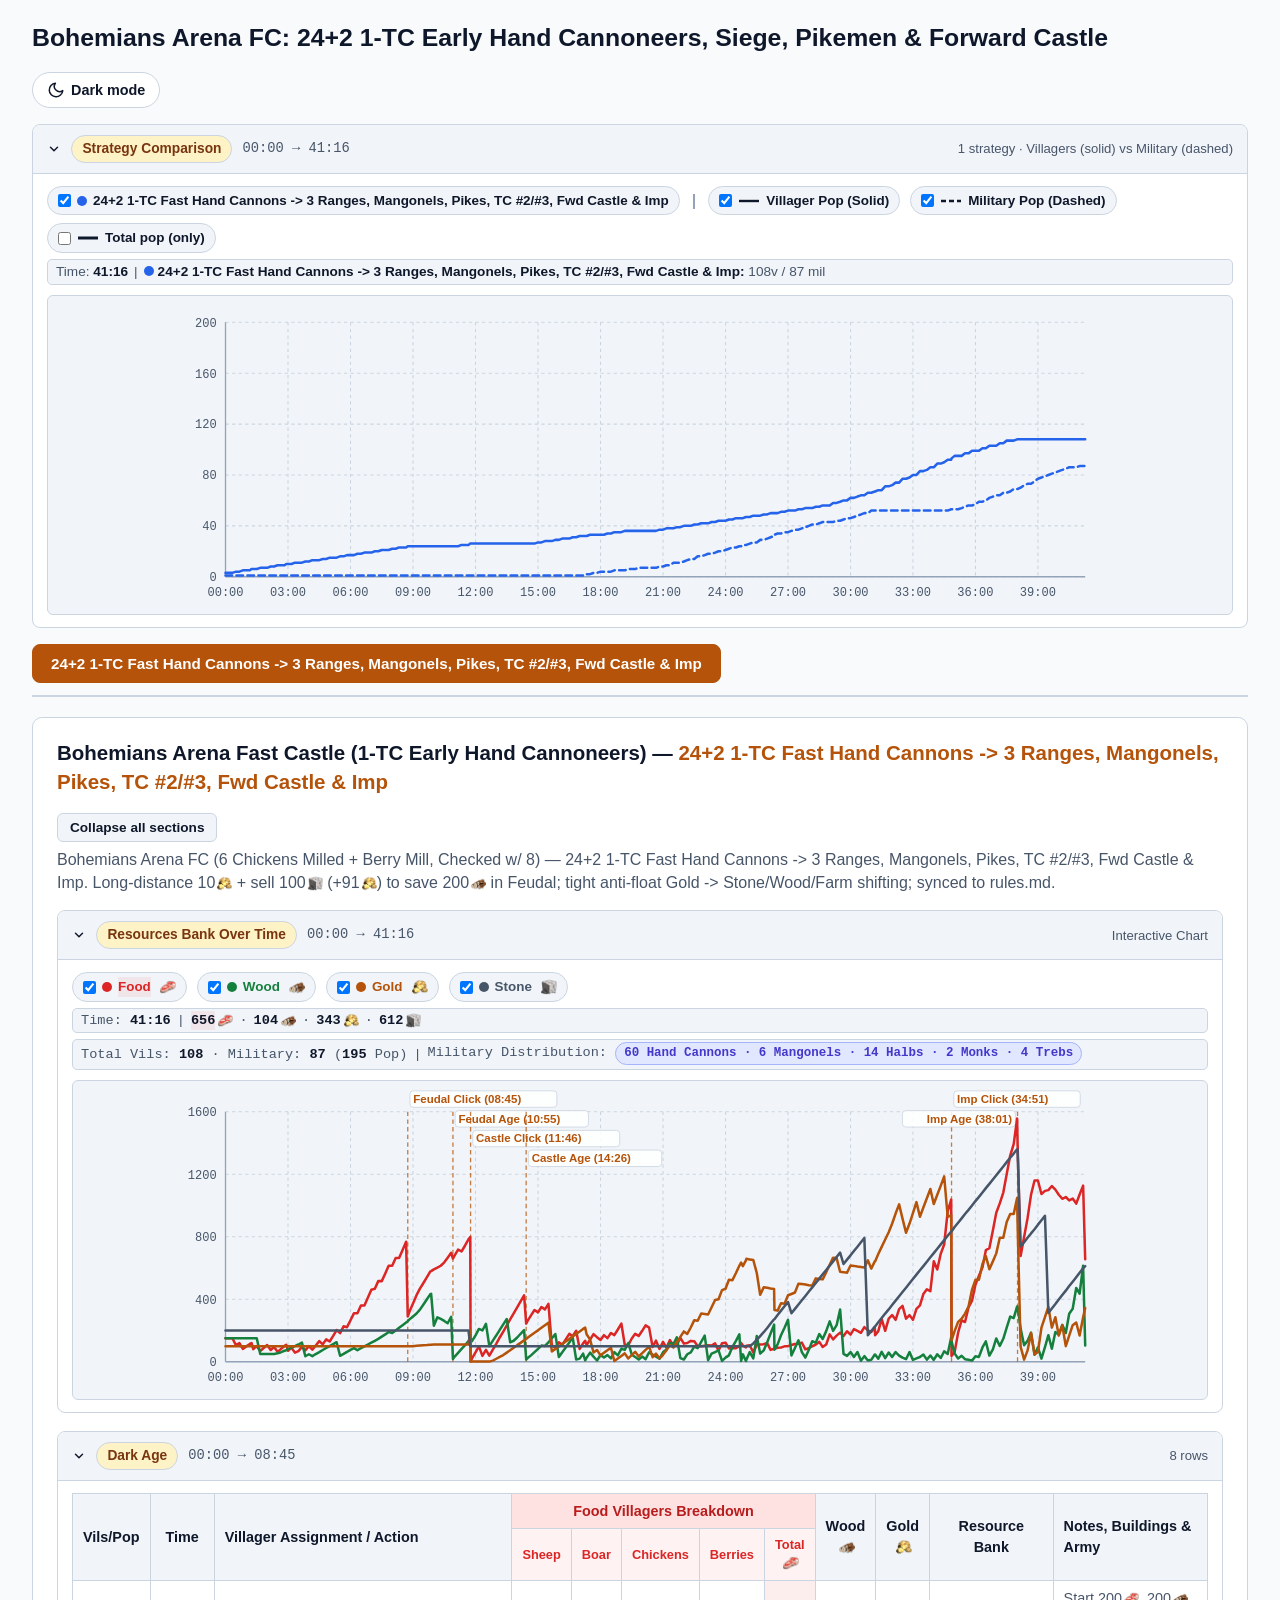
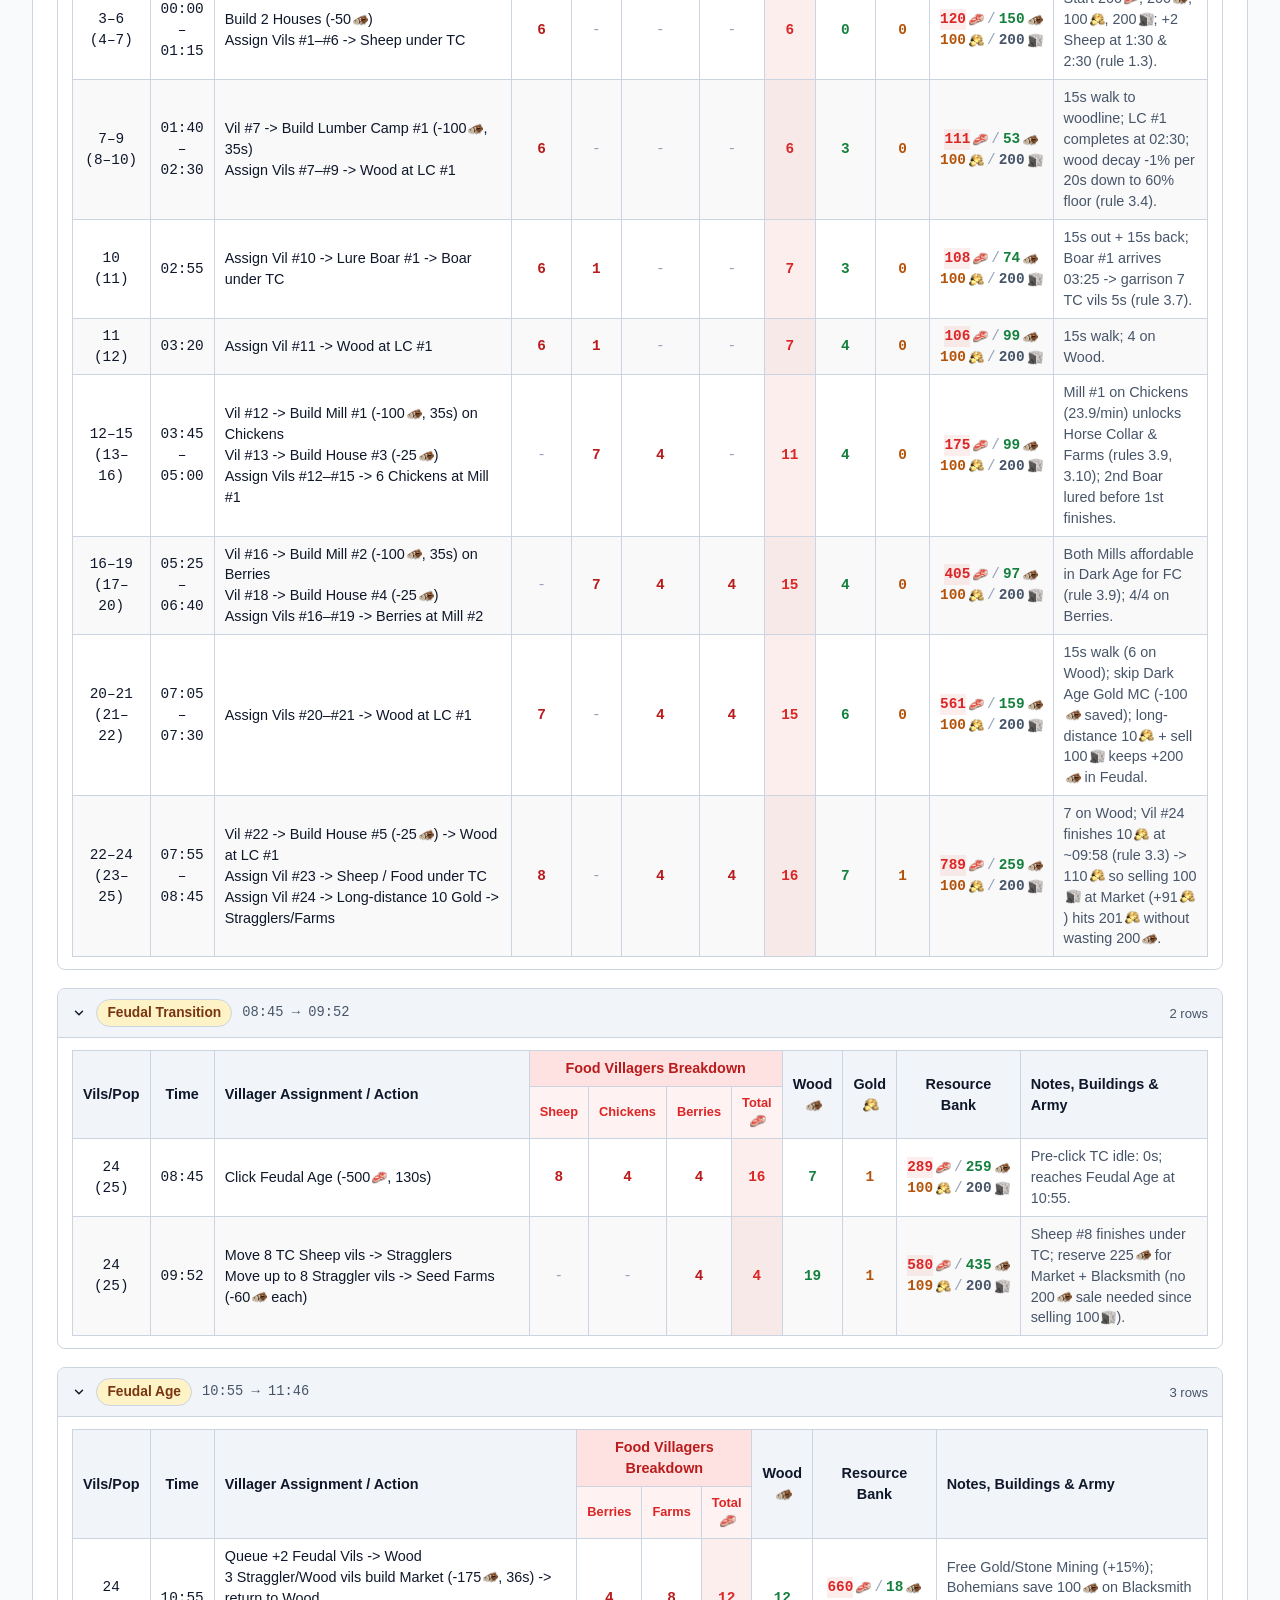
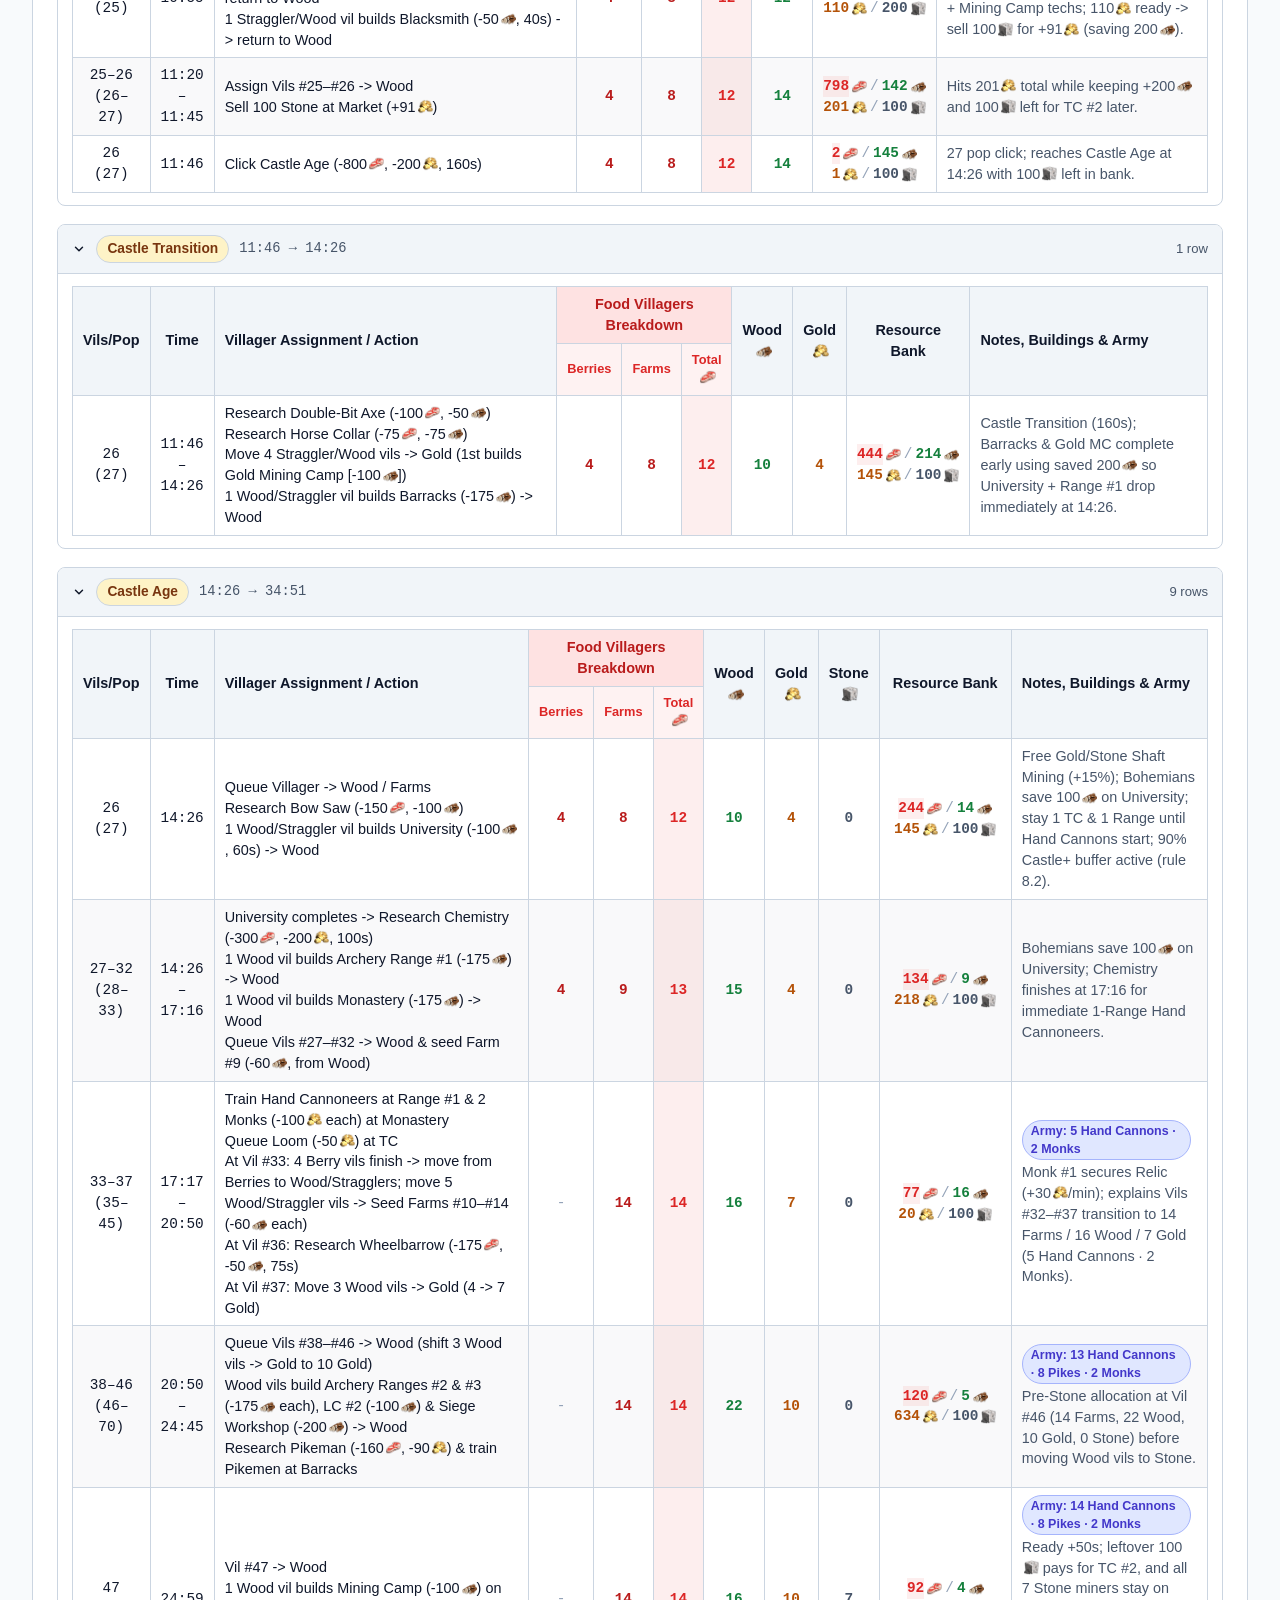
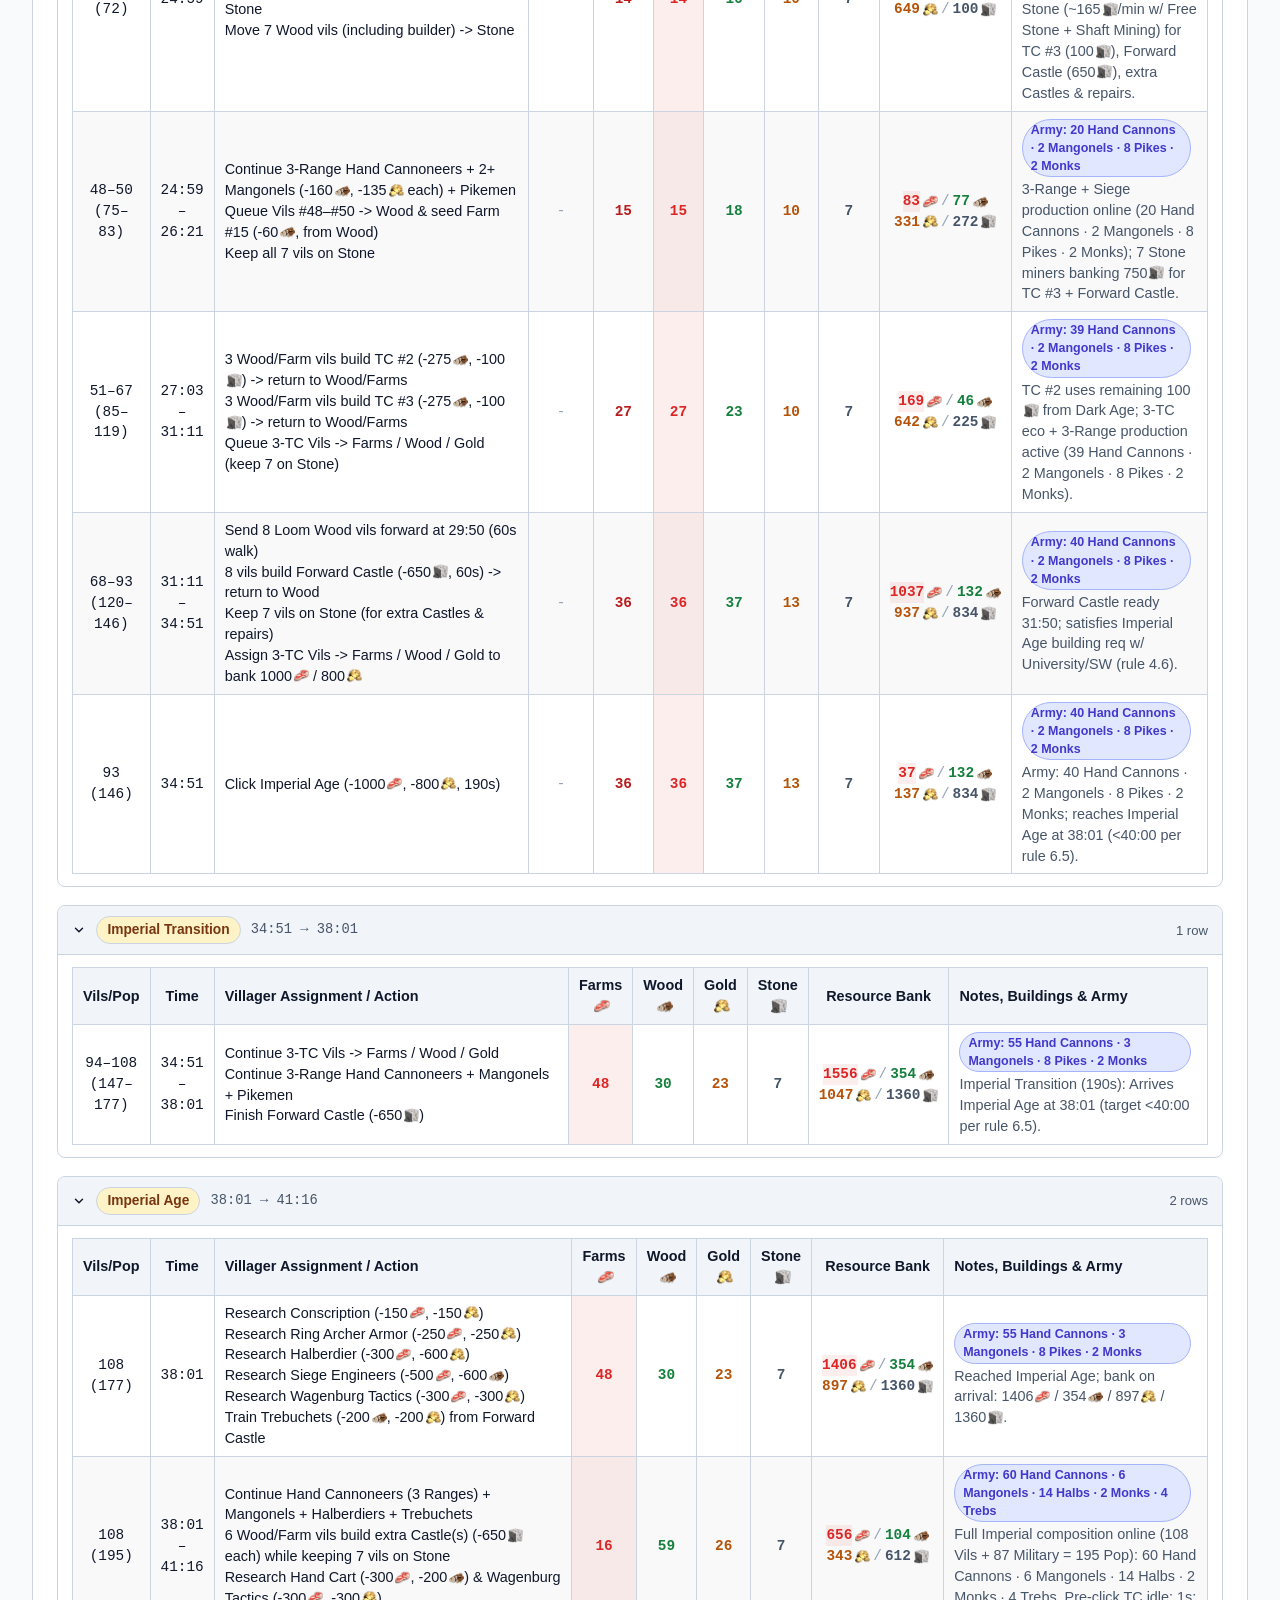
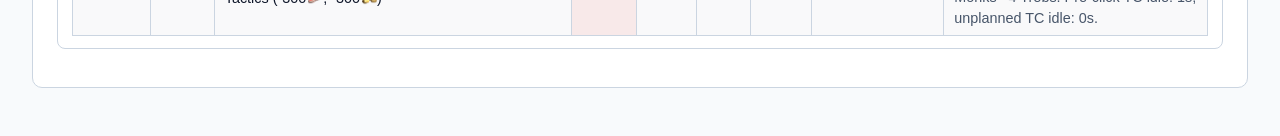
==== commit efd313a8: "Updated the output to show full vil counts, and the final allocations, when a row has allocations fo" ====
--- a/builds/bohemians_arena_fc_hand_cannons/bohemians_arena_fc_hand_cannons.html
+++ b/builds/bohemians_arena_fc_hand_cannons/bohemians_arena_fc_hand_cannons.html
@@ -475,7 +475,7 @@
                     </tr>
                     
                     <tr>
-                        <td class="mono center">32 (33)</td>
+                        <td class="mono center">27–32 (28–33)</td>
                         <td class="mono center">14:26 – 17:16</td>
                         <td class="action-cell">University completes -&gt; Research Chemistry (-300<img src="../../styles/icons/food.png" alt="Food" title="Food" class="res-icon" width="15" height="15">, -200<img src="../../styles/icons/gold.png" alt="Gold" title="Gold" class="res-icon" width="15" height="15">, 100s)<br>1 Wood vil builds Archery Range #1 (-175<img src="../../styles/icons/wood.png" alt="Wood" title="Wood" class="res-icon" width="15" height="15">) -&gt; Wood<br>1 Wood vil builds Monastery (-175<img src="../../styles/icons/wood.png" alt="Wood" title="Wood" class="res-icon" width="15" height="15">) -&gt; Wood<br>Queue Vils #27–#32 -&gt; Wood &amp; seed Farm #9 (-60<img src="../../styles/icons/wood.png" alt="Wood" title="Wood" class="res-icon" width="15" height="15">, from Wood)</td>
                         <td class="mono center res-f-sub"><strong>4</strong></td><td class="mono center res-f-sub"><strong>9</strong></td><td class="mono center res-f">13</td>
@@ -485,7 +485,7 @@
                     </tr>
                     
                     <tr>
-                        <td class="mono center">37 (45)</td>
+                        <td class="mono center">33–37 (35–45)</td>
                         <td class="mono center">17:17 – 20:50</td>
                         <td class="action-cell">Train Hand Cannoneers at Range #1 &amp; 2 Monks (-100<img src="../../styles/icons/gold.png" alt="Gold" title="Gold" class="res-icon" width="15" height="15"> each) at Monastery<br>Queue Loom (-50<img src="../../styles/icons/gold.png" alt="Gold" title="Gold" class="res-icon" width="15" height="15">) at TC<br>At Vil #33: 4 Berry vils finish -&gt; move from Berries to Wood/Stragglers; move 5 Wood/Straggler vils -&gt; Seed Farms #10–#14 (-60<img src="../../styles/icons/wood.png" alt="Wood" title="Wood" class="res-icon" width="15" height="15"> each)<br>At Vil #36: Research Wheelbarrow (-175<img src="../../styles/icons/food.png" alt="Food" title="Food" class="res-icon" width="15" height="15">, -50<img src="../../styles/icons/wood.png" alt="Wood" title="Wood" class="res-icon" width="15" height="15">, 75s)<br>At Vil #37: Move 3 Wood vils -&gt; Gold (4 -&gt; 7 Gold)</td>
                         <td class="mono center res-f-sub"><span class="zero">-</span></td><td class="mono center res-f-sub"><strong>14</strong></td><td class="mono center res-f">14</td>
@@ -495,7 +495,7 @@
                     </tr>
                     
                     <tr>
-                        <td class="mono center">46 (70)</td>
+                        <td class="mono center">38–46 (46–70)</td>
                         <td class="mono center">20:50 – 24:45</td>
                         <td class="action-cell">Queue Vils #38–#46 -&gt; Wood (shift 3 Wood vils -&gt; Gold to 10 Gold)<br>Wood vils build Archery Ranges #2 &amp; #3 (-175<img src="../../styles/icons/wood.png" alt="Wood" title="Wood" class="res-icon" width="15" height="15"> each), LC #2 (-100<img src="../../styles/icons/wood.png" alt="Wood" title="Wood" class="res-icon" width="15" height="15">) &amp; Siege Workshop (-200<img src="../../styles/icons/wood.png" alt="Wood" title="Wood" class="res-icon" width="15" height="15">) -&gt; Wood<br>Research Pikeman (-160<img src="../../styles/icons/food.png" alt="Food" title="Food" class="res-icon" width="15" height="15">, -90<img src="../../styles/icons/gold.png" alt="Gold" title="Gold" class="res-icon" width="15" height="15">) &amp; train Pikemen at Barracks</td>
                         <td class="mono center res-f-sub"><span class="zero">-</span></td><td class="mono center res-f-sub"><strong>14</strong></td><td class="mono center res-f">14</td>
@@ -515,7 +515,7 @@
                     </tr>
                     
                     <tr>
-                        <td class="mono center">50 (83)</td>
+                        <td class="mono center">48–50 (75–83)</td>
                         <td class="mono center">24:59 – 26:21</td>
                         <td class="action-cell">Continue 3-Range Hand Cannoneers + 2+ Mangonels (-160<img src="../../styles/icons/wood.png" alt="Wood" title="Wood" class="res-icon" width="15" height="15">, -135<img src="../../styles/icons/gold.png" alt="Gold" title="Gold" class="res-icon" width="15" height="15"> each) + Pikemen<br>Queue Vils #48–#50 -&gt; Wood &amp; seed Farm #15 (-60<img src="../../styles/icons/wood.png" alt="Wood" title="Wood" class="res-icon" width="15" height="15">, from Wood)<br>Keep all 7 vils on Stone</td>
                         <td class="mono center res-f-sub"><span class="zero">-</span></td><td class="mono center res-f-sub"><strong>15</strong></td><td class="mono center res-f">15</td>
@@ -525,7 +525,7 @@
                     </tr>
                     
                     <tr>
-                        <td class="mono center">67 (119)</td>
+                        <td class="mono center">51–67 (85–119)</td>
                         <td class="mono center">27:03 – 31:11</td>
                         <td class="action-cell">3 Wood/Farm vils build TC #2 (-275<img src="../../styles/icons/wood.png" alt="Wood" title="Wood" class="res-icon" width="15" height="15">, -100<img src="../../styles/icons/stone.png" alt="Stone" title="Stone" class="res-icon" width="15" height="15">) -&gt; return to Wood/Farms<br>3 Wood/Farm vils build TC #3 (-275<img src="../../styles/icons/wood.png" alt="Wood" title="Wood" class="res-icon" width="15" height="15">, -100<img src="../../styles/icons/stone.png" alt="Stone" title="Stone" class="res-icon" width="15" height="15">) -&gt; return to Wood/Farms<br>Queue 3-TC Vils -&gt; Farms / Wood / Gold (keep 7 on Stone)</td>
                         <td class="mono center res-f-sub"><span class="zero">-</span></td><td class="mono center res-f-sub"><strong>27</strong></td><td class="mono center res-f">27</td>
@@ -535,13 +535,13 @@
                     </tr>
                     
                     <tr>
-                        <td class="mono center">67 (119)</td>
-                        <td class="mono center">29:50 – 31:11</td>
-                        <td class="action-cell">Send 8 Loom Wood vils forward (60s walk)<br>8 vils build Forward Castle (-650<img src="../../styles/icons/stone.png" alt="Stone" title="Stone" class="res-icon" width="15" height="15">, 60s) -&gt; return to Wood<br>Keep 7 vils on Stone (for extra Castles &amp; repairs)<br>Assign 3-TC Vils -&gt; Farms / Wood / Gold to bank 1000<img src="../../styles/icons/food.png" alt="Food" title="Food" class="res-icon" width="15" height="15"> / 800<img src="../../styles/icons/gold.png" alt="Gold" title="Gold" class="res-icon" width="15" height="15"></td>
-                        <td class="mono center res-f-sub"><span class="zero">-</span></td><td class="mono center res-f-sub"><strong>27</strong></td><td class="mono center res-f">27</td>
-                        <td class="mono center res-w">23</td><td class="mono center res-g">10</td><td class="mono center res-s">7</td>
-                        <td class="mono center bank-cell"><span class="bank-item"><span class="res-f">169</span><img src="../../styles/icons/food.png" alt="Food" title="Food" class="res-icon" width="15" height="15"></span><span class="bank-sep">/</span><span class="bank-item"><span class="res-w">46</span><img src="../../styles/icons/wood.png" alt="Wood" title="Wood" class="res-icon" width="15" height="15"></span><br><span class="bank-item"><span class="res-g">642</span><img src="../../styles/icons/gold.png" alt="Gold" title="Gold" class="res-icon" width="15" height="15"></span><span class="bank-sep">/</span><span class="bank-item"><span class="res-s">225</span><img src="../../styles/icons/stone.png" alt="Stone" title="Stone" class="res-icon" width="15" height="15"></span></td>
-                        <td class="notes"><span class="army-badge">Army: 39 Hand Cannons · 2 Mangonels · 8 Pikes · 2 Monks</span>Forward Castle ready 31:50; satisfies Imperial Age building req w/ University/SW (rule 4.6).</td>
+                        <td class="mono center">68–93 (120–146)</td>
+                        <td class="mono center">31:11 – 34:51</td>
+                        <td class="action-cell">Send 8 Loom Wood vils forward at 29:50 (60s walk)<br>8 vils build Forward Castle (-650<img src="../../styles/icons/stone.png" alt="Stone" title="Stone" class="res-icon" width="15" height="15">, 60s) -&gt; return to Wood<br>Keep 7 vils on Stone (for extra Castles &amp; repairs)<br>Assign 3-TC Vils -&gt; Farms / Wood / Gold to bank 1000<img src="../../styles/icons/food.png" alt="Food" title="Food" class="res-icon" width="15" height="15"> / 800<img src="../../styles/icons/gold.png" alt="Gold" title="Gold" class="res-icon" width="15" height="15"></td>
+                        <td class="mono center res-f-sub"><span class="zero">-</span></td><td class="mono center res-f-sub"><strong>36</strong></td><td class="mono center res-f">36</td>
+                        <td class="mono center res-w">37</td><td class="mono center res-g">13</td><td class="mono center res-s">7</td>
+                        <td class="mono center bank-cell"><span class="bank-item"><span class="res-f">1037</span><img src="../../styles/icons/food.png" alt="Food" title="Food" class="res-icon" width="15" height="15"></span><span class="bank-sep">/</span><span class="bank-item"><span class="res-w">132</span><img src="../../styles/icons/wood.png" alt="Wood" title="Wood" class="res-icon" width="15" height="15"></span><br><span class="bank-item"><span class="res-g">937</span><img src="../../styles/icons/gold.png" alt="Gold" title="Gold" class="res-icon" width="15" height="15"></span><span class="bank-sep">/</span><span class="bank-item"><span class="res-s">834</span><img src="../../styles/icons/stone.png" alt="Stone" title="Stone" class="res-icon" width="15" height="15"></span></td>
+                        <td class="notes"><span class="army-badge">Army: 40 Hand Cannons · 2 Mangonels · 8 Pikes · 2 Monks</span>Forward Castle ready 31:50; satisfies Imperial Age building req w/ University/SW (rule 4.6).</td>
                     </tr>
                     
                     <tr>
@@ -584,7 +584,7 @@
                                 <tbody>
                                     
                     <tr>
-                        <td class="mono center">108 (177)</td>
+                        <td class="mono center">94–108 (147–177)</td>
                         <td class="mono center">34:51 – 38:01</td>
                         <td class="action-cell">Continue 3-TC Vils -&gt; Farms / Wood / Gold<br>Continue 3-Range Hand Cannoneers + Mangonels + Pikemen<br>Finish Forward Castle (-650<img src="../../styles/icons/stone.png" alt="Stone" title="Stone" class="res-icon" width="15" height="15">)</td>
                         <td class="mono center res-f">48</td>
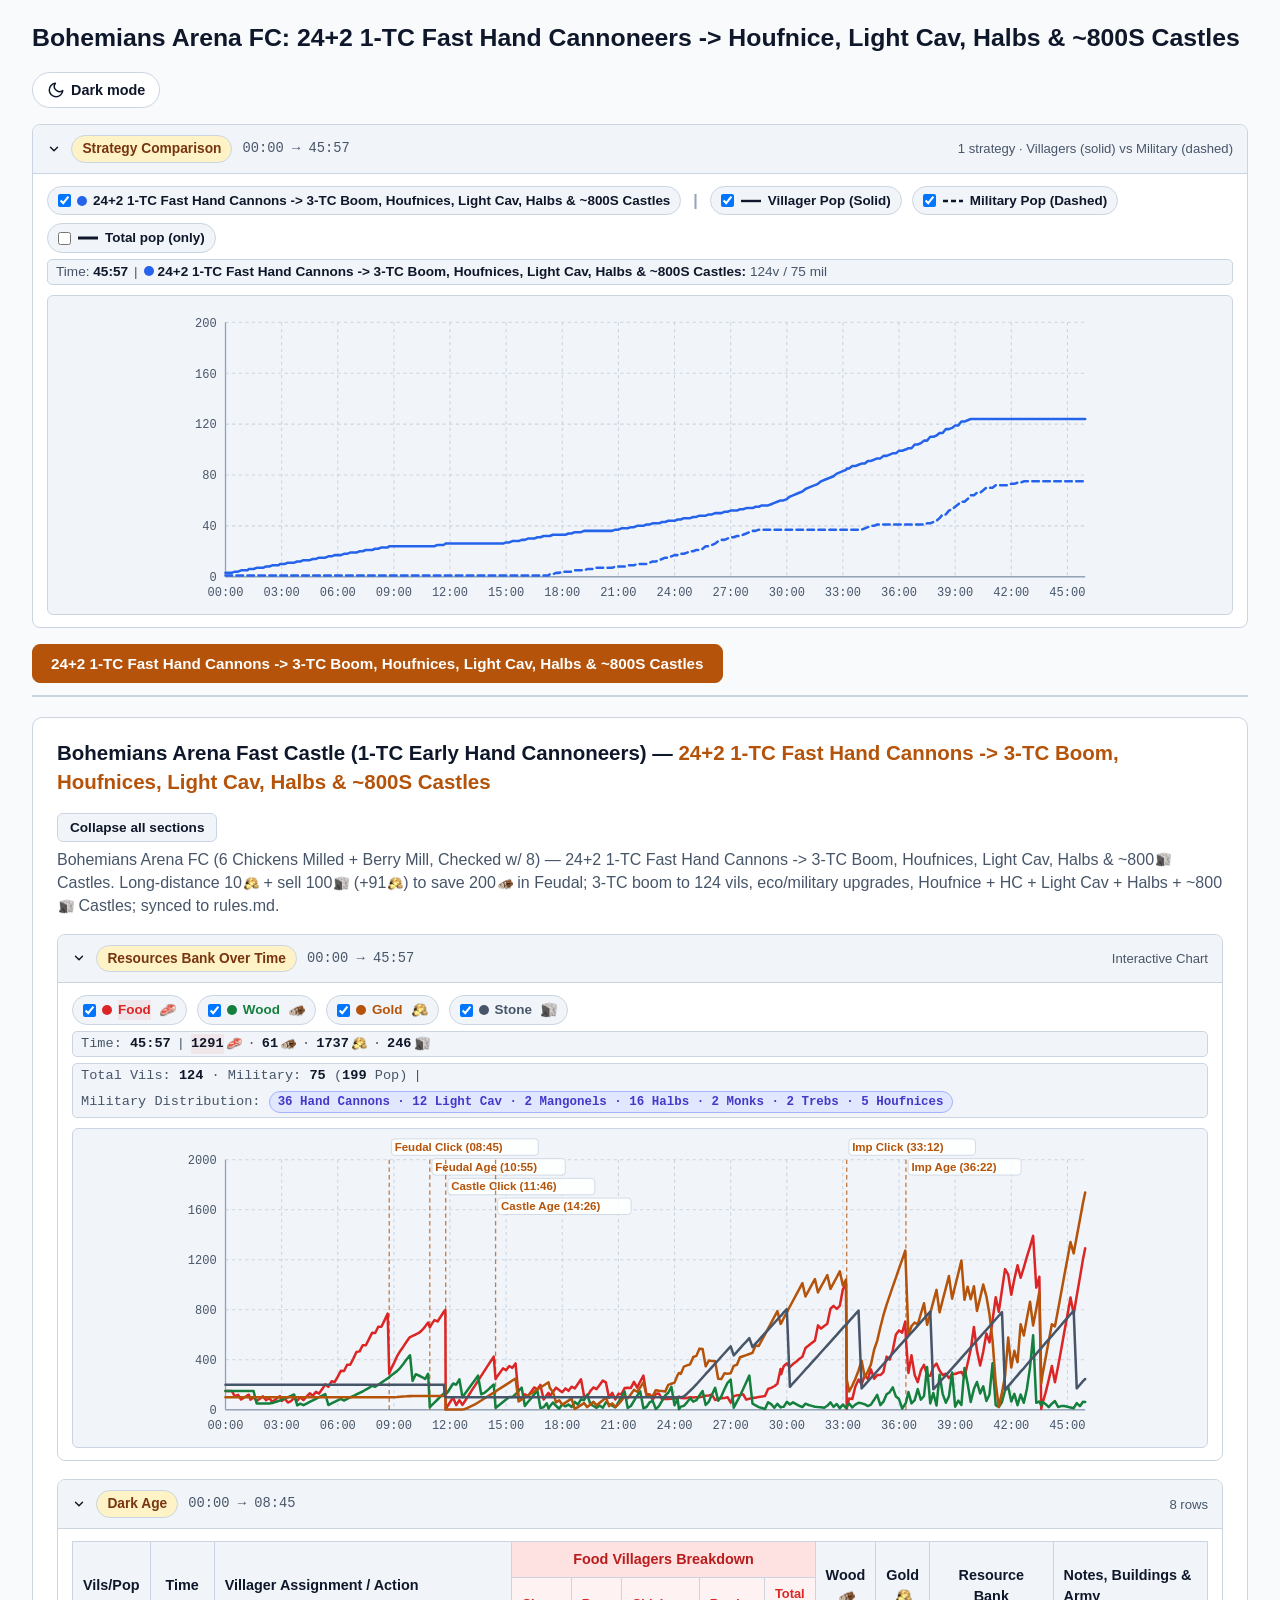
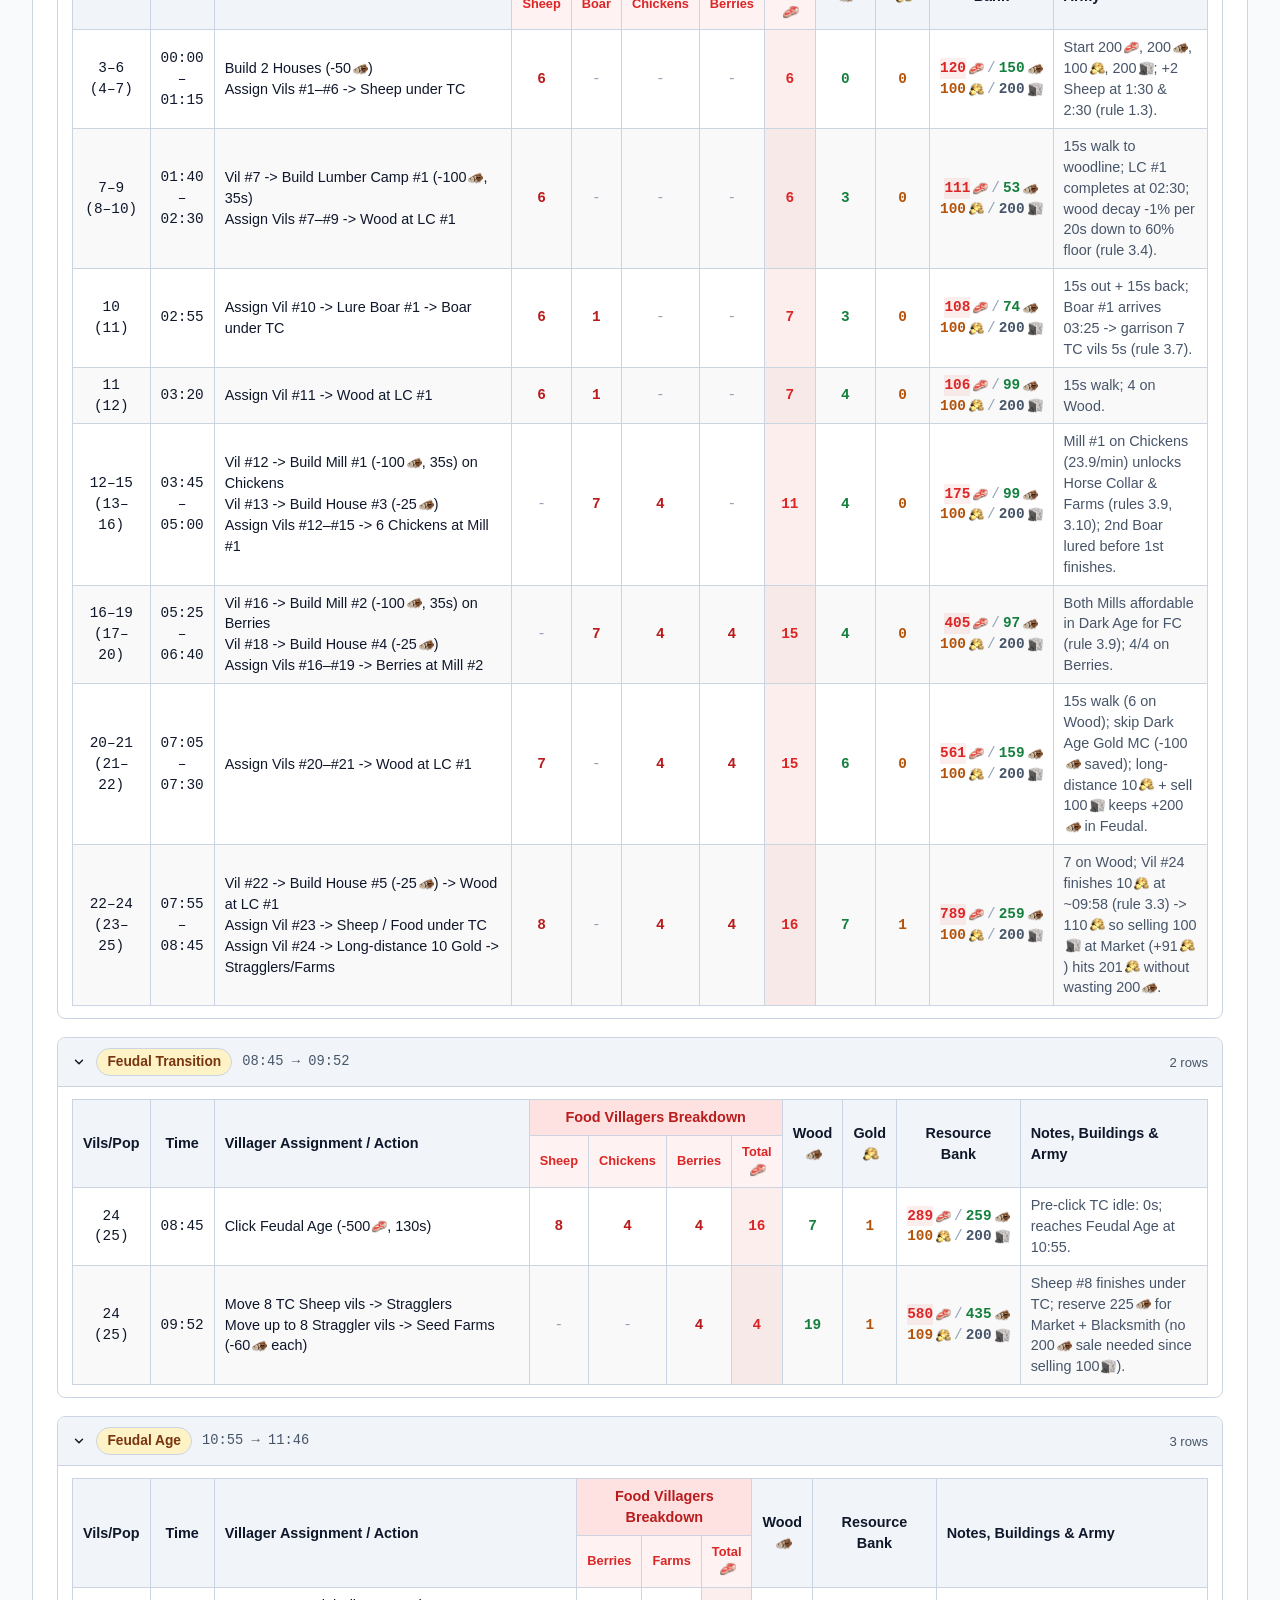
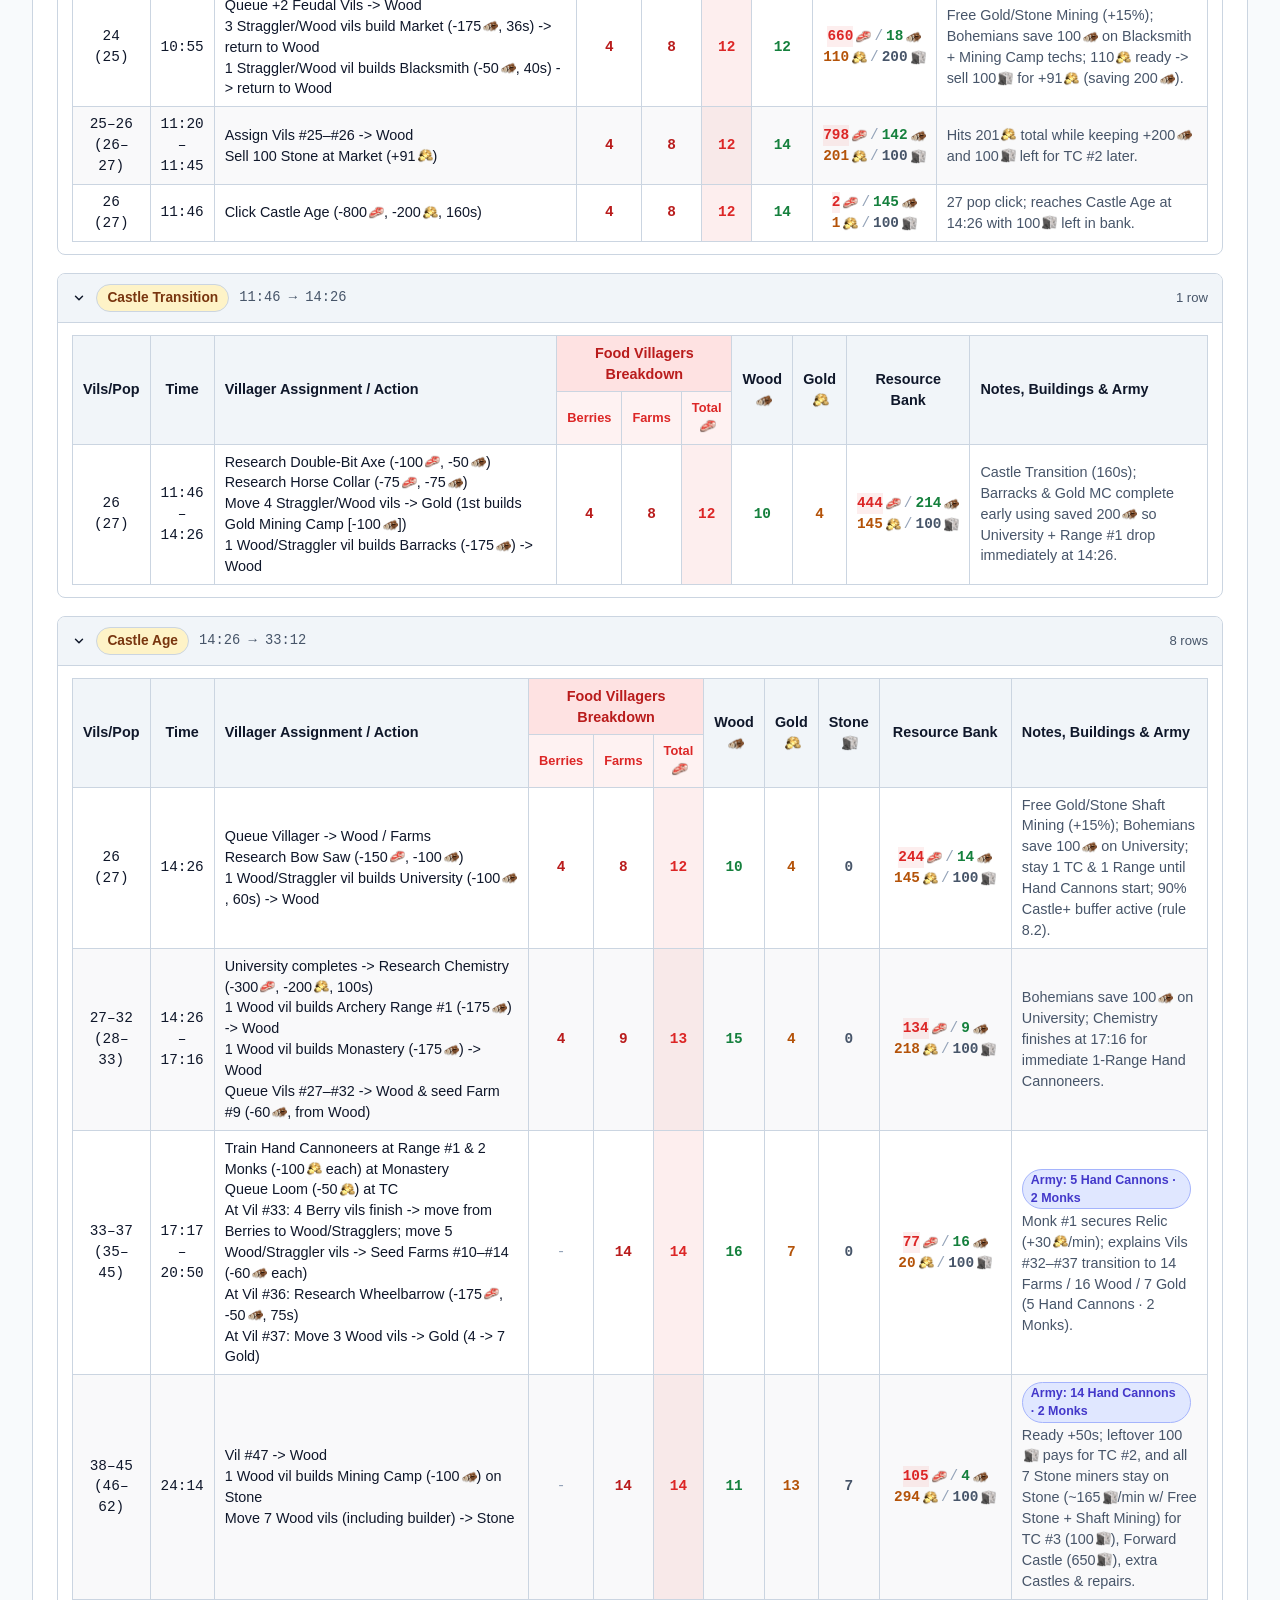
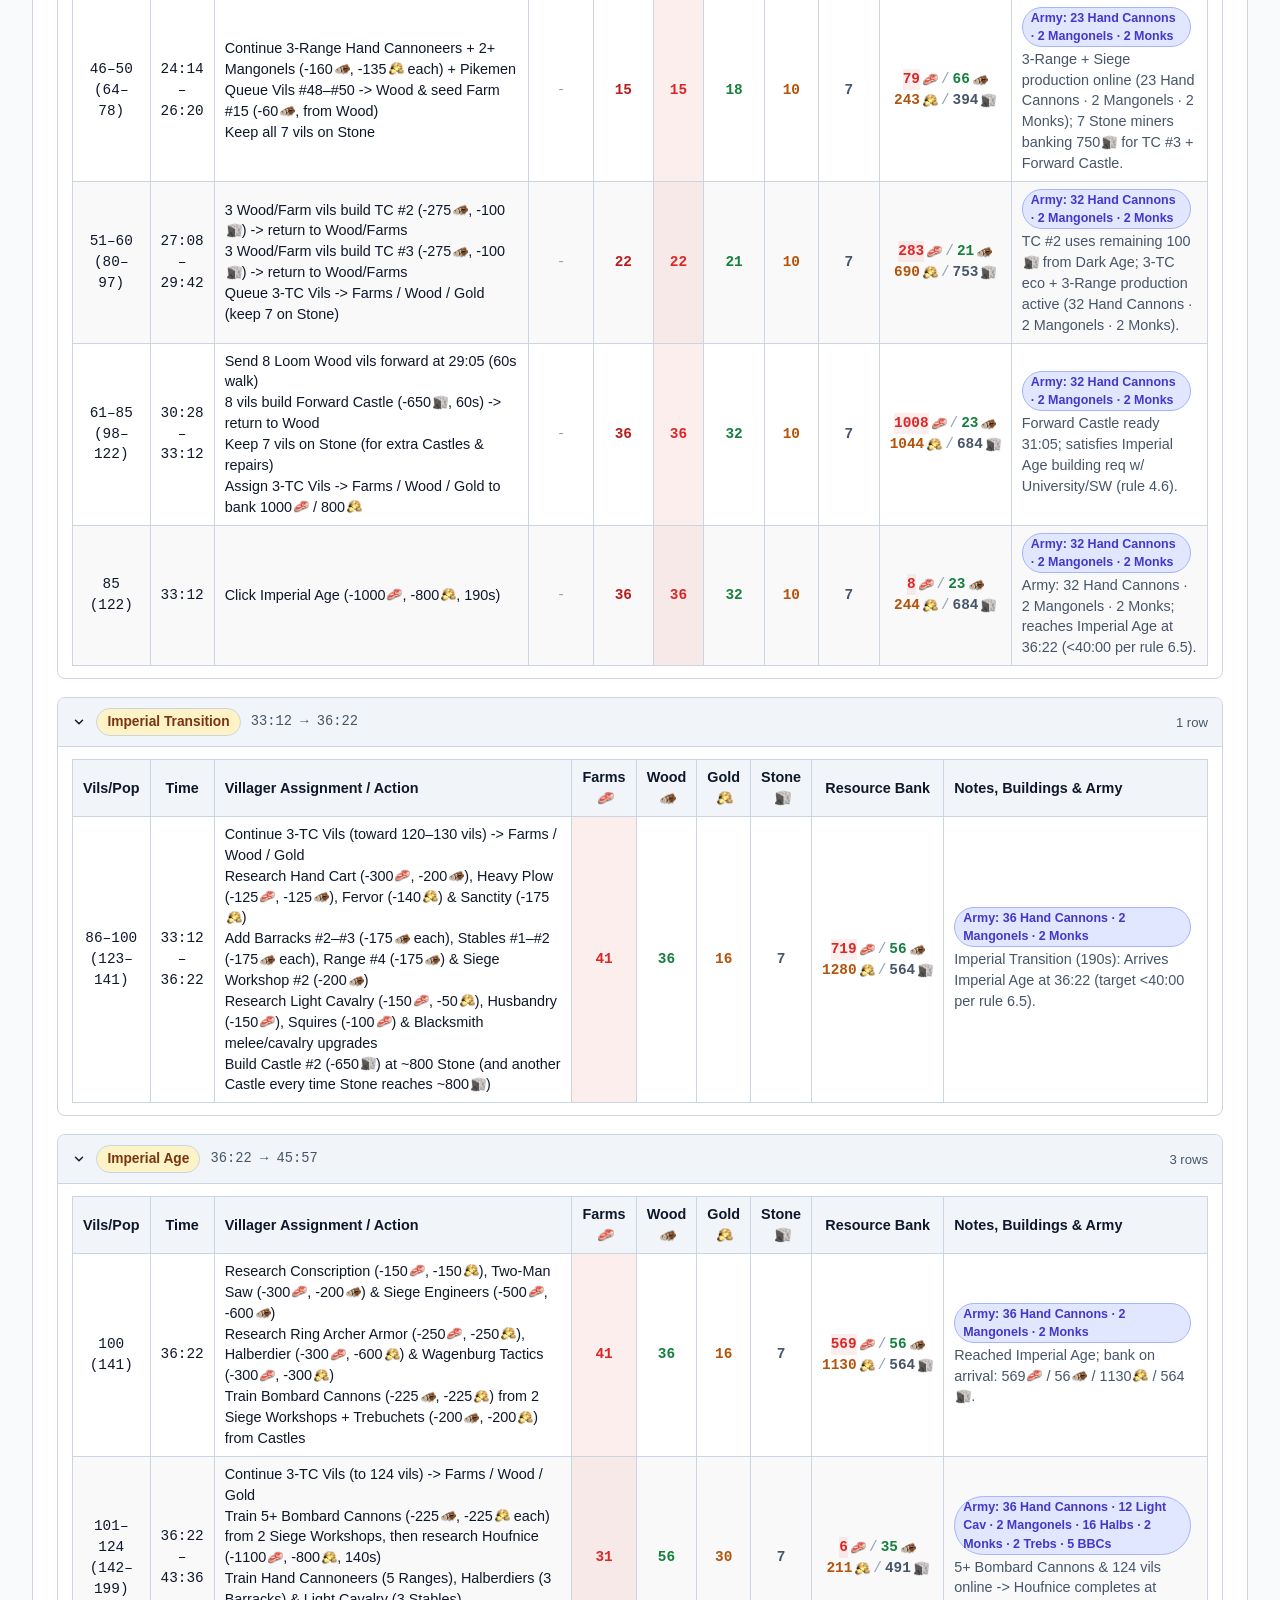
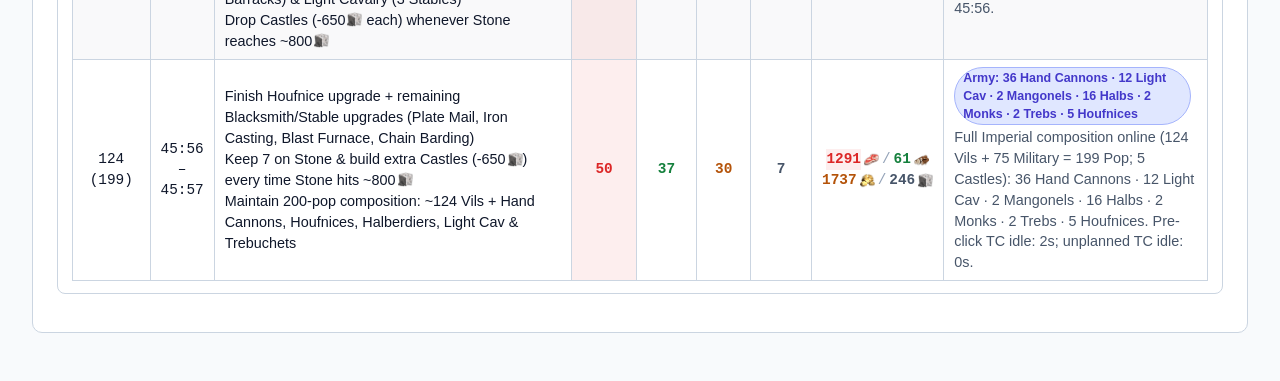
==== commit 74e102df: "Updated Bohemians imp age to make more army and get more upgrades rather than floating resources" ====
--- a/builds/bohemians_arena_fc_hand_cannons/bohemians_arena_fc_hand_cannons.html
+++ b/builds/bohemians_arena_fc_hand_cannons/bohemians_arena_fc_hand_cannons.html
@@ -9,12 +9,12 @@
             document.querySelector('meta[name="color-scheme"]').content = localStorage.getItem("color-scheme") ?? "light";
         } catch (e) {}
     </script>
-    <title>Bohemians Arena FC: 24+2 1-TC Early Hand Cannoneers, Siege, Pikemen &amp; Forward Castle</title>
+    <title>Bohemians Arena FC: 24+2 1-TC Fast Hand Cannoneers -&gt; Houfnice, Light Cav, Halbs &amp; ~800S Castles</title>
     <link rel="stylesheet" href="../../styles/build_order.css">
 </head>
 <body>
     <header class="page-header">
-        <h1>Bohemians Arena FC: 24+2 1-TC Early Hand Cannoneers, Siege, Pikemen &amp; Forward Castle</h1>
+        <h1>Bohemians Arena FC: 24+2 1-TC Fast Hand Cannoneers -&gt; Houfnice, Light Cav, Halbs &amp; ~800S Castles</h1>
         <div class="header-actions">
             <button type="button" class="theme-toggle" id="theme-toggle-btn">
                 <span class="theme-toggle-option theme-option-dark">
@@ -45,13 +45,13 @@
     <details open class="phase-block strategy-comp-block">
         <summary class="phase-title">
             <span class="badge">Strategy Comparison</span>
-            <span class="phase-range mono">00:00 &rarr; 41:16</span>
+            <span class="phase-range mono">00:00 &rarr; 45:57</span>
             <span class="phase-row-count">1 strategy &middot; Villagers (solid) vs Military (dashed)</span>
         </summary>
         <div class="phase-body">
             <div class="chart-controls">
                 <div class="comp-legend-row" role="group" aria-label="Toggle strategies and population types">
-                    <label class="chart-series-toggle"><input type="checkbox" checked data-comp-toggle-strategy="0"><span class="swatch" style="background:#2563eb"></span><span>24+2 1-TC Fast Hand Cannons -&gt; 3 Ranges, Mangonels, Pikes, TC #2/#3, Fwd Castle &amp; Imp</span></label>
+                    <label class="chart-series-toggle"><input type="checkbox" checked data-comp-toggle-strategy="0"><span class="swatch" style="background:#2563eb"></span><span>24+2 1-TC Fast Hand Cannons -&gt; 3-TC Boom, Houfnices, Light Cav, Halbs &amp; ~800S Castles</span></label>
                     <span class="comp-legend-divider" aria-hidden="true">|</span>
                     <label class="chart-series-toggle">
                         <input type="checkbox" checked data-comp-toggle-metric="vils">
@@ -76,20 +76,20 @@
                     </label>
                 </div>
                 <div class="chart-readout" id="strategy-comp-chart-readout">
-                    <span>Time: <strong>41:16</strong></span><span>|</span><span><span class="swatch" style="background:#2563eb;margin-right:4px"></span><strong>24+2 1-TC Fast Hand Cannons -&gt; 3 Ranges, Mangonels, Pikes, TC #2/#3, Fwd Castle &amp; Imp:</strong> 108v / 87 mil</span>
+                    <span>Time: <strong>45:57</strong></span><span>|</span><span><span class="swatch" style="background:#2563eb;margin-right:4px"></span><strong>24+2 1-TC Fast Hand Cannons -&gt; 3-TC Boom, Houfnices, Light Cav, Halbs &amp; ~800S Castles:</strong> 124v / 75 mil</span>
                 </div>
             </div>
             <div class="chart-svg-wrap">
                 <svg id="strategy-comp-chart" class="strategy-chart-svg" viewBox="0 0 860 290"
                      role="img" aria-label="Strategy population comparison chart"
-                     data-comp-series="[{&quot;idx&quot;: 0, &quot;label&quot;: &quot;24+2 1-TC Fast Hand Cannons -&gt; 3 Ranges, Mangonels, Pikes, TC #2/#3, Fwd Castle &amp; Imp&quot;, &quot;color&quot;: &quot;#2563eb&quot;, &quot;pts&quot;: [{&quot;t&quot;: 0, &quot;ts&quot;: &quot;00:00&quot;, &quot;vils&quot;: 3, &quot;mil&quot;: 1, &quot;total&quot;: 4}, {&quot;t&quot;: 10, &quot;ts&quot;: &quot;00:10&quot;, &quot;vils&quot;: 3, &quot;mil&quot;: 1, &quot;total&quot;: 4}, {&quot;t&quot;: 20, &quot;ts&quot;: &quot;00:20&quot;, &quot;vils&quot;: 3, &quot;mil&quot;: 1, &quot;total&quot;: 4}, {&quot;t&quot;: 30, &quot;ts&quot;: &quot;00:30&quot;, &quot;vils&quot;: 4, &quot;mil&quot;: 1, &quot;total&quot;: 5}, {&quot;t&quot;: 40, &quot;ts&quot;: &quot;00:40&quot;, &quot;vils&quot;: 4, &quot;mil&quot;: 1, &quot;total&quot;: 5}, {&quot;t&quot;: 50, &quot;ts&quot;: &quot;00:50&quot;, &quot;vils&quot;: 5, &quot;mil&quot;: 1, &quot;total&quot;: 6}, {&quot;t&quot;: 60, &quot;ts&quot;: &quot;01:00&quot;, &quot;vils&quot;: 5, &quot;mil&quot;: 1, &quot;total&quot;: 6}, {&quot;t&quot;: 70, &quot;ts&quot;: &quot;01:10&quot;, &quot;vils&quot;: 5, &quot;mil&quot;: 1, &quot;total&quot;: 6}, {&quot;t&quot;: 75, &quot;ts&quot;: &quot;01:15&quot;, &quot;vils&quot;: 6, &quot;mil&quot;: 1, &quot;total&quot;: 7}, {&quot;t&quot;: 80, &quot;ts&quot;: &quot;01:20&quot;, &quot;vils&quot;: 6, &quot;mil&quot;: 1, &quot;total&quot;: 7}, {&quot;t&quot;: 90, &quot;ts&quot;: &quot;01:30&quot;, &quot;vils&quot;: 6, &quot;mil&quot;: 1, &quot;total&quot;: 7}, {&quot;t&quot;: 100, &quot;ts&quot;: &quot;01:40&quot;, &quot;vils&quot;: 7, &quot;mil&quot;: 1, &quot;total&quot;: 8}, {&quot;t&quot;: 110, &quot;ts&quot;: &quot;01:50&quot;, &quot;vils&quot;: 7, &quot;mil&quot;: 1, &quot;total&quot;: 8}, {&quot;t&quot;: 120, &quot;ts&quot;: &quot;02:00&quot;, &quot;vils&quot;: 7, &quot;mil&quot;: 1, &quot;total&quot;: 8}, {&quot;t&quot;: 130, &quot;ts&quot;: &quot;02:10&quot;, &quot;vils&quot;: 8, &quot;mil&quot;: 1, &quot;total&quot;: 9}, {&quot;t&quot;: 140, &quot;ts&quot;: &quot;02:20&quot;, &quot;vils&quot;: 8, &quot;mil&quot;: 1, &quot;total&quot;: 9}, {&quot;t&quot;: 150, &quot;ts&quot;: &quot;02:30&quot;, &quot;vils&quot;: 9, &quot;mil&quot;: 1, &quot;total&quot;: 10}, {&quot;t&quot;: 160, &quot;ts&quot;: &quot;02:40&quot;, &quot;vils&quot;: 9, &quot;mil&quot;: 1, &quot;total&quot;: 10}, {&quot;t&quot;: 170, &quot;ts&quot;: &quot;02:50&quot;, &quot;vils&quot;: 9, &quot;mil&quot;: 1, &quot;total&quot;: 10}, {&quot;t&quot;: 175, &quot;ts&quot;: &quot;02:55&quot;, &quot;vils&quot;: 10, &quot;mil&quot;: 1, &quot;total&quot;: 11}, {&quot;t&quot;: 180, &quot;ts&quot;: &quot;03:00&quot;, &quot;vils&quot;: 10, &quot;mil&quot;: 1, &quot;total&quot;: 11}, {&quot;t&quot;: 190, &quot;ts&quot;: &quot;03:10&quot;, &quot;vils&quot;: 10, &quot;mil&quot;: 1, &quot;total&quot;: 11}, {&quot;t&quot;: 200, &quot;ts&quot;: &quot;03:20&quot;, &quot;vils&quot;: 11, &quot;mil&quot;: 1, &quot;total&quot;: 12}, {&quot;t&quot;: 210, &quot;ts&quot;: &quot;03:30&quot;, &quot;vils&quot;: 11, &quot;mil&quot;: 1, &quot;total&quot;: 12}, {&quot;t&quot;: 220, &quot;ts&quot;: &quot;03:40&quot;, &quot;vils&quot;: 11, &quot;mil&quot;: 1, &quot;total&quot;: 12}, {&quot;t&quot;: 230, &quot;ts&quot;: &quot;03:50&quot;, &quot;vils&quot;: 12, &quot;mil&quot;: 1, &quot;total&quot;: 13}, {&quot;t&quot;: 240, &quot;ts&quot;: &quot;04:00&quot;, &quot;vils&quot;: 12, &quot;mil&quot;: 1, &quot;total&quot;: 13}, {&quot;t&quot;: 250, &quot;ts&quot;: &quot;04:10&quot;, &quot;vils&quot;: 13, &quot;mil&quot;: 1, &quot;total&quot;: 14}, {&quot;t&quot;: 260, &quot;ts&quot;: &quot;04:20&quot;, &quot;vils&quot;: 13, &quot;mil&quot;: 1, &quot;total&quot;: 14}, {&quot;t&quot;: 270, &quot;ts&quot;: &quot;04:30&quot;, &quot;vils&quot;: 13, &quot;mil&quot;: 1, &quot;total&quot;: 14}, {&quot;t&quot;: 280, &quot;ts&quot;: &quot;04:40&quot;, &quot;vils&quot;: 14, &quot;mil&quot;: 1, &quot;total&quot;: 15}, {&quot;t&quot;: 290, &quot;ts&quot;: &quot;04:50&quot;, &quot;vils&quot;: 14, &quot;mil&quot;: 1, &quot;total&quot;: 15}, {&quot;t&quot;: 300, &quot;ts&quot;: &quot;05:00&quot;, &quot;vils&quot;: 15, &quot;mil&quot;: 1, &quot;total&quot;: 16}, {&quot;t&quot;: 310, &quot;ts&quot;: &quot;05:10&quot;, &quot;vils&quot;: 15, &quot;mil&quot;: 1, &quot;total&quot;: 16}, {&quot;t&quot;: 320, &quot;ts&quot;: &quot;05:20&quot;, &quot;vils&quot;: 15, &quot;mil&quot;: 1, &quot;total&quot;: 16}, {&quot;t&quot;: 330, &quot;ts&quot;: &quot;05:30&quot;, &quot;vils&quot;: 16, &quot;mil&quot;: 1, &quot;total&quot;: 17}, {&quot;t&quot;: 340, &quot;ts&quot;: &quot;05:40&quot;, &quot;vils&quot;: 16, &quot;mil&quot;: 1, &quot;total&quot;: 17}, {&quot;t&quot;: 350, &quot;ts&quot;: &quot;05:50&quot;, &quot;vils&quot;: 17, &quot;mil&quot;: 1, &quot;total&quot;: 18}, {&quot;t&quot;: 360, &quot;ts&quot;: &quot;06:00&quot;, &quot;vils&quot;: 17, &quot;mil&quot;: 1, &quot;total&quot;: 18}, {&quot;t&quot;: 370, &quot;ts&quot;: &quot;06:10&quot;, &quot;vils&quot;: 17, &quot;mil&quot;: 1, &quot;total&quot;: 18}, {&quot;t&quot;: 380, &quot;ts&quot;: &quot;06:20&quot;, &quot;vils&quot;: 18, &quot;mil&quot;: 1, &quot;total&quot;: 19}, {&quot;t&quot;: 390, &quot;ts&quot;: &quot;06:30&quot;, &quot;vils&quot;: 18, &quot;mil&quot;: 1, &quot;total&quot;: 19}, {&quot;t&quot;: 400, &quot;ts&quot;: &quot;06:40&quot;, &quot;vils&quot;: 19, &quot;mil&quot;: 1, &quot;total&quot;: 20}, {&quot;t&quot;: 410, &quot;ts&quot;: &quot;06:50&quot;, &quot;vils&quot;: 19, &quot;mil&quot;: 1, &quot;total&quot;: 20}, {&quot;t&quot;: 420, &quot;ts&quot;: &quot;07:00&quot;, &quot;vils&quot;: 19, &quot;mil&quot;: 1, &quot;total&quot;: 20}, {&quot;t&quot;: 430, &quot;ts&quot;: &quot;07:10&quot;, &quot;vils&quot;: 20, &quot;mil&quot;: 1, &quot;total&quot;: 21}, {&quot;t&quot;: 440, &quot;ts&quot;: &quot;07:20&quot;, &quot;vils&quot;: 20, &quot;mil&quot;: 1, &quot;total&quot;: 21}, {&quot;t&quot;: 450, &quot;ts&quot;: &quot;07:30&quot;, &quot;vils&quot;: 21, &quot;mil&quot;: 1, &quot;total&quot;: 22}, {&quot;t&quot;: 460, &quot;ts&quot;: &quot;07:40&quot;, &quot;vils&quot;: 21, &quot;mil&quot;: 1, &quot;total&quot;: 22}, {&quot;t&quot;: 470, &quot;ts&quot;: &quot;07:50&quot;, &quot;vils&quot;: 21, &quot;mil&quot;: 1, &quot;total&quot;: 22}, {&quot;t&quot;: 480, &quot;ts&quot;: &quot;08:00&quot;, &quot;vils&quot;: 22, &quot;mil&quot;: 1, &quot;total&quot;: 23}, {&quot;t&quot;: 490, &quot;ts&quot;: &quot;08:10&quot;, &quot;vils&quot;: 22, &quot;mil&quot;: 1, &quot;total&quot;: 23}, {&quot;t&quot;: 500, &quot;ts&quot;: &quot;08:20&quot;, &quot;vils&quot;: 23, &quot;mil&quot;: 1, &quot;total&quot;: 24}, {&quot;t&quot;: 510, &quot;ts&quot;: &quot;08:30&quot;, &quot;vils&quot;: 23, &quot;mil&quot;: 1, &quot;total&quot;: 24}, {&quot;t&quot;: 520, &quot;ts&quot;: &quot;08:40&quot;, &quot;vils&quot;: 23, &quot;mil&quot;: 1, &quot;total&quot;: 24}, {&quot;t&quot;: 525, &quot;ts&quot;: &quot;08:45&quot;, &quot;vils&quot;: 24, &quot;mil&quot;: 1, &quot;total&quot;: 25}, {&quot;t&quot;: 530, &quot;ts&quot;: &quot;08:50&quot;, &quot;vils&quot;: 24, &quot;mil&quot;: 1, &quot;total&quot;: 25}, {&quot;t&quot;: 540, &quot;ts&quot;: &quot;09:00&quot;, &quot;vils&quot;: 24, &quot;mil&quot;: 1, &quot;total&quot;: 25}, {&quot;t&quot;: 550, &quot;ts&quot;: &quot;09:10&quot;, &quot;vils&quot;: 24, &quot;mil&quot;: 1, &quot;total&quot;: 25}, {&quot;t&quot;: 560, &quot;ts&quot;: &quot;09:20&quot;, &quot;vils&quot;: 24, &quot;mil&quot;: 1, &quot;total&quot;: 25}, {&quot;t&quot;: 570, &quot;ts&quot;: &quot;09:30&quot;, &quot;vils&quot;: 24, &quot;mil&quot;: 1, &quot;total&quot;: 25}, {&quot;t&quot;: 580, &quot;ts&quot;: &quot;09:40&quot;, &quot;vils&quot;: 24, &quot;mil&quot;: 1, &quot;total&quot;: 25}, {&quot;t&quot;: 590, &quot;ts&quot;: &quot;09:50&quot;, &quot;vils&quot;: 24, &quot;mil&quot;: 1, &quot;total&quot;: 25}, {&quot;t&quot;: 592, &quot;ts&quot;: &quot;09:52&quot;, &quot;vils&quot;: 24, &quot;mil&quot;: 1, &quot;total&quot;: 25}, {&quot;t&quot;: 600, &quot;ts&quot;: &quot;10:00&quot;, &quot;vils&quot;: 24, &quot;mil&quot;: 1, &quot;total&quot;: 25}, {&quot;t&quot;: 610, &quot;ts&quot;: &quot;10:10&quot;, &quot;vils&quot;: 24, &quot;mil&quot;: 1, &quot;total&quot;: 25}, {&quot;t&quot;: 620, &quot;ts&quot;: &quot;10:20&quot;, &quot;vils&quot;: 24, &quot;mil&quot;: 1, &quot;total&quot;: 25}, {&quot;t&quot;: 630, &quot;ts&quot;: &quot;10:30&quot;, &quot;vils&quot;: 24, &quot;mil&quot;: 1, &quot;total&quot;: 25}, {&quot;t&quot;: 640, &quot;ts&quot;: &quot;10:40&quot;, &quot;vils&quot;: 24, &quot;mil&quot;: 1, &quot;total&quot;: 25}, {&quot;t&quot;: 650, &quot;ts&quot;: &quot;10:50&quot;, &quot;vils&quot;: 24, &quot;mil&quot;: 1, &quot;total&quot;: 25}, {&quot;t&quot;: 655, &quot;ts&quot;: &quot;10:55&quot;, &quot;vils&quot;: 24, &quot;mil&quot;: 1, &quot;total&quot;: 25}, {&quot;t&quot;: 660, &quot;ts&quot;: &quot;11:00&quot;, &quot;vils&quot;: 24, &quot;mil&quot;: 1, &quot;total&quot;: 25}, {&quot;t&quot;: 670, &quot;ts&quot;: &quot;11:10&quot;, &quot;vils&quot;: 24, &quot;mil&quot;: 1, &quot;total&quot;: 25}, {&quot;t&quot;: 680, &quot;ts&quot;: &quot;11:20&quot;, &quot;vils&quot;: 25, &quot;mil&quot;: 1, &quot;total&quot;: 26}, {&quot;t&quot;: 690, &quot;ts&quot;: &quot;11:30&quot;, &quot;vils&quot;: 25, &quot;mil&quot;: 1, &quot;total&quot;: 26}, {&quot;t&quot;: 700, &quot;ts&quot;: &quot;11:40&quot;, &quot;vils&quot;: 25, &quot;mil&quot;: 1, &quot;total&quot;: 26}, {&quot;t&quot;: 705, &quot;ts&quot;: &quot;11:45&quot;, &quot;vils&quot;: 26, &quot;mil&quot;: 1, &quot;total&quot;: 27}, {&quot;t&quot;: 706, &quot;ts&quot;: &quot;11:46&quot;, &quot;vils&quot;: 26, &quot;mil&quot;: 1, &quot;total&quot;: 27}, {&quot;t&quot;: 710, &quot;ts&quot;: &quot;11:50&quot;, &quot;vils&quot;: 26, &quot;mil&quot;: 1, &quot;total&quot;: 27}, {&quot;t&quot;: 720, &quot;ts&quot;: &quot;12:00&quot;, &quot;vils&quot;: 26, &quot;mil&quot;: 1, &quot;total&quot;: 27}, {&quot;t&quot;: 730, &quot;ts&quot;: &quot;12:10&quot;, &quot;vils&quot;: 26, &quot;mil&quot;: 1, &quot;total&quot;: 27}, {&quot;t&quot;: 740, &quot;ts&quot;: &quot;12:20&quot;, &quot;vils&quot;: 26, &quot;mil&quot;: 1, &quot;total&quot;: 27}, {&quot;t&quot;: 750, &quot;ts&quot;: &quot;12:30&quot;, &quot;vils&quot;: 26, &quot;mil&quot;: 1, &quot;total&quot;: 27}, {&quot;t&quot;: 760, &quot;ts&quot;: &quot;12:40&quot;, &quot;vils&quot;: 26, &quot;mil&quot;: 1, &quot;total&quot;: 27}, {&quot;t&quot;: 770, &quot;ts&quot;: &quot;12:50&quot;, &quot;vils&quot;: 26, &quot;mil&quot;: 1, &quot;total&quot;: 27}, {&quot;t&quot;: 780, &quot;ts&quot;: &quot;13:00&quot;, &quot;vils&quot;: 26, &quot;mil&quot;: 1, &quot;total&quot;: 27}, {&quot;t&quot;: 790, &quot;ts&quot;: &quot;13:10&quot;, &quot;vils&quot;: 26, &quot;mil&quot;: 1, &quot;total&quot;: 27}, {&quot;t&quot;: 800, &quot;ts&quot;: &quot;13:20&quot;, &quot;vils&quot;: 26, &quot;mil&quot;: 1, &quot;total&quot;: 27}, {&quot;t&quot;: 810, &quot;ts&quot;: &quot;13:30&quot;, &quot;vils&quot;: 26, &quot;mil&quot;: 1, &quot;total&quot;: 27}, {&quot;t&quot;: 820, &quot;ts&quot;: &quot;13:40&quot;, &quot;vils&quot;: 26, &quot;mil&quot;: 1, &quot;total&quot;: 27}, {&quot;t&quot;: 830, &quot;ts&quot;: &quot;13:50&quot;, &quot;vils&quot;: 26, &quot;mil&quot;: 1, &quot;total&quot;: 27}, {&quot;t&quot;: 840, &quot;ts&quot;: &quot;14:00&quot;, &quot;vils&quot;: 26, &quot;mil&quot;: 1, &quot;total&quot;: 27}, {&quot;t&quot;: 850, &quot;ts&quot;: &quot;14:10&quot;, &quot;vils&quot;: 26, &quot;mil&quot;: 1, &quot;total&quot;: 27}, {&quot;t&quot;: 860, &quot;ts&quot;: &quot;14:20&quot;, &quot;vils&quot;: 26, &quot;mil&quot;: 1, &quot;total&quot;: 27}, {&quot;t&quot;: 866, &quot;ts&quot;: &quot;14:26&quot;, &quot;vils&quot;: 26, &quot;mil&quot;: 1, &quot;total&quot;: 27}, {&quot;t&quot;: 870, &quot;ts&quot;: &quot;14:30&quot;, &quot;vils&quot;: 26, &quot;mil&quot;: 1, &quot;total&quot;: 27}, {&quot;t&quot;: 880, &quot;ts&quot;: &quot;14:40&quot;, &quot;vils&quot;: 26, &quot;mil&quot;: 1, &quot;total&quot;: 27}, {&quot;t&quot;: 890, &quot;ts&quot;: &quot;14:50&quot;, &quot;vils&quot;: 26, &quot;mil&quot;: 1, &quot;total&quot;: 27}, {&quot;t&quot;: 900, &quot;ts&quot;: &quot;15:00&quot;, &quot;vils&quot;: 27, &quot;mil&quot;: 1, &quot;total&quot;: 28}, {&quot;t&quot;: 910, &quot;ts&quot;: &quot;15:10&quot;, &quot;vils&quot;: 27, &quot;mil&quot;: 1, &quot;total&quot;: 28}, {&quot;t&quot;: 920, &quot;ts&quot;: &quot;15:20&quot;, &quot;vils&quot;: 28, &quot;mil&quot;: 1, &quot;total&quot;: 29}, {&quot;t&quot;: 930, &quot;ts&quot;: &quot;15:30&quot;, &quot;vils&quot;: 28, &quot;mil&quot;: 1, &quot;total&quot;: 29}, {&quot;t&quot;: 940, &quot;ts&quot;: &quot;15:40&quot;, &quot;vils&quot;: 28, &quot;mil&quot;: 1, &quot;total&quot;: 29}, {&quot;t&quot;: 950, &quot;ts&quot;: &quot;15:50&quot;, &quot;vils&quot;: 29, &quot;mil&quot;: 1, &quot;total&quot;: 30}, {&quot;t&quot;: 960, &quot;ts&quot;: &quot;16:00&quot;, &quot;vils&quot;: 29, &quot;mil&quot;: 1, &quot;total&quot;: 30}, {&quot;t&quot;: 970, &quot;ts&quot;: &quot;16:10&quot;, &quot;vils&quot;: 30, &quot;mil&quot;: 1, &quot;total&quot;: 31}, {&quot;t&quot;: 980, &quot;ts&quot;: &quot;16:20&quot;, &quot;vils&quot;: 30, &quot;mil&quot;: 1, &quot;total&quot;: 31}, {&quot;t&quot;: 990, &quot;ts&quot;: &quot;16:30&quot;, &quot;vils&quot;: 30, &quot;mil&quot;: 1, &quot;total&quot;: 31}, {&quot;t&quot;: 1000, &quot;ts&quot;: &quot;16:40&quot;, &quot;vils&quot;: 31, &quot;mil&quot;: 1, &quot;total&quot;: 32}, {&quot;t&quot;: 1010, &quot;ts&quot;: &quot;16:50&quot;, &quot;vils&quot;: 31, &quot;mil&quot;: 1, &quot;total&quot;: 32}, {&quot;t&quot;: 1020, &quot;ts&quot;: &quot;17:00&quot;, &quot;vils&quot;: 32, &quot;mil&quot;: 1, &quot;total&quot;: 33}, {&quot;t&quot;: 1030, &quot;ts&quot;: &quot;17:10&quot;, &quot;vils&quot;: 32, &quot;mil&quot;: 1, &quot;total&quot;: 33}, {&quot;t&quot;: 1036, &quot;ts&quot;: &quot;17:16&quot;, &quot;vils&quot;: 32, &quot;mil&quot;: 1, &quot;total&quot;: 33}, {&quot;t&quot;: 1040, &quot;ts&quot;: &quot;17:20&quot;, &quot;vils&quot;: 32, &quot;mil&quot;: 2, &quot;total&quot;: 34}, {&quot;t&quot;: 1050, &quot;ts&quot;: &quot;17:30&quot;, &quot;vils&quot;: 33, &quot;mil&quot;: 2, &quot;total&quot;: 35}, {&quot;t&quot;: 1060, &quot;ts&quot;: &quot;17:40&quot;, &quot;vils&quot;: 33, &quot;mil&quot;: 3, &quot;total&quot;: 36}, {&quot;t&quot;: 1070, &quot;ts&quot;: &quot;17:50&quot;, &quot;vils&quot;: 33, &quot;mil&quot;: 3, &quot;total&quot;: 36}, {&quot;t&quot;: 1080, &quot;ts&quot;: &quot;18:00&quot;, &quot;vils&quot;: 33, &quot;mil&quot;: 4, &quot;total&quot;: 37}, {&quot;t&quot;: 1090, &quot;ts&quot;: &quot;18:10&quot;, &quot;vils&quot;: 33, &quot;mil&quot;: 4, &quot;total&quot;: 37}, {&quot;t&quot;: 1100, &quot;ts&quot;: &quot;18:20&quot;, &quot;vils&quot;: 34, &quot;mil&quot;: 4, &quot;total&quot;: 38}, {&quot;t&quot;: 1110, &quot;ts&quot;: &quot;18:30&quot;, &quot;vils&quot;: 34, &quot;mil&quot;: 4, &quot;total&quot;: 38}, {&quot;t&quot;: 1120, &quot;ts&quot;: &quot;18:40&quot;, &quot;vils&quot;: 35, &quot;mil&quot;: 5, &quot;total&quot;: 40}, {&quot;t&quot;: 1130, &quot;ts&quot;: &quot;18:50&quot;, &quot;vils&quot;: 35, &quot;mil&quot;: 5, &quot;total&quot;: 40}, {&quot;t&quot;: 1140, &quot;ts&quot;: &quot;19:00&quot;, &quot;vils&quot;: 35, &quot;mil&quot;: 5, &quot;total&quot;: 40}, {&quot;t&quot;: 1150, &quot;ts&quot;: &quot;19:10&quot;, &quot;vils&quot;: 36, &quot;mil&quot;: 5, &quot;total&quot;: 41}, {&quot;t&quot;: 1160, &quot;ts&quot;: &quot;19:20&quot;, &quot;vils&quot;: 36, &quot;mil&quot;: 6, &quot;total&quot;: 42}, {&quot;t&quot;: 1170, &quot;ts&quot;: &quot;19:30&quot;, &quot;vils&quot;: 36, &quot;mil&quot;: 6, &quot;total&quot;: 42}, {&quot;t&quot;: 1180, &quot;ts&quot;: &quot;19:40&quot;, &quot;vils&quot;: 36, &quot;mil&quot;: 6, &quot;total&quot;: 42}, {&quot;t&quot;: 1190, &quot;ts&quot;: &quot;19:50&quot;, &quot;vils&quot;: 36, &quot;mil&quot;: 7, &quot;total&quot;: 43}, {&quot;t&quot;: 1200, &quot;ts&quot;: &quot;20:00&quot;, &quot;vils&quot;: 36, &quot;mil&quot;: 7, &quot;total&quot;: 43}, {&quot;t&quot;: 1210, &quot;ts&quot;: &quot;20:10&quot;, &quot;vils&quot;: 36, &quot;mil&quot;: 7, &quot;total&quot;: 43}, {&quot;t&quot;: 1220, &quot;ts&quot;: &quot;20:20&quot;, &quot;vils&quot;: 36, &quot;mil&quot;: 7, &quot;total&quot;: 43}, {&quot;t&quot;: 1230, &quot;ts&quot;: &quot;20:30&quot;, &quot;vils&quot;: 36, &quot;mil&quot;: 7, &quot;total&quot;: 43}, {&quot;t&quot;: 1240, &quot;ts&quot;: &quot;20:40&quot;, &quot;vils&quot;: 36, &quot;mil&quot;: 7, &quot;total&quot;: 43}, {&quot;t&quot;: 1250, &quot;ts&quot;: &quot;20:50&quot;, &quot;vils&quot;: 37, &quot;mil&quot;: 8, &quot;total&quot;: 45}, {&quot;t&quot;: 1260, &quot;ts&quot;: &quot;21:00&quot;, &quot;vils&quot;: 37, &quot;mil&quot;: 8, &quot;total&quot;: 45}, {&quot;t&quot;: 1270, &quot;ts&quot;: &quot;21:10&quot;, &quot;vils&quot;: 38, &quot;mil&quot;: 9, &quot;total&quot;: 47}, {&quot;t&quot;: 1280, &quot;ts&quot;: &quot;21:20&quot;, &quot;vils&quot;: 38, &quot;mil&quot;: 9, &quot;total&quot;: 47}, {&quot;t&quot;: 1290, &quot;ts&quot;: &quot;21:30&quot;, &quot;vils&quot;: 38, &quot;mil&quot;: 11, &quot;total&quot;: 49}, {&quot;t&quot;: 1300, &quot;ts&quot;: &quot;21:40&quot;, &quot;vils&quot;: 39, &quot;mil&quot;: 11, &quot;total&quot;: 50}, {&quot;t&quot;: 1310, &quot;ts&quot;: &quot;21:50&quot;, &quot;vils&quot;: 39, &quot;mil&quot;: 11, &quot;total&quot;: 50}, {&quot;t&quot;: 1320, &quot;ts&quot;: &quot;22:00&quot;, &quot;vils&quot;: 40, &quot;mil&quot;: 12, &quot;total&quot;: 52}, {&quot;t&quot;: 1330, &quot;ts&quot;: &quot;22:10&quot;, &quot;vils&quot;: 40, &quot;mil&quot;: 13, &quot;total&quot;: 53}, {&quot;t&quot;: 1340, &quot;ts&quot;: &quot;22:20&quot;, &quot;vils&quot;: 40, &quot;mil&quot;: 14, &quot;total&quot;: 54}, {&quot;t&quot;: 1350, &quot;ts&quot;: &quot;22:30&quot;, &quot;vils&quot;: 41, &quot;mil&quot;: 14, &quot;total&quot;: 55}, {&quot;t&quot;: 1360, &quot;ts&quot;: &quot;22:40&quot;, &quot;vils&quot;: 41, &quot;mil&quot;: 16, &quot;total&quot;: 57}, {&quot;t&quot;: 1370, &quot;ts&quot;: &quot;22:50&quot;, &quot;vils&quot;: 42, &quot;mil&quot;: 16, &quot;total&quot;: 58}, {&quot;t&quot;: 1380, &quot;ts&quot;: &quot;23:00&quot;, &quot;vils&quot;: 42, &quot;mil&quot;: 17, &quot;total&quot;: 59}, {&quot;t&quot;: 1390, &quot;ts&quot;: &quot;23:10&quot;, &quot;vils&quot;: 42, &quot;mil&quot;: 18, &quot;total&quot;: 60}, {&quot;t&quot;: 1400, &quot;ts&quot;: &quot;23:20&quot;, &quot;vils&quot;: 43, &quot;mil&quot;: 18, &quot;total&quot;: 61}, {&quot;t&quot;: 1410, &quot;ts&quot;: &quot;23:30&quot;, &quot;vils&quot;: 43, &quot;mil&quot;: 19, &quot;total&quot;: 62}, {&quot;t&quot;: 1420, &quot;ts&quot;: &quot;23:40&quot;, &quot;vils&quot;: 44, &quot;mil&quot;: 20, &quot;total&quot;: 64}, {&quot;t&quot;: 1430, &quot;ts&quot;: &quot;23:50&quot;, &quot;vils&quot;: 44, &quot;mil&quot;: 20, &quot;total&quot;: 64}, {&quot;t&quot;: 1440, &quot;ts&quot;: &quot;24:00&quot;, &quot;vils&quot;: 44, &quot;mil&quot;: 21, &quot;total&quot;: 65}, {&quot;t&quot;: 1450, &quot;ts&quot;: &quot;24:10&quot;, &quot;vils&quot;: 45, &quot;mil&quot;: 22, &quot;total&quot;: 67}, {&quot;t&quot;: 1460, &quot;ts&quot;: &quot;24:20&quot;, &quot;vils&quot;: 45, &quot;mil&quot;: 23, &quot;total&quot;: 68}, {&quot;t&quot;: 1470, &quot;ts&quot;: &quot;24:30&quot;, &quot;vils&quot;: 46, &quot;mil&quot;: 23, &quot;total&quot;: 69}, {&quot;t&quot;: 1480, &quot;ts&quot;: &quot;24:40&quot;, &quot;vils&quot;: 46, &quot;mil&quot;: 24, &quot;total&quot;: 70}, {&quot;t&quot;: 1485, &quot;ts&quot;: &quot;24:45&quot;, &quot;vils&quot;: 46, &quot;mil&quot;: 24, &quot;total&quot;: 70}, {&quot;t&quot;: 1490, &quot;ts&quot;: &quot;24:50&quot;, &quot;vils&quot;: 46, &quot;mil&quot;: 25, &quot;total&quot;: 71}, {&quot;t&quot;: 1499, &quot;ts&quot;: &quot;24:59&quot;, &quot;vils&quot;: 47, &quot;mil&quot;: 25, &quot;total&quot;: 72}, {&quot;t&quot;: 1500, &quot;ts&quot;: &quot;25:00&quot;, &quot;vils&quot;: 47, &quot;mil&quot;: 25, &quot;total&quot;: 72}, {&quot;t&quot;: 1510, &quot;ts&quot;: &quot;25:10&quot;, &quot;vils&quot;: 47, &quot;mil&quot;: 26, &quot;total&quot;: 73}, {&quot;t&quot;: 1520, &quot;ts&quot;: &quot;25:20&quot;, &quot;vils&quot;: 48, &quot;mil&quot;: 27, &quot;total&quot;: 75}, {&quot;t&quot;: 1530, &quot;ts&quot;: &quot;25:30&quot;, &quot;vils&quot;: 48, &quot;mil&quot;: 27, &quot;total&quot;: 75}, {&quot;t&quot;: 1540, &quot;ts&quot;: &quot;25:40&quot;, &quot;vils&quot;: 48, &quot;mil&quot;: 29, &quot;total&quot;: 77}, {&quot;t&quot;: 1550, &quot;ts&quot;: &quot;25:50&quot;, &quot;vils&quot;: 49, &quot;mil&quot;: 29, &quot;total&quot;: 78}, {&quot;t&quot;: 1560, &quot;ts&quot;: &quot;26:00&quot;, &quot;vils&quot;: 49, &quot;mil&quot;: 30, &quot;total&quot;: 79}, {&quot;t&quot;: 1570, &quot;ts&quot;: &quot;26:10&quot;, &quot;vils&quot;: 50, &quot;mil&quot;: 31, &quot;total&quot;: 81}, {&quot;t&quot;: 1580, &quot;ts&quot;: &quot;26:20&quot;, &quot;vils&quot;: 50, &quot;mil&quot;: 32, &quot;total&quot;: 82}, {&quot;t&quot;: 1581, &quot;ts&quot;: &quot;26:21&quot;, &quot;vils&quot;: 50, &quot;mil&quot;: 33, &quot;total&quot;: 83}, {&quot;t&quot;: 1590, &quot;ts&quot;: &quot;26:30&quot;, &quot;vils&quot;: 50, &quot;mil&quot;: 34, &quot;total&quot;: 84}, {&quot;t&quot;: 1600, &quot;ts&quot;: &quot;26:40&quot;, &quot;vils&quot;: 51, &quot;mil&quot;: 34, &quot;total&quot;: 85}, {&quot;t&quot;: 1610, &quot;ts&quot;: &quot;26:50&quot;, &quot;vils&quot;: 51, &quot;mil&quot;: 35, &quot;total&quot;: 86}, {&quot;t&quot;: 1620, &quot;ts&quot;: &quot;27:00&quot;, &quot;vils&quot;: 52, &quot;mil&quot;: 35, &quot;total&quot;: 87}, {&quot;t&quot;: 1630, &quot;ts&quot;: &quot;27:10&quot;, &quot;vils&quot;: 52, &quot;mil&quot;: 36, &quot;total&quot;: 88}, {&quot;t&quot;: 1640, &quot;ts&quot;: &quot;27:20&quot;, &quot;vils&quot;: 52, &quot;mil&quot;: 37, &quot;total&quot;: 89}, {&quot;t&quot;: 1650, &quot;ts&quot;: &quot;27:30&quot;, &quot;vils&quot;: 53, &quot;mil&quot;: 37, &quot;total&quot;: 90}, {&quot;t&quot;: 1660, &quot;ts&quot;: &quot;27:40&quot;, &quot;vils&quot;: 53, &quot;mil&quot;: 38, &quot;total&quot;: 91}, {&quot;t&quot;: 1670, &quot;ts&quot;: &quot;27:50&quot;, &quot;vils&quot;: 54, &quot;mil&quot;: 39, &quot;total&quot;: 93}, {&quot;t&quot;: 1680, &quot;ts&quot;: &quot;28:00&quot;, &quot;vils&quot;: 54, &quot;mil&quot;: 40, &quot;total&quot;: 94}, {&quot;t&quot;: 1690, &quot;ts&quot;: &quot;28:10&quot;, &quot;vils&quot;: 54, &quot;mil&quot;: 41, &quot;total&quot;: 95}, {&quot;t&quot;: 1700, &quot;ts&quot;: &quot;28:20&quot;, &quot;vils&quot;: 55, &quot;mil&quot;: 41, &quot;total&quot;: 96}, {&quot;t&quot;: 1710, &quot;ts&quot;: &quot;28:30&quot;, &quot;vils&quot;: 55, &quot;mil&quot;: 42, &quot;total&quot;: 97}, {&quot;t&quot;: 1720, &quot;ts&quot;: &quot;28:40&quot;, &quot;vils&quot;: 56, &quot;mil&quot;: 43, &quot;total&quot;: 99}, {&quot;t&quot;: 1730, &quot;ts&quot;: &quot;28:50&quot;, &quot;vils&quot;: 56, &quot;mil&quot;: 43, &quot;total&quot;: 99}, {&quot;t&quot;: 1740, &quot;ts&quot;: &quot;29:00&quot;, &quot;vils&quot;: 56, &quot;mil&quot;: 43, &quot;total&quot;: 99}, {&quot;t&quot;: 1750, &quot;ts&quot;: &quot;29:10&quot;, &quot;vils&quot;: 58, &quot;mil&quot;: 43, &quot;total&quot;: 101}, {&quot;t&quot;: 1760, &quot;ts&quot;: &quot;29:20&quot;, &quot;vils&quot;: 58, &quot;mil&quot;: 44, &quot;total&quot;: 102}, {&quot;t&quot;: 1770, &quot;ts&quot;: &quot;29:30&quot;, &quot;vils&quot;: 59, &quot;mil&quot;: 44, &quot;total&quot;: 103}, {&quot;t&quot;: 1780, &quot;ts&quot;: &quot;29:40&quot;, &quot;vils&quot;: 60, &quot;mil&quot;: 45, &quot;total&quot;: 105}, {&quot;t&quot;: 1790, &quot;ts&quot;: &quot;29:50&quot;, &quot;vils&quot;: 60, &quot;mil&quot;: 46, &quot;total&quot;: 106}, {&quot;t&quot;: 1800, &quot;ts&quot;: &quot;30:00&quot;, &quot;vils&quot;: 62, &quot;mil&quot;: 46, &quot;total&quot;: 108}, {&quot;t&quot;: 1810, &quot;ts&quot;: &quot;30:10&quot;, &quot;vils&quot;: 62, &quot;mil&quot;: 47, &quot;total&quot;: 109}, {&quot;t&quot;: 1820, &quot;ts&quot;: &quot;30:20&quot;, &quot;vils&quot;: 63, &quot;mil&quot;: 48, &quot;total&quot;: 111}, {&quot;t&quot;: 1830, &quot;ts&quot;: &quot;30:30&quot;, &quot;vils&quot;: 64, &quot;mil&quot;: 49, &quot;total&quot;: 113}, {&quot;t&quot;: 1840, &quot;ts&quot;: &quot;30:40&quot;, &quot;vils&quot;: 64, &quot;mil&quot;: 50, &quot;total&quot;: 114}, {&quot;t&quot;: 1850, &quot;ts&quot;: &quot;30:50&quot;, &quot;vils&quot;: 66, &quot;mil&quot;: 50, &quot;total&quot;: 116}, {&quot;t&quot;: 1860, &quot;ts&quot;: &quot;31:00&quot;, &quot;vils&quot;: 66, &quot;mil&quot;: 52, &quot;total&quot;: 118}, {&quot;t&quot;: 1870, &quot;ts&quot;: &quot;31:10&quot;, &quot;vils&quot;: 67, &quot;mil&quot;: 52, &quot;total&quot;: 119}, {&quot;t&quot;: 1871, &quot;ts&quot;: &quot;31:11&quot;, &quot;vils&quot;: 67, &quot;mil&quot;: 52, &quot;total&quot;: 119}, {&quot;t&quot;: 1880, &quot;ts&quot;: &quot;31:20&quot;, &quot;vils&quot;: 68, &quot;mil&quot;: 52, &quot;total&quot;: 120}, {&quot;t&quot;: 1890, &quot;ts&quot;: &quot;31:30&quot;, &quot;vils&quot;: 68, &quot;mil&quot;: 52, &quot;total&quot;: 120}, {&quot;t&quot;: 1900, &quot;ts&quot;: &quot;31:40&quot;, &quot;vils&quot;: 71, &quot;mil&quot;: 52, &quot;total&quot;: 123}, {&quot;t&quot;: 1910, &quot;ts&quot;: &quot;31:50&quot;, &quot;vils&quot;: 71, &quot;mil&quot;: 52, &quot;total&quot;: 123}, {&quot;t&quot;: 1920, &quot;ts&quot;: &quot;32:00&quot;, &quot;vils&quot;: 72, &quot;mil&quot;: 52, &quot;total&quot;: 124}, {&quot;t&quot;: 1930, &quot;ts&quot;: &quot;32:10&quot;, &quot;vils&quot;: 74, &quot;mil&quot;: 52, &quot;total&quot;: 126}, {&quot;t&quot;: 1940, &quot;ts&quot;: &quot;32:20&quot;, &quot;vils&quot;: 74, &quot;mil&quot;: 52, &quot;total&quot;: 126}, {&quot;t&quot;: 1950, &quot;ts&quot;: &quot;32:30&quot;, &quot;vils&quot;: 77, &quot;mil&quot;: 52, &quot;total&quot;: 129}, {&quot;t&quot;: 1960, &quot;ts&quot;: &quot;32:40&quot;, &quot;vils&quot;: 77, &quot;mil&quot;: 52, &quot;total&quot;: 129}, {&quot;t&quot;: 1970, &quot;ts&quot;: &quot;32:50&quot;, &quot;vils&quot;: 78, &quot;mil&quot;: 52, &quot;total&quot;: 130}, {&quot;t&quot;: 1980, &quot;ts&quot;: &quot;33:00&quot;, &quot;vils&quot;: 80, &quot;mil&quot;: 52, &quot;total&quot;: 132}, {&quot;t&quot;: 1990, &quot;ts&quot;: &quot;33:10&quot;, &quot;vils&quot;: 80, &quot;mil&quot;: 52, &quot;total&quot;: 132}, {&quot;t&quot;: 2000, &quot;ts&quot;: &quot;33:20&quot;, &quot;vils&quot;: 83, &quot;mil&quot;: 52, &quot;total&quot;: 135}, {&quot;t&quot;: 2010, &quot;ts&quot;: &quot;33:30&quot;, &quot;vils&quot;: 83, &quot;mil&quot;: 52, &quot;total&quot;: 135}, {&quot;t&quot;: 2020, &quot;ts&quot;: &quot;33:40&quot;, &quot;vils&quot;: 84, &quot;mil&quot;: 52, &quot;total&quot;: 136}, {&quot;t&quot;: 2030, &quot;ts&quot;: &quot;33:50&quot;, &quot;vils&quot;: 86, &quot;mil&quot;: 52, &quot;total&quot;: 138}, {&quot;t&quot;: 2040, &quot;ts&quot;: &quot;34:00&quot;, &quot;vils&quot;: 86, &quot;mil&quot;: 52, &quot;total&quot;: 138}, {&quot;t&quot;: 2050, &quot;ts&quot;: &quot;34:10&quot;, &quot;vils&quot;: 89, &quot;mil&quot;: 52, &quot;total&quot;: 141}, {&quot;t&quot;: 2060, &quot;ts&quot;: &quot;34:20&quot;, &quot;vils&quot;: 89, &quot;mil&quot;: 52, &quot;total&quot;: 141}, {&quot;t&quot;: 2070, &quot;ts&quot;: &quot;34:30&quot;, &quot;vils&quot;: 90, &quot;mil&quot;: 52, &quot;total&quot;: 142}, {&quot;t&quot;: 2080, &quot;ts&quot;: &quot;34:40&quot;, &quot;vils&quot;: 92, &quot;mil&quot;: 52, &quot;total&quot;: 144}, {&quot;t&quot;: 2090, &quot;ts&quot;: &quot;34:50&quot;, &quot;vils&quot;: 92, &quot;mil&quot;: 53, &quot;total&quot;: 145}, {&quot;t&quot;: 2091, &quot;ts&quot;: &quot;34:51&quot;, &quot;vils&quot;: 93, &quot;mil&quot;: 53, &quot;total&quot;: 146}, {&quot;t&quot;: 2100, &quot;ts&quot;: &quot;35:00&quot;, &quot;vils&quot;: 95, &quot;mil&quot;: 53, &quot;total&quot;: 148}, {&quot;t&quot;: 2110, &quot;ts&quot;: &quot;35:10&quot;, &quot;vils&quot;: 95, &quot;mil&quot;: 53, &quot;total&quot;: 148}, {&quot;t&quot;: 2120, &quot;ts&quot;: &quot;35:20&quot;, &quot;vils&quot;: 95, &quot;mil&quot;: 54, &quot;total&quot;: 149}, {&quot;t&quot;: 2130, &quot;ts&quot;: &quot;35:30&quot;, &quot;vils&quot;: 97, &quot;mil&quot;: 55, &quot;total&quot;: 152}, {&quot;t&quot;: 2140, &quot;ts&quot;: &quot;35:40&quot;, &quot;vils&quot;: 97, &quot;mil&quot;: 56, &quot;total&quot;: 153}, {&quot;t&quot;: 2150, &quot;ts&quot;: &quot;35:50&quot;, &quot;vils&quot;: 99, &quot;mil&quot;: 56, &quot;total&quot;: 155}, {&quot;t&quot;: 2160, &quot;ts&quot;: &quot;36:00&quot;, &quot;vils&quot;: 99, &quot;mil&quot;: 57, &quot;total&quot;: 156}, {&quot;t&quot;: 2170, &quot;ts&quot;: &quot;36:10&quot;, &quot;vils&quot;: 99, &quot;mil&quot;: 59, &quot;total&quot;: 158}, {&quot;t&quot;: 2180, &quot;ts&quot;: &quot;36:20&quot;, &quot;vils&quot;: 101, &quot;mil&quot;: 59, &quot;total&quot;: 160}, {&quot;t&quot;: 2190, &quot;ts&quot;: &quot;36:30&quot;, &quot;vils&quot;: 101, &quot;mil&quot;: 60, &quot;total&quot;: 161}, {&quot;t&quot;: 2200, &quot;ts&quot;: &quot;36:40&quot;, &quot;vils&quot;: 103, &quot;mil&quot;: 62, &quot;total&quot;: 165}, {&quot;t&quot;: 2210, &quot;ts&quot;: &quot;36:50&quot;, &quot;vils&quot;: 103, &quot;mil&quot;: 63, &quot;total&quot;: 166}, {&quot;t&quot;: 2220, &quot;ts&quot;: &quot;37:00&quot;, &quot;vils&quot;: 103, &quot;mil&quot;: 64, &quot;total&quot;: 167}, {&quot;t&quot;: 2230, &quot;ts&quot;: &quot;37:10&quot;, &quot;vils&quot;: 105, &quot;mil&quot;: 64, &quot;total&quot;: 169}, {&quot;t&quot;: 2240, &quot;ts&quot;: &quot;37:20&quot;, &quot;vils&quot;: 105, &quot;mil&quot;: 66, &quot;total&quot;: 171}, {&quot;t&quot;: 2250, &quot;ts&quot;: &quot;37:30&quot;, &quot;vils&quot;: 107, &quot;mil&quot;: 66, &quot;total&quot;: 173}, {&quot;t&quot;: 2260, &quot;ts&quot;: &quot;37:40&quot;, &quot;vils&quot;: 107, &quot;mil&quot;: 67, &quot;total&quot;: 174}, {&quot;t&quot;: 2270, &quot;ts&quot;: &quot;37:50&quot;, &quot;vils&quot;: 107, &quot;mil&quot;: 69, &quot;total&quot;: 176}, {&quot;t&quot;: 2280, &quot;ts&quot;: &quot;38:00&quot;, &quot;vils&quot;: 108, &quot;mil&quot;: 69, &quot;total&quot;: 177}, {&quot;t&quot;: 2281, &quot;ts&quot;: &quot;38:01&quot;, &quot;vils&quot;: 108, &quot;mil&quot;: 69, &quot;total&quot;: 177}, {&quot;t&quot;: 2290, &quot;ts&quot;: &quot;38:10&quot;, &quot;vils&quot;: 108, &quot;mil&quot;: 70, &quot;total&quot;: 178}, {&quot;t&quot;: 2300, &quot;ts&quot;: &quot;38:20&quot;, &quot;vils&quot;: 108, &quot;mil&quot;: 72, &quot;total&quot;: 180}, {&quot;t&quot;: 2310, &quot;ts&quot;: &quot;38:30&quot;, &quot;vils&quot;: 108, &quot;mil&quot;: 73, &quot;total&quot;: 181}, {&quot;t&quot;: 2320, &quot;ts&quot;: &quot;38:40&quot;, &quot;vils&quot;: 108, &quot;mil&quot;: 73, &quot;total&quot;: 181}, {&quot;t&quot;: 2330, &quot;ts&quot;: &quot;38:50&quot;, &quot;vils&quot;: 108, &quot;mil&quot;: 75, &quot;total&quot;: 183}, {&quot;t&quot;: 2340, &quot;ts&quot;: &quot;39:00&quot;, &quot;vils&quot;: 108, &quot;mil&quot;: 77, &quot;total&quot;: 185}, {&quot;t&quot;: 2350, &quot;ts&quot;: &quot;39:10&quot;, &quot;vils&quot;: 108, &quot;mil&quot;: 78, &quot;total&quot;: 186}, {&quot;t&quot;: 2360, &quot;ts&quot;: &quot;39:20&quot;, &quot;vils&quot;: 108, &quot;mil&quot;: 79, &quot;total&quot;: 187}, {&quot;t&quot;: 2370, &quot;ts&quot;: &quot;39:30&quot;, &quot;vils&quot;: 108, &quot;mil&quot;: 80, &quot;total&quot;: 188}, {&quot;t&quot;: 2380, &quot;ts&quot;: &quot;39:40&quot;, &quot;vils&quot;: 108, &quot;mil&quot;: 81, &quot;total&quot;: 189}, {&quot;t&quot;: 2390, &quot;ts&quot;: &quot;39:50&quot;, &quot;vils&quot;: 108, &quot;mil&quot;: 82, &quot;total&quot;: 190}, {&quot;t&quot;: 2400, &quot;ts&quot;: &quot;40:00&quot;, &quot;vils&quot;: 108, &quot;mil&quot;: 83, &quot;total&quot;: 191}, {&quot;t&quot;: 2410, &quot;ts&quot;: &quot;40:10&quot;, &quot;vils&quot;: 108, &quot;mil&quot;: 84, &quot;total&quot;: 192}, {&quot;t&quot;: 2420, &quot;ts&quot;: &quot;40:20&quot;, &quot;vils&quot;: 108, &quot;mil&quot;: 85, &quot;total&quot;: 193}, {&quot;t&quot;: 2430, &quot;ts&quot;: &quot;40:30&quot;, &quot;vils&quot;: 108, &quot;mil&quot;: 86, &quot;total&quot;: 194}, {&quot;t&quot;: 2440, &quot;ts&quot;: &quot;40:40&quot;, &quot;vils&quot;: 108, &quot;mil&quot;: 86, &quot;total&quot;: 194}, {&quot;t&quot;: 2450, &quot;ts&quot;: &quot;40:50&quot;, &quot;vils&quot;: 108, &quot;mil&quot;: 86, &quot;total&quot;: 194}, {&quot;t&quot;: 2460, &quot;ts&quot;: &quot;41:00&quot;, &quot;vils&quot;: 108, &quot;mil&quot;: 87, &quot;total&quot;: 195}, {&quot;t&quot;: 2470, &quot;ts&quot;: &quot;41:10&quot;, &quot;vils&quot;: 108, &quot;mil&quot;: 87, &quot;total&quot;: 195}, {&quot;t&quot;: 2476, &quot;ts&quot;: &quot;41:16&quot;, &quot;vils&quot;: 108, &quot;mil&quot;: 87, &quot;total&quot;: 195}]}]" data-max-t="2476" data-max-y="200"
+                     data-comp-series="[{&quot;idx&quot;: 0, &quot;label&quot;: &quot;24+2 1-TC Fast Hand Cannons -&gt; 3-TC Boom, Houfnices, Light Cav, Halbs &amp; ~800S Castles&quot;, &quot;color&quot;: &quot;#2563eb&quot;, &quot;pts&quot;: [{&quot;t&quot;: 0, &quot;ts&quot;: &quot;00:00&quot;, &quot;vils&quot;: 3, &quot;mil&quot;: 1, &quot;total&quot;: 4}, {&quot;t&quot;: 10, &quot;ts&quot;: &quot;00:10&quot;, &quot;vils&quot;: 3, &quot;mil&quot;: 1, &quot;total&quot;: 4}, {&quot;t&quot;: 20, &quot;ts&quot;: &quot;00:20&quot;, &quot;vils&quot;: 3, &quot;mil&quot;: 1, &quot;total&quot;: 4}, {&quot;t&quot;: 30, &quot;ts&quot;: &quot;00:30&quot;, &quot;vils&quot;: 4, &quot;mil&quot;: 1, &quot;total&quot;: 5}, {&quot;t&quot;: 40, &quot;ts&quot;: &quot;00:40&quot;, &quot;vils&quot;: 4, &quot;mil&quot;: 1, &quot;total&quot;: 5}, {&quot;t&quot;: 50, &quot;ts&quot;: &quot;00:50&quot;, &quot;vils&quot;: 5, &quot;mil&quot;: 1, &quot;total&quot;: 6}, {&quot;t&quot;: 60, &quot;ts&quot;: &quot;01:00&quot;, &quot;vils&quot;: 5, &quot;mil&quot;: 1, &quot;total&quot;: 6}, {&quot;t&quot;: 70, &quot;ts&quot;: &quot;01:10&quot;, &quot;vils&quot;: 5, &quot;mil&quot;: 1, &quot;total&quot;: 6}, {&quot;t&quot;: 75, &quot;ts&quot;: &quot;01:15&quot;, &quot;vils&quot;: 6, &quot;mil&quot;: 1, &quot;total&quot;: 7}, {&quot;t&quot;: 80, &quot;ts&quot;: &quot;01:20&quot;, &quot;vils&quot;: 6, &quot;mil&quot;: 1, &quot;total&quot;: 7}, {&quot;t&quot;: 90, &quot;ts&quot;: &quot;01:30&quot;, &quot;vils&quot;: 6, &quot;mil&quot;: 1, &quot;total&quot;: 7}, {&quot;t&quot;: 100, &quot;ts&quot;: &quot;01:40&quot;, &quot;vils&quot;: 7, &quot;mil&quot;: 1, &quot;total&quot;: 8}, {&quot;t&quot;: 110, &quot;ts&quot;: &quot;01:50&quot;, &quot;vils&quot;: 7, &quot;mil&quot;: 1, &quot;total&quot;: 8}, {&quot;t&quot;: 120, &quot;ts&quot;: &quot;02:00&quot;, &quot;vils&quot;: 7, &quot;mil&quot;: 1, &quot;total&quot;: 8}, {&quot;t&quot;: 130, &quot;ts&quot;: &quot;02:10&quot;, &quot;vils&quot;: 8, &quot;mil&quot;: 1, &quot;total&quot;: 9}, {&quot;t&quot;: 140, &quot;ts&quot;: &quot;02:20&quot;, &quot;vils&quot;: 8, &quot;mil&quot;: 1, &quot;total&quot;: 9}, {&quot;t&quot;: 150, &quot;ts&quot;: &quot;02:30&quot;, &quot;vils&quot;: 9, &quot;mil&quot;: 1, &quot;total&quot;: 10}, {&quot;t&quot;: 160, &quot;ts&quot;: &quot;02:40&quot;, &quot;vils&quot;: 9, &quot;mil&quot;: 1, &quot;total&quot;: 10}, {&quot;t&quot;: 170, &quot;ts&quot;: &quot;02:50&quot;, &quot;vils&quot;: 9, &quot;mil&quot;: 1, &quot;total&quot;: 10}, {&quot;t&quot;: 175, &quot;ts&quot;: &quot;02:55&quot;, &quot;vils&quot;: 10, &quot;mil&quot;: 1, &quot;total&quot;: 11}, {&quot;t&quot;: 180, &quot;ts&quot;: &quot;03:00&quot;, &quot;vils&quot;: 10, &quot;mil&quot;: 1, &quot;total&quot;: 11}, {&quot;t&quot;: 190, &quot;ts&quot;: &quot;03:10&quot;, &quot;vils&quot;: 10, &quot;mil&quot;: 1, &quot;total&quot;: 11}, {&quot;t&quot;: 200, &quot;ts&quot;: &quot;03:20&quot;, &quot;vils&quot;: 11, &quot;mil&quot;: 1, &quot;total&quot;: 12}, {&quot;t&quot;: 210, &quot;ts&quot;: &quot;03:30&quot;, &quot;vils&quot;: 11, &quot;mil&quot;: 1, &quot;total&quot;: 12}, {&quot;t&quot;: 220, &quot;ts&quot;: &quot;03:40&quot;, &quot;vils&quot;: 11, &quot;mil&quot;: 1, &quot;total&quot;: 12}, {&quot;t&quot;: 230, &quot;ts&quot;: &quot;03:50&quot;, &quot;vils&quot;: 12, &quot;mil&quot;: 1, &quot;total&quot;: 13}, {&quot;t&quot;: 240, &quot;ts&quot;: &quot;04:00&quot;, &quot;vils&quot;: 12, &quot;mil&quot;: 1, &quot;total&quot;: 13}, {&quot;t&quot;: 250, &quot;ts&quot;: &quot;04:10&quot;, &quot;vils&quot;: 13, &quot;mil&quot;: 1, &quot;total&quot;: 14}, {&quot;t&quot;: 260, &quot;ts&quot;: &quot;04:20&quot;, &quot;vils&quot;: 13, &quot;mil&quot;: 1, &quot;total&quot;: 14}, {&quot;t&quot;: 270, &quot;ts&quot;: &quot;04:30&quot;, &quot;vils&quot;: 13, &quot;mil&quot;: 1, &quot;total&quot;: 14}, {&quot;t&quot;: 280, &quot;ts&quot;: &quot;04:40&quot;, &quot;vils&quot;: 14, &quot;mil&quot;: 1, &quot;total&quot;: 15}, {&quot;t&quot;: 290, &quot;ts&quot;: &quot;04:50&quot;, &quot;vils&quot;: 14, &quot;mil&quot;: 1, &quot;total&quot;: 15}, {&quot;t&quot;: 300, &quot;ts&quot;: &quot;05:00&quot;, &quot;vils&quot;: 15, &quot;mil&quot;: 1, &quot;total&quot;: 16}, {&quot;t&quot;: 310, &quot;ts&quot;: &quot;05:10&quot;, &quot;vils&quot;: 15, &quot;mil&quot;: 1, &quot;total&quot;: 16}, {&quot;t&quot;: 320, &quot;ts&quot;: &quot;05:20&quot;, &quot;vils&quot;: 15, &quot;mil&quot;: 1, &quot;total&quot;: 16}, {&quot;t&quot;: 330, &quot;ts&quot;: &quot;05:30&quot;, &quot;vils&quot;: 16, &quot;mil&quot;: 1, &quot;total&quot;: 17}, {&quot;t&quot;: 340, &quot;ts&quot;: &quot;05:40&quot;, &quot;vils&quot;: 16, &quot;mil&quot;: 1, &quot;total&quot;: 17}, {&quot;t&quot;: 350, &quot;ts&quot;: &quot;05:50&quot;, &quot;vils&quot;: 17, &quot;mil&quot;: 1, &quot;total&quot;: 18}, {&quot;t&quot;: 360, &quot;ts&quot;: &quot;06:00&quot;, &quot;vils&quot;: 17, &quot;mil&quot;: 1, &quot;total&quot;: 18}, {&quot;t&quot;: 370, &quot;ts&quot;: &quot;06:10&quot;, &quot;vils&quot;: 17, &quot;mil&quot;: 1, &quot;total&quot;: 18}, {&quot;t&quot;: 380, &quot;ts&quot;: &quot;06:20&quot;, &quot;vils&quot;: 18, &quot;mil&quot;: 1, &quot;total&quot;: 19}, {&quot;t&quot;: 390, &quot;ts&quot;: &quot;06:30&quot;, &quot;vils&quot;: 18, &quot;mil&quot;: 1, &quot;total&quot;: 19}, {&quot;t&quot;: 400, &quot;ts&quot;: &quot;06:40&quot;, &quot;vils&quot;: 19, &quot;mil&quot;: 1, &quot;total&quot;: 20}, {&quot;t&quot;: 410, &quot;ts&quot;: &quot;06:50&quot;, &quot;vils&quot;: 19, &quot;mil&quot;: 1, &quot;total&quot;: 20}, {&quot;t&quot;: 420, &quot;ts&quot;: &quot;07:00&quot;, &quot;vils&quot;: 19, &quot;mil&quot;: 1, &quot;total&quot;: 20}, {&quot;t&quot;: 430, &quot;ts&quot;: &quot;07:10&quot;, &quot;vils&quot;: 20, &quot;mil&quot;: 1, &quot;total&quot;: 21}, {&quot;t&quot;: 440, &quot;ts&quot;: &quot;07:20&quot;, &quot;vils&quot;: 20, &quot;mil&quot;: 1, &quot;total&quot;: 21}, {&quot;t&quot;: 450, &quot;ts&quot;: &quot;07:30&quot;, &quot;vils&quot;: 21, &quot;mil&quot;: 1, &quot;total&quot;: 22}, {&quot;t&quot;: 460, &quot;ts&quot;: &quot;07:40&quot;, &quot;vils&quot;: 21, &quot;mil&quot;: 1, &quot;total&quot;: 22}, {&quot;t&quot;: 470, &quot;ts&quot;: &quot;07:50&quot;, &quot;vils&quot;: 21, &quot;mil&quot;: 1, &quot;total&quot;: 22}, {&quot;t&quot;: 480, &quot;ts&quot;: &quot;08:00&quot;, &quot;vils&quot;: 22, &quot;mil&quot;: 1, &quot;total&quot;: 23}, {&quot;t&quot;: 490, &quot;ts&quot;: &quot;08:10&quot;, &quot;vils&quot;: 22, &quot;mil&quot;: 1, &quot;total&quot;: 23}, {&quot;t&quot;: 500, &quot;ts&quot;: &quot;08:20&quot;, &quot;vils&quot;: 23, &quot;mil&quot;: 1, &quot;total&quot;: 24}, {&quot;t&quot;: 510, &quot;ts&quot;: &quot;08:30&quot;, &quot;vils&quot;: 23, &quot;mil&quot;: 1, &quot;total&quot;: 24}, {&quot;t&quot;: 520, &quot;ts&quot;: &quot;08:40&quot;, &quot;vils&quot;: 23, &quot;mil&quot;: 1, &quot;total&quot;: 24}, {&quot;t&quot;: 525, &quot;ts&quot;: &quot;08:45&quot;, &quot;vils&quot;: 24, &quot;mil&quot;: 1, &quot;total&quot;: 25}, {&quot;t&quot;: 530, &quot;ts&quot;: &quot;08:50&quot;, &quot;vils&quot;: 24, &quot;mil&quot;: 1, &quot;total&quot;: 25}, {&quot;t&quot;: 540, &quot;ts&quot;: &quot;09:00&quot;, &quot;vils&quot;: 24, &quot;mil&quot;: 1, &quot;total&quot;: 25}, {&quot;t&quot;: 550, &quot;ts&quot;: &quot;09:10&quot;, &quot;vils&quot;: 24, &quot;mil&quot;: 1, &quot;total&quot;: 25}, {&quot;t&quot;: 560, &quot;ts&quot;: &quot;09:20&quot;, &quot;vils&quot;: 24, &quot;mil&quot;: 1, &quot;total&quot;: 25}, {&quot;t&quot;: 570, &quot;ts&quot;: &quot;09:30&quot;, &quot;vils&quot;: 24, &quot;mil&quot;: 1, &quot;total&quot;: 25}, {&quot;t&quot;: 580, &quot;ts&quot;: &quot;09:40&quot;, &quot;vils&quot;: 24, &quot;mil&quot;: 1, &quot;total&quot;: 25}, {&quot;t&quot;: 590, &quot;ts&quot;: &quot;09:50&quot;, &quot;vils&quot;: 24, &quot;mil&quot;: 1, &quot;total&quot;: 25}, {&quot;t&quot;: 592, &quot;ts&quot;: &quot;09:52&quot;, &quot;vils&quot;: 24, &quot;mil&quot;: 1, &quot;total&quot;: 25}, {&quot;t&quot;: 600, &quot;ts&quot;: &quot;10:00&quot;, &quot;vils&quot;: 24, &quot;mil&quot;: 1, &quot;total&quot;: 25}, {&quot;t&quot;: 610, &quot;ts&quot;: &quot;10:10&quot;, &quot;vils&quot;: 24, &quot;mil&quot;: 1, &quot;total&quot;: 25}, {&quot;t&quot;: 620, &quot;ts&quot;: &quot;10:20&quot;, &quot;vils&quot;: 24, &quot;mil&quot;: 1, &quot;total&quot;: 25}, {&quot;t&quot;: 630, &quot;ts&quot;: &quot;10:30&quot;, &quot;vils&quot;: 24, &quot;mil&quot;: 1, &quot;total&quot;: 25}, {&quot;t&quot;: 640, &quot;ts&quot;: &quot;10:40&quot;, &quot;vils&quot;: 24, &quot;mil&quot;: 1, &quot;total&quot;: 25}, {&quot;t&quot;: 650, &quot;ts&quot;: &quot;10:50&quot;, &quot;vils&quot;: 24, &quot;mil&quot;: 1, &quot;total&quot;: 25}, {&quot;t&quot;: 655, &quot;ts&quot;: &quot;10:55&quot;, &quot;vils&quot;: 24, &quot;mil&quot;: 1, &quot;total&quot;: 25}, {&quot;t&quot;: 660, &quot;ts&quot;: &quot;11:00&quot;, &quot;vils&quot;: 24, &quot;mil&quot;: 1, &quot;total&quot;: 25}, {&quot;t&quot;: 670, &quot;ts&quot;: &quot;11:10&quot;, &quot;vils&quot;: 24, &quot;mil&quot;: 1, &quot;total&quot;: 25}, {&quot;t&quot;: 680, &quot;ts&quot;: &quot;11:20&quot;, &quot;vils&quot;: 25, &quot;mil&quot;: 1, &quot;total&quot;: 26}, {&quot;t&quot;: 690, &quot;ts&quot;: &quot;11:30&quot;, &quot;vils&quot;: 25, &quot;mil&quot;: 1, &quot;total&quot;: 26}, {&quot;t&quot;: 700, &quot;ts&quot;: &quot;11:40&quot;, &quot;vils&quot;: 25, &quot;mil&quot;: 1, &quot;total&quot;: 26}, {&quot;t&quot;: 705, &quot;ts&quot;: &quot;11:45&quot;, &quot;vils&quot;: 26, &quot;mil&quot;: 1, &quot;total&quot;: 27}, {&quot;t&quot;: 706, &quot;ts&quot;: &quot;11:46&quot;, &quot;vils&quot;: 26, &quot;mil&quot;: 1, &quot;total&quot;: 27}, {&quot;t&quot;: 710, &quot;ts&quot;: &quot;11:50&quot;, &quot;vils&quot;: 26, &quot;mil&quot;: 1, &quot;total&quot;: 27}, {&quot;t&quot;: 720, &quot;ts&quot;: &quot;12:00&quot;, &quot;vils&quot;: 26, &quot;mil&quot;: 1, &quot;total&quot;: 27}, {&quot;t&quot;: 730, &quot;ts&quot;: &quot;12:10&quot;, &quot;vils&quot;: 26, &quot;mil&quot;: 1, &quot;total&quot;: 27}, {&quot;t&quot;: 740, &quot;ts&quot;: &quot;12:20&quot;, &quot;vils&quot;: 26, &quot;mil&quot;: 1, &quot;total&quot;: 27}, {&quot;t&quot;: 750, &quot;ts&quot;: &quot;12:30&quot;, &quot;vils&quot;: 26, &quot;mil&quot;: 1, &quot;total&quot;: 27}, {&quot;t&quot;: 760, &quot;ts&quot;: &quot;12:40&quot;, &quot;vils&quot;: 26, &quot;mil&quot;: 1, &quot;total&quot;: 27}, {&quot;t&quot;: 770, &quot;ts&quot;: &quot;12:50&quot;, &quot;vils&quot;: 26, &quot;mil&quot;: 1, &quot;total&quot;: 27}, {&quot;t&quot;: 780, &quot;ts&quot;: &quot;13:00&quot;, &quot;vils&quot;: 26, &quot;mil&quot;: 1, &quot;total&quot;: 27}, {&quot;t&quot;: 790, &quot;ts&quot;: &quot;13:10&quot;, &quot;vils&quot;: 26, &quot;mil&quot;: 1, &quot;total&quot;: 27}, {&quot;t&quot;: 800, &quot;ts&quot;: &quot;13:20&quot;, &quot;vils&quot;: 26, &quot;mil&quot;: 1, &quot;total&quot;: 27}, {&quot;t&quot;: 810, &quot;ts&quot;: &quot;13:30&quot;, &quot;vils&quot;: 26, &quot;mil&quot;: 1, &quot;total&quot;: 27}, {&quot;t&quot;: 820, &quot;ts&quot;: &quot;13:40&quot;, &quot;vils&quot;: 26, &quot;mil&quot;: 1, &quot;total&quot;: 27}, {&quot;t&quot;: 830, &quot;ts&quot;: &quot;13:50&quot;, &quot;vils&quot;: 26, &quot;mil&quot;: 1, &quot;total&quot;: 27}, {&quot;t&quot;: 840, &quot;ts&quot;: &quot;14:00&quot;, &quot;vils&quot;: 26, &quot;mil&quot;: 1, &quot;total&quot;: 27}, {&quot;t&quot;: 850, &quot;ts&quot;: &quot;14:10&quot;, &quot;vils&quot;: 26, &quot;mil&quot;: 1, &quot;total&quot;: 27}, {&quot;t&quot;: 860, &quot;ts&quot;: &quot;14:20&quot;, &quot;vils&quot;: 26, &quot;mil&quot;: 1, &quot;total&quot;: 27}, {&quot;t&quot;: 866, &quot;ts&quot;: &quot;14:26&quot;, &quot;vils&quot;: 26, &quot;mil&quot;: 1, &quot;total&quot;: 27}, {&quot;t&quot;: 870, &quot;ts&quot;: &quot;14:30&quot;, &quot;vils&quot;: 26, &quot;mil&quot;: 1, &quot;total&quot;: 27}, {&quot;t&quot;: 880, &quot;ts&quot;: &quot;14:40&quot;, &quot;vils&quot;: 26, &quot;mil&quot;: 1, &quot;total&quot;: 27}, {&quot;t&quot;: 890, &quot;ts&quot;: &quot;14:50&quot;, &quot;vils&quot;: 26, &quot;mil&quot;: 1, &quot;total&quot;: 27}, {&quot;t&quot;: 900, &quot;ts&quot;: &quot;15:00&quot;, &quot;vils&quot;: 27, &quot;mil&quot;: 1, &quot;total&quot;: 28}, {&quot;t&quot;: 910, &quot;ts&quot;: &quot;15:10&quot;, &quot;vils&quot;: 27, &quot;mil&quot;: 1, &quot;total&quot;: 28}, {&quot;t&quot;: 920, &quot;ts&quot;: &quot;15:20&quot;, &quot;vils&quot;: 28, &quot;mil&quot;: 1, &quot;total&quot;: 29}, {&quot;t&quot;: 930, &quot;ts&quot;: &quot;15:30&quot;, &quot;vils&quot;: 28, &quot;mil&quot;: 1, &quot;total&quot;: 29}, {&quot;t&quot;: 940, &quot;ts&quot;: &quot;15:40&quot;, &quot;vils&quot;: 28, &quot;mil&quot;: 1, &quot;total&quot;: 29}, {&quot;t&quot;: 950, &quot;ts&quot;: &quot;15:50&quot;, &quot;vils&quot;: 29, &quot;mil&quot;: 1, &quot;total&quot;: 30}, {&quot;t&quot;: 960, &quot;ts&quot;: &quot;16:00&quot;, &quot;vils&quot;: 29, &quot;mil&quot;: 1, &quot;total&quot;: 30}, {&quot;t&quot;: 970, &quot;ts&quot;: &quot;16:10&quot;, &quot;vils&quot;: 30, &quot;mil&quot;: 1, &quot;total&quot;: 31}, {&quot;t&quot;: 980, &quot;ts&quot;: &quot;16:20&quot;, &quot;vils&quot;: 30, &quot;mil&quot;: 1, &quot;total&quot;: 31}, {&quot;t&quot;: 990, &quot;ts&quot;: &quot;16:30&quot;, &quot;vils&quot;: 30, &quot;mil&quot;: 1, &quot;total&quot;: 31}, {&quot;t&quot;: 1000, &quot;ts&quot;: &quot;16:40&quot;, &quot;vils&quot;: 31, &quot;mil&quot;: 1, &quot;total&quot;: 32}, {&quot;t&quot;: 1010, &quot;ts&quot;: &quot;16:50&quot;, &quot;vils&quot;: 31, &quot;mil&quot;: 1, &quot;total&quot;: 32}, {&quot;t&quot;: 1020, &quot;ts&quot;: &quot;17:00&quot;, &quot;vils&quot;: 32, &quot;mil&quot;: 1, &quot;total&quot;: 33}, {&quot;t&quot;: 1030, &quot;ts&quot;: &quot;17:10&quot;, &quot;vils&quot;: 32, &quot;mil&quot;: 1, &quot;total&quot;: 33}, {&quot;t&quot;: 1036, &quot;ts&quot;: &quot;17:16&quot;, &quot;vils&quot;: 32, &quot;mil&quot;: 1, &quot;total&quot;: 33}, {&quot;t&quot;: 1040, &quot;ts&quot;: &quot;17:20&quot;, &quot;vils&quot;: 32, &quot;mil&quot;: 2, &quot;total&quot;: 34}, {&quot;t&quot;: 1050, &quot;ts&quot;: &quot;17:30&quot;, &quot;vils&quot;: 33, &quot;mil&quot;: 2, &quot;total&quot;: 35}, {&quot;t&quot;: 1060, &quot;ts&quot;: &quot;17:40&quot;, &quot;vils&quot;: 33, &quot;mil&quot;: 3, &quot;total&quot;: 36}, {&quot;t&quot;: 1070, &quot;ts&quot;: &quot;17:50&quot;, &quot;vils&quot;: 33, &quot;mil&quot;: 3, &quot;total&quot;: 36}, {&quot;t&quot;: 1080, &quot;ts&quot;: &quot;18:00&quot;, &quot;vils&quot;: 33, &quot;mil&quot;: 4, &quot;total&quot;: 37}, {&quot;t&quot;: 1090, &quot;ts&quot;: &quot;18:10&quot;, &quot;vils&quot;: 33, &quot;mil&quot;: 4, &quot;total&quot;: 37}, {&quot;t&quot;: 1100, &quot;ts&quot;: &quot;18:20&quot;, &quot;vils&quot;: 34, &quot;mil&quot;: 4, &quot;total&quot;: 38}, {&quot;t&quot;: 1110, &quot;ts&quot;: &quot;18:30&quot;, &quot;vils&quot;: 34, &quot;mil&quot;: 4, &quot;total&quot;: 38}, {&quot;t&quot;: 1120, &quot;ts&quot;: &quot;18:40&quot;, &quot;vils&quot;: 35, &quot;mil&quot;: 5, &quot;total&quot;: 40}, {&quot;t&quot;: 1130, &quot;ts&quot;: &quot;18:50&quot;, &quot;vils&quot;: 35, &quot;mil&quot;: 5, &quot;total&quot;: 40}, {&quot;t&quot;: 1140, &quot;ts&quot;: &quot;19:00&quot;, &quot;vils&quot;: 35, &quot;mil&quot;: 5, &quot;total&quot;: 40}, {&quot;t&quot;: 1150, &quot;ts&quot;: &quot;19:10&quot;, &quot;vils&quot;: 36, &quot;mil&quot;: 5, &quot;total&quot;: 41}, {&quot;t&quot;: 1160, &quot;ts&quot;: &quot;19:20&quot;, &quot;vils&quot;: 36, &quot;mil&quot;: 6, &quot;total&quot;: 42}, {&quot;t&quot;: 1170, &quot;ts&quot;: &quot;19:30&quot;, &quot;vils&quot;: 36, &quot;mil&quot;: 6, &quot;total&quot;: 42}, {&quot;t&quot;: 1180, &quot;ts&quot;: &quot;19:40&quot;, &quot;vils&quot;: 36, &quot;mil&quot;: 6, &quot;total&quot;: 42}, {&quot;t&quot;: 1190, &quot;ts&quot;: &quot;19:50&quot;, &quot;vils&quot;: 36, &quot;mil&quot;: 7, &quot;total&quot;: 43}, {&quot;t&quot;: 1200, &quot;ts&quot;: &quot;20:00&quot;, &quot;vils&quot;: 36, &quot;mil&quot;: 7, &quot;total&quot;: 43}, {&quot;t&quot;: 1210, &quot;ts&quot;: &quot;20:10&quot;, &quot;vils&quot;: 36, &quot;mil&quot;: 7, &quot;total&quot;: 43}, {&quot;t&quot;: 1220, &quot;ts&quot;: &quot;20:20&quot;, &quot;vils&quot;: 36, &quot;mil&quot;: 7, &quot;total&quot;: 43}, {&quot;t&quot;: 1230, &quot;ts&quot;: &quot;20:30&quot;, &quot;vils&quot;: 36, &quot;mil&quot;: 7, &quot;total&quot;: 43}, {&quot;t&quot;: 1240, &quot;ts&quot;: &quot;20:40&quot;, &quot;vils&quot;: 36, &quot;mil&quot;: 7, &quot;total&quot;: 43}, {&quot;t&quot;: 1250, &quot;ts&quot;: &quot;20:50&quot;, &quot;vils&quot;: 37, &quot;mil&quot;: 8, &quot;total&quot;: 45}, {&quot;t&quot;: 1260, &quot;ts&quot;: &quot;21:00&quot;, &quot;vils&quot;: 37, &quot;mil&quot;: 8, &quot;total&quot;: 45}, {&quot;t&quot;: 1270, &quot;ts&quot;: &quot;21:10&quot;, &quot;vils&quot;: 38, &quot;mil&quot;: 8, &quot;total&quot;: 46}, {&quot;t&quot;: 1280, &quot;ts&quot;: &quot;21:20&quot;, &quot;vils&quot;: 38, &quot;mil&quot;: 8, &quot;total&quot;: 46}, {&quot;t&quot;: 1290, &quot;ts&quot;: &quot;21:30&quot;, &quot;vils&quot;: 38, &quot;mil&quot;: 9, &quot;total&quot;: 47}, {&quot;t&quot;: 1300, &quot;ts&quot;: &quot;21:40&quot;, &quot;vils&quot;: 39, &quot;mil&quot;: 9, &quot;total&quot;: 48}, {&quot;t&quot;: 1310, &quot;ts&quot;: &quot;21:50&quot;, &quot;vils&quot;: 39, &quot;mil&quot;: 9, &quot;total&quot;: 48}, {&quot;t&quot;: 1320, &quot;ts&quot;: &quot;22:00&quot;, &quot;vils&quot;: 40, &quot;mil&quot;: 10, &quot;total&quot;: 50}, {&quot;t&quot;: 1330, &quot;ts&quot;: &quot;22:10&quot;, &quot;vils&quot;: 40, &quot;mil&quot;: 10, &quot;total&quot;: 50}, {&quot;t&quot;: 1340, &quot;ts&quot;: &quot;22:20&quot;, &quot;vils&quot;: 40, &quot;mil&quot;: 10, &quot;total&quot;: 50}, {&quot;t&quot;: 1350, &quot;ts&quot;: &quot;22:30&quot;, &quot;vils&quot;: 41, &quot;mil&quot;: 10, &quot;total&quot;: 51}, {&quot;t&quot;: 1360, &quot;ts&quot;: &quot;22:40&quot;, &quot;vils&quot;: 41, &quot;mil&quot;: 11, &quot;total&quot;: 52}, {&quot;t&quot;: 1370, &quot;ts&quot;: &quot;22:50&quot;, &quot;vils&quot;: 42, &quot;mil&quot;: 12, &quot;total&quot;: 54}, {&quot;t&quot;: 1380, &quot;ts&quot;: &quot;23:00&quot;, &quot;vils&quot;: 42, &quot;mil&quot;: 12, &quot;total&quot;: 54}, {&quot;t&quot;: 1390, &quot;ts&quot;: &quot;23:10&quot;, &quot;vils&quot;: 42, &quot;mil&quot;: 13, &quot;total&quot;: 55}, {&quot;t&quot;: 1400, &quot;ts&quot;: &quot;23:20&quot;, &quot;vils&quot;: 43, &quot;mil&quot;: 14, &quot;total&quot;: 57}, {&quot;t&quot;: 1410, &quot;ts&quot;: &quot;23:30&quot;, &quot;vils&quot;: 43, &quot;mil&quot;: 15, &quot;total&quot;: 58}, {&quot;t&quot;: 1420, &quot;ts&quot;: &quot;23:40&quot;, &quot;vils&quot;: 44, &quot;mil&quot;: 15, &quot;total&quot;: 59}, {&quot;t&quot;: 1430, &quot;ts&quot;: &quot;23:50&quot;, &quot;vils&quot;: 44, &quot;mil&quot;: 16, &quot;total&quot;: 60}, {&quot;t&quot;: 1440, &quot;ts&quot;: &quot;24:00&quot;, &quot;vils&quot;: 44, &quot;mil&quot;: 17, &quot;total&quot;: 61}, {&quot;t&quot;: 1450, &quot;ts&quot;: &quot;24:10&quot;, &quot;vils&quot;: 45, &quot;mil&quot;: 17, &quot;total&quot;: 62}, {&quot;t&quot;: 1454, &quot;ts&quot;: &quot;24:14&quot;, &quot;vils&quot;: 45, &quot;mil&quot;: 17, &quot;total&quot;: 62}, {&quot;t&quot;: 1460, &quot;ts&quot;: &quot;24:20&quot;, &quot;vils&quot;: 45, &quot;mil&quot;: 18, &quot;total&quot;: 63}, {&quot;t&quot;: 1470, &quot;ts&quot;: &quot;24:30&quot;, &quot;vils&quot;: 46, &quot;mil&quot;: 18, &quot;total&quot;: 64}, {&quot;t&quot;: 1480, &quot;ts&quot;: &quot;24:40&quot;, &quot;vils&quot;: 46, &quot;mil&quot;: 19, &quot;total&quot;: 65}, {&quot;t&quot;: 1490, &quot;ts&quot;: &quot;24:50&quot;, &quot;vils&quot;: 46, &quot;mil&quot;: 20, &quot;total&quot;: 66}, {&quot;t&quot;: 1500, &quot;ts&quot;: &quot;25:00&quot;, &quot;vils&quot;: 47, &quot;mil&quot;: 20, &quot;total&quot;: 67}, {&quot;t&quot;: 1510, &quot;ts&quot;: &quot;25:10&quot;, &quot;vils&quot;: 47, &quot;mil&quot;: 21, &quot;total&quot;: 68}, {&quot;t&quot;: 1520, &quot;ts&quot;: &quot;25:20&quot;, &quot;vils&quot;: 48, &quot;mil&quot;: 21, &quot;total&quot;: 69}, {&quot;t&quot;: 1530, &quot;ts&quot;: &quot;25:30&quot;, &quot;vils&quot;: 48, &quot;mil&quot;: 22, &quot;total&quot;: 70}, {&quot;t&quot;: 1540, &quot;ts&quot;: &quot;25:40&quot;, &quot;vils&quot;: 48, &quot;mil&quot;: 24, &quot;total&quot;: 72}, {&quot;t&quot;: 1550, &quot;ts&quot;: &quot;25:50&quot;, &quot;vils&quot;: 49, &quot;mil&quot;: 24, &quot;total&quot;: 73}, {&quot;t&quot;: 1560, &quot;ts&quot;: &quot;26:00&quot;, &quot;vils&quot;: 49, &quot;mil&quot;: 25, &quot;total&quot;: 74}, {&quot;t&quot;: 1570, &quot;ts&quot;: &quot;26:10&quot;, &quot;vils&quot;: 50, &quot;mil&quot;: 26, &quot;total&quot;: 76}, {&quot;t&quot;: 1580, &quot;ts&quot;: &quot;26:20&quot;, &quot;vils&quot;: 50, &quot;mil&quot;: 28, &quot;total&quot;: 78}, {&quot;t&quot;: 1590, &quot;ts&quot;: &quot;26:30&quot;, &quot;vils&quot;: 50, &quot;mil&quot;: 29, &quot;total&quot;: 79}, {&quot;t&quot;: 1600, &quot;ts&quot;: &quot;26:40&quot;, &quot;vils&quot;: 51, &quot;mil&quot;: 29, &quot;total&quot;: 80}, {&quot;t&quot;: 1610, &quot;ts&quot;: &quot;26:50&quot;, &quot;vils&quot;: 51, &quot;mil&quot;: 30, &quot;total&quot;: 81}, {&quot;t&quot;: 1620, &quot;ts&quot;: &quot;27:00&quot;, &quot;vils&quot;: 52, &quot;mil&quot;: 31, &quot;total&quot;: 83}, {&quot;t&quot;: 1630, &quot;ts&quot;: &quot;27:10&quot;, &quot;vils&quot;: 52, &quot;mil&quot;: 31, &quot;total&quot;: 83}, {&quot;t&quot;: 1640, &quot;ts&quot;: &quot;27:20&quot;, &quot;vils&quot;: 52, &quot;mil&quot;: 32, &quot;total&quot;: 84}, {&quot;t&quot;: 1650, &quot;ts&quot;: &quot;27:30&quot;, &quot;vils&quot;: 53, &quot;mil&quot;: 32, &quot;total&quot;: 85}, {&quot;t&quot;: 1660, &quot;ts&quot;: &quot;27:40&quot;, &quot;vils&quot;: 53, &quot;mil&quot;: 33, &quot;total&quot;: 86}, {&quot;t&quot;: 1670, &quot;ts&quot;: &quot;27:50&quot;, &quot;vils&quot;: 54, &quot;mil&quot;: 34, &quot;total&quot;: 88}, {&quot;t&quot;: 1680, &quot;ts&quot;: &quot;28:00&quot;, &quot;vils&quot;: 54, &quot;mil&quot;: 35, &quot;total&quot;: 89}, {&quot;t&quot;: 1690, &quot;ts&quot;: &quot;28:10&quot;, &quot;vils&quot;: 54, &quot;mil&quot;: 36, &quot;total&quot;: 90}, {&quot;t&quot;: 1700, &quot;ts&quot;: &quot;28:20&quot;, &quot;vils&quot;: 55, &quot;mil&quot;: 36, &quot;total&quot;: 91}, {&quot;t&quot;: 1710, &quot;ts&quot;: &quot;28:30&quot;, &quot;vils&quot;: 55, &quot;mil&quot;: 37, &quot;total&quot;: 92}, {&quot;t&quot;: 1720, &quot;ts&quot;: &quot;28:40&quot;, &quot;vils&quot;: 56, &quot;mil&quot;: 37, &quot;total&quot;: 93}, {&quot;t&quot;: 1730, &quot;ts&quot;: &quot;28:50&quot;, &quot;vils&quot;: 56, &quot;mil&quot;: 37, &quot;total&quot;: 93}, {&quot;t&quot;: 1740, &quot;ts&quot;: &quot;29:00&quot;, &quot;vils&quot;: 56, &quot;mil&quot;: 37, &quot;total&quot;: 93}, {&quot;t&quot;: 1750, &quot;ts&quot;: &quot;29:10&quot;, &quot;vils&quot;: 57, &quot;mil&quot;: 37, &quot;total&quot;: 94}, {&quot;t&quot;: 1760, &quot;ts&quot;: &quot;29:20&quot;, &quot;vils&quot;: 58, &quot;mil&quot;: 37, &quot;total&quot;: 95}, {&quot;t&quot;: 1770, &quot;ts&quot;: &quot;29:30&quot;, &quot;vils&quot;: 59, &quot;mil&quot;: 37, &quot;total&quot;: 96}, {&quot;t&quot;: 1780, &quot;ts&quot;: &quot;29:40&quot;, &quot;vils&quot;: 60, &quot;mil&quot;: 37, &quot;total&quot;: 97}, {&quot;t&quot;: 1782, &quot;ts&quot;: &quot;29:42&quot;, &quot;vils&quot;: 60, &quot;mil&quot;: 37, &quot;total&quot;: 97}, {&quot;t&quot;: 1790, &quot;ts&quot;: &quot;29:50&quot;, &quot;vils&quot;: 60, &quot;mil&quot;: 37, &quot;total&quot;: 97}, {&quot;t&quot;: 1800, &quot;ts&quot;: &quot;30:00&quot;, &quot;vils&quot;: 61, &quot;mil&quot;: 37, &quot;total&quot;: 98}, {&quot;t&quot;: 1810, &quot;ts&quot;: &quot;30:10&quot;, &quot;vils&quot;: 63, &quot;mil&quot;: 37, &quot;total&quot;: 100}, {&quot;t&quot;: 1820, &quot;ts&quot;: &quot;30:20&quot;, &quot;vils&quot;: 64, &quot;mil&quot;: 37, &quot;total&quot;: 101}, {&quot;t&quot;: 1830, &quot;ts&quot;: &quot;30:30&quot;, &quot;vils&quot;: 65, &quot;mil&quot;: 37, &quot;total&quot;: 102}, {&quot;t&quot;: 1840, &quot;ts&quot;: &quot;30:40&quot;, &quot;vils&quot;: 66, &quot;mil&quot;: 37, &quot;total&quot;: 103}, {&quot;t&quot;: 1850, &quot;ts&quot;: &quot;30:50&quot;, &quot;vils&quot;: 67, &quot;mil&quot;: 37, &quot;total&quot;: 104}, {&quot;t&quot;: 1860, &quot;ts&quot;: &quot;31:00&quot;, &quot;vils&quot;: 69, &quot;mil&quot;: 37, &quot;total&quot;: 106}, {&quot;t&quot;: 1870, &quot;ts&quot;: &quot;31:10&quot;, &quot;vils&quot;: 70, &quot;mil&quot;: 37, &quot;total&quot;: 107}, {&quot;t&quot;: 1880, &quot;ts&quot;: &quot;31:20&quot;, &quot;vils&quot;: 71, &quot;mil&quot;: 37, &quot;total&quot;: 108}, {&quot;t&quot;: 1890, &quot;ts&quot;: &quot;31:30&quot;, &quot;vils&quot;: 72, &quot;mil&quot;: 37, &quot;total&quot;: 109}, {&quot;t&quot;: 1900, &quot;ts&quot;: &quot;31:40&quot;, &quot;vils&quot;: 73, &quot;mil&quot;: 37, &quot;total&quot;: 110}, {&quot;t&quot;: 1910, &quot;ts&quot;: &quot;31:50&quot;, &quot;vils&quot;: 75, &quot;mil&quot;: 37, &quot;total&quot;: 112}, {&quot;t&quot;: 1920, &quot;ts&quot;: &quot;32:00&quot;, &quot;vils&quot;: 76, &quot;mil&quot;: 37, &quot;total&quot;: 113}, {&quot;t&quot;: 1930, &quot;ts&quot;: &quot;32:10&quot;, &quot;vils&quot;: 77, &quot;mil&quot;: 37, &quot;total&quot;: 114}, {&quot;t&quot;: 1940, &quot;ts&quot;: &quot;32:20&quot;, &quot;vils&quot;: 78, &quot;mil&quot;: 37, &quot;total&quot;: 115}, {&quot;t&quot;: 1950, &quot;ts&quot;: &quot;32:30&quot;, &quot;vils&quot;: 79, &quot;mil&quot;: 37, &quot;total&quot;: 116}, {&quot;t&quot;: 1960, &quot;ts&quot;: &quot;32:40&quot;, &quot;vils&quot;: 81, &quot;mil&quot;: 37, &quot;total&quot;: 118}, {&quot;t&quot;: 1970, &quot;ts&quot;: &quot;32:50&quot;, &quot;vils&quot;: 82, &quot;mil&quot;: 37, &quot;total&quot;: 119}, {&quot;t&quot;: 1980, &quot;ts&quot;: &quot;33:00&quot;, &quot;vils&quot;: 83, &quot;mil&quot;: 37, &quot;total&quot;: 120}, {&quot;t&quot;: 1990, &quot;ts&quot;: &quot;33:10&quot;, &quot;vils&quot;: 84, &quot;mil&quot;: 37, &quot;total&quot;: 121}, {&quot;t&quot;: 1992, &quot;ts&quot;: &quot;33:12&quot;, &quot;vils&quot;: 85, &quot;mil&quot;: 37, &quot;total&quot;: 122}, {&quot;t&quot;: 2000, &quot;ts&quot;: &quot;33:20&quot;, &quot;vils&quot;: 85, &quot;mil&quot;: 37, &quot;total&quot;: 122}, {&quot;t&quot;: 2010, &quot;ts&quot;: &quot;33:30&quot;, &quot;vils&quot;: 87, &quot;mil&quot;: 37, &quot;total&quot;: 124}, {&quot;t&quot;: 2020, &quot;ts&quot;: &quot;33:40&quot;, &quot;vils&quot;: 87, &quot;mil&quot;: 37, &quot;total&quot;: 124}, {&quot;t&quot;: 2030, &quot;ts&quot;: &quot;33:50&quot;, &quot;vils&quot;: 88, &quot;mil&quot;: 37, &quot;total&quot;: 125}, {&quot;t&quot;: 2040, &quot;ts&quot;: &quot;34:00&quot;, &quot;vils&quot;: 89, &quot;mil&quot;: 37, &quot;total&quot;: 126}, {&quot;t&quot;: 2050, &quot;ts&quot;: &quot;34:10&quot;, &quot;vils&quot;: 89, &quot;mil&quot;: 38, &quot;total&quot;: 127}, {&quot;t&quot;: 2060, &quot;ts&quot;: &quot;34:20&quot;, &quot;vils&quot;: 91, &quot;mil&quot;: 39, &quot;total&quot;: 130}, {&quot;t&quot;: 2070, &quot;ts&quot;: &quot;34:30&quot;, &quot;vils&quot;: 91, &quot;mil&quot;: 40, &quot;total&quot;: 131}, {&quot;t&quot;: 2080, &quot;ts&quot;: &quot;34:40&quot;, &quot;vils&quot;: 92, &quot;mil&quot;: 40, &quot;total&quot;: 132}, {&quot;t&quot;: 2090, &quot;ts&quot;: &quot;34:50&quot;, &quot;vils&quot;: 93, &quot;mil&quot;: 41, &quot;total&quot;: 134}, {&quot;t&quot;: 2100, &quot;ts&quot;: &quot;35:00&quot;, &quot;vils&quot;: 93, &quot;mil&quot;: 41, &quot;total&quot;: 134}, {&quot;t&quot;: 2110, &quot;ts&quot;: &quot;35:10&quot;, &quot;vils&quot;: 95, &quot;mil&quot;: 41, &quot;total&quot;: 136}, {&quot;t&quot;: 2120, &quot;ts&quot;: &quot;35:20&quot;, &quot;vils&quot;: 95, &quot;mil&quot;: 41, &quot;total&quot;: 136}, {&quot;t&quot;: 2130, &quot;ts&quot;: &quot;35:30&quot;, &quot;vils&quot;: 96, &quot;mil&quot;: 41, &quot;total&quot;: 137}, {&quot;t&quot;: 2140, &quot;ts&quot;: &quot;35:40&quot;, &quot;vils&quot;: 97, &quot;mil&quot;: 41, &quot;total&quot;: 138}, {&quot;t&quot;: 2150, &quot;ts&quot;: &quot;35:50&quot;, &quot;vils&quot;: 97, &quot;mil&quot;: 41, &quot;total&quot;: 138}, {&quot;t&quot;: 2160, &quot;ts&quot;: &quot;36:00&quot;, &quot;vils&quot;: 99, &quot;mil&quot;: 41, &quot;total&quot;: 140}, {&quot;t&quot;: 2170, &quot;ts&quot;: &quot;36:10&quot;, &quot;vils&quot;: 99, &quot;mil&quot;: 41, &quot;total&quot;: 140}, {&quot;t&quot;: 2180, &quot;ts&quot;: &quot;36:20&quot;, &quot;vils&quot;: 100, &quot;mil&quot;: 41, &quot;total&quot;: 141}, {&quot;t&quot;: 2182, &quot;ts&quot;: &quot;36:22&quot;, &quot;vils&quot;: 100, &quot;mil&quot;: 41, &quot;total&quot;: 141}, {&quot;t&quot;: 2190, &quot;ts&quot;: &quot;36:30&quot;, &quot;vils&quot;: 101, &quot;mil&quot;: 41, &quot;total&quot;: 142}, {&quot;t&quot;: 2200, &quot;ts&quot;: &quot;36:40&quot;, &quot;vils&quot;: 101, &quot;mil&quot;: 41, &quot;total&quot;: 142}, {&quot;t&quot;: 2210, &quot;ts&quot;: &quot;36:50&quot;, &quot;vils&quot;: 104, &quot;mil&quot;: 41, &quot;total&quot;: 145}, {&quot;t&quot;: 2220, &quot;ts&quot;: &quot;37:00&quot;, &quot;vils&quot;: 104, &quot;mil&quot;: 41, &quot;total&quot;: 145}, {&quot;t&quot;: 2230, &quot;ts&quot;: &quot;37:10&quot;, &quot;vils&quot;: 105, &quot;mil&quot;: 41, &quot;total&quot;: 146}, {&quot;t&quot;: 2240, &quot;ts&quot;: &quot;37:20&quot;, &quot;vils&quot;: 107, &quot;mil&quot;: 41, &quot;total&quot;: 148}, {&quot;t&quot;: 2250, &quot;ts&quot;: &quot;37:30&quot;, &quot;vils&quot;: 107, &quot;mil&quot;: 42, &quot;total&quot;: 149}, {&quot;t&quot;: 2260, &quot;ts&quot;: &quot;37:40&quot;, &quot;vils&quot;: 110, &quot;mil&quot;: 42, &quot;total&quot;: 152}, {&quot;t&quot;: 2270, &quot;ts&quot;: &quot;37:50&quot;, &quot;vils&quot;: 110, &quot;mil&quot;: 43, &quot;total&quot;: 153}, {&quot;t&quot;: 2280, &quot;ts&quot;: &quot;38:00&quot;, &quot;vils&quot;: 111, &quot;mil&quot;: 44, &quot;total&quot;: 155}, {&quot;t&quot;: 2290, &quot;ts&quot;: &quot;38:10&quot;, &quot;vils&quot;: 113, &quot;mil&quot;: 46, &quot;total&quot;: 159}, {&quot;t&quot;: 2300, &quot;ts&quot;: &quot;38:20&quot;, &quot;vils&quot;: 113, &quot;mil&quot;: 49, &quot;total&quot;: 162}, {&quot;t&quot;: 2310, &quot;ts&quot;: &quot;38:30&quot;, &quot;vils&quot;: 116, &quot;mil&quot;: 49, &quot;total&quot;: 165}, {&quot;t&quot;: 2320, &quot;ts&quot;: &quot;38:40&quot;, &quot;vils&quot;: 116, &quot;mil&quot;: 52, &quot;total&quot;: 168}, {&quot;t&quot;: 2330, &quot;ts&quot;: &quot;38:50&quot;, &quot;vils&quot;: 117, &quot;mil&quot;: 53, &quot;total&quot;: 170}, {&quot;t&quot;: 2340, &quot;ts&quot;: &quot;39:00&quot;, &quot;vils&quot;: 119, &quot;mil&quot;: 55, &quot;total&quot;: 174}, {&quot;t&quot;: 2350, &quot;ts&quot;: &quot;39:10&quot;, &quot;vils&quot;: 119, &quot;mil&quot;: 57, &quot;total&quot;: 176}, {&quot;t&quot;: 2360, &quot;ts&quot;: &quot;39:20&quot;, &quot;vils&quot;: 122, &quot;mil&quot;: 59, &quot;total&quot;: 181}, {&quot;t&quot;: 2370, &quot;ts&quot;: &quot;39:30&quot;, &quot;vils&quot;: 122, &quot;mil&quot;: 59, &quot;total&quot;: 181}, {&quot;t&quot;: 2380, &quot;ts&quot;: &quot;39:40&quot;, &quot;vils&quot;: 123, &quot;mil&quot;: 61, &quot;total&quot;: 184}, {&quot;t&quot;: 2390, &quot;ts&quot;: &quot;39:50&quot;, &quot;vils&quot;: 124, &quot;mil&quot;: 64, &quot;total&quot;: 188}, {&quot;t&quot;: 2400, &quot;ts&quot;: &quot;40:00&quot;, &quot;vils&quot;: 124, &quot;mil&quot;: 64, &quot;total&quot;: 188}, {&quot;t&quot;: 2410, &quot;ts&quot;: &quot;40:10&quot;, &quot;vils&quot;: 124, &quot;mil&quot;: 66, &quot;total&quot;: 190}, {&quot;t&quot;: 2420, &quot;ts&quot;: &quot;40:20&quot;, &quot;vils&quot;: 124, &quot;mil&quot;: 66, &quot;total&quot;: 190}, {&quot;t&quot;: 2430, &quot;ts&quot;: &quot;40:30&quot;, &quot;vils&quot;: 124, &quot;mil&quot;: 68, &quot;total&quot;: 192}, {&quot;t&quot;: 2440, &quot;ts&quot;: &quot;40:40&quot;, &quot;vils&quot;: 124, &quot;mil&quot;: 70, &quot;total&quot;: 194}, {&quot;t&quot;: 2450, &quot;ts&quot;: &quot;40:50&quot;, &quot;vils&quot;: 124, &quot;mil&quot;: 70, &quot;total&quot;: 194}, {&quot;t&quot;: 2460, &quot;ts&quot;: &quot;41:00&quot;, &quot;vils&quot;: 124, &quot;mil&quot;: 70, &quot;total&quot;: 194}, {&quot;t&quot;: 2470, &quot;ts&quot;: &quot;41:10&quot;, &quot;vils&quot;: 124, &quot;mil&quot;: 72, &quot;total&quot;: 196}, {&quot;t&quot;: 2480, &quot;ts&quot;: &quot;41:20&quot;, &quot;vils&quot;: 124, &quot;mil&quot;: 72, &quot;total&quot;: 196}, {&quot;t&quot;: 2490, &quot;ts&quot;: &quot;41:30&quot;, &quot;vils&quot;: 124, &quot;mil&quot;: 72, &quot;total&quot;: 196}, {&quot;t&quot;: 2500, &quot;ts&quot;: &quot;41:40&quot;, &quot;vils&quot;: 124, &quot;mil&quot;: 72, &quot;total&quot;: 196}, {&quot;t&quot;: 2510, &quot;ts&quot;: &quot;41:50&quot;, &quot;vils&quot;: 124, &quot;mil&quot;: 72, &quot;total&quot;: 196}, {&quot;t&quot;: 2520, &quot;ts&quot;: &quot;42:00&quot;, &quot;vils&quot;: 124, &quot;mil&quot;: 73, &quot;total&quot;: 197}, {&quot;t&quot;: 2530, &quot;ts&quot;: &quot;42:10&quot;, &quot;vils&quot;: 124, &quot;mil&quot;: 73, &quot;total&quot;: 197}, {&quot;t&quot;: 2540, &quot;ts&quot;: &quot;42:20&quot;, &quot;vils&quot;: 124, &quot;mil&quot;: 74, &quot;total&quot;: 198}, {&quot;t&quot;: 2550, &quot;ts&quot;: &quot;42:30&quot;, &quot;vils&quot;: 124, &quot;mil&quot;: 74, &quot;total&quot;: 198}, {&quot;t&quot;: 2560, &quot;ts&quot;: &quot;42:40&quot;, &quot;vils&quot;: 124, &quot;mil&quot;: 75, &quot;total&quot;: 199}, {&quot;t&quot;: 2570, &quot;ts&quot;: &quot;42:50&quot;, &quot;vils&quot;: 124, &quot;mil&quot;: 75, &quot;total&quot;: 199}, {&quot;t&quot;: 2580, &quot;ts&quot;: &quot;43:00&quot;, &quot;vils&quot;: 124, &quot;mil&quot;: 75, &quot;total&quot;: 199}, {&quot;t&quot;: 2590, &quot;ts&quot;: &quot;43:10&quot;, &quot;vils&quot;: 124, &quot;mil&quot;: 75, &quot;total&quot;: 199}, {&quot;t&quot;: 2600, &quot;ts&quot;: &quot;43:20&quot;, &quot;vils&quot;: 124, &quot;mil&quot;: 75, &quot;total&quot;: 199}, {&quot;t&quot;: 2610, &quot;ts&quot;: &quot;43:30&quot;, &quot;vils&quot;: 124, &quot;mil&quot;: 75, &quot;total&quot;: 199}, {&quot;t&quot;: 2616, &quot;ts&quot;: &quot;43:36&quot;, &quot;vils&quot;: 124, &quot;mil&quot;: 75, &quot;total&quot;: 199}, {&quot;t&quot;: 2620, &quot;ts&quot;: &quot;43:40&quot;, &quot;vils&quot;: 124, &quot;mil&quot;: 75, &quot;total&quot;: 199}, {&quot;t&quot;: 2630, &quot;ts&quot;: &quot;43:50&quot;, &quot;vils&quot;: 124, &quot;mil&quot;: 75, &quot;total&quot;: 199}, {&quot;t&quot;: 2640, &quot;ts&quot;: &quot;44:00&quot;, &quot;vils&quot;: 124, &quot;mil&quot;: 75, &quot;total&quot;: 199}, {&quot;t&quot;: 2650, &quot;ts&quot;: &quot;44:10&quot;, &quot;vils&quot;: 124, &quot;mil&quot;: 75, &quot;total&quot;: 199}, {&quot;t&quot;: 2660, &quot;ts&quot;: &quot;44:20&quot;, &quot;vils&quot;: 124, &quot;mil&quot;: 75, &quot;total&quot;: 199}, {&quot;t&quot;: 2670, &quot;ts&quot;: &quot;44:30&quot;, &quot;vils&quot;: 124, &quot;mil&quot;: 75, &quot;total&quot;: 199}, {&quot;t&quot;: 2680, &quot;ts&quot;: &quot;44:40&quot;, &quot;vils&quot;: 124, &quot;mil&quot;: 75, &quot;total&quot;: 199}, {&quot;t&quot;: 2690, &quot;ts&quot;: &quot;44:50&quot;, &quot;vils&quot;: 124, &quot;mil&quot;: 75, &quot;total&quot;: 199}, {&quot;t&quot;: 2700, &quot;ts&quot;: &quot;45:00&quot;, &quot;vils&quot;: 124, &quot;mil&quot;: 75, &quot;total&quot;: 199}, {&quot;t&quot;: 2710, &quot;ts&quot;: &quot;45:10&quot;, &quot;vils&quot;: 124, &quot;mil&quot;: 75, &quot;total&quot;: 199}, {&quot;t&quot;: 2720, &quot;ts&quot;: &quot;45:20&quot;, &quot;vils&quot;: 124, &quot;mil&quot;: 75, &quot;total&quot;: 199}, {&quot;t&quot;: 2730, &quot;ts&quot;: &quot;45:30&quot;, &quot;vils&quot;: 124, &quot;mil&quot;: 75, &quot;total&quot;: 199}, {&quot;t&quot;: 2740, &quot;ts&quot;: &quot;45:40&quot;, &quot;vils&quot;: 124, &quot;mil&quot;: 75, &quot;total&quot;: 199}, {&quot;t&quot;: 2750, &quot;ts&quot;: &quot;45:50&quot;, &quot;vils&quot;: 124, &quot;mil&quot;: 75, &quot;total&quot;: 199}, {&quot;t&quot;: 2757, &quot;ts&quot;: &quot;45:57&quot;, &quot;vils&quot;: 124, &quot;mil&quot;: 75, &quot;total&quot;: 199}]}]" data-max-t="2757" data-max-y="200"
                      data-pad-l="52" data-pad-r="24" data-pad-t="24" data-pad-b="34"
                      data-width="860" data-height="290">
                     <line x1="52" y1="256.0" x2="836" y2="256.0" class="chart-grid-line" /><text x="44" y="260.0" text-anchor="end" class="chart-axis-label">0</text><line x1="52" y1="209.6" x2="836" y2="209.6" class="chart-grid-line" /><text x="44" y="213.6" text-anchor="end" class="chart-axis-label">40</text><line x1="52" y1="163.2" x2="836" y2="163.2" class="chart-grid-line" /><text x="44" y="167.2" text-anchor="end" class="chart-axis-label">80</text><line x1="52" y1="116.8" x2="836" y2="116.8" class="chart-grid-line" /><text x="44" y="120.8" text-anchor="end" class="chart-axis-label">120</text><line x1="52" y1="70.4" x2="836" y2="70.4" class="chart-grid-line" /><text x="44" y="74.4" text-anchor="end" class="chart-axis-label">160</text><line x1="52" y1="24.0" x2="836" y2="24.0" class="chart-grid-line" /><text x="44" y="28.0" text-anchor="end" class="chart-axis-label">200</text>
-                    <line x1="52.0" y1="24" x2="52.0" y2="256" class="chart-grid-line" /><text x="52.0" y="274" text-anchor="middle" class="chart-axis-label">00:00</text><line x1="109.0" y1="24" x2="109.0" y2="256" class="chart-grid-line" /><text x="109.0" y="274" text-anchor="middle" class="chart-axis-label">03:00</text><line x1="166.0" y1="24" x2="166.0" y2="256" class="chart-grid-line" /><text x="166.0" y="274" text-anchor="middle" class="chart-axis-label">06:00</text><line x1="223.0" y1="24" x2="223.0" y2="256" class="chart-grid-line" /><text x="223.0" y="274" text-anchor="middle" class="chart-axis-label">09:00</text><line x1="280.0" y1="24" x2="280.0" y2="256" class="chart-grid-line" /><text x="280.0" y="274" text-anchor="middle" class="chart-axis-label">12:00</text><line x1="337.0" y1="24" x2="337.0" y2="256" class="chart-grid-line" /><text x="337.0" y="274" text-anchor="middle" class="chart-axis-label">15:00</text><line x1="394.0" y1="24" x2="394.0" y2="256" class="chart-grid-line" /><text x="394.0" y="274" text-anchor="middle" class="chart-axis-label">18:00</text><line x1="451.0" y1="24" x2="451.0" y2="256" class="chart-grid-line" /><text x="451.0" y="274" text-anchor="middle" class="chart-axis-label">21:00</text><line x1="508.0" y1="24" x2="508.0" y2="256" class="chart-grid-line" /><text x="508.0" y="274" text-anchor="middle" class="chart-axis-label">24:00</text><line x1="565.0" y1="24" x2="565.0" y2="256" class="chart-grid-line" /><text x="565.0" y="274" text-anchor="middle" class="chart-axis-label">27:00</text><line x1="622.0" y1="24" x2="622.0" y2="256" class="chart-grid-line" /><text x="622.0" y="274" text-anchor="middle" class="chart-axis-label">30:00</text><line x1="678.9" y1="24" x2="678.9" y2="256" class="chart-grid-line" /><text x="678.9" y="274" text-anchor="middle" class="chart-axis-label">33:00</text><line x1="735.9" y1="24" x2="735.9" y2="256" class="chart-grid-line" /><text x="735.9" y="274" text-anchor="middle" class="chart-axis-label">36:00</text><line x1="792.9" y1="24" x2="792.9" y2="256" class="chart-grid-line" /><text x="792.9" y="274" text-anchor="middle" class="chart-axis-label">39:00</text>
+                    <line x1="52.0" y1="24" x2="52.0" y2="256" class="chart-grid-line" /><text x="52.0" y="274" text-anchor="middle" class="chart-axis-label">00:00</text><line x1="103.2" y1="24" x2="103.2" y2="256" class="chart-grid-line" /><text x="103.2" y="274" text-anchor="middle" class="chart-axis-label">03:00</text><line x1="154.4" y1="24" x2="154.4" y2="256" class="chart-grid-line" /><text x="154.4" y="274" text-anchor="middle" class="chart-axis-label">06:00</text><line x1="205.6" y1="24" x2="205.6" y2="256" class="chart-grid-line" /><text x="205.6" y="274" text-anchor="middle" class="chart-axis-label">09:00</text><line x1="256.7" y1="24" x2="256.7" y2="256" class="chart-grid-line" /><text x="256.7" y="274" text-anchor="middle" class="chart-axis-label">12:00</text><line x1="307.9" y1="24" x2="307.9" y2="256" class="chart-grid-line" /><text x="307.9" y="274" text-anchor="middle" class="chart-axis-label">15:00</text><line x1="359.1" y1="24" x2="359.1" y2="256" class="chart-grid-line" /><text x="359.1" y="274" text-anchor="middle" class="chart-axis-label">18:00</text><line x1="410.3" y1="24" x2="410.3" y2="256" class="chart-grid-line" /><text x="410.3" y="274" text-anchor="middle" class="chart-axis-label">21:00</text><line x1="461.5" y1="24" x2="461.5" y2="256" class="chart-grid-line" /><text x="461.5" y="274" text-anchor="middle" class="chart-axis-label">24:00</text><line x1="512.7" y1="24" x2="512.7" y2="256" class="chart-grid-line" /><text x="512.7" y="274" text-anchor="middle" class="chart-axis-label">27:00</text><line x1="563.9" y1="24" x2="563.9" y2="256" class="chart-grid-line" /><text x="563.9" y="274" text-anchor="middle" class="chart-axis-label">30:00</text><line x1="615.0" y1="24" x2="615.0" y2="256" class="chart-grid-line" /><text x="615.0" y="274" text-anchor="middle" class="chart-axis-label">33:00</text><line x1="666.2" y1="24" x2="666.2" y2="256" class="chart-grid-line" /><text x="666.2" y="274" text-anchor="middle" class="chart-axis-label">36:00</text><line x1="717.4" y1="24" x2="717.4" y2="256" class="chart-grid-line" /><text x="717.4" y="274" text-anchor="middle" class="chart-axis-label">39:00</text><line x1="768.6" y1="24" x2="768.6" y2="256" class="chart-grid-line" /><text x="768.6" y="274" text-anchor="middle" class="chart-axis-label">42:00</text><line x1="819.8" y1="24" x2="819.8" y2="256" class="chart-grid-line" /><text x="819.8" y="274" text-anchor="middle" class="chart-axis-label">45:00</text>
                     <line x1="52" y1="256" x2="836" y2="256" class="chart-axis-line" />
                     <line x1="52" y1="24" x2="52" y2="256" class="chart-axis-line" />
-                    <polyline class="chart-line" stroke="#2563eb" data-comp-strategy="0" data-comp-metric="vils" points="52.0,252.5 55.2,252.5 58.3,252.5 61.5,251.4 64.7,251.4 67.8,250.2 71.0,250.2 74.2,250.2 75.7,249.0 77.3,249.0 80.5,249.0 83.7,247.9 86.8,247.9 90.0,247.9 93.2,246.7 96.3,246.7 99.5,245.6 102.7,245.6 105.8,245.6 107.4,244.4 109.0,244.4 112.2,244.4 115.3,243.2 118.5,243.2 121.7,243.2 124.8,242.1 128.0,242.1 131.2,240.9 134.3,240.9 137.5,240.9 140.7,239.8 143.8,239.8 147.0,238.6 150.2,238.6 153.3,238.6 156.5,237.4 159.7,237.4 162.8,236.3 166.0,236.3 169.2,236.3 172.3,235.1 175.5,235.1 178.7,234.0 181.8,234.0 185.0,234.0 188.2,232.8 191.3,232.8 194.5,231.6 197.7,231.6 200.8,231.6 204.0,230.5 207.2,230.5 210.3,229.3 213.5,229.3 216.7,229.3 218.2,228.2 219.8,228.2 223.0,228.2 226.2,228.2 229.3,228.2 232.5,228.2 235.7,228.2 238.8,228.2 239.5,228.2 242.0,228.2 245.2,228.2 248.3,228.2 251.5,228.2 254.6,228.2 257.8,228.2 259.4,228.2 261.0,228.2 264.1,228.2 267.3,227.0 270.5,227.0 273.6,227.0 275.2,225.8 275.5,225.8 276.8,225.8 280.0,225.8 283.1,225.8 286.3,225.8 289.5,225.8 292.6,225.8 295.8,225.8 299.0,225.8 302.1,225.8 305.3,225.8 308.5,225.8 311.6,225.8 314.8,225.8 318.0,225.8 321.1,225.8 324.3,225.8 326.2,225.8 327.5,225.8 330.6,225.8 333.8,225.8 337.0,224.7 340.1,224.7 343.3,223.5 346.5,223.5 349.6,223.5 352.8,222.4 356.0,222.4 359.1,221.2 362.3,221.2 365.5,221.2 368.6,220.0 371.8,220.0 375.0,218.9 378.1,218.9 380.0,218.9 381.3,218.9 384.5,217.7 387.6,217.7 390.8,217.7 394.0,217.7 397.1,217.7 400.3,216.6 403.5,216.6 406.6,215.4 409.8,215.4 413.0,215.4 416.1,214.2 419.3,214.2 422.5,214.2 425.6,214.2 428.8,214.2 432.0,214.2 435.1,214.2 438.3,214.2 441.5,214.2 444.6,214.2 447.8,213.1 451.0,213.1 454.1,211.9 457.3,211.9 460.5,211.9 463.6,210.8 466.8,210.8 470.0,209.6 473.1,209.6 476.3,209.6 479.5,208.4 482.6,208.4 485.8,207.3 489.0,207.3 492.1,207.3 495.3,206.1 498.5,206.1 501.6,205.0 504.8,205.0 508.0,205.0 511.1,203.8 514.3,203.8 517.5,202.6 520.6,202.6 522.2,202.6 523.8,202.6 526.6,201.5 527.0,201.5 530.1,201.5 533.3,200.3 536.5,200.3 539.6,200.3 542.8,199.2 546.0,199.2 549.1,198.0 552.3,198.0 552.6,198.0 555.5,198.0 558.6,196.8 561.8,196.8 565.0,195.7 568.1,195.7 571.3,195.7 574.5,194.5 577.6,194.5 580.8,193.4 584.0,193.4 587.1,193.4 590.3,192.2 593.5,192.2 596.6,191.0 599.8,191.0 603.0,191.0 606.1,188.7 609.3,188.7 612.5,187.6 615.6,186.4 618.8,186.4 622.0,184.1 625.1,184.1 628.3,182.9 631.5,181.8 634.6,181.8 637.8,179.4 640.9,179.4 644.1,178.3 644.4,178.3 647.3,177.1 650.4,177.1 653.6,173.6 656.8,173.6 659.9,172.5 663.1,170.2 666.3,170.2 669.4,166.7 672.6,166.7 675.8,165.5 678.9,163.2 682.1,163.2 685.3,159.7 688.4,159.7 691.6,158.6 694.8,156.2 697.9,156.2 701.1,152.8 704.3,152.8 707.4,151.6 710.6,149.3 713.8,149.3 714.1,148.1 716.9,145.8 720.1,145.8 723.3,145.8 726.4,143.5 729.6,143.5 732.8,141.2 735.9,141.2 739.1,141.2 742.3,138.8 745.4,138.8 748.6,136.5 751.8,136.5 754.9,136.5 758.1,134.2 761.3,134.2 764.4,131.9 767.6,131.9 770.8,131.9 773.9,130.7 774.3,130.7 777.1,130.7 780.3,130.7 783.4,130.7 786.6,130.7 789.8,130.7 792.9,130.7 796.1,130.7 799.3,130.7 802.4,130.7 805.6,130.7 808.8,130.7 811.9,130.7 815.1,130.7 818.3,130.7 821.4,130.7 824.6,130.7 827.8,130.7 830.9,130.7 834.1,130.7 836.0,130.7" /><polyline class="chart-line comp-line-mil" stroke="#2563eb" data-comp-strategy="0" data-comp-metric="mil" points="52.0,254.8 55.2,254.8 58.3,254.8 61.5,254.8 64.7,254.8 67.8,254.8 71.0,254.8 74.2,254.8 75.7,254.8 77.3,254.8 80.5,254.8 83.7,254.8 86.8,254.8 90.0,254.8 93.2,254.8 96.3,254.8 99.5,254.8 102.7,254.8 105.8,254.8 107.4,254.8 109.0,254.8 112.2,254.8 115.3,254.8 118.5,254.8 121.7,254.8 124.8,254.8 128.0,254.8 131.2,254.8 134.3,254.8 137.5,254.8 140.7,254.8 143.8,254.8 147.0,254.8 150.2,254.8 153.3,254.8 156.5,254.8 159.7,254.8 162.8,254.8 166.0,254.8 169.2,254.8 172.3,254.8 175.5,254.8 178.7,254.8 181.8,254.8 185.0,254.8 188.2,254.8 191.3,254.8 194.5,254.8 197.7,254.8 200.8,254.8 204.0,254.8 207.2,254.8 210.3,254.8 213.5,254.8 216.7,254.8 218.2,254.8 219.8,254.8 223.0,254.8 226.2,254.8 229.3,254.8 232.5,254.8 235.7,254.8 238.8,254.8 239.5,254.8 242.0,254.8 245.2,254.8 248.3,254.8 251.5,254.8 254.6,254.8 257.8,254.8 259.4,254.8 261.0,254.8 264.1,254.8 267.3,254.8 270.5,254.8 273.6,254.8 275.2,254.8 275.5,254.8 276.8,254.8 280.0,254.8 283.1,254.8 286.3,254.8 289.5,254.8 292.6,254.8 295.8,254.8 299.0,254.8 302.1,254.8 305.3,254.8 308.5,254.8 311.6,254.8 314.8,254.8 318.0,254.8 321.1,254.8 324.3,254.8 326.2,254.8 327.5,254.8 330.6,254.8 333.8,254.8 337.0,254.8 340.1,254.8 343.3,254.8 346.5,254.8 349.6,254.8 352.8,254.8 356.0,254.8 359.1,254.8 362.3,254.8 365.5,254.8 368.6,254.8 371.8,254.8 375.0,254.8 378.1,254.8 380.0,254.8 381.3,253.7 384.5,253.7 387.6,252.5 390.8,252.5 394.0,251.4 397.1,251.4 400.3,251.4 403.5,251.4 406.6,250.2 409.8,250.2 413.0,250.2 416.1,250.2 419.3,249.0 422.5,249.0 425.6,249.0 428.8,247.9 432.0,247.9 435.1,247.9 438.3,247.9 441.5,247.9 444.6,247.9 447.8,246.7 451.0,246.7 454.1,245.6 457.3,245.6 460.5,243.2 463.6,243.2 466.8,243.2 470.0,242.1 473.1,240.9 476.3,239.8 479.5,239.8 482.6,237.4 485.8,237.4 489.0,236.3 492.1,235.1 495.3,235.1 498.5,234.0 501.6,232.8 504.8,232.8 508.0,231.6 511.1,230.5 514.3,229.3 517.5,229.3 520.6,228.2 522.2,228.2 523.8,227.0 526.6,227.0 527.0,227.0 530.1,225.8 533.3,224.7 536.5,224.7 539.6,222.4 542.8,222.4 546.0,221.2 549.1,220.0 552.3,218.9 552.6,217.7 555.5,216.6 558.6,216.6 561.8,215.4 565.0,215.4 568.1,214.2 571.3,213.1 574.5,213.1 577.6,211.9 580.8,210.8 584.0,209.6 587.1,208.4 590.3,208.4 593.5,207.3 596.6,206.1 599.8,206.1 603.0,206.1 606.1,206.1 609.3,205.0 612.5,205.0 615.6,203.8 618.8,202.6 622.0,202.6 625.1,201.5 628.3,200.3 631.5,199.2 634.6,198.0 637.8,198.0 640.9,195.7 644.1,195.7 644.4,195.7 647.3,195.7 650.4,195.7 653.6,195.7 656.8,195.7 659.9,195.7 663.1,195.7 666.3,195.7 669.4,195.7 672.6,195.7 675.8,195.7 678.9,195.7 682.1,195.7 685.3,195.7 688.4,195.7 691.6,195.7 694.8,195.7 697.9,195.7 701.1,195.7 704.3,195.7 707.4,195.7 710.6,195.7 713.8,194.5 714.1,194.5 716.9,194.5 720.1,194.5 723.3,193.4 726.4,192.2 729.6,191.0 732.8,191.0 735.9,189.9 739.1,187.6 742.3,187.6 745.4,186.4 748.6,184.1 751.8,182.9 754.9,181.8 758.1,181.8 761.3,179.4 764.4,179.4 767.6,178.3 770.8,176.0 773.9,176.0 774.3,176.0 777.1,174.8 780.3,172.5 783.4,171.3 786.6,171.3 789.8,169.0 792.9,166.7 796.1,165.5 799.3,164.4 802.4,163.2 805.6,162.0 808.8,160.9 811.9,159.7 815.1,158.6 818.3,157.4 821.4,156.2 824.6,156.2 827.8,156.2 830.9,155.1 834.1,155.1 836.0,155.1" /><polyline class="chart-line comp-line-total chart-series-hidden" stroke="#2563eb" data-comp-strategy="0" data-comp-metric="total" points="52.0,251.4 55.2,251.4 58.3,251.4 61.5,250.2 64.7,250.2 67.8,249.0 71.0,249.0 74.2,249.0 75.7,247.9 77.3,247.9 80.5,247.9 83.7,246.7 86.8,246.7 90.0,246.7 93.2,245.6 96.3,245.6 99.5,244.4 102.7,244.4 105.8,244.4 107.4,243.2 109.0,243.2 112.2,243.2 115.3,242.1 118.5,242.1 121.7,242.1 124.8,240.9 128.0,240.9 131.2,239.8 134.3,239.8 137.5,239.8 140.7,238.6 143.8,238.6 147.0,237.4 150.2,237.4 153.3,237.4 156.5,236.3 159.7,236.3 162.8,235.1 166.0,235.1 169.2,235.1 172.3,234.0 175.5,234.0 178.7,232.8 181.8,232.8 185.0,232.8 188.2,231.6 191.3,231.6 194.5,230.5 197.7,230.5 200.8,230.5 204.0,229.3 207.2,229.3 210.3,228.2 213.5,228.2 216.7,228.2 218.2,227.0 219.8,227.0 223.0,227.0 226.2,227.0 229.3,227.0 232.5,227.0 235.7,227.0 238.8,227.0 239.5,227.0 242.0,227.0 245.2,227.0 248.3,227.0 251.5,227.0 254.6,227.0 257.8,227.0 259.4,227.0 261.0,227.0 264.1,227.0 267.3,225.8 270.5,225.8 273.6,225.8 275.2,224.7 275.5,224.7 276.8,224.7 280.0,224.7 283.1,224.7 286.3,224.7 289.5,224.7 292.6,224.7 295.8,224.7 299.0,224.7 302.1,224.7 305.3,224.7 308.5,224.7 311.6,224.7 314.8,224.7 318.0,224.7 321.1,224.7 324.3,224.7 326.2,224.7 327.5,224.7 330.6,224.7 333.8,224.7 337.0,223.5 340.1,223.5 343.3,222.4 346.5,222.4 349.6,222.4 352.8,221.2 356.0,221.2 359.1,220.0 362.3,220.0 365.5,220.0 368.6,218.9 371.8,218.9 375.0,217.7 378.1,217.7 380.0,217.7 381.3,216.6 384.5,215.4 387.6,214.2 390.8,214.2 394.0,213.1 397.1,213.1 400.3,211.9 403.5,211.9 406.6,209.6 409.8,209.6 413.0,209.6 416.1,208.4 419.3,207.3 422.5,207.3 425.6,207.3 428.8,206.1 432.0,206.1 435.1,206.1 438.3,206.1 441.5,206.1 444.6,206.1 447.8,203.8 451.0,203.8 454.1,201.5 457.3,201.5 460.5,199.2 463.6,198.0 466.8,198.0 470.0,195.7 473.1,194.5 476.3,193.4 479.5,192.2 482.6,189.9 485.8,188.7 489.0,187.6 492.1,186.4 495.3,185.2 498.5,184.1 501.6,181.8 504.8,181.8 508.0,180.6 511.1,178.3 514.3,177.1 517.5,176.0 520.6,174.8 522.2,174.8 523.8,173.6 526.6,172.5 527.0,172.5 530.1,171.3 533.3,169.0 536.5,169.0 539.6,166.7 542.8,165.5 546.0,164.4 549.1,162.0 552.3,160.9 552.6,159.7 555.5,158.6 558.6,157.4 561.8,156.2 565.0,155.1 568.1,153.9 571.3,152.8 574.5,151.6 577.6,150.4 580.8,148.1 584.0,147.0 587.1,145.8 590.3,144.6 593.5,143.5 596.6,141.2 599.8,141.2 603.0,141.2 606.1,138.8 609.3,137.7 612.5,136.5 615.6,134.2 618.8,133.0 622.0,130.7 625.1,129.6 628.3,127.2 631.5,124.9 634.6,123.8 637.8,121.4 640.9,119.1 644.1,118.0 644.4,118.0 647.3,116.8 650.4,116.8 653.6,113.3 656.8,113.3 659.9,112.2 663.1,109.8 666.3,109.8 669.4,106.4 672.6,106.4 675.8,105.2 678.9,102.9 682.1,102.9 685.3,99.4 688.4,99.4 691.6,98.2 694.8,95.9 697.9,95.9 701.1,92.4 704.3,92.4 707.4,91.3 710.6,89.0 713.8,87.8 714.1,86.6 716.9,84.3 720.1,84.3 723.3,83.2 726.4,79.7 729.6,78.5 732.8,76.2 735.9,75.0 739.1,72.7 742.3,70.4 745.4,69.2 748.6,64.6 751.8,63.4 754.9,62.3 758.1,60.0 761.3,57.6 764.4,55.3 767.6,54.2 770.8,51.8 773.9,50.7 774.3,50.7 777.1,49.5 780.3,47.2 783.4,46.0 786.6,46.0 789.8,43.7 792.9,41.4 796.1,40.2 799.3,39.1 802.4,37.9 805.6,36.8 808.8,35.6 811.9,34.4 815.1,33.3 818.3,32.1 821.4,31.0 824.6,31.0 827.8,31.0 830.9,29.8 834.1,29.8 836.0,29.8" />
+                    <polyline class="chart-line" stroke="#2563eb" data-comp-strategy="0" data-comp-metric="vils" points="52.0,252.5 54.8,252.5 57.7,252.5 60.5,251.4 63.4,251.4 66.2,250.2 69.1,250.2 71.9,250.2 73.3,249.0 74.7,249.0 77.6,249.0 80.4,247.9 83.3,247.9 86.1,247.9 89.0,246.7 91.8,246.7 94.7,245.6 97.5,245.6 100.3,245.6 101.8,244.4 103.2,244.4 106.0,244.4 108.9,243.2 111.7,243.2 114.6,243.2 117.4,242.1 120.2,242.1 123.1,240.9 125.9,240.9 128.8,240.9 131.6,239.8 134.5,239.8 137.3,238.6 140.2,238.6 143.0,238.6 145.8,237.4 148.7,237.4 151.5,236.3 154.4,236.3 157.2,236.3 160.1,235.1 162.9,235.1 165.7,234.0 168.6,234.0 171.4,234.0 174.3,232.8 177.1,232.8 180.0,231.6 182.8,231.6 185.7,231.6 188.5,230.5 191.3,230.5 194.2,229.3 197.0,229.3 199.9,229.3 201.3,228.2 202.7,228.2 205.6,228.2 208.4,228.2 211.2,228.2 214.1,228.2 216.9,228.2 219.8,228.2 220.3,228.2 222.6,228.2 225.5,228.2 228.3,228.2 231.2,228.2 234.0,228.2 236.8,228.2 238.3,228.2 239.7,228.2 242.5,228.2 245.4,227.0 248.2,227.0 251.1,227.0 252.5,225.8 252.8,225.8 253.9,225.8 256.7,225.8 259.6,225.8 262.4,225.8 265.3,225.8 268.1,225.8 271.0,225.8 273.8,225.8 276.6,225.8 279.5,225.8 282.3,225.8 285.2,225.8 288.0,225.8 290.9,225.8 293.7,225.8 296.6,225.8 298.3,225.8 299.4,225.8 302.2,225.8 305.1,225.8 307.9,224.7 310.8,224.7 313.6,223.5 316.5,223.5 319.3,223.5 322.1,222.4 325.0,222.4 327.8,221.2 330.7,221.2 333.5,221.2 336.4,220.0 339.2,220.0 342.1,218.9 344.9,218.9 346.6,218.9 347.7,218.9 350.6,217.7 353.4,217.7 356.3,217.7 359.1,217.7 362.0,217.7 364.8,216.6 367.6,216.6 370.5,215.4 373.3,215.4 376.2,215.4 379.0,214.2 381.9,214.2 384.7,214.2 387.6,214.2 390.4,214.2 393.2,214.2 396.1,214.2 398.9,214.2 401.8,214.2 404.6,214.2 407.5,213.1 410.3,213.1 413.1,211.9 416.0,211.9 418.8,211.9 421.7,210.8 424.5,210.8 427.4,209.6 430.2,209.6 433.1,209.6 435.9,208.4 438.7,208.4 441.6,207.3 444.4,207.3 447.3,207.3 450.1,206.1 453.0,206.1 455.8,205.0 458.6,205.0 461.5,205.0 464.3,203.8 465.5,203.8 467.2,203.8 470.0,202.6 472.9,202.6 475.7,202.6 478.6,201.5 481.4,201.5 484.2,200.3 487.1,200.3 489.9,200.3 492.8,199.2 495.6,199.2 498.5,198.0 501.3,198.0 504.1,198.0 507.0,196.8 509.8,196.8 512.7,195.7 515.5,195.7 518.4,195.7 521.2,194.5 524.0,194.5 526.9,193.4 529.7,193.4 532.6,193.4 535.4,192.2 538.3,192.2 541.1,191.0 544.0,191.0 546.8,191.0 549.6,189.9 552.5,188.7 555.3,187.6 558.2,186.4 558.7,186.4 561.0,186.4 563.9,185.2 566.7,182.9 569.5,181.8 572.4,180.6 575.2,179.4 578.1,178.3 580.9,176.0 583.8,174.8 586.6,173.6 589.5,172.5 592.3,171.3 595.1,169.0 598.0,167.8 600.8,166.7 603.7,165.5 606.5,164.4 609.4,162.0 612.2,160.9 615.0,159.7 617.9,158.6 618.5,157.4 620.7,157.4 623.6,155.1 626.4,155.1 629.3,153.9 632.1,152.8 635.0,152.8 637.8,150.4 640.6,150.4 643.5,149.3 646.3,148.1 649.2,148.1 652.0,145.8 654.9,145.8 657.7,144.6 660.5,143.5 663.4,143.5 666.2,141.2 669.1,141.2 671.9,140.0 672.5,140.0 674.8,138.8 677.6,138.8 680.5,135.4 683.3,135.4 686.1,134.2 689.0,131.9 691.8,131.9 694.7,128.4 697.5,128.4 700.4,127.2 703.2,124.9 706.0,124.9 708.9,121.4 711.7,121.4 714.6,120.3 717.4,118.0 720.3,118.0 723.1,114.5 725.9,114.5 728.8,113.3 731.6,112.2 734.5,112.2 737.3,112.2 740.2,112.2 743.0,112.2 745.9,112.2 748.7,112.2 751.5,112.2 754.4,112.2 757.2,112.2 760.1,112.2 762.9,112.2 765.8,112.2 768.6,112.2 771.4,112.2 774.3,112.2 777.1,112.2 780.0,112.2 782.8,112.2 785.7,112.2 788.5,112.2 791.4,112.2 794.2,112.2 795.9,112.2 797.0,112.2 799.9,112.2 802.7,112.2 805.6,112.2 808.4,112.2 811.3,112.2 814.1,112.2 816.9,112.2 819.8,112.2 822.6,112.2 825.5,112.2 828.3,112.2 831.2,112.2 834.0,112.2 836.0,112.2" /><polyline class="chart-line comp-line-mil" stroke="#2563eb" data-comp-strategy="0" data-comp-metric="mil" points="52.0,254.8 54.8,254.8 57.7,254.8 60.5,254.8 63.4,254.8 66.2,254.8 69.1,254.8 71.9,254.8 73.3,254.8 74.7,254.8 77.6,254.8 80.4,254.8 83.3,254.8 86.1,254.8 89.0,254.8 91.8,254.8 94.7,254.8 97.5,254.8 100.3,254.8 101.8,254.8 103.2,254.8 106.0,254.8 108.9,254.8 111.7,254.8 114.6,254.8 117.4,254.8 120.2,254.8 123.1,254.8 125.9,254.8 128.8,254.8 131.6,254.8 134.5,254.8 137.3,254.8 140.2,254.8 143.0,254.8 145.8,254.8 148.7,254.8 151.5,254.8 154.4,254.8 157.2,254.8 160.1,254.8 162.9,254.8 165.7,254.8 168.6,254.8 171.4,254.8 174.3,254.8 177.1,254.8 180.0,254.8 182.8,254.8 185.7,254.8 188.5,254.8 191.3,254.8 194.2,254.8 197.0,254.8 199.9,254.8 201.3,254.8 202.7,254.8 205.6,254.8 208.4,254.8 211.2,254.8 214.1,254.8 216.9,254.8 219.8,254.8 220.3,254.8 222.6,254.8 225.5,254.8 228.3,254.8 231.2,254.8 234.0,254.8 236.8,254.8 238.3,254.8 239.7,254.8 242.5,254.8 245.4,254.8 248.2,254.8 251.1,254.8 252.5,254.8 252.8,254.8 253.9,254.8 256.7,254.8 259.6,254.8 262.4,254.8 265.3,254.8 268.1,254.8 271.0,254.8 273.8,254.8 276.6,254.8 279.5,254.8 282.3,254.8 285.2,254.8 288.0,254.8 290.9,254.8 293.7,254.8 296.6,254.8 298.3,254.8 299.4,254.8 302.2,254.8 305.1,254.8 307.9,254.8 310.8,254.8 313.6,254.8 316.5,254.8 319.3,254.8 322.1,254.8 325.0,254.8 327.8,254.8 330.7,254.8 333.5,254.8 336.4,254.8 339.2,254.8 342.1,254.8 344.9,254.8 346.6,254.8 347.7,253.7 350.6,253.7 353.4,252.5 356.3,252.5 359.1,251.4 362.0,251.4 364.8,251.4 367.6,251.4 370.5,250.2 373.3,250.2 376.2,250.2 379.0,250.2 381.9,249.0 384.7,249.0 387.6,249.0 390.4,247.9 393.2,247.9 396.1,247.9 398.9,247.9 401.8,247.9 404.6,247.9 407.5,246.7 410.3,246.7 413.1,246.7 416.0,246.7 418.8,245.6 421.7,245.6 424.5,245.6 427.4,244.4 430.2,244.4 433.1,244.4 435.9,244.4 438.7,243.2 441.6,242.1 444.4,242.1 447.3,240.9 450.1,239.8 453.0,238.6 455.8,238.6 458.6,237.4 461.5,236.3 464.3,236.3 465.5,236.3 467.2,235.1 470.0,235.1 472.9,234.0 475.7,232.8 478.6,232.8 481.4,231.6 484.2,231.6 487.1,230.5 489.9,228.2 492.8,228.2 495.6,227.0 498.5,225.8 501.3,223.5 504.1,222.4 507.0,222.4 509.8,221.2 512.7,220.0 515.5,220.0 518.4,218.9 521.2,218.9 524.0,217.7 526.9,216.6 529.7,215.4 532.6,214.2 535.4,214.2 538.3,213.1 541.1,213.1 544.0,213.1 546.8,213.1 549.6,213.1 552.5,213.1 555.3,213.1 558.2,213.1 558.7,213.1 561.0,213.1 563.9,213.1 566.7,213.1 569.5,213.1 572.4,213.1 575.2,213.1 578.1,213.1 580.9,213.1 583.8,213.1 586.6,213.1 589.5,213.1 592.3,213.1 595.1,213.1 598.0,213.1 600.8,213.1 603.7,213.1 606.5,213.1 609.4,213.1 612.2,213.1 615.0,213.1 617.9,213.1 618.5,213.1 620.7,213.1 623.6,213.1 626.4,213.1 629.3,213.1 632.1,213.1 635.0,211.9 637.8,210.8 640.6,209.6 643.5,209.6 646.3,208.4 649.2,208.4 652.0,208.4 654.9,208.4 657.7,208.4 660.5,208.4 663.4,208.4 666.2,208.4 669.1,208.4 671.9,208.4 672.5,208.4 674.8,208.4 677.6,208.4 680.5,208.4 683.3,208.4 686.1,208.4 689.0,208.4 691.8,207.3 694.7,207.3 697.5,206.1 700.4,205.0 703.2,202.6 706.0,199.2 708.9,199.2 711.7,195.7 714.6,194.5 717.4,192.2 720.3,189.9 723.1,187.6 725.9,187.6 728.8,185.2 731.6,181.8 734.5,181.8 737.3,179.4 740.2,179.4 743.0,177.1 745.9,174.8 748.7,174.8 751.5,174.8 754.4,172.5 757.2,172.5 760.1,172.5 762.9,172.5 765.8,172.5 768.6,171.3 771.4,171.3 774.3,170.2 777.1,170.2 780.0,169.0 782.8,169.0 785.7,169.0 788.5,169.0 791.4,169.0 794.2,169.0 795.9,169.0 797.0,169.0 799.9,169.0 802.7,169.0 805.6,169.0 808.4,169.0 811.3,169.0 814.1,169.0 816.9,169.0 819.8,169.0 822.6,169.0 825.5,169.0 828.3,169.0 831.2,169.0 834.0,169.0 836.0,169.0" /><polyline class="chart-line comp-line-total chart-series-hidden" stroke="#2563eb" data-comp-strategy="0" data-comp-metric="total" points="52.0,251.4 54.8,251.4 57.7,251.4 60.5,250.2 63.4,250.2 66.2,249.0 69.1,249.0 71.9,249.0 73.3,247.9 74.7,247.9 77.6,247.9 80.4,246.7 83.3,246.7 86.1,246.7 89.0,245.6 91.8,245.6 94.7,244.4 97.5,244.4 100.3,244.4 101.8,243.2 103.2,243.2 106.0,243.2 108.9,242.1 111.7,242.1 114.6,242.1 117.4,240.9 120.2,240.9 123.1,239.8 125.9,239.8 128.8,239.8 131.6,238.6 134.5,238.6 137.3,237.4 140.2,237.4 143.0,237.4 145.8,236.3 148.7,236.3 151.5,235.1 154.4,235.1 157.2,235.1 160.1,234.0 162.9,234.0 165.7,232.8 168.6,232.8 171.4,232.8 174.3,231.6 177.1,231.6 180.0,230.5 182.8,230.5 185.7,230.5 188.5,229.3 191.3,229.3 194.2,228.2 197.0,228.2 199.9,228.2 201.3,227.0 202.7,227.0 205.6,227.0 208.4,227.0 211.2,227.0 214.1,227.0 216.9,227.0 219.8,227.0 220.3,227.0 222.6,227.0 225.5,227.0 228.3,227.0 231.2,227.0 234.0,227.0 236.8,227.0 238.3,227.0 239.7,227.0 242.5,227.0 245.4,225.8 248.2,225.8 251.1,225.8 252.5,224.7 252.8,224.7 253.9,224.7 256.7,224.7 259.6,224.7 262.4,224.7 265.3,224.7 268.1,224.7 271.0,224.7 273.8,224.7 276.6,224.7 279.5,224.7 282.3,224.7 285.2,224.7 288.0,224.7 290.9,224.7 293.7,224.7 296.6,224.7 298.3,224.7 299.4,224.7 302.2,224.7 305.1,224.7 307.9,223.5 310.8,223.5 313.6,222.4 316.5,222.4 319.3,222.4 322.1,221.2 325.0,221.2 327.8,220.0 330.7,220.0 333.5,220.0 336.4,218.9 339.2,218.9 342.1,217.7 344.9,217.7 346.6,217.7 347.7,216.6 350.6,215.4 353.4,214.2 356.3,214.2 359.1,213.1 362.0,213.1 364.8,211.9 367.6,211.9 370.5,209.6 373.3,209.6 376.2,209.6 379.0,208.4 381.9,207.3 384.7,207.3 387.6,207.3 390.4,206.1 393.2,206.1 396.1,206.1 398.9,206.1 401.8,206.1 404.6,206.1 407.5,203.8 410.3,203.8 413.1,202.6 416.0,202.6 418.8,201.5 421.7,200.3 424.5,200.3 427.4,198.0 430.2,198.0 433.1,198.0 435.9,196.8 438.7,195.7 441.6,193.4 444.4,193.4 447.3,192.2 450.1,189.9 453.0,188.7 455.8,187.6 458.6,186.4 461.5,185.2 464.3,184.1 465.5,184.1 467.2,182.9 470.0,181.8 472.9,180.6 475.7,179.4 478.6,178.3 481.4,177.1 484.2,176.0 487.1,174.8 489.9,172.5 492.8,171.3 495.6,170.2 498.5,167.8 501.3,165.5 504.1,164.4 507.0,163.2 509.8,162.0 512.7,159.7 515.5,159.7 518.4,158.6 521.2,157.4 524.0,156.2 526.9,153.9 529.7,152.8 532.6,151.6 535.4,150.4 538.3,149.3 541.1,148.1 544.0,148.1 546.8,148.1 549.6,147.0 552.5,145.8 555.3,144.6 558.2,143.5 558.7,143.5 561.0,143.5 563.9,142.3 566.7,140.0 569.5,138.8 572.4,137.7 575.2,136.5 578.1,135.4 580.9,133.0 583.8,131.9 586.6,130.7 589.5,129.6 592.3,128.4 595.1,126.1 598.0,124.9 600.8,123.8 603.7,122.6 606.5,121.4 609.4,119.1 612.2,118.0 615.0,116.8 617.9,115.6 618.5,114.5 620.7,114.5 623.6,112.2 626.4,112.2 629.3,111.0 632.1,109.8 635.0,108.7 637.8,105.2 640.6,104.0 643.5,102.9 646.3,100.6 649.2,100.6 652.0,98.2 654.9,98.2 657.7,97.1 660.5,95.9 663.4,95.9 666.2,93.6 669.1,93.6 671.9,92.4 672.5,92.4 674.8,91.3 677.6,91.3 680.5,87.8 683.3,87.8 686.1,86.6 689.0,84.3 691.8,83.2 694.7,79.7 697.5,78.5 700.4,76.2 703.2,71.6 706.0,68.1 708.9,64.6 711.7,61.1 714.6,58.8 717.4,54.2 720.3,51.8 723.1,46.0 725.9,46.0 728.8,42.6 731.6,37.9 734.5,37.9 737.3,35.6 740.2,35.6 743.0,33.3 745.9,31.0 748.7,31.0 751.5,31.0 754.4,28.6 757.2,28.6 760.1,28.6 762.9,28.6 765.8,28.6 768.6,27.5 771.4,27.5 774.3,26.3 777.1,26.3 780.0,25.2 782.8,25.2 785.7,25.2 788.5,25.2 791.4,25.2 794.2,25.2 795.9,25.2 797.0,25.2 799.9,25.2 802.7,25.2 805.6,25.2 808.4,25.2 811.3,25.2 814.1,25.2 816.9,25.2 819.8,25.2 822.6,25.2 825.5,25.2 828.3,25.2 831.2,25.2 834.0,25.2 836.0,25.2" />
                     <line class="chart-hover-line" id="strategy-comp-chart-hline" x1="52" y1="24" x2="52" y2="256" />
                     <circle class="chart-hover-dot" id="comp-dot-0-vils" data-comp-dot-strategy="0" data-comp-dot-metric="vils" r="4" fill="#2563eb" /><circle class="chart-hover-dot" id="comp-dot-0-mil" data-comp-dot-strategy="0" data-comp-dot-metric="mil" r="4" fill="#2563eb" /><circle class="chart-hover-dot" id="comp-dot-0-total" data-comp-dot-strategy="0" data-comp-dot-metric="total" r="4" fill="#2563eb" />
                 </svg>
@@ -98,23 +98,23 @@
     </details>
     
         <div class="tab-bar" role="tablist">
-            <button type="button" class="tab-btn active" role="tab" aria-selected="true" data-tab-target="tab-0">24+2 1-TC Fast Hand Cannons -&gt; 3 Ranges, Mangonels, Pikes, TC #2/#3, Fwd Castle &amp; Imp</button>
+            <button type="button" class="tab-btn active" role="tab" aria-selected="true" data-tab-target="tab-0">24+2 1-TC Fast Hand Cannons -&gt; 3-TC Boom, Houfnices, Light Cav, Halbs &amp; ~800S Castles</button>
         </div>
         
             <section id="tab-0" class="variant-section tab-panel active" role="tabpanel">
                 <div class="variant-header">
-                    <h2>Bohemians Arena Fast Castle (1-TC Early Hand Cannoneers) &mdash; <span class="variant-tag">24+2 1-TC Fast Hand Cannons -&gt; 3 Ranges, Mangonels, Pikes, TC #2/#3, Fwd Castle &amp; Imp</span></h2>
+                    <h2>Bohemians Arena Fast Castle (1-TC Early Hand Cannoneers) &mdash; <span class="variant-tag">24+2 1-TC Fast Hand Cannons -&gt; 3-TC Boom, Houfnices, Light Cav, Halbs &amp; ~800S Castles</span></h2>
                     <button type="button" class="toggle-all-btn" data-toggle-all="tab-0" aria-expanded="true">
                         <span class="expand-label">Expand all sections</span>
                         <span class="collapse-label">Collapse all sections</span>
                     </button>
                 </div>
-                <p class="desc">Bohemians Arena FC (6 Chickens Milled + Berry Mill, Checked w/ 8) — 24+2 1-TC Fast Hand Cannons -&gt; 3 Ranges, Mangonels, Pikes, TC #2/#3, Fwd Castle &amp; Imp. Long-distance 10<img src="../../styles/icons/gold.png" alt="Gold" title="Gold" class="res-icon" width="15" height="15"> + sell 100<img src="../../styles/icons/stone.png" alt="Stone" title="Stone" class="res-icon" width="15" height="15"> (+91<img src="../../styles/icons/gold.png" alt="Gold" title="Gold" class="res-icon" width="15" height="15">) to save 200<img src="../../styles/icons/wood.png" alt="Wood" title="Wood" class="res-icon" width="15" height="15"> in Feudal; tight anti-float Gold -&gt; Stone/Wood/Farm shifting; synced to rules.md.</p>
+                <p class="desc">Bohemians Arena FC (6 Chickens Milled + Berry Mill, Checked w/ 8) — 24+2 1-TC Fast Hand Cannons -&gt; 3-TC Boom, Houfnices, Light Cav, Halbs &amp; ~800<img src="../../styles/icons/stone.png" alt="Stone" title="Stone" class="res-icon" width="15" height="15"> Castles. Long-distance 10<img src="../../styles/icons/gold.png" alt="Gold" title="Gold" class="res-icon" width="15" height="15"> + sell 100<img src="../../styles/icons/stone.png" alt="Stone" title="Stone" class="res-icon" width="15" height="15"> (+91<img src="../../styles/icons/gold.png" alt="Gold" title="Gold" class="res-icon" width="15" height="15">) to save 200<img src="../../styles/icons/wood.png" alt="Wood" title="Wood" class="res-icon" width="15" height="15"> in Feudal; 3-TC boom to 124 vils, eco/military upgrades, Houfnice + HC + Light Cav + Halbs + ~800<img src="../../styles/icons/stone.png" alt="Stone" title="Stone" class="res-icon" width="15" height="15"> Castles; synced to rules.md.</p>
                 
     <details open class="phase-block chart-block">
         <summary class="phase-title">
             <span class="badge">Resources Bank Over Time</span>
-            <span class="phase-range mono">00:00 &rarr; 41:16</span>
+            <span class="phase-range mono">00:00 &rarr; 45:57</span>
             <span class="phase-row-count">Interactive Chart</span>
         </summary>
         <div class="phase-body">
@@ -142,38 +142,38 @@
                     </label>
                 </div>
                 <div class="chart-readout mono" id="res-chart-0-readout">
-                    <span>Time: <strong>41:16</strong></span>
+                    <span>Time: <strong>45:57</strong></span>
                     <span>|</span>
-                    <span class="bank-item"><strong class="res-f">656</strong><img src="../../styles/icons/food.png" alt="Food" title="Food" class="res-icon" width="15" height="15"></span>
+                    <span class="bank-item"><strong class="res-f">1291</strong><img src="../../styles/icons/food.png" alt="Food" title="Food" class="res-icon" width="15" height="15"></span>
                     <span>&middot;</span>
-                    <span class="bank-item"><strong class="res-w">104</strong><img src="../../styles/icons/wood.png" alt="Wood" title="Wood" class="res-icon" width="15" height="15"></span>
+                    <span class="bank-item"><strong class="res-w">61</strong><img src="../../styles/icons/wood.png" alt="Wood" title="Wood" class="res-icon" width="15" height="15"></span>
                     <span>&middot;</span>
-                    <span class="bank-item"><strong class="res-g">343</strong><img src="../../styles/icons/gold.png" alt="Gold" title="Gold" class="res-icon" width="15" height="15"></span>
+                    <span class="bank-item"><strong class="res-g">1737</strong><img src="../../styles/icons/gold.png" alt="Gold" title="Gold" class="res-icon" width="15" height="15"></span>
                     <span>&middot;</span>
-                    <span class="bank-item"><strong class="res-s">612</strong><img src="../../styles/icons/stone.png" alt="Stone" title="Stone" class="res-icon" width="15" height="15"></span>
+                    <span class="bank-item"><strong class="res-s">246</strong><img src="../../styles/icons/stone.png" alt="Stone" title="Stone" class="res-icon" width="15" height="15"></span>
                 </div>
                 <div class="chart-pop-readout mono" id="res-chart-0-pop-readout">
-                    <span>Total Vils: <strong>108</strong> &middot; Military: <strong>87</strong> (<strong>195</strong> Pop)</span>
+                    <span>Total Vils: <strong>124</strong> &middot; Military: <strong>75</strong> (<strong>199</strong> Pop)</span>
                     <span>|</span>
-                    <span>Military Distribution: <span class="army-badge">60 Hand Cannons · 6 Mangonels · 14 Halbs · 2 Monks · 4 Trebs</span></span>
+                    <span>Military Distribution: <span class="army-badge">36 Hand Cannons · 12 Light Cav · 2 Mangonels · 16 Halbs · 2 Monks · 2 Trebs · 5 Houfnices</span></span>
                 </div>
             </div>
             <div class="chart-svg-wrap">
                 <svg id="res-chart-0" class="resource-chart-svg" viewBox="0 0 860 290"
-                     role="img" aria-label="Resource bank over time chart for 24+2 1-TC Fast Hand Cannons -&gt; 3 Ranges, Mangonels, Pikes, TC #2/#3, Fwd Castle &amp; Imp"
-                     data-points="[{&quot;t&quot;: 0, &quot;ts&quot;: &quot;00:00&quot;, &quot;food&quot;: 150, &quot;wood&quot;: 150, &quot;gold&quot;: 100, &quot;stone&quot;: 200, &quot;vils&quot;: 3, &quot;mil&quot;: 1, &quot;army_dist&quot;: &quot;None&quot;}, {&quot;t&quot;: 10, &quot;ts&quot;: &quot;00:10&quot;, &quot;food&quot;: 150, &quot;wood&quot;: 150, &quot;gold&quot;: 100, &quot;stone&quot;: 200, &quot;vils&quot;: 3, &quot;mil&quot;: 1, &quot;army_dist&quot;: &quot;None&quot;}, {&quot;t&quot;: 20, &quot;ts&quot;: &quot;00:20&quot;, &quot;food&quot;: 150, &quot;wood&quot;: 150, &quot;gold&quot;: 100, &quot;stone&quot;: 200, &quot;vils&quot;: 3, &quot;mil&quot;: 1, &quot;army_dist&quot;: &quot;None&quot;}, {&quot;t&quot;: 30, &quot;ts&quot;: &quot;00:30&quot;, &quot;food&quot;: 107, &quot;wood&quot;: 150, &quot;gold&quot;: 100, &quot;stone&quot;: 200, &quot;vils&quot;: 4, &quot;mil&quot;: 1, &quot;army_dist&quot;: &quot;None&quot;}, {&quot;t&quot;: 40, &quot;ts&quot;: &quot;00:40&quot;, &quot;food&quot;: 119, &quot;wood&quot;: 150, &quot;gold&quot;: 100, &quot;stone&quot;: 200, &quot;vils&quot;: 4, &quot;mil&quot;: 1, &quot;army_dist&quot;: &quot;None&quot;}, {&quot;t&quot;: 50, &quot;ts&quot;: &quot;00:50&quot;, &quot;food&quot;: 82, &quot;wood&quot;: 150, &quot;gold&quot;: 100, &quot;stone&quot;: 200, &quot;vils&quot;: 5, &quot;mil&quot;: 1, &quot;army_dist&quot;: &quot;None&quot;}, {&quot;t&quot;: 60, &quot;ts&quot;: &quot;01:00&quot;, &quot;food&quot;: 98, &quot;wood&quot;: 150, &quot;gold&quot;: 100, &quot;stone&quot;: 200, &quot;vils&quot;: 5, &quot;mil&quot;: 1, &quot;army_dist&quot;: &quot;None&quot;}, {&quot;t&quot;: 70, &quot;ts&quot;: &quot;01:10&quot;, &quot;food&quot;: 114, &quot;wood&quot;: 150, &quot;gold&quot;: 100, &quot;stone&quot;: 200, &quot;vils&quot;: 5, &quot;mil&quot;: 1, &quot;army_dist&quot;: &quot;None&quot;}, {&quot;t&quot;: 75, &quot;ts&quot;: &quot;01:15&quot;, &quot;food&quot;: 120, &quot;wood&quot;: 150, &quot;gold&quot;: 100, &quot;stone&quot;: 200, &quot;vils&quot;: 6, &quot;mil&quot;: 1, &quot;army_dist&quot;: &quot;None&quot;}, {&quot;t&quot;: 80, &quot;ts&quot;: &quot;01:20&quot;, &quot;food&quot;: 81, &quot;wood&quot;: 150, &quot;gold&quot;: 100, &quot;stone&quot;: 200, &quot;vils&quot;: 6, &quot;mil&quot;: 1, &quot;army_dist&quot;: &quot;None&quot;}, {&quot;t&quot;: 90, &quot;ts&quot;: &quot;01:30&quot;, &quot;food&quot;: 100, &quot;wood&quot;: 150, &quot;gold&quot;: 100, &quot;stone&quot;: 200, &quot;vils&quot;: 6, &quot;mil&quot;: 1, &quot;army_dist&quot;: &quot;None&quot;}, {&quot;t&quot;: 100, &quot;ts&quot;: &quot;01:40&quot;, &quot;food&quot;: 69, &quot;wood&quot;: 50, &quot;gold&quot;: 100, &quot;stone&quot;: 200, &quot;vils&quot;: 7, &quot;mil&quot;: 1, &quot;army_dist&quot;: &quot;None&quot;}, {&quot;t&quot;: 110, &quot;ts&quot;: &quot;01:50&quot;, &quot;food&quot;: 88, &quot;wood&quot;: 50, &quot;gold&quot;: 100, &quot;stone&quot;: 200, &quot;vils&quot;: 7, &quot;mil&quot;: 1, &quot;army_dist&quot;: &quot;None&quot;}, {&quot;t&quot;: 120, &quot;ts&quot;: &quot;02:00&quot;, &quot;food&quot;: 107, &quot;wood&quot;: 50, &quot;gold&quot;: 100, &quot;stone&quot;: 200, &quot;vils&quot;: 7, &quot;mil&quot;: 1, &quot;army_dist&quot;: &quot;None&quot;}, {&quot;t&quot;: 130, &quot;ts&quot;: &quot;02:10&quot;, &quot;food&quot;: 75, &quot;wood&quot;: 50, &quot;gold&quot;: 100, &quot;stone&quot;: 200, &quot;vils&quot;: 8, &quot;mil&quot;: 1, &quot;army_dist&quot;: &quot;None&quot;}, {&quot;t&quot;: 140, &quot;ts&quot;: &quot;02:20&quot;, &quot;food&quot;: 94, &quot;wood&quot;: 50, &quot;gold&quot;: 100, &quot;stone&quot;: 200, &quot;vils&quot;: 8, &quot;mil&quot;: 1, &quot;army_dist&quot;: &quot;None&quot;}, {&quot;t&quot;: 150, &quot;ts&quot;: &quot;02:30&quot;, &quot;food&quot;: 63, &quot;wood&quot;: 54, &quot;gold&quot;: 100, &quot;stone&quot;: 200, &quot;vils&quot;: 9, &quot;mil&quot;: 1, &quot;army_dist&quot;: &quot;None&quot;}, {&quot;t&quot;: 160, &quot;ts&quot;: &quot;02:40&quot;, &quot;food&quot;: 82, &quot;wood&quot;: 61, &quot;gold&quot;: 100, &quot;stone&quot;: 200, &quot;vils&quot;: 9, &quot;mil&quot;: 1, &quot;army_dist&quot;: &quot;None&quot;}, {&quot;t&quot;: 170, &quot;ts&quot;: &quot;02:50&quot;, &quot;food&quot;: 101, &quot;wood&quot;: 70, &quot;gold&quot;: 100, &quot;stone&quot;: 200, &quot;vils&quot;: 9, &quot;mil&quot;: 1, &quot;army_dist&quot;: &quot;None&quot;}, {&quot;t&quot;: 175, &quot;ts&quot;: &quot;02:55&quot;, &quot;food&quot;: 108, &quot;wood&quot;: 74, &quot;gold&quot;: 100, &quot;stone&quot;: 200, &quot;vils&quot;: 10, &quot;mil&quot;: 1, &quot;army_dist&quot;: &quot;None&quot;}, {&quot;t&quot;: 180, &quot;ts&quot;: &quot;03:00&quot;, &quot;food&quot;: 70, &quot;wood&quot;: 80, &quot;gold&quot;: 100, &quot;stone&quot;: 200, &quot;vils&quot;: 10, &quot;mil&quot;: 1, &quot;army_dist&quot;: &quot;None&quot;}, {&quot;t&quot;: 190, &quot;ts&quot;: &quot;03:10&quot;, &quot;food&quot;: 89, &quot;wood&quot;: 90, &quot;gold&quot;: 100, &quot;stone&quot;: 200, &quot;vils&quot;: 10, &quot;mil&quot;: 1, &quot;army_dist&quot;: &quot;None&quot;}, {&quot;t&quot;: 200, &quot;ts&quot;: &quot;03:20&quot;, &quot;food&quot;: 58, &quot;wood&quot;: 100, &quot;gold&quot;: 100, &quot;stone&quot;: 200, &quot;vils&quot;: 11, &quot;mil&quot;: 1, &quot;army_dist&quot;: &quot;None&quot;}, {&quot;t&quot;: 210, &quot;ts&quot;: &quot;03:30&quot;, &quot;food&quot;: 68, &quot;wood&quot;: 110, &quot;gold&quot;: 100, &quot;stone&quot;: 200, &quot;vils&quot;: 11, &quot;mil&quot;: 1, &quot;army_dist&quot;: &quot;None&quot;}, {&quot;t&quot;: 220, &quot;ts&quot;: &quot;03:40&quot;, &quot;food&quot;: 95, &quot;wood&quot;: 122, &quot;gold&quot;: 100, &quot;stone&quot;: 200, &quot;vils&quot;: 11, &quot;mil&quot;: 1, &quot;army_dist&quot;: &quot;None&quot;}, {&quot;t&quot;: 230, &quot;ts&quot;: &quot;03:50&quot;, &quot;food&quot;: 72, &quot;wood&quot;: 35, &quot;gold&quot;: 100, &quot;stone&quot;: 200, &quot;vils&quot;: 12, &quot;mil&quot;: 1, &quot;army_dist&quot;: &quot;None&quot;}, {&quot;t&quot;: 240, &quot;ts&quot;: &quot;04:00&quot;, &quot;food&quot;: 100, &quot;wood&quot;: 48, &quot;gold&quot;: 100, &quot;stone&quot;: 200, &quot;vils&quot;: 12, &quot;mil&quot;: 1, &quot;army_dist&quot;: &quot;None&quot;}, {&quot;t&quot;: 250, &quot;ts&quot;: &quot;04:10&quot;, &quot;food&quot;: 77, &quot;wood&quot;: 36, &quot;gold&quot;: 100, &quot;stone&quot;: 200, &quot;vils&quot;: 13, &quot;mil&quot;: 1, &quot;army_dist&quot;: &quot;None&quot;}, {&quot;t&quot;: 260, &quot;ts&quot;: &quot;04:20&quot;, &quot;food&quot;: 104, &quot;wood&quot;: 49, &quot;gold&quot;: 100, &quot;stone&quot;: 200, &quot;vils&quot;: 13, &quot;mil&quot;: 1, &quot;army_dist&quot;: &quot;None&quot;}, {&quot;t&quot;: 270, &quot;ts&quot;: &quot;04:30&quot;, &quot;food&quot;: 132, &quot;wood&quot;: 62, &quot;gold&quot;: 100, &quot;stone&quot;: 200, &quot;vils&quot;: 13, &quot;mil&quot;: 1, &quot;army_dist&quot;: &quot;None&quot;}, {&quot;t&quot;: 280, &quot;ts&quot;: &quot;04:40&quot;, &quot;food&quot;: 111, &quot;wood&quot;: 75, &quot;gold&quot;: 100, &quot;stone&quot;: 200, &quot;vils&quot;: 14, &quot;mil&quot;: 1, &quot;army_dist&quot;: &quot;None&quot;}, {&quot;t&quot;: 290, &quot;ts&quot;: &quot;04:50&quot;, &quot;food&quot;: 143, &quot;wood&quot;: 88, &quot;gold&quot;: 100, &quot;stone&quot;: 200, &quot;vils&quot;: 14, &quot;mil&quot;: 1, &quot;army_dist&quot;: &quot;None&quot;}, {&quot;t&quot;: 300, &quot;ts&quot;: &quot;05:00&quot;, &quot;food&quot;: 129, &quot;wood&quot;: 100, &quot;gold&quot;: 100, &quot;stone&quot;: 200, &quot;vils&quot;: 15, &quot;mil&quot;: 1, &quot;army_dist&quot;: &quot;None&quot;}, {&quot;t&quot;: 310, &quot;ts&quot;: &quot;05:10&quot;, &quot;food&quot;: 165, &quot;wood&quot;: 113, &quot;gold&quot;: 100, &quot;stone&quot;: 200, &quot;vils&quot;: 15, &quot;mil&quot;: 1, &quot;army_dist&quot;: &quot;None&quot;}, {&quot;t&quot;: 320, &quot;ts&quot;: &quot;05:20&quot;, &quot;food&quot;: 203, &quot;wood&quot;: 125, &quot;gold&quot;: 100, &quot;stone&quot;: 200, &quot;vils&quot;: 15, &quot;mil&quot;: 1, &quot;army_dist&quot;: &quot;None&quot;}, {&quot;t&quot;: 330, &quot;ts&quot;: &quot;05:30&quot;, &quot;food&quot;: 183, &quot;wood&quot;: 38, &quot;gold&quot;: 100, &quot;stone&quot;: 200, &quot;vils&quot;: 16, &quot;mil&quot;: 1, &quot;army_dist&quot;: &quot;None&quot;}, {&quot;t&quot;: 340, &quot;ts&quot;: &quot;05:40&quot;, &quot;food&quot;: 227, &quot;wood&quot;: 50, &quot;gold&quot;: 100, &quot;stone&quot;: 200, &quot;vils&quot;: 16, &quot;mil&quot;: 1, &quot;army_dist&quot;: &quot;None&quot;}, {&quot;t&quot;: 350, &quot;ts&quot;: &quot;05:50&quot;, &quot;food&quot;: 221, &quot;wood&quot;: 63, &quot;gold&quot;: 100, &quot;stone&quot;: 200, &quot;vils&quot;: 17, &quot;mil&quot;: 1, &quot;army_dist&quot;: &quot;None&quot;}, {&quot;t&quot;: 360, &quot;ts&quot;: &quot;06:00&quot;, &quot;food&quot;: 265, &quot;wood&quot;: 75, &quot;gold&quot;: 100, &quot;stone&quot;: 200, &quot;vils&quot;: 17, &quot;mil&quot;: 1, &quot;army_dist&quot;: &quot;None&quot;}, {&quot;t&quot;: 370, &quot;ts&quot;: &quot;06:10&quot;, &quot;food&quot;: 311, &quot;wood&quot;: 87, &quot;gold&quot;: 100, &quot;stone&quot;: 200, &quot;vils&quot;: 17, &quot;mil&quot;: 1, &quot;army_dist&quot;: &quot;None&quot;}, {&quot;t&quot;: 380, &quot;ts&quot;: &quot;06:20&quot;, &quot;food&quot;: 310, &quot;wood&quot;: 74, &quot;gold&quot;: 100, &quot;stone&quot;: 200, &quot;vils&quot;: 18, &quot;mil&quot;: 1, &quot;army_dist&quot;: &quot;None&quot;}, {&quot;t&quot;: 390, &quot;ts&quot;: &quot;06:30&quot;, &quot;food&quot;: 360, &quot;wood&quot;: 86, &quot;gold&quot;: 100, &quot;stone&quot;: 200, &quot;vils&quot;: 18, &quot;mil&quot;: 1, &quot;army_dist&quot;: &quot;None&quot;}, {&quot;t&quot;: 400, &quot;ts&quot;: &quot;06:40&quot;, &quot;food&quot;: 360, &quot;wood&quot;: 98, &quot;gold&quot;: 100, &quot;stone&quot;: 200, &quot;vils&quot;: 19, &quot;mil&quot;: 1, &quot;army_dist&quot;: &quot;None&quot;}, {&quot;t&quot;: 410, &quot;ts&quot;: &quot;06:50&quot;, &quot;food&quot;: 409, &quot;wood&quot;: 110, &quot;gold&quot;: 100, &quot;stone&quot;: 200, &quot;vils&quot;: 19, &quot;mil&quot;: 1, &quot;army_dist&quot;: &quot;None&quot;}, {&quot;t&quot;: 420, &quot;ts&quot;: &quot;07:00&quot;, &quot;food&quot;: 461, &quot;wood&quot;: 122, &quot;gold&quot;: 100, &quot;stone&quot;: 200, &quot;vils&quot;: 19, &quot;mil&quot;: 1, &quot;army_dist&quot;: &quot;None&quot;}, {&quot;t&quot;: 430, &quot;ts&quot;: &quot;07:10&quot;, &quot;food&quot;: 467, &quot;wood&quot;: 134, &quot;gold&quot;: 100, &quot;stone&quot;: 200, &quot;vils&quot;: 20, &quot;mil&quot;: 1, &quot;army_dist&quot;: &quot;None&quot;}, {&quot;t&quot;: 440, &quot;ts&quot;: &quot;07:20&quot;, &quot;food&quot;: 516, &quot;wood&quot;: 146, &quot;gold&quot;: 100, &quot;stone&quot;: 200, &quot;vils&quot;: 20, &quot;mil&quot;: 1, &quot;army_dist&quot;: &quot;None&quot;}, {&quot;t&quot;: 450, &quot;ts&quot;: &quot;07:30&quot;, &quot;food&quot;: 516, &quot;wood&quot;: 161, &quot;gold&quot;: 100, &quot;stone&quot;: 200, &quot;vils&quot;: 21, &quot;mil&quot;: 1, &quot;army_dist&quot;: &quot;None&quot;}, {&quot;t&quot;: 460, &quot;ts&quot;: &quot;07:40&quot;, &quot;food&quot;: 565, &quot;wood&quot;: 175, &quot;gold&quot;: 100, &quot;stone&quot;: 200, &quot;vils&quot;: 21, &quot;mil&quot;: 1, &quot;army_dist&quot;: &quot;None&quot;}, {&quot;t&quot;: 470, &quot;ts&quot;: &quot;07:50&quot;, &quot;food&quot;: 615, &quot;wood&quot;: 191, &quot;gold&quot;: 100, &quot;stone&quot;: 200, &quot;vils&quot;: 21, &quot;mil&quot;: 1, &quot;army_dist&quot;: &quot;None&quot;}, {&quot;t&quot;: 480, &quot;ts&quot;: &quot;08:00&quot;, &quot;food&quot;: 614, &quot;wood&quot;: 183, &quot;gold&quot;: 100, &quot;stone&quot;: 200, &quot;vils&quot;: 22, &quot;mil&quot;: 1, &quot;army_dist&quot;: &quot;None&quot;}, {&quot;t&quot;: 490, &quot;ts&quot;: &quot;08:10&quot;, &quot;food&quot;: 664, &quot;wood&quot;: 200, &quot;gold&quot;: 100, &quot;stone&quot;: 200, &quot;vils&quot;: 22, &quot;mil&quot;: 1, &quot;army_dist&quot;: &quot;None&quot;}, {&quot;t&quot;: 500, &quot;ts&quot;: &quot;08:20&quot;, &quot;food&quot;: 663, &quot;wood&quot;: 217, &quot;gold&quot;: 100, &quot;stone&quot;: 200, &quot;vils&quot;: 23, &quot;mil&quot;: 1, &quot;army_dist&quot;: &quot;None&quot;}, {&quot;t&quot;: 510, &quot;ts&quot;: &quot;08:30&quot;, &quot;food&quot;: 715, &quot;wood&quot;: 234, &quot;gold&quot;: 100, &quot;stone&quot;: 200, &quot;vils&quot;: 23, &quot;mil&quot;: 1, &quot;army_dist&quot;: &quot;None&quot;}, {&quot;t&quot;: 520, &quot;ts&quot;: &quot;08:40&quot;, &quot;food&quot;: 768, &quot;wood&quot;: 251, &quot;gold&quot;: 100, &quot;stone&quot;: 200, &quot;vils&quot;: 23, &quot;mil&quot;: 1, &quot;army_dist&quot;: &quot;None&quot;}, {&quot;t&quot;: 525, &quot;ts&quot;: &quot;08:45&quot;, &quot;food&quot;: 289, &quot;wood&quot;: 259, &quot;gold&quot;: 100, &quot;stone&quot;: 200, &quot;vils&quot;: 24, &quot;mil&quot;: 1, &quot;army_dist&quot;: &quot;None&quot;}, {&quot;t&quot;: 530, &quot;ts&quot;: &quot;08:50&quot;, &quot;food&quot;: 321, &quot;wood&quot;: 271, &quot;gold&quot;: 100, &quot;stone&quot;: 200, &quot;vils&quot;: 24, &quot;mil&quot;: 1, &quot;army_dist&quot;: &quot;None&quot;}, {&quot;t&quot;: 540, &quot;ts&quot;: &quot;09:00&quot;, &quot;food&quot;: 373, &quot;wood&quot;: 290, &quot;gold&quot;: 100, &quot;stone&quot;: 200, &quot;vils&quot;: 24, &quot;mil&quot;: 1, &quot;army_dist&quot;: &quot;None&quot;}, {&quot;t&quot;: 550, &quot;ts&quot;: &quot;09:10&quot;, &quot;food&quot;: 426, &quot;wood&quot;: 309, &quot;gold&quot;: 102, &quot;stone&quot;: 200, &quot;vils&quot;: 24, &quot;mil&quot;: 1, &quot;army_dist&quot;: &quot;None&quot;}, {&quot;t&quot;: 560, &quot;ts&quot;: &quot;09:20&quot;, &quot;food&quot;: 468, &quot;wood&quot;: 333, &quot;gold&quot;: 104, &quot;stone&quot;: 200, &quot;vils&quot;: 24, &quot;mil&quot;: 1, &quot;army_dist&quot;: &quot;None&quot;}, {&quot;t&quot;: 570, &quot;ts&quot;: &quot;09:30&quot;, &quot;food&quot;: 504, &quot;wood&quot;: 366, &quot;gold&quot;: 106, &quot;stone&quot;: 200, &quot;vils&quot;: 24, &quot;mil&quot;: 1, &quot;army_dist&quot;: &quot;None&quot;}, {&quot;t&quot;: 580, &quot;ts&quot;: &quot;09:40&quot;, &quot;food&quot;: 541, &quot;wood&quot;: 399, &quot;gold&quot;: 107, &quot;stone&quot;: 200, &quot;vils&quot;: 24, &quot;mil&quot;: 1, &quot;army_dist&quot;: &quot;None&quot;}, {&quot;t&quot;: 590, &quot;ts&quot;: &quot;09:50&quot;, &quot;food&quot;: 578, &quot;wood&quot;: 432, &quot;gold&quot;: 109, &quot;stone&quot;: 200, &quot;vils&quot;: 24, &quot;mil&quot;: 1, &quot;army_dist&quot;: &quot;None&quot;}, {&quot;t&quot;: 592, &quot;ts&quot;: &quot;09:52&quot;, &quot;food&quot;: 580, &quot;wood&quot;: 435, &quot;gold&quot;: 109, &quot;stone&quot;: 200, &quot;vils&quot;: 24, &quot;mil&quot;: 1, &quot;army_dist&quot;: &quot;None&quot;}, {&quot;t&quot;: 600, &quot;ts&quot;: &quot;10:00&quot;, &quot;food&quot;: 591, &quot;wood&quot;: 231, &quot;gold&quot;: 110, &quot;stone&quot;: 200, &quot;vils&quot;: 24, &quot;mil&quot;: 1, &quot;army_dist&quot;: &quot;None&quot;}, {&quot;t&quot;: 610, &quot;ts&quot;: &quot;10:10&quot;, &quot;food&quot;: 602, &quot;wood&quot;: 284, &quot;gold&quot;: 110, &quot;stone&quot;: 200, &quot;vils&quot;: 24, &quot;mil&quot;: 1, &quot;army_dist&quot;: &quot;None&quot;}, {&quot;t&quot;: 620, &quot;ts&quot;: &quot;10:20&quot;, &quot;food&quot;: 614, &quot;wood&quot;: 274, &quot;gold&quot;: 110, &quot;stone&quot;: 200, &quot;vils&quot;: 24, &quot;mil&quot;: 1, &quot;army_dist&quot;: &quot;None&quot;}, {&quot;t&quot;: 630, &quot;ts&quot;: &quot;10:30&quot;, &quot;food&quot;: 636, &quot;wood&quot;: 261, &quot;gold&quot;: 110, &quot;stone&quot;: 200, &quot;vils&quot;: 24, &quot;mil&quot;: 1, &quot;army_dist&quot;: &quot;None&quot;}, {&quot;t&quot;: 640, &quot;ts&quot;: &quot;10:40&quot;, &quot;food&quot;: 665, &quot;wood&quot;: 246, &quot;gold&quot;: 110, &quot;stone&quot;: 200, &quot;vils&quot;: 24, &quot;mil&quot;: 1, &quot;army_dist&quot;: &quot;None&quot;}, {&quot;t&quot;: 650, &quot;ts&quot;: &quot;10:50&quot;, &quot;food&quot;: 697, &quot;wood&quot;: 288, &quot;gold&quot;: 110, &quot;stone&quot;: 200, &quot;vils&quot;: 24, &quot;mil&quot;: 1, &quot;army_dist&quot;: &quot;None&quot;}, {&quot;t&quot;: 655, &quot;ts&quot;: &quot;10:55&quot;, &quot;food&quot;: 660, &quot;wood&quot;: 18, &quot;gold&quot;: 110, &quot;stone&quot;: 200, &quot;vils&quot;: 24, &quot;mil&quot;: 1, &quot;army_dist&quot;: &quot;None&quot;}, {&quot;t&quot;: 660, &quot;ts&quot;: &quot;11:00&quot;, &quot;food&quot;: 681, &quot;wood&quot;: 33, &quot;gold&quot;: 110, &quot;stone&quot;: 200, &quot;vils&quot;: 24, &quot;mil&quot;: 1, &quot;army_dist&quot;: &quot;None&quot;}, {&quot;t&quot;: 670, &quot;ts&quot;: &quot;11:10&quot;, &quot;food&quot;: 717, &quot;wood&quot;: 57, &quot;gold&quot;: 110, &quot;stone&quot;: 200, &quot;vils&quot;: 24, &quot;mil&quot;: 1, &quot;army_dist&quot;: &quot;None&quot;}, {&quot;t&quot;: 680, &quot;ts&quot;: &quot;11:20&quot;, &quot;food&quot;: 706, &quot;wood&quot;: 82, &quot;gold&quot;: 110, &quot;stone&quot;: 200, &quot;vils&quot;: 25, &quot;mil&quot;: 1, &quot;army_dist&quot;: &quot;None&quot;}, {&quot;t&quot;: 690, &quot;ts&quot;: &quot;11:30&quot;, &quot;food&quot;: 744, &quot;wood&quot;: 106, &quot;gold&quot;: 110, &quot;stone&quot;: 200, &quot;vils&quot;: 25, &quot;mil&quot;: 1, &quot;army_dist&quot;: &quot;None&quot;}, {&quot;t&quot;: 700, &quot;ts&quot;: &quot;11:40&quot;, &quot;food&quot;: 783, &quot;wood&quot;: 132, &quot;gold&quot;: 110, &quot;stone&quot;: 200, &quot;vils&quot;: 25, &quot;mil&quot;: 1, &quot;army_dist&quot;: &quot;None&quot;}, {&quot;t&quot;: 705, &quot;ts&quot;: &quot;11:45&quot;, &quot;food&quot;: 798, &quot;wood&quot;: 142, &quot;gold&quot;: 201, &quot;stone&quot;: 100, &quot;vils&quot;: 26, &quot;mil&quot;: 1, &quot;army_dist&quot;: &quot;None&quot;}, {&quot;t&quot;: 706, &quot;ts&quot;: &quot;11:46&quot;, &quot;food&quot;: 2, &quot;wood&quot;: 145, &quot;gold&quot;: 1, &quot;stone&quot;: 100, &quot;vils&quot;: 26, &quot;mil&quot;: 1, &quot;army_dist&quot;: &quot;None&quot;}, {&quot;t&quot;: 710, &quot;ts&quot;: &quot;11:50&quot;, &quot;food&quot;: 21, &quot;wood&quot;: 132, &quot;gold&quot;: 1, &quot;stone&quot;: 100, &quot;vils&quot;: 26, &quot;mil&quot;: 1, &quot;army_dist&quot;: &quot;None&quot;}, {&quot;t&quot;: 720, &quot;ts&quot;: &quot;12:00&quot;, &quot;food&quot;: 60, &quot;wood&quot;: 169, &quot;gold&quot;: 1, &quot;stone&quot;: 100, &quot;vils&quot;: 26, &quot;mil&quot;: 1, &quot;army_dist&quot;: &quot;None&quot;}, {&quot;t&quot;: 730, &quot;ts&quot;: &quot;12:10&quot;, &quot;food&quot;: 98, &quot;wood&quot;: 210, &quot;gold&quot;: 1, &quot;stone&quot;: 100, &quot;vils&quot;: 26, &quot;mil&quot;: 1, &quot;army_dist&quot;: &quot;None&quot;}, {&quot;t&quot;: 740, &quot;ts&quot;: &quot;12:20&quot;, &quot;food&quot;: 37, &quot;wood&quot;: 200, &quot;gold&quot;: 1, &quot;stone&quot;: 100, &quot;vils&quot;: 26, &quot;mil&quot;: 1, &quot;army_dist&quot;: &quot;None&quot;}, {&quot;t&quot;: 750, &quot;ts&quot;: &quot;12:30&quot;, &quot;food&quot;: 76, &quot;wood&quot;: 243, &quot;gold&quot;: 1, &quot;stone&quot;: 100, &quot;vils&quot;: 26, &quot;mil&quot;: 1, &quot;army_dist&quot;: &quot;None&quot;}, {&quot;t&quot;: 760, &quot;ts&quot;: &quot;12:40&quot;, &quot;food&quot;: 39, &quot;wood&quot;: 100, &quot;gold&quot;: 1, &quot;stone&quot;: 100, &quot;vils&quot;: 26, &quot;mil&quot;: 1, &quot;army_dist&quot;: &quot;None&quot;}, {&quot;t&quot;: 770, &quot;ts&quot;: &quot;12:50&quot;, &quot;food&quot;: 78, &quot;wood&quot;: 135, &quot;gold&quot;: 7, &quot;stone&quot;: 100, &quot;vils&quot;: 26, &quot;mil&quot;: 1, &quot;army_dist&quot;: &quot;None&quot;}, {&quot;t&quot;: 780, &quot;ts&quot;: &quot;13:00&quot;, &quot;food&quot;: 116, &quot;wood&quot;: 169, &quot;gold&quot;: 19, &quot;stone&quot;: 100, &quot;vils&quot;: 26, &quot;mil&quot;: 1, &quot;army_dist&quot;: &quot;None&quot;}, {&quot;t&quot;: 790, &quot;ts&quot;: &quot;13:10&quot;, &quot;food&quot;: 155, &quot;wood&quot;: 204, &quot;gold&quot;: 31, &quot;stone&quot;: 100, &quot;vils&quot;: 26, &quot;mil&quot;: 1, &quot;army_dist&quot;: &quot;None&quot;}, {&quot;t&quot;: 800, &quot;ts&quot;: &quot;13:20&quot;, &quot;food&quot;: 193, &quot;wood&quot;: 239, &quot;gold&quot;: 43, &quot;stone&quot;: 100, &quot;vils&quot;: 26, &quot;mil&quot;: 1, &quot;army_dist&quot;: &quot;None&quot;}, {&quot;t&quot;: 810, &quot;ts&quot;: &quot;13:30&quot;, &quot;food&quot;: 232, &quot;wood&quot;: 273, &quot;gold&quot;: 58, &quot;stone&quot;: 100, &quot;vils&quot;: 26, &quot;mil&quot;: 1, &quot;army_dist&quot;: &quot;None&quot;}, {&quot;t&quot;: 820, &quot;ts&quot;: &quot;13:40&quot;, &quot;food&quot;: 271, &quot;wood&quot;: 124, &quot;gold&quot;: 74, &quot;stone&quot;: 100, &quot;vils&quot;: 26, &quot;mil&quot;: 1, &quot;army_dist&quot;: &quot;None&quot;}, {&quot;t&quot;: 830, &quot;ts&quot;: &quot;13:50&quot;, &quot;food&quot;: 309, &quot;wood&quot;: 134, &quot;gold&quot;: 90, &quot;stone&quot;: 100, &quot;vils&quot;: 26, &quot;mil&quot;: 1, &quot;army_dist&quot;: &quot;None&quot;}, {&quot;t&quot;: 840, &quot;ts&quot;: &quot;14:00&quot;, &quot;food&quot;: 348, &quot;wood&quot;: 155, &quot;gold&quot;: 106, &quot;stone&quot;: 100, &quot;vils&quot;: 26, &quot;mil&quot;: 1, &quot;army_dist&quot;: &quot;None&quot;}, {&quot;t&quot;: 850, &quot;ts&quot;: &quot;14:10&quot;, &quot;food&quot;: 386, &quot;wood&quot;: 179, &quot;gold&quot;: 121, &quot;stone&quot;: 100, &quot;vils&quot;: 26, &quot;mil&quot;: 1, &quot;army_dist&quot;: &quot;None&quot;}, {&quot;t&quot;: 860, &quot;ts&quot;: &quot;14:20&quot;, &quot;food&quot;: 425, &quot;wood&quot;: 202, &quot;gold&quot;: 137, &quot;stone&quot;: 100, &quot;vils&quot;: 26, &quot;mil&quot;: 1, &quot;army_dist&quot;: &quot;None&quot;}, {&quot;t&quot;: 866, &quot;ts&quot;: &quot;14:26&quot;, &quot;food&quot;: 244, &quot;wood&quot;: 14, &quot;gold&quot;: 145, &quot;stone&quot;: 100, &quot;vils&quot;: 26, &quot;mil&quot;: 1, &quot;army_dist&quot;: &quot;None&quot;}, {&quot;t&quot;: 870, &quot;ts&quot;: &quot;14:30&quot;, &quot;food&quot;: 262, &quot;wood&quot;: 23, &quot;gold&quot;: 153, &quot;stone&quot;: 100, &quot;vils&quot;: 26, &quot;mil&quot;: 1, &quot;army_dist&quot;: &quot;None&quot;}, {&quot;t&quot;: 880, &quot;ts&quot;: &quot;14:40&quot;, &quot;food&quot;: 296, &quot;wood&quot;: 41, &quot;gold&quot;: 169, &quot;stone&quot;: 100, &quot;vils&quot;: 26, &quot;mil&quot;: 1, &quot;army_dist&quot;: &quot;None&quot;}, {&quot;t&quot;: 890, &quot;ts&quot;: &quot;14:50&quot;, &quot;food&quot;: 331, &quot;wood&quot;: 62, &quot;gold&quot;: 185, &quot;stone&quot;: 100, &quot;vils&quot;: 26, &quot;mil&quot;: 1, &quot;army_dist&quot;: &quot;None&quot;}, {&quot;t&quot;: 900, &quot;ts&quot;: &quot;15:00&quot;, &quot;food&quot;: 316, &quot;wood&quot;: 82, &quot;gold&quot;: 201, &quot;stone&quot;: 100, &quot;vils&quot;: 27, &quot;mil&quot;: 1, &quot;army_dist&quot;: &quot;None&quot;}, {&quot;t&quot;: 910, &quot;ts&quot;: &quot;15:10&quot;, &quot;food&quot;: 350, &quot;wood&quot;: 103, &quot;gold&quot;: 217, &quot;stone&quot;: 100, &quot;vils&quot;: 27, &quot;mil&quot;: 1, &quot;army_dist&quot;: &quot;None&quot;}, {&quot;t&quot;: 920, &quot;ts&quot;: &quot;15:20&quot;, &quot;food&quot;: 335, &quot;wood&quot;: 101, &quot;gold&quot;: 233, &quot;stone&quot;: 100, &quot;vils&quot;: 28, &quot;mil&quot;: 1, &quot;army_dist&quot;: &quot;None&quot;}, {&quot;t&quot;: 930, &quot;ts&quot;: &quot;15:30&quot;, &quot;food&quot;: 370, &quot;wood&quot;: 124, &quot;gold&quot;: 250, &quot;stone&quot;: 100, &quot;vils&quot;: 28, &quot;mil&quot;: 1, &quot;army_dist&quot;: &quot;None&quot;}, {&quot;t&quot;: 940, &quot;ts&quot;: &quot;15:40&quot;, &quot;food&quot;: 105, &quot;wood&quot;: 150, &quot;gold&quot;: 66, &quot;stone&quot;: 100, &quot;vils&quot;: 28, &quot;mil&quot;: 1, &quot;army_dist&quot;: &quot;None&quot;}, {&quot;t&quot;: 950, &quot;ts&quot;: &quot;15:50&quot;, &quot;food&quot;: 89, &quot;wood&quot;: 177, &quot;gold&quot;: 82, &quot;stone&quot;: 100, &quot;vils&quot;: 29, &quot;mil&quot;: 1, &quot;army_dist&quot;: &quot;None&quot;}, {&quot;t&quot;: 960, &quot;ts&quot;: &quot;16:00&quot;, &quot;food&quot;: 124, &quot;wood&quot;: 30, &quot;gold&quot;: 98, &quot;stone&quot;: 100, &quot;vils&quot;: 29, &quot;mil&quot;: 1, &quot;army_dist&quot;: &quot;None&quot;}, {&quot;t&quot;: 970, &quot;ts&quot;: &quot;16:10&quot;, &quot;food&quot;: 109, &quot;wood&quot;: 61, &quot;gold&quot;: 114, &quot;stone&quot;: 100, &quot;vils&quot;: 30, &quot;mil&quot;: 1, &quot;army_dist&quot;: &quot;None&quot;}, {&quot;t&quot;: 980, &quot;ts&quot;: &quot;16:20&quot;, &quot;food&quot;: 143, &quot;wood&quot;: 91, &quot;gold&quot;: 130, &quot;stone&quot;: 100, &quot;vils&quot;: 30, &quot;mil&quot;: 1, &quot;army_dist&quot;: &quot;None&quot;}, {&quot;t&quot;: 990, &quot;ts&quot;: &quot;16:30&quot;, &quot;food&quot;: 178, &quot;wood&quot;: 123, &quot;gold&quot;: 146, &quot;stone&quot;: 100, &quot;vils&quot;: 30, &quot;mil&quot;: 1, &quot;army_dist&quot;: &quot;None&quot;}, {&quot;t&quot;: 1000, &quot;ts&quot;: &quot;16:40&quot;, &quot;food&quot;: 163, &quot;wood&quot;: 156, &quot;gold&quot;: 162, &quot;stone&quot;: 100, &quot;vils&quot;: 31, &quot;mil&quot;: 1, &quot;army_dist&quot;: &quot;None&quot;}, {&quot;t&quot;: 1010, &quot;ts&quot;: &quot;16:50&quot;, &quot;food&quot;: 198, &quot;wood&quot;: 14, &quot;gold&quot;: 178, &quot;stone&quot;: 100, &quot;vils&quot;: 31, &quot;mil&quot;: 1, &quot;army_dist&quot;: &quot;None&quot;}, {&quot;t&quot;: 1020, &quot;ts&quot;: &quot;17:00&quot;, &quot;food&quot;: 82, &quot;wood&quot;: 20, &quot;gold&quot;: 194, &quot;stone&quot;: 100, &quot;vils&quot;: 32, &quot;mil&quot;: 1, &quot;army_dist&quot;: &quot;None&quot;}, {&quot;t&quot;: 1030, &quot;ts&quot;: &quot;17:10&quot;, &quot;food&quot;: 117, &quot;wood&quot;: 52, &quot;gold&quot;: 210, &quot;stone&quot;: 100, &quot;vils&quot;: 32, &quot;mil&quot;: 1, &quot;army_dist&quot;: &quot;None&quot;}, {&quot;t&quot;: 1036, &quot;ts&quot;: &quot;17:16&quot;, &quot;food&quot;: 134, &quot;wood&quot;: 9, &quot;gold&quot;: 218, &quot;stone&quot;: 100, &quot;vils&quot;: 32, &quot;mil&quot;: 1, &quot;army_dist&quot;: &quot;None&quot;}, {&quot;t&quot;: 1040, &quot;ts&quot;: &quot;17:20&quot;, &quot;food&quot;: 107, &quot;wood&quot;: 26, &quot;gold&quot;: 176, &quot;stone&quot;: 100, &quot;vils&quot;: 32, &quot;mil&quot;: 2, &quot;army_dist&quot;: &quot;1 Hand Cannon&quot;}, {&quot;t&quot;: 1050, &quot;ts&quot;: &quot;17:30&quot;, &quot;food&quot;: 141, &quot;wood&quot;: 58, &quot;gold&quot;: 142, &quot;stone&quot;: 100, &quot;vils&quot;: 33, &quot;mil&quot;: 2, &quot;army_dist&quot;: &quot;1 Hand Cannon&quot;}, {&quot;t&quot;: 1060, &quot;ts&quot;: &quot;17:40&quot;, &quot;food&quot;: 176, &quot;wood&quot;: 32, &quot;gold&quot;: 59, &quot;stone&quot;: 100, &quot;vils&quot;: 33, &quot;mil&quot;: 3, &quot;army_dist&quot;: &quot;1 Hand Cannon \u00b7 1 Monk&quot;}, {&quot;t&quot;: 1070, &quot;ts&quot;: &quot;17:50&quot;, &quot;food&quot;: 157, &quot;wood&quot;: 8, &quot;gold&quot;: 75, &quot;stone&quot;: 100, &quot;vils&quot;: 33, &quot;mil&quot;: 3, &quot;army_dist&quot;: &quot;1 Hand Cannon \u00b7 1 Monk&quot;}, {&quot;t&quot;: 1080, &quot;ts&quot;: &quot;18:00&quot;, &quot;food&quot;: 140, &quot;wood&quot;: 43, &quot;gold&quot;: 41, &quot;stone&quot;: 100, &quot;vils&quot;: 33, &quot;mil&quot;: 4, &quot;army_dist&quot;: &quot;2 Hand Cannons \u00b7 1 Monk&quot;}, {&quot;t&quot;: 1090, &quot;ts&quot;: &quot;18:10&quot;, &quot;food&quot;: 170, &quot;wood&quot;: 27, &quot;gold&quot;: 57, &quot;stone&quot;: 100, &quot;vils&quot;: 33, &quot;mil&quot;: 4, &quot;army_dist&quot;: &quot;2 Hand Cannons \u00b7 1 Monk&quot;}, {&quot;t&quot;: 1100, &quot;ts&quot;: &quot;18:20&quot;, &quot;food&quot;: 151, &quot;wood&quot;: 42, &quot;gold&quot;: 73, &quot;stone&quot;: 100, &quot;vils&quot;: 34, &quot;mil&quot;: 4, &quot;army_dist&quot;: &quot;2 Hand Cannons \u00b7 1 Monk&quot;}, {&quot;t&quot;: 1110, &quot;ts&quot;: &quot;18:30&quot;, &quot;food&quot;: 184, &quot;wood&quot;: 22, &quot;gold&quot;: 89, &quot;stone&quot;: 100, &quot;vils&quot;: 34, &quot;mil&quot;: 4, &quot;army_dist&quot;: &quot;2 Hand Cannons \u00b7 1 Monk&quot;}, {&quot;t&quot;: 1120, &quot;ts&quot;: &quot;18:40&quot;, &quot;food&quot;: 170, &quot;wood&quot;: 62, &quot;gold&quot;: 5, &quot;stone&quot;: 100, &quot;vils&quot;: 35, &quot;mil&quot;: 5, &quot;army_dist&quot;: &quot;2 Hand Cannons \u00b7 2 Monks&quot;}, {&quot;t&quot;: 1130, &quot;ts&quot;: &quot;18:50&quot;, &quot;food&quot;: 206, &quot;wood&quot;: 41, &quot;gold&quot;: 21, &quot;stone&quot;: 100, &quot;vils&quot;: 35, &quot;mil&quot;: 5, &quot;army_dist&quot;: &quot;2 Hand Cannons \u00b7 2 Monks&quot;}, {&quot;t&quot;: 1140, &quot;ts&quot;: &quot;19:00&quot;, &quot;food&quot;: 244, &quot;wood&quot;: 83, &quot;gold&quot;: 37, &quot;stone&quot;: 100, &quot;vils&quot;: 35, &quot;mil&quot;: 5, &quot;army_dist&quot;: &quot;2 Hand Cannons \u00b7 2 Monks&quot;}, {&quot;t&quot;: 1150, &quot;ts&quot;: &quot;19:10&quot;, &quot;food&quot;: 109, &quot;wood&quot;: 76, &quot;gold&quot;: 53, &quot;stone&quot;: 100, &quot;vils&quot;: 36, &quot;mil&quot;: 5, &quot;army_dist&quot;: &quot;2 Hand Cannons \u00b7 2 Monks&quot;}, {&quot;t&quot;: 1160, &quot;ts&quot;: &quot;19:20&quot;, &quot;food&quot;: 106, &quot;wood&quot;: 120, &quot;gold&quot;: 21, &quot;stone&quot;: 100, &quot;vils&quot;: 36, &quot;mil&quot;: 6, &quot;army_dist&quot;: &quot;3 Hand Cannons \u00b7 2 Monks&quot;}, {&quot;t&quot;: 1170, &quot;ts&quot;: &quot;19:30&quot;, &quot;food&quot;: 149, &quot;wood&quot;: 45, &quot;gold&quot;: 42, &quot;stone&quot;: 100, &quot;vils&quot;: 36, &quot;mil&quot;: 6, &quot;army_dist&quot;: &quot;3 Hand Cannons \u00b7 2 Monks&quot;}, {&quot;t&quot;: 1180, &quot;ts&quot;: &quot;19:40&quot;, &quot;food&quot;: 178, &quot;wood&quot;: 30, &quot;gold&quot;: 63, &quot;stone&quot;: 100, &quot;vils&quot;: 36, &quot;mil&quot;: 6, &quot;army_dist&quot;: &quot;3 Hand Cannons \u00b7 2 Monks&quot;}, {&quot;t&quot;: 1190, &quot;ts&quot;: &quot;19:50&quot;, &quot;food&quot;: 165, &quot;wood&quot;: 15, &quot;gold&quot;: 34, &quot;stone&quot;: 100, &quot;vils&quot;: 36, &quot;mil&quot;: 7, &quot;army_dist&quot;: &quot;4 Hand Cannons \u00b7 2 Monks&quot;}, {&quot;t&quot;: 1200, &quot;ts&quot;: &quot;20:00&quot;, &quot;food&quot;: 198, &quot;wood&quot;: 33, &quot;gold&quot;: 55, &quot;stone&quot;: 100, &quot;vils&quot;: 36, &quot;mil&quot;: 7, &quot;army_dist&quot;: &quot;4 Hand Cannons \u00b7 2 Monks&quot;}, {&quot;t&quot;: 1210, &quot;ts&quot;: &quot;20:10&quot;, &quot;food&quot;: 233, &quot;wood&quot;: 16, &quot;gold&quot;: 76, &quot;stone&quot;: 100, &quot;vils&quot;: 36, &quot;mil&quot;: 7, &quot;army_dist&quot;: &quot;4 Hand Cannons \u00b7 2 Monks&quot;}, {&quot;t&quot;: 1220, &quot;ts&quot;: &quot;20:20&quot;, &quot;food&quot;: 218, &quot;wood&quot;: 60, &quot;gold&quot;: 97, &quot;stone&quot;: 100, &quot;vils&quot;: 36, &quot;mil&quot;: 7, &quot;army_dist&quot;: &quot;4 Hand Cannons \u00b7 2 Monks&quot;}, {&quot;t&quot;: 1230, &quot;ts&quot;: &quot;20:30&quot;, &quot;food&quot;: 95, &quot;wood&quot;: 45, &quot;gold&quot;: 29, &quot;stone&quot;: 100, &quot;vils&quot;: 36, &quot;mil&quot;: 7, &quot;army_dist&quot;: &quot;4 Hand Cannons \u00b7 2 Monks&quot;}, {&quot;t&quot;: 1240, &quot;ts&quot;: &quot;20:40&quot;, &quot;food&quot;: 135, &quot;wood&quot;: 33, &quot;gold&quot;: 51, &quot;stone&quot;: 100, &quot;vils&quot;: 36, &quot;mil&quot;: 7, &quot;army_dist&quot;: &quot;4 Hand Cannons \u00b7 2 Monks&quot;}, {&quot;t&quot;: 1250, &quot;ts&quot;: &quot;20:50&quot;, &quot;food&quot;: 82, &quot;wood&quot;: 19, &quot;gold&quot;: 22, &quot;stone&quot;: 100, &quot;vils&quot;: 37, &quot;mil&quot;: 8, &quot;army_dist&quot;: &quot;5 Hand Cannons \u00b7 2 Monks&quot;}, {&quot;t&quot;: 1260, &quot;ts&quot;: &quot;21:00&quot;, &quot;food&quot;: 127, &quot;wood&quot;: 60, &quot;gold&quot;: 44, &quot;stone&quot;: 100, &quot;vils&quot;: 37, &quot;mil&quot;: 8, &quot;army_dist&quot;: &quot;5 Hand Cannons \u00b7 2 Monks&quot;}, {&quot;t&quot;: 1270, &quot;ts&quot;: &quot;21:10&quot;, &quot;food&quot;: 90, &quot;wood&quot;: 78, &quot;gold&quot;: 73, &quot;stone&quot;: 100, &quot;vils&quot;: 38, &quot;mil&quot;: 9, &quot;army_dist&quot;: &quot;5 Hand Cannons \u00b7 1 Pike \u00b7 2 Monks&quot;}, {&quot;t&quot;: 1280, &quot;ts&quot;: &quot;21:20&quot;, &quot;food&quot;: 138, &quot;wood&quot;: 120, &quot;gold&quot;: 107, &quot;stone&quot;: 100, &quot;vils&quot;: 38, &quot;mil&quot;: 9, &quot;army_dist&quot;: &quot;5 Hand Cannons \u00b7 1 Pike \u00b7 2 Monks&quot;}, {&quot;t&quot;: 1290, &quot;ts&quot;: &quot;21:30&quot;, &quot;food&quot;: 106, &quot;wood&quot;: 113, &quot;gold&quot;: 91, &quot;stone&quot;: 100, &quot;vils&quot;: 38, &quot;mil&quot;: 11, &quot;army_dist&quot;: &quot;6 Hand Cannons \u00b7 2 Pikes \u00b7 2 Monks&quot;}, {&quot;t&quot;: 1300, &quot;ts&quot;: &quot;21:40&quot;, &quot;food&quot;: 105, &quot;wood&quot;: 156, &quot;gold&quot;: 125, &quot;stone&quot;: 100, &quot;vils&quot;: 39, &quot;mil&quot;: 11, &quot;army_dist&quot;: &quot;6 Hand Cannons \u00b7 2 Pikes \u00b7 2 Monks&quot;}, {&quot;t&quot;: 1310, &quot;ts&quot;: &quot;21:50&quot;, &quot;food&quot;: 153, &quot;wood&quot;: 23, &quot;gold&quot;: 159, &quot;stone&quot;: 100, &quot;vils&quot;: 39, &quot;mil&quot;: 11, &quot;army_dist&quot;: &quot;6 Hand Cannons \u00b7 2 Pikes \u00b7 2 Monks&quot;}, {&quot;t&quot;: 1320, &quot;ts&quot;: &quot;22:00&quot;, &quot;food&quot;: 116, &quot;wood&quot;: 14, &quot;gold&quot;: 194, &quot;stone&quot;: 100, &quot;vils&quot;: 40, &quot;mil&quot;: 12, &quot;army_dist&quot;: &quot;6 Hand Cannons \u00b7 3 Pikes \u00b7 2 Monks&quot;}, {&quot;t&quot;: 1330, &quot;ts&quot;: &quot;22:10&quot;, &quot;food&quot;: 120, &quot;wood&quot;: 48, &quot;gold&quot;: 178, &quot;stone&quot;: 100, &quot;vils&quot;: 40, &quot;mil&quot;: 13, &quot;army_dist&quot;: &quot;7 Hand Cannons \u00b7 3 Pikes \u00b7 2 Monks&quot;}, {&quot;t&quot;: 1340, &quot;ts&quot;: &quot;22:20&quot;, &quot;food&quot;: 133, &quot;wood&quot;: 60, &quot;gold&quot;: 219, &quot;stone&quot;: 100, &quot;vils&quot;: 40, &quot;mil&quot;: 14, &quot;army_dist&quot;: &quot;7 Hand Cannons \u00b7 4 Pikes \u00b7 2 Monks&quot;}, {&quot;t&quot;: 1350, &quot;ts&quot;: &quot;22:30&quot;, &quot;food&quot;: 131, &quot;wood&quot;: 97, &quot;gold&quot;: 266, &quot;stone&quot;: 100, &quot;vils&quot;: 41, &quot;mil&quot;: 14, &quot;army_dist&quot;: &quot;7 Hand Cannons \u00b7 4 Pikes \u00b7 2 Monks&quot;}, {&quot;t&quot;: 1360, &quot;ts&quot;: &quot;22:40&quot;, &quot;food&quot;: 100, &quot;wood&quot;: 87, &quot;gold&quot;: 262, &quot;stone&quot;: 100, &quot;vils&quot;: 41, &quot;mil&quot;: 16, &quot;army_dist&quot;: &quot;8 Hand Cannons \u00b7 5 Pikes \u00b7 2 Monks&quot;}, {&quot;t&quot;: 1370, &quot;ts&quot;: &quot;22:50&quot;, &quot;food&quot;: 98, &quot;wood&quot;: 126, &quot;gold&quot;: 309, &quot;stone&quot;: 100, &quot;vils&quot;: 42, &quot;mil&quot;: 16, &quot;army_dist&quot;: &quot;8 Hand Cannons \u00b7 5 Pikes \u00b7 2 Monks&quot;}, {&quot;t&quot;: 1380, &quot;ts&quot;: &quot;23:00&quot;, &quot;food&quot;: 102, &quot;wood&quot;: 167, &quot;gold&quot;: 306, &quot;stone&quot;: 100, &quot;vils&quot;: 42, &quot;mil&quot;: 17, &quot;army_dist&quot;: &quot;9 Hand Cannons \u00b7 5 Pikes \u00b7 2 Monks&quot;}, {&quot;t&quot;: 1390, &quot;ts&quot;: &quot;23:10&quot;, &quot;food&quot;: 105, &quot;wood&quot;: 10, &quot;gold&quot;: 302, &quot;stone&quot;: 100, &quot;vils&quot;: 42, &quot;mil&quot;: 18, &quot;army_dist&quot;: &quot;10 Hand Cannons \u00b7 5 Pikes \u00b7 2 Monks&quot;}, {&quot;t&quot;: 1400, &quot;ts&quot;: &quot;23:20&quot;, &quot;food&quot;: 103, &quot;wood&quot;: 51, &quot;gold&quot;: 349, &quot;stone&quot;: 100, &quot;vils&quot;: 43, &quot;mil&quot;: 18, &quot;army_dist&quot;: &quot;10 Hand Cannons \u00b7 5 Pikes \u00b7 2 Monks&quot;}, {&quot;t&quot;: 1410, &quot;ts&quot;: &quot;23:30&quot;, &quot;food&quot;: 117, &quot;wood&quot;: 62, &quot;gold&quot;: 395, &quot;stone&quot;: 100, &quot;vils&quot;: 43, &quot;mil&quot;: 19, &quot;army_dist&quot;: &quot;10 Hand Cannons \u00b7 6 Pikes \u00b7 2 Monks&quot;}, {&quot;t&quot;: 1420, &quot;ts&quot;: &quot;23:40&quot;, &quot;food&quot;: 70, &quot;wood&quot;: 72, &quot;gold&quot;: 399, &quot;stone&quot;: 100, &quot;vils&quot;: 44, &quot;mil&quot;: 20, &quot;army_dist&quot;: &quot;11 Hand Cannons \u00b7 6 Pikes \u00b7 2 Monks&quot;}, {&quot;t&quot;: 1430, &quot;ts&quot;: &quot;23:50&quot;, &quot;food&quot;: 118, &quot;wood&quot;: 5, &quot;gold&quot;: 458, &quot;stone&quot;: 100, &quot;vils&quot;: 44, &quot;mil&quot;: 20, &quot;army_dist&quot;: &quot;11 Hand Cannons \u00b7 6 Pikes \u00b7 2 Monks&quot;}, {&quot;t&quot;: 1440, &quot;ts&quot;: &quot;24:00&quot;, &quot;food&quot;: 122, &quot;wood&quot;: 26, &quot;gold&quot;: 467, &quot;stone&quot;: 100, &quot;vils&quot;: 44, &quot;mil&quot;: 21, &quot;army_dist&quot;: &quot;12 Hand Cannons \u00b7 6 Pikes \u00b7 2 Monks&quot;}, {&quot;t&quot;: 1450, &quot;ts&quot;: &quot;24:10&quot;, &quot;food&quot;: 85, &quot;wood&quot;: 41, &quot;gold&quot;: 525, &quot;stone&quot;: 100, &quot;vils&quot;: 45, &quot;mil&quot;: 22, &quot;army_dist&quot;: &quot;12 Hand Cannons \u00b7 7 Pikes \u00b7 2 Monks&quot;}, {&quot;t&quot;: 1460, &quot;ts&quot;: &quot;24:20&quot;, &quot;food&quot;: 88, &quot;wood&quot;: 95, &quot;gold&quot;: 522, &quot;stone&quot;: 100, &quot;vils&quot;: 45, &quot;mil&quot;: 23, &quot;army_dist&quot;: &quot;13 Hand Cannons \u00b7 7 Pikes \u00b7 2 Monks&quot;}, {&quot;t&quot;: 1470, &quot;ts&quot;: &quot;24:30&quot;, &quot;food&quot;: 87, &quot;wood&quot;: 133, &quot;gold&quot;: 568, &quot;stone&quot;: 100, &quot;vils&quot;: 46, &quot;mil&quot;: 23, &quot;army_dist&quot;: &quot;13 Hand Cannons \u00b7 7 Pikes \u00b7 2 Monks&quot;}, {&quot;t&quot;: 1480, &quot;ts&quot;: &quot;24:40&quot;, &quot;food&quot;: 100, &quot;wood&quot;: 175, &quot;gold&quot;: 615, &quot;stone&quot;: 100, &quot;vils&quot;: 46, &quot;mil&quot;: 24, &quot;army_dist&quot;: &quot;13 Hand Cannons \u00b7 8 Pikes \u00b7 2 Monks&quot;}, {&quot;t&quot;: 1485, &quot;ts&quot;: &quot;24:45&quot;, &quot;food&quot;: 120, &quot;wood&quot;: 5, &quot;gold&quot;: 634, &quot;stone&quot;: 100, &quot;vils&quot;: 46, &quot;mil&quot;: 24, &quot;army_dist&quot;: &quot;13 Hand Cannons \u00b7 8 Pikes \u00b7 2 Monks&quot;}, {&quot;t&quot;: 1490, &quot;ts&quot;: &quot;24:50&quot;, &quot;food&quot;: 104, &quot;wood&quot;: 47, &quot;gold&quot;: 612, &quot;stone&quot;: 100, &quot;vils&quot;: 46, &quot;mil&quot;: 25, &quot;army_dist&quot;: &quot;14 Hand Cannons \u00b7 8 Pikes \u00b7 2 Monks&quot;}, {&quot;t&quot;: 1499, &quot;ts&quot;: &quot;24:59&quot;, &quot;food&quot;: 92, &quot;wood&quot;: 4, &quot;gold&quot;: 649, &quot;stone&quot;: 100, &quot;vils&quot;: 47, &quot;mil&quot;: 25, &quot;army_dist&quot;: &quot;14 Hand Cannons \u00b7 8 Pikes \u00b7 2 Monks&quot;}, {&quot;t&quot;: 1500, &quot;ts&quot;: &quot;25:00&quot;, &quot;food&quot;: 102, &quot;wood&quot;: 12, &quot;gold&quot;: 658, &quot;stone&quot;: 100, &quot;vils&quot;: 47, &quot;mil&quot;: 25, &quot;army_dist&quot;: &quot;14 Hand Cannons \u00b7 8 Pikes \u00b7 2 Monks&quot;}, {&quot;t&quot;: 1510, &quot;ts&quot;: &quot;25:10&quot;, &quot;food&quot;: 105, &quot;wood&quot;: 62, &quot;gold&quot;: 655, &quot;stone&quot;: 100, &quot;vils&quot;: 47, &quot;mil&quot;: 26, &quot;army_dist&quot;: &quot;15 Hand Cannons \u00b7 8 Pikes \u00b7 2 Monks&quot;}, {&quot;t&quot;: 1520, &quot;ts&quot;: &quot;25:20&quot;, &quot;food&quot;: 59, &quot;wood&quot;: 22, &quot;gold&quot;: 651, &quot;stone&quot;: 117, &quot;vils&quot;: 48, &quot;mil&quot;: 27, &quot;army_dist&quot;: &quot;16 Hand Cannons \u00b7 8 Pikes \u00b7 2 Monks&quot;}, {&quot;t&quot;: 1530, &quot;ts&quot;: &quot;25:30&quot;, &quot;food&quot;: 107, &quot;wood&quot;: 165, &quot;gold&quot;: 568, &quot;stone&quot;: 140, &quot;vils&quot;: 48, &quot;mil&quot;: 27, &quot;army_dist&quot;: &quot;16 Hand Cannons \u00b7 8 Pikes \u00b7 2 Monks&quot;}, {&quot;t&quot;: 1540, &quot;ts&quot;: &quot;25:40&quot;, &quot;food&quot;: 110, &quot;wood&quot;: 52, &quot;gold&quot;: 429, &quot;stone&quot;: 164, &quot;vils&quot;: 48, &quot;mil&quot;: 29, &quot;army_dist&quot;: &quot;17 Hand Cannons \u00b7 1 Mangonel \u00b7 8 Pikes \u00b7 2 Monks&quot;}, {&quot;t&quot;: 1550, &quot;ts&quot;: &quot;25:50&quot;, &quot;food&quot;: 112, &quot;wood&quot;: 72, &quot;gold&quot;: 476, &quot;stone&quot;: 189, &quot;vils&quot;: 49, &quot;mil&quot;: 29, &quot;army_dist&quot;: &quot;17 Hand Cannons \u00b7 1 Mangonel \u00b7 8 Pikes \u00b7 2 Monks&quot;}, {&quot;t&quot;: 1560, &quot;ts&quot;: &quot;26:00&quot;, &quot;food&quot;: 119, &quot;wood&quot;: 125, &quot;gold&quot;: 473, &quot;stone&quot;: 216, &quot;vils&quot;: 49, &quot;mil&quot;: 30, &quot;army_dist&quot;: &quot;18 Hand Cannons \u00b7 1 Mangonel \u00b7 8 Pikes \u00b7 2 Monks&quot;}, {&quot;t&quot;: 1570, &quot;ts&quot;: &quot;26:10&quot;, &quot;food&quot;: 76, &quot;wood&quot;: 180, &quot;gold&quot;: 469, &quot;stone&quot;: 244, &quot;vils&quot;: 50, &quot;mil&quot;: 31, &quot;army_dist&quot;: &quot;19 Hand Cannons \u00b7 1 Mangonel \u00b7 8 Pikes \u00b7 2 Monks&quot;}, {&quot;t&quot;: 1580, &quot;ts&quot;: &quot;26:20&quot;, &quot;food&quot;: 83, &quot;wood&quot;: 237, &quot;gold&quot;: 466, &quot;stone&quot;: 272, &quot;vils&quot;: 50, &quot;mil&quot;: 32, &quot;army_dist&quot;: &quot;20 Hand Cannons \u00b7 1 Mangonel \u00b7 8 Pikes \u00b7 2 Monks&quot;}, {&quot;t&quot;: 1581, &quot;ts&quot;: &quot;26:21&quot;, &quot;food&quot;: 83, &quot;wood&quot;: 77, &quot;gold&quot;: 331, &quot;stone&quot;: 272, &quot;vils&quot;: 50, &quot;mil&quot;: 33, &quot;army_dist&quot;: &quot;20 Hand Cannons \u00b7 2 Mangonels \u00b7 8 Pikes \u00b7 2 Monks&quot;}, {&quot;t&quot;: 1590, &quot;ts&quot;: &quot;26:30&quot;, &quot;food&quot;: 89, &quot;wood&quot;: 111, &quot;gold&quot;: 327, &quot;stone&quot;: 299, &quot;vils&quot;: 50, &quot;mil&quot;: 34, &quot;army_dist&quot;: &quot;21 Hand Cannons \u00b7 2 Mangonels \u00b7 8 Pikes \u00b7 2 Monks&quot;}, {&quot;t&quot;: 1600, &quot;ts&quot;: &quot;26:40&quot;, &quot;food&quot;: 91, &quot;wood&quot;: 169, &quot;gold&quot;: 374, &quot;stone&quot;: 327, &quot;vils&quot;: 51, &quot;mil&quot;: 34, &quot;army_dist&quot;: &quot;21 Hand Cannons \u00b7 2 Mangonels \u00b7 8 Pikes \u00b7 2 Monks&quot;}, {&quot;t&quot;: 1610, &quot;ts&quot;: &quot;26:50&quot;, &quot;food&quot;: 98, &quot;wood&quot;: 217, &quot;gold&quot;: 371, &quot;stone&quot;: 355, &quot;vils&quot;: 51, &quot;mil&quot;: 35, &quot;army_dist&quot;: &quot;22 Hand Cannons \u00b7 2 Mangonels \u00b7 8 Pikes \u00b7 2 Monks&quot;}, {&quot;t&quot;: 1620, &quot;ts&quot;: &quot;27:00&quot;, &quot;food&quot;: 100, &quot;wood&quot;: 268, &quot;gold&quot;: 425, &quot;stone&quot;: 382, &quot;vils&quot;: 52, &quot;mil&quot;: 35, &quot;army_dist&quot;: &quot;22 Hand Cannons \u00b7 2 Mangonels \u00b7 8 Pikes \u00b7 2 Monks&quot;}, {&quot;t&quot;: 1630, &quot;ts&quot;: &quot;27:10&quot;, &quot;food&quot;: 107, &quot;wood&quot;: 40, &quot;gold&quot;: 434, &quot;stone&quot;: 310, &quot;vils&quot;: 52, &quot;mil&quot;: 36, &quot;army_dist&quot;: &quot;23 Hand Cannons \u00b7 2 Mangonels \u00b7 8 Pikes \u00b7 2 Monks&quot;}, {&quot;t&quot;: 1640, &quot;ts&quot;: &quot;27:20&quot;, &quot;food&quot;: 114, &quot;wood&quot;: 88, &quot;gold&quot;: 443, &quot;stone&quot;: 338, &quot;vils&quot;: 52, &quot;mil&quot;: 37, &quot;army_dist&quot;: &quot;24 Hand Cannons \u00b7 2 Mangonels \u00b7 8 Pikes \u00b7 2 Monks&quot;}, {&quot;t&quot;: 1650, &quot;ts&quot;: &quot;27:30&quot;, &quot;food&quot;: 115, &quot;wood&quot;: 137, &quot;gold&quot;: 500, &quot;stone&quot;: 366, &quot;vils&quot;: 53, &quot;mil&quot;: 37, &quot;army_dist&quot;: &quot;24 Hand Cannons \u00b7 2 Mangonels \u00b7 8 Pikes \u00b7 2 Monks&quot;}, {&quot;t&quot;: 1660, &quot;ts&quot;: &quot;27:40&quot;, &quot;food&quot;: 122, &quot;wood&quot;: 62, &quot;gold&quot;: 497, &quot;stone&quot;: 393, &quot;vils&quot;: 53, &quot;mil&quot;: 38, &quot;army_dist&quot;: &quot;25 Hand Cannons \u00b7 2 Mangonels \u00b7 8 Pikes \u00b7 2 Monks&quot;}, {&quot;t&quot;: 1670, &quot;ts&quot;: &quot;27:50&quot;, &quot;food&quot;: 79, &quot;wood&quot;: 27, &quot;gold&quot;: 494, &quot;stone&quot;: 421, &quot;vils&quot;: 54, &quot;mil&quot;: 39, &quot;army_dist&quot;: &quot;26 Hand Cannons \u00b7 2 Mangonels \u00b7 8 Pikes \u00b7 2 Monks&quot;}, {&quot;t&quot;: 1680, &quot;ts&quot;: &quot;28:00&quot;, &quot;food&quot;: 86, &quot;wood&quot;: 77, &quot;gold&quot;: 490, &quot;stone&quot;: 449, &quot;vils&quot;: 54, &quot;mil&quot;: 40, &quot;army_dist&quot;: &quot;27 Hand Cannons \u00b7 2 Mangonels \u00b7 8 Pikes \u00b7 2 Monks&quot;}, {&quot;t&quot;: 1690, &quot;ts&quot;: &quot;28:10&quot;, &quot;food&quot;: 99, &quot;wood&quot;: 131, &quot;gold&quot;: 487, &quot;stone&quot;: 476, &quot;vils&quot;: 54, &quot;mil&quot;: 41, &quot;army_dist&quot;: &quot;28 Hand Cannons \u00b7 2 Mangonels \u00b7 8 Pikes \u00b7 2 Monks&quot;}, {&quot;t&quot;: 1700, &quot;ts&quot;: &quot;28:20&quot;, &quot;food&quot;: 110, &quot;wood&quot;: 122, &quot;gold&quot;: 533, &quot;stone&quot;: 504, &quot;vils&quot;: 55, &quot;mil&quot;: 41, &quot;army_dist&quot;: &quot;28 Hand Cannons \u00b7 2 Mangonels \u00b7 8 Pikes \u00b7 2 Monks&quot;}, {&quot;t&quot;: 1710, &quot;ts&quot;: &quot;28:30&quot;, &quot;food&quot;: 127, &quot;wood&quot;: 177, &quot;gold&quot;: 530, &quot;stone&quot;: 532, &quot;vils&quot;: 55, &quot;mil&quot;: 42, &quot;army_dist&quot;: &quot;29 Hand Cannons \u00b7 2 Mangonels \u00b7 8 Pikes \u00b7 2 Monks&quot;}, {&quot;t&quot;: 1720, &quot;ts&quot;: &quot;28:40&quot;, &quot;food&quot;: 94, &quot;wood&quot;: 146, &quot;gold&quot;: 527, &quot;stone&quot;: 559, &quot;vils&quot;: 56, &quot;mil&quot;: 43, &quot;army_dist&quot;: &quot;30 Hand Cannons \u00b7 2 Mangonels \u00b7 8 Pikes \u00b7 2 Monks&quot;}, {&quot;t&quot;: 1730, &quot;ts&quot;: &quot;28:50&quot;, &quot;food&quot;: 110, &quot;wood&quot;: 196, &quot;gold&quot;: 573, &quot;stone&quot;: 587, &quot;vils&quot;: 56, &quot;mil&quot;: 43, &quot;army_dist&quot;: &quot;30 Hand Cannons \u00b7 2 Mangonels \u00b7 8 Pikes \u00b7 2 Monks&quot;}, {&quot;t&quot;: 1740, &quot;ts&quot;: &quot;29:00&quot;, &quot;food&quot;: 175, &quot;wood&quot;: 258, &quot;gold&quot;: 620, &quot;stone&quot;: 615, &quot;vils&quot;: 56, &quot;mil&quot;: 43, &quot;army_dist&quot;: &quot;30 Hand Cannons \u00b7 2 Mangonels \u00b7 8 Pikes \u00b7 2 Monks&quot;}, {&quot;t&quot;: 1750, &quot;ts&quot;: &quot;29:10&quot;, &quot;food&quot;: 143, &quot;wood&quot;: 197, &quot;gold&quot;: 666, &quot;stone&quot;: 642, &quot;vils&quot;: 58, &quot;mil&quot;: 43, &quot;army_dist&quot;: &quot;30 Hand Cannons \u00b7 2 Mangonels \u00b7 8 Pikes \u00b7 2 Monks&quot;}, {&quot;t&quot;: 1760, &quot;ts&quot;: &quot;29:20&quot;, &quot;food&quot;: 167, &quot;wood&quot;: 234, &quot;gold&quot;: 663, &quot;stone&quot;: 670, &quot;vils&quot;: 58, &quot;mil&quot;: 44, &quot;army_dist&quot;: &quot;31 Hand Cannons \u00b7 2 Mangonels \u00b7 8 Pikes \u00b7 2 Monks&quot;}, {&quot;t&quot;: 1770, &quot;ts&quot;: &quot;29:30&quot;, &quot;food&quot;: 186, &quot;wood&quot;: 335, &quot;gold&quot;: 576, &quot;stone&quot;: 698, &quot;vils&quot;: 59, &quot;mil&quot;: 44, &quot;army_dist&quot;: &quot;31 Hand Cannons \u00b7 2 Mangonels \u00b7 8 Pikes \u00b7 2 Monks&quot;}, {&quot;t&quot;: 1780, &quot;ts&quot;: &quot;29:40&quot;, &quot;food&quot;: 164, &quot;wood&quot;: 50, &quot;gold&quot;: 573, &quot;stone&quot;: 625, &quot;vils&quot;: 60, &quot;mil&quot;: 45, &quot;army_dist&quot;: &quot;32 Hand Cannons \u00b7 2 Mangonels \u00b7 8 Pikes \u00b7 2 Monks&quot;}, {&quot;t&quot;: 1790, &quot;ts&quot;: &quot;29:50&quot;, &quot;food&quot;: 195, &quot;wood&quot;: 37, &quot;gold&quot;: 570, &quot;stone&quot;: 653, &quot;vils&quot;: 60, &quot;mil&quot;: 46, &quot;army_dist&quot;: &quot;33 Hand Cannons \u00b7 2 Mangonels \u00b7 8 Pikes \u00b7 2 Monks&quot;}, {&quot;t&quot;: 1800, &quot;ts&quot;: &quot;30:00&quot;, &quot;food&quot;: 173, &quot;wood&quot;: 62, &quot;gold&quot;: 616, &quot;stone&quot;: 681, &quot;vils&quot;: 62, &quot;mil&quot;: 46, &quot;army_dist&quot;: &quot;33 Hand Cannons \u00b7 2 Mangonels \u00b7 8 Pikes \u00b7 2 Monks&quot;}, {&quot;t&quot;: 1810, &quot;ts&quot;: &quot;30:10&quot;, &quot;food&quot;: 209, &quot;wood&quot;: 30, &quot;gold&quot;: 613, &quot;stone&quot;: 709, &quot;vils&quot;: 62, &quot;mil&quot;: 47, &quot;army_dist&quot;: &quot;34 Hand Cannons \u00b7 2 Mangonels \u00b7 8 Pikes \u00b7 2 Monks&quot;}, {&quot;t&quot;: 1820, &quot;ts&quot;: &quot;30:20&quot;, &quot;food&quot;: 197, &quot;wood&quot;: 62, &quot;gold&quot;: 609, &quot;stone&quot;: 736, &quot;vils&quot;: 63, &quot;mil&quot;: 48, &quot;army_dist&quot;: &quot;35 Hand Cannons \u00b7 2 Mangonels \u00b7 8 Pikes \u00b7 2 Monks&quot;}, {&quot;t&quot;: 1830, &quot;ts&quot;: &quot;30:30&quot;, &quot;food&quot;: 185, &quot;wood&quot;: 6, &quot;gold&quot;: 606, &quot;stone&quot;: 764, &quot;vils&quot;: 64, &quot;mil&quot;: 49, &quot;army_dist&quot;: &quot;36 Hand Cannons \u00b7 2 Mangonels \u00b7 8 Pikes \u00b7 2 Monks&quot;}, {&quot;t&quot;: 1840, &quot;ts&quot;: &quot;30:40&quot;, &quot;food&quot;: 221, &quot;wood&quot;: 36, &quot;gold&quot;: 602, &quot;stone&quot;: 792, &quot;vils&quot;: 64, &quot;mil&quot;: 50, &quot;army_dist&quot;: &quot;37 Hand Cannons \u00b7 2 Mangonels \u00b7 8 Pikes \u00b7 2 Monks&quot;}, {&quot;t&quot;: 1850, &quot;ts&quot;: &quot;30:50&quot;, &quot;food&quot;: 201, &quot;wood&quot;: 8, &quot;gold&quot;: 649, &quot;stone&quot;: 169, &quot;vils&quot;: 66, &quot;mil&quot;: 50, &quot;army_dist&quot;: &quot;37 Hand Cannons \u00b7 2 Mangonels \u00b7 8 Pikes \u00b7 2 Monks&quot;}, {&quot;t&quot;: 1860, &quot;ts&quot;: &quot;31:00&quot;, &quot;food&quot;: 190, &quot;wood&quot;: 12, &quot;gold&quot;: 596, &quot;stone&quot;: 197, &quot;vils&quot;: 66, &quot;mil&quot;: 52, &quot;army_dist&quot;: &quot;39 Hand Cannons \u00b7 2 Mangonels \u00b7 8 Pikes \u00b7 2 Monks&quot;}, {&quot;t&quot;: 1870, &quot;ts&quot;: &quot;31:10&quot;, &quot;food&quot;: 219, &quot;wood&quot;: 46, &quot;gold&quot;: 642, &quot;stone&quot;: 225, &quot;vils&quot;: 67, &quot;mil&quot;: 52, &quot;army_dist&quot;: &quot;39 Hand Cannons \u00b7 2 Mangonels \u00b7 8 Pikes \u00b7 2 Monks&quot;}, {&quot;t&quot;: 1871, &quot;ts&quot;: &quot;31:11&quot;, &quot;food&quot;: 169, &quot;wood&quot;: 46, &quot;gold&quot;: 642, &quot;stone&quot;: 225, &quot;vils&quot;: 67, &quot;mil&quot;: 52, &quot;army_dist&quot;: &quot;39 Hand Cannons \u00b7 2 Mangonels \u00b7 8 Pikes \u00b7 2 Monks&quot;}, {&quot;t&quot;: 1880, &quot;ts&quot;: &quot;31:20&quot;, &quot;food&quot;: 196, &quot;wood&quot;: 19, &quot;gold&quot;: 689, &quot;stone&quot;: 252, &quot;vils&quot;: 68, &quot;mil&quot;: 52, &quot;army_dist&quot;: &quot;39 Hand Cannons \u00b7 2 Mangonels \u00b7 8 Pikes \u00b7 2 Monks&quot;}, {&quot;t&quot;: 1890, &quot;ts&quot;: &quot;31:30&quot;, &quot;food&quot;: 272, &quot;wood&quot;: 63, &quot;gold&quot;: 735, &quot;stone&quot;: 280, &quot;vils&quot;: 68, &quot;mil&quot;: 52, &quot;army_dist&quot;: &quot;39 Hand Cannons \u00b7 2 Mangonels \u00b7 8 Pikes \u00b7 2 Monks&quot;}, {&quot;t&quot;: 1900, &quot;ts&quot;: &quot;31:40&quot;, &quot;food&quot;: 198, &quot;wood&quot;: 23, &quot;gold&quot;: 782, &quot;stone&quot;: 308, &quot;vils&quot;: 71, &quot;mil&quot;: 52, &quot;army_dist&quot;: &quot;39 Hand Cannons \u00b7 2 Mangonels \u00b7 8 Pikes \u00b7 2 Monks&quot;}, {&quot;t&quot;: 1910, &quot;ts&quot;: &quot;31:50&quot;, &quot;food&quot;: 276, &quot;wood&quot;: 59, &quot;gold&quot;: 828, &quot;stone&quot;: 335, &quot;vils&quot;: 71, &quot;mil&quot;: 52, &quot;army_dist&quot;: &quot;39 Hand Cannons \u00b7 2 Mangonels \u00b7 8 Pikes \u00b7 2 Monks&quot;}, {&quot;t&quot;: 1920, &quot;ts&quot;: &quot;32:00&quot;, &quot;food&quot;: 298, &quot;wood&quot;: 30, &quot;gold&quot;: 883, &quot;stone&quot;: 363, &quot;vils&quot;: 72, &quot;mil&quot;: 52, &quot;army_dist&quot;: &quot;39 Hand Cannons \u00b7 2 Mangonels \u00b7 8 Pikes \u00b7 2 Monks&quot;}, {&quot;t&quot;: 1930, &quot;ts&quot;: &quot;32:10&quot;, &quot;food&quot;: 268, &quot;wood&quot;: 62, &quot;gold&quot;: 948, &quot;stone&quot;: 391, &quot;vils&quot;: 74, &quot;mil&quot;: 52, &quot;army_dist&quot;: &quot;39 Hand Cannons \u00b7 2 Mangonels \u00b7 8 Pikes \u00b7 2 Monks&quot;}, {&quot;t&quot;: 1940, &quot;ts&quot;: &quot;32:20&quot;, &quot;food&quot;: 337, &quot;wood&quot;: 39, &quot;gold&quot;: 1007, &quot;stone&quot;: 419, &quot;vils&quot;: 74, &quot;mil&quot;: 52, &quot;army_dist&quot;: &quot;39 Hand Cannons \u00b7 2 Mangonels \u00b7 8 Pikes \u00b7 2 Monks&quot;}, {&quot;t&quot;: 1950, &quot;ts&quot;: &quot;32:30&quot;, &quot;food&quot;: 358, &quot;wood&quot;: 26, &quot;gold&quot;: 916, &quot;stone&quot;: 446, &quot;vils&quot;: 77, &quot;mil&quot;: 52, &quot;army_dist&quot;: &quot;39 Hand Cannons \u00b7 2 Mangonels \u00b7 8 Pikes \u00b7 2 Monks&quot;}, {&quot;t&quot;: 1960, &quot;ts&quot;: &quot;32:40&quot;, &quot;food&quot;: 276, &quot;wood&quot;: 16, &quot;gold&quot;: 825, &quot;stone&quot;: 474, &quot;vils&quot;: 77, &quot;mil&quot;: 52, &quot;army_dist&quot;: &quot;39 Hand Cannons \u00b7 2 Mangonels \u00b7 8 Pikes \u00b7 2 Monks&quot;}, {&quot;t&quot;: 1970, &quot;ts&quot;: &quot;32:50&quot;, &quot;food&quot;: 298, &quot;wood&quot;: 62, &quot;gold&quot;: 884, &quot;stone&quot;: 502, &quot;vils&quot;: 78, &quot;mil&quot;: 52, &quot;army_dist&quot;: &quot;39 Hand Cannons \u00b7 2 Mangonels \u00b7 8 Pikes \u00b7 2 Monks&quot;}, {&quot;t&quot;: 1980, &quot;ts&quot;: &quot;33:00&quot;, &quot;food&quot;: 268, &quot;wood&quot;: 11, &quot;gold&quot;: 951, &quot;stone&quot;: 529, &quot;vils&quot;: 80, &quot;mil&quot;: 52, &quot;army_dist&quot;: &quot;39 Hand Cannons \u00b7 2 Mangonels \u00b7 8 Pikes \u00b7 2 Monks&quot;}, {&quot;t&quot;: 1990, &quot;ts&quot;: &quot;33:10&quot;, &quot;food&quot;: 338, &quot;wood&quot;: 21, &quot;gold&quot;: 1021, &quot;stone&quot;: 557, &quot;vils&quot;: 80, &quot;mil&quot;: 52, &quot;army_dist&quot;: &quot;39 Hand Cannons \u00b7 2 Mangonels \u00b7 8 Pikes \u00b7 2 Monks&quot;}, {&quot;t&quot;: 2000, &quot;ts&quot;: &quot;33:20&quot;, &quot;food&quot;: 360, &quot;wood&quot;: 30, &quot;gold&quot;: 928, &quot;stone&quot;: 585, &quot;vils&quot;: 83, &quot;mil&quot;: 52, &quot;army_dist&quot;: &quot;39 Hand Cannons \u00b7 2 Mangonels \u00b7 8 Pikes \u00b7 2 Monks&quot;}, {&quot;t&quot;: 2010, &quot;ts&quot;: &quot;33:30&quot;, &quot;food&quot;: 433, &quot;wood&quot;: 46, &quot;gold&quot;: 987, &quot;stone&quot;: 612, &quot;vils&quot;: 83, &quot;mil&quot;: 52, &quot;army_dist&quot;: &quot;39 Hand Cannons \u00b7 2 Mangonels \u00b7 8 Pikes \u00b7 2 Monks&quot;}, {&quot;t&quot;: 2020, &quot;ts&quot;: &quot;33:40&quot;, &quot;food&quot;: 463, &quot;wood&quot;: 13, &quot;gold&quot;: 1046, &quot;stone&quot;: 640, &quot;vils&quot;: 84, &quot;mil&quot;: 52, &quot;army_dist&quot;: &quot;39 Hand Cannons \u00b7 2 Mangonels \u00b7 8 Pikes \u00b7 2 Monks&quot;}, {&quot;t&quot;: 2030, &quot;ts&quot;: &quot;33:50&quot;, &quot;food&quot;: 451, &quot;wood&quot;: 40, &quot;gold&quot;: 1105, &quot;stone&quot;: 668, &quot;vils&quot;: 86, &quot;mil&quot;: 52, &quot;army_dist&quot;: &quot;39 Hand Cannons \u00b7 2 Mangonels \u00b7 8 Pikes \u00b7 2 Monks&quot;}, {&quot;t&quot;: 2040, &quot;ts&quot;: &quot;34:00&quot;, &quot;food&quot;: 643, &quot;wood&quot;: 12, &quot;gold&quot;: 1009, &quot;stone&quot;: 695, &quot;vils&quot;: 86, &quot;mil&quot;: 52, &quot;army_dist&quot;: &quot;39 Hand Cannons \u00b7 2 Mangonels \u00b7 8 Pikes \u00b7 2 Monks&quot;}, {&quot;t&quot;: 2050, &quot;ts&quot;: &quot;34:10&quot;, &quot;food&quot;: 590, &quot;wood&quot;: 48, &quot;gold&quot;: 1068, &quot;stone&quot;: 723, &quot;vils&quot;: 89, &quot;mil&quot;: 52, &quot;army_dist&quot;: &quot;39 Hand Cannons \u00b7 2 Mangonels \u00b7 8 Pikes \u00b7 2 Monks&quot;}, {&quot;t&quot;: 2060, &quot;ts&quot;: &quot;34:20&quot;, &quot;food&quot;: 692, &quot;wood&quot;: 24, &quot;gold&quot;: 1127, &quot;stone&quot;: 751, &quot;vils&quot;: 89, &quot;mil&quot;: 52, &quot;army_dist&quot;: &quot;39 Hand Cannons \u00b7 2 Mangonels \u00b7 8 Pikes \u00b7 2 Monks&quot;}, {&quot;t&quot;: 2070, &quot;ts&quot;: &quot;34:30&quot;, &quot;food&quot;: 750, &quot;wood&quot;: 67, &quot;gold&quot;: 1186, &quot;stone&quot;: 778, &quot;vils&quot;: 90, &quot;mil&quot;: 52, &quot;army_dist&quot;: &quot;39 Hand Cannons \u00b7 2 Mangonels \u00b7 8 Pikes \u00b7 2 Monks&quot;}, {&quot;t&quot;: 2080, &quot;ts&quot;: &quot;34:40&quot;, &quot;food&quot;: 963, &quot;wood&quot;: 50, &quot;gold&quot;: 928, &quot;stone&quot;: 806, &quot;vils&quot;: 92, &quot;mil&quot;: 52, &quot;army_dist&quot;: &quot;39 Hand Cannons \u00b7 2 Mangonels \u00b7 8 Pikes \u00b7 2 Monks&quot;}, {&quot;t&quot;: 2090, &quot;ts&quot;: &quot;34:50&quot;, &quot;food&quot;: 1037, &quot;wood&quot;: 157, &quot;gold&quot;: 937, &quot;stone&quot;: 834, &quot;vils&quot;: 92, &quot;mil&quot;: 53, &quot;army_dist&quot;: &quot;40 Hand Cannons \u00b7 2 Mangonels \u00b7 8 Pikes \u00b7 2 Monks&quot;}, {&quot;t&quot;: 2091, &quot;ts&quot;: &quot;34:51&quot;, &quot;food&quot;: 37, &quot;wood&quot;: 132, &quot;gold&quot;: 137, &quot;stone&quot;: 834, &quot;vils&quot;: 93, &quot;mil&quot;: 53, &quot;army_dist&quot;: &quot;40 Hand Cannons \u00b7 2 Mangonels \u00b7 8 Pikes \u00b7 2 Monks&quot;}, {&quot;t&quot;: 2100, &quot;ts&quot;: &quot;35:00&quot;, &quot;food&quot;: 61, &quot;wood&quot;: 53, &quot;gold&quot;: 196, &quot;stone&quot;: 862, &quot;vils&quot;: 95, &quot;mil&quot;: 53, &quot;army_dist&quot;: &quot;40 Hand Cannons \u00b7 2 Mangonels \u00b7 8 Pikes \u00b7 2 Monks&quot;}, {&quot;t&quot;: 2110, &quot;ts&quot;: &quot;35:10&quot;, &quot;food&quot;: 186, &quot;wood&quot;: 21, &quot;gold&quot;: 255, &quot;stone&quot;: 889, &quot;vils&quot;: 95, &quot;mil&quot;: 53, &quot;army_dist&quot;: &quot;40 Hand Cannons \u00b7 2 Mangonels \u00b7 8 Pikes \u00b7 2 Monks&quot;}, {&quot;t&quot;: 2120, &quot;ts&quot;: &quot;35:20&quot;, &quot;food&quot;: 265, &quot;wood&quot;: 38, &quot;gold&quot;: 275, &quot;stone&quot;: 917, &quot;vils&quot;: 95, &quot;mil&quot;: 54, &quot;army_dist&quot;: &quot;41 Hand Cannons \u00b7 2 Mangonels \u00b7 8 Pikes \u00b7 2 Monks&quot;}, {&quot;t&quot;: 2130, &quot;ts&quot;: &quot;35:30&quot;, &quot;food&quot;: 254, &quot;wood&quot;: 16, &quot;gold&quot;: 308, &quot;stone&quot;: 945, &quot;vils&quot;: 97, &quot;mil&quot;: 55, &quot;army_dist&quot;: &quot;42 Hand Cannons \u00b7 2 Mangonels \u00b7 8 Pikes \u00b7 2 Monks&quot;}, {&quot;t&quot;: 2140, &quot;ts&quot;: &quot;35:40&quot;, &quot;food&quot;: 347, &quot;wood&quot;: 12, &quot;gold&quot;: 354, &quot;stone&quot;: 972, &quot;vils&quot;: 97, &quot;mil&quot;: 56, &quot;army_dist&quot;: &quot;43 Hand Cannons \u00b7 2 Mangonels \u00b7 8 Pikes \u00b7 2 Monks&quot;}, {&quot;t&quot;: 2150, &quot;ts&quot;: &quot;35:50&quot;, &quot;food&quot;: 391, &quot;wood&quot;: 7, &quot;gold&quot;: 462, &quot;stone&quot;: 1000, &quot;vils&quot;: 99, &quot;mil&quot;: 56, &quot;army_dist&quot;: &quot;43 Hand Cannons \u00b7 2 Mangonels \u00b7 8 Pikes \u00b7 2 Monks&quot;}, {&quot;t&quot;: 2160, &quot;ts&quot;: &quot;36:00&quot;, &quot;food&quot;: 492, &quot;wood&quot;: 35, &quot;gold&quot;: 524, &quot;stone&quot;: 1028, &quot;vils&quot;: 99, &quot;mil&quot;: 57, &quot;army_dist&quot;: &quot;44 Hand Cannons \u00b7 2 Mangonels \u00b7 8 Pikes \u00b7 2 Monks&quot;}, {&quot;t&quot;: 2170, &quot;ts&quot;: &quot;36:10&quot;, &quot;food&quot;: 551, &quot;wood&quot;: 31, &quot;gold&quot;: 525, &quot;stone&quot;: 1055, &quot;vils&quot;: 99, &quot;mil&quot;: 59, &quot;army_dist&quot;: &quot;46 Hand Cannons \u00b7 2 Mangonels \u00b7 8 Pikes \u00b7 2 Monks&quot;}, {&quot;t&quot;: 2180, &quot;ts&quot;: &quot;36:20&quot;, &quot;food&quot;: 603, &quot;wood&quot;: 91, &quot;gold&quot;: 625, &quot;stone&quot;: 1083, &quot;vils&quot;: 101, &quot;mil&quot;: 59, &quot;army_dist&quot;: &quot;46 Hand Cannons \u00b7 2 Mangonels \u00b7 8 Pikes \u00b7 2 Monks&quot;}, {&quot;t&quot;: 2190, &quot;ts&quot;: &quot;36:30&quot;, &quot;food&quot;: 714, &quot;wood&quot;: 130, &quot;gold&quot;: 676, &quot;stone&quot;: 1111, &quot;vils&quot;: 101, &quot;mil&quot;: 60, &quot;army_dist&quot;: &quot;47 Hand Cannons \u00b7 2 Mangonels \u00b7 8 Pikes \u00b7 2 Monks&quot;}, {&quot;t&quot;: 2200, &quot;ts&quot;: &quot;36:40&quot;, &quot;food&quot;: 726, &quot;wood&quot;: 39, &quot;gold&quot;: 592, &quot;stone&quot;: 1138, &quot;vils&quot;: 103, &quot;mil&quot;: 62, &quot;army_dist&quot;: &quot;48 Hand Cannons \u00b7 3 Mangonels \u00b7 8 Pikes \u00b7 2 Monks&quot;}, {&quot;t&quot;: 2210, &quot;ts&quot;: &quot;36:50&quot;, &quot;food&quot;: 840, &quot;wood&quot;: 79, &quot;gold&quot;: 642, &quot;stone&quot;: 1166, &quot;vils&quot;: 103, &quot;mil&quot;: 63, &quot;army_dist&quot;: &quot;49 Hand Cannons \u00b7 3 Mangonels \u00b7 8 Pikes \u00b7 2 Monks&quot;}, {&quot;t&quot;: 2220, &quot;ts&quot;: &quot;37:00&quot;, &quot;food&quot;: 954, &quot;wood&quot;: 149, &quot;gold&quot;: 693, &quot;stone&quot;: 1194, &quot;vils&quot;: 103, &quot;mil&quot;: 64, &quot;army_dist&quot;: &quot;50 Hand Cannons \u00b7 3 Mangonels \u00b7 8 Pikes \u00b7 2 Monks&quot;}, {&quot;t&quot;: 2230, &quot;ts&quot;: &quot;37:10&quot;, &quot;food&quot;: 1013, &quot;wood&quot;: 101, &quot;gold&quot;: 793, &quot;stone&quot;: 1221, &quot;vils&quot;: 105, &quot;mil&quot;: 64, &quot;army_dist&quot;: &quot;50 Hand Cannons \u00b7 3 Mangonels \u00b7 8 Pikes \u00b7 2 Monks&quot;}, {&quot;t&quot;: 2240, &quot;ts&quot;: &quot;37:20&quot;, &quot;food&quot;: 1083, &quot;wood&quot;: 147, &quot;gold&quot;: 794, &quot;stone&quot;: 1249, &quot;vils&quot;: 105, &quot;mil&quot;: 66, &quot;army_dist&quot;: &quot;52 Hand Cannons \u00b7 3 Mangonels \u00b7 8 Pikes \u00b7 2 Monks&quot;}, {&quot;t&quot;: 2250, &quot;ts&quot;: &quot;37:30&quot;, &quot;food&quot;: 1199, &quot;wood&quot;: 218, &quot;gold&quot;: 895, &quot;stone&quot;: 1277, &quot;vils&quot;: 107, &quot;mil&quot;: 66, &quot;army_dist&quot;: &quot;52 Hand Cannons \u00b7 3 Mangonels \u00b7 8 Pikes \u00b7 2 Monks&quot;}, {&quot;t&quot;: 2260, &quot;ts&quot;: &quot;37:40&quot;, &quot;food&quot;: 1319, &quot;wood&quot;: 289, &quot;gold&quot;: 945, &quot;stone&quot;: 1305, &quot;vils&quot;: 107, &quot;mil&quot;: 67, &quot;army_dist&quot;: &quot;53 Hand Cannons \u00b7 3 Mangonels \u00b7 8 Pikes \u00b7 2 Monks&quot;}, {&quot;t&quot;: 2270, &quot;ts&quot;: &quot;37:50&quot;, &quot;food&quot;: 1393, &quot;wood&quot;: 279, &quot;gold&quot;: 946, &quot;stone&quot;: 1332, &quot;vils&quot;: 107, &quot;mil&quot;: 69, &quot;army_dist&quot;: &quot;55 Hand Cannons \u00b7 3 Mangonels \u00b7 8 Pikes \u00b7 2 Monks&quot;}, {&quot;t&quot;: 2280, &quot;ts&quot;: &quot;38:00&quot;, &quot;food&quot;: 1556, &quot;wood&quot;: 354, &quot;gold&quot;: 1047, &quot;stone&quot;: 1360, &quot;vils&quot;: 108, &quot;mil&quot;: 69, &quot;army_dist&quot;: &quot;55 Hand Cannons \u00b7 3 Mangonels \u00b7 8 Pikes \u00b7 2 Monks&quot;}, {&quot;t&quot;: 2281, &quot;ts&quot;: &quot;38:01&quot;, &quot;food&quot;: 1406, &quot;wood&quot;: 354, &quot;gold&quot;: 897, &quot;stone&quot;: 1360, &quot;vils&quot;: 108, &quot;mil&quot;: 69, &quot;army_dist&quot;: &quot;55 Hand Cannons \u00b7 3 Mangonels \u00b7 8 Pikes \u00b7 2 Monks&quot;}, {&quot;t&quot;: 2290, &quot;ts&quot;: &quot;38:10&quot;, &quot;food&quot;: 677, &quot;wood&quot;: 212, &quot;gold&quot;: 97, &quot;stone&quot;: 738, &quot;vils&quot;: 108, &quot;mil&quot;: 70, &quot;army_dist&quot;: &quot;56 Hand Cannons \u00b7 3 Mangonels \u00b7 8 Pikes \u00b7 2 Monks&quot;}, {&quot;t&quot;: 2300, &quot;ts&quot;: &quot;38:20&quot;, &quot;food&quot;: 798, &quot;wood&quot;: 105, &quot;gold&quot;: 13, &quot;stone&quot;: 765, &quot;vils&quot;: 108, &quot;mil&quot;: 72, &quot;army_dist&quot;: &quot;57 Hand Cannons \u00b7 4 Mangonels \u00b7 8 Pikes \u00b7 2 Monks&quot;}, {&quot;t&quot;: 2310, &quot;ts&quot;: &quot;38:30&quot;, &quot;food&quot;: 917, &quot;wood&quot;: 133, &quot;gold&quot;: 71, &quot;stone&quot;: 793, &quot;vils&quot;: 108, &quot;mil&quot;: 73, &quot;army_dist&quot;: &quot;58 Hand Cannons \u00b7 4 Mangonels \u00b7 8 Pikes \u00b7 2 Monks&quot;}, {&quot;t&quot;: 2320, &quot;ts&quot;: &quot;38:40&quot;, &quot;food&quot;: 1068, &quot;wood&quot;: 186, &quot;gold&quot;: 184, &quot;stone&quot;: 821, &quot;vils&quot;: 108, &quot;mil&quot;: 73, &quot;army_dist&quot;: &quot;58 Hand Cannons \u00b7 4 Mangonels \u00b7 8 Pikes \u00b7 2 Monks&quot;}, {&quot;t&quot;: 2330, &quot;ts&quot;: &quot;38:50&quot;, &quot;food&quot;: 1160, &quot;wood&quot;: 45, &quot;gold&quot;: 47, &quot;stone&quot;: 848, &quot;vils&quot;: 108, &quot;mil&quot;: 75, &quot;army_dist&quot;: &quot;59 Hand Cannons \u00b7 4 Mangonels \u00b7 8 Pikes \u00b7 2 Monks \u00b7 1 Treb&quot;}, {&quot;t&quot;: 2340, &quot;ts&quot;: &quot;39:00&quot;, &quot;food&quot;: 1160, &quot;wood&quot;: 92, &quot;gold&quot;: 62, &quot;stone&quot;: 877, &quot;vils&quot;: 108, &quot;mil&quot;: 77, &quot;army_dist&quot;: &quot;60 Hand Cannons \u00b7 4 Mangonels \u00b7 9 Halbs \u00b7 2 Monks \u00b7 1 Treb&quot;}, {&quot;t&quot;: 2350, &quot;ts&quot;: &quot;39:10&quot;, &quot;food&quot;: 1074, &quot;wood&quot;: 20, &quot;gold&quot;: 218, &quot;stone&quot;: 905, &quot;vils&quot;: 108, &quot;mil&quot;: 78, &quot;army_dist&quot;: &quot;60 Hand Cannons \u00b7 5 Mangonels \u00b7 9 Halbs \u00b7 2 Monks \u00b7 1 Treb&quot;}, {&quot;t&quot;: 2360, &quot;ts&quot;: &quot;39:20&quot;, &quot;food&quot;: 1093, &quot;wood&quot;: 93, &quot;gold&quot;: 285, &quot;stone&quot;: 934, &quot;vils&quot;: 108, &quot;mil&quot;: 79, &quot;army_dist&quot;: &quot;60 Hand Cannons \u00b7 5 Mangonels \u00b7 10 Halbs \u00b7 2 Monks \u00b7 1 Treb&quot;}, {&quot;t&quot;: 2370, &quot;ts&quot;: &quot;39:30&quot;, &quot;food&quot;: 1098, &quot;wood&quot;: 170, &quot;gold&quot;: 351, &quot;stone&quot;: 312, &quot;vils&quot;: 108, &quot;mil&quot;: 80, &quot;army_dist&quot;: &quot;60 Hand Cannons \u00b7 5 Mangonels \u00b7 11 Halbs \u00b7 2 Monks \u00b7 1 Treb&quot;}, {&quot;t&quot;: 2380, &quot;ts&quot;: &quot;39:40&quot;, &quot;food&quot;: 1124, &quot;wood&quot;: 83, &quot;gold&quot;: 218, &quot;stone&quot;: 341, &quot;vils&quot;: 108, &quot;mil&quot;: 81, &quot;army_dist&quot;: &quot;60 Hand Cannons \u00b7 5 Mangonels \u00b7 11 Halbs \u00b7 2 Monks \u00b7 2 Trebs&quot;}, {&quot;t&quot;: 2390, &quot;ts&quot;: &quot;39:50&quot;, &quot;food&quot;: 1101, &quot;wood&quot;: 190, &quot;gold&quot;: 285, &quot;stone&quot;: 369, &quot;vils&quot;: 108, &quot;mil&quot;: 82, &quot;army_dist&quot;: &quot;60 Hand Cannons \u00b7 5 Mangonels \u00b7 12 Halbs \u00b7 2 Monks \u00b7 2 Trebs&quot;}, {&quot;t&quot;: 2400, &quot;ts&quot;: &quot;40:00&quot;, &quot;food&quot;: 1069, &quot;wood&quot;: 173, &quot;gold&quot;: 167, &quot;stone&quot;: 398, &quot;vils&quot;: 108, &quot;mil&quot;: 83, &quot;army_dist&quot;: &quot;60 Hand Cannons \u00b7 6 Mangonels \u00b7 12 Halbs \u00b7 2 Monks \u00b7 2 Trebs&quot;}, {&quot;t&quot;: 2410, &quot;ts&quot;: &quot;40:10&quot;, &quot;food&quot;: 1043, &quot;wood&quot;: 236, &quot;gold&quot;: 234, &quot;stone&quot;: 427, &quot;vils&quot;: 108, &quot;mil&quot;: 84, &quot;army_dist&quot;: &quot;60 Hand Cannons \u00b7 6 Mangonels \u00b7 13 Halbs \u00b7 2 Monks \u00b7 2 Trebs&quot;}, {&quot;t&quot;: 2420, &quot;ts&quot;: &quot;40:20&quot;, &quot;food&quot;: 1054, &quot;wood&quot;: 184, &quot;gold&quot;: 100, &quot;stone&quot;: 455, &quot;vils&quot;: 108, &quot;mil&quot;: 85, &quot;army_dist&quot;: &quot;60 Hand Cannons \u00b7 6 Mangonels \u00b7 13 Halbs \u00b7 2 Monks \u00b7 3 Trebs&quot;}, {&quot;t&quot;: 2430, &quot;ts&quot;: &quot;40:30&quot;, &quot;food&quot;: 1032, &quot;wood&quot;: 307, &quot;gold&quot;: 167, &quot;stone&quot;: 484, &quot;vils&quot;: 108, &quot;mil&quot;: 86, &quot;army_dist&quot;: &quot;60 Hand Cannons \u00b7 6 Mangonels \u00b7 14 Halbs \u00b7 2 Monks \u00b7 3 Trebs&quot;}, {&quot;t&quot;: 2440, &quot;ts&quot;: &quot;40:40&quot;, &quot;food&quot;: 1044, &quot;wood&quot;: 339, &quot;gold&quot;: 234, &quot;stone&quot;: 512, &quot;vils&quot;: 108, &quot;mil&quot;: 86, &quot;army_dist&quot;: &quot;60 Hand Cannons \u00b7 6 Mangonels \u00b7 14 Halbs \u00b7 2 Monks \u00b7 3 Trebs&quot;}, {&quot;t&quot;: 2450, &quot;ts&quot;: &quot;40:50&quot;, &quot;food&quot;: 1012, &quot;wood&quot;: 472, &quot;gold&quot;: 251, &quot;stone&quot;: 541, &quot;vils&quot;: 108, &quot;mil&quot;: 86, &quot;army_dist&quot;: &quot;60 Hand Cannons \u00b7 6 Mangonels \u00b7 14 Halbs \u00b7 2 Monks \u00b7 3 Trebs&quot;}, {&quot;t&quot;: 2460, &quot;ts&quot;: &quot;41:00&quot;, &quot;food&quot;: 1070, &quot;wood&quot;: 435, &quot;gold&quot;: 168, &quot;stone&quot;: 570, &quot;vils&quot;: 108, &quot;mil&quot;: 87, &quot;army_dist&quot;: &quot;60 Hand Cannons \u00b7 6 Mangonels \u00b7 14 Halbs \u00b7 2 Monks \u00b7 4 Trebs&quot;}, {&quot;t&quot;: 2470, &quot;ts&quot;: &quot;41:10&quot;, &quot;food&quot;: 1127, &quot;wood&quot;: 614, &quot;gold&quot;: 284, &quot;stone&quot;: 598, &quot;vils&quot;: 108, &quot;mil&quot;: 87, &quot;army_dist&quot;: &quot;60 Hand Cannons \u00b7 6 Mangonels \u00b7 14 Halbs \u00b7 2 Monks \u00b7 4 Trebs&quot;}, {&quot;t&quot;: 2476, &quot;ts&quot;: &quot;41:16&quot;, &quot;food&quot;: 656, &quot;wood&quot;: 104, &quot;gold&quot;: 343, &quot;stone&quot;: 612, &quot;vils&quot;: 108, &quot;mil&quot;: 87, &quot;army_dist&quot;: &quot;60 Hand Cannons \u00b7 6 Mangonels \u00b7 14 Halbs \u00b7 2 Monks \u00b7 4 Trebs&quot;}]" data-max-t="2476" data-max-y="1600"
+                     role="img" aria-label="Resource bank over time chart for 24+2 1-TC Fast Hand Cannons -&gt; 3-TC Boom, Houfnices, Light Cav, Halbs &amp; ~800S Castles"
+                     data-points="[{&quot;t&quot;: 0, &quot;ts&quot;: &quot;00:00&quot;, &quot;food&quot;: 150, &quot;wood&quot;: 150, &quot;gold&quot;: 100, &quot;stone&quot;: 200, &quot;vils&quot;: 3, &quot;mil&quot;: 1, &quot;army_dist&quot;: &quot;None&quot;}, {&quot;t&quot;: 10, &quot;ts&quot;: &quot;00:10&quot;, &quot;food&quot;: 150, &quot;wood&quot;: 150, &quot;gold&quot;: 100, &quot;stone&quot;: 200, &quot;vils&quot;: 3, &quot;mil&quot;: 1, &quot;army_dist&quot;: &quot;None&quot;}, {&quot;t&quot;: 20, &quot;ts&quot;: &quot;00:20&quot;, &quot;food&quot;: 150, &quot;wood&quot;: 150, &quot;gold&quot;: 100, &quot;stone&quot;: 200, &quot;vils&quot;: 3, &quot;mil&quot;: 1, &quot;army_dist&quot;: &quot;None&quot;}, {&quot;t&quot;: 30, &quot;ts&quot;: &quot;00:30&quot;, &quot;food&quot;: 107, &quot;wood&quot;: 150, &quot;gold&quot;: 100, &quot;stone&quot;: 200, &quot;vils&quot;: 4, &quot;mil&quot;: 1, &quot;army_dist&quot;: &quot;None&quot;}, {&quot;t&quot;: 40, &quot;ts&quot;: &quot;00:40&quot;, &quot;food&quot;: 119, &quot;wood&quot;: 150, &quot;gold&quot;: 100, &quot;stone&quot;: 200, &quot;vils&quot;: 4, &quot;mil&quot;: 1, &quot;army_dist&quot;: &quot;None&quot;}, {&quot;t&quot;: 50, &quot;ts&quot;: &quot;00:50&quot;, &quot;food&quot;: 82, &quot;wood&quot;: 150, &quot;gold&quot;: 100, &quot;stone&quot;: 200, &quot;vils&quot;: 5, &quot;mil&quot;: 1, &quot;army_dist&quot;: &quot;None&quot;}, {&quot;t&quot;: 60, &quot;ts&quot;: &quot;01:00&quot;, &quot;food&quot;: 98, &quot;wood&quot;: 150, &quot;gold&quot;: 100, &quot;stone&quot;: 200, &quot;vils&quot;: 5, &quot;mil&quot;: 1, &quot;army_dist&quot;: &quot;None&quot;}, {&quot;t&quot;: 70, &quot;ts&quot;: &quot;01:10&quot;, &quot;food&quot;: 114, &quot;wood&quot;: 150, &quot;gold&quot;: 100, &quot;stone&quot;: 200, &quot;vils&quot;: 5, &quot;mil&quot;: 1, &quot;army_dist&quot;: &quot;None&quot;}, {&quot;t&quot;: 75, &quot;ts&quot;: &quot;01:15&quot;, &quot;food&quot;: 120, &quot;wood&quot;: 150, &quot;gold&quot;: 100, &quot;stone&quot;: 200, &quot;vils&quot;: 6, &quot;mil&quot;: 1, &quot;army_dist&quot;: &quot;None&quot;}, {&quot;t&quot;: 80, &quot;ts&quot;: &quot;01:20&quot;, &quot;food&quot;: 81, &quot;wood&quot;: 150, &quot;gold&quot;: 100, &quot;stone&quot;: 200, &quot;vils&quot;: 6, &quot;mil&quot;: 1, &quot;army_dist&quot;: &quot;None&quot;}, {&quot;t&quot;: 90, &quot;ts&quot;: &quot;01:30&quot;, &quot;food&quot;: 100, &quot;wood&quot;: 150, &quot;gold&quot;: 100, &quot;stone&quot;: 200, &quot;vils&quot;: 6, &quot;mil&quot;: 1, &quot;army_dist&quot;: &quot;None&quot;}, {&quot;t&quot;: 100, &quot;ts&quot;: &quot;01:40&quot;, &quot;food&quot;: 69, &quot;wood&quot;: 50, &quot;gold&quot;: 100, &quot;stone&quot;: 200, &quot;vils&quot;: 7, &quot;mil&quot;: 1, &quot;army_dist&quot;: &quot;None&quot;}, {&quot;t&quot;: 110, &quot;ts&quot;: &quot;01:50&quot;, &quot;food&quot;: 88, &quot;wood&quot;: 50, &quot;gold&quot;: 100, &quot;stone&quot;: 200, &quot;vils&quot;: 7, &quot;mil&quot;: 1, &quot;army_dist&quot;: &quot;None&quot;}, {&quot;t&quot;: 120, &quot;ts&quot;: &quot;02:00&quot;, &quot;food&quot;: 107, &quot;wood&quot;: 50, &quot;gold&quot;: 100, &quot;stone&quot;: 200, &quot;vils&quot;: 7, &quot;mil&quot;: 1, &quot;army_dist&quot;: &quot;None&quot;}, {&quot;t&quot;: 130, &quot;ts&quot;: &quot;02:10&quot;, &quot;food&quot;: 75, &quot;wood&quot;: 50, &quot;gold&quot;: 100, &quot;stone&quot;: 200, &quot;vils&quot;: 8, &quot;mil&quot;: 1, &quot;army_dist&quot;: &quot;None&quot;}, {&quot;t&quot;: 140, &quot;ts&quot;: &quot;02:20&quot;, &quot;food&quot;: 94, &quot;wood&quot;: 50, &quot;gold&quot;: 100, &quot;stone&quot;: 200, &quot;vils&quot;: 8, &quot;mil&quot;: 1, &quot;army_dist&quot;: &quot;None&quot;}, {&quot;t&quot;: 150, &quot;ts&quot;: &quot;02:30&quot;, &quot;food&quot;: 63, &quot;wood&quot;: 54, &quot;gold&quot;: 100, &quot;stone&quot;: 200, &quot;vils&quot;: 9, &quot;mil&quot;: 1, &quot;army_dist&quot;: &quot;None&quot;}, {&quot;t&quot;: 160, &quot;ts&quot;: &quot;02:40&quot;, &quot;food&quot;: 82, &quot;wood&quot;: 61, &quot;gold&quot;: 100, &quot;stone&quot;: 200, &quot;vils&quot;: 9, &quot;mil&quot;: 1, &quot;army_dist&quot;: &quot;None&quot;}, {&quot;t&quot;: 170, &quot;ts&quot;: &quot;02:50&quot;, &quot;food&quot;: 101, &quot;wood&quot;: 70, &quot;gold&quot;: 100, &quot;stone&quot;: 200, &quot;vils&quot;: 9, &quot;mil&quot;: 1, &quot;army_dist&quot;: &quot;None&quot;}, {&quot;t&quot;: 175, &quot;ts&quot;: &quot;02:55&quot;, &quot;food&quot;: 108, &quot;wood&quot;: 74, &quot;gold&quot;: 100, &quot;stone&quot;: 200, &quot;vils&quot;: 10, &quot;mil&quot;: 1, &quot;army_dist&quot;: &quot;None&quot;}, {&quot;t&quot;: 180, &quot;ts&quot;: &quot;03:00&quot;, &quot;food&quot;: 70, &quot;wood&quot;: 80, &quot;gold&quot;: 100, &quot;stone&quot;: 200, &quot;vils&quot;: 10, &quot;mil&quot;: 1, &quot;army_dist&quot;: &quot;None&quot;}, {&quot;t&quot;: 190, &quot;ts&quot;: &quot;03:10&quot;, &quot;food&quot;: 89, &quot;wood&quot;: 90, &quot;gold&quot;: 100, &quot;stone&quot;: 200, &quot;vils&quot;: 10, &quot;mil&quot;: 1, &quot;army_dist&quot;: &quot;None&quot;}, {&quot;t&quot;: 200, &quot;ts&quot;: &quot;03:20&quot;, &quot;food&quot;: 58, &quot;wood&quot;: 100, &quot;gold&quot;: 100, &quot;stone&quot;: 200, &quot;vils&quot;: 11, &quot;mil&quot;: 1, &quot;army_dist&quot;: &quot;None&quot;}, {&quot;t&quot;: 210, &quot;ts&quot;: &quot;03:30&quot;, &quot;food&quot;: 68, &quot;wood&quot;: 110, &quot;gold&quot;: 100, &quot;stone&quot;: 200, &quot;vils&quot;: 11, &quot;mil&quot;: 1, &quot;army_dist&quot;: &quot;None&quot;}, {&quot;t&quot;: 220, &quot;ts&quot;: &quot;03:40&quot;, &quot;food&quot;: 95, &quot;wood&quot;: 122, &quot;gold&quot;: 100, &quot;stone&quot;: 200, &quot;vils&quot;: 11, &quot;mil&quot;: 1, &quot;army_dist&quot;: &quot;None&quot;}, {&quot;t&quot;: 230, &quot;ts&quot;: &quot;03:50&quot;, &quot;food&quot;: 72, &quot;wood&quot;: 35, &quot;gold&quot;: 100, &quot;stone&quot;: 200, &quot;vils&quot;: 12, &quot;mil&quot;: 1, &quot;army_dist&quot;: &quot;None&quot;}, {&quot;t&quot;: 240, &quot;ts&quot;: &quot;04:00&quot;, &quot;food&quot;: 100, &quot;wood&quot;: 48, &quot;gold&quot;: 100, &quot;stone&quot;: 200, &quot;vils&quot;: 12, &quot;mil&quot;: 1, &quot;army_dist&quot;: &quot;None&quot;}, {&quot;t&quot;: 250, &quot;ts&quot;: &quot;04:10&quot;, &quot;food&quot;: 77, &quot;wood&quot;: 36, &quot;gold&quot;: 100, &quot;stone&quot;: 200, &quot;vils&quot;: 13, &quot;mil&quot;: 1, &quot;army_dist&quot;: &quot;None&quot;}, {&quot;t&quot;: 260, &quot;ts&quot;: &quot;04:20&quot;, &quot;food&quot;: 104, &quot;wood&quot;: 49, &quot;gold&quot;: 100, &quot;stone&quot;: 200, &quot;vils&quot;: 13, &quot;mil&quot;: 1, &quot;army_dist&quot;: &quot;None&quot;}, {&quot;t&quot;: 270, &quot;ts&quot;: &quot;04:30&quot;, &quot;food&quot;: 132, &quot;wood&quot;: 62, &quot;gold&quot;: 100, &quot;stone&quot;: 200, &quot;vils&quot;: 13, &quot;mil&quot;: 1, &quot;army_dist&quot;: &quot;None&quot;}, {&quot;t&quot;: 280, &quot;ts&quot;: &quot;04:40&quot;, &quot;food&quot;: 111, &quot;wood&quot;: 75, &quot;gold&quot;: 100, &quot;stone&quot;: 200, &quot;vils&quot;: 14, &quot;mil&quot;: 1, &quot;army_dist&quot;: &quot;None&quot;}, {&quot;t&quot;: 290, &quot;ts&quot;: &quot;04:50&quot;, &quot;food&quot;: 143, &quot;wood&quot;: 88, &quot;gold&quot;: 100, &quot;stone&quot;: 200, &quot;vils&quot;: 14, &quot;mil&quot;: 1, &quot;army_dist&quot;: &quot;None&quot;}, {&quot;t&quot;: 300, &quot;ts&quot;: &quot;05:00&quot;, &quot;food&quot;: 129, &quot;wood&quot;: 100, &quot;gold&quot;: 100, &quot;stone&quot;: 200, &quot;vils&quot;: 15, &quot;mil&quot;: 1, &quot;army_dist&quot;: &quot;None&quot;}, {&quot;t&quot;: 310, &quot;ts&quot;: &quot;05:10&quot;, &quot;food&quot;: 165, &quot;wood&quot;: 113, &quot;gold&quot;: 100, &quot;stone&quot;: 200, &quot;vils&quot;: 15, &quot;mil&quot;: 1, &quot;army_dist&quot;: &quot;None&quot;}, {&quot;t&quot;: 320, &quot;ts&quot;: &quot;05:20&quot;, &quot;food&quot;: 203, &quot;wood&quot;: 125, &quot;gold&quot;: 100, &quot;stone&quot;: 200, &quot;vils&quot;: 15, &quot;mil&quot;: 1, &quot;army_dist&quot;: &quot;None&quot;}, {&quot;t&quot;: 330, &quot;ts&quot;: &quot;05:30&quot;, &quot;food&quot;: 183, &quot;wood&quot;: 38, &quot;gold&quot;: 100, &quot;stone&quot;: 200, &quot;vils&quot;: 16, &quot;mil&quot;: 1, &quot;army_dist&quot;: &quot;None&quot;}, {&quot;t&quot;: 340, &quot;ts&quot;: &quot;05:40&quot;, &quot;food&quot;: 227, &quot;wood&quot;: 50, &quot;gold&quot;: 100, &quot;stone&quot;: 200, &quot;vils&quot;: 16, &quot;mil&quot;: 1, &quot;army_dist&quot;: &quot;None&quot;}, {&quot;t&quot;: 350, &quot;ts&quot;: &quot;05:50&quot;, &quot;food&quot;: 221, &quot;wood&quot;: 63, &quot;gold&quot;: 100, &quot;stone&quot;: 200, &quot;vils&quot;: 17, &quot;mil&quot;: 1, &quot;army_dist&quot;: &quot;None&quot;}, {&quot;t&quot;: 360, &quot;ts&quot;: &quot;06:00&quot;, &quot;food&quot;: 265, &quot;wood&quot;: 75, &quot;gold&quot;: 100, &quot;stone&quot;: 200, &quot;vils&quot;: 17, &quot;mil&quot;: 1, &quot;army_dist&quot;: &quot;None&quot;}, {&quot;t&quot;: 370, &quot;ts&quot;: &quot;06:10&quot;, &quot;food&quot;: 311, &quot;wood&quot;: 87, &quot;gold&quot;: 100, &quot;stone&quot;: 200, &quot;vils&quot;: 17, &quot;mil&quot;: 1, &quot;army_dist&quot;: &quot;None&quot;}, {&quot;t&quot;: 380, &quot;ts&quot;: &quot;06:20&quot;, &quot;food&quot;: 310, &quot;wood&quot;: 74, &quot;gold&quot;: 100, &quot;stone&quot;: 200, &quot;vils&quot;: 18, &quot;mil&quot;: 1, &quot;army_dist&quot;: &quot;None&quot;}, {&quot;t&quot;: 390, &quot;ts&quot;: &quot;06:30&quot;, &quot;food&quot;: 360, &quot;wood&quot;: 86, &quot;gold&quot;: 100, &quot;stone&quot;: 200, &quot;vils&quot;: 18, &quot;mil&quot;: 1, &quot;army_dist&quot;: &quot;None&quot;}, {&quot;t&quot;: 400, &quot;ts&quot;: &quot;06:40&quot;, &quot;food&quot;: 360, &quot;wood&quot;: 98, &quot;gold&quot;: 100, &quot;stone&quot;: 200, &quot;vils&quot;: 19, &quot;mil&quot;: 1, &quot;army_dist&quot;: &quot;None&quot;}, {&quot;t&quot;: 410, &quot;ts&quot;: &quot;06:50&quot;, &quot;food&quot;: 409, &quot;wood&quot;: 110, &quot;gold&quot;: 100, &quot;stone&quot;: 200, &quot;vils&quot;: 19, &quot;mil&quot;: 1, &quot;army_dist&quot;: &quot;None&quot;}, {&quot;t&quot;: 420, &quot;ts&quot;: &quot;07:00&quot;, &quot;food&quot;: 461, &quot;wood&quot;: 122, &quot;gold&quot;: 100, &quot;stone&quot;: 200, &quot;vils&quot;: 19, &quot;mil&quot;: 1, &quot;army_dist&quot;: &quot;None&quot;}, {&quot;t&quot;: 430, &quot;ts&quot;: &quot;07:10&quot;, &quot;food&quot;: 467, &quot;wood&quot;: 134, &quot;gold&quot;: 100, &quot;stone&quot;: 200, &quot;vils&quot;: 20, &quot;mil&quot;: 1, &quot;army_dist&quot;: &quot;None&quot;}, {&quot;t&quot;: 440, &quot;ts&quot;: &quot;07:20&quot;, &quot;food&quot;: 516, &quot;wood&quot;: 146, &quot;gold&quot;: 100, &quot;stone&quot;: 200, &quot;vils&quot;: 20, &quot;mil&quot;: 1, &quot;army_dist&quot;: &quot;None&quot;}, {&quot;t&quot;: 450, &quot;ts&quot;: &quot;07:30&quot;, &quot;food&quot;: 516, &quot;wood&quot;: 161, &quot;gold&quot;: 100, &quot;stone&quot;: 200, &quot;vils&quot;: 21, &quot;mil&quot;: 1, &quot;army_dist&quot;: &quot;None&quot;}, {&quot;t&quot;: 460, &quot;ts&quot;: &quot;07:40&quot;, &quot;food&quot;: 565, &quot;wood&quot;: 175, &quot;gold&quot;: 100, &quot;stone&quot;: 200, &quot;vils&quot;: 21, &quot;mil&quot;: 1, &quot;army_dist&quot;: &quot;None&quot;}, {&quot;t&quot;: 470, &quot;ts&quot;: &quot;07:50&quot;, &quot;food&quot;: 615, &quot;wood&quot;: 191, &quot;gold&quot;: 100, &quot;stone&quot;: 200, &quot;vils&quot;: 21, &quot;mil&quot;: 1, &quot;army_dist&quot;: &quot;None&quot;}, {&quot;t&quot;: 480, &quot;ts&quot;: &quot;08:00&quot;, &quot;food&quot;: 614, &quot;wood&quot;: 183, &quot;gold&quot;: 100, &quot;stone&quot;: 200, &quot;vils&quot;: 22, &quot;mil&quot;: 1, &quot;army_dist&quot;: &quot;None&quot;}, {&quot;t&quot;: 490, &quot;ts&quot;: &quot;08:10&quot;, &quot;food&quot;: 664, &quot;wood&quot;: 200, &quot;gold&quot;: 100, &quot;stone&quot;: 200, &quot;vils&quot;: 22, &quot;mil&quot;: 1, &quot;army_dist&quot;: &quot;None&quot;}, {&quot;t&quot;: 500, &quot;ts&quot;: &quot;08:20&quot;, &quot;food&quot;: 663, &quot;wood&quot;: 217, &quot;gold&quot;: 100, &quot;stone&quot;: 200, &quot;vils&quot;: 23, &quot;mil&quot;: 1, &quot;army_dist&quot;: &quot;None&quot;}, {&quot;t&quot;: 510, &quot;ts&quot;: &quot;08:30&quot;, &quot;food&quot;: 715, &quot;wood&quot;: 234, &quot;gold&quot;: 100, &quot;stone&quot;: 200, &quot;vils&quot;: 23, &quot;mil&quot;: 1, &quot;army_dist&quot;: &quot;None&quot;}, {&quot;t&quot;: 520, &quot;ts&quot;: &quot;08:40&quot;, &quot;food&quot;: 768, &quot;wood&quot;: 251, &quot;gold&quot;: 100, &quot;stone&quot;: 200, &quot;vils&quot;: 23, &quot;mil&quot;: 1, &quot;army_dist&quot;: &quot;None&quot;}, {&quot;t&quot;: 525, &quot;ts&quot;: &quot;08:45&quot;, &quot;food&quot;: 289, &quot;wood&quot;: 259, &quot;gold&quot;: 100, &quot;stone&quot;: 200, &quot;vils&quot;: 24, &quot;mil&quot;: 1, &quot;army_dist&quot;: &quot;None&quot;}, {&quot;t&quot;: 530, &quot;ts&quot;: &quot;08:50&quot;, &quot;food&quot;: 321, &quot;wood&quot;: 271, &quot;gold&quot;: 100, &quot;stone&quot;: 200, &quot;vils&quot;: 24, &quot;mil&quot;: 1, &quot;army_dist&quot;: &quot;None&quot;}, {&quot;t&quot;: 540, &quot;ts&quot;: &quot;09:00&quot;, &quot;food&quot;: 373, &quot;wood&quot;: 290, &quot;gold&quot;: 100, &quot;stone&quot;: 200, &quot;vils&quot;: 24, &quot;mil&quot;: 1, &quot;army_dist&quot;: &quot;None&quot;}, {&quot;t&quot;: 550, &quot;ts&quot;: &quot;09:10&quot;, &quot;food&quot;: 426, &quot;wood&quot;: 309, &quot;gold&quot;: 102, &quot;stone&quot;: 200, &quot;vils&quot;: 24, &quot;mil&quot;: 1, &quot;army_dist&quot;: &quot;None&quot;}, {&quot;t&quot;: 560, &quot;ts&quot;: &quot;09:20&quot;, &quot;food&quot;: 468, &quot;wood&quot;: 333, &quot;gold&quot;: 104, &quot;stone&quot;: 200, &quot;vils&quot;: 24, &quot;mil&quot;: 1, &quot;army_dist&quot;: &quot;None&quot;}, {&quot;t&quot;: 570, &quot;ts&quot;: &quot;09:30&quot;, &quot;food&quot;: 504, &quot;wood&quot;: 366, &quot;gold&quot;: 106, &quot;stone&quot;: 200, &quot;vils&quot;: 24, &quot;mil&quot;: 1, &quot;army_dist&quot;: &quot;None&quot;}, {&quot;t&quot;: 580, &quot;ts&quot;: &quot;09:40&quot;, &quot;food&quot;: 541, &quot;wood&quot;: 399, &quot;gold&quot;: 107, &quot;stone&quot;: 200, &quot;vils&quot;: 24, &quot;mil&quot;: 1, &quot;army_dist&quot;: &quot;None&quot;}, {&quot;t&quot;: 590, &quot;ts&quot;: &quot;09:50&quot;, &quot;food&quot;: 578, &quot;wood&quot;: 432, &quot;gold&quot;: 109, &quot;stone&quot;: 200, &quot;vils&quot;: 24, &quot;mil&quot;: 1, &quot;army_dist&quot;: &quot;None&quot;}, {&quot;t&quot;: 592, &quot;ts&quot;: &quot;09:52&quot;, &quot;food&quot;: 580, &quot;wood&quot;: 435, &quot;gold&quot;: 109, &quot;stone&quot;: 200, &quot;vils&quot;: 24, &quot;mil&quot;: 1, &quot;army_dist&quot;: &quot;None&quot;}, {&quot;t&quot;: 600, &quot;ts&quot;: &quot;10:00&quot;, &quot;food&quot;: 591, &quot;wood&quot;: 231, &quot;gold&quot;: 110, &quot;stone&quot;: 200, &quot;vils&quot;: 24, &quot;mil&quot;: 1, &quot;army_dist&quot;: &quot;None&quot;}, {&quot;t&quot;: 610, &quot;ts&quot;: &quot;10:10&quot;, &quot;food&quot;: 602, &quot;wood&quot;: 284, &quot;gold&quot;: 110, &quot;stone&quot;: 200, &quot;vils&quot;: 24, &quot;mil&quot;: 1, &quot;army_dist&quot;: &quot;None&quot;}, {&quot;t&quot;: 620, &quot;ts&quot;: &quot;10:20&quot;, &quot;food&quot;: 614, &quot;wood&quot;: 274, &quot;gold&quot;: 110, &quot;stone&quot;: 200, &quot;vils&quot;: 24, &quot;mil&quot;: 1, &quot;army_dist&quot;: &quot;None&quot;}, {&quot;t&quot;: 630, &quot;ts&quot;: &quot;10:30&quot;, &quot;food&quot;: 636, &quot;wood&quot;: 261, &quot;gold&quot;: 110, &quot;stone&quot;: 200, &quot;vils&quot;: 24, &quot;mil&quot;: 1, &quot;army_dist&quot;: &quot;None&quot;}, {&quot;t&quot;: 640, &quot;ts&quot;: &quot;10:40&quot;, &quot;food&quot;: 665, &quot;wood&quot;: 246, &quot;gold&quot;: 110, &quot;stone&quot;: 200, &quot;vils&quot;: 24, &quot;mil&quot;: 1, &quot;army_dist&quot;: &quot;None&quot;}, {&quot;t&quot;: 650, &quot;ts&quot;: &quot;10:50&quot;, &quot;food&quot;: 697, &quot;wood&quot;: 288, &quot;gold&quot;: 110, &quot;stone&quot;: 200, &quot;vils&quot;: 24, &quot;mil&quot;: 1, &quot;army_dist&quot;: &quot;None&quot;}, {&quot;t&quot;: 655, &quot;ts&quot;: &quot;10:55&quot;, &quot;food&quot;: 660, &quot;wood&quot;: 18, &quot;gold&quot;: 110, &quot;stone&quot;: 200, &quot;vils&quot;: 24, &quot;mil&quot;: 1, &quot;army_dist&quot;: &quot;None&quot;}, {&quot;t&quot;: 660, &quot;ts&quot;: &quot;11:00&quot;, &quot;food&quot;: 681, &quot;wood&quot;: 33, &quot;gold&quot;: 110, &quot;stone&quot;: 200, &quot;vils&quot;: 24, &quot;mil&quot;: 1, &quot;army_dist&quot;: &quot;None&quot;}, {&quot;t&quot;: 670, &quot;ts&quot;: &quot;11:10&quot;, &quot;food&quot;: 717, &quot;wood&quot;: 57, &quot;gold&quot;: 110, &quot;stone&quot;: 200, &quot;vils&quot;: 24, &quot;mil&quot;: 1, &quot;army_dist&quot;: &quot;None&quot;}, {&quot;t&quot;: 680, &quot;ts&quot;: &quot;11:20&quot;, &quot;food&quot;: 706, &quot;wood&quot;: 82, &quot;gold&quot;: 110, &quot;stone&quot;: 200, &quot;vils&quot;: 25, &quot;mil&quot;: 1, &quot;army_dist&quot;: &quot;None&quot;}, {&quot;t&quot;: 690, &quot;ts&quot;: &quot;11:30&quot;, &quot;food&quot;: 744, &quot;wood&quot;: 106, &quot;gold&quot;: 110, &quot;stone&quot;: 200, &quot;vils&quot;: 25, &quot;mil&quot;: 1, &quot;army_dist&quot;: &quot;None&quot;}, {&quot;t&quot;: 700, &quot;ts&quot;: &quot;11:40&quot;, &quot;food&quot;: 783, &quot;wood&quot;: 132, &quot;gold&quot;: 110, &quot;stone&quot;: 200, &quot;vils&quot;: 25, &quot;mil&quot;: 1, &quot;army_dist&quot;: &quot;None&quot;}, {&quot;t&quot;: 705, &quot;ts&quot;: &quot;11:45&quot;, &quot;food&quot;: 798, &quot;wood&quot;: 142, &quot;gold&quot;: 201, &quot;stone&quot;: 100, &quot;vils&quot;: 26, &quot;mil&quot;: 1, &quot;army_dist&quot;: &quot;None&quot;}, {&quot;t&quot;: 706, &quot;ts&quot;: &quot;11:46&quot;, &quot;food&quot;: 2, &quot;wood&quot;: 145, &quot;gold&quot;: 1, &quot;stone&quot;: 100, &quot;vils&quot;: 26, &quot;mil&quot;: 1, &quot;army_dist&quot;: &quot;None&quot;}, {&quot;t&quot;: 710, &quot;ts&quot;: &quot;11:50&quot;, &quot;food&quot;: 21, &quot;wood&quot;: 132, &quot;gold&quot;: 1, &quot;stone&quot;: 100, &quot;vils&quot;: 26, &quot;mil&quot;: 1, &quot;army_dist&quot;: &quot;None&quot;}, {&quot;t&quot;: 720, &quot;ts&quot;: &quot;12:00&quot;, &quot;food&quot;: 60, &quot;wood&quot;: 169, &quot;gold&quot;: 1, &quot;stone&quot;: 100, &quot;vils&quot;: 26, &quot;mil&quot;: 1, &quot;army_dist&quot;: &quot;None&quot;}, {&quot;t&quot;: 730, &quot;ts&quot;: &quot;12:10&quot;, &quot;food&quot;: 98, &quot;wood&quot;: 210, &quot;gold&quot;: 1, &quot;stone&quot;: 100, &quot;vils&quot;: 26, &quot;mil&quot;: 1, &quot;army_dist&quot;: &quot;None&quot;}, {&quot;t&quot;: 740, &quot;ts&quot;: &quot;12:20&quot;, &quot;food&quot;: 37, &quot;wood&quot;: 200, &quot;gold&quot;: 1, &quot;stone&quot;: 100, &quot;vils&quot;: 26, &quot;mil&quot;: 1, &quot;army_dist&quot;: &quot;None&quot;}, {&quot;t&quot;: 750, &quot;ts&quot;: &quot;12:30&quot;, &quot;food&quot;: 76, &quot;wood&quot;: 243, &quot;gold&quot;: 1, &quot;stone&quot;: 100, &quot;vils&quot;: 26, &quot;mil&quot;: 1, &quot;army_dist&quot;: &quot;None&quot;}, {&quot;t&quot;: 760, &quot;ts&quot;: &quot;12:40&quot;, &quot;food&quot;: 39, &quot;wood&quot;: 100, &quot;gold&quot;: 1, &quot;stone&quot;: 100, &quot;vils&quot;: 26, &quot;mil&quot;: 1, &quot;army_dist&quot;: &quot;None&quot;}, {&quot;t&quot;: 770, &quot;ts&quot;: &quot;12:50&quot;, &quot;food&quot;: 78, &quot;wood&quot;: 135, &quot;gold&quot;: 7, &quot;stone&quot;: 100, &quot;vils&quot;: 26, &quot;mil&quot;: 1, &quot;army_dist&quot;: &quot;None&quot;}, {&quot;t&quot;: 780, &quot;ts&quot;: &quot;13:00&quot;, &quot;food&quot;: 116, &quot;wood&quot;: 169, &quot;gold&quot;: 19, &quot;stone&quot;: 100, &quot;vils&quot;: 26, &quot;mil&quot;: 1, &quot;army_dist&quot;: &quot;None&quot;}, {&quot;t&quot;: 790, &quot;ts&quot;: &quot;13:10&quot;, &quot;food&quot;: 155, &quot;wood&quot;: 204, &quot;gold&quot;: 31, &quot;stone&quot;: 100, &quot;vils&quot;: 26, &quot;mil&quot;: 1, &quot;army_dist&quot;: &quot;None&quot;}, {&quot;t&quot;: 800, &quot;ts&quot;: &quot;13:20&quot;, &quot;food&quot;: 193, &quot;wood&quot;: 239, &quot;gold&quot;: 43, &quot;stone&quot;: 100, &quot;vils&quot;: 26, &quot;mil&quot;: 1, &quot;army_dist&quot;: &quot;None&quot;}, {&quot;t&quot;: 810, &quot;ts&quot;: &quot;13:30&quot;, &quot;food&quot;: 232, &quot;wood&quot;: 273, &quot;gold&quot;: 58, &quot;stone&quot;: 100, &quot;vils&quot;: 26, &quot;mil&quot;: 1, &quot;army_dist&quot;: &quot;None&quot;}, {&quot;t&quot;: 820, &quot;ts&quot;: &quot;13:40&quot;, &quot;food&quot;: 271, &quot;wood&quot;: 124, &quot;gold&quot;: 74, &quot;stone&quot;: 100, &quot;vils&quot;: 26, &quot;mil&quot;: 1, &quot;army_dist&quot;: &quot;None&quot;}, {&quot;t&quot;: 830, &quot;ts&quot;: &quot;13:50&quot;, &quot;food&quot;: 309, &quot;wood&quot;: 134, &quot;gold&quot;: 90, &quot;stone&quot;: 100, &quot;vils&quot;: 26, &quot;mil&quot;: 1, &quot;army_dist&quot;: &quot;None&quot;}, {&quot;t&quot;: 840, &quot;ts&quot;: &quot;14:00&quot;, &quot;food&quot;: 348, &quot;wood&quot;: 155, &quot;gold&quot;: 106, &quot;stone&quot;: 100, &quot;vils&quot;: 26, &quot;mil&quot;: 1, &quot;army_dist&quot;: &quot;None&quot;}, {&quot;t&quot;: 850, &quot;ts&quot;: &quot;14:10&quot;, &quot;food&quot;: 386, &quot;wood&quot;: 179, &quot;gold&quot;: 121, &quot;stone&quot;: 100, &quot;vils&quot;: 26, &quot;mil&quot;: 1, &quot;army_dist&quot;: &quot;None&quot;}, {&quot;t&quot;: 860, &quot;ts&quot;: &quot;14:20&quot;, &quot;food&quot;: 425, &quot;wood&quot;: 202, &quot;gold&quot;: 137, &quot;stone&quot;: 100, &quot;vils&quot;: 26, &quot;mil&quot;: 1, &quot;army_dist&quot;: &quot;None&quot;}, {&quot;t&quot;: 866, &quot;ts&quot;: &quot;14:26&quot;, &quot;food&quot;: 244, &quot;wood&quot;: 14, &quot;gold&quot;: 145, &quot;stone&quot;: 100, &quot;vils&quot;: 26, &quot;mil&quot;: 1, &quot;army_dist&quot;: &quot;None&quot;}, {&quot;t&quot;: 870, &quot;ts&quot;: &quot;14:30&quot;, &quot;food&quot;: 262, &quot;wood&quot;: 23, &quot;gold&quot;: 153, &quot;stone&quot;: 100, &quot;vils&quot;: 26, &quot;mil&quot;: 1, &quot;army_dist&quot;: &quot;None&quot;}, {&quot;t&quot;: 880, &quot;ts&quot;: &quot;14:40&quot;, &quot;food&quot;: 296, &quot;wood&quot;: 41, &quot;gold&quot;: 169, &quot;stone&quot;: 100, &quot;vils&quot;: 26, &quot;mil&quot;: 1, &quot;army_dist&quot;: &quot;None&quot;}, {&quot;t&quot;: 890, &quot;ts&quot;: &quot;14:50&quot;, &quot;food&quot;: 331, &quot;wood&quot;: 62, &quot;gold&quot;: 185, &quot;stone&quot;: 100, &quot;vils&quot;: 26, &quot;mil&quot;: 1, &quot;army_dist&quot;: &quot;None&quot;}, {&quot;t&quot;: 900, &quot;ts&quot;: &quot;15:00&quot;, &quot;food&quot;: 316, &quot;wood&quot;: 82, &quot;gold&quot;: 201, &quot;stone&quot;: 100, &quot;vils&quot;: 27, &quot;mil&quot;: 1, &quot;army_dist&quot;: &quot;None&quot;}, {&quot;t&quot;: 910, &quot;ts&quot;: &quot;15:10&quot;, &quot;food&quot;: 350, &quot;wood&quot;: 103, &quot;gold&quot;: 217, &quot;stone&quot;: 100, &quot;vils&quot;: 27, &quot;mil&quot;: 1, &quot;army_dist&quot;: &quot;None&quot;}, {&quot;t&quot;: 920, &quot;ts&quot;: &quot;15:20&quot;, &quot;food&quot;: 335, &quot;wood&quot;: 101, &quot;gold&quot;: 233, &quot;stone&quot;: 100, &quot;vils&quot;: 28, &quot;mil&quot;: 1, &quot;army_dist&quot;: &quot;None&quot;}, {&quot;t&quot;: 930, &quot;ts&quot;: &quot;15:30&quot;, &quot;food&quot;: 370, &quot;wood&quot;: 124, &quot;gold&quot;: 250, &quot;stone&quot;: 100, &quot;vils&quot;: 28, &quot;mil&quot;: 1, &quot;army_dist&quot;: &quot;None&quot;}, {&quot;t&quot;: 940, &quot;ts&quot;: &quot;15:40&quot;, &quot;food&quot;: 105, &quot;wood&quot;: 150, &quot;gold&quot;: 66, &quot;stone&quot;: 100, &quot;vils&quot;: 28, &quot;mil&quot;: 1, &quot;army_dist&quot;: &quot;None&quot;}, {&quot;t&quot;: 950, &quot;ts&quot;: &quot;15:50&quot;, &quot;food&quot;: 89, &quot;wood&quot;: 177, &quot;gold&quot;: 82, &quot;stone&quot;: 100, &quot;vils&quot;: 29, &quot;mil&quot;: 1, &quot;army_dist&quot;: &quot;None&quot;}, {&quot;t&quot;: 960, &quot;ts&quot;: &quot;16:00&quot;, &quot;food&quot;: 124, &quot;wood&quot;: 30, &quot;gold&quot;: 98, &quot;stone&quot;: 100, &quot;vils&quot;: 29, &quot;mil&quot;: 1, &quot;army_dist&quot;: &quot;None&quot;}, {&quot;t&quot;: 970, &quot;ts&quot;: &quot;16:10&quot;, &quot;food&quot;: 109, &quot;wood&quot;: 61, &quot;gold&quot;: 114, &quot;stone&quot;: 100, &quot;vils&quot;: 30, &quot;mil&quot;: 1, &quot;army_dist&quot;: &quot;None&quot;}, {&quot;t&quot;: 980, &quot;ts&quot;: &quot;16:20&quot;, &quot;food&quot;: 143, &quot;wood&quot;: 91, &quot;gold&quot;: 130, &quot;stone&quot;: 100, &quot;vils&quot;: 30, &quot;mil&quot;: 1, &quot;army_dist&quot;: &quot;None&quot;}, {&quot;t&quot;: 990, &quot;ts&quot;: &quot;16:30&quot;, &quot;food&quot;: 178, &quot;wood&quot;: 123, &quot;gold&quot;: 146, &quot;stone&quot;: 100, &quot;vils&quot;: 30, &quot;mil&quot;: 1, &quot;army_dist&quot;: &quot;None&quot;}, {&quot;t&quot;: 1000, &quot;ts&quot;: &quot;16:40&quot;, &quot;food&quot;: 163, &quot;wood&quot;: 156, &quot;gold&quot;: 162, &quot;stone&quot;: 100, &quot;vils&quot;: 31, &quot;mil&quot;: 1, &quot;army_dist&quot;: &quot;None&quot;}, {&quot;t&quot;: 1010, &quot;ts&quot;: &quot;16:50&quot;, &quot;food&quot;: 198, &quot;wood&quot;: 14, &quot;gold&quot;: 178, &quot;stone&quot;: 100, &quot;vils&quot;: 31, &quot;mil&quot;: 1, &quot;army_dist&quot;: &quot;None&quot;}, {&quot;t&quot;: 1020, &quot;ts&quot;: &quot;17:00&quot;, &quot;food&quot;: 82, &quot;wood&quot;: 20, &quot;gold&quot;: 194, &quot;stone&quot;: 100, &quot;vils&quot;: 32, &quot;mil&quot;: 1, &quot;army_dist&quot;: &quot;None&quot;}, {&quot;t&quot;: 1030, &quot;ts&quot;: &quot;17:10&quot;, &quot;food&quot;: 117, &quot;wood&quot;: 52, &quot;gold&quot;: 210, &quot;stone&quot;: 100, &quot;vils&quot;: 32, &quot;mil&quot;: 1, &quot;army_dist&quot;: &quot;None&quot;}, {&quot;t&quot;: 1036, &quot;ts&quot;: &quot;17:16&quot;, &quot;food&quot;: 134, &quot;wood&quot;: 9, &quot;gold&quot;: 218, &quot;stone&quot;: 100, &quot;vils&quot;: 32, &quot;mil&quot;: 1, &quot;army_dist&quot;: &quot;None&quot;}, {&quot;t&quot;: 1040, &quot;ts&quot;: &quot;17:20&quot;, &quot;food&quot;: 107, &quot;wood&quot;: 26, &quot;gold&quot;: 176, &quot;stone&quot;: 100, &quot;vils&quot;: 32, &quot;mil&quot;: 2, &quot;army_dist&quot;: &quot;1 Hand Cannon&quot;}, {&quot;t&quot;: 1050, &quot;ts&quot;: &quot;17:30&quot;, &quot;food&quot;: 141, &quot;wood&quot;: 58, &quot;gold&quot;: 142, &quot;stone&quot;: 100, &quot;vils&quot;: 33, &quot;mil&quot;: 2, &quot;army_dist&quot;: &quot;1 Hand Cannon&quot;}, {&quot;t&quot;: 1060, &quot;ts&quot;: &quot;17:40&quot;, &quot;food&quot;: 176, &quot;wood&quot;: 32, &quot;gold&quot;: 59, &quot;stone&quot;: 100, &quot;vils&quot;: 33, &quot;mil&quot;: 3, &quot;army_dist&quot;: &quot;1 Hand Cannon \u00b7 1 Monk&quot;}, {&quot;t&quot;: 1070, &quot;ts&quot;: &quot;17:50&quot;, &quot;food&quot;: 157, &quot;wood&quot;: 8, &quot;gold&quot;: 75, &quot;stone&quot;: 100, &quot;vils&quot;: 33, &quot;mil&quot;: 3, &quot;army_dist&quot;: &quot;1 Hand Cannon \u00b7 1 Monk&quot;}, {&quot;t&quot;: 1080, &quot;ts&quot;: &quot;18:00&quot;, &quot;food&quot;: 140, &quot;wood&quot;: 43, &quot;gold&quot;: 41, &quot;stone&quot;: 100, &quot;vils&quot;: 33, &quot;mil&quot;: 4, &quot;army_dist&quot;: &quot;2 Hand Cannons \u00b7 1 Monk&quot;}, {&quot;t&quot;: 1090, &quot;ts&quot;: &quot;18:10&quot;, &quot;food&quot;: 170, &quot;wood&quot;: 27, &quot;gold&quot;: 57, &quot;stone&quot;: 100, &quot;vils&quot;: 33, &quot;mil&quot;: 4, &quot;army_dist&quot;: &quot;2 Hand Cannons \u00b7 1 Monk&quot;}, {&quot;t&quot;: 1100, &quot;ts&quot;: &quot;18:20&quot;, &quot;food&quot;: 151, &quot;wood&quot;: 42, &quot;gold&quot;: 73, &quot;stone&quot;: 100, &quot;vils&quot;: 34, &quot;mil&quot;: 4, &quot;army_dist&quot;: &quot;2 Hand Cannons \u00b7 1 Monk&quot;}, {&quot;t&quot;: 1110, &quot;ts&quot;: &quot;18:30&quot;, &quot;food&quot;: 184, &quot;wood&quot;: 22, &quot;gold&quot;: 89, &quot;stone&quot;: 100, &quot;vils&quot;: 34, &quot;mil&quot;: 4, &quot;army_dist&quot;: &quot;2 Hand Cannons \u00b7 1 Monk&quot;}, {&quot;t&quot;: 1120, &quot;ts&quot;: &quot;18:40&quot;, &quot;food&quot;: 170, &quot;wood&quot;: 62, &quot;gold&quot;: 5, &quot;stone&quot;: 100, &quot;vils&quot;: 35, &quot;mil&quot;: 5, &quot;army_dist&quot;: &quot;2 Hand Cannons \u00b7 2 Monks&quot;}, {&quot;t&quot;: 1130, &quot;ts&quot;: &quot;18:50&quot;, &quot;food&quot;: 206, &quot;wood&quot;: 41, &quot;gold&quot;: 21, &quot;stone&quot;: 100, &quot;vils&quot;: 35, &quot;mil&quot;: 5, &quot;army_dist&quot;: &quot;2 Hand Cannons \u00b7 2 Monks&quot;}, {&quot;t&quot;: 1140, &quot;ts&quot;: &quot;19:00&quot;, &quot;food&quot;: 244, &quot;wood&quot;: 83, &quot;gold&quot;: 37, &quot;stone&quot;: 100, &quot;vils&quot;: 35, &quot;mil&quot;: 5, &quot;army_dist&quot;: &quot;2 Hand Cannons \u00b7 2 Monks&quot;}, {&quot;t&quot;: 1150, &quot;ts&quot;: &quot;19:10&quot;, &quot;food&quot;: 109, &quot;wood&quot;: 76, &quot;gold&quot;: 53, &quot;stone&quot;: 100, &quot;vils&quot;: 36, &quot;mil&quot;: 5, &quot;army_dist&quot;: &quot;2 Hand Cannons \u00b7 2 Monks&quot;}, {&quot;t&quot;: 1160, &quot;ts&quot;: &quot;19:20&quot;, &quot;food&quot;: 106, &quot;wood&quot;: 120, &quot;gold&quot;: 21, &quot;stone&quot;: 100, &quot;vils&quot;: 36, &quot;mil&quot;: 6, &quot;army_dist&quot;: &quot;3 Hand Cannons \u00b7 2 Monks&quot;}, {&quot;t&quot;: 1170, &quot;ts&quot;: &quot;19:30&quot;, &quot;food&quot;: 149, &quot;wood&quot;: 45, &quot;gold&quot;: 42, &quot;stone&quot;: 100, &quot;vils&quot;: 36, &quot;mil&quot;: 6, &quot;army_dist&quot;: &quot;3 Hand Cannons \u00b7 2 Monks&quot;}, {&quot;t&quot;: 1180, &quot;ts&quot;: &quot;19:40&quot;, &quot;food&quot;: 178, &quot;wood&quot;: 30, &quot;gold&quot;: 63, &quot;stone&quot;: 100, &quot;vils&quot;: 36, &quot;mil&quot;: 6, &quot;army_dist&quot;: &quot;3 Hand Cannons \u00b7 2 Monks&quot;}, {&quot;t&quot;: 1190, &quot;ts&quot;: &quot;19:50&quot;, &quot;food&quot;: 165, &quot;wood&quot;: 15, &quot;gold&quot;: 34, &quot;stone&quot;: 100, &quot;vils&quot;: 36, &quot;mil&quot;: 7, &quot;army_dist&quot;: &quot;4 Hand Cannons \u00b7 2 Monks&quot;}, {&quot;t&quot;: 1200, &quot;ts&quot;: &quot;20:00&quot;, &quot;food&quot;: 198, &quot;wood&quot;: 33, &quot;gold&quot;: 55, &quot;stone&quot;: 100, &quot;vils&quot;: 36, &quot;mil&quot;: 7, &quot;army_dist&quot;: &quot;4 Hand Cannons \u00b7 2 Monks&quot;}, {&quot;t&quot;: 1210, &quot;ts&quot;: &quot;20:10&quot;, &quot;food&quot;: 233, &quot;wood&quot;: 16, &quot;gold&quot;: 76, &quot;stone&quot;: 100, &quot;vils&quot;: 36, &quot;mil&quot;: 7, &quot;army_dist&quot;: &quot;4 Hand Cannons \u00b7 2 Monks&quot;}, {&quot;t&quot;: 1220, &quot;ts&quot;: &quot;20:20&quot;, &quot;food&quot;: 218, &quot;wood&quot;: 60, &quot;gold&quot;: 97, &quot;stone&quot;: 100, &quot;vils&quot;: 36, &quot;mil&quot;: 7, &quot;army_dist&quot;: &quot;4 Hand Cannons \u00b7 2 Monks&quot;}, {&quot;t&quot;: 1230, &quot;ts&quot;: &quot;20:30&quot;, &quot;food&quot;: 95, &quot;wood&quot;: 45, &quot;gold&quot;: 29, &quot;stone&quot;: 100, &quot;vils&quot;: 36, &quot;mil&quot;: 7, &quot;army_dist&quot;: &quot;4 Hand Cannons \u00b7 2 Monks&quot;}, {&quot;t&quot;: 1240, &quot;ts&quot;: &quot;20:40&quot;, &quot;food&quot;: 135, &quot;wood&quot;: 33, &quot;gold&quot;: 51, &quot;stone&quot;: 100, &quot;vils&quot;: 36, &quot;mil&quot;: 7, &quot;army_dist&quot;: &quot;4 Hand Cannons \u00b7 2 Monks&quot;}, {&quot;t&quot;: 1250, &quot;ts&quot;: &quot;20:50&quot;, &quot;food&quot;: 82, &quot;wood&quot;: 19, &quot;gold&quot;: 22, &quot;stone&quot;: 100, &quot;vils&quot;: 37, &quot;mil&quot;: 8, &quot;army_dist&quot;: &quot;5 Hand Cannons \u00b7 2 Monks&quot;}, {&quot;t&quot;: 1260, &quot;ts&quot;: &quot;21:00&quot;, &quot;food&quot;: 127, &quot;wood&quot;: 60, &quot;gold&quot;: 44, &quot;stone&quot;: 100, &quot;vils&quot;: 37, &quot;mil&quot;: 8, &quot;army_dist&quot;: &quot;5 Hand Cannons \u00b7 2 Monks&quot;}, {&quot;t&quot;: 1270, &quot;ts&quot;: &quot;21:10&quot;, &quot;food&quot;: 125, &quot;wood&quot;: 103, &quot;gold&quot;: 73, &quot;stone&quot;: 100, &quot;vils&quot;: 38, &quot;mil&quot;: 8, &quot;army_dist&quot;: &quot;5 Hand Cannons \u00b7 2 Monks&quot;}, {&quot;t&quot;: 1280, &quot;ts&quot;: &quot;21:20&quot;, &quot;food&quot;: 173, &quot;wood&quot;: 145, &quot;gold&quot;: 107, &quot;stone&quot;: 100, &quot;vils&quot;: 38, &quot;mil&quot;: 8, &quot;army_dist&quot;: &quot;5 Hand Cannons \u00b7 2 Monks&quot;}, {&quot;t&quot;: 1290, &quot;ts&quot;: &quot;21:30&quot;, &quot;food&quot;: 176, &quot;wood&quot;: 14, &quot;gold&quot;: 91, &quot;stone&quot;: 100, &quot;vils&quot;: 38, &quot;mil&quot;: 9, &quot;army_dist&quot;: &quot;6 Hand Cannons \u00b7 2 Monks&quot;}, {&quot;t&quot;: 1300, &quot;ts&quot;: &quot;21:40&quot;, &quot;food&quot;: 175, &quot;wood&quot;: 30, &quot;gold&quot;: 125, &quot;stone&quot;: 100, &quot;vils&quot;: 39, &quot;mil&quot;: 9, &quot;army_dist&quot;: &quot;6 Hand Cannons \u00b7 2 Monks&quot;}, {&quot;t&quot;: 1310, &quot;ts&quot;: &quot;21:50&quot;, &quot;food&quot;: 223, &quot;wood&quot;: 71, &quot;gold&quot;: 159, &quot;stone&quot;: 100, &quot;vils&quot;: 39, &quot;mil&quot;: 9, &quot;army_dist&quot;: &quot;6 Hand Cannons \u00b7 2 Monks&quot;}, {&quot;t&quot;: 1320, &quot;ts&quot;: &quot;22:00&quot;, &quot;food&quot;: 176, &quot;wood&quot;: 112, &quot;gold&quot;: 144, &quot;stone&quot;: 100, &quot;vils&quot;: 40, &quot;mil&quot;: 10, &quot;army_dist&quot;: &quot;7 Hand Cannons \u00b7 2 Monks&quot;}, {&quot;t&quot;: 1330, &quot;ts&quot;: &quot;22:10&quot;, &quot;food&quot;: 225, &quot;wood&quot;: 147, &quot;gold&quot;: 178, &quot;stone&quot;: 100, &quot;vils&quot;: 40, &quot;mil&quot;: 10, &quot;army_dist&quot;: &quot;7 Hand Cannons \u00b7 2 Monks&quot;}, {&quot;t&quot;: 1340, &quot;ts&quot;: &quot;22:20&quot;, &quot;food&quot;: 273, &quot;wood&quot;: 11, &quot;gold&quot;: 219, &quot;stone&quot;: 100, &quot;vils&quot;: 40, &quot;mil&quot;: 10, &quot;army_dist&quot;: &quot;7 Hand Cannons \u00b7 2 Monks&quot;}, {&quot;t&quot;: 1350, &quot;ts&quot;: &quot;22:30&quot;, &quot;food&quot;: 121, &quot;wood&quot;: 22, &quot;gold&quot;: 116, &quot;stone&quot;: 100, &quot;vils&quot;: 41, &quot;mil&quot;: 10, &quot;army_dist&quot;: &quot;7 Hand Cannons \u00b7 2 Monks&quot;}, {&quot;t&quot;: 1360, &quot;ts&quot;: &quot;22:40&quot;, &quot;food&quot;: 125, &quot;wood&quot;: 58, &quot;gold&quot;: 112, &quot;stone&quot;: 100, &quot;vils&quot;: 41, &quot;mil&quot;: 11, &quot;army_dist&quot;: &quot;8 Hand Cannons \u00b7 2 Monks&quot;}, {&quot;t&quot;: 1370, &quot;ts&quot;: &quot;22:50&quot;, &quot;food&quot;: 78, &quot;wood&quot;: 71, &quot;gold&quot;: 109, &quot;stone&quot;: 100, &quot;vils&quot;: 42, &quot;mil&quot;: 12, &quot;army_dist&quot;: &quot;9 Hand Cannons \u00b7 2 Monks&quot;}, {&quot;t&quot;: 1380, &quot;ts&quot;: &quot;23:00&quot;, &quot;food&quot;: 127, &quot;wood&quot;: 5, &quot;gold&quot;: 156, &quot;stone&quot;: 100, &quot;vils&quot;: 42, &quot;mil&quot;: 12, &quot;army_dist&quot;: &quot;9 Hand Cannons \u00b7 2 Monks&quot;}, {&quot;t&quot;: 1390, &quot;ts&quot;: &quot;23:10&quot;, &quot;food&quot;: 130, &quot;wood&quot;: 29, &quot;gold&quot;: 152, &quot;stone&quot;: 100, &quot;vils&quot;: 42, &quot;mil&quot;: 13, &quot;army_dist&quot;: &quot;10 Hand Cannons \u00b7 2 Monks&quot;}, {&quot;t&quot;: 1400, &quot;ts&quot;: &quot;23:20&quot;, &quot;food&quot;: 83, &quot;wood&quot;: 70, &quot;gold&quot;: 149, &quot;stone&quot;: 100, &quot;vils&quot;: 43, &quot;mil&quot;: 14, &quot;army_dist&quot;: &quot;11 Hand Cannons \u00b7 2 Monks&quot;}, {&quot;t&quot;: 1410, &quot;ts&quot;: &quot;23:30&quot;, &quot;food&quot;: 87, &quot;wood&quot;: 114, &quot;gold&quot;: 145, &quot;stone&quot;: 100, &quot;vils&quot;: 43, &quot;mil&quot;: 15, &quot;army_dist&quot;: &quot;12 Hand Cannons \u00b7 2 Monks&quot;}, {&quot;t&quot;: 1420, &quot;ts&quot;: &quot;23:40&quot;, &quot;food&quot;: 85, &quot;wood&quot;: 136, &quot;gold&quot;: 199, &quot;stone&quot;: 100, &quot;vils&quot;: 44, &quot;mil&quot;: 15, &quot;army_dist&quot;: &quot;12 Hand Cannons \u00b7 2 Monks&quot;}, {&quot;t&quot;: 1430, &quot;ts&quot;: &quot;23:50&quot;, &quot;food&quot;: 88, &quot;wood&quot;: 183, &quot;gold&quot;: 208, &quot;stone&quot;: 100, &quot;vils&quot;: 44, &quot;mil&quot;: 16, &quot;army_dist&quot;: &quot;13 Hand Cannons \u00b7 2 Monks&quot;}, {&quot;t&quot;: 1440, &quot;ts&quot;: &quot;24:00&quot;, &quot;food&quot;: 92, &quot;wood&quot;: 36, &quot;gold&quot;: 217, &quot;stone&quot;: 100, &quot;vils&quot;: 44, &quot;mil&quot;: 17, &quot;army_dist&quot;: &quot;14 Hand Cannons \u00b7 2 Monks&quot;}, {&quot;t&quot;: 1450, &quot;ts&quot;: &quot;24:10&quot;, &quot;food&quot;: 90, &quot;wood&quot;: 88, &quot;gold&quot;: 277, &quot;stone&quot;: 100, &quot;vils&quot;: 45, &quot;mil&quot;: 17, &quot;army_dist&quot;: &quot;14 Hand Cannons \u00b7 2 Monks&quot;}, {&quot;t&quot;: 1454, &quot;ts&quot;: &quot;24:14&quot;, &quot;food&quot;: 105, &quot;wood&quot;: 4, &quot;gold&quot;: 294, &quot;stone&quot;: 100, &quot;vils&quot;: 45, &quot;mil&quot;: 17, &quot;army_dist&quot;: &quot;14 Hand Cannons \u00b7 2 Monks&quot;}, {&quot;t&quot;: 1460, &quot;ts&quot;: &quot;24:20&quot;, &quot;food&quot;: 93, &quot;wood&quot;: 25, &quot;gold&quot;: 286, &quot;stone&quot;: 100, &quot;vils&quot;: 45, &quot;mil&quot;: 18, &quot;army_dist&quot;: &quot;15 Hand Cannons \u00b7 2 Monks&quot;}, {&quot;t&quot;: 1470, &quot;ts&quot;: &quot;24:30&quot;, &quot;food&quot;: 92, &quot;wood&quot;: 31, &quot;gold&quot;: 345, &quot;stone&quot;: 105, &quot;vils&quot;: 46, &quot;mil&quot;: 18, &quot;army_dist&quot;: &quot;15 Hand Cannons \u00b7 2 Monks&quot;}, {&quot;t&quot;: 1480, &quot;ts&quot;: &quot;24:40&quot;, &quot;food&quot;: 95, &quot;wood&quot;: 59, &quot;gold&quot;: 354, &quot;stone&quot;: 128, &quot;vils&quot;: 46, &quot;mil&quot;: 19, &quot;army_dist&quot;: &quot;16 Hand Cannons \u00b7 2 Monks&quot;}, {&quot;t&quot;: 1490, &quot;ts&quot;: &quot;24:50&quot;, &quot;food&quot;: 99, &quot;wood&quot;: 92, &quot;gold&quot;: 363, &quot;stone&quot;: 152, &quot;vils&quot;: 46, &quot;mil&quot;: 20, &quot;army_dist&quot;: &quot;17 Hand Cannons \u00b7 2 Monks&quot;}, {&quot;t&quot;: 1500, &quot;ts&quot;: &quot;25:00&quot;, &quot;food&quot;: 97, &quot;wood&quot;: 64, &quot;gold&quot;: 422, &quot;stone&quot;: 176, &quot;vils&quot;: 47, &quot;mil&quot;: 20, &quot;army_dist&quot;: &quot;17 Hand Cannons \u00b7 2 Monks&quot;}, {&quot;t&quot;: 1510, &quot;ts&quot;: &quot;25:10&quot;, &quot;food&quot;: 100, &quot;wood&quot;: 76, &quot;gold&quot;: 431, &quot;stone&quot;: 202, &quot;vils&quot;: 47, &quot;mil&quot;: 21, &quot;army_dist&quot;: &quot;18 Hand Cannons \u00b7 2 Monks&quot;}, {&quot;t&quot;: 1520, &quot;ts&quot;: &quot;25:20&quot;, &quot;food&quot;: 99, &quot;wood&quot;: 113, &quot;gold&quot;: 489, &quot;stone&quot;: 230, &quot;vils&quot;: 48, &quot;mil&quot;: 21, &quot;army_dist&quot;: &quot;18 Hand Cannons \u00b7 2 Monks&quot;}, {&quot;t&quot;: 1530, &quot;ts&quot;: &quot;25:30&quot;, &quot;food&quot;: 105, &quot;wood&quot;: 150, &quot;gold&quot;: 485, &quot;stone&quot;: 258, &quot;vils&quot;: 48, &quot;mil&quot;: 22, &quot;army_dist&quot;: &quot;19 Hand Cannons \u00b7 2 Monks&quot;}, {&quot;t&quot;: 1540, &quot;ts&quot;: &quot;25:40&quot;, &quot;food&quot;: 112, &quot;wood&quot;: 38, &quot;gold&quot;: 347, &quot;stone&quot;: 286, &quot;vils&quot;: 48, &quot;mil&quot;: 24, &quot;army_dist&quot;: &quot;20 Hand Cannons \u00b7 1 Mangonel \u00b7 2 Monks&quot;}, {&quot;t&quot;: 1550, &quot;ts&quot;: &quot;25:50&quot;, &quot;food&quot;: 114, &quot;wood&quot;: 65, &quot;gold&quot;: 393, &quot;stone&quot;: 313, &quot;vils&quot;: 49, &quot;mil&quot;: 24, &quot;army_dist&quot;: &quot;20 Hand Cannons \u00b7 1 Mangonel \u00b7 2 Monks&quot;}, {&quot;t&quot;: 1560, &quot;ts&quot;: &quot;26:00&quot;, &quot;food&quot;: 121, &quot;wood&quot;: 119, &quot;gold&quot;: 390, &quot;stone&quot;: 341, &quot;vils&quot;: 49, &quot;mil&quot;: 25, &quot;army_dist&quot;: &quot;21 Hand Cannons \u00b7 1 Mangonel \u00b7 2 Monks&quot;}, {&quot;t&quot;: 1570, &quot;ts&quot;: &quot;26:10&quot;, &quot;food&quot;: 78, &quot;wood&quot;: 175, &quot;gold&quot;: 387, &quot;stone&quot;: 369, &quot;vils&quot;: 50, &quot;mil&quot;: 26, &quot;army_dist&quot;: &quot;22 Hand Cannons \u00b7 1 Mangonel \u00b7 2 Monks&quot;}, {&quot;t&quot;: 1580, &quot;ts&quot;: &quot;26:20&quot;, &quot;food&quot;: 85, &quot;wood&quot;: 72, &quot;gold&quot;: 248, &quot;stone&quot;: 396, &quot;vils&quot;: 50, &quot;mil&quot;: 28, &quot;army_dist&quot;: &quot;23 Hand Cannons \u00b7 2 Mangonels \u00b7 2 Monks&quot;}, {&quot;t&quot;: 1590, &quot;ts&quot;: &quot;26:30&quot;, &quot;food&quot;: 91, &quot;wood&quot;: 106, &quot;gold&quot;: 245, &quot;stone&quot;: 424, &quot;vils&quot;: 50, &quot;mil&quot;: 29, &quot;army_dist&quot;: &quot;24 Hand Cannons \u00b7 2 Mangonels \u00b7 2 Monks&quot;}, {&quot;t&quot;: 1600, &quot;ts&quot;: &quot;26:40&quot;, &quot;food&quot;: 93, &quot;wood&quot;: 164, &quot;gold&quot;: 291, &quot;stone&quot;: 452, &quot;vils&quot;: 51, &quot;mil&quot;: 29, &quot;army_dist&quot;: &quot;24 Hand Cannons \u00b7 2 Mangonels \u00b7 2 Monks&quot;}, {&quot;t&quot;: 1610, &quot;ts&quot;: &quot;26:50&quot;, &quot;food&quot;: 100, &quot;wood&quot;: 215, &quot;gold&quot;: 288, &quot;stone&quot;: 479, &quot;vils&quot;: 51, &quot;mil&quot;: 30, &quot;army_dist&quot;: &quot;25 Hand Cannons \u00b7 2 Mangonels \u00b7 2 Monks&quot;}, {&quot;t&quot;: 1620, &quot;ts&quot;: &quot;27:00&quot;, &quot;food&quot;: 57, &quot;wood&quot;: 241, &quot;gold&quot;: 292, &quot;stone&quot;: 507, &quot;vils&quot;: 52, &quot;mil&quot;: 31, &quot;army_dist&quot;: &quot;26 Hand Cannons \u00b7 2 Mangonels \u00b7 2 Monks&quot;}, {&quot;t&quot;: 1630, &quot;ts&quot;: &quot;27:10&quot;, &quot;food&quot;: 109, &quot;wood&quot;: 16, &quot;gold&quot;: 351, &quot;stone&quot;: 435, &quot;vils&quot;: 52, &quot;mil&quot;: 31, &quot;army_dist&quot;: &quot;26 Hand Cannons \u00b7 2 Mangonels \u00b7 2 Monks&quot;}, {&quot;t&quot;: 1640, &quot;ts&quot;: &quot;27:20&quot;, &quot;food&quot;: 115, &quot;wood&quot;: 64, &quot;gold&quot;: 360, &quot;stone&quot;: 462, &quot;vils&quot;: 52, &quot;mil&quot;: 32, &quot;army_dist&quot;: &quot;27 Hand Cannons \u00b7 2 Mangonels \u00b7 2 Monks&quot;}, {&quot;t&quot;: 1650, &quot;ts&quot;: &quot;27:30&quot;, &quot;food&quot;: 117, &quot;wood&quot;: 111, &quot;gold&quot;: 419, &quot;stone&quot;: 490, &quot;vils&quot;: 53, &quot;mil&quot;: 32, &quot;army_dist&quot;: &quot;27 Hand Cannons \u00b7 2 Mangonels \u00b7 2 Monks&quot;}, {&quot;t&quot;: 1660, &quot;ts&quot;: &quot;27:40&quot;, &quot;food&quot;: 124, &quot;wood&quot;: 164, &quot;gold&quot;: 428, &quot;stone&quot;: 518, &quot;vils&quot;: 53, &quot;mil&quot;: 33, &quot;army_dist&quot;: &quot;28 Hand Cannons \u00b7 2 Mangonels \u00b7 2 Monks&quot;}, {&quot;t&quot;: 1670, &quot;ts&quot;: &quot;27:50&quot;, &quot;food&quot;: 81, &quot;wood&quot;: 219, &quot;gold&quot;: 437, &quot;stone&quot;: 545, &quot;vils&quot;: 54, &quot;mil&quot;: 34, &quot;army_dist&quot;: &quot;29 Hand Cannons \u00b7 2 Mangonels \u00b7 2 Monks&quot;}, {&quot;t&quot;: 1680, &quot;ts&quot;: &quot;28:00&quot;, &quot;food&quot;: 88, &quot;wood&quot;: 273, &quot;gold&quot;: 446, &quot;stone&quot;: 573, &quot;vils&quot;: 54, &quot;mil&quot;: 35, &quot;army_dist&quot;: &quot;30 Hand Cannons \u00b7 2 Mangonels \u00b7 2 Monks&quot;}, {&quot;t&quot;: 1690, &quot;ts&quot;: &quot;28:10&quot;, &quot;food&quot;: 95, &quot;wood&quot;: 48, &quot;gold&quot;: 455, &quot;stone&quot;: 501, &quot;vils&quot;: 54, &quot;mil&quot;: 36, &quot;army_dist&quot;: &quot;31 Hand Cannons \u00b7 2 Mangonels \u00b7 2 Monks&quot;}, {&quot;t&quot;: 1700, &quot;ts&quot;: &quot;28:20&quot;, &quot;food&quot;: 96, &quot;wood&quot;: 35, &quot;gold&quot;: 513, &quot;stone&quot;: 529, &quot;vils&quot;: 55, &quot;mil&quot;: 36, &quot;army_dist&quot;: &quot;31 Hand Cannons \u00b7 2 Mangonels \u00b7 2 Monks&quot;}, {&quot;t&quot;: 1710, &quot;ts&quot;: &quot;28:30&quot;, &quot;food&quot;: 103, &quot;wood&quot;: 21, &quot;gold&quot;: 510, &quot;stone&quot;: 556, &quot;vils&quot;: 55, &quot;mil&quot;: 37, &quot;army_dist&quot;: &quot;32 Hand Cannons \u00b7 2 Mangonels \u00b7 2 Monks&quot;}, {&quot;t&quot;: 1720, &quot;ts&quot;: &quot;28:40&quot;, &quot;food&quot;: 105, &quot;wood&quot;: 13, &quot;gold&quot;: 556, &quot;stone&quot;: 584, &quot;vils&quot;: 56, &quot;mil&quot;: 37, &quot;army_dist&quot;: &quot;32 Hand Cannons \u00b7 2 Mangonels \u00b7 2 Monks&quot;}, {&quot;t&quot;: 1730, &quot;ts&quot;: &quot;28:50&quot;, &quot;food&quot;: 109, &quot;wood&quot;: 5, &quot;gold&quot;: 603, &quot;stone&quot;: 612, &quot;vils&quot;: 56, &quot;mil&quot;: 37, &quot;army_dist&quot;: &quot;32 Hand Cannons \u00b7 2 Mangonels \u00b7 2 Monks&quot;}, {&quot;t&quot;: 1740, &quot;ts&quot;: &quot;29:00&quot;, &quot;food&quot;: 166, &quot;wood&quot;: 60, &quot;gold&quot;: 649, &quot;stone&quot;: 639, &quot;vils&quot;: 56, &quot;mil&quot;: 37, &quot;army_dist&quot;: &quot;32 Hand Cannons \u00b7 2 Mangonels \u00b7 2 Monks&quot;}, {&quot;t&quot;: 1750, &quot;ts&quot;: &quot;29:10&quot;, &quot;food&quot;: 175, &quot;wood&quot;: 45, &quot;gold&quot;: 696, &quot;stone&quot;: 667, &quot;vils&quot;: 57, &quot;mil&quot;: 37, &quot;army_dist&quot;: &quot;32 Hand Cannons \u00b7 2 Mangonels \u00b7 2 Monks&quot;}, {&quot;t&quot;: 1760, &quot;ts&quot;: &quot;29:20&quot;, &quot;food&quot;: 188, &quot;wood&quot;: 16, &quot;gold&quot;: 742, &quot;stone&quot;: 695, &quot;vils&quot;: 58, &quot;mil&quot;: 37, &quot;army_dist&quot;: &quot;32 Hand Cannons \u00b7 2 Mangonels \u00b7 2 Monks&quot;}, {&quot;t&quot;: 1770, &quot;ts&quot;: &quot;29:30&quot;, &quot;food&quot;: 207, &quot;wood&quot;: 47, &quot;gold&quot;: 789, &quot;stone&quot;: 722, &quot;vils&quot;: 59, &quot;mil&quot;: 37, &quot;army_dist&quot;: &quot;32 Hand Cannons \u00b7 2 Mangonels \u00b7 2 Monks&quot;}, {&quot;t&quot;: 1780, &quot;ts&quot;: &quot;29:40&quot;, &quot;food&quot;: 326, &quot;wood&quot;: 18, &quot;gold&quot;: 686, &quot;stone&quot;: 750, &quot;vils&quot;: 60, &quot;mil&quot;: 37, &quot;army_dist&quot;: &quot;32 Hand Cannons \u00b7 2 Mangonels \u00b7 2 Monks&quot;}, {&quot;t&quot;: 1782, &quot;ts&quot;: &quot;29:42&quot;, &quot;food&quot;: 283, &quot;wood&quot;: 21, &quot;gold&quot;: 690, &quot;stone&quot;: 753, &quot;vils&quot;: 60, &quot;mil&quot;: 37, &quot;army_dist&quot;: &quot;32 Hand Cannons \u00b7 2 Mangonels \u00b7 2 Monks&quot;}, {&quot;t&quot;: 1790, &quot;ts&quot;: &quot;29:50&quot;, &quot;food&quot;: 347, &quot;wood&quot;: 23, &quot;gold&quot;: 732, &quot;stone&quot;: 778, &quot;vils&quot;: 60, &quot;mil&quot;: 37, &quot;army_dist&quot;: &quot;32 Hand Cannons \u00b7 2 Mangonels \u00b7 2 Monks&quot;}, {&quot;t&quot;: 1800, &quot;ts&quot;: &quot;30:00&quot;, &quot;food&quot;: 370, &quot;wood&quot;: 63, &quot;gold&quot;: 779, &quot;stone&quot;: 805, &quot;vils&quot;: 61, &quot;mil&quot;: 37, &quot;army_dist&quot;: &quot;32 Hand Cannons \u00b7 2 Mangonels \u00b7 2 Monks&quot;}, {&quot;t&quot;: 1810, &quot;ts&quot;: &quot;30:10&quot;, &quot;food&quot;: 342, &quot;wood&quot;: 42, &quot;gold&quot;: 825, &quot;stone&quot;: 183, &quot;vils&quot;: 63, &quot;mil&quot;: 37, &quot;army_dist&quot;: &quot;32 Hand Cannons \u00b7 2 Mangonels \u00b7 2 Monks&quot;}, {&quot;t&quot;: 1820, &quot;ts&quot;: &quot;30:20&quot;, &quot;food&quot;: 365, &quot;wood&quot;: 59, &quot;gold&quot;: 872, &quot;stone&quot;: 211, &quot;vils&quot;: 64, &quot;mil&quot;: 37, &quot;army_dist&quot;: &quot;32 Hand Cannons \u00b7 2 Mangonels \u00b7 2 Monks&quot;}, {&quot;t&quot;: 1830, &quot;ts&quot;: &quot;30:30&quot;, &quot;food&quot;: 384, &quot;wood&quot;: 45, &quot;gold&quot;: 919, &quot;stone&quot;: 239, &quot;vils&quot;: 65, &quot;mil&quot;: 37, &quot;army_dist&quot;: &quot;32 Hand Cannons \u00b7 2 Mangonels \u00b7 2 Monks&quot;}, {&quot;t&quot;: 1840, &quot;ts&quot;: &quot;30:40&quot;, &quot;food&quot;: 405, &quot;wood&quot;: 32, &quot;gold&quot;: 965, &quot;stone&quot;: 266, &quot;vils&quot;: 66, &quot;mil&quot;: 37, &quot;army_dist&quot;: &quot;32 Hand Cannons \u00b7 2 Mangonels \u00b7 2 Monks&quot;}, {&quot;t&quot;: 1850, &quot;ts&quot;: &quot;30:50&quot;, &quot;food&quot;: 424, &quot;wood&quot;: 21, &quot;gold&quot;: 1012, &quot;stone&quot;: 294, &quot;vils&quot;: 67, &quot;mil&quot;: 37, &quot;army_dist&quot;: &quot;32 Hand Cannons \u00b7 2 Mangonels \u00b7 2 Monks&quot;}, {&quot;t&quot;: 1860, &quot;ts&quot;: &quot;31:00&quot;, &quot;food&quot;: 493, &quot;wood&quot;: 48, &quot;gold&quot;: 906, &quot;stone&quot;: 322, &quot;vils&quot;: 69, &quot;mil&quot;: 37, &quot;army_dist&quot;: &quot;32 Hand Cannons \u00b7 2 Mangonels \u00b7 2 Monks&quot;}, {&quot;t&quot;: 1870, &quot;ts&quot;: &quot;31:10&quot;, &quot;food&quot;: 513, &quot;wood&quot;: 38, &quot;gold&quot;: 953, &quot;stone&quot;: 349, &quot;vils&quot;: 70, &quot;mil&quot;: 37, &quot;army_dist&quot;: &quot;32 Hand Cannons \u00b7 2 Mangonels \u00b7 2 Monks&quot;}, {&quot;t&quot;: 1880, &quot;ts&quot;: &quot;31:20&quot;, &quot;food&quot;: 534, &quot;wood&quot;: 31, &quot;gold&quot;: 999, &quot;stone&quot;: 377, &quot;vils&quot;: 71, &quot;mil&quot;: 37, &quot;army_dist&quot;: &quot;32 Hand Cannons \u00b7 2 Mangonels \u00b7 2 Monks&quot;}, {&quot;t&quot;: 1890, &quot;ts&quot;: &quot;31:30&quot;, &quot;food&quot;: 553, &quot;wood&quot;: 24, &quot;gold&quot;: 1046, &quot;stone&quot;: 405, &quot;vils&quot;: 72, &quot;mil&quot;: 37, &quot;army_dist&quot;: &quot;32 Hand Cannons \u00b7 2 Mangonels \u00b7 2 Monks&quot;}, {&quot;t&quot;: 1900, &quot;ts&quot;: &quot;31:40&quot;, &quot;food&quot;: 675, &quot;wood&quot;: 21, &quot;gold&quot;: 938, &quot;stone&quot;: 432, &quot;vils&quot;: 73, &quot;mil&quot;: 37, &quot;army_dist&quot;: &quot;32 Hand Cannons \u00b7 2 Mangonels \u00b7 2 Monks&quot;}, {&quot;t&quot;: 1910, &quot;ts&quot;: &quot;31:50&quot;, &quot;food&quot;: 649, &quot;wood&quot;: 19, &quot;gold&quot;: 984, &quot;stone&quot;: 460, &quot;vils&quot;: 75, &quot;mil&quot;: 37, &quot;army_dist&quot;: &quot;32 Hand Cannons \u00b7 2 Mangonels \u00b7 2 Monks&quot;}, {&quot;t&quot;: 1920, &quot;ts&quot;: &quot;32:00&quot;, &quot;food&quot;: 669, &quot;wood&quot;: 16, &quot;gold&quot;: 1031, &quot;stone&quot;: 488, &quot;vils&quot;: 76, &quot;mil&quot;: 37, &quot;army_dist&quot;: &quot;32 Hand Cannons \u00b7 2 Mangonels \u00b7 2 Monks&quot;}, {&quot;t&quot;: 1930, &quot;ts&quot;: &quot;32:10&quot;, &quot;food&quot;: 688, &quot;wood&quot;: 32, &quot;gold&quot;: 1077, &quot;stone&quot;: 515, &quot;vils&quot;: 77, &quot;mil&quot;: 37, &quot;army_dist&quot;: &quot;32 Hand Cannons \u00b7 2 Mangonels \u00b7 2 Monks&quot;}, {&quot;t&quot;: 1940, &quot;ts&quot;: &quot;32:20&quot;, &quot;food&quot;: 808, &quot;wood&quot;: 59, &quot;gold&quot;: 967, &quot;stone&quot;: 543, &quot;vils&quot;: 78, &quot;mil&quot;: 37, &quot;army_dist&quot;: &quot;32 Hand Cannons \u00b7 2 Mangonels \u00b7 2 Monks&quot;}, {&quot;t&quot;: 1950, &quot;ts&quot;: &quot;32:30&quot;, &quot;food&quot;: 831, &quot;wood&quot;: 23, &quot;gold&quot;: 1013, &quot;stone&quot;: 571, &quot;vils&quot;: 79, &quot;mil&quot;: 37, &quot;army_dist&quot;: &quot;32 Hand Cannons \u00b7 2 Mangonels \u00b7 2 Monks&quot;}, {&quot;t&quot;: 1960, &quot;ts&quot;: &quot;32:40&quot;, &quot;food&quot;: 807, &quot;wood&quot;: 46, &quot;gold&quot;: 1060, &quot;stone&quot;: 598, &quot;vils&quot;: 81, &quot;mil&quot;: 37, &quot;army_dist&quot;: &quot;32 Hand Cannons \u00b7 2 Mangonels \u00b7 2 Monks&quot;}, {&quot;t&quot;: 1970, &quot;ts&quot;: &quot;32:50&quot;, &quot;food&quot;: 831, &quot;wood&quot;: 12, &quot;gold&quot;: 1107, &quot;stone&quot;: 626, &quot;vils&quot;: 82, &quot;mil&quot;: 37, &quot;army_dist&quot;: &quot;32 Hand Cannons \u00b7 2 Mangonels \u00b7 2 Monks&quot;}, {&quot;t&quot;: 1980, &quot;ts&quot;: &quot;33:00&quot;, &quot;food&quot;: 963, &quot;wood&quot;: 41, &quot;gold&quot;: 993, &quot;stone&quot;: 654, &quot;vils&quot;: 83, &quot;mil&quot;: 37, &quot;army_dist&quot;: &quot;32 Hand Cannons \u00b7 2 Mangonels \u00b7 2 Monks&quot;}, {&quot;t&quot;: 1990, &quot;ts&quot;: &quot;33:10&quot;, &quot;food&quot;: 1000, &quot;wood&quot;: 14, &quot;gold&quot;: 1040, &quot;stone&quot;: 682, &quot;vils&quot;: 84, &quot;mil&quot;: 37, &quot;army_dist&quot;: &quot;32 Hand Cannons \u00b7 2 Mangonels \u00b7 2 Monks&quot;}, {&quot;t&quot;: 1992, &quot;ts&quot;: &quot;33:12&quot;, &quot;food&quot;: 8, &quot;wood&quot;: 23, &quot;gold&quot;: 244, &quot;stone&quot;: 684, &quot;vils&quot;: 85, &quot;mil&quot;: 37, &quot;army_dist&quot;: &quot;32 Hand Cannons \u00b7 2 Mangonels \u00b7 2 Monks&quot;}, {&quot;t&quot;: 2000, &quot;ts&quot;: &quot;33:20&quot;, &quot;food&quot;: 90, &quot;wood&quot;: 49, &quot;gold&quot;: 146, &quot;stone&quot;: 709, &quot;vils&quot;: 85, &quot;mil&quot;: 37, &quot;army_dist&quot;: &quot;32 Hand Cannons \u00b7 2 Mangonels \u00b7 2 Monks&quot;}, {&quot;t&quot;: 2010, &quot;ts&quot;: &quot;33:30&quot;, &quot;food&quot;: 85, &quot;wood&quot;: 18, &quot;gold&quot;: 193, &quot;stone&quot;: 737, &quot;vils&quot;: 87, &quot;mil&quot;: 37, &quot;army_dist&quot;: &quot;32 Hand Cannons \u00b7 2 Mangonels \u00b7 2 Monks&quot;}, {&quot;t&quot;: 2020, &quot;ts&quot;: &quot;33:40&quot;, &quot;food&quot;: 186, &quot;wood&quot;: 40, &quot;gold&quot;: 247, &quot;stone&quot;: 765, &quot;vils&quot;: 87, &quot;mil&quot;: 37, &quot;army_dist&quot;: &quot;32 Hand Cannons \u00b7 2 Mangonels \u00b7 2 Monks&quot;}, {&quot;t&quot;: 2030, &quot;ts&quot;: &quot;33:50&quot;, &quot;food&quot;: 242, &quot;wood&quot;: 56, &quot;gold&quot;: 314, &quot;stone&quot;: 792, &quot;vils&quot;: 88, &quot;mil&quot;: 37, &quot;army_dist&quot;: &quot;32 Hand Cannons \u00b7 2 Mangonels \u00b7 2 Monks&quot;}, {&quot;t&quot;: 2040, &quot;ts&quot;: &quot;34:00&quot;, &quot;food&quot;: 203, &quot;wood&quot;: 51, &quot;gold&quot;: 393, &quot;stone&quot;: 170, &quot;vils&quot;: 89, &quot;mil&quot;: 37, &quot;army_dist&quot;: &quot;32 Hand Cannons \u00b7 2 Mangonels \u00b7 2 Monks&quot;}, {&quot;t&quot;: 2050, &quot;ts&quot;: &quot;34:10&quot;, &quot;food&quot;: 274, &quot;wood&quot;: 44, &quot;gold&quot;: 260, &quot;stone&quot;: 198, &quot;vils&quot;: 89, &quot;mil&quot;: 38, &quot;army_dist&quot;: &quot;33 Hand Cannons \u00b7 2 Mangonels \u00b7 2 Monks&quot;}, {&quot;t&quot;: 2060, &quot;ts&quot;: &quot;34:20&quot;, &quot;food&quot;: 247, &quot;wood&quot;: 29, &quot;gold&quot;: 307, &quot;stone&quot;: 226, &quot;vils&quot;: 91, &quot;mil&quot;: 39, &quot;army_dist&quot;: &quot;34 Hand Cannons \u00b7 2 Mangonels \u00b7 2 Monks&quot;}, {&quot;t&quot;: 2070, &quot;ts&quot;: &quot;34:30&quot;, &quot;food&quot;: 323, &quot;wood&quot;: 40, &quot;gold&quot;: 362, &quot;stone&quot;: 254, &quot;vils&quot;: 91, &quot;mil&quot;: 40, &quot;army_dist&quot;: &quot;35 Hand Cannons \u00b7 2 Mangonels \u00b7 2 Monks&quot;}, {&quot;t&quot;: 2080, &quot;ts&quot;: &quot;34:40&quot;, &quot;food&quot;: 248, &quot;wood&quot;: 80, &quot;gold&quot;: 480, &quot;stone&quot;: 282, &quot;vils&quot;: 92, &quot;mil&quot;: 40, &quot;army_dist&quot;: &quot;35 Hand Cannons \u00b7 2 Mangonels \u00b7 2 Monks&quot;}, {&quot;t&quot;: 2090, &quot;ts&quot;: &quot;34:50&quot;, &quot;food&quot;: 277, &quot;wood&quot;: 119, &quot;gold&quot;: 551, &quot;stone&quot;: 310, &quot;vils&quot;: 93, &quot;mil&quot;: 41, &quot;army_dist&quot;: &quot;36 Hand Cannons \u00b7 2 Mangonels \u00b7 2 Monks&quot;}, {&quot;t&quot;: 2100, &quot;ts&quot;: &quot;35:00&quot;, &quot;food&quot;: 277, &quot;wood&quot;: 37, &quot;gold&quot;: 660, &quot;stone&quot;: 338, &quot;vils&quot;: 93, &quot;mil&quot;: 41, &quot;army_dist&quot;: &quot;36 Hand Cannons \u00b7 2 Mangonels \u00b7 2 Monks&quot;}, {&quot;t&quot;: 2110, &quot;ts&quot;: &quot;35:10&quot;, &quot;food&quot;: 301, &quot;wood&quot;: 64, &quot;gold&quot;: 756, &quot;stone&quot;: 366, &quot;vils&quot;: 95, &quot;mil&quot;: 41, &quot;army_dist&quot;: &quot;36 Hand Cannons \u00b7 2 Mangonels \u00b7 2 Monks&quot;}, {&quot;t&quot;: 2120, &quot;ts&quot;: &quot;35:20&quot;, &quot;food&quot;: 425, &quot;wood&quot;: 124, &quot;gold&quot;: 840, &quot;stone&quot;: 394, &quot;vils&quot;: 95, &quot;mil&quot;: 41, &quot;army_dist&quot;: &quot;36 Hand Cannons \u00b7 2 Mangonels \u00b7 2 Monks&quot;}, {&quot;t&quot;: 2130, &quot;ts&quot;: &quot;35:30&quot;, &quot;food&quot;: 400, &quot;wood&quot;: 140, &quot;gold&quot;: 912, &quot;stone&quot;: 422, &quot;vils&quot;: 96, &quot;mil&quot;: 41, &quot;army_dist&quot;: &quot;36 Hand Cannons \u00b7 2 Mangonels \u00b7 2 Monks&quot;}, {&quot;t&quot;: 2140, &quot;ts&quot;: &quot;35:40&quot;, &quot;food&quot;: 475, &quot;wood&quot;: 179, &quot;gold&quot;: 984, &quot;stone&quot;: 450, &quot;vils&quot;: 97, &quot;mil&quot;: 41, &quot;army_dist&quot;: &quot;36 Hand Cannons \u00b7 2 Mangonels \u00b7 2 Monks&quot;}, {&quot;t&quot;: 2150, &quot;ts&quot;: &quot;35:50&quot;, &quot;food&quot;: 602, &quot;wood&quot;: 105, &quot;gold&quot;: 1057, &quot;stone&quot;: 478, &quot;vils&quot;: 97, &quot;mil&quot;: 41, &quot;army_dist&quot;: &quot;36 Hand Cannons \u00b7 2 Mangonels \u00b7 2 Monks&quot;}, {&quot;t&quot;: 2160, &quot;ts&quot;: &quot;36:00&quot;, &quot;food&quot;: 634, &quot;wood&quot;: 85, &quot;gold&quot;: 1129, &quot;stone&quot;: 506, &quot;vils&quot;: 99, &quot;mil&quot;: 41, &quot;army_dist&quot;: &quot;36 Hand Cannons \u00b7 2 Mangonels \u00b7 2 Monks&quot;}, {&quot;t&quot;: 2170, &quot;ts&quot;: &quot;36:10&quot;, &quot;food&quot;: 617, &quot;wood&quot;: 10, &quot;gold&quot;: 1201, &quot;stone&quot;: 534, &quot;vils&quot;: 99, &quot;mil&quot;: 41, &quot;army_dist&quot;: &quot;36 Hand Cannons \u00b7 2 Mangonels \u00b7 2 Monks&quot;}, {&quot;t&quot;: 2180, &quot;ts&quot;: &quot;36:20&quot;, &quot;food&quot;: 705, &quot;wood&quot;: 46, &quot;gold&quot;: 1273, &quot;stone&quot;: 562, &quot;vils&quot;: 100, &quot;mil&quot;: 41, &quot;army_dist&quot;: &quot;36 Hand Cannons \u00b7 2 Mangonels \u00b7 2 Monks&quot;}, {&quot;t&quot;: 2182, &quot;ts&quot;: &quot;36:22&quot;, &quot;food&quot;: 569, &quot;wood&quot;: 56, &quot;gold&quot;: 1130, &quot;stone&quot;: 564, &quot;vils&quot;: 100, &quot;mil&quot;: 41, &quot;army_dist&quot;: &quot;36 Hand Cannons \u00b7 2 Mangonels \u00b7 2 Monks&quot;}, {&quot;t&quot;: 2190, &quot;ts&quot;: &quot;36:30&quot;, &quot;food&quot;: 294, &quot;wood&quot;: 141, &quot;gold&quot;: 595, &quot;stone&quot;: 590, &quot;vils&quot;: 101, &quot;mil&quot;: 41, &quot;army_dist&quot;: &quot;36 Hand Cannons \u00b7 2 Mangonels \u00b7 2 Monks&quot;}, {&quot;t&quot;: 2200, &quot;ts&quot;: &quot;36:40&quot;, &quot;food&quot;: 435, &quot;wood&quot;: 51, &quot;gold&quot;: 668, &quot;stone&quot;: 617, &quot;vils&quot;: 101, &quot;mil&quot;: 41, &quot;army_dist&quot;: &quot;36 Hand Cannons \u00b7 2 Mangonels \u00b7 2 Monks&quot;}, {&quot;t&quot;: 2210, &quot;ts&quot;: &quot;36:50&quot;, &quot;food&quot;: 277, &quot;wood&quot;: 77, &quot;gold&quot;: 697, &quot;stone&quot;: 645, &quot;vils&quot;: 104, &quot;mil&quot;: 41, &quot;army_dist&quot;: &quot;36 Hand Cannons \u00b7 2 Mangonels \u00b7 2 Monks&quot;}, {&quot;t&quot;: 2220, &quot;ts&quot;: &quot;37:00&quot;, &quot;food&quot;: 220, &quot;wood&quot;: 165, &quot;gold&quot;: 682, &quot;stone&quot;: 673, &quot;vils&quot;: 104, &quot;mil&quot;: 41, &quot;army_dist&quot;: &quot;36 Hand Cannons \u00b7 2 Mangonels \u00b7 2 Monks&quot;}, {&quot;t&quot;: 2230, &quot;ts&quot;: &quot;37:10&quot;, &quot;food&quot;: 314, &quot;wood&quot;: 81, &quot;gold&quot;: 767, &quot;stone&quot;: 701, &quot;vils&quot;: 105, &quot;mil&quot;: 41, &quot;army_dist&quot;: &quot;36 Hand Cannons \u00b7 2 Mangonels \u00b7 2 Monks&quot;}, {&quot;t&quot;: 2240, &quot;ts&quot;: &quot;37:20&quot;, &quot;food&quot;: 360, &quot;wood&quot;: 110, &quot;gold&quot;: 852, &quot;stone&quot;: 729, &quot;vils&quot;: 107, &quot;mil&quot;: 41, &quot;army_dist&quot;: &quot;36 Hand Cannons \u00b7 2 Mangonels \u00b7 2 Monks&quot;}, {&quot;t&quot;: 2250, &quot;ts&quot;: &quot;37:30&quot;, &quot;food&quot;: 274, &quot;wood&quot;: 341, &quot;gold&quot;: 679, &quot;stone&quot;: 757, &quot;vils&quot;: 107, &quot;mil&quot;: 42, &quot;army_dist&quot;: &quot;36 Hand Cannons \u00b7 2 Light Cav \u00b7 2 Mangonels \u00b7 2 Monks&quot;}, {&quot;t&quot;: 2260, &quot;ts&quot;: &quot;37:40&quot;, &quot;food&quot;: 271, &quot;wood&quot;: 50, &quot;gold&quot;: 772, &quot;stone&quot;: 785, &quot;vils&quot;: 110, &quot;mil&quot;: 42, &quot;army_dist&quot;: &quot;36 Hand Cannons \u00b7 2 Light Cav \u00b7 2 Mangonels \u00b7 2 Monks&quot;}, {&quot;t&quot;: 2270, &quot;ts&quot;: &quot;37:50&quot;, &quot;food&quot;: 341, &quot;wood&quot;: 134, &quot;gold&quot;: 865, &quot;stone&quot;: 163, &quot;vils&quot;: 110, &quot;mil&quot;: 43, &quot;army_dist&quot;: &quot;36 Hand Cannons \u00b7 3 Light Cav \u00b7 2 Mangonels \u00b7 2 Monks&quot;}, {&quot;t&quot;: 2280, &quot;ts&quot;: &quot;38:00&quot;, &quot;food&quot;: 369, &quot;wood&quot;: 33, &quot;gold&quot;: 959, &quot;stone&quot;: 191, &quot;vils&quot;: 111, &quot;mil&quot;: 44, &quot;army_dist&quot;: &quot;36 Hand Cannons \u00b7 4 Light Cav \u00b7 2 Mangonels \u00b7 2 Monks&quot;}, {&quot;t&quot;: 2290, &quot;ts&quot;: &quot;38:10&quot;, &quot;food&quot;: 313, &quot;wood&quot;: 280, &quot;gold&quot;: 779, &quot;stone&quot;: 219, &quot;vils&quot;: 113, &quot;mil&quot;: 46, &quot;army_dist&quot;: &quot;36 Hand Cannons \u00b7 5 Light Cav \u00b7 2 Mangonels \u00b7 1 Halb \u00b7 2 Monks&quot;}, {&quot;t&quot;: 2300, &quot;ts&quot;: &quot;38:20&quot;, &quot;food&quot;: 278, &quot;wood&quot;: 127, &quot;gold&quot;: 875, &quot;stone&quot;: 247, &quot;vils&quot;: 113, &quot;mil&quot;: 49, &quot;army_dist&quot;: &quot;36 Hand Cannons \u00b7 7 Light Cav \u00b7 2 Mangonels \u00b7 2 Halbs \u00b7 2 Monks&quot;}, {&quot;t&quot;: 2310, &quot;ts&quot;: &quot;38:30&quot;, &quot;food&quot;: 288, &quot;wood&quot;: 56, &quot;gold&quot;: 973, &quot;stone&quot;: 275, &quot;vils&quot;: 116, &quot;mil&quot;: 49, &quot;army_dist&quot;: &quot;36 Hand Cannons \u00b7 7 Light Cav \u00b7 2 Mangonels \u00b7 2 Halbs \u00b7 2 Monks&quot;}, {&quot;t&quot;: 2320, &quot;ts&quot;: &quot;38:40&quot;, &quot;food&quot;: 253, &quot;wood&quot;: 107, &quot;gold&quot;: 1070, &quot;stone&quot;: 303, &quot;vils&quot;: 116, &quot;mil&quot;: 52, &quot;army_dist&quot;: &quot;36 Hand Cannons \u00b7 9 Light Cav \u00b7 2 Mangonels \u00b7 3 Halbs \u00b7 2 Monks&quot;}, {&quot;t&quot;: 2330, &quot;ts&quot;: &quot;38:50&quot;, &quot;food&quot;: 289, &quot;wood&quot;: 297, &quot;gold&quot;: 889, &quot;stone&quot;: 331, &quot;vils&quot;: 117, &quot;mil&quot;: 53, &quot;army_dist&quot;: &quot;36 Hand Cannons \u00b7 10 Light Cav \u00b7 2 Mangonels \u00b7 3 Halbs \u00b7 2 Monks&quot;}, {&quot;t&quot;: 2340, &quot;ts&quot;: &quot;39:00&quot;, &quot;food&quot;: 286, &quot;wood&quot;: 25, &quot;gold&quot;: 990, &quot;stone&quot;: 359, &quot;vils&quot;: 119, &quot;mil&quot;: 55, &quot;army_dist&quot;: &quot;36 Hand Cannons \u00b7 10 Light Cav \u00b7 2 Mangonels \u00b7 5 Halbs \u00b7 2 Monks&quot;}, {&quot;t&quot;: 2350, &quot;ts&quot;: &quot;39:10&quot;, &quot;food&quot;: 296, &quot;wood&quot;: 73, &quot;gold&quot;: 1092, &quot;stone&quot;: 387, &quot;vils&quot;: 119, &quot;mil&quot;: 57, &quot;army_dist&quot;: &quot;36 Hand Cannons \u00b7 12 Light Cav \u00b7 2 Mangonels \u00b7 5 Halbs \u00b7 2 Monks&quot;}, {&quot;t&quot;: 2360, &quot;ts&quot;: &quot;39:20&quot;, &quot;food&quot;: 303, &quot;wood&quot;: 39, &quot;gold&quot;: 1193, &quot;stone&quot;: 415, &quot;vils&quot;: 122, &quot;mil&quot;: 59, &quot;army_dist&quot;: &quot;36 Hand Cannons \u00b7 12 Light Cav \u00b7 2 Mangonels \u00b7 7 Halbs \u00b7 2 Monks&quot;}, {&quot;t&quot;: 2370, &quot;ts&quot;: &quot;39:30&quot;, &quot;food&quot;: 260, &quot;wood&quot;: 333, &quot;gold&quot;: 881, &quot;stone&quot;: 443, &quot;vils&quot;: 122, &quot;mil&quot;: 59, &quot;army_dist&quot;: &quot;36 Hand Cannons \u00b7 12 Light Cav \u00b7 2 Mangonels \u00b7 7 Halbs \u00b7 2 Monks&quot;}, {&quot;t&quot;: 2380, &quot;ts&quot;: &quot;39:40&quot;, &quot;food&quot;: 371, &quot;wood&quot;: 208, &quot;gold&quot;: 983, &quot;stone&quot;: 471, &quot;vils&quot;: 123, &quot;mil&quot;: 61, &quot;army_dist&quot;: &quot;36 Hand Cannons \u00b7 12 Light Cav \u00b7 2 Mangonels \u00b7 9 Halbs \u00b7 2 Monks&quot;}, {&quot;t&quot;: 2390, &quot;ts&quot;: &quot;39:50&quot;, &quot;food&quot;: 482, &quot;wood&quot;: 61, &quot;gold&quot;: 884, &quot;stone&quot;: 499, &quot;vils&quot;: 124, &quot;mil&quot;: 64, &quot;army_dist&quot;: &quot;36 Hand Cannons \u00b7 12 Light Cav \u00b7 2 Mangonels \u00b7 11 Halbs \u00b7 2 Monks \u00b7 1 Treb&quot;}, {&quot;t&quot;: 2400, &quot;ts&quot;: &quot;40:00&quot;, &quot;food&quot;: 662, &quot;wood&quot;: 165, &quot;gold&quot;: 988, &quot;stone&quot;: 527, &quot;vils&quot;: 124, &quot;mil&quot;: 64, &quot;army_dist&quot;: &quot;36 Hand Cannons \u00b7 12 Light Cav \u00b7 2 Mangonels \u00b7 11 Halbs \u00b7 2 Monks \u00b7 1 Treb&quot;}, {&quot;t&quot;: 2410, &quot;ts&quot;: &quot;40:10&quot;, &quot;food&quot;: 473, &quot;wood&quot;: 222, &quot;gold&quot;: 790, &quot;stone&quot;: 555, &quot;vils&quot;: 124, &quot;mil&quot;: 66, &quot;army_dist&quot;: &quot;36 Hand Cannons \u00b7 12 Light Cav \u00b7 2 Mangonels \u00b7 13 Halbs \u00b7 2 Monks \u00b7 1 Treb&quot;}, {&quot;t&quot;: 2420, &quot;ts&quot;: &quot;40:20&quot;, &quot;food&quot;: 354, &quot;wood&quot;: 130, &quot;gold&quot;: 895, &quot;stone&quot;: 583, &quot;vils&quot;: 124, &quot;mil&quot;: 66, &quot;army_dist&quot;: &quot;36 Hand Cannons \u00b7 12 Light Cav \u00b7 2 Mangonels \u00b7 13 Halbs \u00b7 2 Monks \u00b7 1 Treb&quot;}, {&quot;t&quot;: 2430, &quot;ts&quot;: &quot;40:30&quot;, &quot;food&quot;: 464, &quot;wood&quot;: 187, &quot;gold&quot;: 1001, &quot;stone&quot;: 611, &quot;vils&quot;: 124, &quot;mil&quot;: 68, &quot;army_dist&quot;: &quot;36 Hand Cannons \u00b7 12 Light Cav \u00b7 2 Mangonels \u00b7 15 Halbs \u00b7 2 Monks \u00b7 1 Treb&quot;}, {&quot;t&quot;: 2440, &quot;ts&quot;: &quot;40:40&quot;, &quot;food&quot;: 610, &quot;wood&quot;: 70, &quot;gold&quot;: 907, &quot;stone&quot;: 639, &quot;vils&quot;: 124, &quot;mil&quot;: 70, &quot;army_dist&quot;: &quot;36 Hand Cannons \u00b7 12 Light Cav \u00b7 2 Mangonels \u00b7 16 Halbs \u00b7 2 Monks \u00b7 2 Trebs&quot;}, {&quot;t&quot;: 2450, &quot;ts&quot;: &quot;40:50&quot;, &quot;food&quot;: 539, &quot;wood&quot;: 120, &quot;gold&quot;: 763, &quot;stone&quot;: 667, &quot;vils&quot;: 124, &quot;mil&quot;: 70, &quot;army_dist&quot;: &quot;36 Hand Cannons \u00b7 12 Light Cav \u00b7 2 Mangonels \u00b7 16 Halbs \u00b7 2 Monks \u00b7 2 Trebs&quot;}, {&quot;t&quot;: 2460, &quot;ts&quot;: &quot;41:00&quot;, &quot;food&quot;: 716, &quot;wood&quot;: 371, &quot;gold&quot;: 554, &quot;stone&quot;: 695, &quot;vils&quot;: 124, &quot;mil&quot;: 70, &quot;army_dist&quot;: &quot;36 Hand Cannons \u00b7 12 Light Cav \u00b7 2 Mangonels \u00b7 16 Halbs \u00b7 2 Monks \u00b7 2 Trebs&quot;}, {&quot;t&quot;: 2470, &quot;ts&quot;: &quot;41:10&quot;, &quot;food&quot;: 900, &quot;wood&quot;: 36, &quot;gold&quot;: 213, &quot;stone&quot;: 724, &quot;vils&quot;: 124, &quot;mil&quot;: 72, &quot;army_dist&quot;: &quot;36 Hand Cannons \u00b7 12 Light Cav \u00b7 2 Mangonels \u00b7 16 Halbs \u00b7 2 Monks \u00b7 2 Trebs \u00b7 2 BBCs&quot;}, {&quot;t&quot;: 2480, &quot;ts&quot;: &quot;41:20&quot;, &quot;food&quot;: 783, &quot;wood&quot;: 22, &quot;gold&quot;: 22, &quot;stone&quot;: 752, &quot;vils&quot;: 124, &quot;mil&quot;: 72, &quot;army_dist&quot;: &quot;36 Hand Cannons \u00b7 12 Light Cav \u00b7 2 Mangonels \u00b7 16 Halbs \u00b7 2 Monks \u00b7 2 Trebs \u00b7 2 BBCs&quot;}, {&quot;t&quot;: 2490, &quot;ts&quot;: &quot;41:30&quot;, &quot;food&quot;: 958, &quot;wood&quot;: 61, &quot;gold&quot;: 138, &quot;stone&quot;: 781, &quot;vils&quot;: 124, &quot;mil&quot;: 72, &quot;army_dist&quot;: &quot;36 Hand Cannons \u00b7 12 Light Cav \u00b7 2 Mangonels \u00b7 16 Halbs \u00b7 2 Monks \u00b7 2 Trebs \u00b7 2 BBCs&quot;}, {&quot;t&quot;: 2500, &quot;ts&quot;: &quot;41:40&quot;, &quot;food&quot;: 1125, &quot;wood&quot;: 154, &quot;gold&quot;: 268, &quot;stone&quot;: 160, &quot;vils&quot;: 124, &quot;mil&quot;: 72, &quot;army_dist&quot;: &quot;36 Hand Cannons \u00b7 12 Light Cav \u00b7 2 Mangonels \u00b7 16 Halbs \u00b7 2 Monks \u00b7 2 Trebs \u00b7 2 BBCs&quot;}, {&quot;t&quot;: 2510, &quot;ts&quot;: &quot;41:50&quot;, &quot;food&quot;: 1080, &quot;wood&quot;: 183, &quot;gold&quot;: 577, &quot;stone&quot;: 189, &quot;vils&quot;: 124, &quot;mil&quot;: 72, &quot;army_dist&quot;: &quot;36 Hand Cannons \u00b7 12 Light Cav \u00b7 2 Mangonels \u00b7 16 Halbs \u00b7 2 Monks \u00b7 2 Trebs \u00b7 2 BBCs&quot;}, {&quot;t&quot;: 2520, &quot;ts&quot;: &quot;42:00&quot;, &quot;food&quot;: 919, &quot;wood&quot;: 66, &quot;gold&quot;: 337, &quot;stone&quot;: 217, &quot;vils&quot;: 124, &quot;mil&quot;: 73, &quot;army_dist&quot;: &quot;36 Hand Cannons \u00b7 12 Light Cav \u00b7 2 Mangonels \u00b7 16 Halbs \u00b7 2 Monks \u00b7 2 Trebs \u00b7 3 BBCs&quot;}, {&quot;t&quot;: 2530, &quot;ts&quot;: &quot;42:10&quot;, &quot;food&quot;: 1045, &quot;wood&quot;: 127, &quot;gold&quot;: 472, &quot;stone&quot;: 246, &quot;vils&quot;: 124, &quot;mil&quot;: 73, &quot;army_dist&quot;: &quot;36 Hand Cannons \u00b7 12 Light Cav \u00b7 2 Mangonels \u00b7 16 Halbs \u00b7 2 Monks \u00b7 2 Trebs \u00b7 3 BBCs&quot;}, {&quot;t&quot;: 2540, &quot;ts&quot;: &quot;42:20&quot;, &quot;food&quot;: 1156, &quot;wood&quot;: 36, &quot;gold&quot;: 381, &quot;stone&quot;: 275, &quot;vils&quot;: 124, &quot;mil&quot;: 74, &quot;army_dist&quot;: &quot;36 Hand Cannons \u00b7 12 Light Cav \u00b7 2 Mangonels \u00b7 16 Halbs \u00b7 2 Monks \u00b7 2 Trebs \u00b7 4 BBCs&quot;}, {&quot;t&quot;: 2550, &quot;ts&quot;: &quot;42:30&quot;, &quot;food&quot;: 1055, &quot;wood&quot;: 122, &quot;gold&quot;: 684, &quot;stone&quot;: 304, &quot;vils&quot;: 124, &quot;mil&quot;: 74, &quot;army_dist&quot;: &quot;36 Hand Cannons \u00b7 12 Light Cav \u00b7 2 Mangonels \u00b7 16 Halbs \u00b7 2 Monks \u00b7 2 Trebs \u00b7 4 BBCs&quot;}, {&quot;t&quot;: 2560, &quot;ts&quot;: &quot;42:40&quot;, &quot;food&quot;: 1137, &quot;wood&quot;: 55, &quot;gold&quot;: 594, &quot;stone&quot;: 332, &quot;vils&quot;: 124, &quot;mil&quot;: 75, &quot;army_dist&quot;: &quot;36 Hand Cannons \u00b7 12 Light Cav \u00b7 2 Mangonels \u00b7 16 Halbs \u00b7 2 Monks \u00b7 2 Trebs \u00b7 5 BBCs&quot;}, {&quot;t&quot;: 2570, &quot;ts&quot;: &quot;42:50&quot;, &quot;food&quot;: 1222, &quot;wood&quot;: 166, &quot;gold&quot;: 729, &quot;stone&quot;: 361, &quot;vils&quot;: 124, &quot;mil&quot;: 75, &quot;army_dist&quot;: &quot;36 Hand Cannons \u00b7 12 Light Cav \u00b7 2 Mangonels \u00b7 16 Halbs \u00b7 2 Monks \u00b7 2 Trebs \u00b7 5 BBCs&quot;}, {&quot;t&quot;: 2580, &quot;ts&quot;: &quot;43:00&quot;, &quot;food&quot;: 1305, &quot;wood&quot;: 341, &quot;gold&quot;: 864, &quot;stone&quot;: 390, &quot;vils&quot;: 124, &quot;mil&quot;: 75, &quot;army_dist&quot;: &quot;36 Hand Cannons \u00b7 12 Light Cav \u00b7 2 Mangonels \u00b7 16 Halbs \u00b7 2 Monks \u00b7 2 Trebs \u00b7 5 BBCs&quot;}, {&quot;t&quot;: 2590, &quot;ts&quot;: &quot;43:10&quot;, &quot;food&quot;: 1390, &quot;wood&quot;: 595, &quot;gold&quot;: 674, &quot;stone&quot;: 419, &quot;vils&quot;: 124, &quot;mil&quot;: 75, &quot;army_dist&quot;: &quot;36 Hand Cannons \u00b7 12 Light Cav \u00b7 2 Mangonels \u00b7 16 Halbs \u00b7 2 Monks \u00b7 2 Trebs \u00b7 5 BBCs&quot;}, {&quot;t&quot;: 2600, &quot;ts&quot;: &quot;43:20&quot;, &quot;food&quot;: 977, &quot;wood&quot;: 55, &quot;gold&quot;: 808, &quot;stone&quot;: 447, &quot;vils&quot;: 124, &quot;mil&quot;: 75, &quot;army_dist&quot;: &quot;36 Hand Cannons \u00b7 12 Light Cav \u00b7 2 Mangonels \u00b7 16 Halbs \u00b7 2 Monks \u00b7 2 Trebs \u00b7 5 BBCs&quot;}, {&quot;t&quot;: 2610, &quot;ts&quot;: &quot;43:30&quot;, &quot;food&quot;: 1063, &quot;wood&quot;: 66, &quot;gold&quot;: 943, &quot;stone&quot;: 476, &quot;vils&quot;: 124, &quot;mil&quot;: 75, &quot;army_dist&quot;: &quot;36 Hand Cannons \u00b7 12 Light Cav \u00b7 2 Mangonels \u00b7 16 Halbs \u00b7 2 Monks \u00b7 2 Trebs \u00b7 5 BBCs&quot;}, {&quot;t&quot;: 2616, &quot;ts&quot;: &quot;43:36&quot;, &quot;food&quot;: 6, &quot;wood&quot;: 35, &quot;gold&quot;: 211, &quot;stone&quot;: 491, &quot;vils&quot;: 124, &quot;mil&quot;: 75, &quot;army_dist&quot;: &quot;36 Hand Cannons \u00b7 12 Light Cav \u00b7 2 Mangonels \u00b7 16 Halbs \u00b7 2 Monks \u00b7 2 Trebs \u00b7 5 BBCs&quot;}, {&quot;t&quot;: 2620, &quot;ts&quot;: &quot;43:40&quot;, &quot;food&quot;: 49, &quot;wood&quot;: 61, &quot;gold&quot;: 278, &quot;stone&quot;: 505, &quot;vils&quot;: 124, &quot;mil&quot;: 75, &quot;army_dist&quot;: &quot;36 Hand Cannons \u00b7 12 Light Cav \u00b7 2 Mangonels \u00b7 16 Halbs \u00b7 2 Monks \u00b7 2 Trebs \u00b7 5 BBCs&quot;}, {&quot;t&quot;: 2630, &quot;ts&quot;: &quot;43:50&quot;, &quot;food&quot;: 137, &quot;wood&quot;: 45, &quot;gold&quot;: 413, &quot;stone&quot;: 534, &quot;vils&quot;: 124, &quot;mil&quot;: 75, &quot;army_dist&quot;: &quot;36 Hand Cannons \u00b7 12 Light Cav \u00b7 2 Mangonels \u00b7 16 Halbs \u00b7 2 Monks \u00b7 2 Trebs \u00b7 5 BBCs&quot;}, {&quot;t&quot;: 2640, &quot;ts&quot;: &quot;44:00&quot;, &quot;food&quot;: 237, &quot;wood&quot;: 20, &quot;gold&quot;: 548, &quot;stone&quot;: 563, &quot;vils&quot;: 124, &quot;mil&quot;: 75, &quot;army_dist&quot;: &quot;36 Hand Cannons \u00b7 12 Light Cav \u00b7 2 Mangonels \u00b7 16 Halbs \u00b7 2 Monks \u00b7 2 Trebs \u00b7 5 BBCs&quot;}, {&quot;t&quot;: 2650, &quot;ts&quot;: &quot;44:10&quot;, &quot;food&quot;: 349, &quot;wood&quot;: 48, &quot;gold&quot;: 683, &quot;stone&quot;: 591, &quot;vils&quot;: 124, &quot;mil&quot;: 75, &quot;army_dist&quot;: &quot;36 Hand Cannons \u00b7 12 Light Cav \u00b7 2 Mangonels \u00b7 16 Halbs \u00b7 2 Monks \u00b7 2 Trebs \u00b7 5 BBCs&quot;}, {&quot;t&quot;: 2660, &quot;ts&quot;: &quot;44:20&quot;, &quot;food&quot;: 220, &quot;wood&quot;: 69, &quot;gold&quot;: 667, &quot;stone&quot;: 620, &quot;vils&quot;: 124, &quot;mil&quot;: 75, &quot;army_dist&quot;: &quot;36 Hand Cannons \u00b7 12 Light Cav \u00b7 2 Mangonels \u00b7 16 Halbs \u00b7 2 Monks \u00b7 2 Trebs \u00b7 5 BBCs&quot;}, {&quot;t&quot;: 2670, &quot;ts&quot;: &quot;44:30&quot;, &quot;food&quot;: 348, &quot;wood&quot;: 22, &quot;gold&quot;: 802, &quot;stone&quot;: 649, &quot;vils&quot;: 124, &quot;mil&quot;: 75, &quot;army_dist&quot;: &quot;36 Hand Cannons \u00b7 12 Light Cav \u00b7 2 Mangonels \u00b7 16 Halbs \u00b7 2 Monks \u00b7 2 Trebs \u00b7 5 BBCs&quot;}, {&quot;t&quot;: 2680, &quot;ts&quot;: &quot;44:40&quot;, &quot;food&quot;: 482, &quot;wood&quot;: 29, &quot;gold&quot;: 937, &quot;stone&quot;: 678, &quot;vils&quot;: 124, &quot;mil&quot;: 75, &quot;army_dist&quot;: &quot;36 Hand Cannons \u00b7 12 Light Cav \u00b7 2 Mangonels \u00b7 16 Halbs \u00b7 2 Monks \u00b7 2 Trebs \u00b7 5 BBCs&quot;}, {&quot;t&quot;: 2690, &quot;ts&quot;: &quot;44:50&quot;, &quot;food&quot;: 620, &quot;wood&quot;: 29, &quot;gold&quot;: 1072, &quot;stone&quot;: 706, &quot;vils&quot;: 124, &quot;mil&quot;: 75, &quot;army_dist&quot;: &quot;36 Hand Cannons \u00b7 12 Light Cav \u00b7 2 Mangonels \u00b7 16 Halbs \u00b7 2 Monks \u00b7 2 Trebs \u00b7 5 BBCs&quot;}, {&quot;t&quot;: 2700, &quot;ts&quot;: &quot;45:00&quot;, &quot;food&quot;: 758, &quot;wood&quot;: 24, &quot;gold&quot;: 1207, &quot;stone&quot;: 735, &quot;vils&quot;: 124, &quot;mil&quot;: 75, &quot;army_dist&quot;: &quot;36 Hand Cannons \u00b7 12 Light Cav \u00b7 2 Mangonels \u00b7 16 Halbs \u00b7 2 Monks \u00b7 2 Trebs \u00b7 5 BBCs&quot;}, {&quot;t&quot;: 2710, &quot;ts&quot;: &quot;45:10&quot;, &quot;food&quot;: 897, &quot;wood&quot;: 18, &quot;gold&quot;: 1341, &quot;stone&quot;: 764, &quot;vils&quot;: 124, &quot;mil&quot;: 75, &quot;army_dist&quot;: &quot;36 Hand Cannons \u00b7 12 Light Cav \u00b7 2 Mangonels \u00b7 16 Halbs \u00b7 2 Monks \u00b7 2 Trebs \u00b7 5 BBCs&quot;}, {&quot;t&quot;: 2720, &quot;ts&quot;: &quot;45:20&quot;, &quot;food&quot;: 763, &quot;wood&quot;: 12, &quot;gold&quot;: 1251, &quot;stone&quot;: 793, &quot;vils&quot;: 124, &quot;mil&quot;: 75, &quot;army_dist&quot;: &quot;36 Hand Cannons \u00b7 12 Light Cav \u00b7 2 Mangonels \u00b7 16 Halbs \u00b7 2 Monks \u00b7 2 Trebs \u00b7 5 BBCs&quot;}, {&quot;t&quot;: 2730, &quot;ts&quot;: &quot;45:30&quot;, &quot;food&quot;: 911, &quot;wood&quot;: 53, &quot;gold&quot;: 1386, &quot;stone&quot;: 171, &quot;vils&quot;: 124, &quot;mil&quot;: 75, &quot;army_dist&quot;: &quot;36 Hand Cannons \u00b7 12 Light Cav \u00b7 2 Mangonels \u00b7 16 Halbs \u00b7 2 Monks \u00b7 2 Trebs \u00b7 5 BBCs&quot;}, {&quot;t&quot;: 2740, &quot;ts&quot;: &quot;45:40&quot;, &quot;food&quot;: 1059, &quot;wood&quot;: 28, &quot;gold&quot;: 1521, &quot;stone&quot;: 200, &quot;vils&quot;: 124, &quot;mil&quot;: 75, &quot;army_dist&quot;: &quot;36 Hand Cannons \u00b7 12 Light Cav \u00b7 2 Mangonels \u00b7 16 Halbs \u00b7 2 Monks \u00b7 2 Trebs \u00b7 5 BBCs&quot;}, {&quot;t&quot;: 2750, &quot;ts&quot;: &quot;45:50&quot;, &quot;food&quot;: 1204, &quot;wood&quot;: 64, &quot;gold&quot;: 1656, &quot;stone&quot;: 229, &quot;vils&quot;: 124, &quot;mil&quot;: 75, &quot;army_dist&quot;: &quot;36 Hand Cannons \u00b7 12 Light Cav \u00b7 2 Mangonels \u00b7 16 Halbs \u00b7 2 Monks \u00b7 2 Trebs \u00b7 5 BBCs&quot;}, {&quot;t&quot;: 2757, &quot;ts&quot;: &quot;45:57&quot;, &quot;food&quot;: 1291, &quot;wood&quot;: 61, &quot;gold&quot;: 1737, &quot;stone&quot;: 246, &quot;vils&quot;: 124, &quot;mil&quot;: 75, &quot;army_dist&quot;: &quot;36 Hand Cannons \u00b7 12 Light Cav \u00b7 2 Mangonels \u00b7 16 Halbs \u00b7 2 Monks \u00b7 2 Trebs \u00b7 5 Houfnices&quot;}]" data-max-t="2757" data-max-y="2000"
                      data-pad-l="52" data-pad-r="24" data-pad-t="28" data-pad-b="34"
                      data-width="860" data-height="290"
                      data-icon-dir="../../styles/icons">
-                    <line x1="52" y1="256.0" x2="836" y2="256.0" class="chart-grid-line" /><text x="44" y="260.0" text-anchor="end" class="chart-axis-label">0</text><line x1="52" y1="199.0" x2="836" y2="199.0" class="chart-grid-line" /><text x="44" y="203.0" text-anchor="end" class="chart-axis-label">400</text><line x1="52" y1="142.0" x2="836" y2="142.0" class="chart-grid-line" /><text x="44" y="146.0" text-anchor="end" class="chart-axis-label">800</text><line x1="52" y1="85.0" x2="836" y2="85.0" class="chart-grid-line" /><text x="44" y="89.0" text-anchor="end" class="chart-axis-label">1200</text><line x1="52" y1="28.0" x2="836" y2="28.0" class="chart-grid-line" /><text x="44" y="32.0" text-anchor="end" class="chart-axis-label">1600</text>
-                    <line x1="52.0" y1="28" x2="52.0" y2="256" class="chart-grid-line" /><text x="52.0" y="274" text-anchor="middle" class="chart-axis-label">00:00</text><line x1="109.0" y1="28" x2="109.0" y2="256" class="chart-grid-line" /><text x="109.0" y="274" text-anchor="middle" class="chart-axis-label">03:00</text><line x1="166.0" y1="28" x2="166.0" y2="256" class="chart-grid-line" /><text x="166.0" y="274" text-anchor="middle" class="chart-axis-label">06:00</text><line x1="223.0" y1="28" x2="223.0" y2="256" class="chart-grid-line" /><text x="223.0" y="274" text-anchor="middle" class="chart-axis-label">09:00</text><line x1="280.0" y1="28" x2="280.0" y2="256" class="chart-grid-line" /><text x="280.0" y="274" text-anchor="middle" class="chart-axis-label">12:00</text><line x1="337.0" y1="28" x2="337.0" y2="256" class="chart-grid-line" /><text x="337.0" y="274" text-anchor="middle" class="chart-axis-label">15:00</text><line x1="394.0" y1="28" x2="394.0" y2="256" class="chart-grid-line" /><text x="394.0" y="274" text-anchor="middle" class="chart-axis-label">18:00</text><line x1="451.0" y1="28" x2="451.0" y2="256" class="chart-grid-line" /><text x="451.0" y="274" text-anchor="middle" class="chart-axis-label">21:00</text><line x1="508.0" y1="28" x2="508.0" y2="256" class="chart-grid-line" /><text x="508.0" y="274" text-anchor="middle" class="chart-axis-label">24:00</text><line x1="565.0" y1="28" x2="565.0" y2="256" class="chart-grid-line" /><text x="565.0" y="274" text-anchor="middle" class="chart-axis-label">27:00</text><line x1="622.0" y1="28" x2="622.0" y2="256" class="chart-grid-line" /><text x="622.0" y="274" text-anchor="middle" class="chart-axis-label">30:00</text><line x1="678.9" y1="28" x2="678.9" y2="256" class="chart-grid-line" /><text x="678.9" y="274" text-anchor="middle" class="chart-axis-label">33:00</text><line x1="735.9" y1="28" x2="735.9" y2="256" class="chart-grid-line" /><text x="735.9" y="274" text-anchor="middle" class="chart-axis-label">36:00</text><line x1="792.9" y1="28" x2="792.9" y2="256" class="chart-grid-line" /><text x="792.9" y="274" text-anchor="middle" class="chart-axis-label">39:00</text>
+                    <line x1="52" y1="256.0" x2="836" y2="256.0" class="chart-grid-line" /><text x="44" y="260.0" text-anchor="end" class="chart-axis-label">0</text><line x1="52" y1="210.4" x2="836" y2="210.4" class="chart-grid-line" /><text x="44" y="214.4" text-anchor="end" class="chart-axis-label">400</text><line x1="52" y1="164.8" x2="836" y2="164.8" class="chart-grid-line" /><text x="44" y="168.8" text-anchor="end" class="chart-axis-label">800</text><line x1="52" y1="119.2" x2="836" y2="119.2" class="chart-grid-line" /><text x="44" y="123.2" text-anchor="end" class="chart-axis-label">1200</text><line x1="52" y1="73.6" x2="836" y2="73.6" class="chart-grid-line" /><text x="44" y="77.6" text-anchor="end" class="chart-axis-label">1600</text><line x1="52" y1="28.0" x2="836" y2="28.0" class="chart-grid-line" /><text x="44" y="32.0" text-anchor="end" class="chart-axis-label">2000</text>
+                    <line x1="52.0" y1="28" x2="52.0" y2="256" class="chart-grid-line" /><text x="52.0" y="274" text-anchor="middle" class="chart-axis-label">00:00</text><line x1="103.2" y1="28" x2="103.2" y2="256" class="chart-grid-line" /><text x="103.2" y="274" text-anchor="middle" class="chart-axis-label">03:00</text><line x1="154.4" y1="28" x2="154.4" y2="256" class="chart-grid-line" /><text x="154.4" y="274" text-anchor="middle" class="chart-axis-label">06:00</text><line x1="205.6" y1="28" x2="205.6" y2="256" class="chart-grid-line" /><text x="205.6" y="274" text-anchor="middle" class="chart-axis-label">09:00</text><line x1="256.7" y1="28" x2="256.7" y2="256" class="chart-grid-line" /><text x="256.7" y="274" text-anchor="middle" class="chart-axis-label">12:00</text><line x1="307.9" y1="28" x2="307.9" y2="256" class="chart-grid-line" /><text x="307.9" y="274" text-anchor="middle" class="chart-axis-label">15:00</text><line x1="359.1" y1="28" x2="359.1" y2="256" class="chart-grid-line" /><text x="359.1" y="274" text-anchor="middle" class="chart-axis-label">18:00</text><line x1="410.3" y1="28" x2="410.3" y2="256" class="chart-grid-line" /><text x="410.3" y="274" text-anchor="middle" class="chart-axis-label">21:00</text><line x1="461.5" y1="28" x2="461.5" y2="256" class="chart-grid-line" /><text x="461.5" y="274" text-anchor="middle" class="chart-axis-label">24:00</text><line x1="512.7" y1="28" x2="512.7" y2="256" class="chart-grid-line" /><text x="512.7" y="274" text-anchor="middle" class="chart-axis-label">27:00</text><line x1="563.9" y1="28" x2="563.9" y2="256" class="chart-grid-line" /><text x="563.9" y="274" text-anchor="middle" class="chart-axis-label">30:00</text><line x1="615.0" y1="28" x2="615.0" y2="256" class="chart-grid-line" /><text x="615.0" y="274" text-anchor="middle" class="chart-axis-label">33:00</text><line x1="666.2" y1="28" x2="666.2" y2="256" class="chart-grid-line" /><text x="666.2" y="274" text-anchor="middle" class="chart-axis-label">36:00</text><line x1="717.4" y1="28" x2="717.4" y2="256" class="chart-grid-line" /><text x="717.4" y="274" text-anchor="middle" class="chart-axis-label">39:00</text><line x1="768.6" y1="28" x2="768.6" y2="256" class="chart-grid-line" /><text x="768.6" y="274" text-anchor="middle" class="chart-axis-label">42:00</text><line x1="819.8" y1="28" x2="819.8" y2="256" class="chart-grid-line" /><text x="819.8" y="274" text-anchor="middle" class="chart-axis-label">45:00</text>
                     <line x1="52" y1="256" x2="836" y2="256" class="chart-axis-line" />
                     <line x1="52" y1="28" x2="52" y2="256" class="chart-axis-line" />
-                    <line x1="218.2" y1="28" x2="218.2" y2="256" class="chart-milestone-line" /><rect x="220.2" y="9.0" width="134.0" height="15" rx="3" class="chart-milestone-bg" /><text x="223.2" y="20.0" text-anchor="start" class="chart-milestone-label">Feudal Click (08:45)</text><line x1="259.4" y1="28" x2="259.4" y2="256" class="chart-milestone-line" /><rect x="261.4" y="27.0" width="121.6" height="15" rx="3" class="chart-milestone-bg" /><text x="264.4" y="38.0" text-anchor="start" class="chart-milestone-label">Feudal Age (10:55)</text><line x1="275.5" y1="28" x2="275.5" y2="256" class="chart-milestone-line" /><rect x="277.5" y="45.0" width="134.0" height="15" rx="3" class="chart-milestone-bg" /><text x="280.5" y="56.0" text-anchor="start" class="chart-milestone-label">Castle Click (11:46)</text><line x1="326.2" y1="28" x2="326.2" y2="256" class="chart-milestone-line" /><rect x="328.2" y="63.0" width="121.6" height="15" rx="3" class="chart-milestone-bg" /><text x="331.2" y="74.0" text-anchor="start" class="chart-milestone-label">Castle Age (14:26)</text><line x1="714.1" y1="28" x2="714.1" y2="256" class="chart-milestone-line" /><rect x="716.1" y="9.0" width="115.4" height="15" rx="3" class="chart-milestone-bg" /><text x="719.1" y="20.0" text-anchor="start" class="chart-milestone-label">Imp Click (34:51)</text><line x1="774.3" y1="28" x2="774.3" y2="256" class="chart-milestone-line" /><rect x="669.3" y="27.0" width="103.0" height="15" rx="3" class="chart-milestone-bg" /><text x="769.3" y="38.0" text-anchor="end" class="chart-milestone-label">Imp Age (38:01)</text>
-                    <polyline class="chart-line chart-line-food" data-series-line="food" points="52.0,234.6 55.2,234.6 58.3,234.6 61.5,240.8 64.7,239.0 67.8,244.3 71.0,242.0 74.2,239.8 75.7,238.9 77.3,244.5 80.5,241.8 83.7,246.2 86.8,243.5 90.0,240.8 93.2,245.3 96.3,242.6 99.5,247.0 102.7,244.3 105.8,241.6 107.4,240.6 109.0,246.0 112.2,243.3 115.3,247.7 118.5,246.3 121.7,242.5 124.8,245.7 128.0,241.8 131.2,245.0 134.3,241.2 137.5,237.2 140.7,240.2 143.8,235.6 147.0,237.6 150.2,232.5 153.3,227.1 156.5,229.9 159.7,223.7 162.8,224.5 166.0,218.2 169.2,211.7 172.3,211.8 175.5,204.7 178.7,204.7 181.8,197.7 185.0,190.3 188.2,189.5 191.3,182.5 194.5,182.5 197.7,175.5 200.8,168.4 204.0,168.5 207.2,161.4 210.3,161.5 213.5,154.1 216.7,146.6 218.2,214.8 219.8,210.3 223.0,202.8 226.2,195.3 229.3,189.3 232.5,184.2 235.7,178.9 238.8,173.6 239.5,173.4 242.0,171.8 245.2,170.2 248.3,168.5 251.5,165.4 254.6,161.2 257.8,156.7 259.4,161.9 261.0,159.0 264.1,153.8 267.3,155.4 270.5,150.0 273.6,144.4 275.2,142.3 275.5,255.7 276.8,253.0 280.0,247.4 283.1,242.0 286.3,250.7 289.5,245.2 292.6,250.4 295.8,244.9 299.0,239.5 302.1,233.9 305.3,228.5 308.5,222.9 311.6,217.4 314.8,212.0 318.0,206.4 321.1,201.0 324.3,195.4 326.2,221.2 327.5,218.7 330.6,213.8 333.8,208.8 337.0,211.0 340.1,206.1 343.3,208.3 346.5,203.3 349.6,241.0 352.8,243.3 356.0,238.3 359.1,240.5 362.3,235.6 365.5,230.6 368.6,232.8 371.8,227.8 375.0,244.3 378.1,239.3 380.0,236.9 381.3,240.8 384.5,235.9 387.6,230.9 390.8,233.6 394.0,236.1 397.1,231.8 400.3,234.5 403.5,229.8 406.6,231.8 409.8,226.6 413.0,221.2 416.1,240.5 419.3,240.9 422.5,234.8 425.6,230.6 428.8,232.5 432.0,227.8 435.1,222.8 438.3,224.9 441.5,242.5 444.6,236.8 447.8,244.3 451.0,237.9 454.1,243.2 457.3,236.3 460.5,240.9 463.6,241.0 466.8,234.2 470.0,239.5 473.1,238.9 476.3,237.0 479.5,237.3 482.6,241.8 485.8,242.0 489.0,241.5 492.1,241.0 495.3,241.3 498.5,239.3 501.6,246.0 504.8,239.2 508.0,238.6 511.1,243.9 514.3,243.5 517.5,243.6 520.6,241.8 522.2,238.9 523.8,241.2 526.6,242.9 527.0,241.5 530.1,241.0 533.3,247.6 536.5,240.8 539.6,240.3 542.8,240.0 546.0,239.0 549.1,245.2 552.3,244.2 552.6,244.2 555.5,243.3 558.6,243.0 561.8,242.0 565.0,241.8 568.1,240.8 571.3,239.8 574.5,239.6 577.6,238.6 580.8,244.7 584.0,243.7 587.1,241.9 590.3,240.3 593.5,237.9 596.6,242.6 599.8,240.3 603.0,231.1 606.1,235.6 609.3,232.2 612.5,229.5 615.6,232.6 618.8,228.2 622.0,231.3 625.1,226.2 628.3,227.9 631.5,229.6 634.6,224.5 637.8,227.4 640.9,228.9 644.1,224.8 644.4,231.9 647.3,228.1 650.4,217.2 653.6,227.8 656.8,216.7 659.9,213.5 663.1,217.8 666.3,208.0 669.4,205.0 672.6,216.7 675.8,213.5 678.9,217.8 682.1,207.8 685.3,204.7 688.4,194.3 691.6,190.0 694.8,191.7 697.9,164.4 701.1,171.9 704.3,157.4 707.4,149.1 710.6,118.8 713.8,108.2 714.1,250.7 716.9,247.3 720.1,229.5 723.3,218.2 726.4,219.8 729.6,206.6 732.8,200.3 735.9,185.9 739.1,177.5 742.3,170.1 745.4,154.3 748.6,152.5 751.8,136.3 754.9,120.1 758.1,111.6 761.3,101.7 764.4,85.1 767.6,68.0 770.8,57.5 773.9,34.3 774.3,55.6 777.1,159.5 780.3,142.3 783.4,125.3 786.6,103.8 789.8,90.7 792.9,90.7 796.1,103.0 799.3,100.2 802.4,99.5 805.6,95.8 808.8,99.1 811.9,103.7 815.1,107.4 818.3,105.8 821.4,108.9 824.6,107.2 827.8,111.8 830.9,103.5 834.1,95.4 836.0,162.5" />
-                    <polyline class="chart-line chart-line-wood" data-series-line="wood" points="52.0,234.6 55.2,234.6 58.3,234.6 61.5,234.6 64.7,234.6 67.8,234.6 71.0,234.6 74.2,234.6 75.7,234.6 77.3,234.6 80.5,234.6 83.7,248.9 86.8,248.9 90.0,248.9 93.2,248.9 96.3,248.9 99.5,248.3 102.7,247.3 105.8,246.0 107.4,245.5 109.0,244.6 112.2,243.2 115.3,241.8 118.5,240.3 121.7,238.6 124.8,251.0 128.0,249.2 131.2,250.9 134.3,249.0 137.5,247.2 140.7,245.3 143.8,243.5 147.0,241.8 150.2,239.9 153.3,238.2 156.5,250.6 159.7,248.9 162.8,247.0 166.0,245.3 169.2,243.6 172.3,245.5 175.5,243.7 178.7,242.0 181.8,240.3 185.0,238.6 188.2,236.9 191.3,235.2 194.5,233.1 197.7,231.1 200.8,228.8 204.0,229.9 207.2,227.5 210.3,225.1 213.5,222.7 216.7,220.2 218.2,219.1 219.8,217.4 223.0,214.7 226.2,212.0 229.3,208.5 232.5,203.8 235.7,199.1 238.8,194.4 239.5,194.0 242.0,223.1 245.2,215.5 248.3,217.0 251.5,218.8 254.6,220.9 257.8,215.0 259.4,253.4 261.0,251.3 264.1,247.9 267.3,244.3 270.5,240.9 273.6,237.2 275.2,235.8 275.5,235.3 276.8,237.2 280.0,231.9 283.1,226.1 286.3,227.5 289.5,221.4 292.6,241.8 295.8,236.8 299.0,231.9 302.1,226.9 305.3,221.9 308.5,217.1 311.6,238.3 314.8,236.9 318.0,233.9 321.1,230.5 324.3,227.2 326.2,254.0 327.5,252.7 330.6,250.2 333.8,247.2 337.0,244.3 340.1,241.3 343.3,241.6 346.5,238.3 349.6,234.6 352.8,230.8 356.0,251.7 359.1,247.3 362.3,243.0 365.5,238.5 368.6,233.8 371.8,254.0 375.0,253.2 378.1,248.6 380.0,254.7 381.3,252.3 384.5,247.7 387.6,251.4 390.8,254.9 394.0,249.9 397.1,252.2 400.3,250.0 403.5,252.9 406.6,247.2 409.8,250.2 413.0,244.2 416.1,245.2 419.3,238.9 422.5,249.6 425.6,251.7 428.8,253.9 432.0,251.3 435.1,253.7 438.3,247.4 441.5,249.6 444.6,251.3 447.8,253.3 451.0,247.4 454.1,244.9 457.3,238.9 460.5,239.9 463.6,233.8 466.8,252.7 470.0,254.0 473.1,249.2 476.3,247.4 479.5,242.2 482.6,243.6 485.8,238.0 489.0,232.2 492.1,254.6 495.3,248.7 498.5,247.2 501.6,245.7 504.8,255.3 508.0,252.3 511.1,250.2 514.3,242.5 517.5,237.0 520.6,231.1 522.2,255.3 523.8,249.3 526.6,255.4 527.0,254.3 530.1,247.2 533.3,252.9 536.5,232.5 539.6,248.6 542.8,245.7 546.0,238.2 549.1,230.3 552.3,222.2 552.6,245.0 555.5,240.2 558.6,231.9 561.8,225.1 565.0,217.8 568.1,250.3 571.3,243.5 574.5,236.5 577.6,247.2 580.8,252.2 584.0,245.0 587.1,237.3 590.3,238.6 593.5,230.8 596.6,235.2 599.8,228.1 603.0,219.2 606.1,227.9 609.3,222.7 612.5,208.3 615.6,248.9 618.8,250.7 622.0,247.2 625.1,251.7 628.3,247.2 631.5,255.1 634.6,250.9 637.8,254.9 640.9,254.3 644.1,249.4 644.4,249.4 647.3,253.3 650.4,247.0 653.6,252.7 656.8,247.6 659.9,251.7 663.1,247.2 666.3,250.4 669.4,252.3 672.6,253.7 675.8,247.2 678.9,254.4 682.1,253.0 685.3,251.7 688.4,249.4 691.6,254.1 694.8,250.3 697.9,254.3 701.1,249.2 704.3,252.6 707.4,246.5 710.6,248.9 713.8,233.6 714.1,237.2 716.9,248.4 720.1,253.0 723.3,250.6 726.4,253.7 729.6,254.3 732.8,255.0 735.9,251.0 739.1,251.6 742.3,243.0 745.4,237.5 748.6,250.4 751.8,244.7 754.9,234.8 758.1,241.6 761.3,235.1 764.4,224.9 767.6,214.8 770.8,216.2 773.9,205.6 774.3,205.6 777.1,225.8 780.3,241.0 783.4,237.0 786.6,229.5 789.8,249.6 792.9,242.9 796.1,253.2 799.3,242.7 802.4,231.8 805.6,244.2 808.8,228.9 811.9,231.3 815.1,222.4 818.3,229.8 821.4,212.3 824.6,207.7 827.8,188.7 830.9,194.0 834.1,168.5 836.0,241.2" />
-                    <polyline class="chart-line chart-line-gold" data-series-line="gold" points="52.0,241.8 55.2,241.8 58.3,241.8 61.5,241.8 64.7,241.8 67.8,241.8 71.0,241.8 74.2,241.8 75.7,241.8 77.3,241.8 80.5,241.8 83.7,241.8 86.8,241.8 90.0,241.8 93.2,241.8 96.3,241.8 99.5,241.8 102.7,241.8 105.8,241.8 107.4,241.8 109.0,241.8 112.2,241.8 115.3,241.8 118.5,241.8 121.7,241.8 124.8,241.8 128.0,241.8 131.2,241.8 134.3,241.8 137.5,241.8 140.7,241.8 143.8,241.8 147.0,241.8 150.2,241.8 153.3,241.8 156.5,241.8 159.7,241.8 162.8,241.8 166.0,241.8 169.2,241.8 172.3,241.8 175.5,241.8 178.7,241.8 181.8,241.8 185.0,241.8 188.2,241.8 191.3,241.8 194.5,241.8 197.7,241.8 200.8,241.8 204.0,241.8 207.2,241.8 210.3,241.8 213.5,241.8 216.7,241.8 218.2,241.8 219.8,241.8 223.0,241.8 226.2,241.5 229.3,241.2 232.5,240.9 235.7,240.8 238.8,240.5 239.5,240.5 242.0,240.3 245.2,240.3 248.3,240.3 251.5,240.3 254.6,240.3 257.8,240.3 259.4,240.3 261.0,240.3 264.1,240.3 267.3,240.3 270.5,240.3 273.6,240.3 275.2,227.4 275.5,255.9 276.8,255.9 280.0,255.9 283.1,255.9 286.3,255.9 289.5,255.9 292.6,255.9 295.8,255.0 299.0,253.3 302.1,251.6 305.3,249.9 308.5,247.7 311.6,245.5 314.8,243.2 318.0,240.9 321.1,238.8 324.3,236.5 326.2,235.3 327.5,234.2 330.6,231.9 333.8,229.6 337.0,227.4 340.1,225.1 343.3,222.8 346.5,220.4 349.6,246.6 352.8,244.3 356.0,242.0 359.1,239.8 362.3,237.5 365.5,235.2 368.6,232.9 371.8,230.6 375.0,228.4 378.1,226.1 380.0,224.9 381.3,230.9 384.5,235.8 387.6,247.6 390.8,245.3 394.0,250.2 397.1,247.9 400.3,245.6 403.5,243.3 406.6,255.3 409.8,253.0 413.0,250.7 416.1,248.4 419.3,253.0 422.5,250.0 425.6,247.0 428.8,251.2 432.0,248.2 435.1,245.2 438.3,242.2 441.5,251.9 444.6,248.7 447.8,252.9 451.0,249.7 454.1,245.6 457.3,240.8 460.5,243.0 463.6,238.2 466.8,233.3 470.0,228.4 473.1,230.6 476.3,224.8 479.5,218.1 482.6,218.7 485.8,212.0 489.0,212.4 492.1,213.0 495.3,206.3 498.5,199.7 501.6,199.1 504.8,190.7 508.0,189.5 511.1,181.2 514.3,181.6 517.5,175.1 520.6,168.4 522.2,165.7 523.8,168.8 526.6,163.5 527.0,162.2 530.1,162.7 533.3,163.2 536.5,175.1 539.6,194.9 542.8,188.2 546.0,188.6 549.1,189.2 552.3,189.6 552.6,208.8 555.5,209.4 558.6,202.7 561.8,203.1 565.0,195.4 568.1,194.2 571.3,192.9 574.5,184.8 577.6,185.2 580.8,185.6 584.0,186.2 587.1,186.6 590.3,180.0 593.5,180.5 596.6,180.9 599.8,174.3 603.0,167.6 606.1,161.1 609.3,161.5 612.5,173.9 615.6,174.3 618.8,174.8 622.0,168.2 625.1,168.6 628.3,169.2 631.5,169.6 634.6,170.2 637.8,163.5 640.9,171.1 644.1,164.5 644.4,164.5 647.3,157.8 650.4,151.3 653.6,144.6 656.8,138.0 659.9,130.2 663.1,120.9 666.3,112.5 669.4,125.5 672.6,138.4 675.8,130.0 678.9,120.5 682.1,110.5 685.3,123.8 688.4,115.4 691.6,106.9 694.8,98.5 697.9,112.2 701.1,103.8 704.3,95.4 707.4,87.0 710.6,123.8 713.8,122.5 714.1,236.5 716.9,228.1 720.1,219.7 723.3,216.8 726.4,212.1 729.6,205.6 732.8,190.2 735.9,181.3 739.1,181.2 742.3,166.9 745.4,159.7 748.6,171.6 751.8,164.5 754.9,157.2 758.1,143.0 761.3,142.9 764.4,128.5 767.6,121.3 770.8,121.2 773.9,106.8 774.3,128.2 777.1,242.2 780.3,254.1 783.4,245.9 786.6,229.8 789.8,249.3 792.9,247.2 796.1,224.9 799.3,215.4 802.4,206.0 805.6,224.9 808.8,215.4 811.9,232.2 815.1,222.7 818.3,241.8 821.4,232.2 824.6,222.7 827.8,220.2 830.9,232.1 834.1,215.5 836.0,207.1" />
-                    <polyline class="chart-line chart-line-stone" data-series-line="stone" points="52.0,227.5 55.2,227.5 58.3,227.5 61.5,227.5 64.7,227.5 67.8,227.5 71.0,227.5 74.2,227.5 75.7,227.5 77.3,227.5 80.5,227.5 83.7,227.5 86.8,227.5 90.0,227.5 93.2,227.5 96.3,227.5 99.5,227.5 102.7,227.5 105.8,227.5 107.4,227.5 109.0,227.5 112.2,227.5 115.3,227.5 118.5,227.5 121.7,227.5 124.8,227.5 128.0,227.5 131.2,227.5 134.3,227.5 137.5,227.5 140.7,227.5 143.8,227.5 147.0,227.5 150.2,227.5 153.3,227.5 156.5,227.5 159.7,227.5 162.8,227.5 166.0,227.5 169.2,227.5 172.3,227.5 175.5,227.5 178.7,227.5 181.8,227.5 185.0,227.5 188.2,227.5 191.3,227.5 194.5,227.5 197.7,227.5 200.8,227.5 204.0,227.5 207.2,227.5 210.3,227.5 213.5,227.5 216.7,227.5 218.2,227.5 219.8,227.5 223.0,227.5 226.2,227.5 229.3,227.5 232.5,227.5 235.7,227.5 238.8,227.5 239.5,227.5 242.0,227.5 245.2,227.5 248.3,227.5 251.5,227.5 254.6,227.5 257.8,227.5 259.4,227.5 261.0,227.5 264.1,227.5 267.3,227.5 270.5,227.5 273.6,227.5 275.2,241.8 275.5,241.8 276.8,241.8 280.0,241.8 283.1,241.8 286.3,241.8 289.5,241.8 292.6,241.8 295.8,241.8 299.0,241.8 302.1,241.8 305.3,241.8 308.5,241.8 311.6,241.8 314.8,241.8 318.0,241.8 321.1,241.8 324.3,241.8 326.2,241.8 327.5,241.8 330.6,241.8 333.8,241.8 337.0,241.8 340.1,241.8 343.3,241.8 346.5,241.8 349.6,241.8 352.8,241.8 356.0,241.8 359.1,241.8 362.3,241.8 365.5,241.8 368.6,241.8 371.8,241.8 375.0,241.8 378.1,241.8 380.0,241.8 381.3,241.8 384.5,241.8 387.6,241.8 390.8,241.8 394.0,241.8 397.1,241.8 400.3,241.8 403.5,241.8 406.6,241.8 409.8,241.8 413.0,241.8 416.1,241.8 419.3,241.8 422.5,241.8 425.6,241.8 428.8,241.8 432.0,241.8 435.1,241.8 438.3,241.8 441.5,241.8 444.6,241.8 447.8,241.8 451.0,241.8 454.1,241.8 457.3,241.8 460.5,241.8 463.6,241.8 466.8,241.8 470.0,241.8 473.1,241.8 476.3,241.8 479.5,241.8 482.6,241.8 485.8,241.8 489.0,241.8 492.1,241.8 495.3,241.8 498.5,241.8 501.6,241.8 504.8,241.8 508.0,241.8 511.1,241.8 514.3,241.8 517.5,241.8 520.6,241.8 522.2,241.8 523.8,241.8 526.6,241.8 527.0,241.8 530.1,241.8 533.3,239.3 536.5,236.1 539.6,232.6 542.8,229.1 546.0,225.2 549.1,221.2 552.3,217.2 552.6,217.2 555.5,213.4 558.6,209.4 561.8,205.4 565.0,201.6 568.1,211.8 571.3,207.8 574.5,203.8 577.6,200.0 580.8,196.0 584.0,192.0 587.1,188.2 590.3,184.2 593.5,180.2 596.6,176.3 599.8,172.4 603.0,168.4 606.1,164.5 609.3,160.5 612.5,156.5 615.6,166.9 618.8,162.9 622.0,159.0 625.1,155.0 628.3,151.1 631.5,147.1 634.6,143.1 637.8,231.9 640.9,227.9 644.1,223.9 644.4,223.9 647.3,220.1 650.4,216.1 653.6,212.1 656.8,208.3 659.9,204.3 663.1,200.3 666.3,196.3 669.4,192.4 672.6,188.5 675.8,184.5 678.9,180.6 682.1,176.6 685.3,172.6 688.4,168.8 691.6,164.8 694.8,160.8 697.9,157.0 701.1,153.0 704.3,149.0 707.4,145.1 710.6,141.1 713.8,137.2 714.1,137.2 716.9,133.2 720.1,129.3 723.3,125.3 726.4,121.3 729.6,117.5 732.8,113.5 735.9,109.5 739.1,105.7 742.3,101.7 745.4,97.7 748.6,93.8 751.8,89.8 754.9,85.9 758.1,82.0 761.3,78.0 764.4,74.0 767.6,70.0 770.8,66.2 773.9,62.2 774.3,62.2 777.1,150.8 780.3,147.0 783.4,143.0 786.6,139.0 789.8,135.2 792.9,131.0 796.1,127.0 799.3,122.9 802.4,211.5 805.6,207.4 808.8,203.4 811.9,199.3 815.1,195.2 818.3,191.2 821.4,187.0 824.6,183.0 827.8,178.9 830.9,174.8 834.1,170.8 836.0,168.8" />
+                    <line x1="201.3" y1="28" x2="201.3" y2="256" class="chart-milestone-line" /><rect x="203.3" y="9.0" width="134.0" height="15" rx="3" class="chart-milestone-bg" /><text x="206.3" y="20.0" text-anchor="start" class="chart-milestone-label">Feudal Click (08:45)</text><line x1="238.3" y1="28" x2="238.3" y2="256" class="chart-milestone-line" /><rect x="240.3" y="27.0" width="121.6" height="15" rx="3" class="chart-milestone-bg" /><text x="243.3" y="38.0" text-anchor="start" class="chart-milestone-label">Feudal Age (10:55)</text><line x1="252.8" y1="28" x2="252.8" y2="256" class="chart-milestone-line" /><rect x="254.8" y="45.0" width="134.0" height="15" rx="3" class="chart-milestone-bg" /><text x="257.8" y="56.0" text-anchor="start" class="chart-milestone-label">Castle Click (11:46)</text><line x1="298.3" y1="28" x2="298.3" y2="256" class="chart-milestone-line" /><rect x="300.3" y="63.0" width="121.6" height="15" rx="3" class="chart-milestone-bg" /><text x="303.3" y="74.0" text-anchor="start" class="chart-milestone-label">Castle Age (14:26)</text><line x1="618.5" y1="28" x2="618.5" y2="256" class="chart-milestone-line" /><rect x="620.5" y="9.0" width="115.4" height="15" rx="3" class="chart-milestone-bg" /><text x="623.5" y="20.0" text-anchor="start" class="chart-milestone-label">Imp Click (33:12)</text><line x1="672.5" y1="28" x2="672.5" y2="256" class="chart-milestone-line" /><rect x="674.5" y="27.0" width="103.0" height="15" rx="3" class="chart-milestone-bg" /><text x="677.5" y="38.0" text-anchor="start" class="chart-milestone-label">Imp Age (36:22)</text>
+                    <polyline class="chart-line chart-line-food" data-series-line="food" points="52.0,238.9 54.8,238.9 57.7,238.9 60.5,243.8 63.4,242.4 66.2,246.7 69.1,244.8 71.9,243.0 73.3,242.3 74.7,246.8 77.6,244.6 80.4,248.1 83.3,246.0 86.1,243.8 89.0,247.4 91.8,245.3 94.7,248.8 97.5,246.7 100.3,244.5 101.8,243.7 103.2,248.0 106.0,245.9 108.9,249.4 111.7,248.2 114.6,245.2 117.4,247.8 120.2,244.6 123.1,247.2 125.9,244.1 128.8,241.0 131.6,243.3 134.5,239.7 137.3,241.3 140.2,237.2 143.0,232.9 145.8,235.1 148.7,230.1 151.5,230.8 154.4,225.8 157.2,220.5 160.1,220.7 162.9,215.0 165.7,215.0 168.6,209.4 171.4,203.4 174.3,202.8 177.1,197.2 180.0,197.2 182.8,191.6 185.7,185.9 188.5,186.0 191.3,180.3 194.2,180.4 197.0,174.5 199.9,168.4 201.3,223.1 202.7,219.4 205.6,213.5 208.4,207.4 211.2,202.6 214.1,198.5 216.9,194.3 219.8,190.1 220.3,189.9 222.6,188.6 225.5,187.4 228.3,186.0 231.2,183.5 234.0,180.2 236.8,176.5 238.3,180.8 239.7,178.4 242.5,174.3 245.4,175.5 248.2,171.2 251.1,166.7 252.5,165.0 252.8,255.8 253.9,253.6 256.7,249.2 259.6,244.8 262.4,251.8 265.3,247.3 268.1,251.6 271.0,247.1 273.8,242.8 276.6,238.3 279.5,234.0 282.3,229.6 285.2,225.1 288.0,220.8 290.9,216.3 293.7,212.0 296.6,207.6 298.3,228.2 299.4,226.1 302.2,222.3 305.1,218.3 307.9,220.0 310.8,216.1 313.6,217.8 316.5,213.8 319.3,244.0 322.1,245.9 325.0,241.9 327.8,243.6 330.7,239.7 333.5,235.7 336.4,237.4 339.2,233.4 342.1,246.7 344.9,242.7 346.6,240.7 347.7,243.8 350.6,239.9 353.4,235.9 356.3,238.1 359.1,240.0 362.0,236.6 364.8,238.8 367.6,235.0 370.5,236.6 373.3,232.5 376.2,228.2 379.0,243.6 381.9,243.9 384.7,239.0 387.6,235.7 390.4,237.2 393.2,233.4 396.1,229.4 398.9,231.1 401.8,245.2 404.6,240.6 407.5,246.7 410.3,241.5 413.1,241.8 416.0,236.3 418.8,235.9 421.7,236.1 424.5,230.6 427.4,235.9 430.2,230.3 433.1,224.9 435.9,242.2 438.7,241.8 441.6,247.1 444.4,241.5 447.3,241.2 450.1,246.5 453.0,246.1 455.8,246.3 458.6,246.0 461.5,245.5 464.3,245.7 465.5,244.0 467.2,245.4 470.0,245.5 472.9,245.2 475.7,244.7 478.6,244.9 481.4,244.6 484.2,244.7 487.1,244.0 489.9,243.2 492.8,243.0 495.6,242.2 498.5,247.1 501.3,246.3 504.1,245.6 507.0,245.4 509.8,244.6 512.7,249.5 515.5,243.6 518.4,242.9 521.2,242.7 524.0,241.9 526.9,246.8 529.7,246.0 532.6,245.2 535.4,245.1 538.3,244.3 541.1,244.0 544.0,243.6 546.8,237.1 549.6,236.1 552.5,234.6 555.3,232.4 558.2,218.8 558.7,223.7 561.0,216.4 563.9,213.8 566.7,217.0 569.5,214.4 572.4,212.2 575.2,209.8 578.1,207.7 580.9,199.8 583.8,197.5 586.6,195.1 589.5,193.0 592.3,179.1 595.1,182.0 598.0,179.7 600.8,177.6 603.7,163.9 606.5,161.3 609.4,164.0 612.2,161.3 615.0,146.2 617.9,142.0 618.5,255.1 620.7,245.7 623.6,246.3 626.4,234.8 629.3,228.4 632.1,232.9 635.0,224.8 637.8,227.8 640.6,219.2 643.5,227.7 646.3,224.4 649.2,224.4 652.0,221.7 654.9,207.6 657.7,210.4 660.5,201.8 663.4,187.4 666.2,183.7 669.1,185.7 671.9,175.6 672.5,191.1 674.8,222.5 677.6,206.4 680.5,224.4 683.3,230.9 686.1,220.2 689.0,215.0 691.8,224.8 694.7,225.1 697.5,217.1 700.4,213.9 703.2,220.3 706.0,224.3 708.9,223.2 711.7,227.2 714.6,223.1 717.4,223.4 720.3,222.3 723.1,221.5 725.9,226.4 728.8,213.7 731.6,201.1 734.5,180.5 737.3,202.1 740.2,215.6 743.0,203.1 745.9,186.5 748.7,194.6 751.5,174.4 754.4,153.4 757.2,166.7 760.1,146.8 762.9,127.8 765.8,132.9 768.6,151.2 771.4,136.9 774.3,124.2 777.1,135.7 780.0,126.4 782.8,116.7 785.7,107.2 788.5,97.5 791.4,144.6 794.2,134.8 795.9,255.3 797.0,250.4 799.9,240.4 802.7,229.0 805.6,216.2 808.4,230.9 811.3,216.3 814.1,201.1 816.9,185.3 819.8,169.6 822.6,153.7 825.5,169.0 828.3,152.1 831.2,135.3 834.0,118.7 836.0,108.8" />
+                    <polyline class="chart-line chart-line-wood" data-series-line="wood" points="52.0,238.9 54.8,238.9 57.7,238.9 60.5,238.9 63.4,238.9 66.2,238.9 69.1,238.9 71.9,238.9 73.3,238.9 74.7,238.9 77.6,238.9 80.4,250.3 83.3,250.3 86.1,250.3 89.0,250.3 91.8,250.3 94.7,249.8 97.5,249.0 100.3,248.0 101.8,247.6 103.2,246.9 106.0,245.7 108.9,244.6 111.7,243.5 114.6,242.1 117.4,252.0 120.2,250.5 123.1,251.9 125.9,250.4 128.8,248.9 131.6,247.4 134.5,246.0 137.3,244.6 140.2,243.1 143.0,241.8 145.8,251.7 148.7,250.3 151.5,248.8 154.4,247.4 157.2,246.1 160.1,247.6 162.9,246.2 165.7,244.8 168.6,243.5 171.4,242.1 174.3,240.7 177.1,239.4 180.0,237.6 182.8,236.1 185.7,234.2 188.5,235.1 191.3,233.2 194.2,231.3 197.0,229.3 199.9,227.4 201.3,226.5 202.7,225.1 205.6,222.9 208.4,220.8 211.2,218.0 214.1,214.3 216.9,210.5 219.8,206.8 220.3,206.4 222.6,229.7 225.5,223.6 228.3,224.8 231.2,226.2 234.0,228.0 236.8,223.2 238.3,253.9 239.7,252.2 242.5,249.5 245.4,246.7 248.2,243.9 251.1,241.0 252.5,239.8 252.8,239.5 253.9,241.0 256.7,236.7 259.6,232.1 262.4,233.2 265.3,228.3 268.1,244.6 271.0,240.6 273.8,236.7 276.6,232.7 279.5,228.8 282.3,224.9 285.2,241.9 288.0,240.7 290.9,238.3 293.7,235.6 296.6,233.0 298.3,254.4 299.4,253.4 302.2,251.3 305.1,248.9 307.9,246.7 310.8,244.3 313.6,244.5 316.5,241.9 319.3,238.9 322.1,235.8 325.0,252.6 327.8,249.0 330.7,245.6 333.5,242.0 336.4,238.2 339.2,254.4 342.1,253.7 344.9,250.1 346.6,255.0 347.7,253.0 350.6,249.4 353.4,252.4 356.3,255.1 359.1,251.1 362.0,252.9 364.8,251.2 367.6,253.5 370.5,248.9 373.3,251.3 376.2,246.5 379.0,247.3 381.9,242.3 384.7,250.9 387.6,252.6 390.4,254.3 393.2,252.2 396.1,254.2 398.9,249.2 401.8,250.9 404.6,252.2 407.5,253.8 410.3,249.2 413.1,244.3 416.0,239.5 418.8,254.4 421.7,252.6 424.5,247.9 427.4,243.2 430.2,239.2 433.1,254.7 435.9,253.5 438.7,249.4 441.6,247.9 444.4,255.4 447.3,252.7 450.1,248.0 453.0,243.0 455.8,240.5 458.6,235.1 461.5,251.9 464.3,246.0 465.5,255.5 467.2,253.2 470.0,252.5 472.9,249.3 475.7,245.5 478.6,248.7 481.4,247.3 484.2,243.1 487.1,238.9 489.9,251.7 492.8,248.6 495.6,242.4 498.5,236.1 501.3,247.8 504.1,243.9 507.0,237.3 509.8,231.5 512.7,228.5 515.5,254.2 518.4,248.7 521.2,243.3 524.0,237.3 526.9,231.0 529.7,224.9 532.6,250.5 535.4,252.0 538.3,253.6 541.1,254.5 544.0,255.4 546.8,249.2 549.6,250.9 552.5,254.2 555.3,250.6 558.2,253.9 558.7,253.6 561.0,253.4 563.9,248.8 566.7,251.2 569.5,249.3 572.4,250.9 575.2,252.4 578.1,253.6 580.9,250.5 583.8,251.7 586.6,252.5 589.5,253.3 592.3,253.6 595.1,253.8 598.0,254.2 600.8,252.4 603.7,249.3 606.5,253.4 609.4,250.8 612.2,254.6 615.0,251.3 617.9,254.4 618.5,253.4 620.7,250.4 623.6,253.9 626.4,251.4 629.3,249.6 632.1,250.2 635.0,251.0 637.8,252.7 640.6,251.4 643.5,246.9 646.3,242.4 649.2,251.8 652.0,248.7 654.9,241.9 657.7,240.0 660.5,235.6 663.4,244.0 666.2,246.3 669.1,254.9 671.9,250.8 672.5,249.6 674.8,239.9 677.6,250.2 680.5,247.2 683.3,237.2 686.1,246.8 689.0,243.5 691.8,217.1 694.7,250.3 697.5,240.7 700.4,252.2 703.2,224.1 706.0,241.5 708.9,249.6 711.7,243.8 714.6,222.1 717.4,253.2 720.3,247.7 723.1,251.6 725.9,218.0 728.8,232.3 731.6,249.0 734.5,237.2 737.3,230.7 740.2,241.2 743.0,234.7 745.9,248.0 748.7,242.3 751.5,213.7 754.4,251.9 757.2,253.5 760.1,249.0 762.9,238.4 765.8,235.1 768.6,248.5 771.4,241.5 774.3,251.9 777.1,242.1 780.0,249.7 782.8,237.1 785.7,217.1 788.5,188.2 791.4,249.7 794.2,248.5 795.9,252.0 797.0,249.0 799.9,250.9 802.7,253.7 805.6,250.5 808.4,248.1 811.3,253.5 814.1,252.7 816.9,252.7 819.8,253.3 822.6,253.9 825.5,254.6 828.3,250.0 831.2,252.8 834.0,248.7 836.0,249.0" />
+                    <polyline class="chart-line chart-line-gold" data-series-line="gold" points="52.0,244.6 54.8,244.6 57.7,244.6 60.5,244.6 63.4,244.6 66.2,244.6 69.1,244.6 71.9,244.6 73.3,244.6 74.7,244.6 77.6,244.6 80.4,244.6 83.3,244.6 86.1,244.6 89.0,244.6 91.8,244.6 94.7,244.6 97.5,244.6 100.3,244.6 101.8,244.6 103.2,244.6 106.0,244.6 108.9,244.6 111.7,244.6 114.6,244.6 117.4,244.6 120.2,244.6 123.1,244.6 125.9,244.6 128.8,244.6 131.6,244.6 134.5,244.6 137.3,244.6 140.2,244.6 143.0,244.6 145.8,244.6 148.7,244.6 151.5,244.6 154.4,244.6 157.2,244.6 160.1,244.6 162.9,244.6 165.7,244.6 168.6,244.6 171.4,244.6 174.3,244.6 177.1,244.6 180.0,244.6 182.8,244.6 185.7,244.6 188.5,244.6 191.3,244.6 194.2,244.6 197.0,244.6 199.9,244.6 201.3,244.6 202.7,244.6 205.6,244.6 208.4,244.4 211.2,244.1 214.1,243.9 216.9,243.8 219.8,243.6 220.3,243.6 222.6,243.5 225.5,243.5 228.3,243.5 231.2,243.5 234.0,243.5 236.8,243.5 238.3,243.5 239.7,243.5 242.5,243.5 245.4,243.5 248.2,243.5 251.1,243.5 252.5,233.1 252.8,255.9 253.9,255.9 256.7,255.9 259.6,255.9 262.4,255.9 265.3,255.9 268.1,255.9 271.0,255.2 273.8,253.8 276.6,252.5 279.5,251.1 282.3,249.4 285.2,247.6 288.0,245.7 290.9,243.9 293.7,242.2 296.6,240.4 298.3,239.5 299.4,238.6 302.2,236.7 305.1,234.9 307.9,233.1 310.8,231.3 313.6,229.4 316.5,227.5 319.3,248.5 322.1,246.7 325.0,244.8 327.8,243.0 330.7,241.2 333.5,239.4 336.4,237.5 339.2,235.7 342.1,233.9 344.9,232.1 346.6,231.1 347.7,235.9 350.6,239.8 353.4,249.3 356.3,247.4 359.1,251.3 362.0,249.5 364.8,247.7 367.6,245.9 370.5,255.4 373.3,253.6 376.2,251.8 379.0,250.0 381.9,253.6 384.7,251.2 387.6,248.8 390.4,252.1 393.2,249.7 396.1,247.3 398.9,244.9 401.8,252.7 404.6,250.2 407.5,253.5 410.3,251.0 413.1,247.7 416.0,243.8 418.8,245.6 421.7,241.8 424.5,237.9 427.4,239.6 430.2,235.7 433.1,231.0 435.9,242.8 438.7,243.2 441.6,243.6 444.4,238.2 447.3,238.7 450.1,239.0 453.0,239.5 455.8,233.3 458.6,232.3 461.5,231.3 464.3,224.4 465.5,222.5 467.2,223.4 470.0,216.7 472.9,215.6 475.7,214.6 478.6,207.9 481.4,206.9 484.2,200.3 487.1,200.7 489.9,216.4 492.8,211.2 495.6,211.5 498.5,211.9 501.3,227.7 504.1,228.1 507.0,222.8 509.8,223.2 512.7,222.7 515.5,216.0 518.4,215.0 521.2,208.2 524.0,207.2 526.9,206.2 529.7,205.2 532.6,204.1 535.4,197.5 538.3,197.9 541.1,192.6 544.0,187.3 546.8,182.0 549.6,176.7 552.5,171.4 555.3,166.1 558.2,177.8 558.7,177.3 561.0,172.6 563.9,167.2 566.7,161.9 569.5,156.6 572.4,151.2 575.2,146.0 578.1,140.6 580.9,152.7 583.8,147.4 586.6,142.1 589.5,136.8 592.3,149.1 595.1,143.8 598.0,138.5 600.8,133.2 603.7,145.8 606.5,140.5 609.4,135.2 612.2,129.8 615.0,142.8 617.9,137.4 618.5,228.2 620.7,239.4 623.6,234.0 626.4,227.8 629.3,220.2 632.1,211.2 635.0,226.4 637.8,221.0 640.6,214.7 643.5,201.3 646.3,193.2 649.2,180.8 652.0,169.8 654.9,160.2 657.7,152.0 660.5,143.8 663.4,135.5 666.2,127.3 669.1,119.1 671.9,110.9 672.5,127.2 674.8,188.2 677.6,179.8 680.5,176.5 683.3,178.3 686.1,168.6 689.0,158.9 691.8,178.6 694.7,168.0 697.5,157.4 700.4,146.7 703.2,167.2 706.0,156.2 708.9,145.1 711.7,134.0 714.6,154.7 717.4,143.1 720.3,131.5 723.1,120.0 725.9,155.6 728.8,143.9 731.6,155.2 734.5,143.4 737.3,165.9 740.2,154.0 743.0,141.9 745.9,152.6 748.7,169.0 751.5,192.8 754.4,231.7 757.2,253.5 760.1,240.3 762.9,225.4 765.8,190.2 768.6,217.6 771.4,202.2 774.3,212.6 777.1,178.0 780.0,188.3 782.8,172.9 785.7,157.5 788.5,179.2 791.4,163.9 794.2,148.5 795.9,231.9 797.0,224.3 799.9,208.9 802.7,193.5 805.6,178.1 808.4,180.0 811.3,164.6 814.1,149.2 816.9,133.8 819.8,118.4 822.6,103.1 825.5,113.4 828.3,98.0 831.2,82.6 834.0,67.2 836.0,58.0" />
+                    <polyline class="chart-line chart-line-stone" data-series-line="stone" points="52.0,233.2 54.8,233.2 57.7,233.2 60.5,233.2 63.4,233.2 66.2,233.2 69.1,233.2 71.9,233.2 73.3,233.2 74.7,233.2 77.6,233.2 80.4,233.2 83.3,233.2 86.1,233.2 89.0,233.2 91.8,233.2 94.7,233.2 97.5,233.2 100.3,233.2 101.8,233.2 103.2,233.2 106.0,233.2 108.9,233.2 111.7,233.2 114.6,233.2 117.4,233.2 120.2,233.2 123.1,233.2 125.9,233.2 128.8,233.2 131.6,233.2 134.5,233.2 137.3,233.2 140.2,233.2 143.0,233.2 145.8,233.2 148.7,233.2 151.5,233.2 154.4,233.2 157.2,233.2 160.1,233.2 162.9,233.2 165.7,233.2 168.6,233.2 171.4,233.2 174.3,233.2 177.1,233.2 180.0,233.2 182.8,233.2 185.7,233.2 188.5,233.2 191.3,233.2 194.2,233.2 197.0,233.2 199.9,233.2 201.3,233.2 202.7,233.2 205.6,233.2 208.4,233.2 211.2,233.2 214.1,233.2 216.9,233.2 219.8,233.2 220.3,233.2 222.6,233.2 225.5,233.2 228.3,233.2 231.2,233.2 234.0,233.2 236.8,233.2 238.3,233.2 239.7,233.2 242.5,233.2 245.4,233.2 248.2,233.2 251.1,233.2 252.5,244.6 252.8,244.6 253.9,244.6 256.7,244.6 259.6,244.6 262.4,244.6 265.3,244.6 268.1,244.6 271.0,244.6 273.8,244.6 276.6,244.6 279.5,244.6 282.3,244.6 285.2,244.6 288.0,244.6 290.9,244.6 293.7,244.6 296.6,244.6 298.3,244.6 299.4,244.6 302.2,244.6 305.1,244.6 307.9,244.6 310.8,244.6 313.6,244.6 316.5,244.6 319.3,244.6 322.1,244.6 325.0,244.6 327.8,244.6 330.7,244.6 333.5,244.6 336.4,244.6 339.2,244.6 342.1,244.6 344.9,244.6 346.6,244.6 347.7,244.6 350.6,244.6 353.4,244.6 356.3,244.6 359.1,244.6 362.0,244.6 364.8,244.6 367.6,244.6 370.5,244.6 373.3,244.6 376.2,244.6 379.0,244.6 381.9,244.6 384.7,244.6 387.6,244.6 390.4,244.6 393.2,244.6 396.1,244.6 398.9,244.6 401.8,244.6 404.6,244.6 407.5,244.6 410.3,244.6 413.1,244.6 416.0,244.6 418.8,244.6 421.7,244.6 424.5,244.6 427.4,244.6 430.2,244.6 433.1,244.6 435.9,244.6 438.7,244.6 441.6,244.6 444.4,244.6 447.3,244.6 450.1,244.6 453.0,244.6 455.8,244.6 458.6,244.6 461.5,244.6 464.3,244.6 465.5,244.6 467.2,244.6 470.0,244.0 472.9,241.4 475.7,238.7 478.6,235.9 481.4,233.0 484.2,229.8 487.1,226.6 489.9,223.4 492.8,220.3 495.6,217.1 498.5,213.9 501.3,210.9 504.1,207.7 507.0,204.5 509.8,201.4 512.7,198.2 515.5,206.4 518.4,203.3 521.2,200.1 524.0,196.9 526.9,193.9 529.7,190.7 532.6,198.9 535.4,195.7 538.3,192.6 541.1,189.4 544.0,186.2 546.8,183.2 549.6,180.0 552.5,176.8 555.3,173.7 558.2,170.5 558.7,170.2 561.0,167.3 563.9,164.2 566.7,235.1 569.5,231.9 572.4,228.8 575.2,225.7 578.1,222.5 580.9,219.3 583.8,216.2 586.6,213.0 589.5,209.8 592.3,206.8 595.1,203.6 598.0,200.4 600.8,197.3 603.7,194.1 606.5,190.9 609.4,187.8 612.2,184.6 615.0,181.4 617.9,178.3 618.5,178.0 620.7,175.2 623.6,172.0 626.4,168.8 629.3,165.7 632.1,236.6 635.0,233.4 637.8,230.2 640.6,227.0 643.5,223.9 646.3,220.7 649.2,217.5 652.0,214.3 654.9,211.1 657.7,207.9 660.5,204.7 663.4,201.5 666.2,198.3 669.1,195.1 671.9,191.9 672.5,191.7 674.8,188.7 677.6,185.7 680.5,182.5 683.3,179.3 686.1,176.1 689.0,172.9 691.8,169.7 694.7,166.5 697.5,237.4 700.4,234.2 703.2,231.0 706.0,227.8 708.9,224.7 711.7,221.5 714.6,218.3 717.4,215.1 720.3,211.9 723.1,208.7 725.9,205.5 728.8,202.3 731.6,199.1 734.5,195.9 737.3,192.7 740.2,189.5 743.0,186.3 745.9,183.2 748.7,180.0 751.5,176.8 754.4,173.5 757.2,170.3 760.1,167.0 762.9,237.8 765.8,234.5 768.6,231.3 771.4,228.0 774.3,224.7 777.1,221.3 780.0,218.2 782.8,214.8 785.7,211.5 788.5,208.2 791.4,205.0 794.2,201.7 795.9,200.0 797.0,198.4 799.9,195.1 802.7,191.8 805.6,188.6 808.4,185.3 811.3,182.0 814.1,178.7 816.9,175.5 819.8,172.2 822.6,168.9 825.5,165.6 828.3,236.5 831.2,233.2 834.0,229.9 836.0,228.0" />
                     <line class="chart-hover-line" id="res-chart-0-hline" x1="52" y1="28" x2="52" y2="256" />
                     <circle class="chart-hover-dot" id="res-chart-0-dot-food" r="4.5" fill="var(--food)" />
                     <circle class="chart-hover-dot" id="res-chart-0-dot-wood" r="4.5" fill="var(--wood)" />
@@ -444,8 +444,8 @@
                 <details open class="phase-block">
                     <summary class="phase-title">
                         <span class="badge">Castle Age</span>
-                        <span class="phase-range mono">14:26 &rarr; 34:51</span>
-                        <span class="phase-row-count">9 rows</span>
+                        <span class="phase-range mono">14:26 &rarr; 33:12</span>
+                        <span class="phase-row-count">8 rows</span>
                     </summary>
                     <div class="phase-body">
                         <div class="table-wrap" tabindex="0" role="region" aria-label="Castle Age timeline table">
@@ -495,63 +495,53 @@
                     </tr>
                     
                     <tr>
-                        <td class="mono center">38–46 (46–70)</td>
-                        <td class="mono center">20:50 – 24:45</td>
-                        <td class="action-cell">Queue Vils #38–#46 -&gt; Wood (shift 3 Wood vils -&gt; Gold to 10 Gold)<br>Wood vils build Archery Ranges #2 &amp; #3 (-175<img src="../../styles/icons/wood.png" alt="Wood" title="Wood" class="res-icon" width="15" height="15"> each), LC #2 (-100<img src="../../styles/icons/wood.png" alt="Wood" title="Wood" class="res-icon" width="15" height="15">) &amp; Siege Workshop (-200<img src="../../styles/icons/wood.png" alt="Wood" title="Wood" class="res-icon" width="15" height="15">) -&gt; Wood<br>Research Pikeman (-160<img src="../../styles/icons/food.png" alt="Food" title="Food" class="res-icon" width="15" height="15">, -90<img src="../../styles/icons/gold.png" alt="Gold" title="Gold" class="res-icon" width="15" height="15">) &amp; train Pikemen at Barracks</td>
-                        <td class="mono center res-f-sub"><span class="zero">-</span></td><td class="mono center res-f-sub"><strong>14</strong></td><td class="mono center res-f">14</td>
-                        <td class="mono center res-w">22</td><td class="mono center res-g">10</td><td class="mono center res-s">0</td>
-                        <td class="mono center bank-cell"><span class="bank-item"><span class="res-f">120</span><img src="../../styles/icons/food.png" alt="Food" title="Food" class="res-icon" width="15" height="15"></span><span class="bank-sep">/</span><span class="bank-item"><span class="res-w">5</span><img src="../../styles/icons/wood.png" alt="Wood" title="Wood" class="res-icon" width="15" height="15"></span><br><span class="bank-item"><span class="res-g">634</span><img src="../../styles/icons/gold.png" alt="Gold" title="Gold" class="res-icon" width="15" height="15"></span><span class="bank-sep">/</span><span class="bank-item"><span class="res-s">100</span><img src="../../styles/icons/stone.png" alt="Stone" title="Stone" class="res-icon" width="15" height="15"></span></td>
-                        <td class="notes"><span class="army-badge">Army: 13 Hand Cannons · 8 Pikes · 2 Monks</span>Pre-Stone allocation at Vil #46 (14 Farms, 22 Wood, 10 Gold, 0 Stone) before moving Wood vils to Stone.</td>
-                    </tr>
-                    
-                    <tr>
-                        <td class="mono center">47 (72)</td>
-                        <td class="mono center">24:59</td>
+                        <td class="mono center">38–45 (46–62)</td>
+                        <td class="mono center">24:14</td>
                         <td class="action-cell">Vil #47 -&gt; Wood<br>1 Wood vil builds Mining Camp (-100<img src="../../styles/icons/wood.png" alt="Wood" title="Wood" class="res-icon" width="15" height="15">) on Stone<br>Move 7 Wood vils (including builder) -&gt; Stone</td>
                         <td class="mono center res-f-sub"><span class="zero">-</span></td><td class="mono center res-f-sub"><strong>14</strong></td><td class="mono center res-f">14</td>
-                        <td class="mono center res-w">16</td><td class="mono center res-g">10</td><td class="mono center res-s">7</td>
-                        <td class="mono center bank-cell"><span class="bank-item"><span class="res-f">92</span><img src="../../styles/icons/food.png" alt="Food" title="Food" class="res-icon" width="15" height="15"></span><span class="bank-sep">/</span><span class="bank-item"><span class="res-w">4</span><img src="../../styles/icons/wood.png" alt="Wood" title="Wood" class="res-icon" width="15" height="15"></span><br><span class="bank-item"><span class="res-g">649</span><img src="../../styles/icons/gold.png" alt="Gold" title="Gold" class="res-icon" width="15" height="15"></span><span class="bank-sep">/</span><span class="bank-item"><span class="res-s">100</span><img src="../../styles/icons/stone.png" alt="Stone" title="Stone" class="res-icon" width="15" height="15"></span></td>
-                        <td class="notes"><span class="army-badge">Army: 14 Hand Cannons · 8 Pikes · 2 Monks</span>Ready +50s; leftover 100<img src="../../styles/icons/stone.png" alt="Stone" title="Stone" class="res-icon" width="15" height="15"> pays for TC #2, and all 7 Stone miners stay on Stone (~165<img src="../../styles/icons/stone.png" alt="Stone" title="Stone" class="res-icon" width="15" height="15">/min w/ Free Stone + Shaft Mining) for TC #3 (100<img src="../../styles/icons/stone.png" alt="Stone" title="Stone" class="res-icon" width="15" height="15">), Forward Castle (650<img src="../../styles/icons/stone.png" alt="Stone" title="Stone" class="res-icon" width="15" height="15">), extra Castles &amp; repairs.</td>
-                    </tr>
-                    
-                    <tr>
-                        <td class="mono center">48–50 (75–83)</td>
-                        <td class="mono center">24:59 – 26:21</td>
+                        <td class="mono center res-w">11</td><td class="mono center res-g">13</td><td class="mono center res-s">7</td>
+                        <td class="mono center bank-cell"><span class="bank-item"><span class="res-f">105</span><img src="../../styles/icons/food.png" alt="Food" title="Food" class="res-icon" width="15" height="15"></span><span class="bank-sep">/</span><span class="bank-item"><span class="res-w">4</span><img src="../../styles/icons/wood.png" alt="Wood" title="Wood" class="res-icon" width="15" height="15"></span><br><span class="bank-item"><span class="res-g">294</span><img src="../../styles/icons/gold.png" alt="Gold" title="Gold" class="res-icon" width="15" height="15"></span><span class="bank-sep">/</span><span class="bank-item"><span class="res-s">100</span><img src="../../styles/icons/stone.png" alt="Stone" title="Stone" class="res-icon" width="15" height="15"></span></td>
+                        <td class="notes"><span class="army-badge">Army: 14 Hand Cannons · 2 Monks</span>Ready +50s; leftover 100<img src="../../styles/icons/stone.png" alt="Stone" title="Stone" class="res-icon" width="15" height="15"> pays for TC #2, and all 7 Stone miners stay on Stone (~165<img src="../../styles/icons/stone.png" alt="Stone" title="Stone" class="res-icon" width="15" height="15">/min w/ Free Stone + Shaft Mining) for TC #3 (100<img src="../../styles/icons/stone.png" alt="Stone" title="Stone" class="res-icon" width="15" height="15">), Forward Castle (650<img src="../../styles/icons/stone.png" alt="Stone" title="Stone" class="res-icon" width="15" height="15">), extra Castles &amp; repairs.</td>
+                    </tr>
+                    
+                    <tr>
+                        <td class="mono center">46–50 (64–78)</td>
+                        <td class="mono center">24:14 – 26:20</td>
                         <td class="action-cell">Continue 3-Range Hand Cannoneers + 2+ Mangonels (-160<img src="../../styles/icons/wood.png" alt="Wood" title="Wood" class="res-icon" width="15" height="15">, -135<img src="../../styles/icons/gold.png" alt="Gold" title="Gold" class="res-icon" width="15" height="15"> each) + Pikemen<br>Queue Vils #48–#50 -&gt; Wood &amp; seed Farm #15 (-60<img src="../../styles/icons/wood.png" alt="Wood" title="Wood" class="res-icon" width="15" height="15">, from Wood)<br>Keep all 7 vils on Stone</td>
                         <td class="mono center res-f-sub"><span class="zero">-</span></td><td class="mono center res-f-sub"><strong>15</strong></td><td class="mono center res-f">15</td>
                         <td class="mono center res-w">18</td><td class="mono center res-g">10</td><td class="mono center res-s">7</td>
-                        <td class="mono center bank-cell"><span class="bank-item"><span class="res-f">83</span><img src="../../styles/icons/food.png" alt="Food" title="Food" class="res-icon" width="15" height="15"></span><span class="bank-sep">/</span><span class="bank-item"><span class="res-w">77</span><img src="../../styles/icons/wood.png" alt="Woo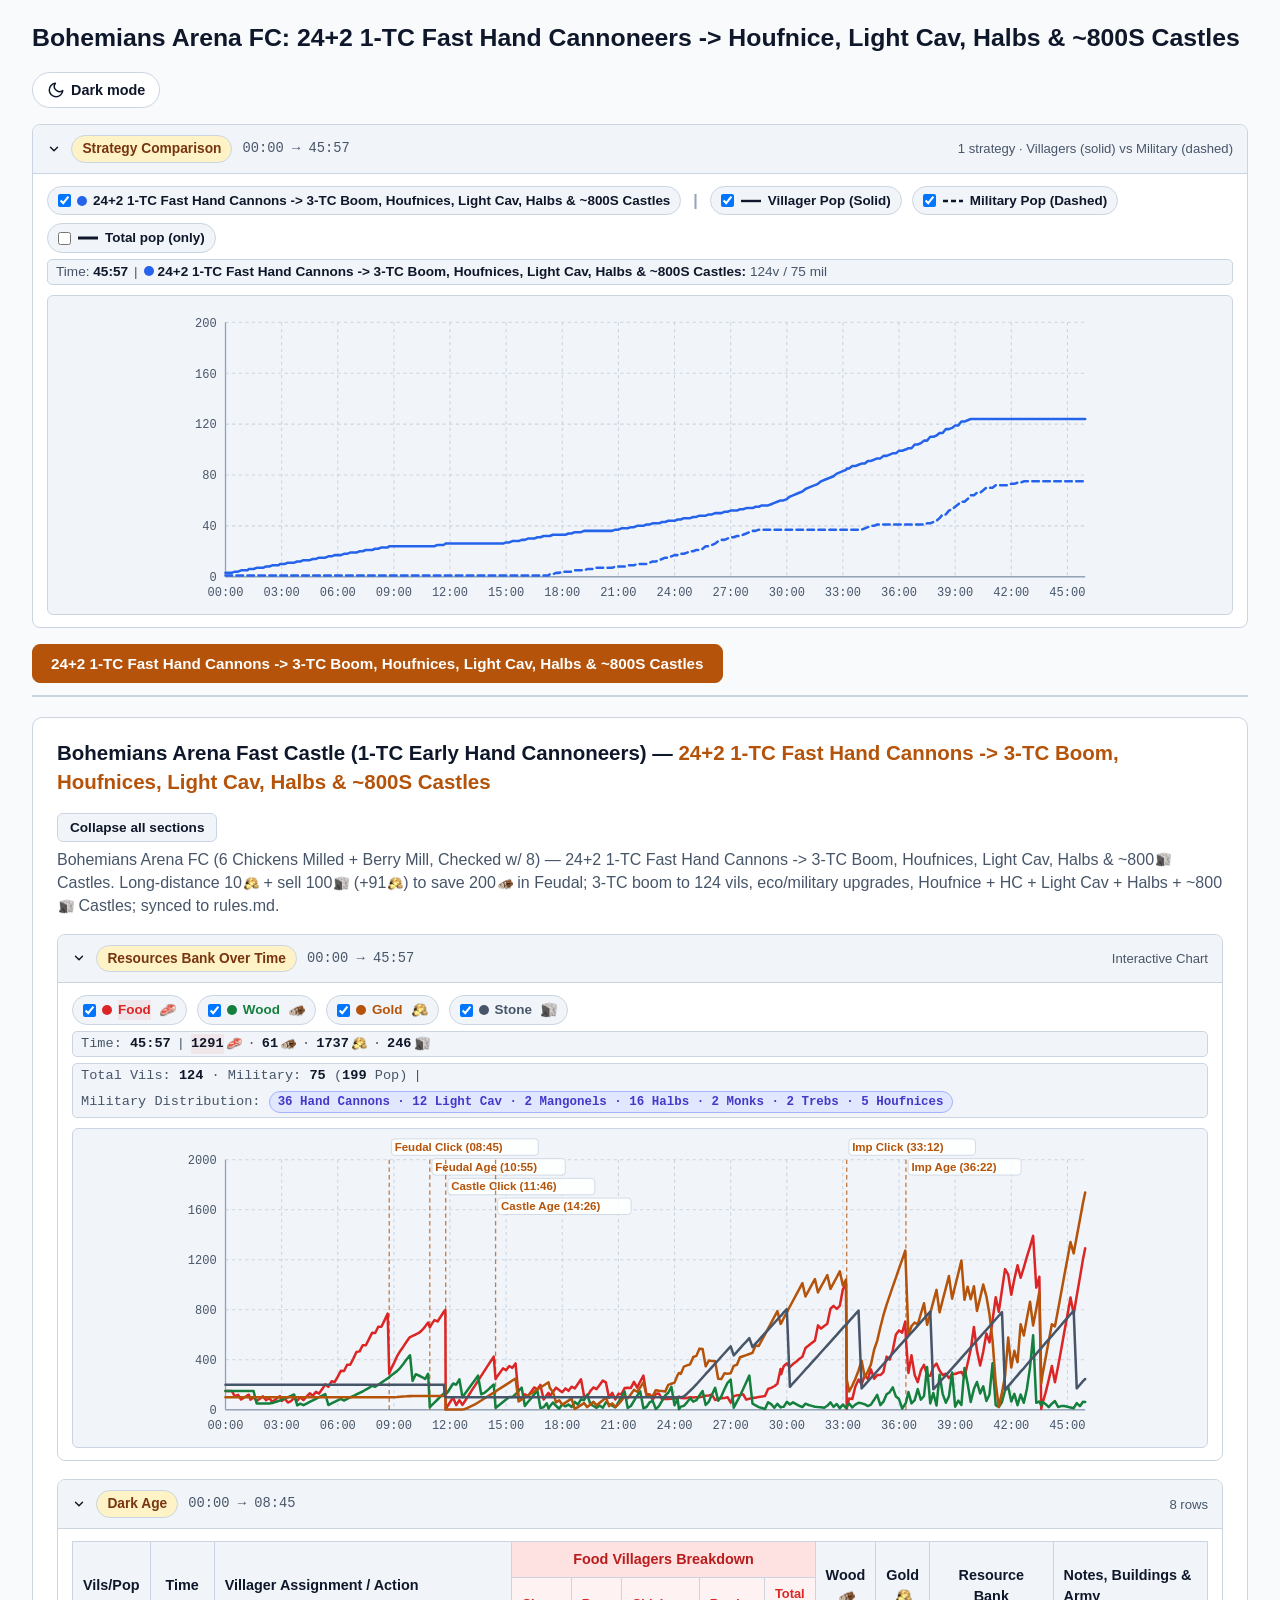
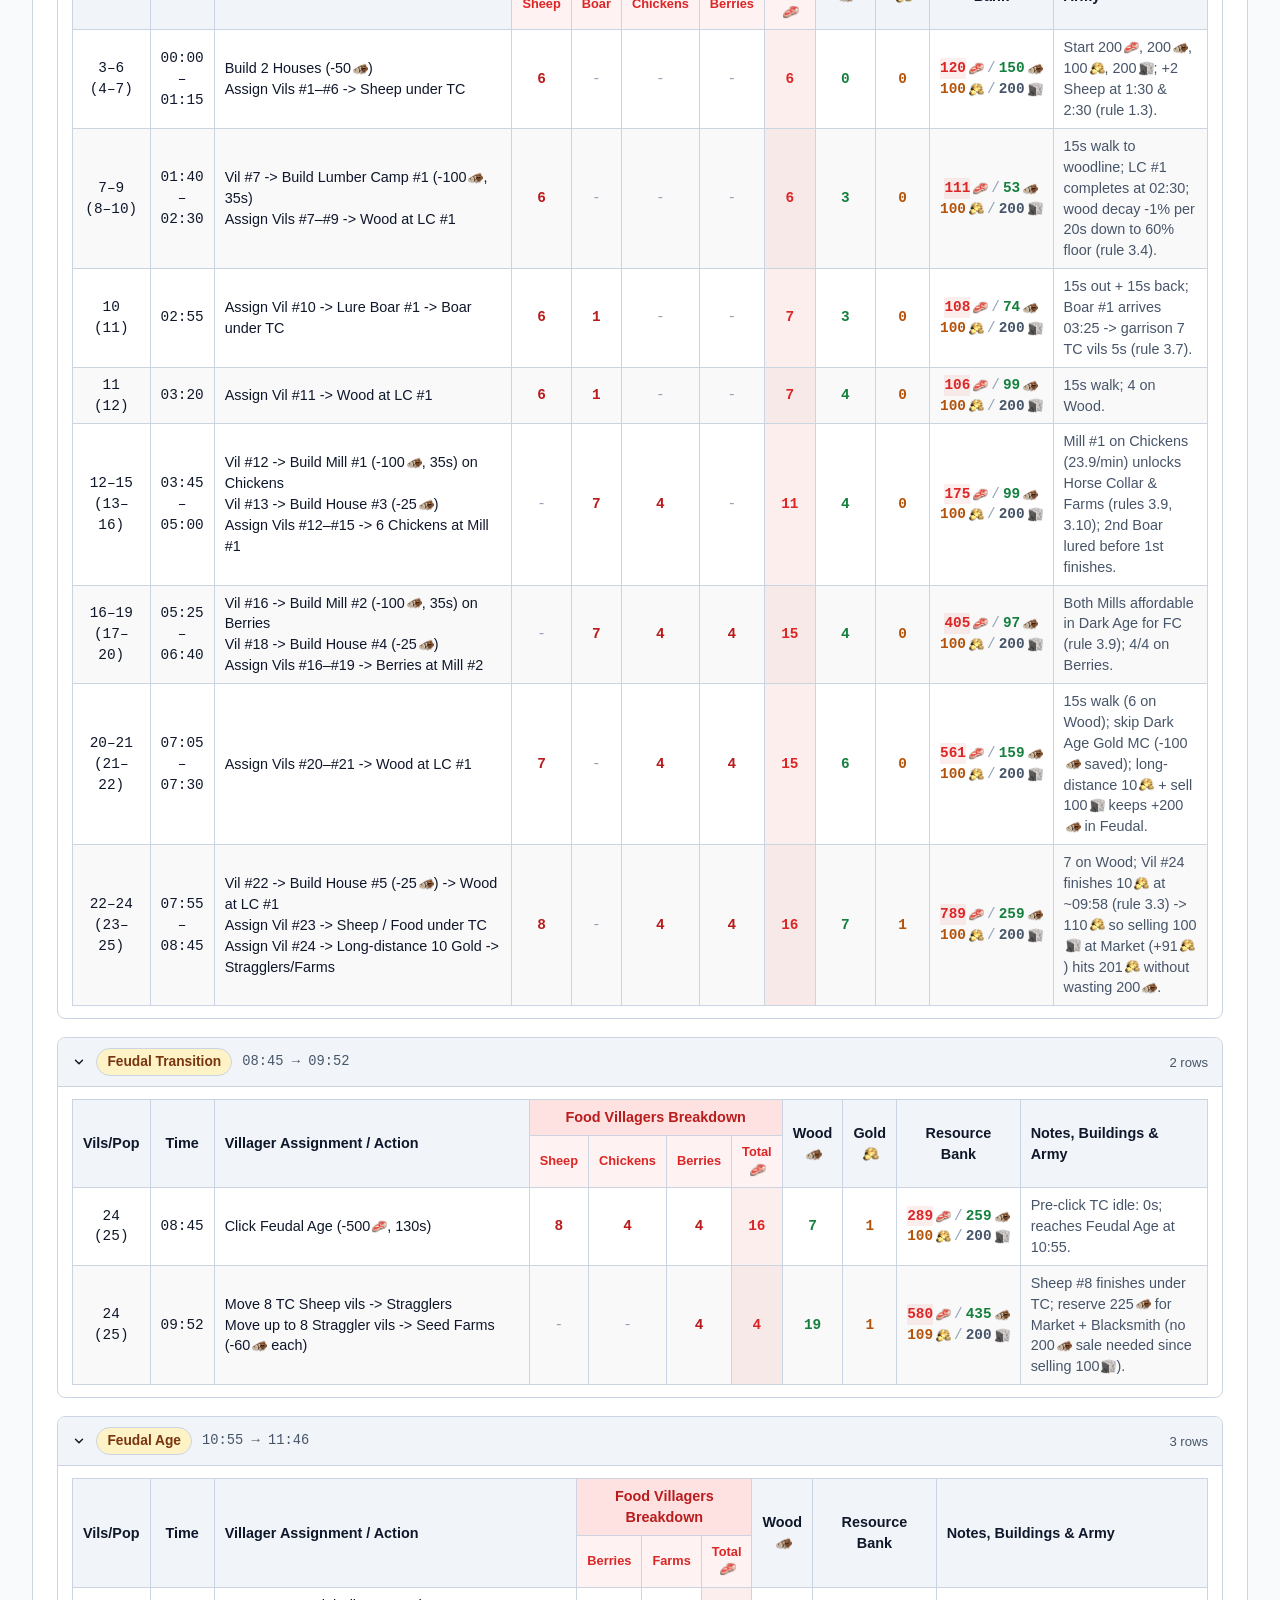
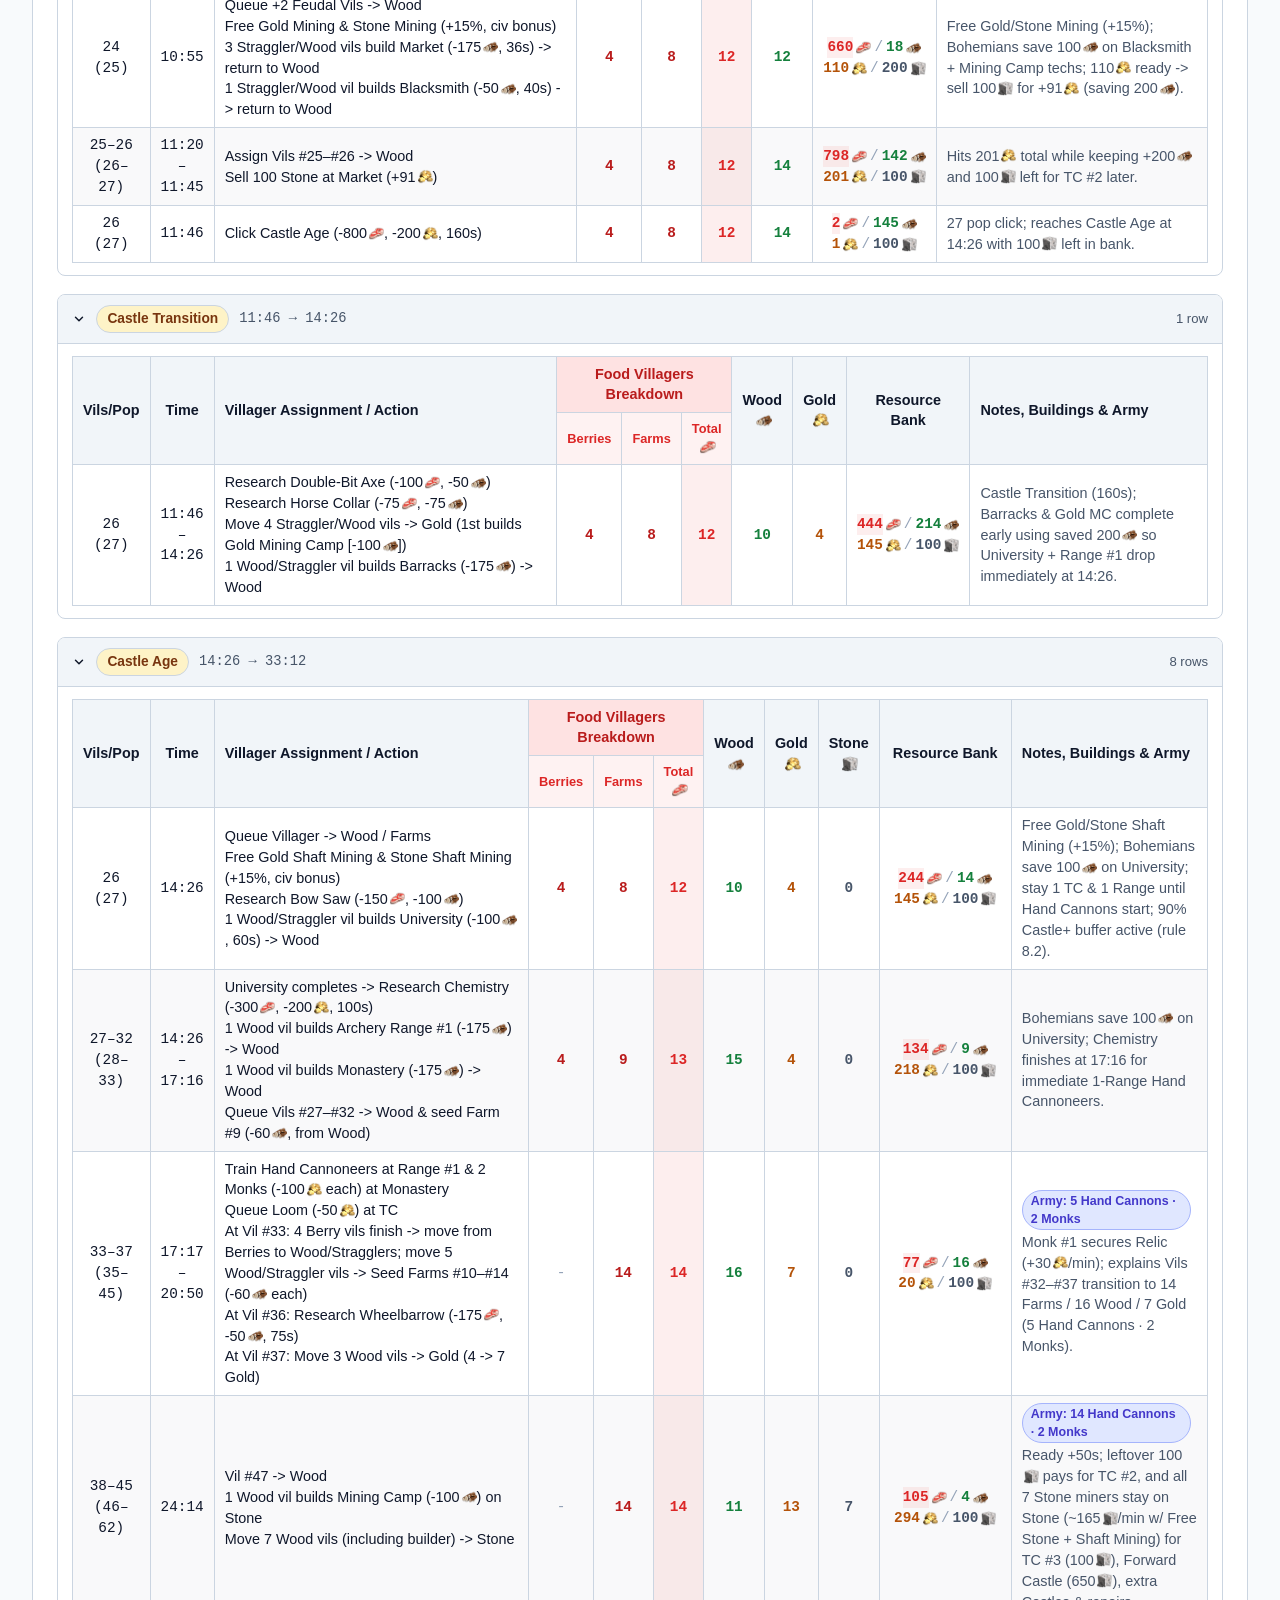
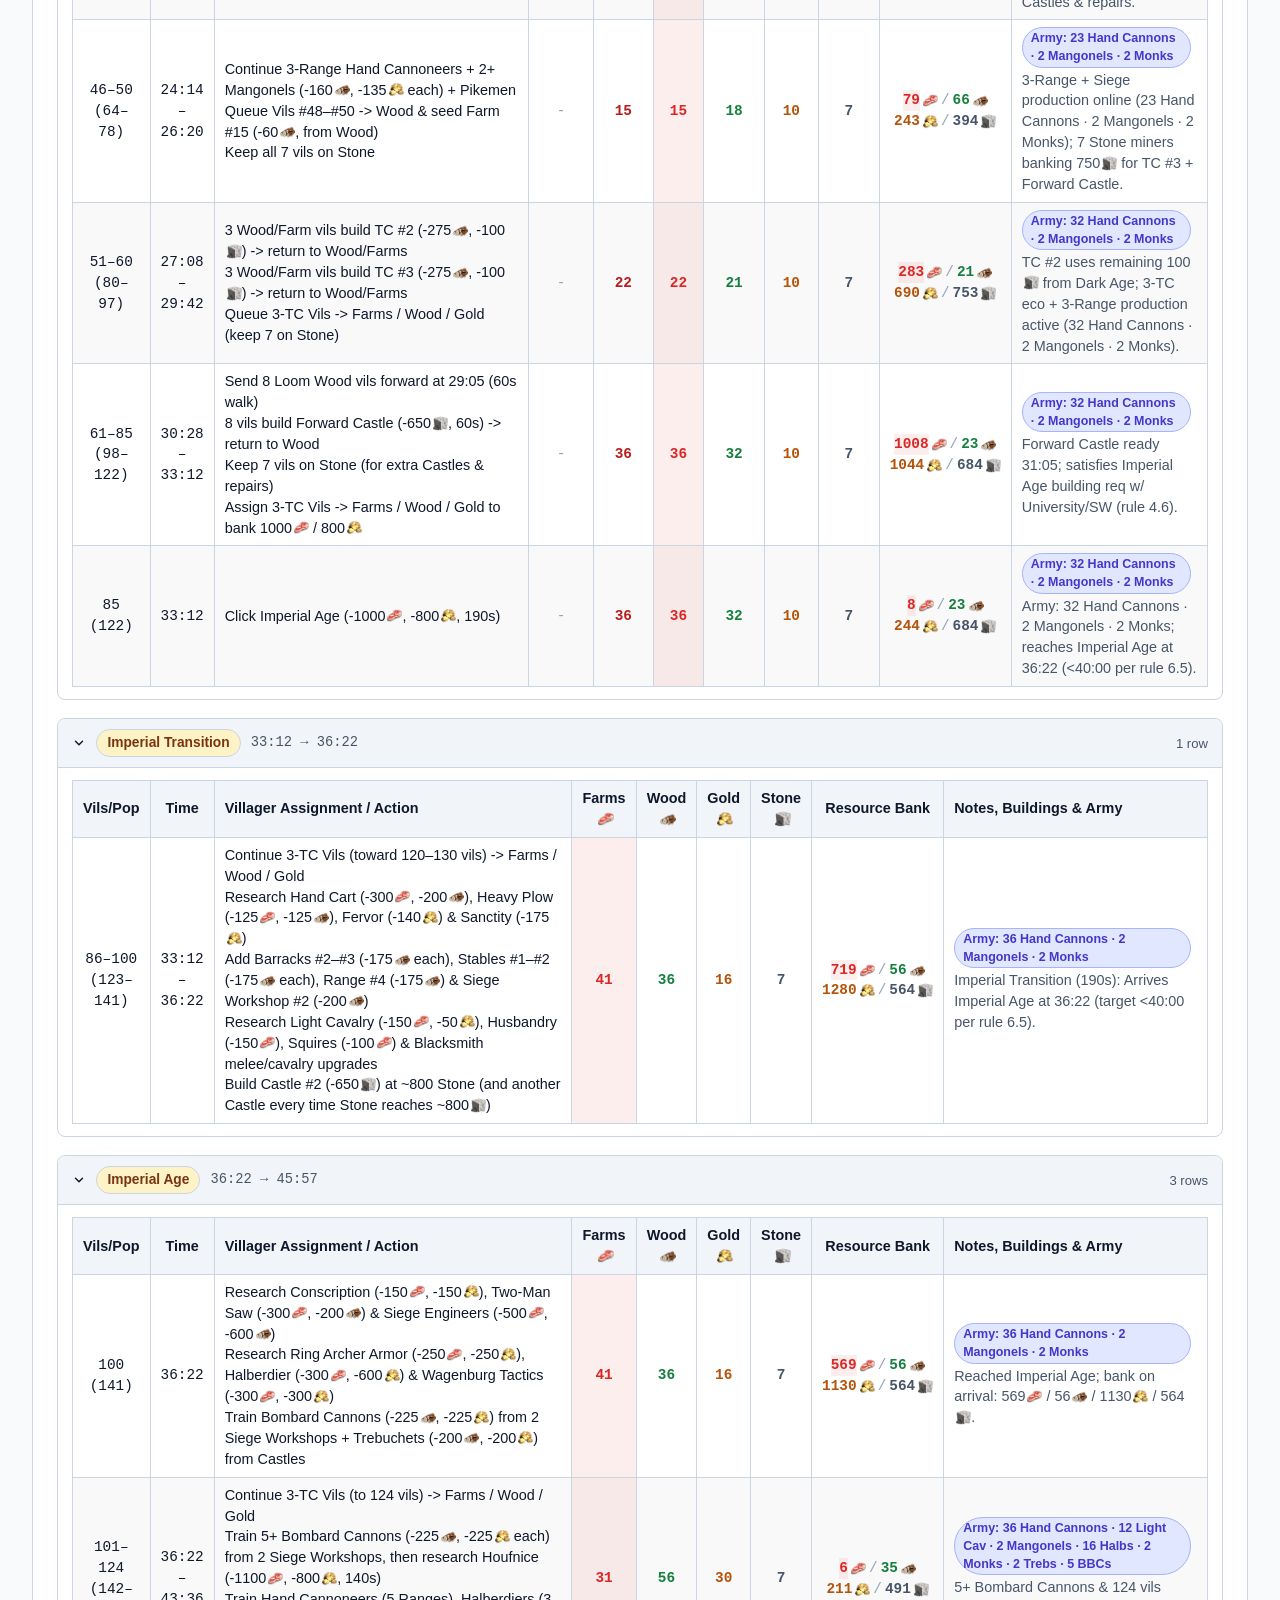
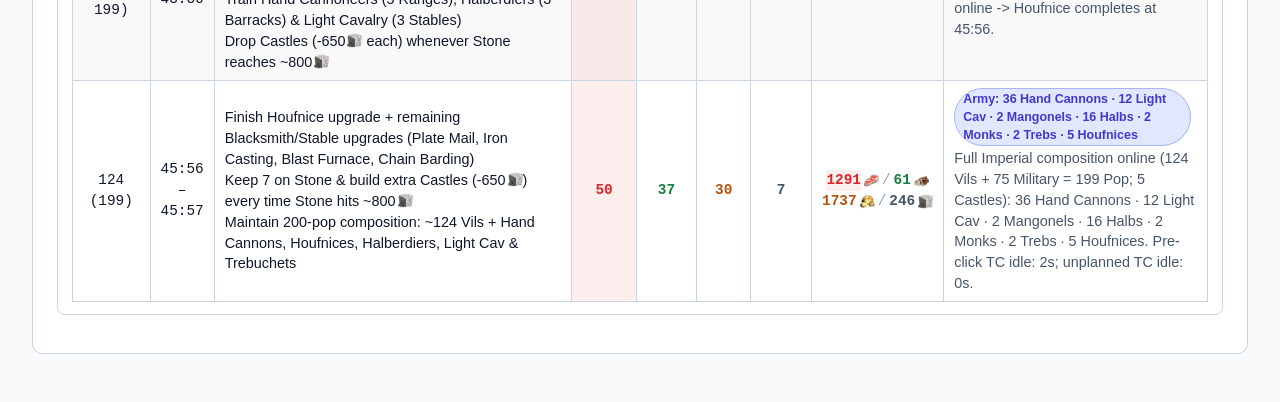
==== commit 928c373d: "Explicitly listed all eco upgrades in the html guide." ====
--- a/builds/bohemians_arena_fc_hand_cannons/bohemians_arena_fc_hand_cannons.html
+++ b/builds/bohemians_arena_fc_hand_cannons/bohemians_arena_fc_hand_cannons.html
@@ -369,7 +369,7 @@
                     <tr>
                         <td class="mono center">24 (25)</td>
                         <td class="mono center">10:55</td>
-                        <td class="action-cell">Queue +2 Feudal Vils -&gt; Wood<br>3 Straggler/Wood vils build Market (-175<img src="../../styles/icons/wood.png" alt="Wood" title="Wood" class="res-icon" width="15" height="15">, 36s) -&gt; return to Wood<br>1 Straggler/Wood vil builds Blacksmith (-50<img src="../../styles/icons/wood.png" alt="Wood" title="Wood" class="res-icon" width="15" height="15">, 40s) -&gt; return to Wood</td>
+                        <td class="action-cell">Queue +2 Feudal Vils -&gt; Wood<br>Free Gold Mining &amp; Stone Mining (+15%, civ bonus)<br>3 Straggler/Wood vils build Market (-175<img src="../../styles/icons/wood.png" alt="Wood" title="Wood" class="res-icon" width="15" height="15">, 36s) -&gt; return to Wood<br>1 Straggler/Wood vil builds Blacksmith (-50<img src="../../styles/icons/wood.png" alt="Wood" title="Wood" class="res-icon" width="15" height="15">, 40s) -&gt; return to Wood</td>
                         <td class="mono center res-f-sub"><strong>4</strong></td><td class="mono center res-f-sub"><strong>8</strong></td><td class="mono center res-f">12</td>
                         <td class="mono center res-w">12</td>
                         <td class="mono center bank-cell"><span class="bank-item"><span class="res-f">660</span><img src="../../styles/icons/food.png" alt="Food" title="Food" class="res-icon" width="15" height="15"></span><span class="bank-sep">/</span><span class="bank-item"><span class="res-w">18</span><img src="../../styles/icons/wood.png" alt="Wood" title="Wood" class="res-icon" width="15" height="15"></span><br><span class="bank-item"><span class="res-g">110</span><img src="../../styles/icons/gold.png" alt="Gold" title="Gold" class="res-icon" width="15" height="15"></span><span class="bank-sep">/</span><span class="bank-item"><span class="res-s">200</span><img src="../../styles/icons/stone.png" alt="Stone" title="Stone" class="res-icon" width="15" height="15"></span></td>
@@ -467,7 +467,7 @@
                     <tr>
                         <td class="mono center">26 (27)</td>
                         <td class="mono center">14:26</td>
-                        <td class="action-cell">Queue Villager -&gt; Wood / Farms<br>Research Bow Saw (-150<img src="../../styles/icons/food.png" alt="Food" title="Food" class="res-icon" width="15" height="15">, -100<img src="../../styles/icons/wood.png" alt="Wood" title="Wood" class="res-icon" width="15" height="15">)<br>1 Wood/Straggler vil builds University (-100<img src="../../styles/icons/wood.png" alt="Wood" title="Wood" class="res-icon" width="15" height="15">, 60s) -&gt; Wood</td>
+                        <td class="action-cell">Queue Villager -&gt; Wood / Farms<br>Free Gold Shaft Mining &amp; Stone Shaft Mining (+15%, civ bonus)<br>Research Bow Saw (-150<img src="../../styles/icons/food.png" alt="Food" title="Food" class="res-icon" width="15" height="15">, -100<img src="../../styles/icons/wood.png" alt="Wood" title="Wood" class="res-icon" width="15" height="15">)<br>1 Wood/Straggler vil builds University (-100<img src="../../styles/icons/wood.png" alt="Wood" title="Wood" class="res-icon" width="15" height="15">, 60s) -&gt; Wood</td>
                         <td class="mono center res-f-sub"><strong>4</strong></td><td class="mono center res-f-sub"><strong>8</strong></td><td class="mono center res-f">12</td>
                         <td class="mono center res-w">10</td><td class="mono center res-g">4</td><td class="mono center res-s">0</td>
                         <td class="mono center bank-cell"><span class="bank-item"><span class="res-f">244</span><img src="../../styles/icons/food.png" alt="Food" title="Food" class="res-icon" width="15" height="15"></span><span class="bank-sep">/</span><span class="bank-item"><span class="res-w">14</span><img src="../../styles/icons/wood.png" alt="Wood" title="Wood" class="res-icon" width="15" height="15"></span><br><span class="bank-item"><span class="res-g">145</span><img src="../../styles/icons/gold.png" alt="Gold" title="Gold" class="res-icon" width="15" height="15"></span><span class="bank-sep">/</span><span class="bank-item"><span class="res-s">100</span><img src="../../styles/icons/stone.png" alt="Stone" title="Stone" class="res-icon" width="15" height="15"></span></td>
--- a/styles/build_order.css
+++ b/styles/build_order.css
@@ -836,3 +836,60 @@
     display: inline-block;
     vertical-align: middle;
 }
+
+/* Strategy Comparison Milestone Table (multi-strategy builds) */
+.comp-table-wrap {
+    margin-top: 14px;
+}
+
+.strategy-comp-table tbody tr:nth-child(even) {
+    background: transparent;
+}
+
+.strategy-comp-table tbody tr.comp-age-group-alt {
+    background: var(--row-even);
+}
+
+.strategy-comp-table tbody tr.comp-age-start:not(:first-child) > * {
+    border-top: 2px solid var(--border-strong);
+}
+
+.comp-col-age,
+.comp-col-metric,
+.comp-age-cell,
+.comp-metric-cell {
+    white-space: nowrap;
+    width: 1%;
+}
+
+.comp-age-cell {
+    background: var(--th-bg);
+    vertical-align: middle;
+    text-align: center;
+}
+
+.comp-metric-cell {
+    font-weight: 600;
+    color: var(--muted);
+}
+
+.comp-strat-hdr {
+    display: inline-flex;
+    align-items: center;
+    gap: 6px;
+}
+
+.comp-strat-hdr .swatch {
+    flex-shrink: 0;
+}
+
+.comp-mil-cell {
+    display: flex;
+    flex-wrap: wrap;
+    align-items: center;
+    gap: 6px;
+}
+
+.comp-mil-cell .army-badge {
+    margin: 0;
+}
